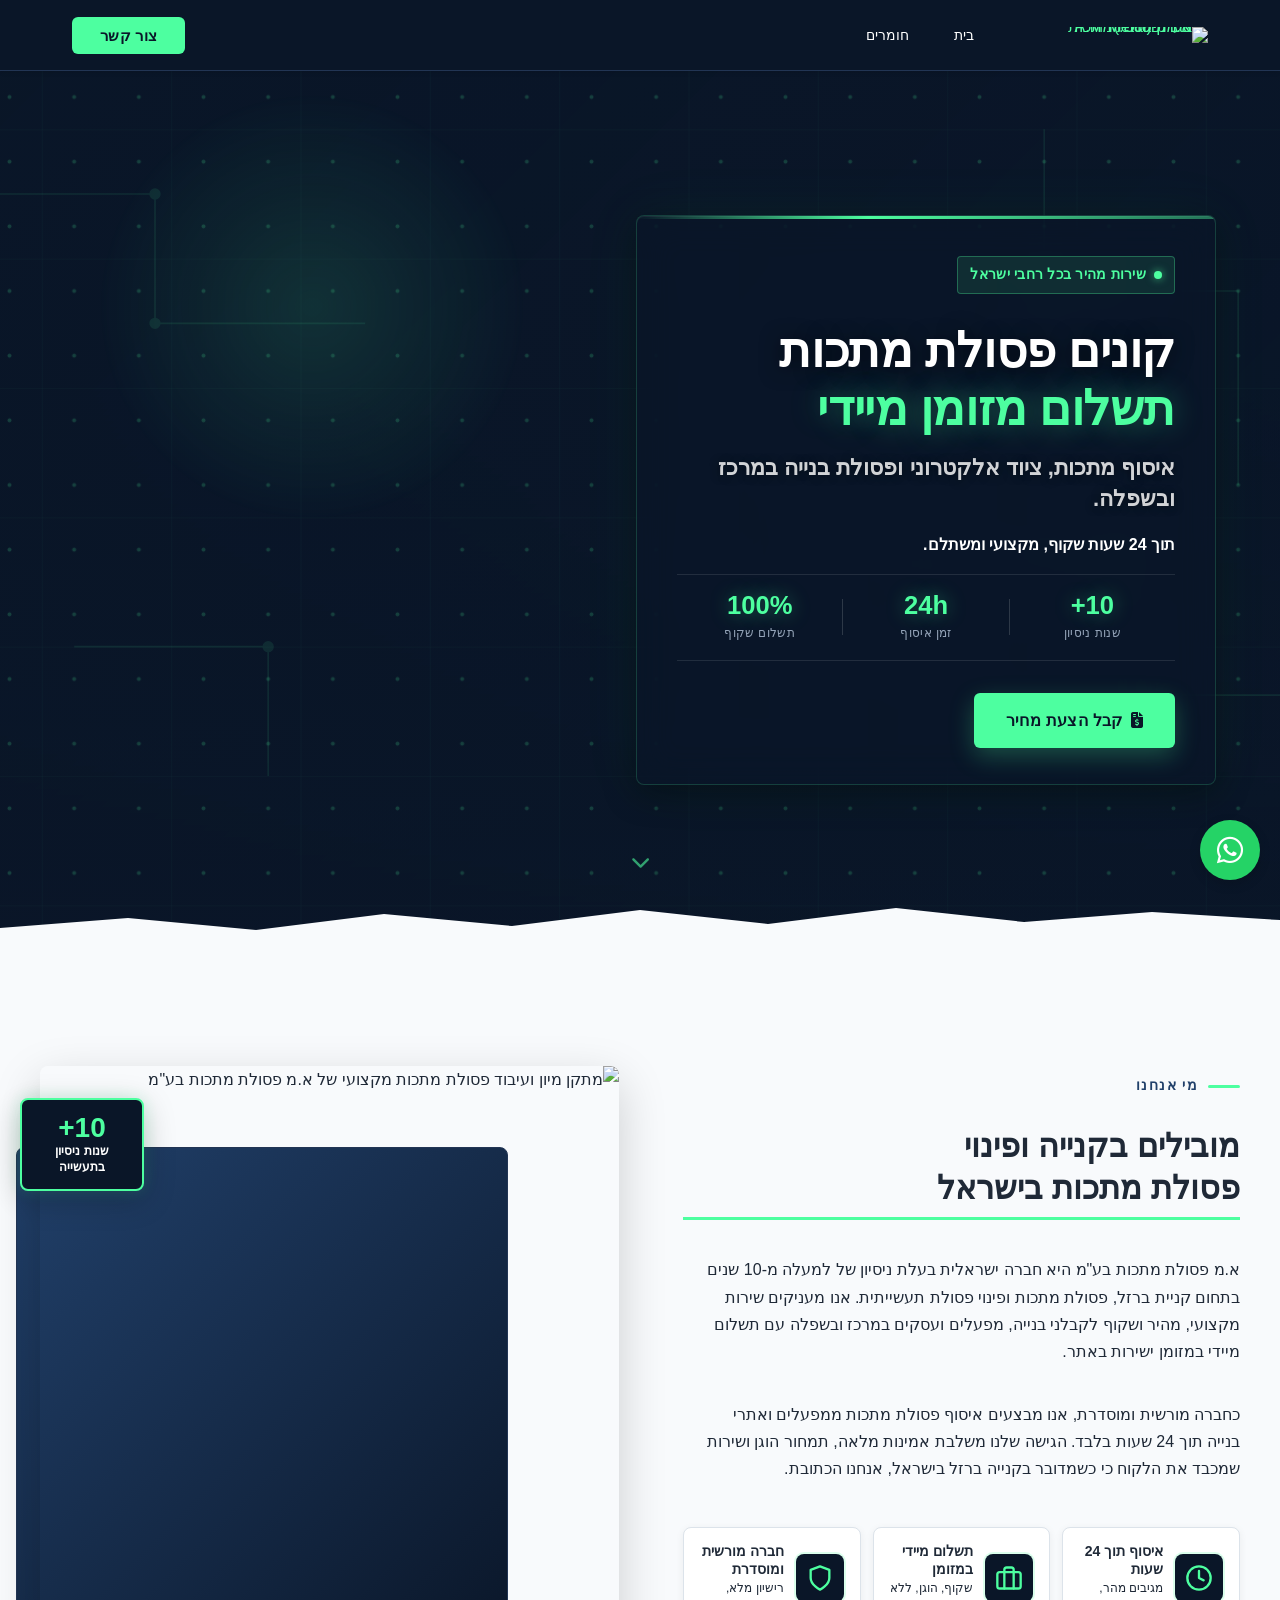
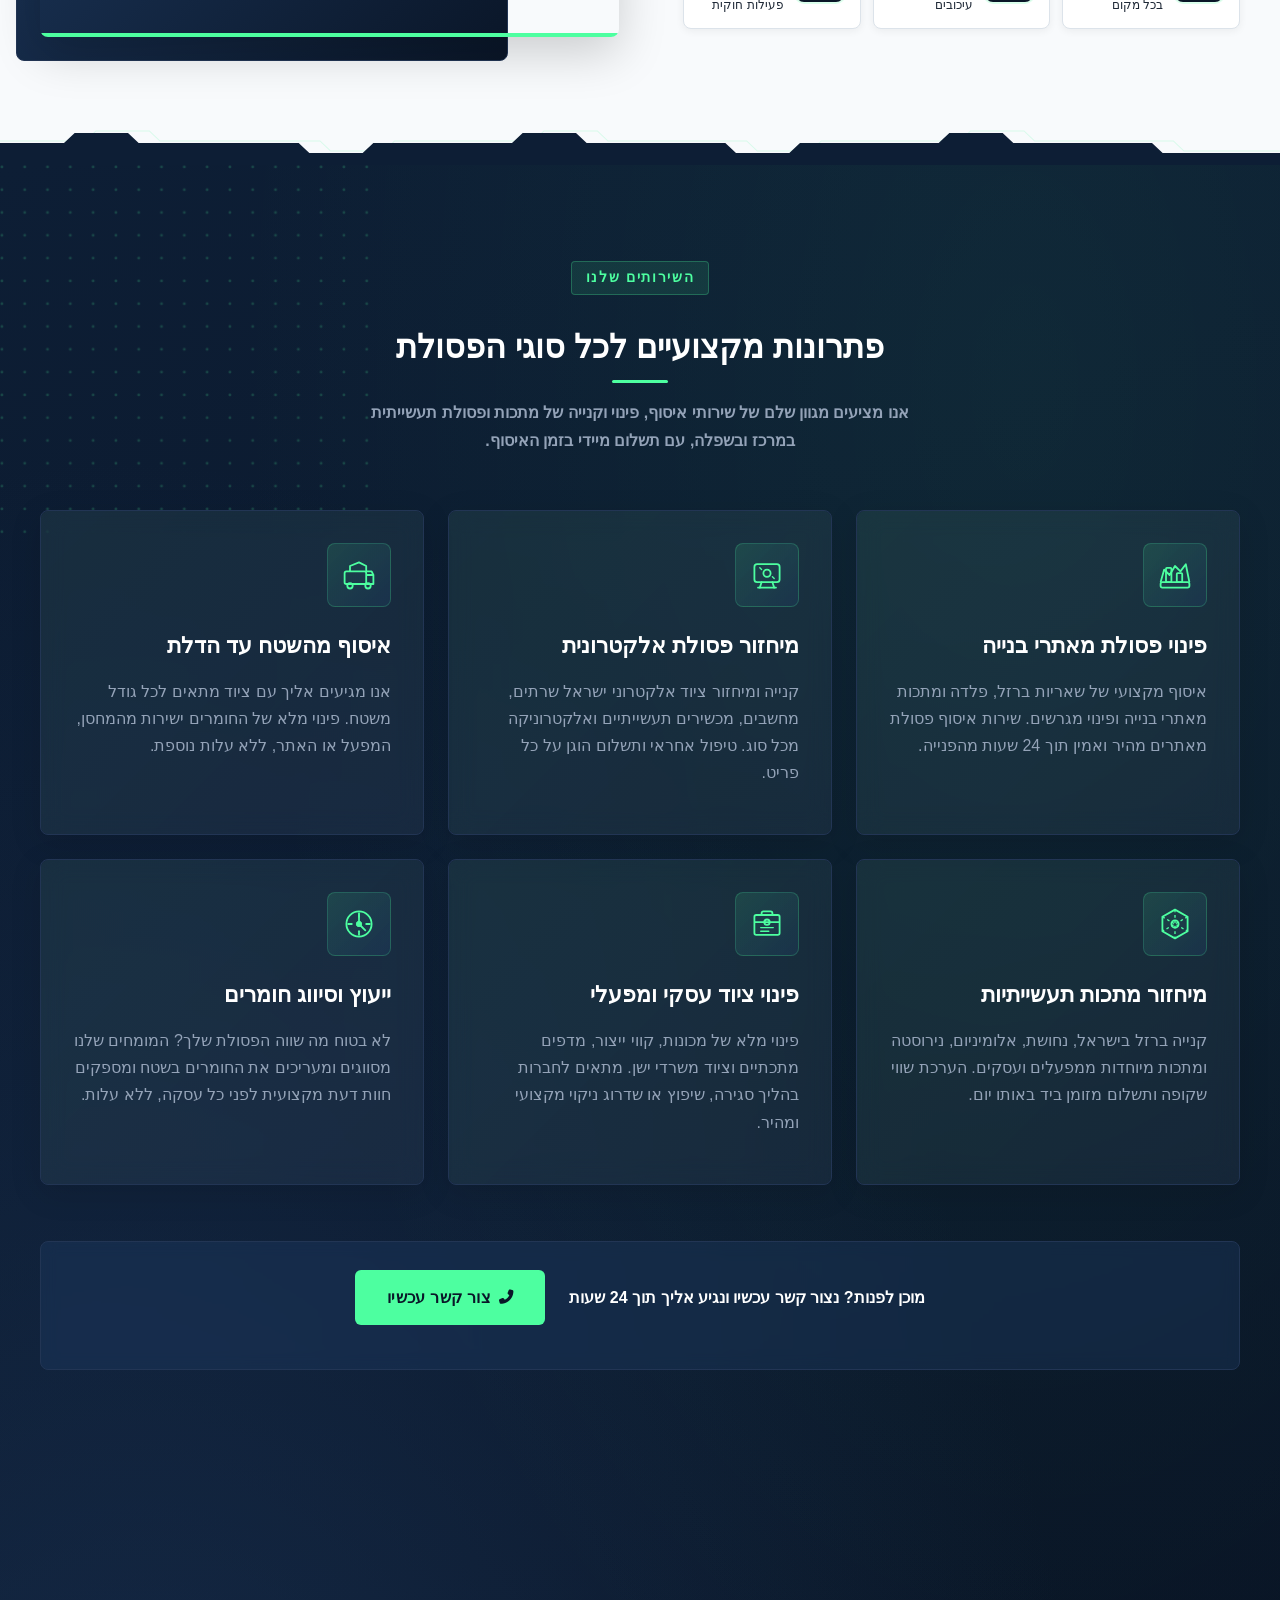
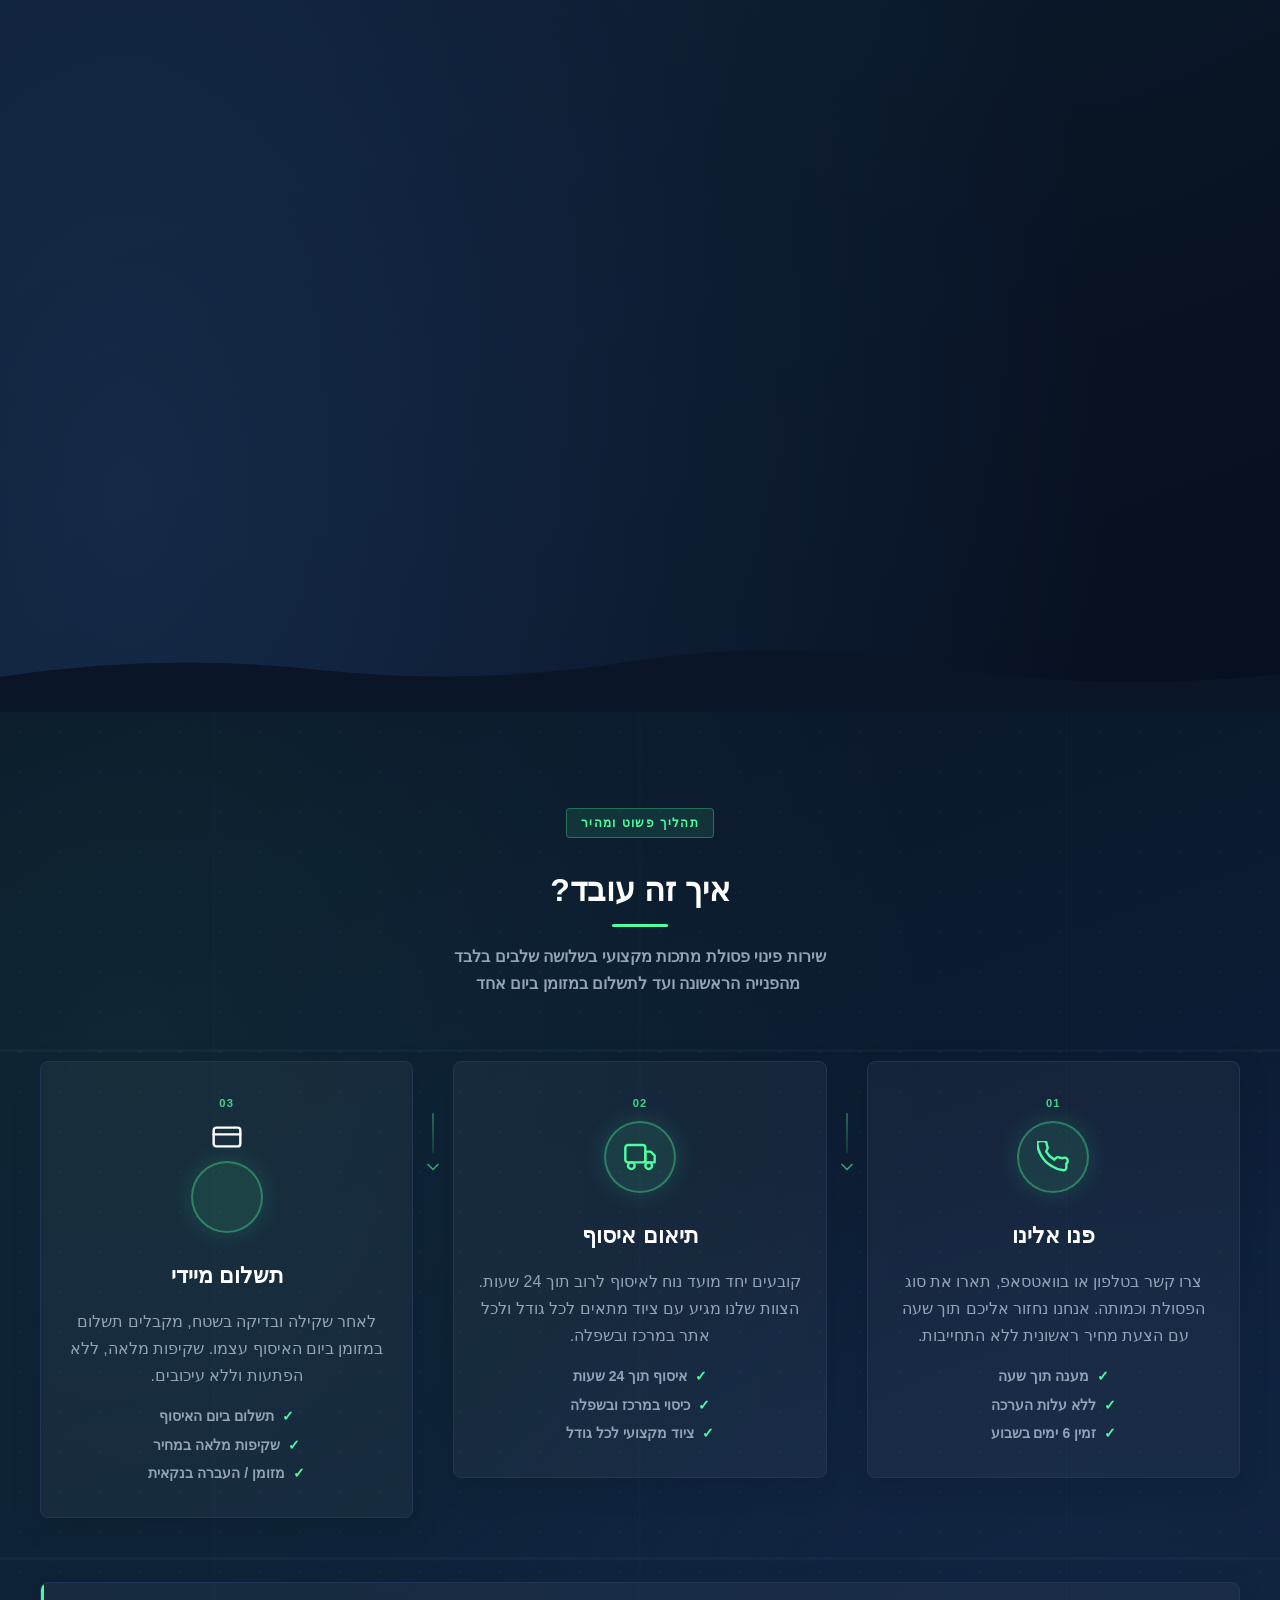
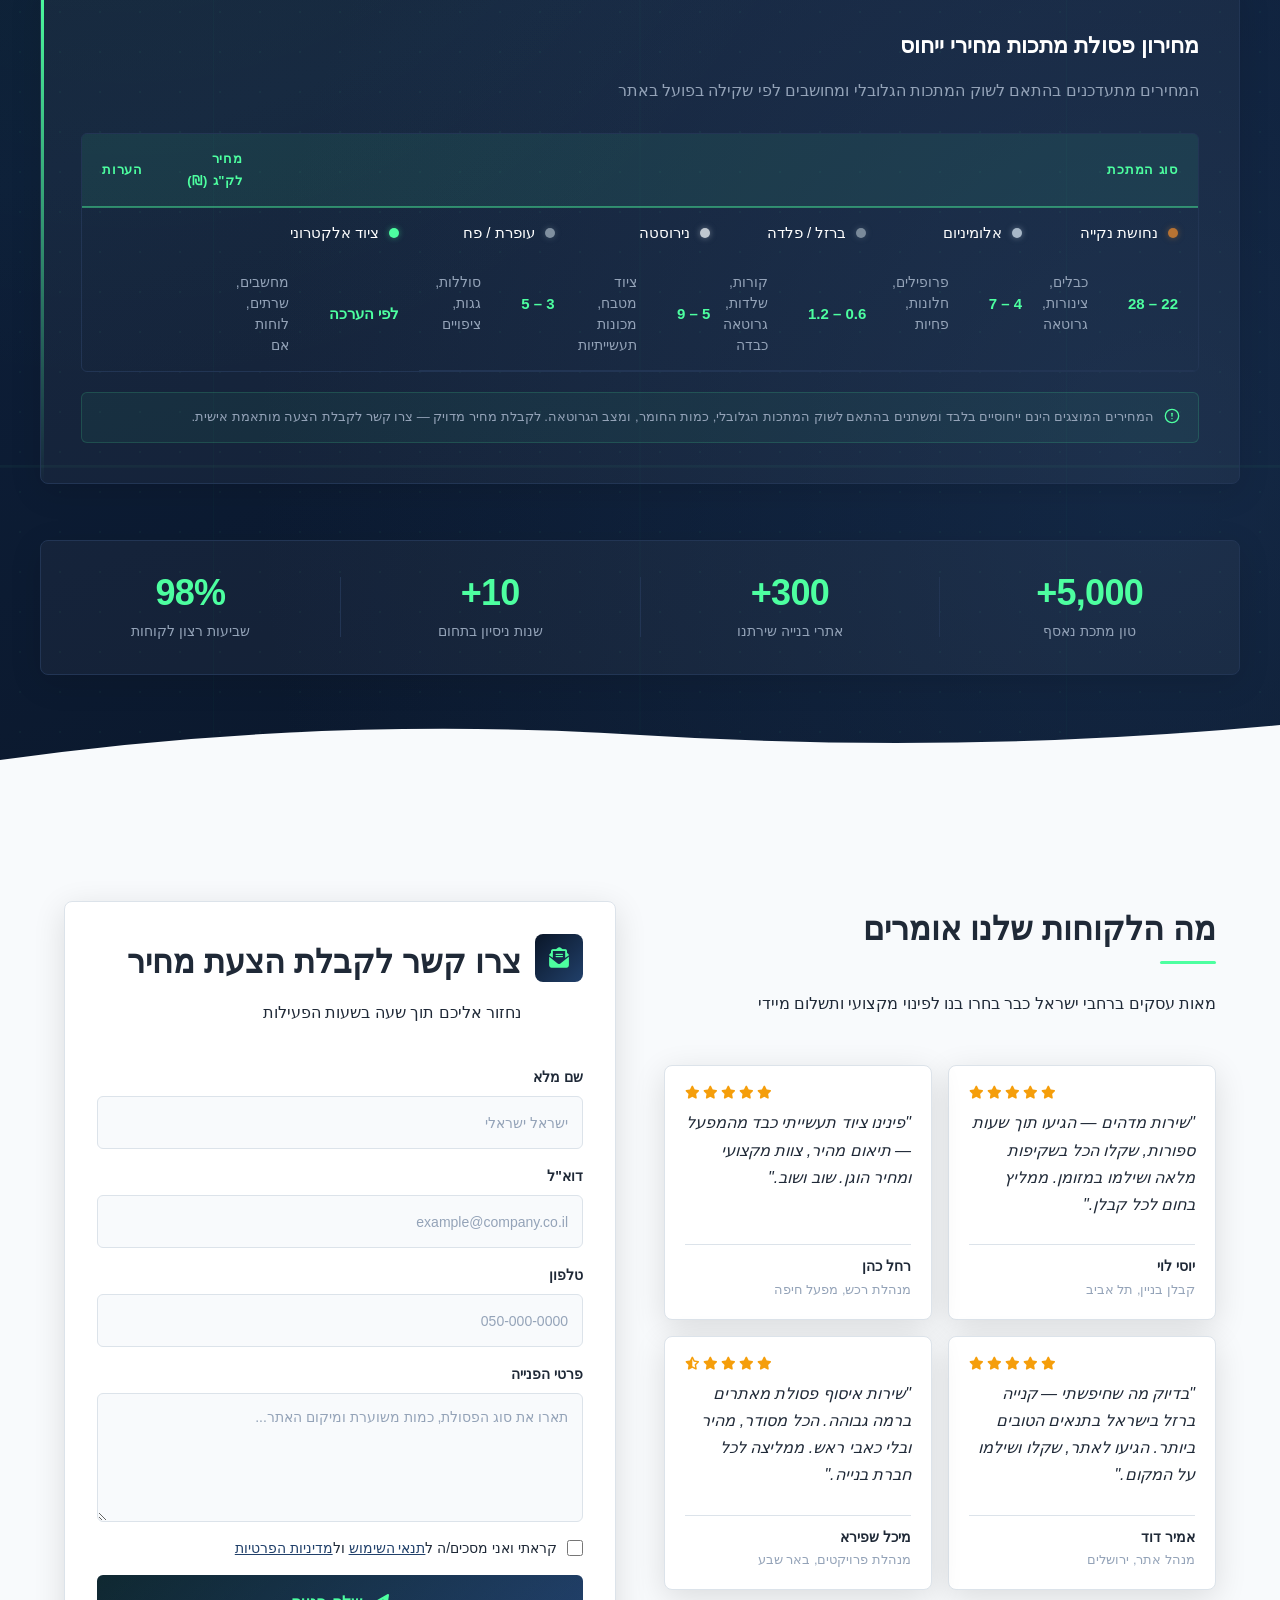
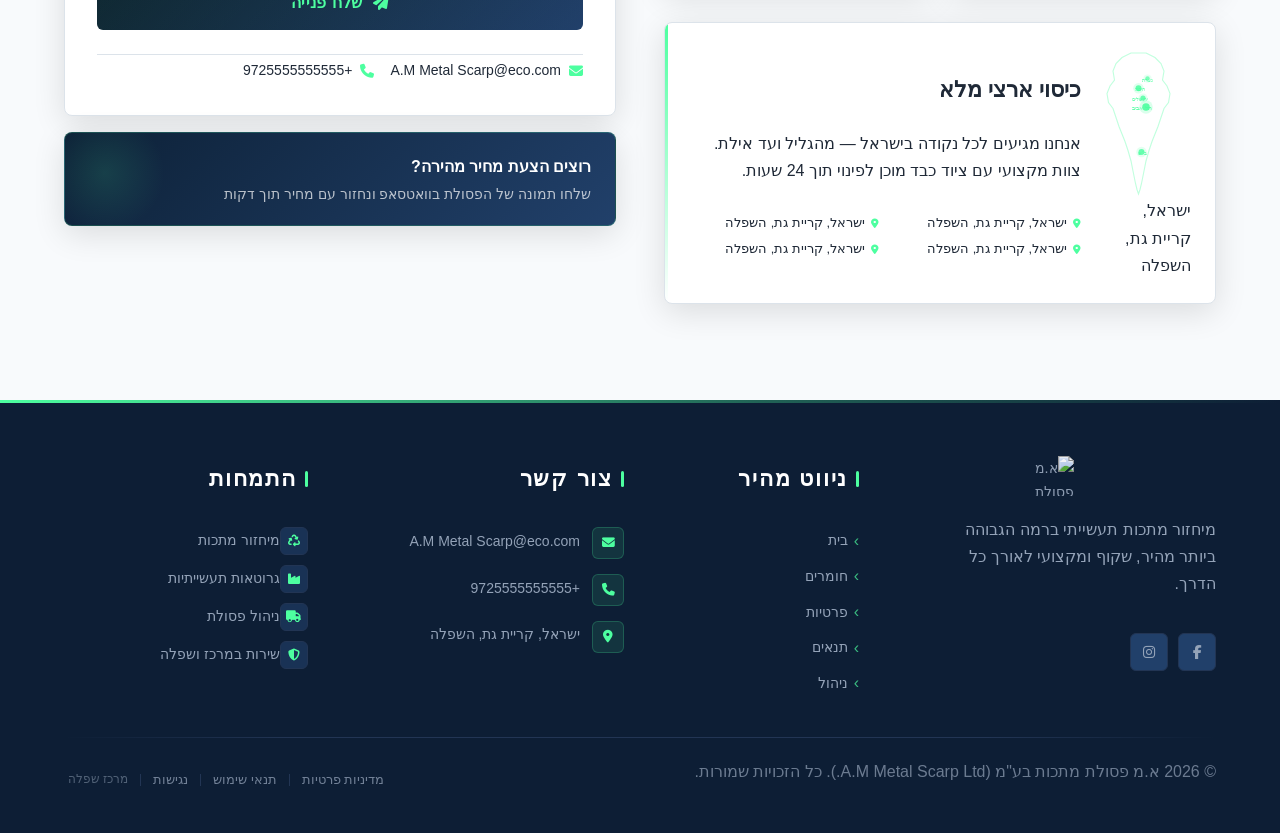
==== public/index.html @ f08a0637 "Incremental sync: 1 page(s) — resize_section_height, move_element" ====
<!doctype html><html dir="rtl" lang="he"><head><meta charset="UTF-8"><meta content="width=device-width,initial-scale=1" name="viewport"><meta content="index, follow" name="robots"><title>א.מ פסולת מתכות בע"מ | קניית ברזל ומיחזור מתכות – תשלום מזומן מיידי</title><meta content="חברה ישראלית לקניית ברזל, מיחזור מתכות ופינוי פסולת תעשייתית. שירות מהיר תוך 24 שעות, תשלום מזומן מיידי, כיסוי במרכז ובשפלה. 10+ שנות ניסיון." name="description"><meta content="ewaste recycling near me, e waste recycling near me, construction debris removal, קנייה ברזל בישראל, קניית מתכות בישראל" name="keywords"><link href="/assets/favicon.ico" rel="icon" type="image/x-icon"><link href="/assets/favicon-16x16.png" rel="icon" type="image/png" sizes="16x16"><link href="/assets/favicon-32x32.png" rel="icon" type="image/png" sizes="32x32"><link href="/assets/favicon-48x48.png" rel="icon" type="image/png" sizes="48x48"><link href="/assets/favicon-192x192.png" rel="icon" type="image/png" sizes="192x192"><link href="/assets/favicon-512x512.png" rel="icon" type="image/png" sizes="512x512"><link href="/assets/apple-touch-icon.png" rel="apple-touch-icon"><script>!function(){"use strict";var t="b44cf2e4-078c-4fa4-8cd1-63e44698572b",e="https://api.zappy5.com/api/analytics/track",a=18e5,n=2592e6,o=!0,i=!0,r=!0;var s=function(){var e="zappy_visitor_"+t,a=null;try{if(a=localStorage.getItem(e)){var o=JSON.parse(a),i=Date.now();if(i-o.created<n)return o.lastSeen=i,localStorage.setItem(e,JSON.stringify(o)),o.id}}catch(t){console.warn("Zappy Analytics: LocalStorage not available")}var r="zv_"+Date.now()+"_"+Math.random().toString(36).substr(2,9);try{localStorage.setItem(e,JSON.stringify({id:r,created:Date.now(),lastSeen:Date.now()}))}catch(t){}return r}(),c=function(){var e="zappy_session_"+t,n=null;try{if(n=sessionStorage.getItem(e)){var o=JSON.parse(n),i=Date.now();if(i-o.timestamp<a)return o.timestamp=i,sessionStorage.setItem(e,JSON.stringify(o)),o.id}}catch(t){console.warn("Zappy Analytics: SessionStorage not available")}var r="zs_"+Date.now()+"_"+Math.random().toString(36).substr(2,9);try{sessionStorage.setItem(e,JSON.stringify({id:r,timestamp:Date.now()}))}catch(t){}return r}();function l(a,n){n=n||{};var o={website_id:t,event_type:a,page_path:window.location.pathname,referrer:document.referrer||"direct",visitor_id:s,session_id:c,metadata:n};if(navigator.sendBeacon){var i=new Blob([JSON.stringify(o)],{type:"application/json"});navigator.sendBeacon(e,i)}else fetch(e,{method:"POST",headers:{"Content-Type":"application/json"},body:JSON.stringify(o),keepalive:!0}).catch(function(t){console.warn("Zappy Analytics: Failed to track event",t)})}o&&l("pageview",{title:document.title,url:window.location.href}),i&&document.addEventListener("click",function(t){var e=t.target;if("BUTTON"===e.tagName||e.closest("button")){var a="BUTTON"===e.tagName?e:e.closest("button");l("click",{element:"button",text:a.textContent.trim().substring(0,100),id:a.id||null,class:a.className||null})}else if("A"===e.tagName||e.closest("a")){var n="A"===e.tagName?e:e.closest("a");l("navigation",{element:"link",text:n.textContent.trim().substring(0,100),href:n.href,external:n.hostname!==window.location.hostname})}},!0),r&&document.addEventListener("submit",function(t){var e=t.target;l("form_submit",{form_id:e.id||null,form_name:e.name||null,form_action:e.action||null,form_method:e.method||"GET"})},!0);var d=Date.now();window.addEventListener("beforeunload",function(){l("page_unload",{time_on_page:Math.floor((Date.now()-d)/1e3),page_path:window.location.pathname})}),window.zappyAnalytics={track:l,getVisitorId:function(){return s},getSessionId:function(){return c}}}()</script><meta content="א.מ פסולת מתכות | קניית ברזל ומיחזור מתכות – תשלום מזומן מיידי" property="og:title"><meta content="קונים פסולת מתכות, ברזל, נחושת ואלומיניום – תשלום מזומן מיידי, איסוף תוך 24 שעות. 10+ שנות ניסיון, שירות מקצועי לקבלנים ומפעלים במרכז ובשפלה." property="og:description"><meta content="summary_large_image" name="twitter:card"><meta content="א.מ פסולת מתכות | קניית ברזל ומיחזור מתכות – תשלום מזומן מיידי" name="twitter:title"><meta content="קונים פסולת מתכות, ברזל, נחושת ואלומיניום – תשלום מזומן מיידי, איסוף תוך 24 שעות. 10+ שנות ניסיון, שירות מקצועי לקבלנים ומפעלים במרכז ובשפלה." name="twitter:description"><meta content="website" property="og:type"><meta content="he_IL" property="og:locale"><link href="https://cdnjs.cloudflare.com/ajax/libs/font-awesome/6.4.0/css/all.min.css" rel="stylesheet"><link href="/assets/favicon.ico" rel="icon" type="image/x-icon"><link href="/assets/favicon-16x16.png" rel="icon" type="image/png" sizes="16x16"><link href="/assets/favicon-32x32.png" rel="icon" type="image/png" sizes="32x32"><link href="/assets/favicon-48x48.png" rel="icon" type="image/png" sizes="48x48"><link href="/assets/favicon-192x192.png" rel="icon" type="image/png" sizes="192x192"><link href="/assets/favicon-512x512.png" rel="icon" type="image/png" sizes="512x512"><link href="/assets/apple-touch-icon.png" rel="apple-touch-icon"><link href="https://cdn.jsdelivr.net/npm/vanilla-cookieconsent@3/dist/cookieconsent.css" rel="stylesheet"><script src="https://cdn.jsdelivr.net/npm/vanilla-cookieconsent@3/dist/cookieconsent.umd.js"></script><script src="https://cdn.jsdelivr.net/gh/mickidum/acc_toolbar/acctoolbar/acctoolbar.min.js"></script><link href="/styles.css" rel="stylesheet"><style id="zappy-dropdown-submenu-styles">#navMenu li:has(.sub-menu),.nav-menu li:has(.sub-menu),.navbar li:has(.sub-menu),nav li:has(.sub-menu){position:relative}#navMenu .sub-menu,.nav-menu .sub-menu,.navbar .sub-menu,nav .sub-menu{display:block!important;position:absolute!important;top:100%;left:0;min-width:220px;background:#fff;border-radius:8px;box-shadow:0 8px 25px rgba(0,0,0,.15);padding:8px 0;opacity:0;visibility:hidden;transform:translateY(10px);transition:all .3s ease;z-index:1000;list-style:none;pointer-events:none}#navMenu li:hover>.sub-menu,.nav-menu li:hover>.sub-menu,.navbar li:hover>.sub-menu,nav li:hover>.sub-menu{opacity:1!important;visibility:visible!important;transform:translateY(0)!important;pointer-events:auto!important}.sub-menu li{list-style:none;margin:0;padding:0}.sub-menu a{display:block!important;padding:10px 16px!important;color:var(--text-dark,#333)!important;font-weight:500;text-decoration:none;white-space:nowrap;transition:background-color .2s}.sub-menu .zappy-nav-child>a{padding-left:28px!important;font-size:.9em!important;opacity:.85!important}[dir=rtl] .sub-menu .zappy-nav-child>a,html[lang=ar] .sub-menu .zappy-nav-child>a,html[lang=he] .sub-menu .zappy-nav-child>a{padding-left:10px!important;padding-right:28px!important}.sub-menu .zappy-nav-parent>a{font-weight:600!important}.sub-menu a:hover{background-color:#f5f5f5}[dir=rtl] .nav-menu .sub-menu,[dir=rtl] .navbar .sub-menu,[dir=rtl] nav .sub-menu,html[lang=ar] .nav-menu .sub-menu,html[lang=ar] .navbar .sub-menu,html[lang=ar] nav .sub-menu,html[lang=he] .nav-menu .sub-menu,html[lang=he] .navbar .sub-menu,html[lang=he] nav .sub-menu{left:auto!important;right:0!important}.sub-menu:empty,.sub-menu:not(:has(li)):not(:has(> a)),.sub-menu:not(:has(li:not(.zappy-hidden-menu-item))):not(:has(> a)){display:none!important;opacity:0!important;visibility:hidden!important;pointer-events:none!important}li:has(.menu-group-title):hover>.sub-menu{opacity:1!important;visibility:visible!important;transform:translateY(0)!important;pointer-events:auto!important}#navMenu>li>.menu-group-title,.nav-menu>li>.menu-group-title{display:inline-block;padding:.5rem 1rem;cursor:default;user-select:none}@media (max-width:768px){#navMenu .sub-menu,.nav-menu .sub-menu,.navbar .sub-menu,nav .sub-menu{position:static!important;transform:none!important;box-shadow:none!important;background:0 0!important;max-height:0;overflow:hidden;opacity:0;visibility:hidden;transition:max-height .3s ease,opacity .3s ease;padding:0!important;border-radius:0!important}#navMenu .sub-menu.mobile-expanded,.nav-menu .sub-menu.mobile-expanded,.navbar .sub-menu.mobile-expanded{max-height:none!important;overflow-y:visible!important;opacity:1!important;visibility:visible!important;padding:8px 0 8px 16px!important}[dir=rtl] .sub-menu.mobile-expanded,html[lang=he] .sub-menu.mobile-expanded{padding:8px 16px 8px 0!important}#navMenu li:hover>.sub-menu,.nav-menu li:hover>.sub-menu,.navbar li:hover>.sub-menu,nav li:hover>.sub-menu{opacity:0;visibility:hidden;pointer-events:none}#navMenu li>.sub-menu.mobile-expanded,.nav-menu li>.sub-menu.mobile-expanded,.navbar li>.sub-menu.mobile-expanded,nav li>.sub-menu.mobile-expanded{opacity:1!important;visibility:visible!important;pointer-events:auto!important}#navMenu li:has(.sub-menu),.nav-menu li:has(.sub-menu),.navbar li:has(.sub-menu),nav li:has(.sub-menu){display:flex!important;flex-wrap:wrap!important;align-items:center!important;position:relative!important;min-height:44px!important}#navMenu li:has(.sub-menu)>a,.nav-menu li:has(.sub-menu)>a,.navbar li:has(.sub-menu)>a,nav li:has(.sub-menu)>a{flex:1!important;min-width:0!important}#navMenu li:has(.sub-menu)>.menu-group-title,.nav-menu li:has(.sub-menu)>.menu-group-title,.navbar li:has(.sub-menu)>.menu-group-title,nav li:has(.sub-menu)>.menu-group-title{flex:1!important;min-width:0!important;padding:0!important;line-height:inherit!important}#navMenu li:has(.sub-menu)>.sub-menu,.nav-menu li:has(.sub-menu)>.sub-menu,.navbar li:has(.sub-menu)>.sub-menu,nav li:has(.sub-menu)>.sub-menu{flex-basis:100%!important;width:100%!important}#navMenu li:has(.sub-menu)>a [class*=arrow],#navMenu li:has(.sub-menu)>a [class*=chevron],.nav-menu li:has(.sub-menu)>a .fa-angle-down,.nav-menu li:has(.sub-menu)>a .fa-chevron-down,.nav-menu li:has(.sub-menu)>a [class*=arrow],.nav-menu li:has(.sub-menu)>a [class*=chevron],nav li:has(.sub-menu)>a [class*=arrow],nav li:has(.sub-menu)>a [class*=chevron]{display:none!important;visibility:hidden!important}.mobile-submenu-toggle{display:flex!important;align-items:center!important;justify-content:center!important;width:44px!important;height:auto!important;background:0 0!important;border:none!important;cursor:pointer!important;color:var(--text-dark)!important;position:static!important;flex-shrink:0!important;align-self:stretch!important;z-index:2!important;padding:0!important;margin:0!important}.mobile-submenu-toggle::after{content:''!important;width:0!important;height:0!important;border-left:6px solid transparent!important;border-right:6px solid transparent!important;border-top:7px solid currentColor!important;transition:transform .3s ease!important}.mobile-submenu-toggle.expanded::after{transform:rotate(180deg)!important}.sub-menu a{padding:10px 0!important;display:block!important;color:var(--text-dark)!important;white-space:normal!important}.sub-menu .zappy-nav-child>a{padding-left:28px!important;font-size:.9em!important;opacity:.85!important}[dir=rtl] .sub-menu .zappy-nav-child>a,html[lang=ar] .sub-menu .zappy-nav-child>a,html[lang=he] .sub-menu .zappy-nav-child>a{padding-left:0!important;padding-right:28px!important}.sub-menu .zappy-nav-parent>a{font-weight:600!important}#navMenu.active,.nav-menu.active{max-width:100vw!important;overflow-x:hidden!important;box-sizing:border-box!important}.navbar .sub-menu li a,.zappy-products-dropdown .sub-menu a,nav.navbar .sub-menu li a{color:var(--text-dark)!important}}@media (min-width:769px){.mobile-submenu-toggle{display:none!important}}</style><style id="zappy-widget-visibility">html[dir=rtl] .whatsapp-float{right:20px!important;left:auto!important}html:not([dir]) .whatsapp-float,html[dir=ltr] .whatsapp-float{left:20px!important;right:auto!important}html[dir=rtl] #mic-access-tool-general-button,html[dir=rtl] #mic-init-access-tool #mic-access-tool-general-button,html[dir=rtl] #mic-init-access-tool .mic-access-tool-general-button,html[dir=rtl] ._access-icon,html[dir=rtl] .mic-access-tool-general-button{left:20px!important;right:auto!important}html:not([dir]) #mic-access-tool-general-button,html:not([dir]) #mic-init-access-tool #mic-access-tool-general-button,html:not([dir]) #mic-init-access-tool .mic-access-tool-general-button,html:not([dir]) ._access-icon,html:not([dir]) .mic-access-tool-general-button,html[dir=ltr] #mic-access-tool-general-button,html[dir=ltr] #mic-init-access-tool #mic-access-tool-general-button,html[dir=ltr] #mic-init-access-tool .mic-access-tool-general-button,html[dir=ltr] ._access-icon,html[dir=ltr] .mic-access-tool-general-button{right:20px!important;left:auto!important}@media (max-width:768px){.whatsapp-float{display:flex!important}}@media (min-width:769px){.whatsapp-float{display:flex!important}}@media (max-width:768px){#mic-access-tool-general-button,#mic-init-access-tool #mic-access-tool-general-button,#mic-init-access-tool .mic-access-tool-general-button,._access-icon,.mic-access-tool-general-button{display:flex!important;visibility:visible!important;opacity:1!important;pointer-events:auto!important}#mic-access-tool-box,#mic-init-access-tool #mic-access-tool-box,._access-menu,.mic-access-tool-box,div[id*=mic-access-tool-box]{visibility:hidden;opacity:0;pointer-events:auto!important}}@media (min-width:769px){#mic-access-tool-general-button,#mic-init-access-tool #mic-access-tool-general-button,#mic-init-access-tool .mic-access-tool-general-button,._access-icon,.mic-access-tool-general-button{display:flex!important;visibility:visible!important;opacity:1!important;pointer-events:auto!important}#mic-access-tool-box,#mic-init-access-tool #mic-access-tool-box,._access-menu,.mic-access-tool-box,div[id*=mic-access-tool-box]{visibility:hidden;opacity:0;pointer-events:auto!important}}</style></head><body><style>#zappy-page-loader{position:fixed;inset:0;z-index:99999;background:#0a1628;display:flex;flex-direction:column;align-items:center;justify-content:center;gap:0;pointer-events:all;overflow:hidden;transition:opacity .55s cubic-bezier(.4,0,1,1),transform .55s cubic-bezier(.4,0,1,1)}#zappy-page-loader.zl-exit{opacity:0;transform:scale(1.04);pointer-events:none}#zappy-page-loader.zl-done{display:none!important}#zappy-loader-bg-dots{position:absolute;inset:0;background-image:radial-gradient(circle,rgba(77,255,160,.12) 1px,transparent 1px);background-size:40px 40px;animation:zl-dots-pulse 3s ease-in-out infinite;pointer-events:none}#zappy-loader-glow{position:absolute;width:600px;height:600px;border-radius:50%;background:radial-gradient(circle,rgba(77,255,160,.09) 0,transparent 70%);animation:zl-glow-pulse 2.5s ease-in-out infinite;pointer-events:none}#zappy-loader-logo-wrap{position:relative;z-index:2;display:flex;flex-direction:column;align-items:center;gap:28px;animation:zl-entrance .7s cubic-bezier(.34,1.56,.64,1) both}#zappy-loader-logo{width:180px;max-width:70vw;height:auto;animation:zl-logo-glow 2s ease-in-out infinite}#zappy-loader-spinner{position:relative;width:54px;height:54px}#zappy-loader-spinner::after,#zappy-loader-spinner::before{content:'';position:absolute;border-radius:50%;border:2px solid transparent}#zappy-loader-spinner::before{inset:0;border-top-color:#4dffa0;border-right-color:rgba(77,255,160,.3);animation:zl-spin 1.1s linear infinite}#zappy-loader-spinner::after{inset:8px;border-bottom-color:rgba(77,255,160,.5);animation:zl-spin .7s linear infinite reverse}#zappy-loader-bar-wrap{width:200px;height:3px;background:rgba(77,255,160,.15);border-radius:999px;overflow:hidden}#zappy-loader-bar{height:100%;width:0%;background:linear-gradient(90deg,#4dffa0,#21ffaa,#4dffa0);background-size:200% 100%;border-radius:999px;animation:zl-bar-fill 1.8s cubic-bezier(.4,0,.2,1) forwards,zl-bar-shimmer 1.2s linear infinite}#zappy-loader-text{font-size:11px;letter-spacing:.18em;color:rgba(77,255,160,.6);text-transform:uppercase;font-family:inherit;animation:zl-text-blink 1.5s ease-in-out infinite;margin-top:4px}#zappy-loader-line-bottom,#zappy-loader-line-top{position:absolute;left:0;right:0;height:2px;background:linear-gradient(90deg,transparent,rgba(77,255,160,.35),transparent);pointer-events:none}#zappy-loader-line-top{top:0;animation:zl-line-slide 2.2s linear infinite}#zappy-loader-line-bottom{bottom:0;animation:zl-line-slide 2.2s linear infinite reverse}@keyframes zl-dots-pulse{0%,100%{opacity:.5}50%{opacity:1}}@keyframes zl-glow-pulse{0%,100%{transform:scale(.8);opacity:.6}50%{transform:scale(1.3);opacity:1}}@keyframes zl-entrance{from{opacity:0;transform:translateY(28px) scale(.85)}to{opacity:1;transform:translateY(0) scale(1)}}@keyframes zl-logo-glow{0%,100%{filter:drop-shadow(0 0 18px rgba(77,255,160,.45)) drop-shadow(0 0 6px rgba(77,255,160,.25));transform:scale(1)}50%{filter:drop-shadow(0 0 38px rgba(77,255,160,.75)) drop-shadow(0 0 14px rgba(77,255,160,.5));transform:scale(1.05)}}@keyframes zl-spin{to{transform:rotate(360deg)}}@keyframes zl-bar-fill{0%{width:0%}60%{width:75%}100%{width:100%}}@keyframes zl-bar-shimmer{0%{background-position:200% center}100%{background-position:-200% center}}@keyframes zl-text-blink{0%,100%{opacity:.5}50%{opacity:1}}@keyframes zl-line-slide{0%{transform:scaleX(0) translateX(-100%)}50%{transform:scaleX(1) translateX(0)}100%{transform:scaleX(0) translateX(100%)}}</style><div id="zappy-page-loader" aria-label="טוען..." role="status"><div id="zappy-loader-bg-dots"></div><div id="zappy-loader-glow"></div><div id="zappy-loader-line-top"></div><div id="zappy-loader-line-bottom"></div><div id="zappy-loader-logo-wrap"><div id="zappy-loader-spinner"></div><div id="zappy-loader-bar-wrap"><div id="zappy-loader-bar"></div></div><div id="zappy-loader-text">טוען...</div></div></div><script>!function(){var e=document.getElementById("zappy-page-loader");function t(){e.classList.add("zl-exit"),setTimeout(function(){e.classList.add("zl-done")},600)}e&&("complete"===document.readyState?setTimeout(t,400):(window.addEventListener("load",function(){setTimeout(t,350)}),setTimeout(t,3500)))}()</script><nav class="navbar" dir="rtl"><button class="mobile-toggle" aria-label="Menu" id="mobileToggle"><svg viewBox="0 0 24 24" height="24" width="24" fill="none" class="hamburger-icon"><path d="M3 12h18M3 6h18M3 18h18" stroke="currentColor" stroke-width="2" stroke-linecap="round"></path></svg> <svg viewBox="0 0 24 24" height="24" width="24" fill="none" class="close-icon" style="display:none"><path d="M18 6L6 18M6 6l12 12" stroke="currentColor" stroke-width="2" stroke-linecap="round"></path></svg></button> <button class="phone-header-btn" aria-label="Call" data-phone="+9725555555555"><svg viewBox="0 0 24 24" height="20" width="20" fill="currentColor"><path d="M22 16.92v3a2 2 0 0 1-2.18 2 19.79 19.79 0 0 1-8.63-3.07 19.5 19.5 0 0 1-6-6 19.79 19.79 0 0 1-3.07-8.67A2 2 0 0 1 4.11 2h3a2 2 0 0 1 2 1.72 12.84 12.84 0 0 0 .7 2.81 2 2 0 0 1-.45 2.11L8.09 9.91a16 16 0 0 0 6 6l1.27-1.27a2 2 0 0 1 2.11-.45 12.84 12.84 0 0 0 2.81.7A2 2 0 0 1 22 16.92z"></path></svg></button><div class="nav-container"><div class="nav-right-group"><div class="nav-brand"><a href="/" class="logo-link"><img alt="א.מ פסולת מתכות בע&quot;מ (A.M Metal Scarp Ltd.)" src="/assets/a-m-metal-scarp-ltd-metal-recycling-waste-management-industrial-scrap-logo-1778063406771-ltamnn.webp?v=1778063407071-bg3sl8" class="logo"></a></div><ul class="nav-menu" id="navMenu"><li><a href="/">בית</a></li><li><a href="/materials">חומרים</a></li><li class="zappy-hidden-menu-item" style="display:none !important"><a href="/admin">ניהול</a></li></ul></div><div class="nav-cta-container"><a href="/#contact" class="nav-cta-btn">צור קשר</a></div></div></nav><script>window.addEventListener("load",function(){const e=document.querySelector(".navbar, nav, header");if(!e)return void console.log("[Navbar] Navbar element not found");let t=document.getElementById("mobileToggle")||document.querySelector(".mobile-toggle")||document.querySelector(".hamburger")||document.querySelector(".hamburger-menu")||document.querySelector(".menu-toggle")||document.querySelector(".burger-menu")||document.querySelector('[aria-label="Menu"]')||document.querySelector('[aria-label="תפריט"]');const o=document.querySelector(".phone-header-btn"),n=window.getComputedStyle(e);let r=n.backgroundColor;if(console.log("[Navbar] Initial navbar background:",r),"transparent"===r||"rgba(0, 0, 0, 0)"===r||r.startsWith("rgba")&&r.includes(", 0)")){const e=n.backgroundImage;if(e&&"none"!==e)console.log("[Navbar] Navbar has background image/gradient, using dark text"),r="rgb(240, 240, 240)";else{const e=window.getComputedStyle(document.body).backgroundColor;console.log("[Navbar] Navbar transparent, using body background:",e),r=e}}const a=r.match(/\d+/g);if(a&&a.length>=3){const e=(.299*parseInt(a[0])+.587*parseInt(a[1])+.114*parseInt(a[2]))/255;console.log("[Navbar] Mobile button colors preserved from Claude CSS (luminance:",e.toFixed(2)+")");const n=document.createElement("style");n.id="zappy-mobile-nav-fix";document.documentElement.lang;document.documentElement.dir,n.textContent='\n        /* Hide mobile buttons on desktop, show only on mobile */\n        @media (min-width: 769px) {\n          .mobile-toggle,\n          .phone-header-btn {\n            display: none !important;\n          }\n        }\n        \n        /* Show and position mobile buttons correctly on mobile */\n        @media (max-width: 768px) {\n          .mobile-toggle,\n          .phone-header-btn {\n            position: absolute !important;\n            top: 50% !important;\n            transform: translateY(-50%) !important;\n            z-index: 1001 !important;\n            display: flex !important;\n            align-items: center !important;\n            justify-content: center !important;\n            width: 36px !important;\n            height: 36px !important;\n            border-radius: 50% !important;\n            border: none !important;\n            cursor: pointer !important;\n            padding: 6px !important;\n            background: none !important;\n            color: var(--nav-text, var(--text-dark)) !important;\n          }\n          \n          /* LTR positioning (default): hamburger LEFT, phone RIGHT */\n          html:not([dir="rtl"]):not([lang="he"]):not([lang="ar"]) .mobile-toggle,\n          html[dir="ltr"] .mobile-toggle {\n            left: 12px !important;\n            right: auto !important;\n          }\n          html:not([dir="rtl"]):not([lang="he"]):not([lang="ar"]) .phone-header-btn,\n          html[dir="ltr"] .phone-header-btn {\n            right: 12px !important;\n            left: auto !important;\n          }\n          \n          /* RTL positioning: hamburger RIGHT, phone LEFT */\n          html[dir="rtl"] .mobile-toggle,\n          html[lang="he"] .mobile-toggle,\n          html[lang="ar"] .mobile-toggle {\n            right: 12px !important;\n            left: auto !important;\n          }\n          html[dir="rtl"] .phone-header-btn,\n          html[lang="he"] .phone-header-btn,\n          html[lang="ar"] .phone-header-btn {\n            left: 12px !important;\n            right: auto !important;\n          }\n          \n          /* CRITICAL: Ensure nav-container has min-height on mobile */\n          /* All children are positioned absolutely/fixed on mobile, so height:auto collapses to 0 */\n          .nav-container {\n            min-height: 70px !important;\n            position: relative !important;\n          }\n          \n          /* Ensure SVG icons are properly sized and inherit color */\n          .mobile-toggle svg,\n          .phone-header-btn svg {\n            width: 24px !important;\n            height: 24px !important;\n            /* Don\'t force display - let JavaScript control hamburger/close toggle */\n          }\n          \n          /* Reset nav-cta-container on mobile - remove desktop box-shadow/padding */\n          /* that creates a visible ghost box when CTA button is hidden */\n          .nav-cta-container {\n            box-shadow: none !important;\n            padding: 0 !important;\n          }\n          \n          /* Hide nav-cta-container entirely on mobile when there\'s no lang-switcher */\n          /* (only the CTA button is inside, and it\'s hidden on mobile) */\n          .nav-cta-container:not(:has(.lang-switcher)) {\n            display: none !important;\n          }\n          \n          /* CRITICAL: Prevent hero image fade gradient from bleeding over headline text */\n          /* The .image-fade-gradient has bottom: -30px (extends below parent) */\n          /* On mobile stacked layout, this overlaps the h1 text below the image */\n          .hero-image-column {\n            overflow: hidden !important;\n          }\n          .image-fade-gradient {\n            bottom: 0 !important;\n          }\n          \n          /* Hide desktop language switcher on mobile - hamburger menu handles it */\n          /* High specificity to override stored CSS */\n          .lang-switcher,\n          .nav-cta-container .lang-switcher,\n          .nav-container .lang-switcher,\n          .navbar .lang-switcher,\n          .navbar .nav-cta-container .lang-switcher {\n            display: none !important;\n          }\n        }\n      ';const r=document.getElementById("zappy-mobile-nav-fix");r&&r.remove(),document.head.appendChild(n),console.log("[Navbar] Critical CSS injected for mobile nav positioning");const i=window.innerWidth<=768;if(t){const e=t.querySelector(".hamburger-icon"),o=t.querySelector(".close-icon");e&&(e.style.setProperty("width","24px","important"),e.style.setProperty("height","24px","important"),e.style.setProperty("display","block","important")),o&&(o.style.setProperty("width","24px","important"),o.style.setProperty("height","24px","important"),o.style.setProperty("display","none","important")),i?(t.style.setProperty("position","absolute","important"),t.style.setProperty("top","50%","important"),t.style.setProperty("transform","translateY(-50%)","important"),t.style.setProperty("z-index","1001","important"),t.style.removeProperty("left"),t.style.removeProperty("right"),console.log("[Navbar] Mobile toggle positioning applied (mobile viewport)")):(t.style.removeProperty("position"),t.style.removeProperty("top"),t.style.removeProperty("transform"),t.style.removeProperty("z-index"),t.style.removeProperty("left"),t.style.removeProperty("right"),console.log("[Navbar] Desktop viewport - cleared mobile toggle inline positioning"))}if(o){const e=o.querySelector("svg");e&&(e.style.width="24px",e.style.height="24px",e.setAttribute("width","24"),e.setAttribute("height","24")),i?(o.style.setProperty("position","absolute","important"),o.style.setProperty("top","50%","important"),o.style.setProperty("transform","translateY(-50%)","important"),o.style.setProperty("z-index","1001","important"),o.style.removeProperty("left"),o.style.removeProperty("right"),console.log("[Navbar] Phone button positioning applied (mobile viewport)")):(o.style.removeProperty("position"),o.style.removeProperty("top"),o.style.removeProperty("transform"),o.style.removeProperty("z-index"),o.style.removeProperty("left"),o.style.removeProperty("right"),console.log("[Navbar] Desktop viewport - cleared phone button inline positioning"))}}else console.log("[Navbar] Could not parse background color:",r);t=document.getElementById("mobileToggle")||document.querySelector(".mobile-toggle")||document.querySelector(".hamburger")||document.querySelector(".hamburger-menu")||document.querySelector(".menu-toggle")||document.querySelector(".burger-menu")||document.querySelector('[aria-label="Menu"]')||document.querySelector('[aria-label="תפריט"]');const i=document.getElementById("navMenu")||document.querySelector(".nav-menu")||document.querySelector(".nav-links")||document.querySelector("nav ul:not(.submenu)");if(!t||!i)return void console.log("[Navbar] Mobile toggle or menu not found:",{toggle:!!t,menu:!!i});i.id||(i.id="navMenu"),console.log("[Navbar] Initializing mobile menu...");const l=t.cloneNode(!0);t.parentNode.replaceChild(l,t),l.addEventListener("click",function(e){e.preventDefault(),e.stopPropagation();const t=this.querySelector(".hamburger-icon"),o=this.querySelector(".close-icon");i.classList.contains("active")?(i.classList.remove("active"),t&&t.style.setProperty("display","block","important"),o&&o.style.setProperty("display","none","important"),document.body.style.overflow="",console.log("[Navbar] Menu closed")):(i.classList.add("active"),t&&t.style.setProperty("display","none","important"),o&&o.style.setProperty("display","block","important"),document.body.style.overflow="hidden",console.log("[Navbar] Menu opened"))}),i.querySelectorAll("a").forEach(function(e){e.addEventListener("click",function(){if("#"===this.getAttribute("href"))return;const e=l.querySelector(".hamburger-icon"),t=l.querySelector(".close-icon");i.classList.remove("active"),e&&e.style.setProperty("display","block","important"),t&&t.style.setProperty("display","none","important"),document.body.style.overflow="",console.log("[Navbar] Menu closed (link clicked)")})});var s=i.querySelectorAll(".dropdown-toggle");s.forEach(function(e){e.addEventListener("click",function(e){e.preventDefault(),e.stopPropagation();var t=this.closest(".nav-dropdown");t&&(t.parentNode.querySelectorAll(".nav-dropdown.open").forEach(function(e){e!==t&&e.classList.remove("open")}),t.classList.toggle("open"),console.log("[Navbar] Dropdown toggled:",t.classList.contains("open")?"open":"closed"))})}),document.addEventListener("click",function(e){e.target.closest(".nav-dropdown")||document.querySelectorAll(".nav-dropdown.open").forEach(function(e){e.classList.remove("open")})}),console.log("[Navbar] Dropdown handlers initialized for "+s.length+" dropdowns"),o&&o.addEventListener("click",function(){const e=document.querySelectorAll('a[href^="tel:"]'),t=e.length>0?e[0].getAttribute("href").replace("tel:",""):"+9725555555555";window.location.href="tel:"+t,console.log("[Navbar] Phone button clicked")}),console.log("[Navbar] Mobile menu initialized successfully")})</script><main><section class="index-hero-section" data-layout-spec="בית-hero" dir="rtl" id="index-hero-section" data-hero-type="fullscreen-scrim"><div class="index-hero-bg-wrapper" aria-hidden="true"><img alt="מתחם מיחזור מתכות תעשייתי של א.מ פסולת מתכות" src="/assets/site-index-hero-image-1.webp" class="index-hero-bg-img" data-element-id="img-1778060927804-trajwqxje" data-element-type="image" data-context="Dramatic cinematic industrial scrap metal yard at dusk, massive piles of crushed metallic scrap, steel beams, copper wire bundles, and electronic waste under a deep navy sky with subtle green atmospheric glow on the horizon. Heavy industrial machinery in background. Dark, authoritative, premium tech-industrial mood. Wide angle, high contrast, photorealistic." data-hero-background="true" data-hero-bg="true" data-placeholder="index-hero-image-1" height="700" width="1200"></div><div class="index-hero-scrim" aria-hidden="true"></div><svg viewBox="0 0 900 600" aria-hidden="true" xmlns="http://www.w3.org/2000/svg" data-no-icon-edit="true" preserveAspectRatio="xMidYMid slice" class="index-hero-circuit-pattern"><defs><pattern height="40" id="heroDotsPattern" patternUnits="userSpaceOnUse" width="40" x="0" y="0"><circle cx="20" cy="20" r="1.2" fill="#4DFFA0" opacity="0.18"></circle></pattern><pattern height="80" id="heroGridPattern" patternUnits="userSpaceOnUse" width="80" x="0" y="0"><path d="M80 0 L0 0 0 80" stroke="#4DFFA0" stroke-width="0.4" fill="none" opacity="0.07"></path></pattern></defs><rect height="600" width="900" fill="url(#heroDotsPattern)"></rect><rect height="600" width="900" fill="url(#heroGridPattern)"></rect><g fill="none" opacity="0.09" stroke="#4DFFA0" stroke-width="1"><polyline points="50,120 150,120 150,200 280,200"></polyline><circle cx="150" cy="120" r="3" fill="#4DFFA0"></circle><circle cx="150" cy="200" r="3" fill="#4DFFA0"></circle><polyline points="700,80 700,180 820,180 820,300"></polyline><circle cx="700" cy="180" r="3" fill="#4DFFA0"></circle><polyline points="100,400 220,400 220,480"></polyline><circle cx="220" cy="400" r="3" fill="#4DFFA0"></circle><polyline points="600,350 750,350 750,430 880,430"></polyline><circle cx="750" cy="350" r="3" fill="#4DFFA0"></circle></g></svg><div class="index-hero-glow-orb" aria-hidden="true"></div><div class="index-hero-container"><div class="index-hero-glass-card"><div class="index-hero-accent-bar" aria-hidden="true"></div><div class="index-hero-badge"><span class="index-hero-badge-dot" aria-hidden="true"></span> <span>שירות מהיר בכל רחבי ישראל</span></div><h1 class="index-hero-h1">קונים פסולת מתכות<br><span class="index-hero-h1-accent">תשלום מזומן מיידי</span></h1><h3 class="index-hero-subtitle index-hero-subtitle-text" data-zappy-text-width="full" style="text-align:right;max-width:none;margin-left:auto;margin-right:auto">איסוף מתכות, ציוד אלקטרוני ופסולת בנייה במרכז ובשפלה.</h3><p><b>תוך 24 שעות שקוף, מקצועי ומשתלם.</b></p><div class="index-hero-metrics" aria-label="נתוני אמון"><div class="index-hero-metric"><span class="index-hero-metric-num">10+</span> <span class="index-hero-metric-label">שנות ניסיון</span></div><div class="index-hero-metric-divider" aria-hidden="true"></div><div class="index-hero-metric"><span class="index-hero-metric-num">24h</span> <span class="index-hero-metric-label">זמן איסוף</span></div><div class="index-hero-metric-divider" aria-hidden="true"></div><div class="index-hero-metric"><span class="index-hero-metric-num">100%</span> <span class="index-hero-metric-label">תשלום שקוף</span></div></div><div class="index-hero-ctas"><a href="#contact" class="index-hero-btn-primary" data-element-id="btn-1778060927797-f4boh9q5k" data-element-type="button" data-native-element="true"><i class="fas fa-file-invoice-dollar" aria-hidden="true"></i> קבל הצעת מחיר </a><a href="#" class="index-hero-btn-whatsapp" data-element-id="btn-1778060927797-glvqhkz8k" data-element-type="button" data-native-element="true" rel="noopener noreferrer" style="display:none !important" target="_blank"><i class="fab fa-whatsapp" aria-hidden="true"></i> וואטסאפ עכשיו</a></div></div></div><div class="index-hero-scroll-indicator" aria-hidden="true"><div class="index-hero-chevron"><i class="fas fa-chevron-down" data-element-id="icon-1778060927801-kpwgjlyrb" data-element-type="icon" data-icon-type="fontawesome"></i></div></div><div class="index-hero-divider-wrapper" aria-hidden="true"><svg viewBox="0 0 1200 70" aria-hidden="true" xmlns="http://www.w3.org/2000/svg" data-no-icon-edit="true" preserveAspectRatio="none"><path d="M0,70 L0,28 L120,18 L240,30 L360,14 L480,26 L600,10 L720,24 L840,8 L960,22 L1080,12 L1200,20 L1200,70 Z" fill="var(--bg-light)"></path></svg></div><div style="position:absolute !important;overflow:hidden !important;width:100% !important;max-width:none !important;margin-left:0px !important;margin-right:0px !important;height:100% !important;display:block !important;top:0px !important;left:0px !important;z-index:1 !important" data-element-type="image" data-zappy-wrapper-margins-applied="true" data-zappy-zoom-clip="true" data-zappy-zoom-wrapper="true" data-zappy-zoom-wrapper-align="center" data-zappy-zoom-wrapper-height="99px" data-zappy-zoom-wrapper-width="181px" data-zappy-zoom-wrapper-width-mode="full"></div></section><section class="index-overview-section" data-layout-spec="בית-overview" dir="rtl" id="index-overview-section"><div class="index-overview-container"><div class="index-overview-content"><div class="index-overview-eyebrow"><span class="index-overview-eyebrow-line"></span> <span class="index-overview-eyebrow-text">מי אנחנו</span></div><h2 class="index-overview-heading">מובילים בקנייה ופינוי<br>פסולת מתכות בישראל</h2><p class="index-overview-body">א.מ פסולת מתכות בע"מ היא חברה ישראלית בעלת ניסיון של למעלה מ-10 שנים בתחום קניית ברזל, פסולת מתכות ופינוי פסולת תעשייתית. אנו מעניקים שירות מקצועי, מהיר ושקוף לקבלני בנייה, מפעלים ועסקים במרכז ובשפלה עם תשלום מיידי במזומן ישירות באתר.</p><p class="index-overview-body">כחברה מורשית ומוסדרת, אנו מבצעים איסוף פסולת מתכות ממפעלים ואתרי בנייה תוך 24 שעות בלבד. הגישה שלנו משלבת אמינות מלאה, תמחור הוגן ושירות שמכבד את הלקוח כי כשמדובר בקנייה ברזל בישראל, אנחנו הכתובת.</p><div class="index-overview-badges"><div class="index-overview-badge"><div class="index-overview-badge-icon"><svg viewBox="0 0 24 24" aria-hidden="true" xmlns="http://www.w3.org/2000/svg" height="28" width="28" fill="none" data-element-type="icon" data-icon-type="svg" stroke="currentColor" stroke-linecap="round" stroke-linejoin="round" stroke-width="2"><circle cx="12" cy="12" r="10"></circle><polyline points="12 6 12 12 16 14"></polyline></svg></div><div class="index-overview-badge-content"><span class="index-overview-badge-title">איסוף תוך 24 שעות</span> <span class="index-overview-badge-sub" style="color:rgb(31, 41, 55) !important">מגיבים מהר, בכל מקום</span></div></div><div class="index-overview-badge"><div class="index-overview-badge-icon"><svg viewBox="0 0 24 24" aria-hidden="true" xmlns="http://www.w3.org/2000/svg" height="28" width="28" fill="none" data-element-type="icon" data-icon-type="svg" stroke="currentColor" stroke-linecap="round" stroke-linejoin="round" stroke-width="2"><rect height="14" width="20" rx="2" x="2" y="7" ry="2"></rect><path d="M16 21V5a2 2 0 0 0-2-2h-4a2 2 0 0 0-2 2v16"></path></svg></div><div class="index-overview-badge-content"><span class="index-overview-badge-title">תשלום מיידי במזומן</span> <span class="index-overview-badge-sub" style="color:rgb(31, 41, 55) !important">שקוף, הוגן, ללא עיכובים</span></div></div><div class="index-overview-badge"><div class="index-overview-badge-icon"><svg viewBox="0 0 24 24" aria-hidden="true" xmlns="http://www.w3.org/2000/svg" height="28" width="28" fill="none" data-element-type="icon" data-icon-type="svg" stroke="currentColor" stroke-linecap="round" stroke-linejoin="round" stroke-width="2"><path d="M12 22s8-4 8-10V5l-8-3-8 3v7c0 6 8 10 8 10z"></path></svg></div><div class="index-overview-badge-content"><span class="index-overview-badge-title">חברה מורשית ומוסדרת</span> <span class="index-overview-badge-sub" style="color:rgb(31, 41, 55) !important">רישיון מלא, פעילות חוקית</span></div></div></div></div><div class="index-overview-imagery"><div class="index-overview-backplate" aria-hidden="true"></div><div class="index-overview-image-frame"><div style="position:relative !important;overflow:hidden !important;width:579px !important;max-width:100% !important;margin-left:auto !important;margin-right:auto !important;height:571px !important;display:block !important" data-element-type="image" data-zappy-wrapper-margins-applied="true" data-zappy-zoom-clip="true" data-zappy-zoom-wrapper="true" data-zappy-zoom-wrapper-align="center" data-zappy-zoom-wrapper-height="571px" data-zappy-zoom-wrapper-width="579px" data-zappy-zoom-wrapper-width-mode="px" data-element-id="img-1778060927804-8thfoftqj"><img alt="מתקן מיון ועיבוד פסולת מתכות מקצועי של א.מ פסולת מתכות בע&quot;מ" src="/assets/site-index-overview-image-1-1778061001065-tff27s.webp?v=1778061003999" data-element-id="img-1778060927804-8thfoftqj" data-element-type="image" data-context="Professional industrial metal scrap yard in Israel. A large organized facility showing sorted piles of ferrous and non-ferrous scrap metal — steel beams, copper wire bundles, aluminum sheets. A uniformed worker operates heavy equipment in the foreground under bright daylight. Clean, authoritative, corporate feel. High-resolution, sharp focus, warm natural daylight." data-placeholder="index-overview-image-1" height="680" width="560" data-zappy-object-position="50% 50%" data-zappy-original-height="571" data-zappy-original-width="579" data-zappy-zoom="1" style="object-position:50% 50% !important;margin:0px !important;left:0% !important;top:0% !important;width:100% !important;height:100% !important;max-width:none !important;max-height:none !important;display:block !important;object-fit:cover !important"></div><div class="index-overview-image-accent" aria-hidden="true"></div></div><div class="index-overview-stat-chip"><span class="index-overview-stat-number">10+</span> <span class="index-overview-stat-label">שנות ניסיון בתעשייה</span></div></div></div><div class="index-overview-divider-wrapper"><svg viewBox="0 0 1200 64" aria-hidden="true" xmlns="http://www.w3.org/2000/svg" data-no-icon-edit="true" preserveAspectRatio="none"><polyline points="0,40 80,40 90,30 140,30 150,40 300,40 310,50 360,50 370,40 500,40 510,30 560,30 570,40 700,40 710,50 760,50 770,40 900,40 910,30 960,30 970,40 1100,40 1110,50 1200,50" fill="none" opacity="0.18" stroke="var(--accent)" stroke-width="1"></polyline><path d="M0,64 L0,42 L60,42 L70,32 L120,32 L130,42 L280,42 L290,52 L340,52 L350,42 L480,42 L490,32 L540,32 L550,42 L680,42 L690,52 L740,52 L750,42 L880,42 L890,32 L940,32 L950,42 L1080,42 L1090,52 L1200,52 L1200,64 Z" fill="#0D1E35"></path></svg></div></section><section class="index-services-section" data-layout-spec="בית-services" dir="rtl" id="index-services-section" style="min-height:2146.67px !important"><div class="index-services-section__bg-pattern" aria-hidden="true"><svg viewBox="0 0 400 400" aria-hidden="true" xmlns="http://www.w3.org/2000/svg" height="400" width="400" data-no-icon-edit="true" preserveAspectRatio="xMidYMid slice"><defs><pattern height="24" id="srv-dot-grid" patternUnits="userSpaceOnUse" width="24" x="0" y="0"><circle cx="2" cy="2" r="1.5" fill="#4DFFA0" opacity="0.18"></circle></pattern></defs><rect height="400" width="400" fill="url(#srv-dot-grid)"></rect></svg></div><div class="index-services-section__container"><div class="index-services-section__header"><p><span class="index-services-section__label">השירותים שלנו</span></p><h2 class="index-services-section__title">פתרונות מקצועיים לכל סוגי הפסולת</h2><p class="index-services-section__subtitle"><b>אנו מציעים מגוון שלם של שירותי איסוף, פינוי וקנייה של מתכות ופסולת תעשייתית<br>במרכז ובשפלה, עם תשלום מיידי בזמן האיסוף.</b></p></div><div class="zappy-preserve-css-grid index-services-section__grid" style="--zappy-grid-cols:repeat(3, minmax(0, 1fr));display:grid;grid-template-columns:repeat(3, minmax(0, 1fr));align-items:stretch !important" data-original-gap="24px" data-original-item-width="384" data-zappy-auto-grid="true" data-zappy-explicit-columns="true" id="zappy-auto-grid-1778060927843-pivff1"><article class="index-services-section__card" data-grid-item-index="0"><div class="index-services-section__card-icon-wrap"><svg viewBox="0 0 40 40" aria-hidden="true" xmlns="http://www.w3.org/2000/svg" height="40" width="40" fill="none" data-element-type="icon" data-icon-type="svg" class="index-services-section__card-icon"><rect height="6" width="32" fill="none" rx="2" stroke="currentColor" stroke-width="2" x="4" y="28"></rect><rect height="16" width="6" fill="none" rx="1" stroke="currentColor" stroke-width="2" x="10" y="12"></rect><rect height="10" width="6" fill="none" rx="1" stroke="currentColor" stroke-width="2" x="22" y="18"></rect><path d="M4 28L8 14L14 20L20 10L26 16L32 8L36 28" stroke="currentColor" stroke-width="2" fill="none" stroke-linejoin="round"></path></svg></div><div class="index-services-section__card-content"><h3 class="index-services-section__card-title">פינוי פסולת מאתרי בנייה</h3><p class="index-services-section__card-desc">איסוף מקצועי של שאריות ברזל, פלדה ומתכות מאתרי בנייה ופינוי מגרשים. שירות איסוף פסולת מאתרים מהיר ואמין תוך 24 שעות מהפנייה.</p></div></article><article class="index-services-section__card" data-grid-item-index="1"><div class="index-services-section__card-icon-wrap"><svg viewBox="0 0 40 40" aria-hidden="true" xmlns="http://www.w3.org/2000/svg" height="40" width="40" fill="none" data-element-type="icon" data-icon-type="svg" class="index-services-section__card-icon"><rect height="20" width="28" fill="none" rx="3" stroke="currentColor" stroke-width="2" x="6" y="8"></rect><line x1="14" x2="12" y1="28" y2="34" stroke="currentColor" stroke-width="2" stroke-linecap="round"></line><line x1="26" x2="28" y1="28" y2="34" stroke="currentColor" stroke-width="2" stroke-linecap="round"></line><line x1="10" x2="30" y1="34" y2="34" stroke="currentColor" stroke-width="2" stroke-linecap="round"></line><circle cx="20" cy="18" r="4" fill="none" stroke="currentColor" stroke-width="2"></circle><line x1="12" x2="14" y1="12" y2="14" stroke="currentColor" stroke-width="1.5" stroke-linecap="round"></line><line x1="26" x2="28" y1="22" y2="24" stroke="currentColor" stroke-width="1.5" stroke-linecap="round"></line></svg></div><div class="index-services-section__card-content"><h3 class="index-services-section__card-title">מיחזור פסולת אלקטרונית</h3><p class="index-services-section__card-desc">קנייה ומיחזור ציוד אלקטרוני ישראל שרתים, מחשבים, מכשירים תעשייתיים ואלקטרוניקה מכל סוג. טיפול אחראי ותשלום הוגן על כל פריט.</p></div></article><article class="index-services-section__card" data-grid-item-index="2"><div class="index-services-section__card-icon-wrap"><svg viewBox="0 0 40 40" aria-hidden="true" xmlns="http://www.w3.org/2000/svg" height="40" width="40" fill="none" data-element-type="icon" data-icon-type="svg" class="index-services-section__card-icon"><rect height="14" width="24" fill="none" rx="2" stroke="currentColor" stroke-width="2" x="4" y="16"></rect><path d="M28 20L36 20L36 30L28 30" stroke="currentColor" stroke-width="2" fill="none" stroke-linejoin="round"></path><path d="M28 16L34 16L36 20" stroke="currentColor" stroke-width="2" fill="none" stroke-linejoin="round"></path><circle cx="10" cy="32" r="3" fill="none" stroke="currentColor" stroke-width="2"></circle><circle cx="30" cy="32" r="3" fill="none" stroke="currentColor" stroke-width="2"></circle><path d="M10 16V10L20 6L28 10V16" stroke="currentColor" stroke-width="2" fill="none" stroke-linejoin="round"></path></svg></div><div class="index-services-section__card-content"><h3 class="index-services-section__card-title">איסוף מהשטח עד הדלת</h3><p class="index-services-section__card-desc">אנו מגיעים אליך עם ציוד מתאים לכל גודל משטח. פינוי מלא של החומרים ישירות מהמחסן, המפעל או האתר, ללא עלות נוספת.</p></div></article><article class="index-services-section__card" data-grid-item-index="3"><div class="index-services-section__card-icon-wrap"><svg viewBox="0 0 40 40" aria-hidden="true" xmlns="http://www.w3.org/2000/svg" height="40" width="40" fill="none" data-element-type="icon" data-icon-type="svg" class="index-services-section__card-icon"><path d="M20 4L34 12V28L20 36L6 28V12L20 4Z" stroke="currentColor" stroke-width="2" fill="none" stroke-linejoin="round"></path><path d="M20 4L20 36" stroke="currentColor" stroke-width="1.5" stroke-dasharray="3 3"></path><path d="M6 12L34 28" stroke="currentColor" stroke-width="1.5" stroke-dasharray="3 3"></path><path d="M34 12L6 28" stroke="currentColor" stroke-width="1.5" stroke-dasharray="3 3"></path><circle cx="20" cy="20" r="4" fill="none" stroke="currentColor" stroke-width="2"></circle></svg></div><div class="index-services-section__card-content"><h3 class="index-services-section__card-title">מיחזור מתכות תעשייתיות</h3><p class="index-services-section__card-desc">קנייה ברזל בישראל, נחושת, אלומיניום, נירוסטה ומתכות מיוחדות ממפעלים ועסקים. הערכת שווי שקופה ותשלום מזומן ביד באותו יום.</p></div></article><article class="index-services-section__card" data-grid-item-index="4"><div class="index-services-section__card-icon-wrap"><svg viewBox="0 0 40 40" aria-hidden="true" xmlns="http://www.w3.org/2000/svg" height="40" width="40" fill="none" data-element-type="icon" data-icon-type="svg" class="index-services-section__card-icon"><rect height="22" width="28" fill="none" rx="2" stroke="currentColor" stroke-width="2" x="6" y="10"></rect><path d="M14 10V8C14 6.9 14.9 6 16 6H24C25.1 6 26 6.9 26 8V10" stroke="currentColor" stroke-width="2" fill="none"></path><line x1="6" x2="34" y1="18" y2="18" stroke="currentColor" stroke-width="2"></line><circle cx="20" cy="18" r="3" fill="none" stroke="currentColor" stroke-width="2"></circle><line x1="13" x2="27" y1="24" y2="24" stroke="currentColor" stroke-width="1.5" stroke-linecap="round"></line><line x1="13" x2="22" y1="28" y2="28" stroke="currentColor" stroke-width="1.5" stroke-linecap="round"></line></svg></div><div class="index-services-section__card-content"><h3 class="index-services-section__card-title">פינוי ציוד עסקי ומפעלי</h3><p class="index-services-section__card-desc">פינוי מלא של מכונות, קווי ייצור, מדפים מתכתיים וציוד משרדי ישן. מתאים לחברות בהליך סגירה, שיפוץ או שדרוג ניקוי מקצועי ומהיר.</p></div></article><article class="index-services-section__card" data-grid-item-index="5"><div class="index-services-section__card-icon-wrap"><svg viewBox="0 0 40 40" aria-hidden="true" xmlns="http://www.w3.org/2000/svg" height="40" width="40" fill="none" data-element-type="icon" data-icon-type="svg" class="index-services-section__card-icon"><circle cx="20" cy="20" r="14" fill="none" stroke="currentColor" stroke-width="2"></circle><path d="M20 10V20L27 27" stroke="currentColor" stroke-width="2" stroke-linecap="round" stroke-linejoin="round"></path><path d="M8 20H12" stroke="currentColor" stroke-width="2" stroke-linecap="round"></path><path d="M28 20H32" stroke="currentColor" stroke-width="2" stroke-linecap="round"></path><path d="M20 8V12" stroke="currentColor" stroke-width="2" stroke-linecap="round"></path><path d="M20 28V32" stroke="currentColor" stroke-width="2" stroke-linecap="round"></path><circle cx="20" cy="20" r="3" fill="currentColor"></circle></svg></div><div class="index-services-section__card-content"><h3 class="index-services-section__card-title">ייעוץ וסיווג חומרים</h3><p class="index-services-section__card-desc">לא בטוח מה שווה הפסולת שלך? המומחים שלנו מסווגים ומעריכים את החומרים בשטח ומספקים חוות דעת מקצועית לפני כל עסקה, ללא עלות.</p></div></article></div><div class="index-services-section__cta-strip"><p class="index-services-section__cta-text" data-element-id="move-1778061083366-5fpo64qz"><b>מוכן לפנות? נצור קשר עכשיו ונגיע אליך תוך 24 שעות</b></p><p><a href="#contact" class="index-services-section__cta-btn" data-element-id="btn-1778060927797-gcxb4qs9q" data-element-type="button" data-native-element="true"><i class="fas fa-phone-alt" aria-hidden="true"></i> צור קשר עכשיו</a></p></div></div><div class="index-services-section__divider-wrapper"><svg viewBox="0 0 1200 80" aria-hidden="true" xmlns="http://www.w3.org/2000/svg" data-no-icon-edit="true" preserveAspectRatio="none"><defs><linearGradient id="srv-divider-grad" x1="0" x2="1" y1="0" y2="0"><stop offset="0%" stop-color="#0A1628"></stop><stop offset="40%" stop-color="#21406A"></stop><stop offset="60%" stop-color="#21406A"></stop><stop offset="100%" stop-color="#0A1628"></stop></linearGradient></defs><path d="M0,80 L0,45 Q150,20 300,38 Q450,55 600,28 Q750,5 900,38 Q1050,60 1200,42 L1200,80 Z" fill="var(--bg-dark)"></path></svg></div><div class="zappy-resizable-hover" style="position:relative !important;overflow:hidden !important;width:200px !important;max-width:100% !important;margin-left:auto !important;margin-right:auto !important;height:110px !important;display:block !important" data-element-id="img-1778063817055-jig4mf2l2" data-element-type="image" data-zappy-wrapper-margins-applied="true" data-zappy-zoom-clip="true" data-zappy-zoom-wrapper="true" data-zappy-zoom-wrapper-align="center" data-zappy-zoom-wrapper-height="110px" data-zappy-zoom-wrapper-width="200px" data-zappy-zoom-wrapper-width-mode="px"></div><div class="zappy-resizable-hover" style="position:relative !important;overflow:hidden !important;width:200px !important;max-width:100% !important;margin-left:auto !important;margin-right:auto !important;height:109px !important;display:block !important" data-element-id="img-1778063966301-rsk0gld0b" data-element-type="image" data-zappy-wrapper-margins-applied="true" data-zappy-zoom-clip="true" data-zappy-zoom-wrapper="true" data-zappy-zoom-wrapper-align="center" data-zappy-zoom-wrapper-height="109px" data-zappy-zoom-wrapper-width="200px" data-zappy-zoom-wrapper-width-mode="px"></div></section><section class="index-process-section" data-layout-spec="בית-process" dir="rtl" id="index-process-section"><div class="index-process-section__bg-dots" aria-hidden="true"></div><div class="index-process-section__circuit-lines" aria-hidden="true"><svg viewBox="0 0 1200 600" aria-hidden="true" xmlns="http://www.w3.org/2000/svg" data-no-icon-edit="true" preserveAspectRatio="none"><line x1="0" x2="1200" y1="120" y2="120" stroke="rgba(77,255,160,0.04)" stroke-width="1"></line><line x1="0" x2="1200" y1="300" y2="300" stroke="rgba(77,255,160,0.04)" stroke-width="1"></line><line x1="0" x2="1200" y1="480" y2="480" stroke="rgba(77,255,160,0.04)" stroke-width="1"></line><line x1="200" x2="200" y1="0" y2="600" stroke="rgba(77,255,160,0.03)" stroke-width="1"></line><line x1="600" x2="600" y1="0" y2="600" stroke="rgba(77,255,160,0.03)" stroke-width="1"></line><line x1="1000" x2="1000" y1="0" y2="600" stroke="rgba(77,255,160,0.03)" stroke-width="1"></line></svg></div><div class="index-process-section__container"><div class="index-process-section__header"><p><span class="index-process-section__label">תהליך פשוט ומהיר</span></p><h2 class="index-process-section__title">איך זה עובד?</h2><p class="index-process-section__subtitle"><b>שירות פינוי פסולת מתכות מקצועי בשלושה שלבים בלבד<br>&nbsp;מהפנייה הראשונה ועד לתשלום במזומן ביום אחד</b></p></div><div class="index-process-section__timeline"><div class="index-process-section__step"><div class="index-process-section__step-icon-wrap"><div class="index-process-section__step-number">01</div><div class="index-process-section__step-icon"><svg viewBox="0 0 24 24" aria-hidden="true" xmlns="http://www.w3.org/2000/svg" height="32" width="32" fill="none" data-element-type="icon" data-icon-type="svg" stroke="currentColor" stroke-linecap="round" stroke-linejoin="round" stroke-width="1.8"><path d="M22 16.92v3a2 2 0 01-2.18 2 19.79 19.79 0 01-8.63-3.07A19.5 19.5 0 013.07 10.8 19.79 19.79 0 01.22 2.18 2 2 0 012.18 0h3a2 2 0 012 1.72c.127.96.361 1.903.7 2.81a2 2 0 01-.45 2.11L6.91 7.91a16 16 0 006.08 6.08l1.28-1.28a2 2 0 012.11-.45c.907.339 1.85.573 2.81.7A2 2 0 0122 16.92z"></path></svg></div></div><div class="index-process-section__step-content" style="text-align:left"><h3 class="index-process-section__step-title">פנו אלינו</h3><p class="index-process-section__step-desc">צרו קשר בטלפון או בוואטסאפ, תארו את סוג הפסולת וכמותה. אנחנו נחזור אליכם תוך שעה עם הצעת מחיר ראשונית ללא התחייבות.</p><ul class="index-process-section__step-points" data-zappy-grid-align="center" style="outline:none"><li data-grid-item-index="0"><span class="index-process-section__check">✓</span><b> מענה תוך שעה</b></li><li data-grid-item-index="1"><span class="index-process-section__check">✓</span><b> ללא עלות הערכה</b></li><li data-grid-item-index="2"><span class="index-process-section__check">✓</span><b> זמין 6 ימים בשבוע</b></li></ul></div></div><div class="index-process-section__connector" aria-hidden="true"><div class="index-process-section__connector-line"></div><div class="index-process-section__connector-arrow"><svg viewBox="0 0 24 24" aria-hidden="true" xmlns="http://www.w3.org/2000/svg" height="20" width="20" fill="none" stroke="currentColor" stroke-linecap="round" stroke-linejoin="round" stroke-width="2" data-no-icon-edit="true"><polyline points="15 18 9 12 15 6"></polyline></svg></div></div><div class="index-process-section__step"><div class="index-process-section__step-icon-wrap"><div class="index-process-section__step-number">02</div><div class="index-process-section__step-icon"><svg viewBox="0 0 24 24" aria-hidden="true" xmlns="http://www.w3.org/2000/svg" height="32" width="32" fill="none" data-element-type="icon" data-icon-type="svg" stroke="currentColor" stroke-linecap="round" stroke-linejoin="round" stroke-width="1.8"><rect height="13" width="15" rx="2" x="1" y="3"></rect><polygon points="16 8 20 8 23 11 23 16 16 16 16 8"></polygon><circle cx="5.5" cy="18.5" r="2.5"></circle><circle cx="18.5" cy="18.5" r="2.5"></circle></svg></div></div><div class="index-process-section__step-content" style="text-align:left"><h3 class="index-process-section__step-title">תיאום איסוף</h3><p class="index-process-section__step-desc">קובעים יחד מועד נוח לאיסוף לרוב תוך 24 שעות. הצוות שלנו מגיע עם ציוד מתאים לכל גודל ולכל אתר במרכז ובשפלה.</p><ul class="index-process-section__step-points" data-zappy-grid-align="center" style="max-width:none" data-zappy-text-width="full"><li data-grid-item-index="0"><span class="index-process-section__check">✓</span><b> איסוף תוך 24 שעות</b></li><li data-grid-item-index="1"><span class="index-process-section__check">✓</span><b> כיסוי במרכז ובשפלה</b></li><li data-grid-item-index="2"><span class="index-process-section__check">✓</span><b> ציוד מקצועי לכל גודל</b></li></ul></div></div><div class="index-process-section__connector" aria-hidden="true"><div class="index-process-section__connector-line"></div><div class="index-process-section__connector-arrow"><svg viewBox="0 0 24 24" aria-hidden="true" xmlns="http://www.w3.org/2000/svg" height="20" width="20" fill="none" stroke="currentColor" stroke-linecap="round" stroke-linejoin="round" stroke-width="2" data-no-icon-edit="true"><polyline points="15 18 9 12 15 6"></polyline></svg></div></div><div class="index-process-section__step"><div class="index-process-section__step-icon-wrap"><div class="index-process-section__step-number">03</div><svg viewBox="0 0 24 24" aria-hidden="true" xmlns="http://www.w3.org/2000/svg" height="32" width="32" fill="none" data-element-type="icon" data-icon-type="svg" stroke="currentColor" stroke-linecap="round" stroke-linejoin="round" stroke-width="1.8" data-element-id="move-1778063745428-4r9fgc1e" data-size-adjusted="true" style="width:32px !important;height:32px !important;color:rgb(255, 255, 255)"><rect height="14" width="20" rx="2" x="2" y="5"></rect><line x1="2" x2="22" y1="10" y2="10"></line></svg><div class="index-process-section__step-icon"></div></div><div class="index-process-section__step-content" style="text-align:left"><h3 class="index-process-section__step-title">תשלום מיידי</h3><p class="index-process-section__step-desc">לאחר שקילה ובדיקה בשטח, מקבלים תשלום במזומן ביום האיסוף עצמו. שקיפות מלאה, ללא הפתעות וללא עיכובים.</p><ul class="index-process-section__step-points" data-zappy-grid-align="center"><li data-grid-item-index="0"><span class="index-process-section__check">✓</span><b> תשלום ביום האיסוף</b></li><li data-grid-item-index="1"><span class="index-process-section__check">✓</span><b> שקיפות מלאה במחיר</b></li><li data-grid-item-index="2"><span class="index-process-section__check">✓</span><b> מזומן / העברה בנקאית</b></li></ul></div></div></div><div class="index-process-section__pricing-wrap"><div class="index-process-section__pricing-header"><h3 class="index-process-section__pricing-title">מחירון פסולת מתכות מחירי ייחוס</h3><p class="index-process-section__pricing-note">המחירים מתעדכנים בהתאם לשוק המתכות הגלובלי ומחושבים לפי שקילה בפועל באתר</p></div><div class="index-process-section__pricing-table-wrap"><table class="index-process-section__pricing-table"><thead><tr><th>סוג המתכת</th><th>מחיר לק"ג (₪)</th><th>הערות</th></tr></thead><tbody class="zappy-preserve-css-grid" data-original-gap="normal" data-original-item-width="156" data-zappy-auto-grid="true" data-zappy-explicit-columns="true" id="zappy-auto-grid-1778064425474-xwqbr0" style="display:grid;--zappy-grid-cols:repeat(6, minmax(0, 1fr));grid-template-columns:repeat(6, minmax(0, 1fr));align-items:stretch !important"><tr data-grid-item-index="0"><td><span class="index-process-section__material-dot index-process-section__material-dot--copper"></span> נחושת נקייה</td><td class="index-process-section__price-cell">22 – 28</td><td>כבלים, צינורות, גרוטאה</td></tr><tr data-grid-item-index="1"><td><span class="index-process-section__material-dot index-process-section__material-dot--aluminum"></span> אלומיניום</td><td class="index-process-section__price-cell">4 – 7</td><td>פרופילים, חלונות, פחיות</td></tr><tr data-grid-item-index="2"><td><span class="index-process-section__material-dot index-process-section__material-dot--iron"></span> ברזל / פלדה</td><td class="index-process-section__price-cell">0.6 – 1.2</td><td>קורות, שלדות, גרוטאה כבדה</td></tr><tr data-grid-item-index="3"><td><span class="index-process-section__material-dot index-process-section__material-dot--stainless"></span> נירוסטה</td><td class="index-process-section__price-cell">5 – 9</td><td>ציוד מטבח, מכונות תעשייתיות</td></tr><tr data-grid-item-index="4"><td><span class="index-process-section__material-dot index-process-section__material-dot--lead"></span> עופרת / פח</td><td class="index-process-section__price-cell">3 – 5</td><td>סוללות, גגות, ציפויים</td></tr><tr data-grid-item-index="5"><td><span class="index-process-section__material-dot index-process-section__material-dot--ewaste"></span> ציוד אלקטרוני</td><td class="index-process-section__price-cell">לפי הערכה</td><td>מחשבים, שרתים, לוחות אם</td></tr></tbody></table></div><div class="index-process-section__pricing-disclaimer"><svg viewBox="0 0 24 24" aria-hidden="true" xmlns="http://www.w3.org/2000/svg" height="16" width="16" fill="none" stroke="currentColor" stroke-linecap="round" stroke-linejoin="round" stroke-width="2" data-no-icon-edit="true"><circle cx="12" cy="12" r="10"></circle><line x1="12" x2="12" y1="8" y2="12"></line><line x1="12" x2="12.01" y1="16" y2="16"></line></svg> <span>המחירים המוצגים הינם ייחוסיים בלבד ומשתנים בהתאם לשוק המתכות הגלובלי, כמות החומר, ומצב הגרוטאה. לקבלת מחיר מדויק — צרו קשר לקבלת הצעה מותאמת אישית.</span></div></div><div class="index-process-section__stats"><div class="index-process-section__stat"><div class="index-process-section__stat-number">5,000+</div><div class="index-process-section__stat-label">טון מתכת נאסף</div></div><div class="index-process-section__stat-divider" aria-hidden="true"></div><div class="index-process-section__stat"><div class="index-process-section__stat-number">300+</div><div class="index-process-section__stat-label">אתרי בנייה שירתנו</div></div><div class="index-process-section__stat-divider" aria-hidden="true"></div><div class="index-process-section__stat"><div class="index-process-section__stat-number">10+</div><div class="index-process-section__stat-label">שנות ניסיון בתחום</div></div><div class="index-process-section__stat-divider" aria-hidden="true"></div><div class="index-process-section__stat"><div class="index-process-section__stat-number">98%</div><div class="index-process-section__stat-label">שביעות רצון לקוחות</div></div></div></div><div class="index-process-section__divider-wrapper"><svg viewBox="0 0 1200 90" aria-hidden="true" xmlns="http://www.w3.org/2000/svg" data-no-icon-edit="true" preserveAspectRatio="none"><path d="M0,90 L0,45 Q300,0 600,20 Q900,40 1200,10 L1200,90 Z" fill="var(--bg-light)"></path></svg></div></section><section class="index-contact-section" data-layout-spec="בית-contact" dir="rtl"><div class="index-contact-container"><div class="index-contact-start"><div class="index-contact-heading-block"><h2 class="index-contact-h2">מה הלקוחות שלנו אומרים</h2><p class="index-contact-subtitle">מאות עסקים ברחבי ישראל כבר בחרו בנו לפינוי מקצועי ותשלום מיידי</p></div><div class="index-testimonials-grid"><article class="index-testimonial-card"><div class="index-testimonial-stars"><i class="fas fa-star"></i><i class="fas fa-star"></i><i class="fas fa-star"></i><i class="fas fa-star"></i><i class="fas fa-star"></i></div><p class="index-testimonial-text">"שירות מדהים — הגיעו תוך שעות ספורות, שקלו הכל בשקיפות מלאה ושילמו במזומן. ממליץ בחום לכל קבלן."</p><footer class="index-testimonial-author"><span class="index-author-name">יוסי לוי</span> <span class="index-author-role">קבלן בניין, תל אביב</span></footer></article><article class="index-testimonial-card"><div class="index-testimonial-stars"><i class="fas fa-star"></i><i class="fas fa-star"></i><i class="fas fa-star"></i><i class="fas fa-star"></i><i class="fas fa-star"></i></div><p class="index-testimonial-text">"פינינו ציוד תעשייתי כבד מהמפעל — תיאום מהיר, צוות מקצועי ומחיר הוגן. שוב ושוב."</p><footer class="index-testimonial-author"><span class="index-author-name">רחל כהן</span> <span class="index-author-role">מנהלת רכש, מפעל חיפה</span></footer></article><article class="index-testimonial-card"><div class="index-testimonial-stars"><i class="fas fa-star"></i><i class="fas fa-star"></i><i class="fas fa-star"></i><i class="fas fa-star"></i><i class="fas fa-star"></i></div><p class="index-testimonial-text">"בדיוק מה שחיפשתי — קנייה ברזל בישראל בתנאים הטובים ביותר. הגיעו לאתר, שקלו ושילמו על המקום."</p><footer class="index-testimonial-author"><span class="index-author-name">אמיר דוד</span> <span class="index-author-role">מנהל אתר, ירושלים</span></footer></article><article class="index-testimonial-card"><div class="index-testimonial-stars"><i class="fas fa-star"></i><i class="fas fa-star"></i><i class="fas fa-star"></i><i class="fas fa-star"></i><i class="fas fa-star-half-alt"></i></div><p class="index-testimonial-text">"שירות איסוף פסולת מאתרים ברמה גבוהה. הכל מסודר, מהיר ובלי כאבי ראש. ממליצה לכל חברת בנייה."</p><footer class="index-testimonial-author"><span class="index-author-name">מיכל שפירא</span> <span class="index-author-role">מנהלת פרויקטים, באר שבע</span></footer></article></div><div class="index-coverage-strip"><div class="index-coverage-map-area"><svg viewBox="0 0 120 200" aria-hidden="true" xmlns="http://www.w3.org/2000/svg" data-no-icon-edit="true" class="index-israel-map-svg"><path d="M60,8 L72,14 L80,22 L84,32 L82,44 L88,52 L92,62 L90,74 L84,82 L80,94 L76,106 L72,116 L68,126 L64,138 L60,152 L58,162 L56,172 L54,182 L52,190 L50,196 L48,190 L46,182 L44,172 L42,162 L40,152 L36,138 L32,126 L28,116 L24,106 L20,94 L16,82 L10,74 L8,62 L12,52 L18,44 L16,32 L20,22 L28,14 L40,8 Z" stroke="var(--accent)" stroke-width="1.5" fill="none" opacity="0.35"></path><circle cx="60" cy="80" r="5" fill="var(--accent)" opacity="0.9"></circle><circle cx="60" cy="80" r="9" fill="var(--accent)" opacity="0.2"></circle><text fill="var(--accent)" font-family="Heebo,sans-serif" font-size="8" opacity="0.85" x="68" y="84">תל אביב</text><circle cx="50" cy="55" r="4" fill="var(--accent)" opacity="0.85"></circle><circle cx="50" cy="55" r="7" fill="var(--accent)" opacity="0.18"></circle><text fill="var(--accent)" font-family="Heebo,sans-serif" font-size="7" opacity="0.8" x="58" y="59">חיפה</text><circle cx="56" cy="68" r="3.5" fill="var(--accent)" opacity="0.8"></circle><circle cx="56" cy="68" r="6" fill="var(--accent)" opacity="0.15"></circle><text fill="var(--accent)" font-family="Heebo,sans-serif" font-size="7" opacity="0.8" x="63" y="72">ירושלים</text><circle cx="54" cy="140" r="4" fill="var(--accent)" opacity="0.8"></circle><circle cx="54" cy="140" r="7" fill="var(--accent)" opacity="0.15"></circle><text fill="var(--accent)" font-family="Heebo,sans-serif" font-size="7" opacity="0.8" x="61" y="144">ב"ש</text><circle cx="62" cy="42" r="3" fill="var(--accent)" opacity="0.7"></circle><circle cx="62" cy="42" r="5.5" fill="var(--accent)" opacity="0.13"></circle><text fill="var(--accent)" font-family="Heebo,sans-serif" font-size="7" opacity="0.75" x="69" y="46">נצרת</text></svg> ישראל, קריית גת, השפלה</div><div class="index-coverage-text"><h3 class="index-coverage-title">כיסוי ארצי מלא</h3><p class="index-coverage-desc">אנחנו מגיעים לכל נקודה בישראל — מהגליל ועד אילת. צוות מקצועי עם ציוד כבד מוכן לפינוי תוך 24 שעות.</p><ul class="index-coverage-cities"><li><i class="fas fa-map-marker-alt"></i><span>ישראל, קריית גת, השפלה</span></li><li><i class="fas fa-map-marker-alt"></i><span>ישראל, קריית גת, השפלה</span></li><li><i class="fas fa-map-marker-alt"></i><span>ישראל, קריית גת, השפלה</span></li><li><i class="fas fa-map-marker-alt"></i><span>ישראל, קריית גת, השפלה</span></li></ul></div></div></div><div class="index-contact-end"><div class="index-contact-form-card"><div class="index-form-card-header"><div class="index-form-icon-wrap"><i class="fas fa-envelope-open-text"></i></div><div><h2 class="index-form-title">צרו קשר לקבלת הצעת מחיר</h2><p class="index-form-subtitle">נחזור אליכם תוך שעה בשעות הפעילות</p></div></div><form class="contact-form index-contact-form" novalidate=""><div class="index-field-group"><label class="index-field-label" for="contact-name">שם מלא</label> <input class="index-field-input" type="text" id="contact-name" name="name" placeholder="ישראל ישראלי" required=""></div><div class="index-field-group"><label class="index-field-label" for="contact-email">דוא"ל</label> <input class="index-field-input" type="email" id="contact-email" name="email" placeholder="example@company.co.il" required=""></div><div class="index-field-group"><label class="index-field-label" for="contact-phone">טלפון</label> <input class="index-field-input" type="tel" id="contact-phone" name="phone" placeholder="050-000-0000" required=""></div><div class="index-field-group"><label class="index-field-label" for="contact-message">פרטי הפנייה</label> <textarea class="index-field-input index-field-textarea" id="contact-message" name="message" placeholder="תארו את סוג הפסולת, כמות משוערת ומיקום האתר..." required="" rows="4"></textarea></div><div class="privacy-consent"><label class="privacy-consent-label"><input class="privacy-consent-checkbox" type="checkbox" name="privacy_consent" required=""> <span>קראתי ואני מסכים/ה ל<a href="/terms" target="_blank">תנאי השימוש</a> ול<a href="/privacy" target="_blank">מדיניות הפרטיות</a></span></label></div><button class="index-form-submit-btn" type="submit"><i class="fas fa-paper-plane"></i> שלח פנייה</button></form><div class="index-contact-info-row"><a href="mailto:A.M Metal Scarp@eco.com" class="index-contact-info-item"><i class="fas fa-envelope"></i> <span>A.M Metal Scarp@eco.com</span> </a><a href="tel:+9725555555555" class="index-contact-info-item"><i class="fas fa-phone"></i> <span>+9725555555555</span></a></div></div><div class="index-whatsapp-bar"><div class="index-whatsapp-bar-content"><div class="index-whatsapp-text"><strong>רוצים הצעת מחיר מהירה?</strong> <span>שלחו תמונה של הפסולת בוואטסאפ ונחזור עם מחיר תוך דקות</span></div><a href="#" class="index-whatsapp-btn" style="display:none !important" rel="noopener noreferrer" target="_blank"><i class="fab fa-whatsapp"></i> שלח הודעה בוואטסאפ</a></div></div></div></div></section></main><footer class="site-footer" dir="rtl"><div class="footer-inner"><div class="footer-top"><div class="footer-col footer-col--brand"><div class="footer-logo-wrap"><input class="zappy-lightbox-toggle" type="checkbox" id="zappy-lightbox-toggle-img-1778061595527-yrzolib6h" data-zappy-image-lightbox="true"><label class="zappy-lightbox-trigger" for="zappy-lightbox-toggle-img-1778061595527-yrzolib6h" data-zappy-image-lightbox="true"><div style="position:relative !important;overflow:hidden !important;width:40px !important;max-width:100% !important;margin-left:auto !important;margin-right:auto !important;height:40px !important;display:block !important;cursor:pointer" data-element-type="image" data-zappy-wrapper-margins-applied="true" data-zappy-zoom-clip="true" data-zappy-zoom-wrapper="true" data-zappy-zoom-wrapper-align="center" data-zappy-zoom-wrapper-height="40px" data-zappy-zoom-wrapper-width="40px" data-zappy-zoom-wrapper-width-mode="px" data-element-id="img-1778061595527-yrzolib6h" data-zappy-click-action="expand"><img alt="א.מ פסולת מתכות בע&quot;מ (A.M Metal Scarp Ltd.)" src="/assets/a-m-metal-scarp-ltd-metal-recycling-waste-management-industrial-scrap-logo-remove_background-1778063342097-qnnc9o.png?v=1778063342097" class="logo" data-element-id="img-1778061595527-yrzolib6h" data-element-type="image" data-zappy-click-action="expand" data-zappy-footer-image="true" data-zappy-object-position="50% 50%" data-zappy-zoom="1.2" style="object-fit:cover !important;object-position:50% 50% !important;margin:0px !important;left:-10% !important;top:-10% !important;width:120% !important;height:120% !important;max-width:none !important;max-height:none !important;display:block;filter:none !important"></div></label></div><p class="footer-tagline">מיחזור מתכות תעשייתי ברמה הגבוהה ביותר מהיר, שקוף ומקצועי לאורך כל הדרך.</p><div class="footer-social"><a href="https://facebook.com/A.M Metal Scarp" class="social-link" aria-label="Facebook"><i class="fab fa-facebook-f"></i></a> <a href="https://instagram.com/A.M Metal Scarp" class="social-link" aria-label="Instagram"><i class="fab fa-instagram" data-element-id="icon-1778061595526-sedoak6i1" data-element-type="icon" data-icon-type="fontawesome"></i></a> <a href="#" class="social-link" aria-label="WhatsApp" style="display:none !important"><i class="fab fa-whatsapp" data-element-id="icon-1778061595526-wd47xyj42" data-element-type="icon" data-icon-type="fontawesome"></i></a></div></div><div class="footer-col footer-col--links"><h3 class="footer-heading"><span class="heading-accent"></span>ניווט מהיר</h3><ul class="footer-nav"><li><a href="/">בית</a></li><li><a href="/materials">חומרים</a></li><li><a href="/privacy">פרטיות</a></li><li><a href="/terms">תנאים</a></li><li><a href="/admin">ניהול</a></li></ul></div><div class="footer-col footer-col--contact"><h3 class="footer-heading"><span class="heading-accent"></span>צור קשר</h3><ul class="footer-contact"><li><span class="contact-icon"><i class="fas fa-envelope" data-element-id="icon-1778061595526-u9dbt75rr" data-element-type="icon" data-icon-type="fontawesome"></i></span> <span class="contact-text"><a href="mailto:A.M Metal Scarp@eco.com">A.M Metal Scarp@eco.com</a></span></li><li><span class="contact-icon"><i class="fas fa-phone" data-element-id="icon-1778061595526-hcsa7zdcu" data-element-type="icon" data-icon-type="fontawesome"></i></span> <span class="contact-text"><a href="tel:+9725555555555">+9725555555555</a></span></li><li><a href="/" style="display:flex;align-items:flex-start;gap:inherit"><span class="contact-icon"><i class="fas fa-map-marker-alt"></i></span> <span class="contact-text">ישראל, קריית גת, השפלה</span></a></li></ul></div><div class="footer-col footer-col--badge"><h3 class="footer-heading"><span class="heading-accent"></span>התמחות</h3><ul class="footer-badges"><li><a href="/"><span class="badge-icon"><i class="fas fa-recycle" data-element-id="icon-1778061595526-mpzshqr0j" data-element-type="icon" data-icon-type="fontawesome"></i></span><span>מיחזור מתכות</span></a></li><li><a href="/"><span class="badge-icon"><i class="fas fa-industry" data-element-id="icon-1778061595526-7dawzk5yw" data-element-type="icon" data-icon-type="fontawesome"></i></span><span>גרוטאות תעשייתיות</span></a></li><li><a href="/"><span class="badge-icon"><i class="fas fa-truck" data-element-id="icon-1778061595526-2thvuyr2v" data-element-type="icon" data-icon-type="fontawesome"></i></span><span>ניהול פסולת</span></a></li><li><a href="/"><span class="badge-icon"><i class="fas fa-shield-alt" data-element-id="icon-1778061595526-y60ts4y8y" data-element-type="icon" data-icon-type="fontawesome" style="cursor:pointer"></i></span><span>שירות במרכז ושפלה</span></a></li></ul></div></div><div class="footer-divider"></div><div class="footer-bottom"><p class="footer-copyright">© 2026 א.מ פסולת מתכות בע"מ (A.M Metal Scarp Ltd.). כל הזכויות שמורות.</p><div class="footer-legal"><a href="/privacy">מדיניות פרטיות</a> <span class="legal-sep"></span> <a href="/terms">תנאי שימוש</a> <span class="legal-sep"></span> <a href="/accessibility">נגישות</a> <span class="legal-sep"></span> <a href="https://zappy5.com" class="zappy-attribution" target="_blank">מרכז שפלה</a></div></div></div></footer><a href="https://wa.me/[whatsapp_handle]" class="whatsapp-float" aria-label="WhatsApp"><i class="fab fa-whatsapp"></i></a><div data-integration="accessibility:toolbar"></div><script src="/script.js"></script><script id="zappy-mobile-submenu-script">!function(){function e(){if(window.innerWidth>768)return document.querySelectorAll(".mobile-submenu-toggle").forEach(function(e){e.remove()}),void document.querySelectorAll(".sub-menu.mobile-expanded").forEach(function(e){e.classList.remove("mobile-expanded")});document.querySelectorAll(".nav-menu li:has(.sub-menu), nav li:has(.sub-menu), .navbar li:has(.sub-menu), #navMenu li:has(.sub-menu)").forEach(function(e){if(!e.querySelector(".mobile-submenu-toggle")){var t=e.querySelector(".sub-menu"),n=e.querySelector(":scope > a");if(t&&n){var o=document.createElement("button");o.className="mobile-submenu-toggle",o.setAttribute("aria-label","Toggle submenu"),o.setAttribute("type","button"),n.insertAdjacentElement("afterend",o),o.addEventListener("click",function(e){e.preventDefault(),e.stopPropagation(),document.querySelectorAll(".sub-menu.mobile-expanded").forEach(function(e){if(e!==t){e.classList.remove("mobile-expanded");var n=e.parentElement.querySelector(".mobile-submenu-toggle");n&&n.classList.remove("expanded")}}),t.classList.toggle("mobile-expanded"),o.classList.toggle("expanded")})}}})}var t;"loading"===document.readyState?document.addEventListener("DOMContentLoaded",e):e(),window.addEventListener("resize",function(){clearTimeout(t),t=setTimeout(e,250)});var n=new MutationObserver(function(t){t.forEach(function(t){if("attributes"===t.type){var n=t.target;n.classList&&(n.classList.contains("active")||n.classList.contains("open"))&&setTimeout(e,100)}})});setTimeout(function(){document.querySelectorAll(".mobile-menu, .nav-menu, #navMenu, nav").forEach(function(e){n.observe(e,{attributes:!0,attributeFilter:["class","style"]})})},500)}()</script><script>!function(){var t=!1;function e(t){var e=t.querySelector("img");if(e&&("true"===e.getAttribute("data-hero-bg")||"true"===e.getAttribute("data-hero-background")))return!0;var r=(t.style.position||"").replace(/\s*!important\s*/g,"").trim(),o=(t.style.width||"").replace(/\s*!important\s*/g,"").trim(),a=(t.style.height||"").replace(/\s*!important\s*/g,"").trim();return"absolute"===r&&"100%"===o&&"100%"===a}function r(){t||(t=!0,document.querySelectorAll('[data-zappy-zoom-wrapper="true"]').forEach(function(t){if(!e(t)){var r=t.style.getPropertyValue("width"),o=parseFloat(t.getAttribute("data-zappy-zoom-wrapper-width"))||0,a=parseFloat(t.getAttribute("data-zappy-zoom-wrapper-height"))||0;if(r||o>0&&a>0){t._zappyDesktop||(t._zappyDesktop={wStyle:t.getAttribute("style")});var p=t.querySelector("img");if(p){p._zappyDesktop||(p._zappyDesktop={src:p.getAttribute("src"),style:p.getAttribute("style")});var i,s,y,n,l=p.getAttribute("data-zappy-mobile-zoom"),m=parseFloat(l),c=p.getAttribute("data-zappy-mobile-src"),d=p.getAttribute("data-zappy-mobile-object-position"),u=t.parentElement?((t.parentElement.style.overflow||"")+(window.getComputedStyle(t.parentElement).overflow||"")).trim():"",h=-1!==u.indexOf("hidden")||-1!==u.indexOf("clip");if(h||t.style.setProperty("width","100%","important"),t.style.setProperty("max-width","100%","important"),c&&(p.src=c),o>0&&a>0){var b=isFinite(m)&&m>0?m:parseFloat(p.getAttribute("data-zappy-zoom"))||1,g=d||p.getAttribute("data-zappy-object-position")||p.style.objectPosition||"50% 50%";t.style.setProperty("overflow","hidden","important"),t.style.setProperty("position","relative","important"),t.style.setProperty("width","100%","important"),t.style.setProperty("max-width","100%","important"),o>0&&a>0&&(t.style.setProperty("padding-bottom","0","important"),t.style.setProperty("aspect-ratio",o+"/"+a,"important"),t.style.setProperty("height","auto","important")),z(p,t,g,b),p.complete&&p.naturalWidth>0||(s=t,y=g,n=b,(i=p).addEventListener("load",function t(){i.removeEventListener("load",t);try{z(i,s,y,n)}catch(t){}}))}else h||t.style.setProperty("height","auto","important"),p.style.setProperty("position","relative","important"),p.style.setProperty("width","100%","important"),p.style.setProperty("height","auto","important"),p.style.setProperty("max-width","100%","important"),p.style.setProperty("max-height",h?"none":"400px","important"),p.style.setProperty("object-fit","cover","important"),p.style.setProperty("left","0","important"),p.style.setProperty("top","0","important"),p.style.setProperty("transform","none","important")}}}function z(t,e,r,o){var a=e.getBoundingClientRect();if(a&&a.width&&a.height){var p=t.naturalWidth||0,i=t.naturalHeight||0;if(p>0&&i>0){var s=function(t,e){return!isFinite(t)||t<=0||!isFinite(e)||e<=0?{w:100,h:100}:t>=e?{w:t/e*100,h:100}:{w:100,h:e/t*100}}(p/i,a.width/a.height),y=100,n=100;if(o>=1)y=s.w*o,n=s.h*o;else{var l=(o-.5)/.5;isFinite(l)||(l=0),y=100+(l=Math.max(0,Math.min(1,l)))*(s.w-100),n=100+l*(s.h-100)}var m=function(t){var e=50,r=50;try{var o=(t||"").match(/(-?d+(?:.d+)?)%s+(-?d+(?:.d+)?)%/);o&&(e=parseFloat(o[1]),r=parseFloat(o[2]))}catch(t){}return isFinite(e)||(e=50),isFinite(r)||(r=50),{x:Math.max(0,Math.min(100,e)),y:Math.max(0,Math.min(100,r))}}(r),c=(100-y)*(m.x/100),d=(100-n)*(m.y/100);t.style.setProperty("position","absolute","important"),t.style.setProperty("left",c+"%","important"),t.style.setProperty("top",d+"%","important"),t.style.setProperty("width",y+"%","important"),t.style.setProperty("height",n+"%","important"),t.style.setProperty("max-width","none","important"),t.style.setProperty("max-height","none","important"),t.style.setProperty("display","block","important"),t.style.setProperty("object-fit",o<1?"fill":"cover","important"),t.style.setProperty("transform","none","important"),t.style.setProperty("margin","0","important")}}}}),document.querySelectorAll("img[data-zappy-mobile-src],img[data-zappy-mobile-object-position],img[data-zappy-mobile-zoom]").forEach(function(t){var r=t.closest('[data-zappy-zoom-wrapper="true"]');if(!r||e(r)){t._zappyDesktop||(t._zappyDesktop={src:t.getAttribute("src"),style:t.getAttribute("style")});var o=t.getAttribute("data-zappy-mobile-src"),a=t.getAttribute("data-zappy-mobile-object-position"),p=parseFloat(t.getAttribute("data-zappy-mobile-zoom"));if(o&&(t.src=o),a&&t.style.setProperty("object-position",a,"important"),p>1){t.style.setProperty("transform","scale("+p+")","important"),t.style.setProperty("transform-origin",a||"50% 50%","important");var i=t.parentElement;i&&i.style.setProperty("overflow","hidden","important")}}}))}function o(){var t=window.innerWidth<=768;document.querySelectorAll('[data-zappy-zoom-wrapper="true"]').forEach(function(r){if(e(r)){r.style.setProperty("position","absolute","important"),r.style.setProperty("top","0","important"),r.style.setProperty("left","0","important"),r.style.setProperty("width","100%","important"),r.style.setProperty("height","100%","important"),r.style.setProperty("max-width","none","important"),r.style.setProperty("overflow","hidden","important"),r.setAttribute("data-zappy-zoom-wrapper-width-mode","full");var o=r.querySelector("img");if(o&&(o.style.setProperty("width","100%","important"),o.style.setProperty("height","100%","important"),o.style.setProperty("object-fit","cover","important"),o.style.setProperty("position","relative","important"),o.style.setProperty("top","0","important"),o.style.setProperty("left","0","important"),o.style.setProperty("max-width","none","important"),o.style.setProperty("max-height","none","important"),o.style.setProperty("display","block","important"),t)){var a=o.getAttribute("data-zappy-mobile-src"),p=o.getAttribute("data-zappy-mobile-object-position"),i=parseFloat(o.getAttribute("data-zappy-mobile-zoom"));a&&(o._zappyDesktop||(o._zappyDesktop={src:o.getAttribute("src"),style:o.getAttribute("style")}),o.src=a),p&&o.style.setProperty("object-position",p,"important"),i>1&&(o.style.setProperty("transform","scale("+i+")","important"),o.style.setProperty("transform-origin",p||"50% 50%","important"))}}})}function a(){o();var a=window.matchMedia("(max-width:768px)");function p(a){a.matches?r():t&&(t=!1,document.querySelectorAll('[data-zappy-zoom-wrapper="true"]').forEach(function(t){t._zappyDesktop&&null!=t._zappyDesktop.wStyle&&t.setAttribute("style",t._zappyDesktop.wStyle);var e=t.querySelector("img");e&&e._zappyDesktop&&(null!=e._zappyDesktop.src&&e.setAttribute("src",e._zappyDesktop.src),null!=e._zappyDesktop.style?e.setAttribute("style",e._zappyDesktop.style):e.removeAttribute("style"))}),document.querySelectorAll("img[data-zappy-mobile-src],img[data-zappy-mobile-object-position],img[data-zappy-mobile-zoom]").forEach(function(t){var r=t.closest('[data-zappy-zoom-wrapper="true"]');r&&!e(r)||t._zappyDesktop&&(null!=t._zappyDesktop.src&&t.setAttribute("src",t._zappyDesktop.src),null!=t._zappyDesktop.style?t.setAttribute("style",t._zappyDesktop.style):t.removeAttribute("style"))}),o())}a.matches&&r();try{a.addEventListener("change",p)}catch(t){a.addListener(p)}}"loading"===document.readyState?document.addEventListener("DOMContentLoaded",a):setTimeout(a,50)}()</script></body></html>
---- styles.css ----
/* Self-hosted fonts (Inter + Rubik for multi-language support) */

/* Inter font (English / LTR languages) */
@font-face {
  font-family: 'Inter';
  font-style: normal;
  font-weight: 400;
  font-display: swap;
  src: url('assets/fonts/Inter-Regular.woff2') format('woff2');
}

@font-face {
  font-family: 'Inter';
  font-style: normal;
  font-weight: 500;
  font-display: swap;
  src: url('assets/fonts/Inter-Medium.woff2') format('woff2');
}

@font-face {
  font-family: 'Inter';
  font-style: normal;
  font-weight: 600;
  font-display: swap;
  src: url('assets/fonts/Inter-SemiBold.woff2') format('woff2');
}

@font-face {
  font-family: 'Inter';
  font-style: normal;
  font-weight: 700;
  font-display: swap;
  src: url('assets/fonts/Inter-Bold.woff2') format('woff2');
}

/* Rubik font (Hebrew / RTL languages) */
@font-face {
  font-family: 'Rubik';
  font-style: normal;
  font-weight: 400;
  font-display: swap;
  src: url('assets/fonts/Rubik-Regular.woff2') format('woff2');
}

@font-face {
  font-family: 'Rubik';
  font-style: normal;
  font-weight: 500;
  font-display: swap;
  src: url('assets/fonts/Rubik-Medium.woff2') format('woff2');
}

@font-face {
  font-family: 'Rubik';
  font-style: normal;
  font-weight: 600;
  font-display: swap;
  src: url('assets/fonts/Rubik-SemiBold.woff2') format('woff2');
}

@font-face {
  font-family: 'Rubik';
  font-style: normal;
  font-weight: 700;
  font-display: swap;
  src: url('assets/fonts/Rubik-Bold.woff2') format('woff2');
}


/* Self-hosted fonts (Inter + Rubik for multi-language support) */

/* Inter font (English / LTR languages) */
@font-face {
  font-family: 'Inter';
  font-style: normal;
  font-weight: 400;
  font-display: swap;
  src: url('assets/fonts/Inter-Regular.woff2') format('woff2');
}

@font-face {
  font-family: 'Inter';
  font-style: normal;
  font-weight: 500;
  font-display: swap;
  src: url('assets/fonts/Inter-Medium.woff2') format('woff2');
}

@font-face {
  font-family: 'Inter';
  font-style: normal;
  font-weight: 600;
  font-display: swap;
  src: url('assets/fonts/Inter-SemiBold.woff2') format('woff2');
}

@font-face {
  font-family: 'Inter';
  font-style: normal;
  font-weight: 700;
  font-display: swap;
  src: url('assets/fonts/Inter-Bold.woff2') format('woff2');
}

/* Rubik font (Hebrew / RTL languages) */
@font-face {
  font-family: 'Rubik';
  font-style: normal;
  font-weight: 400;
  font-display: swap;
  src: url('assets/fonts/Rubik-Regular.woff2') format('woff2');
}

@font-face {
  font-family: 'Rubik';
  font-style: normal;
  font-weight: 500;
  font-display: swap;
  src: url('assets/fonts/Rubik-Medium.woff2') format('woff2');
}

@font-face {
  font-family: 'Rubik';
  font-style: normal;
  font-weight: 600;
  font-display: swap;
  src: url('assets/fonts/Rubik-SemiBold.woff2') format('woff2');
}

@font-face {
  font-family: 'Rubik';
  font-style: normal;
  font-weight: 700;
  font-display: swap;
  src: url('assets/fonts/Rubik-Bold.woff2') format('woff2');
}
:root {
  --primary: #0A1628;
  --secondary: #21406A;
  --accent: #4DFFA0;
  --bg-light: #F8FAFC;
  --bg-dark: #0A1628;
  --text-dark: #1F2937;
  --text-light: #FFFFFF;
  --text-muted: #94A3B8;
  --border-light: #DCE3EA;
  --border-dark: #223554;
  --nav-bg: #0A1628;
  --nav-text: #FFFFFF;
  --nav-text-hover: #4DFFA0;

  --radius-sm: 4px;
  --radius-card: 8px;
  --radius-btn: 6px;
  --radius-img: 8px;
  --radius-badge: 4px;
  --radius-input: 6px;

  --shadow-subtle: 0 2px 8px rgba(0,0,0,0.06);
  --shadow-card: 0 8px 32px rgba(0,0,0,0.12);
  --shadow-elevated: 0 16px 48px rgba(0,0,0,0.18);
  --shadow-btn-hover: 0 8px 24px rgba(77,255,160,0.25);

  --spacing-section: 96px;
  --spacing-section-mobile: 56px;
  --spacing-card-padding: 32px;
  --spacing-card-gap: 24px;
  --spacing-element-gap: 16px;

  --transition-default: all 0.25s ease;
  --transition-hover: all 0.2s ease;

  --gradient-primary: linear-gradient(135deg, #2E8B4A 0%, #1A5C32 100%);
  --gradient-gold-shine: linear-gradient(135deg, #F5A623 0%, #E8920F 100%);
  --gradient-secondary: linear-gradient(180deg, #1C1C1C 0%, #0D0D0D 100%);
  --gradient-gold-accent: linear-gradient(90deg, #F5A623 0%, #FFD700 50%, #F5A623 100%);
  --gradient-dark-section: linear-gradient(180deg, #1C1C1C 0%, #111111 100%);
  --gradient-overlay-dark: linear-gradient(to bottom, rgba(0,0,0,0.5) 0%, rgba(0,0,0,0.75) 100%);
  --gradient-light-section: linear-gradient(180deg, #FFFFFF 0%, #F5F5F5 100%);
  --gradient-overlay-light: linear-gradient(to bottom, rgba(255,255,255,0.0) 0%, rgba(255,255,255,0.9) 100%);
}

*,
*::before,
*::after {
  box-sizing: border-box;
  margin: 0;
  padding: 0;
}

html {
  font-size: 16px !important;
  direction: rtl;
  scroll-behavior: smooth;
  -webkit-text-size-adjust: 100%;
  -moz-text-size-adjust: 100%;
  text-size-adjust: 100%;
}

body {
  font-size: 16px !important;
  line-height: 1.7 !important;
  font-family: 'Rubik', sans-serif;
  color: var(--text-dark);
  background-color: var(--bg-light);
  direction: rtl;
  -webkit-font-smoothing: antialiased;
  -moz-osx-font-smoothing: grayscale;
  overflow-x: hidden;
}

img,
video,
svg {
  display: block;
  max-width: 100%;
  height: auto;
}

ul,
ol {
  list-style: none;
}

table {
  border-collapse: collapse;
  border-spacing: 0;
}

input,
button,
textarea,
select {
  font: inherit;
  outline: none;
  border: none;
  background: none;
}

button {
  cursor: pointer;
}

address {
  font-style: normal;
}

h1,
h2,
h3,
h4,
h5,
h6 {
  font-family: 'Rubik', sans-serif;
  color: var(--text-dark);
  font-weight: 700;
}

p,
span,
div,
li,
td,
th,
label,
input,
textarea,
select,
button {
  font-family: 'Rubik', sans-serif;
}

h1 {
  font-size: 48px !important;
  font-weight: 700 !important;
  line-height: 1.2 !important;
  margin-bottom: 1rem !important;
  margin-top: 0.5rem !important;
  letter-spacing: -0.5px;
}

h2 {
  font-size: 32px !important;
  font-weight: 600 !important;
  line-height: 1.3 !important;
  margin-bottom: 1rem !important;
  margin-top: 0.5rem !important;
}

h3 {
  font-size: 22px !important;
  font-weight: 600 !important;
  line-height: 1.4 !important;
  margin-bottom: 1rem !important;
  margin-top: 0.5rem !important;
}

h4 {
  font-size: 18px;
  font-weight: 600;
  line-height: 1.4;
  margin-bottom: 0.75rem;
  margin-top: 0.5rem;
}

h5 {
  font-size: 16px;
  font-weight: 600;
  line-height: 1.5;
  margin-bottom: 0.5rem;
}

h6 {
  font-size: 14px;
  font-weight: 600;
  line-height: 1.5;
  margin-bottom: 0.5rem;
}

p {
  font-size: 16px !important;
  font-weight: 400 !important;
  line-height: 1.7 !important;
  margin-bottom: 1rem !important;
  font-family: 'Rubik', sans-serif;
}

small,
.small-text {
  font-size: 14px !important;
  font-weight: 400 !important;
  line-height: 1.6 !important;
  font-family: 'Rubik', sans-serif;
}

a {
  color: var(--accent, var(--primary));
  text-decoration: none;
  transition: var(--transition-hover);
}

a:hover {
  color: var(--accent);
  text-decoration: underline;
}

.site-footer a {
  color: inherit;
}

.site-footer a:hover {
  color: inherit;
  opacity: 0.85;
}

@media (max-width: 1024px) {
  h1 {
    font-size: 36px !important;
  }

  h2 {
    font-size: 28px !important;
  }

  h3 {
    font-size: 20px !important;
  }

  p {
    font-size: 15px !important;
  }
}

@media (max-width: 768px) {
  h1 {
    font-size: 28px !important;
    margin-bottom: 1rem !important;
    margin-top: 0.5rem !important;
  }

  h2 {
    font-size: 22px !important;
    margin-bottom: 1rem !important;
    margin-top: 0.5rem !important;
  }

  h3 {
    font-size: 18px !important;
    margin-bottom: 1rem !important;
    margin-top: 0.5rem !important;
  }

  p {
    font-size: 14px !important;
  }
}

.container {
  max-width: 1200px;
  margin: 0 auto;
  padding: 0 20px;
  width: 100%;
}

.section-padding {
  padding-top: var(--spacing-section);
  padding-bottom: var(--spacing-section);
}

@media (max-width: 768px) {
  .section-padding {
    padding-top: var(--spacing-section-mobile);
    padding-bottom: var(--spacing-section-mobile);
  }
}

.btn {
  display: inline-flex;
  align-items: center;
  justify-content: center;
  gap: 8px;
  border-radius: var(--radius-btn);
  padding: 14px 32px;
  font-weight: 700;
  text-transform: none;
  transition: var(--transition-hover);
  font-family: 'Rubik', sans-serif;
  font-size: 16px;
  line-height: 1;
  cursor: pointer;
  text-decoration: none;
  border: 2px solid transparent;
  white-space: nowrap;
}

.btn:hover {
  box-shadow: var(--shadow-btn-hover);
  text-decoration: none;
  transform: translateY(-1px);
}

.btn:active {
  transform: translateY(0);
}

.btn-primary {
  background-color: var(--accent);
  color: var(--primary);
  border-color: var(--accent);
}

.btn-primary:hover {
  background-color: var(--accent);
  color: var(--primary);
  filter: brightness(1.08);
}

.btn-secondary {
  background-color: var(--secondary);
  color: var(--text-light);
  border-color: var(--secondary);
}

.btn-secondary:hover {
  background-color: var(--primary);
  color: var(--text-light);
  border-color: var(--primary);
}

.btn-outline {
  background-color: transparent;
  color: var(--accent);
  border-color: var(--accent);
}

.btn-outline:hover {
  background-color: var(--accent);
  color: var(--primary);
}

.btn-sm {
  padding: 10px 20px;
  font-size: 14px;
}

.btn-lg {
  padding: 18px 40px;
  font-size: 18px;
}

.text-center { text-align: center; }
.text-right { text-align: right; }
.text-left { text-align: left; }
.text-muted { color: var(--text-muted); }
.text-accent { color: var(--accent); }
.text-light { color: var(--text-light); }
.text-dark { color: var(--text-dark); }

.d-flex { display: flex; }
.d-grid { display: grid; }
.d-block { display: block; }
.d-none { display: none; }
.align-center { align-items: center; }
.justify-center { justify-content: center; }
.justify-between { justify-content: space-between; }
.flex-wrap { flex-wrap: wrap; }
.flex-col { flex-direction: column; }

.w-full { width: 100%; }
.h-full { height: 100%; }

.mt-0 { margin-top: 0; }
.mb-0 { margin-bottom: 0; }
.mt-1 { margin-top: var(--spacing-element-gap); }
.mb-1 { margin-bottom: var(--spacing-element-gap); }
.mt-2 { margin-top: var(--spacing-card-gap); }
.mb-2 { margin-bottom: var(--spacing-card-gap); }

.card {
  background: #ffffff;
  border-radius: var(--radius-card);
  padding: var(--spacing-card-padding);
  box-shadow: var(--shadow-card);
  border: 1px solid var(--border-light);
  transition: var(--transition-default);
}

.card:hover {
  box-shadow: var(--shadow-elevated);
  transform: translateY(-2px);
}

.badge {
  display: inline-flex;
  align-items: center;
  justify-content: center;
  border-radius: var(--radius-badge);
  padding: 4px 10px;
  font-size: 12px;
  font-weight: 600;
  line-height: 1;
  font-family: 'Rubik', sans-serif;
}

.badge-accent {
  background-color: var(--accent);
  color: var(--primary);
}

.badge-primary {
  background-color: var(--primary);
  color: var(--text-light);
}

input[type="text"],
input[type="email"],
input[type="tel"],
input[type="number"],
input[type="password"],
input[type="search"],
textarea,
select {
  width: 100%;
  border-radius: var(--radius-input);
  border: 1px solid var(--border-light);
  padding: 12px 16px;
  font-size: 16px;
  font-family: 'Rubik', sans-serif;
  color: var(--text-dark);
  background-color: #ffffff;
  transition: var(--transition-default);
  direction: rtl;
}

input[type="text"]:focus,
input[type="email"]:focus,
input[type="tel"]:focus,
input[type="number"]:focus,
input[type="password"]:focus,
input[type="search"]:focus,
textarea:focus,
select:focus {
  border-color: var(--accent);
  box-shadow: 0 0 0 3px rgba(77, 255, 160, 0.15);
  outline: none;
}

textarea {
  resize: vertical;
  min-height: 120px;
}

.sr-only {
  position: absolute;
  width: 1px;
  height: 1px;
  padding: 0;
  margin: -1px;
  overflow: hidden;
  clip: rect(0, 0, 0, 0);
  white-space: nowrap;
  border-width: 0;
}

@media (max-width: 480px) {
  .container {
    padding: 0 16px;
  }

  .btn {
    padding: 12px 24px;
    font-size: 15px;
  }

  .btn-lg {
    padding: 14px 28px;
    font-size: 16px;
  }

  .card {
    padding: 20px;
  }
}

@media (min-width: 481px) and (max-width: 768px) {
  .container {
    padding: 0 20px;
  }
}

@media (min-width: 769px) and (max-width: 1024px) {
  .container {
    padding: 0 24px;
  }
}

@media (min-width: 1025px) {
  .container {
    padding: 0 20px;
  }
}

.whatsapp-float {
  position: fixed;
  bottom: 20px;
  width: 60px;
  height: 60px;
  background: #25D366;
  color: white;
  border-radius: 50%;
  display: flex;
  align-items: center;
  justify-content: center;
  font-size: 30px;
  z-index: 999;
  box-shadow: 0 4px 12px rgba(0,0,0,0.15);
  text-decoration: none;
  transition: transform 0.3s, box-shadow 0.3s;
}

html[dir="rtl"] .whatsapp-float {
  right: 20px;
  left: auto;
}

html[dir="ltr"] .whatsapp-float,
html:not([dir]) .whatsapp-float {
  left: 20px;
  right: auto;
}

.whatsapp-float:hover {
  transform: scale(1.1);
  box-shadow: 0 6px 20px rgba(0,0,0,0.2);
  text-decoration: none;
  color: white;
}

/* Navbar Styles */
:root {
  --nav-bg: #0A1628;
  --nav-text: #FFFFFF;
  --nav-text-hover: #4DFFA0;
  --primary: #0A1628;
  --secondary: #21406A;
  --accent: #4DFFA0;
  --border-dark: #223554;
  --text-muted: #94A3B8;
}

* {
  box-sizing: border-box;
  margin: 0;
  padding: 0;
}

.navbar {
  position: fixed;
  top: 0;
  left: 0;
  right: 0;
  z-index: 1000;
  background-color: var(--nav-bg);
  border-bottom: 1px solid var(--border-dark);
  box-shadow: 0 2px 24px rgba(0, 0, 0, 0.45);
  width: 100%;
  direction: rtl;
}

.nav-container {
  display: flex;
  align-items: center;
  max-width: 1200px;
  margin: 0 auto;
  padding: 0 24px;
  height: 68px;
  width: 100%;
  gap: 32px;
}

.nav-brand {
  flex-shrink: 0;
  display: flex;
  align-items: center;
}

.logo-link {
  display: flex;
  align-items: center;
  text-decoration: none;
  outline-offset: 4px;
}

.logo {
  max-height: 40px;
  height: auto;
  width: auto;
  display: block;
}

.nav-menu {
  display: flex;
  align-items: center;
  list-style: none;
  gap: 4px;
  margin: 0;
  padding: 0;
  flex: 1;
  justify-content: flex-start;
}

.nav-item {
  position: relative;
}

.nav-link {
  display: inline-flex;
  align-items: center;
  padding: 8px 16px;
  color: var(--nav-text);
  text-decoration: none;
  font-size: 15px;
  font-weight: 500;
  font-family: 'Rubik', sans-serif;
  letter-spacing: 0.01em;
  border-radius: 6px;
  transition: all 0.2s ease;
  position: relative;
  white-space: nowrap;
}

.nav-link::after {
  content: '';
  position: absolute;
  bottom: 4px;
  right: 16px;
  left: 16px;
  height: 2px;
  background: var(--nav-text-hover);
  border-radius: 2px;
  transform: scaleX(0);
  transform-origin: right center;
  transition: transform 0.2s ease;
}

.nav-link:hover {
  color: var(--nav-text-hover);
  background-color: rgba(77, 255, 160, 0.07);
}

.nav-link:hover::after {
  transform: scaleX(1);
}

.nav-cta-container {
  margin-left: auto;
  flex-shrink: 0;
  display: flex;
  align-items: center;
}

.nav-cta-btn {
  display: inline-flex;
  align-items: center;
  justify-content: center;
  background-color: var(--accent);
  color: #0A1628;
  text-decoration: none;
  font-size: 15px;
  font-weight: 700;
  font-family: 'Rubik', sans-serif;
  letter-spacing: 0.02em;
  padding: 10px 28px;
  border-radius: 6px;
  border: none;
  cursor: pointer;
  transition: all 0.2s ease;
  white-space: nowrap;
  line-height: 1.4;
}

.nav-cta-btn:hover {
  background-color: #3de891;
  box-shadow: 0 8px 24px rgba(77, 255, 160, 0.25);
  transform: translateY(-1px);
}

.nav-cta-btn:active {
  transform: translateY(0);
  box-shadow: none;
}

.mobile-toggle {
  display: none;
  align-items: center;
  justify-content: center;
  background: transparent;
  border: 1px solid var(--border-dark);
  border-radius: 6px;
  color: var(--nav-text);
  cursor: pointer;
  padding: 8px;
  width: 40px;
  height: 40px;
  position: absolute;
  right: 16px;
  top: 50%;
  transform: translateY(-50%);
  z-index: 1001;
  transition: all 0.2s ease;
}

.mobile-toggle:hover {
  background-color: rgba(77, 255, 160, 0.1);
  border-color: var(--accent);
  color: var(--nav-text-hover);
}

.phone-header-btn {
  display: none;
  align-items: center;
  justify-content: center;
  background: transparent;
  border: 1px solid var(--border-dark);
  border-radius: 6px;
  color: var(--nav-text);
  cursor: pointer;
  padding: 8px;
  width: 40px;
  height: 40px;
  position: absolute;
  left: 16px;
  top: 50%;
  transform: translateY(-50%);
  z-index: 1001;
  transition: all 0.2s ease;
}

.phone-header-btn:hover {
  background-color: rgba(77, 255, 160, 0.1);
  border-color: var(--accent);
  color: var(--nav-text-hover);
}

@media (max-width: 768px) {
  .navbar {
    position: fixed;
    top: 0;
    left: 0;
    right: 0;
  }

  .mobile-toggle {
    display: flex;
  }

  .phone-header-btn {
    display: flex;
  }

  .nav-container {
    padding: 0 72px;
    height: 60px;
    justify-content: center;
    gap: 0;
  }

  .nav-brand {
    justify-content: center;
    width: 100%;
  }

  .nav-menu {
    display: none;
    position: absolute;
    top: 60px;
    right: 0;
    left: 0;
    background-color: var(--nav-bg);
    flex-direction: column;
    align-items: stretch;
    gap: 0;
    padding: 12px 16px 16px;
    border-top: 1px solid var(--border-dark);
    box-shadow: 0 8px 24px rgba(0, 0, 0, 0.4);
    z-index: 999;
  }

  .nav-menu.is-open {
    display: flex;
  }

  .nav-link {
    padding: 12px 16px;
    font-size: 16px;
    border-radius: 6px;
    justify-content: flex-end;
  }

  .nav-link::after {
    display: none;
  }

  .nav-cta-container {
    display: none;
  }

  .nav-menu.is-open + .nav-cta-container,
  .nav-menu ~ .nav-cta-container {
    display: none;
  }
}
:root {
  --nav-bg: #0A1628;
  --nav-text: #FFFFFF;
  --nav-text-hover: #4DFFA0;
  --primary: #0A1628;
  --secondary: #21406A;
  --accent: #4DFFA0;
  --border-dark: #223554;
  --text-muted: #94A3B8;
}

* {
  box-sizing: border-box;
  margin: 0;
  padding: 0;
}

.navbar {
  position: fixed;
  top: 0;
  left: 0;
  right: 0;
  z-index: 1000;
  background-color: var(--nav-bg);
  border-bottom: 1px solid var(--border-dark);
  box-shadow: 0 2px 24px rgba(0, 0, 0, 0.45);
  width: 100%;
  direction: rtl;
}

.nav-container {
  display: flex;
  align-items: center;
  max-width: 1200px;
  margin: 0 auto;
  padding: 0 24px;
  height: 68px;
  width: 100%;
  gap: 32px;
}

.nav-brand {
  flex-shrink: 0;
  display: flex;
  align-items: center;
}

.logo-link {
  display: flex;
  align-items: center;
  text-decoration: none;
  outline-offset: 4px;
}

.logo {
  max-height: 40px;
  height: auto;
  width: auto;
  display: block;
}

.nav-menu {
  display: flex;
  align-items: center;
  list-style: none;
  gap: 4px;
  margin: 0;
  padding: 0;
  flex: 1;
  justify-content: flex-start;
}

.nav-item {
  position: relative;
}

.nav-link {
  display: inline-flex;
  align-items: center;
  padding: 8px 16px;
  color: var(--nav-text);
  text-decoration: none;
  font-size: 15px;
  font-weight: 500;
  font-family: 'Rubik', sans-serif;
  letter-spacing: 0.01em;
  border-radius: 6px;
  transition: all 0.2s ease;
  position: relative;
  white-space: nowrap;
}

.nav-link::after {
  content: '';
  position: absolute;
  bottom: 4px;
  right: 16px;
  left: 16px;
  height: 2px;
  background: var(--nav-text-hover);
  border-radius: 2px;
  transform: scaleX(0);
  transform-origin: right center;
  transition: transform 0.2s ease;
}

.nav-link:hover {
  color: var(--nav-text-hover);
  background-color: rgba(77, 255, 160, 0.07);
}

.nav-link:hover::after {
  transform: scaleX(1);
}

.nav-cta-container {
  margin-left: auto;
  flex-shrink: 0;
  display: flex;
  align-items: center;
}

.nav-cta-btn {
  display: inline-flex;
  align-items: center;
  justify-content: center;
  background-color: var(--accent);
  color: #0A1628;
  text-decoration: none;
  font-size: 15px;
  font-weight: 700;
  font-family: 'Rubik', sans-serif;
  letter-spacing: 0.02em;
  padding: 10px 28px;
  border-radius: 6px;
  border: none;
  cursor: pointer;
  transition: all 0.2s ease;
  white-space: nowrap;
  line-height: 1.4;
}

.nav-cta-btn:hover {
  background-color: #3de891;
  box-shadow: 0 8px 24px rgba(77, 255, 160, 0.25);
  transform: translateY(-1px);
}

.nav-cta-btn:active {
  transform: translateY(0);
  box-shadow: none;
}

.mobile-toggle {
  display: none;
  align-items: center;
  justify-content: center;
  background: transparent;
  border: 1px solid var(--border-dark);
  border-radius: 6px;
  color: var(--nav-text);
  cursor: pointer;
  padding: 8px;
  width: 40px;
  height: 40px;
  position: absolute;
  right: 16px;
  top: 50%;
  transform: translateY(-50%);
  z-index: 1001;
  transition: all 0.2s ease;
}

.mobile-toggle:hover {
  background-color: rgba(77, 255, 160, 0.1);
  border-color: var(--accent);
  color: var(--nav-text-hover);
}

.phone-header-btn {
  display: none;
  align-items: center;
  justify-content: center;
  background: transparent;
  border: 1px solid var(--border-dark);
  border-radius: 6px;
  color: var(--nav-text);
  cursor: pointer;
  padding: 8px;
  width: 40px;
  height: 40px;
  position: absolute;
  left: 16px;
  top: 50%;
  transform: translateY(-50%);
  z-index: 1001;
  transition: all 0.2s ease;
}

.phone-header-btn:hover {
  background-color: rgba(77, 255, 160, 0.1);
  border-color: var(--accent);
  color: var(--nav-text-hover);
}

@media (max-width: 768px) {
  .navbar {
    position: fixed;
    top: 0;
    left: 0;
    right: 0;
  }

  .mobile-toggle {
    display: flex;
  }

  .phone-header-btn {
    display: flex;
  }

  .nav-container {
    padding: 0 72px;
    height: 60px;
    justify-content: center;
    gap: 0;
  }

  .nav-brand {
    justify-content: center;
    width: 100%;
  }

  .nav-menu {
    display: none;
    position: absolute;
    top: 60px;
    right: 0;
    left: 0;
    background-color: var(--nav-bg);
    flex-direction: column;
    align-items: stretch;
    gap: 0;
    padding: 12px 16px 16px;
    border-top: 1px solid var(--border-dark);
    box-shadow: 0 8px 24px rgba(0, 0, 0, 0.4);
    z-index: 999;
  }

  .nav-menu.is-open {
    display: flex;
  }

  .nav-link {
    padding: 12px 16px;
    font-size: 16px;
    border-radius: 6px;
    justify-content: flex-end;
  }

  .nav-link::after {
    display: none;
  }

  .nav-cta-container {
    display: none;
  }

  .nav-menu.is-open + .nav-cta-container,
  .nav-menu ~ .nav-cta-container {
    display: none;
  }
}


/* ============================================
   NAVBAR LAYOUT - POST-GENERATION FIXES
   Structural layout only - colors from Claude
   ============================================ */

/* Base navbar styles - structural only, colors from AI */
.navbar {
  position: sticky;
  top: 0;
  width: 100%;
  z-index: 1000;
  /* Background color is set by Claude's CSS - don't override */
  box-shadow: 0 2px 4px rgba(0,0,0,0.1);
}

/* ============================================
   DESKTOP LAYOUT (>768px)
   ============================================ */

/* Nav container - constrains max width and provides padding */
.nav-container {
  display: flex;
  align-items: center;
  gap: 1rem;
  position: relative;
  max-width: 1400px;
  margin: 0 auto;
  padding: 1rem 2rem;
  width: 100%;
  box-sizing: border-box;
  min-height: 70px;
}

/* Logo styling (desktop) — mobile logo stays at 110px/35px, do not adjust */
.logo {
  max-height: 40px;
  max-width: 160px !important;
  height: auto;
  width: auto;
  display: block;
  object-fit: contain;
  transition: opacity 0.3s ease;
}

.logo:hover {
  opacity: 0.8;
}

.logo-link {
  display: inline-flex;
  align-items: center;
  text-decoration: none;
  line-height: 0;
}

.logo-link:focus {
  outline: none;
}

/* Remove browser default dark focus box on mouse-click; preserve for keyboard (:focus-visible). */
.navbar a:focus:not(:focus-visible),
.navbar button:focus:not(:focus-visible),
.nav-menu a:focus:not(:focus-visible) {
  outline: none;
}
.navbar a:focus-visible,
.navbar button:focus-visible,
.nav-menu a:focus-visible {
  outline: 2px solid var(--primary-color, var(--primary, #0A1628));
  outline-offset: 2px;
}

/* Nav brand container */
.nav-brand {
  display: flex;
  align-items: center;
  flex-shrink: 0;
  margin: 0;
}

/* Navigation menu - positioned adjacent to logo */
.nav-menu {
  display: flex;
  list-style: none;
  gap: 0.2rem;
  margin: 0;
  padding: 0;
  align-items: center;
  flex-wrap: nowrap;
  flex: 1;
  min-width: 0;
}

.nav-menu li {
  margin: 0;
  padding: 0;
}

.nav-menu > li > a,
.nav-menu > .nav-item > a {
  text-decoration: none;
  transition: color 0.3s ease;
  font-weight: 500;
  font-size: 0.9rem;
  padding: 0.5rem 0.65rem;
  white-space: nowrap;
  color: var(--nav-text, var(--text-dark)) !important;
}

.nav-menu > li > a:hover,
.nav-menu > .nav-item > a:hover {
  color: var(--nav-text-hover, var(--secondary)) !important;
}

/* CTA Container - pushed to end of navbar */
.nav-cta-container {
  margin-left: auto;
  display: flex;
  align-items: center;
  align-self: center;
  height: auto;
  max-height: none;
  padding-top: 0;
  padding-bottom: 0;
}

.nav-cta-item {
  list-style: none;
  margin: 0;
  padding: 0;
}

/* Search container inside CTA area — vertically center to match CTA button */
.nav-cta-container .zappy-search-container {
  align-self: center;
}
.nav-cta-container p {
  margin: 0 !important;
}

/* CTA button - prevent stretching to fill navbar height.
   AI CSS provides colors/gradients/etc - we only constrain sizing.
   display: inline-flex + max-height: 44px keeps it as a compact pill. */
.nav-cta-btn {
  display: inline-flex;
  align-items: center;
  align-self: center;
  height: auto;
  max-height: 44px;
  padding-top: 0.5rem;
  padding-bottom: 0.5rem;
  white-space: nowrap;
  box-sizing: border-box;
  overflow: hidden;
}

/* ============================================
   LTR DESKTOP LAYOUT (English, Spanish, French)
   ============================================ */
html[dir="ltr"] .nav-container,
html[lang="en"] .nav-container,
html[lang="es"] .nav-container,
html[lang="fr"] .nav-container {
  justify-content: flex-start;
}

html[dir="ltr"] .nav-menu,
html[lang="en"] .nav-menu,
html[lang="es"] .nav-menu,
html[lang="fr"] .nav-menu {
  margin-left: 0;
  margin-right: 0;
}

html[dir="ltr"] .nav-cta-container,
html[lang="en"] .nav-cta-container,
html[lang="es"] .nav-cta-container,
html[lang="fr"] .nav-cta-container {
  margin-left: auto;
  margin-right: 0;
}

/* ============================================
   RTL DESKTOP LAYOUT (Hebrew, Arabic)
   ============================================ */
html[dir="rtl"] .nav-container,
html[lang="he"] .nav-container,
html[lang="ar"] .nav-container {
  flex-direction: row-reverse;
  justify-content: space-between;
}

/* CTA on the left in RTL */
html[dir="rtl"] .nav-cta-container,
html[lang="he"] .nav-cta-container,
html[lang="ar"] .nav-cta-container {
  order: -1;
  margin: 0;
}

/* Wrapper groups menu and logo together on the right */
html[dir="rtl"] .nav-right-group,
html[lang="he"] .nav-right-group,
html[lang="ar"] .nav-right-group {
  display: flex;
  align-items: center;
  gap: 1rem;
  order: 1;
  flex: 1;
  min-width: 0;
  flex-direction: row-reverse;
}

/* Within wrapper: Logo on far right, menu to its left */
html[dir="rtl"] .nav-right-group .nav-brand,
html[lang="he"] .nav-right-group .nav-brand,
html[lang="ar"] .nav-right-group .nav-brand {
  order: 2;
}

html[dir="rtl"] .nav-right-group .nav-menu,
html[lang="he"] .nav-right-group .nav-menu,
html[lang="ar"] .nav-right-group .nav-menu {
  order: 1;
}

/* ============================================
   DROPDOWN MENUS (Desktop)
   ============================================ */
.nav-dropdown {
  position: relative;
}

.dropdown-toggle {
  background: none;
  border: none;
  cursor: pointer;
  font-family: 'Rubik', sans-serif;
  font-size: 0.9rem;
  font-weight: 500;
  display: inline-flex;
  align-items: center;
  gap: 4px;
  padding: 0.5rem 0.65rem;
  color: var(--nav-text, var(--text-dark)) !important;
  transition: color 0.3s ease;
  white-space: nowrap;
}

.dropdown-toggle:hover {
  color: var(--nav-text-hover, var(--secondary)) !important;
}

.dropdown-arrow {
  width: 10px;
  height: 10px;
  flex-shrink: 0;
  transition: transform 0.2s ease;
}

.nav-dropdown:hover .dropdown-arrow,
.nav-dropdown.open .dropdown-arrow {
  transform: rotate(180deg);
}

.nav-dropdown {
  overflow: visible !important;
}

.dropdown-menu {
  display: none;
  position: absolute;
  top: calc(100% + 8px);
  min-width: 220px;
  background: var(--bg-light, #ffffff);
  box-shadow: 0 8px 24px rgba(0,0,0,0.15);
  border-radius: 8px;
  padding: 8px 0;
  z-index: 100001;
  list-style: none;
  margin: 0;
}

html[dir="rtl"] .dropdown-menu,
html[lang="he"] .dropdown-menu,
html[lang="ar"] .dropdown-menu {
  right: 0;
  left: auto;
}

html[dir="ltr"] .dropdown-menu,
html:not([dir="rtl"]):not([lang="he"]):not([lang="ar"]) .dropdown-menu {
  left: 0;
  right: auto;
}

@media (min-width: 769px) {
  .nav-dropdown:hover > .dropdown-menu {
    display: block;
  }
}

.dropdown-menu li {
  margin: 0;
  padding: 0;
}

.dropdown-menu li a {
  display: block;
  padding: 10px 20px;
  text-decoration: none;
  white-space: nowrap;
  font-weight: 400;
  font-size: 0.9em;
  color: var(--text-dark, #1a1a1a) !important;
  transition: background 0.2s ease, color 0.2s ease;
}

.dropdown-menu li a:hover {
  background: rgba(128,128,128,0.1);
  color: var(--nav-text-hover, var(--accent, var(--primary))) !important;
}

/* Desktop: Hide mobile-only elements */
@media (min-width: 769px) {
  .mobile-toggle,
  .phone-header-btn {
    display: none !important;
  }
  
  /* Hide Contact in nav-menu on desktop (it shows in CTA container instead) */
  .nav-menu .mobile-contact-link {
    display: none !important;
  }
  
  /* When .nav-right-group wrapper is absent, the nav-container has 3 direct
     children (brand, menu, CTA) with space-between. flex:1 makes the menu
     fill the gap, and justify-content:flex-start pushes items toward the
     logo side instead of centering them in the available space. */
  .nav-menu {
    flex: 1 !important;
    justify-content: flex-start !important;
  }
}

/* ============================================
   MOBILE RESPONSIVE (≤768px)
   ============================================ */
@media (max-width: 768px) {
  /* Reset nav-container for mobile */
  /* CRITICAL: Reset position properties to prevent conflict with AI-generated mobile CSS */
  /* Some AI generations set .nav-container to position:fixed for slide-out menus, */
  /* position:relative is needed so .nav-brand (position:absolute) centers within it */
  .nav-container {
    padding: 0.75rem 1rem;
    gap: 0;
    justify-content: center !important;
    position: relative !important;
    top: auto !important;
    right: auto !important;
    left: auto !important;
    height: auto !important;
    min-height: 70px !important; /* Ensure height for absolutely positioned mobile buttons */
    width: 100% !important;
  }
  
  /* Show mobile elements - positioned as direct children of navbar */
  .mobile-toggle {
    position: absolute;
    top: 50%;
    transform: translateY(-50%);
    left: 12px; /* LTR default - hamburger on left */
    right: auto;
    display: flex !important;
    align-items: center;
    justify-content: center;
    background: none;
    border: none;
    cursor: pointer;
    padding: 6px;
    z-index: 1001;
    width: 36px !important;
    height: 36px !important;
    color: var(--nav-text, var(--text-dark)) !important;
  }
  
  .phone-header-btn {
    position: absolute;
    top: 50%;
    transform: translateY(-50%);
    right: 12px; /* LTR default - phone on right */
    left: auto;
    display: flex !important;
    align-items: center;
    justify-content: center;
    background: none;
    border: none;
    cursor: pointer;
    padding: 6px;
    z-index: 1001;
    width: 36px !important;
    height: 36px !important;
    color: var(--nav-text, var(--text-dark)) !important;
  }
  
  /* Ensure logo-link is centered */
  .logo-link, .nav-brand a {
    display: flex !important;
    justify-content: center !important;
    margin: 0 auto !important;
  }
  
  .mobile-toggle svg,
  .phone-header-btn svg {
    width: 24px !important;
    height: 24px !important;
    color: inherit !important;
    fill: none !important;
    stroke: currentColor !important;
    stroke-width: 2 !important;
    transition: opacity 0.3s ease;
  }
  
  .mobile-toggle svg path,
  .phone-header-btn svg path {
    stroke: currentColor !important;
  }
  
  .mobile-toggle img,
  .phone-header-btn img {
    width: 24px !important;
    height: 24px !important;
    /* Filter removed - preserve original image colors */
    /* ColorContrastService will handle contrast adjustments */
  }
  
  .mobile-toggle:hover svg,
  .phone-header-btn:hover svg {
    opacity: 0.8;
  }
  
  /* Remove default button styles */
  .mobile-toggle:focus,
  .mobile-toggle:active,
  .phone-header-btn:focus,
  .phone-header-btn:active {
    outline: none;
    border: none;
    box-shadow: none;
  }
  
  /* Center logo on mobile - applies to both LTR and RTL */
  /* RTL selectors added for higher specificity to override desktop RTL rules */
  /* IMPORTANT: Do NOT use margin shorthand (margin: 0 auto) — it resets margin-top
     which breaks AI centering hacks (top:50% + margin-top:-Npx).
     Use explicit left/right + transform for robust vertical centering. */
  .nav-brand,
  html[dir="rtl"] .nav-brand,
  html[lang="he"] .nav-brand,
  html[lang="ar"] .nav-brand,
  html[dir="rtl"] .nav-right-group .nav-brand,
  html[lang="he"] .nav-right-group .nav-brand,
  html[lang="ar"] .nav-right-group .nav-brand {
    position: absolute !important;
    left: 50% !important;
    top: 50% !important;
    transform: translate(-50%, -50%) !important;
    margin: 0 !important;
    text-align: center;
    order: 0 !important;
  }
  
  /* Mobile logo size: fixed at 35px/110px — do not adjust, especially for e-commerce/catalog sites */
  .logo {
    max-height: 35px !important;
    max-width: 110px !important;
  }
  
  /* Hide RTL wrapper on mobile */
  .nav-right-group {
    display: contents !important;
  }
  
  /* Hide CTA container on mobile - Contact will be in hamburger menu */
  .nav-cta-container {
    display: none !important;
  }
  
  /* Mobile menu - hidden by default */
  /* CRITICAL: flex-direction: column must have !important to override any desktop rules */
  .nav-menu {
    position: fixed;
    top: 70px;
    width: 50%;
    max-width: 300px;
    /* Mobile menu is position:fixed so it CANNOT inherit background from navbar.
       When --nav-bg is transparent (hero-overlay navbars), the menu would be invisible.
       Always use a solid background derived from the palette. */
    background-color: var(--bg-light, #ffffff) !important;
    flex-direction: column !important;
    gap: 0;
    padding: 20px 0;
    box-shadow: 0 4px 12px rgba(0,0,0,0.15);
    display: none;
    z-index: 999;
    margin: 0 !important;
    /* Align menu items to top, not center */
    align-items: stretch !important;
    justify-content: flex-start !important;
  }
  
  .nav-menu.active {
    display: flex !important;
    flex-direction: column !important;
  }
  
  .nav-menu li {
    width: 100%;
  }
  
  /* Show mobile-contact-link in hamburger menu */
  .nav-menu .mobile-contact-link {
    display: block !important;
  }
  
  /* LTR mobile menu text alignment - left aligned */
  html[dir="ltr"] .nav-menu a,
  html:not([dir="rtl"]):not([lang="he"]):not([lang="ar"]) .nav-menu a {
    text-align: left !important;
  }
  
  .nav-menu a {
    display: block;
    padding: 15px 30px;
    width: 100%;
    font-weight: 500;
  }
  
  /* Mobile dropdown menus */
  .nav-dropdown {
    position: static;
  }
  
  .dropdown-toggle {
    display: flex;
    width: 100%;
    padding: 15px 30px;
    font-weight: 500;
    justify-content: space-between;
  }
  
  .dropdown-menu {
    position: static !important;
    box-shadow: none !important;
    border-radius: 0 !important;
    padding: 0 !important;
    background: rgba(128,128,128,0.06) !important;
    min-width: auto !important;
    max-height: 0 !important;
    overflow: hidden !important;
    opacity: 1 !important;
    visibility: visible !important;
    transform: none !important;
    transition: max-height 0.3s ease !important;
  }
  
  .nav-dropdown .dropdown-menu {
    display: block;
    max-height: 0 !important;
    overflow: hidden !important;
  }
  
  .nav-dropdown.open > .dropdown-menu {
    display: block !important;
    max-height: none !important;
    overflow-y: visible !important;
    padding: 0.5rem 0 !important;
  }
  
  .dropdown-menu li a {
    padding: 12px 30px 12px 50px !important;
    font-size: 0.9em;
  }
  
  html[dir="rtl"] .dropdown-menu li a,
  html[lang="he"] .dropdown-menu li a,
  html[lang="ar"] .dropdown-menu li a {
    padding: 12px 50px 12px 30px !important;
  }

  /* Mobile submenu links: use nav panel text color instead of desktop submenu color.
     Desktop submenu uses light bg + dark text, but mobile submenu is inline (transparent)
     within the nav panel which may be dark. Cannot use 'inherit' because the container
     chain (.sub-menu, li) has dark color — only nav <a> tags get light color explicitly. */
  .navbar .sub-menu li a,
  nav.navbar .sub-menu li a,
  .nav-menu .sub-menu a,
  .zappy-products-dropdown .sub-menu a,
  .sub-menu a {
    color: var(--nav-text, var(--text-dark)) !important;
    white-space: normal !important;
  }
  .mobile-submenu-toggle {
    color: var(--nav-text, var(--text-dark)) !important;
  }

  /* Force sub-menu hidden by default on mobile */
  .navbar .zappy-products-dropdown .sub-menu,
  .navbar .zappy-products-dropdown > .sub-menu {
    display: none !important;
    position: static !important;
    max-height: 0 !important;
    overflow: hidden !important;
     !important;
    visibility: hidden !important;
    pointer-events: none !important;
    box-shadow: none !important;
    border: none !important;
    padding: 0 !important;
    transform: none !important;
  }
  /* Disable hover-triggered dropdowns on mobile — only open via click (.open class) */
  .navbar .zappy-products-dropdown:hover .sub-menu,
  .navbar .zappy-products-dropdown:hover > .sub-menu,
  .navbar .zappy-products-dropdown:focus-within .sub-menu,
  .navbar .zappy-products-dropdown:focus-within > .sub-menu,
  .navbar .menu-item-has-children:hover > .sub-menu,
  .navbar .nav-dropdown:hover > .dropdown-menu {
    display: none !important;
     !important;
    visibility: hidden !important;
    max-height: 0 !important;
    pointer-events: none !important;
  }
  .navbar .zappy-products-dropdown.open .sub-menu,
  .navbar .zappy-products-dropdown.open > .sub-menu,
  .navbar .zappy-products-dropdown .sub-menu.mobile-expanded,
  .navbar .zappy-products-dropdown > .sub-menu.mobile-expanded,
  .navbar .menu-item-has-children.open > .sub-menu,
  .navbar .menu-item-has-children > .sub-menu.mobile-expanded,
  .navbar .nav-dropdown.open > .dropdown-menu {
    display: block !important;
    opacity: 1 !important;
    visibility: visible !important;
    max-height: none !important;
    pointer-events: auto !important;
    position: static !important;
    overflow-y: visible !important;
    padding: 0.5rem 0 !important;
  }

  /* Prevent hero image fade gradient from bleeding over headline text below */
  /* The .image-fade-gradient has bottom: -30px which extends below parent; */
  /* on mobile stacked layout this overlaps the h1 text */
  .hero-image-column {
    overflow: hidden !important;
  }
  .image-fade-gradient {
    bottom: 0 !important;
  }
}

/* ============================================
   LTR POSITIONING (English, Spanish, French, etc.)
   For LTR mobile: hamburger on LEFT, phone on RIGHT
   Uses !important to override any inline styles
   ============================================ */
@media (max-width: 768px) {
  html[dir="ltr"] .mobile-toggle,
  html:not([dir="rtl"]):not([lang="he"]):not([lang="ar"]) .mobile-toggle {
    left: 12px !important;
    right: auto !important;
  }
  
  html[dir="ltr"] .phone-header-btn,
  html:not([dir="rtl"]):not([lang="he"]):not([lang="ar"]) .phone-header-btn {
    right: 12px !important;
    left: auto !important;
  }
  
  html[dir="ltr"] .nav-menu,
  html:not([dir="rtl"]):not([lang="he"]):not([lang="ar"]) .nav-menu {
    left: 0 !important;
    right: auto !important;
  }
}

/* ============================================
   RTL POSITIONING (Hebrew, Arabic)
   For RTL mobile: hamburger on RIGHT, phone on LEFT
   (natural mirror of LTR layout)
   Uses !important to override any inline styles
   ============================================ */
@media (max-width: 768px) {
  html[dir="rtl"] .mobile-toggle,
  html[lang="he"] .mobile-toggle,
  html[lang="ar"] .mobile-toggle {
    left: auto !important;
    right: 12px !important;
  }
  
  html[dir="rtl"] .phone-header-btn,
  html[lang="he"] .phone-header-btn,
  html[lang="ar"] .phone-header-btn {
    left: 12px !important;
    right: auto !important;
  }
  
  html[dir="rtl"] .nav-menu,
  html[lang="he"] .nav-menu,
  html[lang="ar"] .nav-menu {
    right: 0 !important;
    left: auto !important;
  }
  
  html[dir="rtl"] .nav-menu a,
  html[lang="he"] .nav-menu a,
  html[lang="ar"] .nav-menu a {
    text-align: right !important;
  }
  
  /* Hide desktop language switcher on mobile - hamburger menu handles it */
  /* High specificity to override stored CSS */
  .lang-switcher,
  .nav-cta-container .lang-switcher,
  .nav-container .lang-switcher,
  .navbar .lang-switcher,
  .navbar .nav-cta-container .lang-switcher {
    display: none !important;
  }
}

/* ============================================
   CLONED SITE NAVBAR FIXES
   For sites without nav-right-group wrapper
   ============================================ */

/* Force navbar to be truly full width */
header {
  width: 100% !important;
  max-width: 100% !important;
  margin: 0 !important;
  padding: 0 !important;
  box-sizing: border-box !important;
}

.navbar {
  width: 100% !important;
  max-width: 100% !important;
  margin: 0 !important;
  left: 0 !important;
  right: 0 !important;
}

nav.navbar {
  position: fixed;
  top: 0;
  left: 0;
  right: 0;
  width: 100% !important;
  max-width: none !important;
  overflow-x: hidden !important;
}

/* iOS Safari fix: When the page has hidden horizontal overflow (which iOS
   does not clip on the <html> element), width: 100% / 100vw on a fixed
   element resolves to the visual viewport width, which can exceed the
   actual layout viewport. This pushes children positioned with right:0
   off-screen to the right.

   Two-part fix:
   1. Navbar — left:0 + right:0 + width:auto + overflow-x:hidden anchors
      the navbar to the real layout viewport on all mobile browsers.
   2. Mobile dropdown menu — position:fixed + right:0 on the menu still
      anchors to the iOS visual viewport (regardless of its navbar parent).
      We use a CSS variable --ios-viewport-gap, set by a runtime JS snippet
      (see ensureIOSNavbarGapFix in githubService) to
      (window.innerWidth - document.documentElement.clientWidth). Shifting
      the menu's 'right' by that gap lands it on the real layout-viewport
      right edge on iOS, and is a no-op on every other browser (gap=0).  */
@media (max-width: 768px) {
  .navbar,
  nav.navbar {
    width: auto !important;
    max-width: none !important;
    left: 0 !important;
    right: 0 !important;
    overflow-x: hidden !important;
    box-sizing: border-box !important;
  }
  /* Selector list mirrors the RTL selectors used elsewhere in Zappy CSS so
     this rule wins the cascade via equal-or-higher specificity. */
  #navMenu,
  .nav-menu,
  html[dir="rtl"] .nav-menu,
  html[dir="rtl"] .navbar .nav-menu,
  html[dir="rtl"] nav .nav-menu,
  html[dir="rtl"] header .nav-menu,
  html[dir="rtl"] .nav-container .nav-menu,
  [dir="rtl"] .navbar .nav-menu,
  [dir="rtl"] nav .nav-menu,
  [dir="rtl"] header .nav-menu,
  [dir="rtl"] .nav-container .nav-menu,
  [dir="rtl"] .nav-menu,
  html[lang="he"] .nav-menu,
  html[lang="ar"] .nav-menu {
    position: fixed !important;
    top: var(--total-header-height, var(--zappy-navbar-bottom, 70px)) !important;
    right: var(--ios-viewport-gap, 0px) !important;
  }
}

/* Constrained nav-container - content limited to 1200px and centered */
.nav-container {
  width: 100% !important;
  max-width: 1200px !important;
  margin: 0 auto !important;
  padding: 0 2rem !important;
  box-sizing: border-box !important;
  display: flex !important;
  align-items: center !important;
  justify-content: space-between !important;
}

/* RTL layout for cloned sites (without nav-right-group) */
/* Base RTL styles - apply to all screens */
html[dir="rtl"] .nav-container,
html[lang="he"] .nav-container,
html[lang="ar"] .nav-container {
  justify-content: space-between !important;
}

/* Logo stays on right in RTL - DESKTOP ONLY */
/* On mobile, logo should be centered (handled by mobile media query) */
@media (min-width: 769px) {
  html[dir="rtl"] .nav-brand,
  html[dir="rtl"] .logo-link,
  html[lang="he"] .nav-brand,
  html[lang="he"] .logo-link,
  html[lang="ar"] .nav-brand,
  html[lang="ar"] .logo-link {
    order: 2 !important;
    margin-left: 1.5rem !important;
  }
}

/* Base RTL nav-menu styles - display:flex but NOT flex-direction (that's desktop-only) */
html[dir="rtl"] .nav-menu,
html[lang="he"] .nav-menu,
html[lang="ar"] .nav-menu {
  order: 1 !important;
  margin-right: 0 !important;
  margin-left: 0 !important;
}

/* CTA button pushed to far left in RTL */
html[dir="rtl"] .cta-button,
html[dir="rtl"] a.cta-button,
html[dir="rtl"] .nav-cta-btn,
html[lang="he"] .cta-button,
html[lang="he"] a.cta-button,
html[lang="he"] .nav-cta-btn,
html[lang="ar"] .cta-button,
html[lang="ar"] a.cta-button,
html[lang="ar"] .nav-cta-btn {
  order: 0 !important;
  margin-right: auto !important;
  margin-left: 0 !important;
}

/* DESKTOP ONLY: Horizontal flex layout for RTL navbar - prevents breaking mobile vertical menu */
@media (min-width: 769px) {
  html[dir="rtl"] .nav-container,
  html[lang="he"] .nav-container,
  html[lang="ar"] .nav-container {
    flex-direction: row-reverse !important;
  }
  
  html[dir="rtl"] .nav-menu,
  html[lang="he"] .nav-menu,
  html[lang="ar"] .nav-menu {
    display: flex !important;
    flex-direction: row !important;
    align-items: center !important;
    gap: 1.5rem !important;
    /* flex:1 ensures menu fills space between brand and CTA so items
       stay adjacent to the logo instead of centering when the
       .nav-right-group wrapper is absent (cloned sites, etc.).
       justify-content: flex-start pushes items toward the logo
       (in RTL, flex-start = right side, adjacent to the brand). */
    flex: 1 !important;
    justify-content: flex-start !important;
  }
}

/* ============================================
   END NAVBAR FIXES
   ============================================ */

/* Post-generation fix: Remove main element margin-top and padding-top */
main { margin-top: 0 !important; padding-top: 0 !important; }


/* Footer Styles */
.site-footer {
  --primary: #0A1628;
  --secondary: #21406A;
  --accent: #4DFFA0;
  --bg-dark: #0A1628;
  --text-light: #FFFFFF;
  --text-muted: #94A3B8;
  --border-dark: #223554;
  --footer-bg: #0D1E35;
  --footer-bg-alt: #0A1628;
  --radius-sm: 6px;
  --radius-md: 8px;
  --transition: all 0.2s ease;

  background-color: var(--footer-bg);
  color: var(--text-muted);
  font-family: 'Rubik', sans-serif;
  font-size: 0.9rem;
  line-height: 1.7;
  direction: rtl;
  position: relative;
  overflow: hidden;
}

.site-footer::before {
  content: '';
  position: absolute;
  top: 0;
  inset-inline-start: 0;
  inset-inline-end: 0;
  height: 3px;
  background: linear-gradient(90deg, var(--accent) 0%, rgba(77,255,160,0.3) 60%, transparent 100%);
}

.footer-inner {
  max-width: 1200px;
  margin: 0 auto;
  padding: 3.5rem 1.5rem 0;
}

/* ── TOP GRID ── */
.footer-top {
  display: grid;
  grid-template-columns: 1fr;
  gap: 2.5rem;
}

@media (min-width: 768px) {
  .footer-top {
    grid-template-columns: 1.6fr 1fr 1.4fr 1.2fr;
    gap: 2rem;
  }
}

/* ── COLUMN BASE ── */
.footer-col {
  display: flex;
  flex-direction: column;
  gap: 1rem;
}

/* ── LOGO ── */
.footer-logo-wrap {
  display: flex;
  align-items: center;
  margin-bottom: 0.25rem;
}

.footer-logo-wrap .logo {
  max-width: 150px;
  height: auto;
  display: block;
  filter: brightness(0) invert(1);
  opacity: 0.95;
}

/* ── TAGLINE ── */
.footer-tagline {
  color: var(--text-muted);
  font-size: 0.875rem;
  line-height: 1.75;
  max-width: 280px;
  margin: 0;
}

/* ── SOCIAL ── */
.footer-social {
  display: flex;
  gap: 0.625rem;
  margin-top: 0.25rem;
  flex-wrap: wrap;
}

.social-link {
  display: inline-flex;
  align-items: center;
  justify-content: center;
  width: 38px;
  height: 38px;
  border-radius: var(--radius-sm);
  background-color: var(--secondary);
  color: var(--text-muted);
  font-size: 0.875rem;
  text-decoration: none;
  transition: var(--transition);
  border: 1px solid var(--border-dark);
}

.social-link:hover,
.social-link:focus {
  background-color: var(--accent);
  color: var(--primary);
  border-color: var(--accent);
  transform: translateY(-2px);
  box-shadow: 0 4px 12px rgba(77,255,160,0.25);
  outline: none;
}

/* ── HEADINGS ── */
.footer-heading {
  color: var(--text-light);
  font-size: 0.875rem;
  font-weight: 700;
  letter-spacing: 0.08em;
  text-transform: uppercase;
  margin: 0 0 0.5rem;
  display: flex;
  align-items: center;
  gap: 0.5rem;
}

.heading-accent {
  display: inline-block;
  width: 3px;
  height: 16px;
  background-color: var(--accent);
  border-radius: 2px;
  flex-shrink: 0;
}

/* ── NAV LINKS ── */
.footer-nav {
  list-style: none;
  margin: 0;
  padding: 0;
  display: flex;
  flex-direction: column;
  gap: 0.5rem;
}

.footer-nav li a {
  color: var(--text-muted);
  text-decoration: none;
  font-size: 0.9rem;
  transition: var(--transition);
  display: inline-flex;
  align-items: center;
  gap: 0.375rem;
  border-radius: var(--radius-sm);
  padding: 0.1rem 0;
}

.footer-nav li a::before {
  content: '›';
  color: var(--accent);
  font-size: 1rem;
  line-height: 1;
  opacity: 0.7;
  transition: var(--transition);
}

.footer-nav li a:hover,
.footer-nav li a:focus {
  color: var(--text-light);
  outline: none;
}

.footer-nav li a:hover::before,
.footer-nav li a:focus::before {
  opacity: 1;
  transform: translateX(-3px);
}

/* ── CONTACT LIST ── */
.footer-contact {
  list-style: none;
  margin: 0;
  padding: 0;
  display: flex;
  flex-direction: column;
  gap: 0.875rem;
}

.footer-contact li {
  display: flex;
  align-items: flex-start;
  gap: 0.75rem;
}

.contact-icon {
  display: inline-flex;
  align-items: center;
  justify-content: center;
  width: 32px;
  height: 32px;
  border-radius: var(--radius-sm);
  background-color: rgba(77,255,160,0.1);
  color: var(--accent);
  font-size: 0.8rem;
  flex-shrink: 0;
  margin-top: 0.05rem;
  border: 1px solid rgba(77,255,160,0.2);
}

.contact-text {
  color: var(--text-muted);
  font-size: 0.875rem;
  line-height: 1.6;
  padding-top: 0.2rem;
}

.contact-text a {
  color: var(--text-muted);
  text-decoration: none;
  transition: var(--transition);
  border-radius: var(--radius-sm);
}

.contact-text a:hover,
.contact-text a:focus {
  color: var(--accent);
  outline: none;
}

/* ── BADGE LIST ── */
.footer-badges {
  list-style: none;
  margin: 0;
  padding: 0;
  display: flex;
  flex-direction: column;
  gap: 0.625rem;
}

.footer-badges li {
  display: flex;
  align-items: center;
  gap: 0.625rem;
  color: var(--text-muted);
  font-size: 0.875rem;
}

.badge-icon {
  display: inline-flex;
  align-items: center;
  justify-content: center;
  width: 28px;
  height: 28px;
  border-radius: var(--radius-sm);
  background-color: rgba(33,64,106,0.6);
  color: var(--accent);
  font-size: 0.75rem;
  flex-shrink: 0;
  border: 1px solid var(--border-dark);
}

/* ── DIVIDER ── */
.footer-divider {
  height: 1px;
  background: linear-gradient(to left, transparent, var(--border-dark) 20%, var(--border-dark) 80%, transparent);
  margin: 2.5rem 0 0;
}

/* ── BOTTOM BAR ── */
.footer-bottom {
  display: flex;
  flex-direction: column;
  align-items: center;
  gap: 1rem;
  padding: 1.25rem 0 2rem;
  text-align: center;
}

@media (min-width: 768px) {
  .footer-bottom {
    flex-direction: row;
    justify-content: space-between;
    text-align: start;
    align-items: center;
  }
}

.footer-copyright {
  color: rgba(148,163,184,0.7);
  font-size: 0.8rem;
  margin: 0;
  white-space: nowrap;
}

.footer-legal {
  display: flex;
  flex-wrap: wrap;
  align-items: center;
  gap: 0.25rem 0.5rem;
  justify-content: center;
}

@media (min-width: 768px) {
  .footer-legal {
    justify-content: flex-end;
  }
}

.footer-legal a {
  color: rgba(148,163,184,0.75);
  text-decoration: none;
  font-size: 0.8rem;
  border-radius: var(--radius-sm);
  padding: 0.1rem 0.25rem;
  transition: var(--transition);
}

.footer-legal a:hover,
.footer-legal a:focus {
  color: var(--accent);
  outline: none;
}

.legal-sep {
  display: inline-block;
  width: 1px;
  height: 12px;
  background-color: var(--border-dark);
  vertical-align: middle;
}

.zappy-attribution {
  color: rgba(148,163,184,0.5) !important;
  font-size: 0.75rem !important;
  transition: var(--transition);
}

.zappy-attribution:hover,
.zappy-attribution:focus {
  color: var(--accent) !important;
  outline: none;
}

/* ── MOBILE ADJUSTMENTS ── */
@media (max-width: 767px) {
  .footer-inner {
    padding: 2.5rem 1.25rem 0;
  }

  .footer-top {
    gap: 2rem;
  }

  .footer-tagline {
    max-width: 100%;
  }

  .footer-divider {
    margin: 2rem 0 0;
  }

  .footer-bottom {
    padding: 1.25rem 0 1.75rem;
  }

  .legal-sep {
    display: none;
  }

  .footer-legal {
    gap: 0.5rem 0.75rem;
  }
}

/* Footer contact alignment fix */
.footer-contact li > a { display: flex; align-items: flex-start; gap: inherit; }
/* RTL footer contact: icon on the right (start) side, text on the left */
html[dir="rtl"] .footer-contact li,
html[dir="rtl"] .site-footer .footer-contact li,
html[dir="rtl"] .site-footer .footer-col:nth-child(3) .footer-contact li {
  flex-direction: row !important;
  justify-content: flex-start !important;
}
html[dir="rtl"] .footer-contact .contact-icon { order: 0 !important; }
html[dir="rtl"] .footer-contact .contact-text { order: 1 !important; }
html[dir="rtl"] .footer-contact li > a { flex-direction: row !important; }
/* index-hero */
.index-hero-section {
  position: relative;
  width: 100%;
  min-height: 100vh;
  background-color: var(--bg-dark);
  color: var(--text-light);
  overflow: visible;
  display: flex;
  flex-direction: column;
  align-items: center;
  justify-content: center;
  padding-bottom: 70px;
  direction: rtl;
}

/* ── Background Image ── */
.index-hero-section .index-hero-bg-wrapper {
  position: absolute;
  inset: 0;
  z-index: 0;
  overflow: hidden;
}

.index-hero-section .index-hero-bg-img {
  width: 100%;
  height: 100%;
  object-fit: cover;
  object-position: center;
  display: block;
  border-radius: 0;
}

/* ── Scrim Overlay ── */
.index-hero-section .index-hero-scrim {
  position: absolute;
  inset: 0;
  z-index: 1;
  pointer-events: none;
  background-color: rgba(10, 22, 40, 0.55);
  background-image:
    linear-gradient(135deg, rgba(10, 22, 40, 0.92) 0%, rgba(10, 22, 40, 0.75) 45%, rgba(10, 22, 40, 0.45) 100%),
    linear-gradient(to top, rgba(10, 22, 40, 0.85) 0%, transparent 60%);
}

/* ── Circuit Pattern ── */
.index-hero-section .index-hero-circuit-pattern {
  position: absolute;
  inset: 0;
  z-index: 2;
  width: 100%;
  height: 100%;
  pointer-events: none;
  opacity: 1;
}

/* ── Emerald Glow Orb ── */
.index-hero-section .index-hero-glow-orb {
  position: absolute;
  top: 10%;
  inset-inline-end: 8%;
  width: 420px;
  height: 420px;
  border-radius: 50%;
  background: radial-gradient(circle, rgba(77, 255, 160, 0.12) 0%, rgba(77, 255, 160, 0.04) 50%, transparent 75%);
  z-index: 2;
  pointer-events: none;
  filter: blur(2px);
}

/* ── Container ── */
.index-hero-section .index-hero-container {
  position: relative;
  z-index: 10;
  width: 100%;
  max-width: 1200px;
  margin: 0 auto;
  padding: 140px 24px 40px;
  display: flex;
  justify-content: flex-start;
  align-items: center;
  min-height: 100vh;
  box-sizing: border-box;
}

/* ── Glass Card ── */
.index-hero-section .index-hero-glass-card {
  position: relative;
  background: rgba(10, 22, 40, 0.55);
  backdrop-filter: blur(18px);
  -webkit-backdrop-filter: blur(18px);
  border: 1px solid rgba(77, 255, 160, 0.18);
  border-radius: 8px;
  padding: 40px 40px 36px;
  max-width: 580px;
  width: 100%;
  box-shadow:
    0 8px 32px rgba(0, 0, 0, 0.45),
    0 0 60px rgba(77, 255, 160, 0.07),
    inset 0 1px 0 rgba(255, 255, 255, 0.06);
  text-align: right;
  overflow: hidden;
}

/* ── Accent Top Bar ── */
.index-hero-section .index-hero-accent-bar {
  position: absolute;
  top: 0;
  inset-inline-start: 0;
  width: 100%;
  height: 3px;
  background: linear-gradient(90deg, transparent 0%, var(--accent) 40%, rgba(77, 255, 160, 0.4) 100%);
  border-radius: 8px 8px 0 0;
}

/* ── Badge ── */
.index-hero-section .index-hero-badge {
  display: inline-flex;
  align-items: center;
  gap: 8px;
  background: rgba(77, 255, 160, 0.1);
  border: 1px solid rgba(77, 255, 160, 0.3);
  border-radius: 4px;
  padding: 6px 12px;
  margin-bottom: 20px;
  font-family: 'Rubik', sans-serif;
  font-size: 0.875rem;
  font-weight: 600;
  color: var(--accent);
  letter-spacing: 0.02em;
  direction: rtl;
}

.index-hero-section .index-hero-badge-dot {
  width: 8px;
  height: 8px;
  border-radius: 50%;
  background: var(--accent);
  box-shadow: 0 0 8px rgba(77, 255, 160, 0.7);
  flex-shrink: 0;
  animation: index-hero-pulse 2s ease-in-out infinite;
}

@keyframes index-hero-pulse {
  0%, 100% { opacity: 1; box-shadow: 0 0 8px rgba(77, 255, 160, 0.7); }
  50% { opacity: 0.6; box-shadow: 0 0 16px rgba(77, 255, 160, 0.4); }
}

/* ── H1 ── */
.index-hero-section .index-hero-h1 {
  font-family: 'Rubik', sans-serif;
  font-size: 3rem;
  font-weight: 800;
  line-height: 1.2;
  color: var(--text-light);
  margin: 0 0 8px 0;
  text-shadow: 0 2px 20px rgba(0, 0, 0, 0.6);
  letter-spacing: -0.01em;
}

.index-hero-section .index-hero-h1-accent {
  color: var(--accent);
  -webkit-text-fill-color: var(--accent);
  text-shadow: 0 0 30px rgba(77, 255, 160, 0.4);
}

/* ── Subtitle H3 ── */
.index-hero-section .index-hero-subtitle {
  font-family: 'Rubik', sans-serif;
  font-size: 1.375rem;
  font-weight: 400;
  line-height: 1.6;
  color: rgba(255, 255, 255, 0.82);
  margin: 0 0 28px 0;
  text-shadow: 0 1px 8px rgba(0, 0, 0, 0.5);
}

/* ── Trust Metrics ── */
.index-hero-section .index-hero-metrics {
  display: flex;
  flex-direction: row;
  align-items: center;
  gap: 0;
  margin-bottom: 32px;
  padding: 16px 0;
  border-top: 1px solid rgba(255, 255, 255, 0.1);
  border-bottom: 1px solid rgba(255, 255, 255, 0.1);
  direction: rtl;
}

.index-hero-section .index-hero-metric {
  display: flex;
  flex-direction: column;
  align-items: center;
  flex: 1;
  text-align: center;
}

.index-hero-section .index-hero-metric-num {
  font-family: 'Rubik', sans-serif;
  font-size: 1.6rem;
  font-weight: 800;
  color: var(--accent);
  line-height: 1.1;
  text-shadow: 0 0 20px rgba(77, 255, 160, 0.4);
}

.index-hero-section .index-hero-metric-label {
  font-family: 'Rubik', sans-serif;
  font-size: 0.75rem;
  font-weight: 500;
  color: var(--text-muted);
  margin-top: 4px;
  letter-spacing: 0.03em;
  text-transform: uppercase;
}

.index-hero-section .index-hero-metric-divider {
  width: 1px;
  height: 36px;
  background: rgba(255, 255, 255, 0.15);
  flex-shrink: 0;
}

/* ── CTA Buttons ── */
.index-hero-section .index-hero-ctas {
  display: flex;
  flex-direction: row;
  gap: 16px;
  flex-wrap: wrap;
  direction: rtl;
}

.index-hero-section .index-hero-btn-primary {
  display: inline-flex;
  align-items: center;
  gap: 8px;
  background: var(--accent);
  color: var(--bg-dark);
  font-family: 'Rubik', sans-serif;
  font-size: 1rem;
  font-weight: 700;
  padding: 14px 32px;
  border-radius: 6px;
  border: none;
  text-decoration: none;
  letter-spacing: 0.02em;
  transition: all 0.25s ease;
  box-shadow: 0 8px 24px rgba(77, 255, 160, 0.25);
  cursor: pointer;
  white-space: nowrap;
}

.index-hero-section .index-hero-btn-primary:hover {
  background: #6DFFB5;
  transform: translateY(-3px);
  box-shadow: 0 12px 32px rgba(77, 255, 160, 0.4);
  color: var(--bg-dark);
}

.index-hero-section .index-hero-btn-whatsapp {
  display: inline-flex;
  align-items: center;
  gap: 8px;
  background: transparent;
  color: var(--text-light);
  font-family: 'Rubik', sans-serif;
  font-size: 1rem;
  font-weight: 700;
  padding: 14px 32px;
  border-radius: 6px;
  border: 1.5px solid rgba(77, 255, 160, 0.4);
  text-decoration: none;
  letter-spacing: 0.02em;
  transition: all 0.25s ease;
  cursor: pointer;
  white-space: nowrap;
}

.index-hero-section .index-hero-btn-whatsapp:hover {
  background: rgba(77, 255, 160, 0.1);
  border-color: var(--accent);
  color: var(--accent);
  transform: translateY(-3px);
  box-shadow: 0 8px 24px rgba(77, 255, 160, 0.15);
}

.index-hero-section .index-hero-btn-whatsapp .fab {
  color: #25D366;
  font-size: 1.1rem;
}

.index-hero-section .index-hero-btn-whatsapp:hover .fab {
  color: #25D366;
}

/* ── Scroll Indicator ── */
.index-hero-section .index-hero-scroll-indicator {
  position: absolute;
  bottom: 90px;
  left: 50%;
  transform: translateX(-50%);
  z-index: 10;
  display: flex;
  flex-direction: column;
  align-items: center;
  gap: 6px;
  pointer-events: none;
}

.index-hero-section .index-hero-chevron {
  color: rgba(77, 255, 160, 0.6);
  font-size: 1.2rem;
  animation: index-hero-bounce 2s ease-in-out infinite;
}

@keyframes index-hero-bounce {
  0%, 100% { transform: translateY(0); opacity: 0.6; }
  50% { transform: translateY(8px); opacity: 1; }
}

/* ── Bottom Divider ── */
.index-hero-section .index-hero-divider-wrapper {
  position: absolute;
  bottom: 0;
  left: 0;
  width: 100%;
  height: 70px;
  pointer-events: none;
  z-index: 5;
}

.index-hero-section .index-hero-divider-wrapper svg {
  display: block;
  width: 100%;
  height: 100%;
}

/* ── RESPONSIVE: Mobile ── */
@media (max-width: 767px) {
  .index-hero-section .index-hero-container {
    padding: 110px 16px 32px;
    justify-content: center;
    align-items: flex-start;
    min-height: 100vh;
  }

  .index-hero-section .index-hero-glass-card {
    padding: 28px 20px 24px;
    max-width: 100%;
    backdrop-filter: blur(12px);
    -webkit-backdrop-filter: blur(12px);
  }

  .index-hero-section .index-hero-h1 {
    font-size: 2rem;
    line-height: 1.25;
    margin-bottom: 6px;
  }

  .index-hero-section .index-hero-subtitle {
    font-size: 1rem;
    margin-bottom: 20px;
  }

  .index-hero-section .index-hero-metrics {
    margin-bottom: 20px;
    padding: 12px 0;
  }

  .index-hero-section .index-hero-metric-num {
    font-size: 1.3rem;
  }

  .index-hero-section .index-hero-metric-label {
    font-size: 0.65rem;
  }

  .index-hero-section .index-hero-ctas {
    flex-direction: column;
    gap: 12px;
  }

  .index-hero-section .index-hero-btn-primary,
  .index-hero-section .index-hero-btn-whatsapp {
    width: 100%;
    justify-content: center;
    padding: 14px 20px;
  }

  .index-hero-section .index-hero-glow-orb {
    width: 220px;
    height: 220px;
    top: 5%;
    inset-inline-end: -40px;
  }

  .index-hero-section .index-hero-scroll-indicator {
    bottom: 80px;
  }

  .index-hero-section .index-hero-badge {
    font-size: 0.75rem;
    padding: 5px 10px;
    margin-bottom: 14px;
  }
}

/* ── RESPONSIVE: Tablet ── */
@media (min-width: 768px) and (max-width: 1024px) {
  .index-hero-section .index-hero-container {
    padding: 130px 32px 40px;
  }

  .index-hero-section .index-hero-glass-card {
    max-width: 520px;
    padding: 36px 32px 32px;
  }

  .index-hero-section .index-hero-h1 {
    font-size: 2.4rem;
  }
}

/* index-overview */
.index-overview-section {
  position: relative;
  overflow: visible;
  background: var(--bg-light);
  color: var(--text-dark);
  padding: 96px 24px 128px;
  direction: rtl;
  font-family: 'Rubik', sans-serif;
}

/* ── Container ─────────────────────────────────────────── */
.index-overview-section .index-overview-container {
  max-width: 1200px;
  margin: 0 auto;
  display: grid;
  grid-template-columns: 1fr 1fr;
  gap: 64px;
  align-items: center;
  direction: rtl;
}

/* ── START column: content ──────────────────────────────── */
.index-overview-section .index-overview-content {
  display: flex;
  flex-direction: column;
  gap: 20px;
}

/* Eyebrow label */
.index-overview-section .index-overview-eyebrow {
  display: flex;
  align-items: center;
  gap: 10px;
  flex-direction: row;
}

.index-overview-section .index-overview-eyebrow-line {
  display: block;
  width: 32px;
  height: 3px;
  background: var(--accent);
  border-radius: 2px;
  flex-shrink: 0;
}

.index-overview-section .index-overview-eyebrow-text {
  font-family: 'Rubik', sans-serif;
  font-size: 0.875rem;
  font-weight: 700;
  letter-spacing: 0.1em;
  text-transform: uppercase;
  color: var(--secondary);
}

/* H2 heading */
.index-overview-section .index-overview-heading {
  font-family: 'Rubik', sans-serif;
  font-size: 2rem;
  font-weight: 700;
  line-height: 1.3;
  color: var(--text-dark);
  text-align: right;
  margin: 0;
  padding-bottom: 8px;
  border-bottom: 3px solid var(--accent);
  display: inline-block;
}

/* Body paragraphs */
.index-overview-section .index-overview-body {
  font-family: 'Rubik', sans-serif;
  font-size: 1rem;
  line-height: 1.7;
  color: var(--text-dark);
  text-align: right;
  margin: 0;
  max-width: 540px;
}

/* ── Trust badges row ───────────────────────────────────── */
.index-overview-section .index-overview-badges {
  display: flex;
  flex-direction: row;
  gap: 12px;
  margin-top: 8px;
  flex-wrap: wrap;
}

.index-overview-section .index-overview-badge {
  display: flex;
  flex-direction: row;
  align-items: center;
  gap: 12px;
  flex: 1 1 0;
  min-width: 160px;
  background: #FFFFFF;
  border: 1px solid var(--border-light);
  border-radius: 8px;
  padding: 14px 16px;
  box-shadow: 0 2px 8px rgba(0,0,0,0.06);
  transition: all 0.25s ease;
}

.index-overview-section .index-overview-badge:hover {
  transform: translateY(-4px);
  box-shadow: 0 8px 32px rgba(0,0,0,0.12);
  border-color: var(--accent);
}

.index-overview-section .index-overview-badge-icon {
  flex-shrink: 0;
  width: 48px;
  height: 48px;
  display: flex;
  align-items: center;
  justify-content: center;
  background: var(--primary);
  border-radius: 8px;
  color: var(--accent);
  box-shadow: 0 0 0 2px rgba(77,255,160,0.2);
}

.index-overview-section .index-overview-badge-content {
  display: flex;
  flex-direction: column;
  gap: 2px;
  text-align: right;
}

.index-overview-section .index-overview-badge-title {
  font-family: 'Rubik', sans-serif;
  font-size: 0.875rem;
  font-weight: 700;
  color: var(--text-dark);
  line-height: 1.3;
}

.index-overview-section .index-overview-badge-sub {
  font-family: 'Rubik', sans-serif;
  font-size: 0.75rem;
  color: var(--text-muted);
  line-height: 1.4;
}

/* ── END column: imagery ────────────────────────────────── */
.index-overview-section .index-overview-imagery {
  position: relative;
  display: flex;
  align-items: flex-start;
  justify-content: flex-start;
  min-height: 560px;
}

/* Metallic backplate — peeks from bottom-left (END-bottom in RTL = left) */
.index-overview-section .index-overview-backplate {
  position: absolute;
  bottom: -24px;
  inset-inline-end: -24px;
  width: 85%;
  height: 90%;
  border-radius: 8px;
  background: linear-gradient(135deg, var(--secondary) 0%, var(--primary) 100%);
  border: 1px solid var(--border-dark);
  z-index: 0;
  pointer-events: none;
}

/* Image frame */
.index-overview-section .index-overview-image-frame {
  position: relative;
  z-index: 2;
  width: 100%;
  border-radius: 8px;
  overflow: hidden;
  box-shadow: 0 16px 48px rgba(0,0,0,0.18);
}

.index-overview-section .index-overview-image-frame img {
  display: block;
  width: 100%;
  height: 560px;
  object-fit: cover;
  border-radius: 8px;
  transition: all 0.25s ease;
}

.index-overview-section .index-overview-image-frame:hover img {
  transform: scale(1.02);
}

/* Green accent corner strip */
.index-overview-section .index-overview-image-accent {
  position: absolute;
  bottom: 0;
  inset-inline-start: 0;
  width: 100%;
  height: 4px;
  background: var(--accent);
  border-radius: 0 0 8px 8px;
  z-index: 3;
  pointer-events: none;
}

/* Floating stat chip */
.index-overview-section .index-overview-stat-chip {
  position: absolute;
  top: 32px;
  inset-inline-end: -20px;
  z-index: 10;
  background: var(--primary);
  border: 2px solid var(--accent);
  border-radius: 8px;
  padding: 14px 20px;
  display: flex;
  flex-direction: column;
  align-items: center;
  gap: 2px;
  box-shadow: 0 8px 32px rgba(0,0,0,0.22), 0 0 16px rgba(77,255,160,0.18);
  text-align: center;
  min-width: 100px;
}

.index-overview-section .index-overview-stat-number {
  font-family: 'Rubik', sans-serif;
  font-size: 1.75rem;
  font-weight: 700;
  color: var(--accent);
  line-height: 1;
}

.index-overview-section .index-overview-stat-label {
  font-family: 'Rubik', sans-serif;
  font-size: 0.75rem;
  font-weight: 600;
  color: var(--text-light);
  line-height: 1.3;
  text-align: center;
  max-width: 80px;
}

/* ── Circuit-line bottom divider ────────────────────────── */
.index-overview-section .index-overview-divider-wrapper {
  position: absolute;
  bottom: 0;
  left: 0;
  width: 100%;
  height: 64px;
  pointer-events: none;
  z-index: 5;
}

.index-overview-section .index-overview-divider-wrapper svg {
  display: block;
  width: 100%;
  height: 100%;
}

/* ── RESPONSIVE ─────────────────────────────────────────── */
@media (max-width: 1024px) {
  .index-overview-section .index-overview-container {
    gap: 40px;
  }
  .index-overview-section .index-overview-stat-chip {
    inset-inline-end: -8px;
  }
}

@media (max-width: 768px) {
  .index-overview-section {
    padding: 56px 16px 96px;
  }

  .index-overview-section .index-overview-container {
    grid-template-columns: 1fr;
    gap: 40px;
  }

  .index-overview-section .index-overview-content {
    gap: 16px;
  }

  .index-overview-section .index-overview-heading {
    font-size: 1.6rem;
  }

  .index-overview-section .index-overview-body {
    max-width: 100%;
  }

  .index-overview-section .index-overview-badges {
    flex-direction: column;
    gap: 10px;
  }

  .index-overview-section .index-overview-badge {
    min-width: unset;
    width: 100%;
  }

  .index-overview-section .index-overview-imagery {
    min-height: 360px;
    margin-top: 8px;
  }

  .index-overview-section .index-overview-image-frame img {
    height: 340px;
  }

  .index-overview-section .index-overview-backplate {
    bottom: -16px;
    inset-inline-end: -12px;
    width: 88%;
    height: 92%;
  }

  .index-overview-section .index-overview-stat-chip {
    top: 16px;
    inset-inline-end: 8px;
    padding: 10px 14px;
    min-width: 80px;
  }

  .index-overview-section .index-overview-stat-number {
    font-size: 1.4rem;
  }

  .index-overview-section .index-overview-stat-label {
    font-size: 0.65rem;
    max-width: 70px;
  }
}

/* index-services */
.index-services-section {
  position: relative;
  overflow: visible;
  background-color: #0D1E35;
  background-image:
    radial-gradient(ellipse at 80% 10%, rgba(77,255,160,0.06) 0%, transparent 55%),
    radial-gradient(ellipse at 10% 90%, rgba(33,64,106,0.5) 0%, transparent 60%),
    linear-gradient(160deg, #0D1E35 0%, #0A1628 60%, #071020 100%);
  color: var(--text-light);
  padding: 96px 24px 120px;
  direction: rtl;
  font-family: 'Rubik', sans-serif;
}

/* Decorative dot-grid background */
.index-services-section__bg-pattern {
  position: absolute;
  top: 0;
  inset-inline-end: 0;
  width: 380px;
  height: 380px;
  pointer-events: none;
  z-index: 0;
  opacity: 1;
}

.index-services-section__bg-pattern svg {
  width: 100%;
  height: 100%;
}

/* Container */
.index-services-section__container {
  position: relative;
  z-index: 2;
  max-width: 1200px;
  margin: 0 auto;
}

/* Section Header */
.index-services-section__header {
  text-align: center;
  margin-bottom: 56px;
  max-width: 720px;
  margin-inline-start: auto;
  margin-inline-end: auto;
}

.index-services-section__label {
  display: inline-block;
  font-family: 'Rubik', sans-serif;
  font-size: 0.875rem;
  font-weight: 700;
  letter-spacing: 0.12em;
  text-transform: uppercase;
  color: var(--accent);
  background: rgba(77,255,160,0.1);
  border: 1px solid rgba(77,255,160,0.25);
  border-radius: 4px;
  padding: 4px 14px;
  margin-bottom: 16px;
}

.index-services-section__title {
  font-family: 'Rubik', sans-serif;
  font-size: 2rem;
  font-weight: 700;
  line-height: 1.3;
  color: var(--text-light);
  margin: 0 0 16px 0;
  text-align: center;
}

.index-services-section__title::after {
  content: '';
  display: block;
  width: 56px;
  height: 3px;
  background: var(--accent);
  margin: 12px auto 0;
  border-radius: 2px;
}

.index-services-section__subtitle {
  font-family: 'Rubik', sans-serif;
  font-size: 1rem;
  line-height: 1.7;
  color: var(--text-muted);
  text-align: center;
  margin: 0;
  max-width: none !important;
}

/* Services Grid */
.index-services-section__grid {
  display: grid;
  grid-template-columns: repeat(3, 1fr);
  gap: 24px;
  direction: rtl;
  margin-bottom: 56px;
}

/* Service Card */
.index-services-section__card {
  position: relative;
  background: rgba(255,255,255,0.04);
  backdrop-filter: blur(12px);
  -webkit-backdrop-filter: blur(12px);
  border: 1px solid var(--border-dark);
  border-radius: 8px;
  padding: 32px;
  display: flex;
  flex-direction: column;
  align-items: flex-start;
  gap: 16px;
  box-shadow: 0 8px 32px rgba(0,0,0,0.12);
  transition: all 0.25s ease;
  overflow: hidden;
  min-width: 0;
}

.index-services-section__card::before {
  content: '';
  position: absolute;
  inset: 0;
  border-radius: 8px;
  background: linear-gradient(135deg, rgba(77,255,160,0.04) 0%, rgba(33,64,106,0.08) 100%);
  pointer-events: none;
  z-index: 0;
}

.index-services-section__card::after {
  content: '';
  position: absolute;
  top: 0;
  inset-inline-start: 0;
  width: 3px;
  height: 0;
  background: var(--accent);
  border-radius: 0 0 2px 2px;
  transition: height 0.3s ease;
}

.index-services-section__card:hover {
  transform: translateY(-4px);
  box-shadow: 0 16px 48px rgba(0,0,0,0.22), 0 0 32px rgba(77,255,160,0.12);
  border-color: rgba(77,255,160,0.3);
  background: rgba(255,255,255,0.07);
}

.index-services-section__card:hover::after {
  height: 100%;
}

/* Card Icon Wrapper */
.index-services-section__card-icon-wrap {
  position: relative;
  z-index: 1;
  width: 64px;
  height: 64px;
  border-radius: 8px;
  background: linear-gradient(135deg, rgba(77,255,160,0.12) 0%, rgba(33,64,106,0.3) 100%);
  border: 1px solid rgba(77,255,160,0.2);
  display: flex;
  align-items: center;
  justify-content: center;
  flex-shrink: 0;
  color: var(--accent);
  transition: all 0.25s ease;
}

.index-services-section__card:hover .index-services-section__card-icon-wrap {
  background: linear-gradient(135deg, rgba(77,255,160,0.22) 0%, rgba(33,64,106,0.4) 100%);
  box-shadow: 0 0 20px rgba(77,255,160,0.2);
}

.index-services-section__card-icon {
  width: 36px;
  height: 36px;
  color: var(--accent);
  stroke: currentColor;
}

/* Card Content */
.index-services-section__card-content {
  position: relative;
  z-index: 1;
  flex: 1;
}

.index-services-section__card-title {
  font-family: 'Rubik', sans-serif;
  font-size: 1.375rem;
  font-weight: 600;
  line-height: 1.4;
  color: var(--text-light);
  margin: 0 0 10px 0;
  text-align: start;
}

.index-services-section__card-desc {
  font-family: 'Rubik', sans-serif;
  font-size: 1rem;
  line-height: 1.7;
  color: var(--text-muted);
  margin: 0;
  text-align: start;
}

/* CTA Strip */
.index-services-section__cta-strip {
  display: flex;
  align-items: center;
  justify-content: center;
  gap: 24px;
  flex-wrap: wrap;
  background: rgba(33,64,106,0.35);
  backdrop-filter: blur(8px);
  -webkit-backdrop-filter: blur(8px);
  border: 1px solid var(--border-dark);
  border-radius: 8px;
  padding: 28px 40px;
  text-align: center;
}

.index-services-section__cta-text {
  font-family: 'Rubik', sans-serif;
  font-size: 1rem;
  line-height: 1.6;
  color: var(--text-light);
  margin: 0;
  font-weight: 500;
}

.index-services-section__cta-btn {
  display: inline-flex;
  align-items: center;
  gap: 8px;
  background: var(--accent);
  color: var(--primary);
  font-family: 'Rubik', sans-serif;
  font-size: 1rem;
  font-weight: 700;
  letter-spacing: 0.02em;
  padding: 14px 32px;
  border-radius: 6px;
  text-decoration: none;
  transition: all 0.25s ease;
  white-space: nowrap;
  flex-shrink: 0;
}

.index-services-section__cta-btn:hover {
  background: #3de890;
  box-shadow: 0 8px 24px rgba(77,255,160,0.35);
  transform: translateY(-2px);
  color: var(--primary);
}

.index-services-section__cta-btn i {
  font-size: 0.9rem;
}

/* Bottom Divider */
.index-services-section__divider-wrapper {
  position: absolute;
  bottom: 0;
  left: 0;
  width: 100%;
  height: 80px;
  pointer-events: none;
  z-index: 5;
}

.index-services-section__divider-wrapper svg {
  display: block;
  width: 100%;
  height: 100%;
}

/* ── RESPONSIVE ─────────────────────────────────────── */

@media (max-width: 1024px) {
  .index-services-section__grid {
    grid-template-columns: repeat(2, 1fr);
  }
}

@media (max-width: 768px) {
  .index-services-section {
    padding: 56px 16px 100px;
  }

  .index-services-section__bg-pattern {
    width: 200px;
    height: 200px;
    opacity: 0.6;
  }

  .index-services-section__header {
    margin-bottom: 36px;
  }

  .index-services-section__title {
    font-size: 1.6rem;
  }

  .index-services-section__grid {
    grid-template-columns: 1fr !important;
    gap: 16px;
  }

  .index-services-section__card {
    padding: 24px;
    gap: 12px;
  }

  .index-services-section__card-icon-wrap {
    width: 52px;
    height: 52px;
  }

  .index-services-section__card-icon {
    width: 28px;
    height: 28px;
  }

  .index-services-section__card-title {
    font-size: 1.2rem;
  }

  .index-services-section__cta-strip {
    flex-direction: column;
    gap: 16px;
    padding: 24px 20px;
  }

  .index-services-section__cta-text {
    text-align: center;
  }

  .index-services-section__cta-btn {
    width: 100%;
    justify-content: center;
    padding: 14px 24px;
  }

  .index-services-section__divider-wrapper {
    height: 50px;
  }
}

/* index-process */
.index-process-section {
  position: relative;
  overflow: visible;
  background-color: var(--bg-dark);
  background-image:
    radial-gradient(ellipse at 10% 20%, rgba(77,255,160,0.06) 0%, transparent 50%),
    radial-gradient(ellipse at 90% 80%, rgba(33,64,106,0.4) 0%, transparent 55%),
    linear-gradient(160deg, #0A1628 0%, #0d1e38 50%, #0A1628 100%);
  color: var(--text-light);
  padding: 96px 24px 130px;
  direction: rtl;
  font-family: 'Rubik', sans-serif;
}

/* Background decorations */
.index-process-section__bg-dots {
  position: absolute;
  inset: 0;
  background-image: radial-gradient(circle, rgba(77,255,160,0.08) 1px, transparent 1px);
  background-size: 40px 40px;
  pointer-events: none;
  z-index: 0;
  opacity: 0.5;
}

.index-process-section__circuit-lines {
  position: absolute;
  inset: 0;
  pointer-events: none;
  z-index: 0;
}

.index-process-section__circuit-lines svg {
  width: 100%;
  height: 100%;
  display: block;
}

/* Container */
.index-process-section__container {
  position: relative;
  z-index: 1;
  max-width: 1200px;
  margin: 0 auto;
}

/* Section Header */
.index-process-section__header {
  text-align: center;
  margin-bottom: 64px;
}

.index-process-section__label {
  display: inline-block;
  font-family: 'Rubik', sans-serif;
  font-size: 0.75rem;
  font-weight: 700;
  letter-spacing: 0.12em;
  text-transform: uppercase;
  color: var(--accent);
  background: rgba(77,255,160,0.1);
  border: 1px solid rgba(77,255,160,0.3);
  border-radius: 4px;
  padding: 4px 14px;
  margin-bottom: 16px;
}

.index-process-section__title {
  font-family: 'Rubik', sans-serif;
  font-size: 2rem;
  font-weight: 700;
  line-height: 1.3;
  color: var(--text-light);
  margin: 0 0 16px;
  text-align: center;
}

.index-process-section__title::after {
  content: '';
  display: block;
  width: 56px;
  height: 3px;
  background: var(--accent);
  margin: 12px auto 0;
  border-radius: 2px;
}

.index-process-section__subtitle {
  font-family: 'Rubik', sans-serif;
  font-size: 1rem;
  line-height: 1.7;
  color: var(--text-muted);
  max-width: 600px;
  margin: 0 auto;
  text-align: center;
}

/* Timeline */
.index-process-section__timeline {
  display: flex;
  flex-direction: row;
  align-items: flex-start;
  gap: 0;
  margin-bottom: 64px;
}

.index-process-section__step {
  flex: 1;
  min-width: 0;
  display: flex;
  flex-direction: column;
  align-items: center;
  text-align: center;
  padding: 32px 24px;
  background: rgba(255,255,255,0.04);
  border: 1px solid var(--border-dark);
  border-radius: 8px;
  box-shadow: 0 8px 32px rgba(0,0,0,0.12);
  transition: all 0.25s ease;
  position: relative;
}

.index-process-section__step:hover {
  transform: translateY(-4px);
  box-shadow: 0 16px 48px rgba(0,0,0,0.18);
  border-color: rgba(77,255,160,0.3);
  background: rgba(255,255,255,0.07);
}

.index-process-section__step-icon-wrap {
  position: relative;
  margin-bottom: 20px;
  display: flex;
  flex-direction: column;
  align-items: center;
  gap: 8px;
}

.index-process-section__step-number {
  font-family: 'Rubik', sans-serif;
  font-size: 0.7rem;
  font-weight: 700;
  letter-spacing: 0.1em;
  color: var(--accent);
  opacity: 0.8;
}

.index-process-section__step-icon {
  width: 72px;
  height: 72px;
  border-radius: 50%;
  background: rgba(77,255,160,0.1);
  border: 2px solid rgba(77,255,160,0.35);
  display: flex;
  align-items: center;
  justify-content: center;
  color: var(--accent);
  box-shadow: 0 0 24px rgba(77,255,160,0.15);
  transition: all 0.25s ease;
}

.index-process-section__step:hover .index-process-section__step-icon {
  background: rgba(77,255,160,0.18);
  box-shadow: 0 0 32px rgba(77,255,160,0.3);
}

.index-process-section__step-title {
  font-family: 'Rubik', sans-serif;
  font-size: 1.375rem;
  font-weight: 600;
  line-height: 1.4;
  color: var(--text-light);
  margin: 0 0 12px;
  text-align: center;
}

.index-process-section__step-desc {
  font-family: 'Rubik', sans-serif;
  font-size: 1rem;
  line-height: 1.7;
  color: var(--text-muted);
  margin: 0 0 16px;
  text-align: center;
}

.index-process-section__step-points {
  list-style: none;
  padding: 0;
  margin: 0;
  display: flex;
  flex-direction: column;
  gap: 6px;
  text-align: start;
  width: 100%;
}

.index-process-section__step-points li {
  display: flex;
  flex-direction: row;
  align-items: center;
  gap: 8px;
  font-family: 'Rubik', sans-serif;
  font-size: 0.875rem;
  line-height: 1.6;
  color: var(--text-muted);
  justify-content: flex-end;
}

.index-process-section__check {
  color: var(--accent);
  font-weight: 700;
  font-size: 0.875rem;
  flex-shrink: 0;
}

/* Connectors */
.index-process-section__connector {
  display: flex;
  flex-direction: column;
  align-items: center;
  justify-content: center;
  padding-top: 52px;
  flex-shrink: 0;
  width: 40px;
  color: var(--accent);
  opacity: 0.6;
  position: relative;
}

.index-process-section__connector-line {
  width: 2px;
  height: 40px;
  background: linear-gradient(to bottom, rgba(77,255,160,0.6), rgba(77,255,160,0.2));
  border-radius: 1px;
}

.index-process-section__connector-arrow {
  color: var(--accent);
  margin-top: 4px;
  transform: rotate(-90deg);
}

/* Pricing Section */
.index-process-section__pricing-wrap {
  background: rgba(255,255,255,0.04);
  border: 1px solid var(--border-dark);
  border-radius: 8px;
  padding: 40px;
  margin-bottom: 56px;
  box-shadow: 0 8px 32px rgba(0,0,0,0.12);
  position: relative;
  overflow: hidden;
}

.index-process-section__pricing-wrap::before {
  content: '';
  position: absolute;
  inset-inline-end: 0;
  top: 0;
  width: 3px;
  height: 100%;
  background: linear-gradient(to bottom, var(--accent), transparent);
  border-radius: 0 8px 8px 0;
}

.index-process-section__pricing-header {
  margin-bottom: 28px;
  text-align: start;
}

.index-process-section__pricing-title {
  font-family: 'Rubik', sans-serif;
  font-size: 1.375rem;
  font-weight: 600;
  line-height: 1.4;
  color: var(--text-light);
  margin: 0 0 8px;
}

.index-process-section__pricing-note {
  font-family: 'Rubik', sans-serif;
  font-size: 0.875rem;
  line-height: 1.6;
  color: var(--text-muted);
  margin: 0;
}

.index-process-section__pricing-table-wrap {
  overflow-x: auto;
  -webkit-overflow-scrolling: touch;
  border-radius: 6px;
  border: 1px solid var(--border-dark);
}

.index-process-section__pricing-table {
  width: 100%;
  border-collapse: collapse;
  font-family: 'Rubik', sans-serif;
  font-size: 0.9375rem;
  min-width: 480px;
}

.index-process-section__pricing-table thead tr {
  background: rgba(77,255,160,0.08);
  border-bottom: 2px solid rgba(77,255,160,0.25);
}

.index-process-section__pricing-table th {
  padding: 14px 20px;
  font-family: 'Rubik', sans-serif;
  font-size: 0.8125rem;
  font-weight: 700;
  letter-spacing: 0.06em;
  text-transform: uppercase;
  color: var(--accent);
  text-align: start;
}

.index-process-section__pricing-table tbody tr {
  border-bottom: 1px solid var(--border-dark);
  transition: background 0.2s ease;
}

.index-process-section__pricing-table tbody tr:last-child {
  border-bottom: none;
}

.index-process-section__pricing-table tbody tr:hover {
  background: rgba(77,255,160,0.05);
}

.index-process-section__pricing-table td {
  padding: 14px 20px;
  color: var(--text-light);
  text-align: start;
  font-size: 0.9375rem;
  line-height: 1.5;
  display: table-cell;
  align-items: center;
  gap: 10px;
  vertical-align: middle;
}

.index-process-section__pricing-table td:first-child {
  display: flex;
  align-items: center;
  gap: 10px;
}

.index-process-section__price-cell {
  font-family: 'Rubik', sans-serif;
  font-weight: 700;
  font-size: 1rem;
  color: var(--accent) !important;
  white-space: nowrap;
}

.index-process-section__pricing-table td:last-child {
  color: var(--text-muted);
  font-size: 0.875rem;
}

/* Material dots */
.index-process-section__material-dot {
  display: inline-block;
  width: 10px;
  height: 10px;
  border-radius: 50%;
  flex-shrink: 0;
}

.index-process-section__material-dot--copper { background: #b87333; box-shadow: 0 0 6px rgba(184,115,51,0.5); }
.index-process-section__material-dot--aluminum { background: #a8b8c8; box-shadow: 0 0 6px rgba(168,184,200,0.5); }
.index-process-section__material-dot--iron { background: #7a8a9a; box-shadow: 0 0 6px rgba(122,138,154,0.4); }
.index-process-section__material-dot--stainless { background: #c0c8d0; box-shadow: 0 0 6px rgba(192,200,208,0.5); }
.index-process-section__material-dot--lead { background: #8090a0; box-shadow: 0 0 6px rgba(128,144,160,0.4); }
.index-process-section__material-dot--ewaste { background: var(--accent); box-shadow: 0 0 6px rgba(77,255,160,0.4); }

/* Pricing disclaimer */
.index-process-section__pricing-disclaimer {
  display: flex;
  flex-direction: row;
  align-items: flex-start;
  gap: 10px;
  margin-top: 20px;
  padding: 14px 18px;
  background: rgba(77,255,160,0.05);
  border: 1px solid rgba(77,255,160,0.15);
  border-radius: 6px;
  color: var(--text-muted);
  font-size: 0.8125rem;
  line-height: 1.6;
  text-align: start;
}

.index-process-section__pricing-disclaimer svg {
  color: var(--accent);
  flex-shrink: 0;
  margin-top: 1px;
}

/* Stats Strip */
.index-process-section__stats {
  display: flex;
  flex-direction: row;
  align-items: center;
  justify-content: center;
  gap: 0;
  background: rgba(255,255,255,0.04);
  border: 1px solid var(--border-dark);
  border-radius: 8px;
  overflow: hidden;
  box-shadow: 0 8px 32px rgba(0,0,0,0.12);
}

.index-process-section__stat {
  flex: 1;
  padding: 32px 24px;
  text-align: center;
  transition: background 0.2s ease;
}

.index-process-section__stat:hover {
  background: rgba(77,255,160,0.05);
}

.index-process-section__stat-number {
  font-family: 'Rubik', sans-serif;
  font-size: 2.25rem;
  font-weight: 700;
  line-height: 1.1;
  color: var(--accent);
  margin-bottom: 8px;
  letter-spacing: -0.02em;
}

.index-process-section__stat-label {
  font-family: 'Rubik', sans-serif;
  font-size: 0.875rem;
  line-height: 1.5;
  color: var(--text-muted);
  font-weight: 500;
}

.index-process-section__stat-divider {
  width: 1px;
  height: 60px;
  background: var(--border-dark);
  flex-shrink: 0;
}

/* Bottom arc divider */
.index-process-section__divider-wrapper {
  position: absolute;
  bottom: 0;
  left: 0;
  width: 100%;
  height: 90px;
  pointer-events: none;
  z-index: 5;
}

.index-process-section__divider-wrapper svg {
  display: block;
  width: 100%;
  height: 100%;
}

/* ── RESPONSIVE ── */
@media (max-width: 1024px) {
  .index-process-section__timeline {
    gap: 0;
  }

  .index-process-section__step {
    padding: 24px 16px;
  }

  .index-process-section__pricing-wrap {
    padding: 28px 24px;
  }
}

@media (max-width: 768px) {
  .index-process-section {
    padding: 56px 16px 110px;
  }

  .index-process-section__header {
    margin-bottom: 40px;
  }

  .index-process-section__title {
    font-size: 1.75rem;
  }

  /* Stack timeline vertically on mobile */
  .index-process-section__timeline {
    flex-direction: column;
    gap: 0;
  }

  .index-process-section__step {
    width: 100%;
    align-items: flex-end;
    text-align: start;
    padding: 24px 20px;
  }

  .index-process-section__step-icon-wrap {
    align-items: flex-end;
  }

  .index-process-section__step-title,
  .index-process-section__step-desc {
    text-align: start;
  }

  /* Connectors become horizontal dividers on mobile */
  .index-process-section__connector {
    flex-direction: row;
    width: 100%;
    height: 32px;
    padding-top: 0;
    justify-content: center;
    align-items: center;
  }

  .index-process-section__connector-line {
    width: 40px;
    height: 2px;
    background: linear-gradient(to right, rgba(77,255,160,0.6), rgba(77,255,160,0.2));
  }

  .index-process-section__connector-arrow {
    transform: rotate(180deg);
    margin-top: 0;
    margin-inline-start: 4px;
  }

  /* Pricing */
  .index-process-section__pricing-wrap {
    padding: 20px 16px;
    margin-bottom: 40px;
  }

  .index-process-section__pricing-title {
    font-size: 1.125rem;
  }

  /* Stats: 2x2 grid on mobile */
  .index-process-section__stats {
    display: grid;
    grid-template-columns: 1fr 1fr;
    gap: 0;
  }

  .index-process-section__stat-divider {
    display: none;
  }

  .index-process-section__stat {
    padding: 24px 16px;
    border-bottom: 1px solid var(--border-dark);
  }

  .index-process-section__stat:nth-child(1),
  .index-process-section__stat:nth-child(3) {
    border-inline-end: 1px solid var(--border-dark);
  }

  .index-process-section__stat:nth-child(3),
  .index-process-section__stat:nth-child(4) {
    border-bottom: none;
  }

  .index-process-section__stat-number {
    font-size: 1.75rem;
  }
}

@media (min-width: 769px) {
  .index-process-section__step {
    min-width: 240px;
  }
}

/* index-contact */
.index-contact-section {
  background: var(--bg-light);
  color: var(--text-dark);
  padding: 96px 0;
  font-family: 'Rubik', sans-serif;
  direction: rtl;
  position: relative;
  overflow: visible;
}

.index-contact-section .index-contact-container {
  max-width: 1200px;
  margin: 0 auto;
  padding: 0 24px;
  display: grid;
  grid-template-columns: 1fr 1fr;
  gap: 48px;
  align-items: start;
  direction: rtl;
}

/* ─── START SIDE (right) ─── */
.index-contact-section .index-contact-start {
  display: flex;
  flex-direction: column;
  gap: 32px;
}

.index-contact-section .index-contact-heading-block {
  display: flex;
  flex-direction: column;
  gap: 10px;
}

.index-contact-section .index-contact-h2 {
  font-family: 'Rubik', sans-serif;
  font-size: 2rem;
  font-weight: 700;
  line-height: 1.3;
  color: var(--text-dark);
  text-align: right;
  margin: 0;
  position: relative;
  padding-bottom: 14px;
}

.index-contact-section .index-contact-h2::after {
  content: '';
  position: absolute;
  bottom: 0;
  right: 0;
  width: 56px;
  height: 3px;
  background: var(--accent);
  border-radius: 2px;
}

.index-contact-section .index-contact-subtitle {
  font-size: 1rem;
  line-height: 1.7;
  color: var(--text-muted);
  text-align: right;
  margin: 0;
}

/* ─── TESTIMONIALS GRID ─── */
.index-contact-section .index-testimonials-grid {
  display: grid;
  grid-template-columns: 1fr 1fr;
  gap: 16px;
  direction: rtl;
}

.index-contact-section .index-testimonial-card {
  background: #FFFFFF;
  border-radius: 8px;
  border: 1px solid var(--border-light);
  box-shadow: 0 8px 32px rgba(0,0,0,0.12);
  padding: 20px;
  display: flex;
  flex-direction: column;
  gap: 10px;
  transition: all 0.25s ease;
  min-width: 0;
}

.index-contact-section .index-testimonial-card:hover {
  transform: translateY(-4px);
  box-shadow: 0 16px 48px rgba(0,0,0,0.18);
}

.index-contact-section .index-testimonial-stars {
  display: flex;
  flex-direction: row;
  gap: 3px;
  justify-content: flex-end;
}

.index-contact-section .index-testimonial-stars i {
  color: #F59E0B;
  font-size: 13px;
}

.index-contact-section .index-testimonial-text {
  font-size: 0.875rem;
  line-height: 1.6;
  color: var(--text-dark);
  text-align: right;
  margin: 0;
  flex: 1;
  font-style: italic;
}

.index-contact-section .index-testimonial-author {
  display: flex;
  flex-direction: column;
  gap: 2px;
  text-align: right;
  border-top: 1px solid var(--border-light);
  padding-top: 10px;
  margin-top: auto;
}

.index-contact-section .index-author-name {
  font-family: 'Rubik', sans-serif;
  font-size: 0.875rem;
  font-weight: 700;
  color: var(--text-dark);
}

.index-contact-section .index-author-role {
  font-size: 0.8rem;
  color: var(--text-muted);
  line-height: 1.4;
}

/* ─── COVERAGE STRIP ─── */
.index-contact-section .index-coverage-strip {
  background: #FFFFFF;
  border-radius: 8px;
  border: 1px solid var(--border-light);
  box-shadow: 0 8px 32px rgba(0,0,0,0.12);
  padding: 24px;
  display: flex;
  flex-direction: row;
  gap: 20px;
  align-items: center;
  direction: rtl;
  position: relative;
  overflow: hidden;
}

.index-contact-section .index-coverage-strip::before {
  content: '';
  position: absolute;
  inset-inline-end: 0;
  top: 0;
  width: 3px;
  height: 100%;
  background: linear-gradient(180deg, var(--accent) 0%, transparent 100%);
  border-radius: 0 8px 8px 0;
}

.index-contact-section .index-coverage-map-area {
  flex-shrink: 0;
  width: 90px;
}

.index-contact-section .index-israel-map-svg {
  width: 90px;
  height: 150px;
  display: block;
}

.index-contact-section .index-coverage-text {
  flex: 1;
  display: flex;
  flex-direction: column;
  gap: 8px;
  min-width: 0;
}

.index-contact-section .index-coverage-title {
  font-family: 'Rubik', sans-serif;
  font-size: 1.125rem;
  font-weight: 700;
  color: var(--text-dark);
  text-align: right;
  margin: 0;
}

.index-contact-section .index-coverage-desc {
  font-size: 0.875rem;
  line-height: 1.6;
  color: var(--text-muted);
  text-align: right;
  margin: 0;
}

.index-contact-section .index-coverage-cities {
  list-style: none;
  padding: 0;
  margin: 4px 0 0 0;
  display: grid;
  grid-template-columns: 1fr 1fr;
  gap: 4px 12px;
  direction: rtl;
}

.index-contact-section .index-coverage-cities li {
  display: flex;
  flex-direction: row;
  align-items: center;
  gap: 6px;
  font-size: 0.8rem;
  color: var(--text-dark);
  text-align: right;
}

.index-contact-section .index-coverage-cities li i {
  color: var(--accent);
  font-size: 10px;
  flex-shrink: 0;
}

/* ─── END SIDE (left) ─── */
.index-contact-section .index-contact-end {
  display: flex;
  flex-direction: column;
  gap: 16px;
  position: sticky;
  top: 120px;
}

/* ─── CONTACT FORM CARD ─── */
.index-contact-section .index-contact-form-card {
  background: #FFFFFF;
  border-radius: 8px;
  border: 1px solid var(--border-light);
  box-shadow: 0 8px 32px rgba(0,0,0,0.12);
  padding: 32px;
  display: flex;
  flex-direction: column;
  gap: 24px;
}

.index-contact-section .index-form-card-header {
  display: flex;
  flex-direction: row;
  align-items: flex-start;
  gap: 14px;
  direction: rtl;
}

.index-contact-section .index-form-icon-wrap {
  width: 48px;
  height: 48px;
  border-radius: 8px;
  background: linear-gradient(135deg, var(--primary) 0%, var(--secondary) 100%);
  display: flex;
  align-items: center;
  justify-content: center;
  flex-shrink: 0;
}

.index-contact-section .index-form-icon-wrap i {
  color: var(--accent);
  font-size: 20px;
}

.index-contact-section .index-form-title {
  font-family: 'Rubik', sans-serif;
  font-size: 1.375rem;
  font-weight: 700;
  line-height: 1.4;
  color: var(--text-dark);
  text-align: right;
  margin: 0 0 4px 0;
}

.index-contact-section .index-form-subtitle {
  font-size: 0.875rem;
  color: var(--text-muted);
  text-align: right;
  margin: 0;
  line-height: 1.5;
}

/* ─── FORM FIELDS ─── */
.index-contact-section .index-contact-form {
  display: flex;
  flex-direction: column;
  gap: 16px;
}

.index-contact-section .index-field-group {
  display: flex;
  flex-direction: column;
  gap: 6px;
}

.index-contact-section .index-field-label {
  font-size: 0.875rem;
  font-weight: 600;
  color: var(--text-dark);
  text-align: right;
  font-family: 'Rubik', sans-serif;
}

.index-contact-section .index-field-input {
  width: 100%;
  padding: 12px 14px;
  border: 1.5px solid var(--border-light);
  border-radius: 6px;
  font-family: 'Rubik', sans-serif;
  font-size: 1rem;
  color: var(--text-dark);
  background: var(--bg-light);
  text-align: right;
  direction: rtl;
  transition: all 0.25s ease;
  box-sizing: border-box;
  outline: none;
}

.index-contact-section .index-field-input:focus {
  border-color: var(--accent);
  box-shadow: 0 0 0 3px rgba(77,255,160,0.15);
  background: #FFFFFF;
}

.index-contact-section .index-field-input::placeholder {
  color: var(--text-muted);
  font-size: 0.875rem;
}

.index-contact-section .index-field-textarea {
  resize: vertical;
  min-height: 100px;
  line-height: 1.6;
}

/* ─── PRIVACY CONSENT ─── */
.index-contact-section .privacy-consent {
  color: var(--text-dark);
}

.index-contact-section .privacy-consent-label {
  display: flex;
  flex-direction: row;
  align-items: flex-start;
  gap: 10px;
  cursor: pointer;
  font-size: 0.875rem;
  line-height: 1.5;
  color: var(--text-dark);
  text-align: right;
  direction: rtl;
}

.index-contact-section .privacy-consent-checkbox {
  width: 16px;
  height: 16px;
  flex-shrink: 0;
  margin-top: 2px;
  accent-color: var(--accent);
  cursor: pointer;
}

.index-contact-section .privacy-consent-label a {
  color: var(--secondary);
  text-decoration: underline;
  transition: color 0.2s ease;
}

.index-contact-section .privacy-consent-label a:hover {
  color: var(--accent);
}

/* ─── SUBMIT BUTTON ─── */
.index-contact-section .index-form-submit-btn {
  display: inline-flex;
  align-items: center;
  justify-content: center;
  gap: 10px;
  width: 100%;
  padding: 14px 32px;
  background: linear-gradient(135deg, var(--primary) 0%, var(--secondary) 100%);
  color: var(--accent);
  border: none;
  border-radius: 6px;
  font-family: 'Rubik', sans-serif;
  font-size: 1rem;
  font-weight: 700;
  letter-spacing: 0.02em;
  cursor: pointer;
  transition: all 0.25s ease;
  text-align: center;
  position: relative;
  overflow: hidden;
}

.index-contact-section .index-form-submit-btn::after {
  content: '';
  position: absolute;
  inset: 0;
  background: linear-gradient(135deg, rgba(77,255,160,0.08) 0%, transparent 100%);
  
  transition: opacity 0.25s ease;
}

.index-contact-section .index-form-submit-btn:hover {
  transform: translateY(-2px);
  box-shadow: 0 8px 24px rgba(77,255,160,0.25);
}

.index-contact-section .index-form-submit-btn:hover::after {
  opacity: 1;
}

.index-contact-section .index-form-submit-btn i {
  font-size: 16px;
}

/* ─── CONTACT INFO ROW ─── */
.index-contact-section .index-contact-info-row {
  display: flex;
  flex-direction: row;
  gap: 16px;
  flex-wrap: wrap;
  direction: rtl;
  padding-top: 4px;
  border-top: 1px solid var(--border-light);
}

.index-contact-section .index-contact-info-item {
  display: flex;
  flex-direction: row;
  align-items: center;
  gap: 8px;
  text-decoration: none;
  color: var(--text-muted);
  font-size: 0.875rem;
  transition: color 0.2s ease;
  font-family: 'Rubik', sans-serif;
}

.index-contact-section .index-contact-info-item i {
  color: var(--accent);
  font-size: 14px;
  flex-shrink: 0;
}

.index-contact-section .index-contact-info-item:hover {
  color: var(--text-dark);
}

/* ─── WHATSAPP BAR ─── */
.index-contact-section .index-whatsapp-bar {
  background: linear-gradient(135deg, #0D2137 0%, var(--secondary) 100%);
  border-radius: 8px;
  padding: 20px 24px;
  border: 1px solid rgba(77,255,160,0.2);
  box-shadow: 0 8px 32px rgba(0,0,0,0.12);
  position: relative;
  overflow: hidden;
}

.index-contact-section .index-whatsapp-bar::before {
  content: '';
  position: absolute;
  inset-inline-end: -20px;
  top: -20px;
  width: 120px;
  height: 120px;
  border-radius: 50%;
  background: radial-gradient(circle, rgba(77,255,160,0.12) 0%, transparent 70%);
  pointer-events: none;
}

.index-contact-section .index-whatsapp-bar-content {
  display: flex;
  flex-direction: row;
  align-items: center;
  justify-content: space-between;
  gap: 16px;
  direction: rtl;
  flex-wrap: wrap;
}

.index-contact-section .index-whatsapp-text {
  display: flex;
  flex-direction: column;
  gap: 4px;
  text-align: right;
}

.index-contact-section .index-whatsapp-text strong {
  font-family: 'Rubik', sans-serif;
  font-size: 1rem;
  font-weight: 700;
  color: var(--text-light);
  display: block;
}

.index-contact-section .index-whatsapp-text span {
  font-size: 0.875rem;
  color: rgba(255,255,255,0.7);
  line-height: 1.5;
}

.index-contact-section .index-whatsapp-btn {
  display: inline-flex;
  align-items: center;
  gap: 10px;
  padding: 12px 24px;
  background: #25D366;
  color: #FFFFFF;
  border-radius: 6px;
  font-family: 'Rubik', sans-serif;
  font-size: 0.9375rem;
  font-weight: 700;
  text-decoration: none;
  letter-spacing: 0.02em;
  transition: all 0.25s ease;
  white-space: nowrap;
  flex-shrink: 0;
}

.index-contact-section .index-whatsapp-btn i {
  font-size: 18px;
}

.index-contact-section .index-whatsapp-btn:hover {
  background: #1DAA56;
  transform: translateY(-2px);
  box-shadow: 0 8px 24px rgba(37,211,102,0.35);
}

/* ─── RESPONSIVE ─── */
@media (max-width: 992px) {
  .index-contact-section .index-contact-container {
    grid-template-columns: 1fr;
    gap: 40px;
  }

  .index-contact-section .index-contact-end {
    position: static;
    top: auto;
  }
}

@media (max-width: 768px) {
  .index-contact-section {
    padding: 56px 0;
  }

  .index-contact-section .index-contact-container {
    padding: 0 16px;
    gap: 32px;
  }

  .index-contact-section .index-contact-h2 {
    font-size: 1.625rem;
  }

  .index-contact-section .index-testimonials-grid {
    grid-template-columns: 1fr 1fr;
    gap: 12px;
  }

  .index-contact-section .index-testimonial-card {
    padding: 16px;
  }

  .index-contact-section .index-coverage-strip {
    flex-direction: column;
    align-items: flex-start;
    padding: 20px;
  }

  .index-contact-section .index-coverage-map-area {
    align-self: center;
  }

  .index-contact-section .index-contact-form-card {
    padding: 24px 20px;
  }

  .index-contact-section .index-form-card-header {
    flex-direction: column;
    gap: 12px;
  }

  .index-contact-section .index-form-title {
    font-size: 1.25rem;
  }

  .index-contact-section .index-whatsapp-bar-content {
    flex-direction: column;
    align-items: flex-start;
    gap: 14px;
  }

  .index-contact-section .index-whatsapp-btn {
    width: 100%;
    justify-content: center;
  }

  .index-contact-section .index-contact-info-row {
    flex-direction: column;
    gap: 10px;
  }

  .index-contact-section .index-coverage-cities {
    grid-template-columns: 1fr 1fr;
  }
}

@media (max-width: 480px) {
  .index-contact-section .index-testimonials-grid {
    grid-template-columns: 1fr !important;
  }

  .index-contact-section .index-testimonial-card {
    padding: 14px;
  }
}

/* materials-intro */
.materials-intro-section {
  position: relative;
  overflow: visible;
  background-color: var(--bg-dark);
  background-image:
    radial-gradient(ellipse at 15% 50%, rgba(77,255,160,0.07) 0%, transparent 55%),
    radial-gradient(ellipse at 85% 20%, rgba(33,64,106,0.45) 0%, transparent 60%),
    linear-gradient(150deg, #0F2040 0%, var(--bg-dark) 100%);
  color: var(--text-light);
  padding: 96px 24px 128px;
  direction: rtl;
  font-family: 'Rubik', sans-serif;
}

/* ── Decorative dot grid ── */
.materials-intro-section__bg-dots {
  position: absolute;
  inset-inline-end: 0;
  top: 0;
  width: 320px;
  height: 320px;
  pointer-events: none;
  z-index: 0;
  opacity: 0.55;
}

/* ── Glow lines ── */
.materials-intro-section__glow-line {
  position: absolute;
  inset-inline-start: 0;
  width: 100%;
  height: 1px;
  pointer-events: none;
  z-index: 0;
}
.materials-intro-section__glow-line--top {
  top: 0;
  background: linear-gradient(90deg, transparent 0%, rgba(77,255,160,0.35) 35%, rgba(77,255,160,0.55) 50%, rgba(77,255,160,0.35) 65%, transparent 100%);
  box-shadow: 0 0 12px rgba(77,255,160,0.25);
}
.materials-intro-section__glow-line--bottom {
  bottom: 64px;
  background: linear-gradient(90deg, transparent 0%, rgba(77,255,160,0.20) 30%, rgba(77,255,160,0.40) 50%, rgba(77,255,160,0.20) 70%, transparent 100%);
}

/* ── Container ── */
.materials-intro-section__container {
  position: relative;
  z-index: 1;
  max-width: 1200px;
  margin: 0 auto;
  display: flex;
  flex-direction: column;
  align-items: center;
  gap: 48px;
}

/* ── Title block ── */
.materials-intro-section__title-block {
  text-align: center;
  max-width: 740px;
  width: 100%;
}

.materials-intro-section__eyebrow {
  display: inline-block;
  font-family: 'Rubik', sans-serif;
  font-size: 0.875rem;
  font-weight: 600;
  letter-spacing: 0.12em;
  text-transform: uppercase;
  color: var(--accent);
  margin-bottom: 14px;
}

.materials-intro-section__heading {
  font-family: 'Rubik', sans-serif;
  font-size: 2rem;
  font-weight: 700;
  line-height: 1.3;
  color: var(--text-light);
  margin: 0 0 16px 0;
}

.materials-intro-section__accent-line {
  width: 56px;
  height: 3px;
  background: var(--accent);
  border-radius: 2px;
  margin: 0 auto 22px;
  box-shadow: 0 0 12px rgba(77,255,160,0.55);
}

.materials-intro-section__desc {
  font-family: 'Rubik', sans-serif;
  font-size: 1rem;
  line-height: 1.7;
  color: var(--text-muted);
  text-align: center;
  margin: 0;
  max-width: none !important;
}

/* ── Metrics row ── */
.materials-intro-section__metrics {
  width: 100%;
  display: flex;
  flex-direction: row;
  align-items: stretch;
  justify-content: center;
  border: 1px solid var(--border-dark);
  border-radius: 8px;
  background: rgba(255,255,255,0.04);
  backdrop-filter: blur(8px);
  -webkit-backdrop-filter: blur(8px);
  box-shadow: 0 8px 32px rgba(0,0,0,0.22), inset 0 1px 0 rgba(77,255,160,0.10);
  overflow: hidden;
}

.materials-intro-section__metric {
  flex: 1;
  display: flex;
  flex-direction: row;
  align-items: center;
  gap: 14px;
  padding: 24px 20px;
  min-width: 0;
  direction: rtl;
}

.materials-intro-section__metric-divider {
  width: 1px;
  background: var(--border-dark);
  align-self: stretch;
  flex-shrink: 0;
}

.materials-intro-section__metric-icon {
  flex-shrink: 0;
  width: 44px;
  height: 44px;
  border-radius: 8px;
  background: rgba(77,255,160,0.10);
  border: 1px solid rgba(77,255,160,0.25);
  display: flex;
  align-items: center;
  justify-content: center;
  color: var(--accent);
  box-shadow: 0 0 14px rgba(77,255,160,0.15);
}

.materials-intro-section__metric-icon svg {
  display: block;
}

.materials-intro-section__metric-content {
  display: flex;
  flex-direction: column;
  gap: 4px;
  min-width: 0;
}

.materials-intro-section__metric-value {
  font-family: 'Rubik', sans-serif;
  font-size: 1rem;
  font-weight: 700;
  color: var(--text-light);
  line-height: 1.3;
  display: block;
}

.materials-intro-section__metric-label {
  font-family: 'Rubik', sans-serif;
  font-size: 0.875rem;
  color: var(--text-muted);
  line-height: 1.5;
  display: block;
}

/* ── Bottom angled divider ── */
.materials-intro-section__divider-wrapper {
  position: absolute;
  bottom: 0;
  left: 0;
  width: 100%;
  height: 64px;
  pointer-events: none;
  z-index: 5;
}

.materials-intro-section__divider-wrapper svg {
  display: block;
  width: 100%;
  height: 100%;
}

/* ── Responsive: tablet ── */
@media (max-width: 1024px) {
  .materials-intro-section__metrics {
    display: grid;
    grid-template-columns: 1fr 1fr;
  }
  .materials-intro-section__metric-divider:nth-child(2),
  .materials-intro-section__metric-divider:nth-child(4),
  .materials-intro-section__metric-divider:nth-child(6) {
    display: none;
  }
  .materials-intro-section__metric:nth-child(3) {
    border-top: 1px solid var(--border-dark);
  }
  .materials-intro-section__metric:nth-child(5) {
    border-top: 1px solid var(--border-dark);
  }
}

/* ── Responsive: mobile ── */
@media (max-width: 768px) {
  .materials-intro-section {
    padding: 100px 16px 100px;
  }

  .materials-intro-section__container {
    gap: 32px;
    padding: 0;
  }

  .materials-intro-section__heading {
    font-size: 1.6rem;
  }

  .materials-intro-section__bg-dots {
    width: 180px;
    height: 180px;
    opacity: 0.3;
  }

  .materials-intro-section__metrics {
    display: flex;
    flex-direction: column;
    border-radius: 8px;
  }

  .materials-intro-section__metric-divider {
    width: 100%;
    height: 1px;
    background: var(--border-dark);
    align-self: auto;
    flex-shrink: unset;
  }

  .materials-intro-section__metric {
    padding: 18px 16px;
    flex-direction: row;
    align-items: center;
  }

  .materials-intro-section__metric-value {
    font-size: 0.95rem;
  }

  .materials-intro-section__metric-label {
    font-size: 0.8rem;
  }

  .materials-intro-section__divider-wrapper {
    height: 48px;
  }
}

/* materials-categories */
.materials-categories-section {
  background: var(--bg-light);
  color: var(--text-dark);
  padding: 96px 0 60px;
  position: relative;
  overflow: visible;
  direction: rtl;
  font-family: 'Rubik', sans-serif;
}

/* Container */
.materials-categories-section .materials-categories-container {
  max-width: 1200px;
  margin: 0 auto;
  padding: 0 24px;
}

/* Section Header */
.materials-categories-section .materials-categories-header {
  text-align: center;
  margin-bottom: 64px;
}

.materials-categories-section .materials-categories-label {
  display: inline-block;
  font-family: 'Rubik', sans-serif;
  font-size: 0.875rem;
  font-weight: 700;
  letter-spacing: 0.12em;
  text-transform: uppercase;
  color: var(--text-light);
  background: var(--secondary);
  padding: 6px 18px;
  border-radius: 4px;
  margin-bottom: 16px;
}

.materials-categories-section .materials-categories-title {
  font-family: 'Rubik', sans-serif;
  font-size: 2rem;
  font-weight: 700;
  line-height: 1.3;
  color: var(--text-dark);
  margin: 0 0 16px;
  text-align: center;
}

.materials-categories-section .materials-categories-title::after {
  content: '';
  display: block;
  width: 56px;
  height: 3px;
  background: var(--accent);
  margin: 12px auto 0;
  border-radius: 2px;
}

.materials-categories-section .materials-categories-subtitle {
  font-family: 'Rubik', sans-serif;
  font-size: 1rem;
  line-height: 1.7;
  color: var(--text-muted);
  max-width: 680px;
  margin: 0 auto;
  text-align: center;
}

/* Category Block */
.materials-categories-section .materials-category-block {
  display: grid;
  grid-template-columns: 1fr 1fr;
  gap: 48px;
  align-items: center;
  margin-bottom: 72px;
  padding-bottom: 72px;
  border-bottom: 1px solid var(--border-light);
  position: relative;
}

.materials-categories-section .materials-category-block:last-of-type {
  border-bottom: none;
}

/* Reversed layout — image on right (RTL: column 1 = right) */
.materials-categories-section .materials-category-block--reversed {
  direction: rtl;
}

.materials-categories-section .materials-category-block--reversed .materials-category-image-wrap {
  order: -1;
}

/* Content */
.materials-categories-section .materials-category-content {
  display: flex;
  flex-direction: column;
  gap: 20px;
  text-align: right;
}

.materials-categories-section .materials-category-tag {
  display: inline-flex;
  align-items: center;
  justify-content: center;
  width: 44px;
  height: 44px;
  background: var(--primary);
  color: var(--accent);
  font-family: 'Rubik', sans-serif;
  font-size: 0.875rem;
  font-weight: 700;
  border-radius: 4px;
  flex-shrink: 0;
  align-self: flex-start;
}

.materials-categories-section .materials-category-name {
  font-family: 'Rubik', sans-serif;
  font-size: 2rem;
  font-weight: 700;
  line-height: 1.3;
  color: var(--text-dark);
  margin: 0;
  border-inline-start: 4px solid var(--accent);
  padding-inline-start: 16px;
}

.materials-categories-section .materials-category-desc {
  font-family: 'Rubik', sans-serif;
  font-size: 1rem;
  line-height: 1.7;
  color: var(--text-dark);
  margin: 0;
}

/* Condition Note */
.materials-categories-section .materials-condition-note {
  display: flex;
  flex-direction: row;
  align-items: center;
  gap: 10px;
  background: #F0FFF8;
  border: 1px solid #B6F5D8;
  border-radius: 6px;
  padding: 12px 16px;
  font-family: 'Rubik', sans-serif;
  font-size: 0.875rem;
  line-height: 1.6;
  color: var(--text-dark);
}

.materials-categories-section .materials-condition-note .fa-check-circle {
  color: #2D7A4F;
  font-size: 1rem;
  flex-shrink: 0;
}

/* Price Card */
.materials-categories-section .materials-price-card {
  background: #FFFFFF;
  border: 1px solid var(--border-light);
  border-radius: 8px;
  padding: 20px 24px;
  box-shadow: 0 8px 32px rgba(0,0,0,0.12);
  display: flex;
  flex-direction: column;
  gap: 6px;
  position: relative;
  overflow: hidden;
}

.materials-categories-section .materials-price-card::before {
  content: '';
  position: absolute;
  inset-inline-start: 0;
  top: 0;
  bottom: 0;
  width: 4px;
  background: var(--accent);
  border-radius: 4px 0 0 4px;
}

.materials-categories-section .materials-price-label {
  font-family: 'Rubik', sans-serif;
  font-size: 0.75rem;
  font-weight: 700;
  letter-spacing: 0.08em;
  text-transform: uppercase;
  color: var(--text-muted);
}

.materials-categories-section .materials-price-range {
  font-family: 'Rubik', sans-serif;
  font-size: 1.5rem;
  font-weight: 700;
  color: var(--primary);
  line-height: 1.2;
}

.materials-categories-section .materials-price-range span {
  font-size: 0.875rem;
  font-weight: 400;
  color: var(--text-muted);
  margin-inline-start: 4px;
}

.materials-categories-section .materials-price-note {
  font-family: 'Rubik', sans-serif;
  font-size: 0.75rem;
  line-height: 1.5;
  color: var(--text-muted);
}

/* Image Wrap */
.materials-categories-section .materials-category-image-wrap {
  position: relative;
  margin: 0;
  flex-shrink: 0;
}

.materials-categories-section .materials-category-image-wrap img {
  width: 100%;
  height: 340px;
  object-fit: cover;
  border-radius: 8px;
  box-shadow: 0 8px 32px rgba(0,0,0,0.12);
  display: block;
  transition: transform 0.25s ease, box-shadow 0.25s ease;
  position: relative;
  z-index: 2;
}

.materials-categories-section .materials-category-image-wrap:hover img {
  transform: scale(1.02);
  box-shadow: 0 16px 48px rgba(0,0,0,0.18);
}

.materials-categories-section .materials-image-accent {
  position: absolute;
  bottom: -12px;
  inset-inline-end: -12px;
  width: 80%;
  height: 80%;
  background: linear-gradient(135deg, var(--secondary) 0%, var(--primary) 100%);
  border-radius: 8px;
  z-index: 1;
  opacity: 0.15;
}

/* CTA Strip */
.materials-categories-section .materials-categories-cta {
  display: flex;
  flex-direction: row;
  align-items: center;
  justify-content: space-between;
  gap: 24px;
  background: var(--primary);
  border-radius: 8px;
  padding: 28px 36px;
  margin-top: 16px;
  box-shadow: 0 8px 32px rgba(0,0,0,0.12);
}

.materials-categories-section .materials-cta-text {
  font-family: 'Rubik', sans-serif;
  font-size: 1rem;
  line-height: 1.6;
  color: var(--text-light);
  margin: 0;
  text-align: right;
}

.materials-categories-section .materials-cta-text strong {
  color: var(--accent);
}

.materials-categories-section .materials-cta-btn {
  display: inline-flex;
  flex-direction: row;
  align-items: center;
  gap: 10px;
  background: var(--accent);
  color: var(--primary);
  font-family: 'Rubik', sans-serif;
  font-size: 1rem;
  font-weight: 700;
  letter-spacing: 0.02em;
  padding: 14px 32px;
  border-radius: 6px;
  text-decoration: none;
  white-space: nowrap;
  flex-shrink: 0;
  transition: all 0.25s ease;
  box-shadow: 0 8px 24px rgba(77,255,160,0.25);
}

.materials-categories-section .materials-cta-btn:hover {
  background: #3AEDA0;
  box-shadow: 0 8px 24px rgba(77,255,160,0.4);
  transform: translateY(-2px);
}

/* Bottom Divider */
.materials-categories-section .materials-categories-divider-wrapper {
  position: absolute;
  bottom: 0;
  left: 0;
  width: 100%;
  height: 60px;
  pointer-events: none;
  z-index: 5;
}

.materials-categories-section .materials-categories-divider-wrapper svg {
  display: block;
  width: 100%;
  height: 100%;
}

/* ── RESPONSIVE: TABLET ──────────────────────────────────── */
@media (max-width: 1024px) {
  .materials-categories-section .materials-category-block {
    gap: 32px;
  }

  .materials-categories-section .materials-category-name {
    font-size: 1.625rem;
  }
}

/* ── RESPONSIVE: MOBILE ──────────────────────────────────── */
@media (max-width: 768px) {
  .materials-categories-section {
    padding: 56px 0 40px;
  }

  .materials-categories-section .materials-categories-container {
    padding: 0 16px;
  }

  .materials-categories-section .materials-categories-header {
    margin-bottom: 40px;
  }

  .materials-categories-section .materials-categories-title {
    font-size: 1.625rem;
  }

  .materials-categories-section .materials-category-block {
    grid-template-columns: 1fr !important;
    gap: 24px;
    margin-bottom: 48px;
    padding-bottom: 48px;
  }

  .materials-categories-section .materials-category-block--reversed .materials-category-image-wrap {
    order: 0;
  }

  .materials-categories-section .materials-category-image-wrap img {
    height: 220px;
  }

  .materials-categories-section .materials-image-accent {
    display: none;
  }

  .materials-categories-section .materials-category-name {
    font-size: 1.375rem;
  }

  .materials-categories-section .materials-categories-cta {
    flex-direction: column;
    align-items: flex-start;
    padding: 20px 20px;
    gap: 16px;
  }

  .materials-categories-section .materials-cta-btn {
    width: 100%;
    justify-content: center;
  }

  .materials-categories-section .materials-price-card {
    padding: 16px 18px;
  }
}

/* materials-criteria */
.materials-criteria-section {
  position: relative;
  background-color: #F0F4F8;
  background-image:
    radial-gradient(ellipse at 90% 10%, rgba(77,255,160,0.05) 0%, transparent 55%),
    linear-gradient(160deg, #F8FAFC 0%, #EDF2F7 60%, #E2EAF2 100%);
  color: var(--text-dark);
  padding: 96px 24px 80px;
  overflow: visible;
  direction: rtl;
}

.materials-criteria-section .materials-criteria-container {
  max-width: 1200px;
  margin: 0 auto;
  position: relative;
  z-index: 1;
}

/* ── INTRO BLOCK ── */
.materials-criteria-section .materials-criteria-intro {
  text-align: center;
  max-width: 700px;
  margin: 0 auto 56px;
}

.materials-criteria-section .materials-criteria-badge {
  display: inline-block;
  background: rgba(77,255,160,0.12);
  color: #1a6644;
  border: 1px solid rgba(77,255,160,0.35);
  border-radius: 4px;
  font-family: 'Rubik', sans-serif;
  font-size: 0.8125rem;
  font-weight: 600;
  letter-spacing: 0.06em;
  text-transform: uppercase;
  padding: 5px 14px;
  margin-bottom: 18px;
}

.materials-criteria-section .materials-criteria-heading {
  font-family: 'Rubik', sans-serif;
  font-size: 2rem;
  font-weight: 700;
  line-height: 1.3;
  color: var(--text-dark);
  margin: 0 0 18px;
  position: relative;
  display: inline-block;
}

.materials-criteria-section .materials-criteria-heading::after {
  content: '';
  display: block;
  width: 56px;
  height: 3px;
  background: var(--accent);
  margin: 12px auto 0;
  border-radius: 2px;
}

.materials-criteria-section .materials-criteria-subtext {
  font-family: 'Rubik', sans-serif;
  font-size: 1rem;
  line-height: 1.7;
  color: #4A5568;
  margin: 0;
  text-align: center;
}

/* ── GRID ── */
.materials-criteria-section .materials-criteria-grid {
  display: grid;
  grid-template-columns: repeat(3, 1fr);
  gap: 24px;
  direction: rtl;
  margin-bottom: 40px;
}

/* ── CARDS ── */
.materials-criteria-section .materials-criteria-card {
  background: #FFFFFF;
  border-radius: 8px;
  border: 1px solid var(--border-light);
  padding: 32px;
  box-shadow: 0 8px 32px rgba(0,0,0,0.08);
  transition: all 0.25s ease;
  position: relative;
  overflow: hidden;
  display: flex;
  flex-direction: column;
  gap: 0;
}

.materials-criteria-section .materials-criteria-card:hover {
  transform: translateY(-4px);
  box-shadow: 0 16px 48px rgba(0,0,0,0.14);
}

.materials-criteria-section .materials-criteria-card--featured {
  border-color: rgba(77,255,160,0.4);
  background: linear-gradient(160deg, #FFFFFF 0%, #F0FFF8 100%);
  box-shadow: 0 8px 32px rgba(77,255,160,0.12), 0 2px 8px rgba(0,0,0,0.06);
}

.materials-criteria-section .materials-criteria-card--featured:hover {
  box-shadow: 0 16px 48px rgba(77,255,160,0.2), 0 8px 24px rgba(0,0,0,0.1);
}

.materials-criteria-section .materials-criteria-card-badge {
  position: absolute;
  top: 16px;
  left: 16px;
  background: var(--accent);
  color: #0A1628;
  font-family: 'Rubik', sans-serif;
  font-size: 0.75rem;
  font-weight: 700;
  padding: 4px 10px;
  border-radius: 4px;
  letter-spacing: 0.03em;
}

/* ── ICON WRAP ── */
.materials-criteria-section .materials-criteria-card-icon-wrap {
  width: 60px;
  height: 60px;
  background: linear-gradient(135deg, #EDF2F7 0%, #E2EAF2 100%);
  border-radius: 8px;
  display: flex;
  align-items: center;
  justify-content: center;
  margin-bottom: 20px;
  color: var(--secondary);
  flex-shrink: 0;
  transition: all 0.25s ease;
}

.materials-criteria-section .materials-criteria-card--featured .materials-criteria-card-icon-wrap {
  background: linear-gradient(135deg, rgba(77,255,160,0.15) 0%, rgba(77,255,160,0.08) 100%);
  color: #1a6644;
}

.materials-criteria-section .materials-criteria-card:hover .materials-criteria-card-icon-wrap {
  background: linear-gradient(135deg, rgba(77,255,160,0.18) 0%, rgba(77,255,160,0.08) 100%);
  color: #1a6644;
}

/* ── CARD CONTENT ── */
.materials-criteria-section .materials-criteria-card-content {
  flex: 1;
}

.materials-criteria-section .materials-criteria-rule-marker {
  width: 32px;
  height: 3px;
  background: var(--accent);
  border-radius: 2px;
  margin-bottom: 12px;
}

.materials-criteria-section .materials-criteria-card--featured .materials-criteria-rule-marker {
  width: 48px;
}

.materials-criteria-section .materials-criteria-card-title {
  font-family: 'Rubik', sans-serif;
  font-size: 1.375rem;
  font-weight: 600;
  line-height: 1.4;
  color: var(--text-dark);
  margin: 0 0 12px;
  text-align: right;
}

.materials-criteria-section .materials-criteria-card-text {
  font-family: 'Rubik', sans-serif;
  font-size: 1rem;
  line-height: 1.7;
  color: #4A5568;
  margin: 0 0 20px;
  text-align: right;
}

/* ── LIST ── */
.materials-criteria-section .materials-criteria-list {
  list-style: none;
  padding: 0;
  margin: 0;
  display: flex;
  flex-direction: column;
  gap: 10px;
}

.materials-criteria-section .materials-criteria-list li {
  display: flex;
  flex-direction: row;
  align-items: center;
  gap: 10px;
  font-family: 'Rubik', sans-serif;
  font-size: 0.9rem;
  color: var(--text-dark);
  text-align: right;
}

.materials-criteria-section .materials-criteria-list li i {
  color: #1a9954;
  font-size: 0.875rem;
  flex-shrink: 0;
  order: -1;
}

.materials-criteria-section .materials-criteria-list li span {
  flex: 1;
}

/* ── TIP BANNER ── */
.materials-criteria-section .materials-criteria-tip {
  display: flex;
  flex-direction: row;
  align-items: flex-start;
  gap: 16px;
  background: linear-gradient(135deg, #0A1628 0%, #21406A 100%);
  border-radius: 8px;
  padding: 24px 28px;
  border: 1px solid var(--border-dark);
  box-shadow: 0 8px 32px rgba(10,22,40,0.15);
  direction: rtl;
}

.materials-criteria-section .materials-criteria-tip-icon {
  width: 44px;
  height: 44px;
  background: rgba(77,255,160,0.15);
  border-radius: 8px;
  display: flex;
  align-items: center;
  justify-content: center;
  flex-shrink: 0;
  color: var(--accent);
  font-size: 1.1rem;
  margin-top: 2px;
}

.materials-criteria-section .materials-criteria-tip-content {
  font-family: 'Rubik', sans-serif;
  font-size: 1rem;
  line-height: 1.7;
  color: #D4E0F0;
  text-align: right;
  flex: 1;
}

.materials-criteria-section .materials-criteria-tip-content strong {
  color: var(--accent);
  font-weight: 700;
}

/* ── BOTTOM DIVIDER: METALLIC GRADIENT RIBBON ── */
.materials-criteria-section .materials-criteria-divider-wrapper {
  position: absolute;
  bottom: 0;
  left: 0;
  width: 100%;
  height: 6px;
  pointer-events: none;
  z-index: 5;
}

.materials-criteria-section .materials-criteria-ribbon {
  width: 100%;
  height: 100%;
  background: linear-gradient(
    90deg,
    var(--bg-dark) 0%,
    #21406A 20%,
    rgba(77,255,160,0.6) 45%,
    rgba(77,255,160,0.8) 50%,
    rgba(77,255,160,0.6) 55%,
    #21406A 80%,
    var(--bg-dark) 100%
  );
  opacity: 0.75;
}

/* ── RESPONSIVE: TABLET ── */
@media (max-width: 1024px) {
  .materials-criteria-section .materials-criteria-grid {
    grid-template-columns: repeat(2, 1fr);
  }

  .materials-criteria-section .materials-criteria-card--featured {
    grid-column: span 2;
  }
}

/* ── RESPONSIVE: MOBILE ── */
@media (max-width: 768px) {
  .materials-criteria-section {
    padding: 56px 16px 64px;
  }

  .materials-criteria-section .materials-criteria-intro {
    margin-bottom: 36px;
  }

  .materials-criteria-section .materials-criteria-heading {
    font-size: 1.6rem;
  }

  .materials-criteria-section .materials-criteria-grid {
    grid-template-columns: 1fr !important;
    gap: 16px;
  }

  .materials-criteria-section .materials-criteria-card--featured {
    grid-column: span 1 !important;
  }

  .materials-criteria-section .materials-criteria-card {
    padding: 24px 20px;
  }

  .materials-criteria-section .materials-criteria-card-badge {
    top: 12px;
    left: 12px;
  }

  .materials-criteria-section .materials-criteria-tip {
    flex-direction: column;
    gap: 12px;
    padding: 20px 16px;
  }

  .materials-criteria-section .materials-criteria-tip-icon {
    width: 38px;
    height: 38px;
    font-size: 1rem;
  }

  .materials-criteria-section .materials-criteria-subtext {
    font-size: 0.95rem;
  }
}

/* materials-cta */
.materials-cta-section {
  position: relative;
  background-color: var(--bg-dark);
  background-image:
    radial-gradient(ellipse at 20% 50%, rgba(77,255,160,0.07) 0%, transparent 60%),
    radial-gradient(ellipse at 80% 30%, rgba(33,64,106,0.5) 0%, transparent 55%),
    linear-gradient(135deg, #0A1628 0%, #0d1e38 50%, #0A1628 100%);
  color: var(--text-light);
  padding: 96px 24px;
  overflow: visible;
  direction: rtl;
  text-align: right;
}

.materials-cta-section .materials-cta-watermark {
  position: absolute;
  inset-inline-end: 5%;
  top: 50%;
  transform: translateY(-50%);
  width: 340px;
  height: 340px;
  color: var(--accent);
  opacity: 0.05;
  pointer-events: none;
  z-index: 0;
}

.materials-cta-section .materials-cta-container {
  position: relative;
  z-index: 1;
  max-width: 760px;
  margin: 0 auto;
  text-align: center;
  display: flex;
  flex-direction: column;
  align-items: center;
  gap: 0;
}

.materials-cta-section .materials-cta-badge {
  display: inline-flex;
  align-items: center;
  gap: 8px;
  background: rgba(77,255,160,0.1);
  border: 1px solid rgba(77,255,160,0.3);
  color: var(--accent);
  font-family: 'Rubik', sans-serif;
  font-size: 0.875rem;
  font-weight: 600;
  padding: 6px 16px;
  border-radius: 4px;
  letter-spacing: 0.04em;
  margin-bottom: 24px;
}

.materials-cta-section .materials-cta-badge i {
  font-size: 0.875rem;
}

.materials-cta-section .materials-cta-heading {
  font-family: 'Rubik', sans-serif;
  font-size: 2rem;
  font-weight: 700;
  line-height: 1.3;
  color: var(--text-light);
  margin: 0 0 20px 0;
  text-align: center;
}

@media (min-width: 768px) {
  .materials-cta-section .materials-cta-heading {
    font-size: 2.5rem;
  }
}

.materials-cta-section .materials-cta-subheading {
  font-family: 'Rubik', sans-serif;
  font-size: 1rem;
  line-height: 1.7;
  color: var(--text-muted);
  max-width: 580px;
  margin: 0 auto 40px auto;
  text-align: center;
}

.materials-cta-section .materials-cta-stats {
  display: flex;
  align-items: center;
  justify-content: center;
  gap: 0;
  margin-bottom: 40px;
  background: rgba(255,255,255,0.04);
  border: 1px solid var(--border-dark);
  border-radius: 8px;
  padding: 24px 32px;
  width: 100%;
  max-width: 520px;
  flex-wrap: wrap;
}

.materials-cta-section .materials-cta-stat {
  display: flex;
  flex-direction: column;
  align-items: center;
  gap: 4px;
  padding: 0 24px;
  flex: 1;
  min-width: 100px;
}

.materials-cta-section .stat-number {
  font-family: 'Rubik', sans-serif;
  font-size: 2rem;
  font-weight: 700;
  color: var(--accent);
  line-height: 1.1;
}

.materials-cta-section .stat-label {
  font-family: 'Rubik', sans-serif;
  font-size: 0.875rem;
  color: var(--text-muted);
  line-height: 1.4;
  text-align: center;
}

.materials-cta-section .materials-cta-stat-divider {
  width: 1px;
  height: 40px;
  background: var(--border-dark);
  flex-shrink: 0;
}

.materials-cta-section .materials-cta-actions {
  display: flex;
  flex-direction: column;
  align-items: center;
  gap: 16px;
  width: 100%;
  margin-bottom: 24px;
}

@media (min-width: 480px) {
  .materials-cta-section .materials-cta-actions {
    flex-direction: row;
    justify-content: center;
  }
}

.materials-cta-section .materials-cta-btn-primary {
  display: inline-flex;
  align-items: center;
  gap: 10px;
  background: var(--accent);
  color: var(--primary);
  font-family: 'Rubik', sans-serif;
  font-size: 1rem;
  font-weight: 700;
  padding: 14px 32px;
  border-radius: 6px;
  text-decoration: none;
  letter-spacing: 0.02em;
  transition: all 0.25s ease;
  white-space: nowrap;
  box-shadow: 0 8px 24px rgba(77,255,160,0.25);
}

.materials-cta-section .materials-cta-btn-primary:hover {
  background: #6fffb8;
  transform: translateY(-2px);
  box-shadow: 0 12px 32px rgba(77,255,160,0.4);
}

.materials-cta-section .materials-cta-btn-primary i {
  font-size: 1rem;
}

.materials-cta-section .materials-cta-btn-secondary {
  display: inline-flex;
  align-items: center;
  gap: 10px;
  background: transparent;
  color: var(--text-light);
  font-family: 'Rubik', sans-serif;
  font-size: 1rem;
  font-weight: 600;
  padding: 14px 32px;
  border-radius: 6px;
  border: 1px solid var(--border-dark);
  text-decoration: none;
  letter-spacing: 0.02em;
  transition: all 0.25s ease;
  white-space: nowrap;
}

.materials-cta-section .materials-cta-btn-secondary:hover {
  border-color: var(--accent);
  color: var(--accent);
  transform: translateY(-2px);
  box-shadow: 0 8px 24px rgba(77,255,160,0.12);
}

.materials-cta-section .materials-cta-btn-secondary i {
  font-size: 1rem;
}

.materials-cta-section .materials-cta-note {
  font-family: 'Rubik', sans-serif;
  font-size: 0.875rem;
  color: var(--text-muted);
  display: flex;
  align-items: center;
  gap: 8px;
  text-align: center;
  justify-content: center;
  margin: 0;
}

.materials-cta-section .materials-cta-note i {
  color: var(--accent);
  font-size: 0.875rem;
  flex-shrink: 0;
}

@media (max-width: 768px) {
  .materials-cta-section {
    padding: 56px 16px;
  }

  .materials-cta-section .materials-cta-watermark {
    width: 200px;
    height: 200px;
    opacity: 0.03;
    inset-inline-end: -20px;
  }

  .materials-cta-section .materials-cta-stats {
    padding: 20px 16px;
    gap: 8px;
  }

  .materials-cta-section .materials-cta-stat {
    padding: 0 12px;
    min-width: 80px;
  }

  .materials-cta-section .stat-number {
    font-size: 1.5rem;
  }

  .materials-cta-section .materials-cta-stat-divider {
    height: 32px;
  }

  .materials-cta-section .materials-cta-btn-primary,
  .materials-cta-section .materials-cta-btn-secondary {
    width: 100%;
    justify-content: center;
    padding: 14px 24px;
  }

  .materials-cta-section .materials-cta-note {
    flex-wrap: wrap;
  }
}

/* privacy-hero */
.privacy-hero-section {
  position: relative;
  width: 100%;
  min-height: 45vh;
  display: flex;
  align-items: center;
  justify-content: flex-end;
  background-color: var(--bg-dark);
  color: var(--text-light);
  overflow: hidden;
  padding-top: 120px;
  padding-bottom: 48px;
  direction: rtl;
}

.privacy-hero-section .privacy-hero-bg-wrapper {
  position: absolute;
  inset: 0;
  width: 100%;
  height: 100%;
  z-index: 0;
}

.privacy-hero-section .privacy-hero-bg-wrapper img {
  width: 100%;
  height: 100%;
  object-fit: cover;
  object-position: center center;
  display: block;
}

.privacy-hero-section .privacy-hero-scrim {
  position: absolute;
  inset: 0;
  z-index: 1;
  pointer-events: none;
  background-image:
    linear-gradient(
      to left,
      rgba(10, 22, 40, 0.88) 0%,
      rgba(10, 22, 40, 0.72) 40%,
      rgba(10, 22, 40, 0.45) 70%,
      rgba(10, 22, 40, 0.25) 100%
    ),
    linear-gradient(
      to top,
      rgba(10, 22, 40, 0.75) 0%,
      rgba(10, 22, 40, 0.0) 50%
    );
}

.privacy-hero-section .privacy-hero-content-wrapper {
  position: relative;
  z-index: 10;
  width: 100%;
  max-width: 1200px;
  margin: 0 auto;
  padding: 0 2rem;
  display: flex;
  justify-content: flex-end;
  align-items: center;
}

.privacy-hero-section .privacy-hero-card {
  background: rgba(10, 22, 40, 0.62);
  backdrop-filter: blur(12px) saturate(1.2);
  -webkit-backdrop-filter: blur(12px) saturate(1.2);
  border: 1px solid rgba(77, 255, 160, 0.18);
  border-radius: 12px;
  padding: 2.5rem 2.25rem;
  max-width: 560px;
  width: 100%;
  text-align: right;
  box-shadow: 0 8px 40px rgba(0, 0, 0, 0.45), 0 0 0 1px rgba(77, 255, 160, 0.08);
}

.privacy-hero-section .privacy-hero-title {
  font-family: 'Rubik', sans-serif;
  font-size: 3rem;
  font-weight: 700;
  line-height: 1.2;
  color: var(--text-light);
  margin: 0 0 1rem 0;
  text-shadow: 0 2px 12px rgba(0, 0, 0, 0.6);
  letter-spacing: -0.5px;
}

.privacy-hero-section .privacy-hero-subtitle {
  font-family: 'Rubik', sans-serif;
  font-size: 1.375rem;
  font-weight: 400;
  line-height: 1.6;
  color: var(--text-muted);
  margin: 0;
  text-shadow: 0 1px 6px rgba(0, 0, 0, 0.5);
}

.privacy-hero-section .privacy-hero-divider-wrapper {
  position: absolute;
  bottom: 0;
  left: 0;
  width: 100%;
  height: 3px;
  z-index: 5;
  pointer-events: none;
}

.privacy-hero-section .privacy-hero-metallic-rule {
  width: 100%;
  height: 3px;
  background-image: linear-gradient(
    to right,
    transparent 0%,
    rgba(77, 255, 160, 0.15) 10%,
    rgba(77, 255, 160, 0.55) 30%,
    rgba(255, 255, 255, 0.7) 50%,
    rgba(77, 255, 160, 0.55) 70%,
    rgba(77, 255, 160, 0.15) 90%,
    transparent 100%
  );
}

@media (max-width: 768px) {
  .privacy-hero-section {
    min-height: auto;
    padding-top: 100px;
    padding-bottom: 40px;
    align-items: flex-end;
  }

  .privacy-hero-section .privacy-hero-content-wrapper {
    padding: 0 1rem;
    justify-content: center;
  }

  .privacy-hero-section .privacy-hero-card {
    max-width: 100%;
    padding: 1.75rem 1.25rem;
  }

  .privacy-hero-section .privacy-hero-title {
    font-size: 2rem;
  }

  .privacy-hero-section .privacy-hero-subtitle {
    font-size: 1rem;
    line-height: 1.7;
  }

  .privacy-hero-section .privacy-hero-scrim {
    background-image:
      linear-gradient(
        to bottom,
        rgba(10, 22, 40, 0.55) 0%,
        rgba(10, 22, 40, 0.85) 100%
      );
  }
}

/* privacy-legal-content */
.privacy-legal-content-section {
  background: var(--bg-light);
  color: var(--text-dark);
  padding: 140px 1.5rem 80px;
  direction: rtl;
  font-family: 'Rubik', sans-serif;
}

.privacy-legal-content-section .privacy-legal-container {
  max-width: 800px;
  margin: 0 auto;
}

.privacy-legal-content-section .privacy-legal-title {
  font-family: 'Rubik', sans-serif;
  font-size: 2.5rem;
  font-weight: 700;
  color: var(--text-dark);
  margin-bottom: 0.5rem;
  line-height: 1.2;
  text-align: right;
}

.privacy-legal-content-section .privacy-legal-updated {
  font-size: 0.875rem;
  color: var(--text-muted);
  margin-bottom: 2.5rem;
  text-align: right;
  border-bottom: 1px solid var(--border-light);
  padding-bottom: 1.5rem;
}

.privacy-legal-content-section .privacy-legal-block {
  border: 1px solid var(--border-light);
  border-radius: 8px;
  padding: 1.75rem 2rem;
  margin-bottom: 1.5rem;
  background: #ffffff;
  text-align: right;
}

.privacy-legal-content-section .privacy-legal-block h2 {
  font-family: 'Rubik', sans-serif;
  font-size: 1.375rem;
  font-weight: 600;
  color: var(--primary);
  margin: 0 0 1rem 0;
  line-height: 1.3;
  text-align: right;
  padding-bottom: 0.75rem;
  border-bottom: 2px solid var(--accent);
  display: inline-block;
  width: 100%;
}

.privacy-legal-content-section .privacy-legal-block h3 {
  font-family: 'Rubik', sans-serif;
  font-size: 1.05rem;
  font-weight: 600;
  color: var(--text-dark);
  margin: 1.25rem 0 0.6rem 0;
  line-height: 1.4;
  text-align: right;
}

.privacy-legal-content-section .privacy-legal-block p {
  color: var(--text-dark);
  line-height: 1.8;
  margin-bottom: 1rem;
  text-align: right;
}

.privacy-legal-content-section .privacy-legal-block p:last-child {
  margin-bottom: 0;
}

.privacy-legal-content-section .privacy-legal-block ul {
  list-style: none;
  padding: 0;
  margin: 0.75rem 0 1rem 0;
}

.privacy-legal-content-section .privacy-legal-block ul li {
  color: var(--text-dark);
  line-height: 1.7;
  padding: 0.4rem 0;
  padding-inline-end: 1.25rem;
  position: relative;
  text-align: right;
  border-bottom: 1px solid var(--border-light);
}

.privacy-legal-content-section .privacy-legal-block ul li:last-child {
  border-bottom: none;
}

.privacy-legal-content-section .privacy-legal-block ul li::before {
  content: '◆';
  color: var(--accent);
  font-size: 0.5rem;
  position: absolute;
  inset-inline-end: 0;
  top: 50%;
  transform: translateY(-50%);
}

.privacy-legal-content-section .privacy-legal-block strong {
  font-weight: 700;
  color: var(--secondary);
}

.privacy-legal-content-section .privacy-contact-box {
  background: var(--primary);
  border-radius: 10px;
  padding: 2rem;
  margin-top: 2rem;
  text-align: right;
}

.privacy-legal-content-section .privacy-contact-box h2 {
  font-family: 'Rubik', sans-serif;
  font-size: 1.375rem;
  font-weight: 600;
  color: var(--text-light);
  margin: 0 0 1rem 0;
  line-height: 1.3;
  text-align: right;
  padding-bottom: 0.75rem;
  border-bottom: 2px solid var(--accent);
  display: inline-block;
  width: 100%;
}

.privacy-legal-content-section .privacy-contact-box p {
  color: var(--text-light);
  line-height: 1.8;
  margin-bottom: 1rem;
  text-align: right;
}

.privacy-legal-content-section .privacy-contact-list {
  list-style: none;
  padding: 0;
  margin: 1rem 0;
}

.privacy-legal-content-section .privacy-contact-list li {
  color: var(--text-light);
  line-height: 1.7;
  padding: 0.5rem 0;
  border-bottom: 1px solid var(--border-dark);
  text-align: right;
}

.privacy-legal-content-section .privacy-contact-list li:last-child {
  border-bottom: none;
}

.privacy-legal-content-section .privacy-contact-list strong {
  color: var(--accent);
  font-weight: 700;
  margin-inline-start: 0.4rem;
}

.privacy-legal-content-section .privacy-contact-list a {
  color: var(--text-light);
  text-decoration: underline;
  transition: color 0.2s ease;
}

.privacy-legal-content-section .privacy-contact-list a:hover {
  color: var(--accent);
}

.privacy-legal-content-section .privacy-contact-note {
  font-size: 0.875rem;
  color: var(--text-muted);
  margin-top: 1rem;
  margin-bottom: 0;
  text-align: right;
}

@media (max-width: 768px) {
  .privacy-legal-content-section {
    padding: 110px 1rem 50px;
  }

  .privacy-legal-content-section .privacy-legal-title {
    font-size: 1.75rem;
  }

  .privacy-legal-content-section .privacy-legal-block {
    padding: 1.25rem 1rem;
  }

  .privacy-legal-content-section .privacy-legal-block h2 {
    font-size: 1.2rem;
  }

  .privacy-legal-content-section .privacy-contact-box {
    padding: 1.25rem 1rem;
  }

  .privacy-legal-content-section .privacy-contact-box h2 {
    font-size: 1.2rem;
  }
}

/* privacy-assurance */
.privacy-assurance-section {
  background-color: var(--bg-dark);
  background-image:
    radial-gradient(ellipse at 10% 50%, rgba(77, 255, 160, 0.06) 0%, transparent 55%),
    radial-gradient(ellipse at 90% 20%, rgba(33, 64, 106, 0.4) 0%, transparent 60%),
    linear-gradient(160deg, #0d1e38 0%, var(--bg-dark) 100%);
  color: var(--text-light);
  padding: 120px 24px 80px;
  direction: rtl;
  text-align: right;
  position: relative;
  overflow: hidden;
}

.privacy-assurance-section::before {
  content: '';
  position: absolute;
  inset: 0;
  background-image:
    repeating-linear-gradient(
      90deg,
      rgba(77, 255, 160, 0.025) 0px,
      rgba(77, 255, 160, 0.025) 1px,
      transparent 1px,
      transparent 60px
    ),
    repeating-linear-gradient(
      0deg,
      rgba(77, 255, 160, 0.025) 0px,
      rgba(77, 255, 160, 0.025) 1px,
      transparent 1px,
      transparent 60px
    );
  pointer-events: none;
  z-index: 0;
}

.privacy-assurance-section .privacy-assurance-container {
  max-width: 1100px;
  margin: 0 auto;
  position: relative;
  z-index: 1;
}

.privacy-assurance-section .privacy-assurance-header {
  text-align: center;
  margin-bottom: 48px;
}

.privacy-assurance-section .privacy-assurance-badge {
  display: inline-block;
  background: rgba(77, 255, 160, 0.12);
  color: var(--accent);
  border: 1px solid rgba(77, 255, 160, 0.3);
  border-radius: 20px;
  padding: 5px 18px;
  font-family: 'Rubik', sans-serif;
  font-size: 0.8125rem;
  font-weight: 600;
  letter-spacing: 0.04em;
  text-transform: uppercase;
  margin-bottom: 16px;
}

.privacy-assurance-section .privacy-assurance-title {
  font-family: 'Rubik', sans-serif;
  font-size: 2rem;
  font-weight: 700;
  color: var(--text-light);
  line-height: 1.3;
  margin: 0 0 14px;
}

.privacy-assurance-section .privacy-assurance-subtitle {
  font-family: 'Rubik', sans-serif;
  font-size: 1rem;
  color: var(--text-muted);
  line-height: 1.7;
  max-width: 560px;
  margin: 0 auto;
}

.privacy-assurance-section .privacy-assurance-grid {
  display: grid;
  grid-template-columns: 1fr 1fr;
  gap: 28px;
  align-items: start;
}

.privacy-assurance-section .privacy-assurance-card {
  background: rgba(255, 255, 255, 0.04);
  border: 1px solid var(--border-dark);
  border-radius: 14px;
  padding: 36px 32px;
  position: relative;
  overflow: hidden;
  transition: border-color 0.3s ease;
}

.privacy-assurance-section .privacy-assurance-card::before {
  content: '';
  position: absolute;
  top: 0;
  right: 0;
  width: 80px;
  height: 3px;
  background: linear-gradient(90deg, transparent, var(--accent));
  border-radius: 0 14px 0 0;
}

.privacy-assurance-section .privacy-assurance-card:hover {
  border-color: rgba(77, 255, 160, 0.3);
}

.privacy-assurance-section .privacy-card-icon-wrap {
  display: flex;
  align-items: center;
  justify-content: flex-end;
  width: 60px;
  height: 60px;
  background: rgba(77, 255, 160, 0.1);
  border: 1px solid rgba(77, 255, 160, 0.25);
  border-radius: 12px;
  color: var(--accent);
  margin-bottom: 22px;
  margin-inline-start: auto;
  padding: 12px;
}

.privacy-assurance-section .privacy-card-title {
  font-family: 'Rubik', sans-serif;
  font-size: 1.375rem;
  font-weight: 600;
  color: var(--text-light);
  line-height: 1.4;
  margin: 0 0 20px;
}

.privacy-assurance-section .privacy-card-list {
  list-style: none;
  padding: 0;
  margin: 0;
  display: flex;
  flex-direction: column;
  gap: 14px;
}

.privacy-assurance-section .privacy-card-list li {
  display: flex;
  align-items: flex-start;
  gap: 10px;
  font-family: 'Rubik', sans-serif;
  font-size: 1rem;
  color: var(--text-muted);
  line-height: 1.6;
}

.privacy-assurance-section .privacy-list-dot {
  flex-shrink: 0;
  width: 7px;
  height: 7px;
  background: var(--accent);
  border-radius: 50%;
  margin-top: 7px;
  box-shadow: 0 0 6px rgba(77, 255, 160, 0.5);
}

.privacy-assurance-section .privacy-card-body {
  font-family: 'Rubik', sans-serif;
  font-size: 1rem;
  color: var(--text-muted);
  line-height: 1.7;
  margin-bottom: 16px;
}

.privacy-assurance-section .privacy-contact-list {
  display: flex;
  flex-direction: column;
  gap: 12px;
  margin: 22px 0;
  padding: 20px 20px;
  background: rgba(77, 255, 160, 0.05);
  border: 1px solid rgba(77, 255, 160, 0.15);
  border-radius: 10px;
}

.privacy-assurance-section .privacy-contact-item {
  display: flex;
  align-items: center;
  gap: 12px;
  font-family: 'Rubik', sans-serif;
  font-size: 0.9375rem;
  color: var(--text-light);
  direction: rtl;
}

.privacy-assurance-section .privacy-contact-item i {
  color: var(--accent);
  font-size: 0.9rem;
  flex-shrink: 0;
  width: 18px;
  text-align: center;
}

.privacy-assurance-section .privacy-contact-link {
  color: var(--accent);
  text-decoration: none;
  font-weight: 500;
  transition: opacity 0.2s ease;
}

.privacy-assurance-section .privacy-contact-link:hover {
  opacity: 0.8;
  text-decoration: underline;
}

.privacy-assurance-section .privacy-card-note {
  font-family: 'Rubik', sans-serif;
  font-size: 0.875rem;
  color: var(--text-muted);
  line-height: 1.6;
  border-top: 1px solid var(--border-dark);
  padding-top: 14px;
  margin-top: 4px;
  margin-bottom: 0;
  font-style: italic;
}

@media (max-width: 768px) {
  .privacy-assurance-section {
    padding: 100px 16px 60px;
  }

  .privacy-assurance-section .privacy-assurance-grid {
    grid-template-columns: 1fr !important;
    gap: 20px;
  }

  .privacy-assurance-section .privacy-assurance-card {
    padding: 24px 20px;
  }

  .privacy-assurance-section .privacy-assurance-title {
    font-size: 1.6rem;
  }

  .privacy-assurance-section .privacy-assurance-subtitle {
    font-size: 0.9375rem;
  }

  .privacy-assurance-section .privacy-assurance-header {
    margin-bottom: 32px;
  }

  .privacy-assurance-section .privacy-card-icon-wrap {
    width: 50px;
    height: 50px;
    padding: 10px;
    margin-bottom: 16px;
  }
}

/* terms-intro */
.terms-intro-section {
  position: relative;
  overflow: hidden;
  background-color: var(--bg-dark);
  color: var(--text-light);
  min-height: 380px;
  display: flex;
  align-items: center;
  padding-top: 140px;
  padding-bottom: 90px;
  direction: rtl;
}

.terms-intro-section .terms-intro-bg-wrapper {
  position: absolute;
  inset: 0;
  z-index: 0;
}

.terms-intro-section .terms-intro-bg-img {
  width: 100%;
  height: 100%;
  object-fit: cover;
  object-position: center;
  display: block;
  filter: brightness(0.35) saturate(0.7);
}

.terms-intro-section .terms-intro-overlay {
  position: absolute;
  inset: 0;
  background-color: rgba(10, 22, 40, 0.72);
  background-image:
    linear-gradient(160deg, rgba(10, 22, 40, 0.85) 0%, rgba(33, 64, 106, 0.45) 60%, rgba(10, 22, 40, 0.9) 100%);
}

.terms-intro-section .terms-intro-content-wrap {
  position: relative;
  z-index: 2;
  width: 100%;
  max-width: 1200px;
  margin: 0 auto;
  padding: 0 2rem;
  display: flex;
  justify-content: center;
}

.terms-intro-section .terms-intro-panel {
  background: rgba(255, 255, 255, 0.05);
  backdrop-filter: blur(12px);
  -webkit-backdrop-filter: blur(12px);
  border: 1px solid rgba(77, 255, 160, 0.18);
  border-radius: 12px;
  padding: 2.75rem 3rem;
  max-width: 760px;
  width: 100%;
  text-align: center;
  box-shadow: 0 8px 40px rgba(0, 0, 0, 0.45), 0 0 0 1px rgba(77, 255, 160, 0.08);
}

.terms-intro-section .terms-intro-label {
  display: inline-block;
  font-family: 'Rubik', sans-serif;
  font-size: 0.75rem;
  font-weight: 600;
  letter-spacing: 0.12em;
  text-transform: uppercase;
  color: var(--accent);
  background: rgba(77, 255, 160, 0.1);
  border: 1px solid rgba(77, 255, 160, 0.3);
  border-radius: 4px;
  padding: 0.3rem 0.85rem;
  margin-bottom: 1.25rem;
}

.terms-intro-section .terms-intro-title {
  font-family: 'Rubik', sans-serif;
  font-size: 2.5rem;
  font-weight: 700;
  line-height: 1.25;
  color: var(--text-light);
  margin: 0 0 1.25rem 0;
  letter-spacing: -0.01em;
}

.terms-intro-section .terms-intro-desc {
  font-family: 'Rubik', sans-serif;
  font-size: 1rem;
  line-height: 1.75;
  color: rgba(255, 255, 255, 0.82);
  margin: 0 auto 1.75rem auto;
  max-width: 620px;
  text-align: center;
}

.terms-intro-section .terms-intro-meta {
  display: flex;
  align-items: center;
  justify-content: center;
  flex-wrap: wrap;
  gap: 0.5rem 1.25rem;
  margin-top: 0.5rem;
}

.terms-intro-section .terms-intro-meta-item {
  font-family: 'Rubik', sans-serif;
  font-size: 0.875rem;
  color: var(--text-muted);
  display: flex;
  align-items: center;
  gap: 0.45rem;
}

.terms-intro-section .terms-intro-meta-item i {
  color: var(--accent);
  font-size: 0.8rem;
}

.terms-intro-section .terms-intro-meta-sep {
  width: 4px;
  height: 4px;
  border-radius: 50%;
  background: rgba(77, 255, 160, 0.45);
  display: inline-block;
}

/* Divider */
.terms-intro-section .terms-intro-divider-wrapper {
  position: absolute;
  bottom: 0;
  left: 0;
  width: 100%;
  height: 70px;
  pointer-events: none;
  z-index: 5;
}

.terms-intro-section .terms-intro-divider-wrapper svg {
  display: block;
  width: 100%;
  height: 100%;
}

/* ── Responsive ── */
@media (max-width: 768px) {
  .terms-intro-section {
    padding-top: 110px;
    padding-bottom: 80px;
    min-height: auto;
  }

  .terms-intro-section .terms-intro-content-wrap {
    padding: 0 1rem;
  }

  .terms-intro-section .terms-intro-panel {
    padding: 2rem 1.25rem;
  }

  .terms-intro-section .terms-intro-title {
    font-size: 1.75rem;
  }

  .terms-intro-section .terms-intro-desc {
    font-size: 0.95rem;
  }

  .terms-intro-section .terms-intro-meta {
    flex-direction: column;
    gap: 0.5rem;
  }

  .terms-intro-section .terms-intro-meta-sep {
    display: none;
  }
}

/* terms-policy-sections */
.terms-policy-sections-section {
  background: var(--bg-light);
  color: var(--text-dark);
  padding: 120px 1.5rem 60px;
  direction: rtl;
  font-family: 'Rubik', sans-serif;
}

.terms-policy-sections-section .terms-container {
  max-width: 800px;
  margin: 0 auto;
}

.terms-policy-sections-section .terms-header {
  text-align: right;
  margin-bottom: 2.5rem;
  padding-bottom: 2rem;
  border-bottom: 2px solid var(--border-light);
}

.terms-policy-sections-section .terms-header h1 {
  font-family: 'Rubik', sans-serif;
  font-size: 2.5rem;
  font-weight: 700;
  color: var(--text-dark);
  margin-bottom: 1rem;
  line-height: 1.2;
}

.terms-policy-sections-section .terms-intro {
  color: var(--text-dark);
  line-height: 1.75;
  margin-bottom: 0.75rem;
}

.terms-policy-sections-section .terms-date {
  color: var(--text-muted);
  font-size: 0.875rem;
  margin-bottom: 0;
}

.terms-policy-sections-section .terms-body {
  display: flex;
  flex-direction: column;
  gap: 0;
}

.terms-policy-sections-section .terms-card {
  background: #ffffff;
  border: 1px solid var(--border-light);
  border-radius: 8px;
  padding: 2rem 2rem;
  margin-bottom: 1.25rem;
  text-align: right;
  box-shadow: 0 1px 4px rgba(10, 22, 40, 0.06);
}

.terms-policy-sections-section .terms-card h2 {
  font-family: 'Rubik', sans-serif;
  font-size: 1.375rem;
  font-weight: 600;
  color: var(--primary);
  margin-top: 0;
  margin-bottom: 1rem;
  padding-bottom: 0.6rem;
  border-bottom: 1px solid var(--border-light);
  line-height: 1.3;
}

.terms-policy-sections-section .terms-card p {
  color: var(--text-dark);
  line-height: 1.8;
  margin-bottom: 1rem;
  text-align: right;
}

.terms-policy-sections-section .terms-card p:last-child {
  margin-bottom: 0;
}

.terms-policy-sections-section .terms-separator {
  display: none;
}

.terms-policy-sections-section .terms-contact-box {
  background: rgba(33, 64, 106, 0.06);
  border: 1px solid var(--border-light);
  border-radius: 8px;
  padding: 2rem;
  margin-top: 2rem;
  text-align: right;
}

.terms-policy-sections-section .terms-contact-box h3 {
  font-family: 'Rubik', sans-serif;
  font-size: 1.25rem;
  font-weight: 600;
  color: var(--text-dark);
  margin-top: 0;
  margin-bottom: 0.75rem;
}

.terms-policy-sections-section .terms-contact-box p {
  color: var(--text-dark);
  line-height: 1.7;
  margin-bottom: 1.25rem;
}

.terms-policy-sections-section .terms-contact-details {
  display: flex;
  flex-direction: column;
  gap: 0.6rem;
}

.terms-policy-sections-section .terms-contact-details span {
  display: flex;
  align-items: center;
  gap: 0.6rem;
  color: var(--text-dark);
  font-size: 0.95rem;
  flex-direction: row-reverse;
  justify-content: flex-end;
}

.terms-policy-sections-section .terms-contact-details span i {
  color: var(--secondary);
  font-size: 0.9rem;
  width: 18px;
  text-align: center;
  flex-shrink: 0;
}

.terms-policy-sections-section .terms-contact-details a {
  color: var(--secondary);
  text-decoration: none;
  font-weight: 500;
}

.terms-policy-sections-section .terms-contact-details a:hover {
  color: var(--primary);
  text-decoration: underline;
}

@media (max-width: 768px) {
  .terms-policy-sections-section {
    padding: 100px 1rem 40px;
  }

  .terms-policy-sections-section .terms-header h1 {
    font-size: 1.75rem;
  }

  .terms-policy-sections-section .terms-card {
    padding: 1.25rem 1.25rem;
  }

  .terms-policy-sections-section .terms-card h2 {
    font-size: 1.2rem;
  }

  .terms-policy-sections-section .terms-contact-box {
    padding: 1.25rem;
  }

  .terms-policy-sections-section .terms-contact-details span {
    flex-direction: row-reverse;
    align-items: flex-start;
  }
}

/* terms-summary */
.terms-summary-section {
  background-color: var(--bg-dark);
  background-image:
    radial-gradient(ellipse at 0% 100%, rgba(77,255,160,0.07) 0%, transparent 55%),
    radial-gradient(ellipse at 100% 0%, rgba(33,64,106,0.5) 0%, transparent 55%),
    linear-gradient(180deg, #0A1628 0%, #0d1e38 100%);
  color: var(--text-light);
  padding: 72px 24px 64px;
  direction: rtl;
  position: relative;
  overflow: hidden;
}

.terms-summary-section .terms-summary-container {
  max-width: 1100px;
  margin: 0 auto;
  width: 100%;
}

.terms-summary-section .terms-summary-header {
  text-align: center;
  margin-bottom: 48px;
}

.terms-summary-section .terms-summary-title {
  font-family: 'Rubik', sans-serif;
  font-size: 2rem;
  font-weight: 700;
  color: var(--text-light);
  line-height: 1.3;
  margin-bottom: 12px;
}

.terms-summary-section .terms-summary-subtitle {
  font-family: 'Rubik', sans-serif;
  font-size: 1rem;
  color: var(--text-muted);
  line-height: 1.7;
  max-width: 560px;
  margin: 0 auto;
}

.terms-summary-section .terms-summary-grid {
  display: grid;
  grid-template-columns: repeat(3, 1fr);
  gap: 24px;
  margin-bottom: 40px;
}

.terms-summary-section .terms-summary-block {
  background-color: rgba(33, 64, 106, 0.25);
  border: 1px solid var(--border-dark);
  border-radius: 12px;
  padding: 32px 28px 28px;
  display: flex;
  flex-direction: column;
  align-items: flex-end;
  text-align: right;
  position: relative;
  transition: border-color 0.25s ease, background-color 0.25s ease;
}

.terms-summary-section .terms-summary-block:hover {
  border-color: rgba(77, 255, 160, 0.35);
  background-color: rgba(33, 64, 106, 0.4);
}

.terms-summary-section .terms-block-icon-wrap {
  display: flex;
  align-items: center;
  justify-content: center;
  width: 60px;
  height: 60px;
  border-radius: 50%;
  background-color: rgba(77, 255, 160, 0.1);
  border: 1px solid rgba(77, 255, 160, 0.25);
  color: var(--accent);
  margin-bottom: 20px;
  flex-shrink: 0;
}

.terms-summary-section .terms-block-icon-wrap svg {
  display: block;
}

.terms-summary-section .terms-block-title {
  font-family: 'Rubik', sans-serif;
  font-size: 1.375rem;
  font-weight: 600;
  color: var(--text-light);
  line-height: 1.4;
  margin-bottom: 18px;
  width: 100%;
}

.terms-summary-section .terms-block-list {
  list-style: none;
  padding: 0;
  margin: 0 0 24px 0;
  width: 100%;
  flex: 1;
}

.terms-summary-section .terms-block-list li {
  font-family: 'Rubik', sans-serif;
  font-size: 1rem;
  color: var(--text-muted);
  line-height: 1.7;
  padding-bottom: 10px;
  margin-bottom: 10px;
  border-bottom: 1px solid rgba(34, 53, 84, 0.7);
  display: flex;
  align-items: flex-start;
  gap: 10px;
  flex-direction: row;
  text-align: right;
}

.terms-summary-section .terms-block-list li:last-child {
  border-bottom: none;
  margin-bottom: 0;
  padding-bottom: 0;
}

.terms-summary-section .terms-block-list li::before {
  content: '';
  display: inline-block;
  width: 6px;
  height: 6px;
  border-radius: 50%;
  background-color: var(--accent);
  flex-shrink: 0;
  margin-top: 8px;
}

.terms-summary-section .terms-block-accent-line {
  width: 100%;
  height: 2px;
  background: linear-gradient(to left, var(--accent), transparent);
  border-radius: 2px;
  opacity: 0.5;
  margin-top: auto;
}

.terms-summary-section .terms-summary-note {
  font-family: 'Rubik', sans-serif;
  font-size: 0.875rem;
  color: var(--text-muted);
  text-align: center;
  line-height: 1.7;
  border-top: 1px solid var(--border-dark);
  padding-top: 28px;
  max-width: 700px;
  margin: 0 auto;
}

.terms-summary-section .terms-summary-link {
  color: var(--accent);
  text-decoration: none;
  font-weight: 600;
  transition: opacity 0.2s ease;
}

.terms-summary-section .terms-summary-link:hover {
  opacity: 0.8;
  text-decoration: underline;
}

@media (max-width: 900px) {
  .terms-summary-section .terms-summary-grid {
    grid-template-columns: 1fr 1fr;
  }
}

@media (max-width: 768px) {
  .terms-summary-section {
    padding: 48px 16px 48px;
  }

  .terms-summary-section .terms-summary-grid {
    grid-template-columns: 1fr !important;
    gap: 16px;
  }

  .terms-summary-section .terms-summary-header {
    margin-bottom: 32px;
  }

  .terms-summary-section .terms-summary-title {
    font-size: 1.6rem;
  }

  .terms-summary-section .terms-summary-block {
    padding: 24px 20px 20px;
  }

  .terms-summary-section .terms-block-icon-wrap {
    width: 50px;
    height: 50px;
  }

  .terms-summary-section .terms-block-title {
    font-size: 1.2rem;
  }
}
/* ZAPPY_POSTGEN_GUARD_RTL_FLEX:תנאים-summary — fixed 1 row-reverse → row on li for RTL */


/* admin-login */
.admin-login-section {
  position: relative;
  min-height: 100vh;
  display: flex;
  align-items: center;
  justify-content: center;
  background-color: var(--bg-dark);
  background-image:
    radial-gradient(ellipse 60% 50% at 20% 20%, rgba(77,255,160,0.06) 0%, transparent 60%),
    radial-gradient(ellipse 50% 40% at 80% 80%, rgba(33,64,106,0.4) 0%, transparent 60%),
    linear-gradient(160deg, #0A1628 0%, #0d1e38 50%, #0A1628 100%);
  color: var(--text-light);
  overflow: hidden;
  padding: 120px 16px 80px;
  direction: rtl;
}

/* Background circuit pattern */
.admin-login-section__bg-pattern {
  position: absolute;
  inset: 0;
  width: 100%;
  height: 100%;
  pointer-events: none;
  z-index: 0;
  opacity: 0.6;
}

/* Glow orbs */
.admin-login-section__glow {
  position: absolute;
  border-radius: 50%;
  pointer-events: none;
  z-index: 0;
}
.admin-login-section__glow--top {
  top: -120px;
  inset-inline-end: -80px;
  width: 420px;
  height: 420px;
  background: radial-gradient(circle, rgba(77,255,160,0.08) 0%, transparent 70%);
}
.admin-login-section__glow--bottom {
  bottom: -100px;
  inset-inline-start: -60px;
  width: 360px;
  height: 360px;
  background: radial-gradient(circle, rgba(33,64,106,0.35) 0%, transparent 70%);
}

/* Container */
.admin-login-section__container {
  position: relative;
  z-index: 10;
  width: 100%;
  max-width: 480px;
  margin: 0 auto;
}

/* Card */
.admin-login-section__card {
  position: relative;
  background: rgba(255,255,255,0.04);
  backdrop-filter: blur(20px);
  -webkit-backdrop-filter: blur(20px);
  border: 1px solid var(--border-dark);
  border-radius: 8px;
  padding: 0 0 32px 0;
  box-shadow: 0 16px 48px rgba(0,0,0,0.4), 0 0 0 1px rgba(77,255,160,0.08) inset;
  overflow: hidden;
}

/* Card top accent bar */
.admin-login-section__card-accent {
  height: 3px;
  background: linear-gradient(90deg, transparent 0%, var(--accent) 40%, rgba(77,255,160,0.4) 100%);
  width: 100%;
  margin-bottom: 32px;
}

/* Brand area */
.admin-login-section__brand {
  display: flex;
  flex-direction: row;
  align-items: center;
  gap: 12px;
  padding: 0 32px;
  margin-bottom: 24px;
}
.admin-login-section__brand-icon {
  flex-shrink: 0;
  width: 48px;
  height: 48px;
  border-radius: 8px;
  background: rgba(77,255,160,0.1);
  border: 1px solid rgba(77,255,160,0.25);
  display: flex;
  align-items: center;
  justify-content: center;
  color: var(--accent);
}
.admin-login-section__brand-text {
  display: flex;
  flex-direction: column;
  gap: 2px;
}
.admin-login-section__brand-name {
  font-family: 'Rubik', sans-serif;
  font-size: 1rem;
  font-weight: 700;
  color: var(--text-light);
  line-height: 1.2;
  letter-spacing: 0.01em;
}
.admin-login-section__brand-sub {
  font-family: 'Rubik', sans-serif;
  font-size: 0.75rem;
  color: var(--text-muted);
  letter-spacing: 0.04em;
  text-transform: uppercase;
}

/* Status indicator */
.admin-login-section__status {
  display: flex;
  flex-direction: row;
  align-items: center;
  gap: 8px;
  padding: 6px 12px;
  background: rgba(77,255,160,0.07);
  border: 1px solid rgba(77,255,160,0.15);
  border-radius: 4px;
  margin: 0 32px 28px;
  width: fit-content;
}
.admin-login-section__status-dot {
  width: 8px;
  height: 8px;
  border-radius: 50%;
  background: var(--accent);
  flex-shrink: 0;
  box-shadow: 0 0 8px rgba(77,255,160,0.7);
  animation: admin-pulse 2s ease-in-out infinite;
}
@keyframes admin-pulse {
  0%, 100% { box-shadow: 0 0 6px rgba(77,255,160,0.7); }
  50% { box-shadow: 0 0 14px rgba(77,255,160,1); }
}
.admin-login-section__status-text {
  font-family: 'Rubik', sans-serif;
  font-size: 0.75rem;
  color: var(--accent);
  letter-spacing: 0.02em;
  white-space: nowrap;
}

/* Title */
.admin-login-section__title {
  font-family: 'Rubik', sans-serif;
  font-size: clamp(1.6rem, 4vw, 2rem);
  font-weight: 700;
  color: var(--text-light);
  line-height: 1.25;
  margin: 0 0 12px;
  padding: 0 32px;
  text-align: right;
}

/* Description */
.admin-login-section__desc {
  font-family: 'Rubik', sans-serif;
  font-size: 1rem !important;
  color: var(--text-muted);
  line-height: 1.7;
  margin: 0 0 28px;
  padding: 0 32px;
  text-align: right;
}

/* Form */
.admin-login-section__form {
  padding: 0 32px;
  display: flex;
  flex-direction: column;
  gap: 20px;
}

/* Field groups */
.admin-login-section__field-group {
  display: flex;
  flex-direction: column;
  gap: 8px;
}
.admin-login-section__label {
  font-family: 'Rubik', sans-serif;
  font-size: 0.875rem;
  font-weight: 600;
  color: var(--text-light);
  display: flex;
  flex-direction: row;
  align-items: center;
  gap: 6px;
  text-align: right;
}
.admin-login-section__label i {
  color: var(--accent);
  font-size: 0.8rem;
}

/* Input wrapper */
.admin-login-section__input-wrapper {
  position: relative;
}
.admin-login-section__input {
  width: 100%;
  padding: 13px 44px 13px 16px;
  background: rgba(255,255,255,0.05);
  border: 1px solid var(--border-dark);
  border-radius: 6px;
  color: var(--text-light);
  font-family: 'Rubik', sans-serif;
  font-size: 1rem;
  line-height: 1.5;
  outline: none;
  transition: all 0.25s ease;
  text-align: right;
  direction: rtl;
  box-sizing: border-box;
}
.admin-login-section__input::placeholder {
  color: var(--text-muted);
  font-size: 0.9rem;
}
.admin-login-section__input:focus {
  border-color: rgba(77,255,160,0.5);
  background: rgba(77,255,160,0.04);
  box-shadow: 0 0 0 3px rgba(77,255,160,0.1);
}
.admin-login-section__input-icon {
  position: absolute;
  inset-inline-end: 14px;
  top: 50%;
  transform: translateY(-50%);
  color: var(--text-muted);
  font-size: 0.85rem;
  pointer-events: none;
  transition: color 0.25s ease;
}
.admin-login-section__input:focus ~ .admin-login-section__input-icon {
  color: var(--accent);
}

/* Privacy consent */
.admin-login-section .privacy-consent {
  margin-top: 4px;
}
.admin-login-section .privacy-consent-label {
  display: flex;
  flex-direction: row;
  align-items: flex-start;
  gap: 10px;
  cursor: pointer;
  color: var(--text-muted);
  font-family: 'Rubik', sans-serif;
  font-size: 0.875rem;
  line-height: 1.6;
  text-align: right;
}
.admin-login-section .privacy-consent-checkbox {
  flex-shrink: 0;
  width: 16px;
  height: 16px;
  margin-top: 3px;
  accent-color: var(--accent);
  cursor: pointer;
}
.admin-login-section .privacy-consent-label a {
  color: var(--accent);
  text-decoration: underline;
  transition: opacity 0.2s ease;
}
.admin-login-section .privacy-consent-label a:hover {
  opacity: 0.8;
}

/* Submit button */
.admin-login-section__submit {
  display: flex;
  flex-direction: row;
  align-items: center;
  justify-content: center;
  gap: 10px;
  width: 100%;
  padding: 14px 32px;
  background: linear-gradient(135deg, var(--accent) 0%, rgba(77,255,160,0.75) 100%);
  color: var(--primary);
  font-family: 'Rubik', sans-serif;
  font-size: 1rem;
  font-weight: 700;
  letter-spacing: 0.02em;
  border: none;
  border-radius: 6px;
  cursor: pointer;
  transition: all 0.25s ease;
  box-shadow: 0 4px 16px rgba(77,255,160,0.2);
  margin-top: 4px;
}
.admin-login-section__submit:hover {
  background: linear-gradient(135deg, rgba(77,255,160,0.9) 0%, var(--accent) 100%);
  box-shadow: 0 8px 24px rgba(77,255,160,0.35);
  transform: translateY(-2px);
}
.admin-login-section__submit:active {
  transform: translateY(0);
  box-shadow: 0 4px 12px rgba(77,255,160,0.2);
}
.admin-login-section__submit i {
  font-size: 0.95rem;
}

/* Security note */
.admin-login-section__security-note {
  display: flex;
  flex-direction: row;
  align-items: center;
  justify-content: center;
  gap: 8px;
  margin-top: 24px;
  padding: 0 32px;
  color: var(--text-muted);
  font-family: 'Rubik', sans-serif;
  font-size: 0.8rem;
  text-align: center;
}
.admin-login-section__security-note i {
  color: var(--accent);
  font-size: 0.85rem;
  opacity: 0.8;
}

/* Bottom divider rule */
.admin-login-section__divider-wrapper {
  position: absolute;
  bottom: 0;
  inset-inline-start: 0;
  width: 100%;
  pointer-events: none;
  z-index: 5;
  padding: 0 40px;
  box-sizing: border-box;
}
.admin-login-section__divider-rule {
  width: 100%;
  height: 1px;
  background: linear-gradient(90deg, transparent 0%, var(--border-dark) 20%, rgba(77,255,160,0.2) 50%, var(--border-dark) 80%, transparent 100%);
}

/* ── RESPONSIVE ── */
@media (max-width: 768px) {
  .admin-login-section {
    padding: 100px 16px 60px;
    min-height: 100vh;
    align-items: flex-start;
    padding-top: 110px;
  }
  .admin-login-section__container {
    max-width: 100%;
  }
  .admin-login-section__card {
    padding: 0 0 24px 0;
  }
  .admin-login-section__brand {
    padding: 0 20px;
    margin-bottom: 20px;
  }
  .admin-login-section__status {
    margin: 0 20px 22px;
  }
  .admin-login-section__title {
    padding: 0 20px;
    font-size: 1.5rem;
  }
  .admin-login-section__desc {
    padding: 0 20px;
    font-size: 0.9rem !important;
    margin-bottom: 22px;
  }
  .admin-login-section__form {
    padding: 0 20px;
    gap: 16px;
  }
  .admin-login-section__security-note {
    padding: 0 20px;
  }
  .admin-login-section__glow--top {
    width: 260px;
    height: 260px;
    top: -60px;
    inset-inline-end: -40px;
  }
  .admin-login-section__glow--bottom {
    width: 220px;
    height: 220px;
    bottom: -50px;
    inset-inline-start: -30px;
  }
}

/* admin-dashboard */
.admin-dashboard-section {
  background: #F5F7FA;
  color: var(--text-dark);
  padding: 120px 24px 64px;
  font-family: 'Rubik', sans-serif;
  direction: rtl;
  min-height: 100vh;
}

.admin-dashboard-section .admin-dashboard-container {
  max-width: 1200px;
  margin: 0 auto;
  display: flex;
  flex-direction: column;
  gap: 32px;
}

/* ── PAGE HEADER ── */
.admin-dashboard-section .admin-page-header {
  display: flex;
  align-items: flex-start;
  justify-content: space-between;
  flex-wrap: wrap;
  gap: 16px;
  padding-bottom: 8px;
  border-bottom: 3px solid var(--accent);
}

.admin-dashboard-section .admin-page-title-group {
  display: flex;
  flex-direction: column;
  gap: 6px;
}

.admin-dashboard-section .admin-page-title {
  font-family: 'Rubik', sans-serif;
  font-size: 2rem;
  font-weight: 700;
  color: var(--text-dark);
  margin: 0;
  line-height: 1.2;
}

.admin-dashboard-section .admin-page-subtitle {
  font-size: 0.875rem;
  color: #64748B;
  margin: 0;
  line-height: 1.6;
}

.admin-dashboard-section .admin-header-actions {
  display: flex;
  gap: 12px;
  align-items: center;
  flex-wrap: wrap;
}

/* ── UTILITY BUTTONS ── */
.admin-dashboard-section .admin-btn-export,
.admin-dashboard-section .admin-btn-filter {
  display: inline-flex;
  align-items: center;
  gap: 8px;
  padding: 10px 20px;
  border-radius: 6px;
  font-family: 'Rubik', sans-serif;
  font-size: 0.875rem;
  font-weight: 600;
  cursor: pointer;
  transition: all 0.25s ease;
  border: 1.5px solid var(--border-light);
  background: #FFFFFF;
  color: var(--text-dark);
  box-shadow: 0 2px 8px rgba(0,0,0,0.06);
}

.admin-dashboard-section .admin-btn-export:hover,
.admin-dashboard-section .admin-btn-filter:hover {
  border-color: var(--accent);
  background: #F0FFF7;
  color: #1a6640;
  box-shadow: 0 4px 16px rgba(77,255,160,0.18);
}

.admin-dashboard-section .admin-btn-pdf {
  border-color: #FCA5A5;
  color: #B91C1C;
}

.admin-dashboard-section .admin-btn-pdf:hover {
  background: #FFF5F5;
  border-color: #EF4444;
  color: #B91C1C;
  box-shadow: 0 4px 16px rgba(239,68,68,0.15);
}

/* ── SUMMARY CARDS ── */
.admin-dashboard-section .admin-summary-grid {
  display: grid;
  grid-template-columns: repeat(4, 1fr);
  gap: 20px;
}

.admin-dashboard-section .admin-summary-card {
  background: #FFFFFF;
  border-radius: 8px;
  border: 1px solid var(--border-light);
  padding: 24px 20px;
  display: flex;
  flex-direction: row;
  align-items: flex-start;
  gap: 16px;
  box-shadow: 0 2px 8px rgba(0,0,0,0.06);
  transition: all 0.25s ease;
}

.admin-dashboard-section .admin-summary-card:hover {
  transform: translateY(-4px);
  box-shadow: 0 8px 32px rgba(0,0,0,0.12);
}

.admin-dashboard-section .admin-summary-icon {
  width: 48px;
  height: 48px;
  border-radius: 10px;
  display: flex;
  align-items: center;
  justify-content: center;
  font-size: 1.2rem;
  flex-shrink: 0;
}

.admin-dashboard-section .admin-icon-total {
  background: rgba(10,22,40,0.08);
  color: var(--primary);
}

.admin-dashboard-section .admin-icon-new {
  background: rgba(77,255,160,0.12);
  color: #1a7a4a;
}

.admin-dashboard-section .admin-icon-pending {
  background: rgba(245,158,11,0.1);
  color: #B45309;
}

.admin-dashboard-section .admin-icon-closed {
  background: rgba(59,130,246,0.1);
  color: #1D4ED8;
}

.admin-dashboard-section .admin-summary-body {
  display: flex;
  flex-direction: column;
  gap: 4px;
  min-width: 0;
}

.admin-dashboard-section .admin-summary-label {
  font-size: 0.8125rem;
  color: #64748B;
  font-weight: 500;
  line-height: 1.4;
}

.admin-dashboard-section .admin-summary-value {
  font-family: 'Rubik', sans-serif;
  font-size: 1.875rem;
  font-weight: 700;
  color: var(--text-dark);
  line-height: 1.1;
}

.admin-dashboard-section .admin-summary-trend {
  font-size: 0.75rem;
  font-weight: 600;
  display: flex;
  align-items: center;
  gap: 4px;
  flex-direction: row;
}

.admin-dashboard-section .admin-trend-up {
  color: #15803D;
}

.admin-dashboard-section .admin-trend-warn {
  color: #B45309;
}

/* ── PANEL ── */
.admin-dashboard-section .admin-panel {
  background: #FFFFFF;
  border-radius: 8px;
  border: 1px solid var(--border-light);
  box-shadow: 0 8px 32px rgba(0,0,0,0.08);
  overflow: hidden;
}

.admin-dashboard-section .admin-panel-header {
  padding: 20px 24px 16px;
  border-bottom: 1px solid var(--border-light);
  display: flex;
  flex-direction: column;
  gap: 14px;
  background: #FAFBFC;
}

.admin-dashboard-section .admin-panel-title-row {
  display: flex;
  align-items: center;
  justify-content: space-between;
  flex-wrap: wrap;
  gap: 8px;
}

.admin-dashboard-section .admin-panel-title {
  font-family: 'Rubik', sans-serif;
  font-size: 1.125rem;
  font-weight: 700;
  color: var(--text-dark);
  margin: 0;
  display: flex;
  align-items: center;
  gap: 10px;
  flex-direction: row;
}

.admin-dashboard-section .admin-panel-title i {
  color: var(--secondary);
  font-size: 1rem;
}

.admin-dashboard-section .admin-panel-count {
  font-size: 0.8125rem;
  font-weight: 600;
  color: #64748B;
  background: #EEF2FF;
  padding: 4px 12px;
  border-radius: 20px;
  border: 1px solid #C7D2FE;
}

/* ── STATUS CHIPS ── */
.admin-dashboard-section .admin-panel-filters {
  display: flex;
  flex-direction: row;
  gap: 8px;
  flex-wrap: wrap;
}

.admin-dashboard-section .admin-chip {
  display: inline-flex;
  align-items: center;
  gap: 6px;
  flex-direction: row;
  padding: 5px 14px;
  border-radius: 20px;
  font-size: 0.8125rem;
  font-weight: 600;
  cursor: pointer;
  border: 1.5px solid var(--border-light);
  background: #FFFFFF;
  color: #475569;
  transition: all 0.2s ease;
  user-select: none;
}

.admin-dashboard-section .admin-chip:hover {
  border-color: #94A3B8;
  background: #F8FAFC;
}

.admin-dashboard-section .admin-chip-active {
  background: var(--primary);
  color: #FFFFFF;
  border-color: var(--primary);
}

.admin-dashboard-section .admin-chip-badge {
  background: rgba(255,255,255,0.25);
  border-radius: 10px;
  padding: 0 6px;
  font-size: 0.75rem;
  font-weight: 700;
  line-height: 1.6;
}

.admin-dashboard-section .admin-chip-all.admin-chip-active .admin-chip-badge {
  display: none;
}

.admin-dashboard-section .admin-chip-new .admin-chip-badge {
  background: rgba(21,128,61,0.12);
  color: #15803D;
}

.admin-dashboard-section .admin-chip-pending .admin-chip-badge {
  background: rgba(180,83,9,0.1);
  color: #B45309;
}

.admin-dashboard-section .admin-chip-closed .admin-chip-badge {
  background: rgba(29,78,216,0.1);
  color: #1D4ED8;
}

/* ── TABLE ── */
.admin-dashboard-section .admin-table-wrapper {
  overflow-x: auto;
  -webkit-overflow-scrolling: touch;
}

.admin-dashboard-section .admin-table {
  width: 100%;
  border-collapse: collapse;
  font-size: 0.875rem;
  color: var(--text-dark);
  direction: rtl;
}

.admin-dashboard-section .admin-table thead tr {
  background: #F1F5F9;
  border-bottom: 2px solid var(--border-light);
}

.admin-dashboard-section .admin-table th {
  padding: 12px 16px;
  text-align: right;
  font-family: 'Rubik', sans-serif;
  font-size: 0.8125rem;
  font-weight: 700;
  color: #475569;
  white-space: nowrap;
  letter-spacing: 0.01em;
}

.admin-dashboard-section .admin-table td {
  padding: 13px 16px;
  text-align: right;
  border-bottom: 1px solid #F1F5F9;
  vertical-align: middle;
  color: var(--text-dark);
}

.admin-dashboard-section .admin-table tbody tr {
  transition: background 0.15s ease;
}

.admin-dashboard-section .admin-table tbody tr:hover {
  background: #F8FAFC;
}

.admin-dashboard-section .admin-table tbody tr:last-child td {
  border-bottom: none;
}

.admin-dashboard-section .admin-row-id {
  font-weight: 700;
  color: #94A3B8;
  font-size: 0.8125rem;
  font-family: 'Rubik', sans-serif;
}

.admin-dashboard-section .admin-row-name {
  font-weight: 600;
  color: var(--text-dark);
}

.admin-dashboard-section .admin-row-phone a {
  color: var(--secondary);
  text-decoration: none;
  font-weight: 500;
  transition: color 0.2s ease;
}

.admin-dashboard-section .admin-row-phone a:hover {
  color: var(--accent);
  text-decoration: underline;
}

.admin-dashboard-section .admin-row-email {
  color: #475569;
  font-size: 0.8125rem;
}

.admin-dashboard-section .admin-row-date {
  color: #64748B;
  font-size: 0.8125rem;
  white-space: nowrap;
}

.admin-dashboard-section .admin-row-meta {
  color: #64748B;
  font-size: 0.8125rem;
}

/* ── STATUS BADGES ── */
.admin-dashboard-section .admin-status {
  display: inline-flex;
  align-items: center;
  padding: 4px 12px;
  border-radius: 4px;
  font-size: 0.75rem;
  font-weight: 700;
  white-space: nowrap;
  letter-spacing: 0.02em;
}

.admin-dashboard-section .admin-status-new {
  background: #DCFCE7;
  color: #15803D;
  border: 1px solid #BBF7D0;
}

.admin-dashboard-section .admin-status-pending {
  background: #FEF3C7;
  color: #92400E;
  border: 1px solid #FDE68A;
}

.admin-dashboard-section .admin-status-closed {
  background: #DBEAFE;
  color: #1E40AF;
  border: 1px solid #BFDBFE;
}

/* ── ROW ACTIONS ── */
.admin-dashboard-section .admin-row-actions {
  display: flex;
  flex-direction: row;
  gap: 6px;
  align-items: center;
}

.admin-dashboard-section .admin-action-btn {
  width: 32px;
  height: 32px;
  border-radius: 6px;
  border: 1.5px solid var(--border-light);
  background: #FFFFFF;
  cursor: pointer;
  display: flex;
  align-items: center;
  justify-content: center;
  font-size: 0.75rem;
  transition: all 0.2s ease;
  color: #64748B;
}

.admin-dashboard-section .admin-action-view:hover {
  background: #EEF2FF;
  border-color: #A5B4FC;
  color: #3730A3;
}

.admin-dashboard-section .admin-action-edit:hover {
  background: #F0FDF4;
  border-color: #86EFAC;
  color: #15803D;
}

.admin-dashboard-section .admin-action-delete:hover {
  background: #FEF2F2;
  border-color: #FCA5A5;
  color: #DC2626;
}

/* ── PANEL FOOTER / PAGINATION ── */
.admin-dashboard-section .admin-panel-footer {
  padding: 14px 24px;
  border-top: 1px solid var(--border-light);
  display: flex;
  align-items: center;
  justify-content: space-between;
  flex-wrap: wrap;
  gap: 12px;
  background: #FAFBFC;
}

.admin-dashboard-section .admin-showing-label {
  font-size: 0.8125rem;
  color: #64748B;
  font-weight: 500;
}

.admin-dashboard-section .admin-pagination {
  display: flex;
  flex-direction: row;
  align-items: center;
  gap: 6px;
}

.admin-dashboard-section .admin-page-btn {
  width: 32px;
  height: 32px;
  border-radius: 6px;
  border: 1.5px solid var(--border-light);
  background: #FFFFFF;
  cursor: pointer;
  display: flex;
  align-items: center;
  justify-content: center;
  font-size: 0.75rem;
  color: #475569;
  transition: all 0.2s ease;
}

.admin-dashboard-section .admin-page-btn:disabled {
  opacity: 0.4;
  cursor: not-allowed;
}

.admin-dashboard-section .admin-page-btn:not(:disabled):hover {
  background: var(--primary);
  border-color: var(--primary);
  color: #FFFFFF;
}

.admin-dashboard-section .admin-page-num {
  width: 32px;
  height: 32px;
  border-radius: 6px;
  border: 1.5px solid var(--border-light);
  background: #FFFFFF;
  display: flex;
  align-items: center;
  justify-content: center;
  font-size: 0.8125rem;
  font-weight: 600;
  color: #475569;
  cursor: pointer;
  transition: all 0.2s ease;
}

.admin-dashboard-section .admin-page-num:hover {
  border-color: var(--secondary);
  color: var(--secondary);
}

.admin-dashboard-section .admin-page-active {
  background: var(--primary);
  border-color: var(--primary);
  color: #FFFFFF;
}

.admin-dashboard-section .admin-page-active:hover {
  color: #FFFFFF;
}

/* ── SECTION DIVIDER ── */
.admin-dashboard-section .admin-section-divider {
  display: flex;
  flex-direction: row;
  align-items: center;
  gap: 16px;
  margin: 4px 0;
}

.admin-dashboard-section .admin-divider-line {
  flex: 1;
  height: 1px;
  background: linear-gradient(to left, #DCE3EA, #C0CDD8);
}

.admin-dashboard-section .admin-divider-label {
  display: inline-flex;
  align-items: center;
  gap: 8px;
  flex-direction: row;
  font-size: 0.8125rem;
  font-weight: 700;
  color: #64748B;
  white-space: nowrap;
  padding: 6px 16px;
  background: #FFFFFF;
  border: 1.5px solid var(--border-light);
  border-radius: 20px;
  letter-spacing: 0.02em;
}

.admin-dashboard-section .admin-divider-label i {
  color: var(--secondary);
}

/* ── UTILITY BAR ── */
.admin-dashboard-section .admin-utility-bar {
  display: flex;
  flex-direction: row;
  align-items: center;
  justify-content: space-between;
  flex-wrap: wrap;
  gap: 16px;
  padding: 16px 24px;
  background: #FFFFFF;
  border: 1px solid var(--border-light);
  border-radius: 8px;
  box-shadow: 0 2px 8px rgba(0,0,0,0.06);
  border-top: 3px solid #DCE3EA;
}

.admin-dashboard-section .admin-utility-info {
  display: flex;
  align-items: center;
  gap: 10px;
  flex-direction: row;
  font-size: 0.8125rem;
  color: #64748B;
  font-weight: 500;
}

.admin-dashboard-section .admin-utility-info i {
  color: var(--secondary);
  font-size: 0.9rem;
}

.admin-dashboard-section .admin-utility-actions {
  display: flex;
  gap: 10px;
  flex-direction: row;
  flex-wrap: wrap;
}

/* ── RESPONSIVE ── */
@media (max-width: 1024px) {
  .admin-dashboard-section .admin-summary-grid {
    grid-template-columns: repeat(2, 1fr);
  }
}

@media (max-width: 768px) {
  .admin-dashboard-section {
    padding: 100px 12px 48px;
  }

  .admin-dashboard-section .admin-dashboard-container {
    gap: 20px;
  }

  .admin-dashboard-section .admin-page-header {
    flex-direction: column;
    gap: 12px;
  }

  .admin-dashboard-section .admin-page-title {
    font-size: 1.5rem;
  }

  .admin-dashboard-section .admin-summary-grid {
    grid-template-columns: repeat(2, 1fr);
    gap: 12px;
  }

  .admin-dashboard-section .admin-summary-card {
    padding: 16px 14px;
    gap: 12px;
  }

  .admin-dashboard-section .admin-summary-value {
    font-size: 1.5rem;
  }

  .admin-dashboard-section .admin-panel-header {
    padding: 16px;
  }

  .admin-dashboard-section .admin-table th,
  .admin-dashboard-section .admin-table td {
    padding: 10px 12px;
    font-size: 0.8125rem;
  }

  .admin-dashboard-section .admin-panel-footer {
    padding: 12px 16px;
    flex-direction: column;
    align-items: flex-end;
    gap: 10px;
  }

  .admin-dashboard-section .admin-utility-bar {
    flex-direction: column;
    align-items: flex-end;
    gap: 12px;
    padding: 14px 16px;
  }

  .admin-dashboard-section .admin-row-email {
    display: none;
  }
}

@media (max-width: 480px) {
  .admin-dashboard-section .admin-summary-grid {
    grid-template-columns: 1fr !important;
  }

  .admin-dashboard-section .admin-panel-title-row {
    flex-direction: column;
    align-items: flex-start;
  }
}

/* admin-utilities */
.admin-utilities-section {
  background-color: #07101F;
  background-image:
    radial-gradient(ellipse at 90% 50%, rgba(77,255,160,0.04) 0%, transparent 60%),
    linear-gradient(180deg, #0A1628 0%, #07101F 100%);
  color: var(--text-light);
  padding: 36px 16px;
  position: relative;
  direction: rtl;
  font-family: 'Rubik', sans-serif;
  border-top: 1px solid var(--border-dark);
  border-bottom: 1px solid var(--border-dark);
}

.admin-utilities-section .admin-utilities-container {
  max-width: 1200px;
  margin: 0 auto;
}

.admin-utilities-section .admin-utilities-header {
  display: flex;
  align-items: center;
  justify-content: flex-end;
  margin-bottom: 20px;
}

.admin-utilities-section .admin-utilities-label {
  font-family: 'Rubik', sans-serif;
  font-size: 0.75rem;
  font-weight: 600;
  letter-spacing: 0.12em;
  text-transform: uppercase;
  color: var(--text-muted);
  display: inline-flex;
  align-items: center;
  gap: 6px;
  padding: 5px 12px;
  border: 1px solid var(--border-dark);
  border-radius: 4px;
  background: rgba(255,255,255,0.03);
}

.admin-utilities-section .admin-utilities-label i {
  color: var(--accent);
  font-size: 0.7rem;
}

.admin-utilities-section .admin-utilities-grid {
  display: grid;
  grid-template-columns: 1fr;
  gap: 16px;
  direction: rtl;
}

@media (min-width: 768px) {
  .admin-utilities-section .admin-utilities-grid {
    grid-template-columns: repeat(3, 1fr);
    gap: 20px;
  }
}

.admin-utilities-section .utility-block {
  position: relative;
  background: rgba(255,255,255,0.04);
  border: 1px solid var(--border-dark);
  border-radius: 8px;
  padding: 24px;
  display: flex;
  flex-direction: row;
  align-items: flex-start;
  gap: 16px;
  overflow: hidden;
  transition: all 0.25s ease;
  direction: rtl;
}

.admin-utilities-section .utility-block:hover {
  background: rgba(255,255,255,0.07);
  border-color: rgba(77,255,160,0.25);
  transform: translateY(-2px);
  box-shadow: 0 8px 32px rgba(0,0,0,0.22);
}

.admin-utilities-section .utility-block-glow {
  position: absolute;
  inset-inline-start: -40px;
  bottom: -40px;
  width: 120px;
  height: 120px;
  border-radius: 50%;
  background: radial-gradient(circle, rgba(77,255,160,0.10) 0%, transparent 70%);
  pointer-events: none;
  z-index: 0;
}

.admin-utilities-section .utility-block-glow--blue {
  background: radial-gradient(circle, rgba(33,64,106,0.35) 0%, transparent 70%);
}

.admin-utilities-section .utility-block-glow--muted {
  background: radial-gradient(circle, rgba(148,163,184,0.08) 0%, transparent 70%);
}

.admin-utilities-section .utility-block-icon {
  flex-shrink: 0;
  width: 48px;
  height: 48px;
  display: flex;
  align-items: center;
  justify-content: center;
  background: rgba(77,255,160,0.08);
  border: 1px solid rgba(77,255,160,0.18);
  border-radius: 8px;
  color: var(--accent);
  position: relative;
  z-index: 1;
}

.admin-utilities-section .utility-block-content {
  flex: 1;
  min-width: 0;
  position: relative;
  z-index: 1;
  display: flex;
  flex-direction: column;
  gap: 8px;
  align-items: flex-start;
}

.admin-utilities-section .utility-block-title {
  font-family: 'Rubik', sans-serif;
  font-size: 1rem;
  font-weight: 600;
  color: var(--text-light);
  margin: 0;
  line-height: 1.3;
  text-align: right;
}

.admin-utilities-section .utility-block-desc {
  font-size: 0.875rem;
  color: var(--text-muted);
  margin: 0;
  line-height: 1.6;
  text-align: right;
}

.admin-utilities-section .utility-btn {
  display: inline-flex;
  align-items: center;
  gap: 6px;
  padding: 8px 18px;
  border-radius: 6px;
  font-family: 'Rubik', sans-serif;
  font-size: 0.8125rem;
  font-weight: 700;
  letter-spacing: 0.02em;
  text-decoration: none;
  transition: all 0.25s ease;
  cursor: pointer;
  margin-top: 4px;
  white-space: nowrap;
}

.admin-utilities-section .utility-btn-primary {
  background: var(--accent);
  color: var(--primary);
  border: none;
  box-shadow: 0 4px 16px rgba(77,255,160,0.18);
}

.admin-utilities-section .utility-btn-primary:hover {
  background: #3de090;
  box-shadow: 0 8px 24px rgba(77,255,160,0.32);
  transform: translateY(-1px);
}

.admin-utilities-section .utility-btn-outline {
  background: transparent;
  color: var(--accent);
  border: 1px solid rgba(77,255,160,0.4);
}

.admin-utilities-section .utility-btn-outline:hover {
  background: rgba(77,255,160,0.08);
  border-color: var(--accent);
  box-shadow: 0 4px 16px rgba(77,255,160,0.15);
}

.admin-utilities-section .utility-status-tags {
  display: flex;
  flex-wrap: wrap;
  gap: 6px;
  direction: rtl;
  margin-top: 2px;
}

.admin-utilities-section .status-tag {
  font-size: 0.7rem;
  font-weight: 600;
  padding: 3px 10px;
  border-radius: 4px;
  letter-spacing: 0.03em;
}

.admin-utilities-section .status-new {
  background: rgba(77,255,160,0.12);
  color: var(--accent);
  border: 1px solid rgba(77,255,160,0.25);
}

.admin-utilities-section .status-active {
  background: rgba(59,130,246,0.12);
  color: #60A5FA;
  border: 1px solid rgba(59,130,246,0.25);
}

.admin-utilities-section .status-done {
  background: rgba(148,163,184,0.1);
  color: var(--text-muted);
  border: 1px solid rgba(148,163,184,0.2);
}

.admin-utilities-section .status-cancelled {
  background: rgba(239,68,68,0.1);
  color: #F87171;
  border: 1px solid rgba(239,68,68,0.2);
}

.admin-utilities-section .utility-storage-indicator {
  display: flex;
  align-items: center;
  flex-direction: row;
  gap: 8px;
  direction: rtl;
}

.admin-utilities-section .storage-dot {
  width: 8px;
  height: 8px;
  border-radius: 50%;
  flex-shrink: 0;
  display: inline-block;
}

.admin-utilities-section .storage-dot--active {
  background: var(--accent);
  box-shadow: 0 0 6px rgba(77,255,160,0.7);
  animation: admin-pulse 2s ease-in-out infinite;
}

.admin-utilities-section .storage-dot--standby {
  background: var(--text-muted);
  opacity: 0.5;
}

.admin-utilities-section .storage-status-text {
  font-size: 0.75rem;
  color: var(--text-muted);
  line-height: 1.4;
}

@keyframes admin-pulse {
  0%, 100% { opacity: 1; box-shadow: 0 0 6px rgba(77,255,160,0.7); }
  50% { opacity: 0.6; box-shadow: 0 0 10px rgba(77,255,160,0.4); }
}

@media (max-width: 767px) {
  .admin-utilities-section {
    padding: 24px 16px;
  }

  .admin-utilities-section .admin-utilities-grid {
    grid-template-columns: 1fr !important;
    gap: 12px;
  }

  .admin-utilities-section .utility-block {
    padding: 18px;
    gap: 14px;
  }

  .admin-utilities-section .utility-block-icon {
    width: 40px;
    height: 40px;
  }

  .admin-utilities-section .utility-btn {
    padding: 7px 14px;
    font-size: 0.75rem;
  }
}



/* Global font override - exclude icon fonts and special elements */
*:not(.fas):not(.far):not(.fab):not(.fa):not([class*="fa-"]):not(.iconify):not([class*="icon"]):not(code):not(pre):not(i[class*="fa"]) {
  font-family: 'Rubik', sans-serif !important;
}


/* Logo size constraint - enforce max-height only */
.logo, img.logo, .logo img, .logo-link img, .nav-brand img {
  max-height: 40px !important;
  height: auto !important;
  width: auto !important;
  object-fit: contain !important;
}


/* Footer contact alignment fix */
.footer-contact li > a { display: flex; align-items: flex-start; gap: inherit; }

/* RTL footer contact: icon on the right (start) side, text on the left */
html[dir="rtl"] .footer-contact li, html[dir="rtl"] .site-footer .footer-contact li, html[dir="rtl"] .site-footer .footer-col:nth-child(3) .footer-contact li { flex-direction: row !important; justify-content: flex-start !important; }
html[dir="rtl"] .footer-contact .contact-icon { order: 0 !important; }
html[dir="rtl"] .footer-contact .contact-text { order: 1 !important; }
html[dir="rtl"] .footer-contact li > a { flex-direction: row !important; }


/* ============================================
   MOBILE RESPONSIVE FIXES (Auto-generated)
   Safe, minimal fixes for common overflow issues
   ============================================ */

@media (max-width: 768px) {
  
  /* 1. GLOBAL FIXES - Essential for preventing horizontal scroll */
  html, body {
    width: 100% !important;
    max-width: 100vw !important;
    overflow-x: hidden !important;
    box-sizing: border-box !important;
  }
  
  *, *::before, *::after {
    box-sizing: border-box !important;
  }

  /* 2. FORM FIXES - Forms often have fixed widths */
  input[type="text"],
  input[type="email"],
  input[type="tel"],
  input[type="number"],
  input[type="url"],
  input[type="search"],
  select,
  textarea {
    width: 100% !important;
    max-width: 100% !important;
    min-width: 0 !important;
    box-sizing: border-box !important;
  }

  .form-field,
  .form-group,
  .input-group {
    width: 100% !important;
    max-width: 100% !important;
    box-sizing: border-box !important;
  }

  /* 3. GRID TO COLUMN CONVERSION */
  /* Only convert grids that don't have proper mobile handling */
  [style*="display: grid"]:not([data-zappy-auto-grid="true"]):not(.zappy-preserve-css-grid),
  [style*="display:grid"]:not([data-zappy-auto-grid="true"]):not(.zappy-preserve-css-grid),
  .grid:not([data-zappy-auto-grid="true"]):not(.zappy-preserve-css-grid) {
    display: flex !important;
    flex-direction: column !important;
    gap: 1rem !important;
  }
  
  /* Ensure auto-grids use single column on mobile */
  [data-zappy-auto-grid="true"] {
    display: grid !important;
    grid-template-columns: 1fr !important;
    gap: 1.5rem !important;
  }
  
  /* Force single-column for AI-generated grids with class names like gallery-grid, features-grid, etc. */
  /* These often have fixed column counts (repeat(3, 1fr) or repeat(4, 1fr)) that don't fit mobile */
  [class*="-grid"]:not([data-zappy-auto-grid="true"]):not([data-zappy-explicit-columns="true"]) {
    grid-template-columns: 1fr !important;
  }
  
  /* Reset any column/row spanning items on mobile - they cause overflow */
  [class*="-grid"] > [class*="-large"],
  [class*="-grid"] > [class*="-item-large"],
  [class*="-grid"] > [style*="grid-column: span"],
  [class*="-grid"] > [style*="grid-row: span"] {
    grid-column: span 1 !important;
    grid-row: span 1 !important;
  }
  
  /* Fix zoom wrapper images to be responsive on mobile */
  [data-zappy-zoom-wrapper="true"] {
    width: 100% !important;
    max-width: 100% !important;
    height: auto !important;
  }
  
  [data-zappy-zoom-wrapper="true"] img {
    position: relative !important;
    width: 100% !important;
    height: auto !important;
    max-height: 300px !important;
    object-fit: cover !important;
    top: 0 !important;
    left: 0 !important;
  }

  /* Hero sections need extra padding-top to clear the sticky navbar */
  /* The navbar is ~70px tall, so hero needs at least 100px padding-top */
  /* IMPORTANT: Use section tag to avoid matching child elements like buttons that contain "-hero-section" in their BEM class */
  section[class*="-hero-section"]:first-of-type,
  main > section:first-child {
    padding-top: 100px !important;
  }

  /* 4. TYPOGRAPHY SCALING - Only headings, NOT spans (breaks icons) */
  h1 {
    font-size: clamp(28px, 8vw, 48px) !important;
  }
  
  h2 {
    font-size: clamp(24px, 6vw, 36px) !important;
  }
  
  h3 {
    font-size: clamp(20px, 5vw, 28px) !important;
  }
  
  h4 {
    font-size: clamp(18px, 4vw, 24px) !important;
  }

  /* Body text scaling - exclude spans to avoid breaking icons */
  p, li {
    font-size: clamp(14px, 4vw, 18px) !important;
  }

  /* 5. IMAGE RESPONSIVENESS */
  img {
    max-width: 100% !important;
    height: auto !important;
  }

  /* 5b. HERO BG IMAGE EXCEPTION - fullscreen hero backgrounds must fill their
     absolute-positioned wrapper, not shrink to natural aspect-ratio height.
     data-hero-bg is added deterministically by sectionGenerationService. */
  img[data-hero-bg] {
    height: 100% !important;
    width: 100% !important;
    object-fit: cover !important;
  }

  /* 6. MULTI-COLUMN LAYOUTS */
  .columns,
  [style*="column-count"],
  [style*="columns:"] {
    column-count: 1 !important;
    columns: 1 !important;
  }

  /* 7. TABLES */
  table {
    width: 100% !important;
    display: block !important;
    overflow-x: auto !important;
  }

  /* 8. CARDS/BLOCKS */
  .card,
  .block,
  .box {
    width: 100% !important;
    max-width: 100% !important;
  }

  /* 9. HERO SECTIONS - Targeted selectors only */
  section.hero,
  section.hero-section,
  section[class*="hero-section"] {
    min-height: auto !important;
    height: auto !important;
    padding: 2rem 1rem !important;
  }

  /* 9b. HERO SECTION CHILDREN - prevent 100vh min-height on inner wrappers
     AI often sets content-wrappers / scrim divs to min-height:100vh which
     creates huge empty space on mobile. Reset direct children so the section
     sizes to its content. Absolute-positioned backgrounds are unaffected. */
  section.hero > *,
  section.hero-section > *,
  section[class*="hero-section"] > * {
    min-height: auto !important;
  }

  /* 9c. FULLSCREEN HERO EXCEPTION — from sharedMobileCss.js */

  section[data-hero-type*="fullscreen"] {
    height: auto !important;
    min-height: 100svh !important;
    padding: 0 0 90px 0 !important;
  }
  section[data-hero-type*="fullscreen"] > [class*="-container"]:not([class*="bg"]):not([class*="scrim"]):not([class*="divider"]),
  section[data-hero-type*="fullscreen"] > .container {
    padding-bottom: 100px !important;
    min-height: auto !important;
  }

  /* 10. HERO TITLE ACCENTS - ensure inline display for proper text flow */
  h1 span[class*="accent"],
  h2 span[class*="accent"],
  .hero-title span,
  .hero-heading span {
    display: inline !important;
  }

  /* 11. PACKAGES/CARDS GRIDS - Specific class targeting */
  .packages-grid,
  .cards-grid,
  .pricing-grid {
    display: flex !important;
    flex-direction: column !important;
    width: 100% !important;
  }

  /* 12. PREVENT HORIZONTAL SCROLL - Safety net */
  body > * {
    max-width: 100vw !important;
  }
}

/* END MOBILE RESPONSIVE FIXES */


/* Legal Pages Content Styles */

/* Legal Pages Content Styles */
.legal-page-content {
  padding: 120px 0 60px;
  min-height: 60vh;
  color: inherit;
}

.legal-page-content .container {
  max-width: 800px;
  margin: 0 auto;
  padding: 0 20px;
}

.legal-page-content h1 {
  font-size: 2.5rem;
  margin-bottom: 1rem;
  color: inherit;
}

.legal-page-content .last-updated {
  color: #666;
  margin-bottom: 2rem;
  font-style: italic;
}

.legal-page-content h2 {
  font-size: 1.5rem;
  margin-top: 2rem;
  margin-bottom: 1rem;
  color: inherit;
}

.legal-page-content p {
  margin-bottom: 1rem;
  line-height: 1.7;
}

.legal-page-content ul {
  margin-bottom: 1.5rem;
  padding-left: 1.5rem;
}

[dir="rtl"] .legal-page-content ul {
  padding-left: 0;
  padding-right: 1.5rem;
}

.legal-page-content li {
  margin-bottom: 0.5rem;
  line-height: 1.6;
}

.legal-page-content .contact-box,
.legal-page-content .contact-info {
  background: rgba(0, 0, 0, 0.03);
  padding: 1.5rem;
  border-radius: 8px;
  margin-top: 1.5rem;
  border: 1px solid rgba(0, 0, 0, 0.08);
}

.legal-page-content .contact-box a,
.legal-page-content .contact-info a {
  color: inherit;
  text-decoration: underline;
}

.legal-page-content .contact-box a:hover,
.legal-page-content .contact-info a:hover {
  opacity: 0.8;
}

.legal-page-content .important-notice,
.legal-page-content .legal-reference {
  background: rgba(0, 0, 0, 0.03);
  padding: 1rem 1.5rem;
  border-radius: 8px;
  margin: 1.5rem 0;
  border-left: 4px solid currentColor;
}

[dir="rtl"] .legal-page-content .important-notice,
[dir="rtl"] .legal-page-content .legal-reference {
  border-left: none;
  border-right: 4px solid currentColor;
}

/* Cookie Consent Styles */

/* Cookie Consent Customizations ccCssV13 */
:root {
  /* --cc-bg has to STAY translucent (with the matching backdrop-filter on
   * the bar below) so the slim bar reads as a frosted overlay rather than
   * a solid horizontal stripe slapped on top of the page. The preferences
   * modal — which doesn't use backdrop-filter — overrides this to a solid
   * white below so it doesn't render see-through against the page. */
  --cc-bg: rgba(255, 255, 255, 0.96);
  --cc-modal-bg: #ffffff;
  --cc-primary-color: #1f2937;
  --cc-secondary-color: #4b5563;
  --cc-btn-primary-bg: #0a1628;
  --cc-btn-primary-color: #ffffff;
  --cc-btn-primary-border: #0a1628;
  --cc-btn-primary-hover-bg: #00000f;
  --cc-btn-primary-hover-border: #00000f;
  --cc-btn-primary-hover-color: #ffffff;
  /* --cc-btn-secondary-* are used by BOTH the bar's "Customize" link and
   * the preferences modal's "Accept Necessary" / "Save Preferences" pills.
   * We keep the token defaults sensible (light grey fill, dark text) so
   * the preferences-modal buttons stay visible, then override only
   * .zappy-cookie-banner__button--customize directly to render the
   * Customize link as a transparent underlined text. */
  --cc-btn-secondary-bg: #f3f4f6;
  --cc-btn-secondary-color: #1f2937;
  --cc-btn-secondary-border: #e5e7eb;
  --cc-btn-secondary-hover-bg: #e5e7eb;
  --cc-btn-secondary-hover-color: #111827;
  --cc-btn-secondary-hover-border: #d1d5db;
  --cc-toggle-on-bg: #0a1628;
}

#cc-main,
#cc--main {
  font-family: inherit !important;
  color: var(--cc-primary-color);
}

/* === Zappy-owned slim bottom bar ===
 * Single-row inline layout: [description text] ......... [Customize] [Accept]
 * The banner is our DOM (#zappy-cookie-banner), not the library's #cm
 * consent modal. That avoids vanilla-cookieconsent's internal
 * <button><span>Label</span></button> structure entirely.
 */
#zappy-cookie-banner {
  position: fixed !important;
  inset: auto 0 0 0 !important;
  width: 100% !important;
  max-width: 100% !important;
  margin: 0 !important;
  padding: 10px 56px 10px 20px !important;
  background: var(--cc-bg) !important;
  -webkit-backdrop-filter: saturate(180%) blur(12px);
  backdrop-filter: saturate(180%) blur(12px);
  border: none !important;
  border-top: 1px solid rgba(10, 22, 40, 0.18) !important;
  border-radius: 0 !important;
  box-shadow: 0 -1px 12px rgba(0, 0, 0, 0.04) !important;
  display: flex !important;
  align-items: center !important;
  min-height: 52px !important;
  font-size: 13px !important;
  line-height: 1.4 !important;
  z-index: 2147483646;
}

#zappy-cookie-banner .zappy-cookie-banner__inner {
  display: flex !important;
  flex-direction: row !important;
  align-items: center !important;
  flex-wrap: nowrap !important;
  gap: 16px !important;
  max-width: 1200px;
  width: 100% !important;
  margin: 0 auto;
  padding: 0 !important;
  min-height: 32px !important;
}

#zappy-cookie-banner .zappy-cookie-banner__text {
  flex: 1 1 auto;
  min-width: 0;
  padding: 0 !important;
  margin: 0 !important;
  display: block !important;
  font-size: 13px !important;
  font-weight: 400 !important;
  color: var(--cc-primary-color) !important;
  height: 32px !important;
  min-height: 32px !important;
  line-height: 32px !important;
  white-space: nowrap;
  overflow: hidden;
  text-overflow: ellipsis;
}

#zappy-cookie-banner .zappy-cookie-banner__actions {
  display: flex !important;
  flex-direction: row !important;
  align-items: center !important;
  gap: 8px !important;
  flex: 0 0 auto;
  border: none !important;
  padding: 0 !important;
  background: transparent !important;
}

#zappy-cookie-banner .zappy-cookie-banner__button {
  display: inline-flex !important;
  align-items: center !important;
  justify-content: center !important;
  font-size: 13px !important;
  font-weight: 500 !important;
  padding: 0 16px !important;
  height: 32px !important;
  min-height: 0 !important;
  line-height: 1 !important;
  border-radius: 999px !important;
  transition: background-color 0.15s ease, color 0.15s ease;
  cursor: pointer;
}

/* Primary "Accept" — filled pill in site primary color */
#zappy-cookie-banner .zappy-cookie-banner__button--accept {
  background-color: var(--cc-btn-primary-bg) !important;
  color: var(--cc-btn-primary-color) !important;
  border: 1px solid var(--cc-btn-primary-border) !important;
}

#zappy-cookie-banner .zappy-cookie-banner__button--accept:hover {
  background-color: var(--cc-btn-primary-hover-bg) !important;
  border-color: var(--cc-btn-primary-hover-border) !important;
}

/* Secondary "Customize" — borderless underlined text link.
 * Same height as the Accept pill so the row stays perfectly aligned, but
 * with no fill, no border, and an underline that sits 3px below the
 * baseline (text-underline-offset). Hard-coded brand color so this rule
 * doesn't depend on --cc-btn-secondary-* (which have to stay sensible
 * defaults for the preferences modal's two secondary pills). */
#zappy-cookie-banner .zappy-cookie-banner__button--customize {
  background-color: transparent !important;
  color: #0a1628 !important;
  border: none !important;
  padding: 0 8px !important;
  height: 32px !important;
  text-decoration: underline;
  text-underline-offset: 3px;
  border-radius: 6px !important;
}

#zappy-cookie-banner .zappy-cookie-banner__button--customize:hover {
  color: #00000f !important;
  background-color: transparent !important;
}

#zappy-cookie-banner .zappy-cookie-banner__close {
  position: absolute !important;
  top: 8px !important;
  right: 12px !important;
  width: 28px !important;
  height: 28px !important;
  padding: 0 !important;
  margin: 0 !important;
  display: inline-flex !important;
  align-items: center !important;
  justify-content: center !important;
  background: transparent !important;
  border: none !important;
  border-radius: 999px !important;
  color: var(--cc-secondary-color) !important;
  font-size: 20px !important;
  font-weight: 400 !important;
  line-height: 1 !important;
  cursor: pointer;
  transition: background-color 0.15s ease, color 0.15s ease;
}
#zappy-cookie-banner .zappy-cookie-banner__close:hover {
  background-color: rgba(0, 0, 0, 0.06) !important;
  color: var(--cc-primary-color) !important;
}
#zappy-cookie-banner .zappy-cookie-banner__button:focus-visible,
#zappy-cookie-banner .zappy-cookie-banner__close:focus-visible {
  outline: 2px solid var(--cc-btn-primary-bg) !important;
  outline-offset: 2px;
}
/* RTL: anchor the X to the top-LEFT and shift body padding accordingly. */
[dir="rtl"] #zappy-cookie-banner {
  padding: 10px 20px 10px 56px !important;
}
[dir="rtl"] #zappy-cookie-banner .zappy-cookie-banner__close {
  right: auto !important;
  left: 12px !important;
}

/* === Preferences modal — minimalist restyle ===
 * The modal opens when "Customize" is clicked. It MUST render as a solid
 * card — pre-fix it inherited the bar's translucent --cc-bg without the
 * matching backdrop-filter, leaving the page footer visibly bleeding
 * through the modal box, the title, the toggle rows, and the bottom
 * button row. Solid white box + clean shadow + an explicit slightly
 * darker scrim on the overlay restores proper modal hierarchy. */
/* The scrim belongs on wrapper layers only. In vanilla-cookieconsent v3,
 * .pm / #pm is the preferences card itself, so styling .pm as the dark
 * overlay makes the card look transparent. */
#cc-main .pm-wrapper,
#cc--main .pm-wrapper,
#cc-main .pm-wrapper.pm--box,
#cc--main .pm-wrapper.pm--box {
  background: rgba(0, 0, 0, 0.32) !important;
}

#cc-main #pm,
#cc--main #pm,
#cc-main .pm,
#cc--main .pm,
#cc-main .pm .pm__box,
#cc--main .pm .pm__box,
#cc-main .pm__box,
#cc--main .pm__box {
  background: var(--cc-modal-bg) !important;
  -webkit-backdrop-filter: none !important;
  backdrop-filter: none !important;
  border-radius: 14px !important;
  border: 1px solid rgba(0, 0, 0, 0.06) !important;
  box-shadow: 0 12px 48px rgba(0, 0, 0, 0.18) !important;
}

#cc-main .pm__header,
#cc--main .pm__header,
#cc-main .pm__body,
#cc--main .pm__body,
#cc-main .pm__footer,
#cc--main .pm__footer,
#cc-main .pm__section,
#cc--main .pm__section {
  background: var(--cc-modal-bg) !important;
}

#cc-main .pm__title,
#cc--main .pm__title {
  font-weight: 600 !important;
  color: var(--cc-primary-color) !important;
}

#cc-main .pm__btn[data-role="accept-all"],
#cc--main .pm__btn[data-role="accept-all"] {
  background-color: var(--cc-btn-primary-bg) !important;
  border-color: var(--cc-btn-primary-border) !important;
  color: var(--cc-btn-primary-color) !important;
  border-radius: 999px !important;
}

#cc-main .pm__btn[data-role="accept-all"]:hover,
#cc--main .pm__btn[data-role="accept-all"]:hover {
  background-color: var(--cc-btn-primary-hover-bg) !important;
  border-color: var(--cc-btn-primary-hover-border) !important;
}

/* Secondary modal pills — "Accept Necessary" + "Save Preferences".
 * Must be a visible solid fill (light grey on white card) so users can
 * actually find them. Pre-fix these inherited --cc-btn-secondary-bg:
 * transparent (used by the bar's Customize text link), making them
 * invisible against the modal background. */
#cc-main .pm__btn,
#cc--main .pm__btn {
  border-radius: 999px !important;
}
#cc-main .pm__btn[data-role="necessary"],
#cc--main .pm__btn[data-role="necessary"],
#cc-main .pm__btn[data-role="save"],
#cc--main .pm__btn[data-role="save"] {
  background-color: var(--cc-btn-secondary-bg) !important;
  color: var(--cc-btn-secondary-color) !important;
  border: 1px solid var(--cc-btn-secondary-border) !important;
}
#cc-main .pm__btn[data-role="necessary"]:hover,
#cc--main .pm__btn[data-role="necessary"]:hover,
#cc-main .pm__btn[data-role="save"]:hover,
#cc--main .pm__btn[data-role="save"]:hover {
  background-color: var(--cc-btn-secondary-hover-bg) !important;
  color: var(--cc-btn-secondary-hover-color) !important;
  border-color: var(--cc-btn-secondary-hover-border) !important;
}

/* Toggle thumbs in brand color when on */
#cc-main .section__toggle:checked + .toggle__icon,
#cc--main .section__toggle:checked + .toggle__icon,
#cc-main .section__toggle:checked ~ .toggle__icon,
#cc--main .section__toggle:checked ~ .toggle__icon {
  background-color: var(--cc-toggle-on-bg) !important;
}

/* Mobile fallback: two rows (description on top, buttons below) */
@media (max-width: 640px) {
  #zappy-cookie-banner {
    padding: 10px 14px !important;
  }
  #zappy-cookie-banner .zappy-cookie-banner__inner {
    flex-direction: column !important;
    align-items: stretch !important;
    gap: 8px !important;
  }
  #zappy-cookie-banner .zappy-cookie-banner__text {
    white-space: normal;
    overflow: visible;
    text-overflow: clip;
    height: auto !important;
    min-height: 0 !important;
    line-height: 1.4 !important;
  }
  #zappy-cookie-banner .zappy-cookie-banner__actions {
    width: 100%;
    justify-content: space-between;
  }
  #zappy-cookie-banner .zappy-cookie-banner__button--accept {
    flex: 1 1 auto;
    text-align: center;
  }
}

/* Cookie preferences button in legal footer keeps default behavior */
.cookie-preferences-btn:hover {
  text-decoration: none !important;
}

/* Accessibility Styles */

/* Basic Accessibility Enhancements */
:root {
  --accessibility-focus: #0A1628;
}

/* Skip link styles */
.skip-link:focus {
  position: absolute !important;
  top: 6px !important;
  left: 6px !important;
  background: #000 !important;
  color: white !important;
  padding: 8px !important;
  text-decoration: none !important;
  z-index: 10000 !important;
  border-radius: 4px !important;
}

/* Enhanced focus indicators */
*:focus {
  outline: 2px solid var(--accessibility-focus) !important;
  outline-offset: 2px !important;
}

/* High contrast mode support */
@media (prefers-contrast: high) {
  * {
    border-color: currentColor !important;
  }
}

/* Reduced motion support */
@media (prefers-reduced-motion: reduce) {
  *,
  *::before,
  *::after {
    animation-duration: 0.01ms !important;
    animation-iteration-count: 1 !important;
    transition-duration: 0.01ms !important;
    scroll-behavior: auto !important;
  }
}

/* Screen reader only content */
.sr-only {
  position: absolute !important;
  width: 1px !important;
  height: 1px !important;
  padding: 0 !important;
  margin: -1px !important;
  overflow: hidden !important;
  clip: rect(0, 0, 0, 0) !important;
  white-space: nowrap !important;
  border: 0 !important;
}


/* Custom Accessibility Toolbar Styling - Zappy Style */

/* Main button icon - ONLY target the floating button, not menu elements */
#mic-access-tool-general-button {
  background-color: transparent !important;
  background: transparent !important;
  border: none !important;
  width: 32px !important;
  height: 32px !important;
  min-width: 32px !important;
  min-height: 32px !important;
  display: flex !important;
  align-items: center !important;
  justify-content: center !important;
  padding: 0 !important;
  line-height: 0 !important;
  position: relative !important;
  overflow: hidden !important;
}

/* AGGRESSIVELY hide all text in the button */
#mic-access-tool-general-button,
#mic-access-tool-general-button *:not(svg):not(path):not(circle):not(rect):not(polygon):not(ellipse):not(line):not(polyline):not(g) {
  font-size: 0 !important;
  color: transparent !important;
  text-indent: -9999px !important;
  line-height: 0 !important;
  letter-spacing: -999em !important;
  white-space: nowrap !important;
}

/* Hide text nodes specifically */

/* Hover state - keep text hidden */
#mic-access-tool-general-button:hover {
  background-color: rgba(10, 22, 40, 0.1) !important;
  background: rgba(10, 22, 40, 0.1) !important;
  box-shadow: 0 2px 8px rgba(10, 22, 40, 0.2) !important;
  font-size: 0 !important;
  color: transparent !important;
  text-indent: -9999px !important;
}

/* Target the SVG and make it the selected color */
#mic-access-tool-general-button svg {
  width: 18px !important;
  height: 18px !important;
  max-width: 18px !important;
  max-height: 18px !important;
  position: absolute !important;
  top: 50% !important;
  left: 50% !important;
  transform: translate(-50%, -50%) !important;
  margin: 0 !important;
  /* Convert green to selected color using dynamic CSS filter */
  filter: invert(50%) sepia(100%) saturate(500%) hue-rotate(0deg) brightness(100%) contrast(100%) !important;
}

/* Also directly target all SVG elements to be the selected color */
#mic-access-tool-general-button svg,
#mic-access-tool-general-button svg *,
#mic-access-tool-general-button svg path,
#mic-access-tool-general-button svg circle,
#mic-access-tool-general-button svg rect,
#mic-access-tool-general-button svg polygon,
#mic-access-tool-general-button svg ellipse,
#mic-access-tool-general-button svg line,
#mic-access-tool-general-button svg polyline,
#mic-access-tool-general-button svg g {
  fill: #0A1628 !important;
  stroke: #0A1628 !important;
  color: #0A1628 !important;
}

/* Target images if the icon is an img instead of SVG */
#mic-access-tool-general-button img,
#mic-access-tool-general-button i {
  width: 18px !important;
  height: 18px !important;
  position: absolute !important;
  top: 50% !important;
  left: 50% !important;
  transform: translate(-50%, -50%) !important;
  /* Convert green to selected color using dynamic filter */
  filter: invert(50%) sepia(100%) saturate(500%) hue-rotate(0deg) brightness(100%) contrast(100%) !important;
}

/* Menu header with selected color */
#mic-access-tool-box .mic-access-tool-box-header,
.mic-access-tool-box-header,
div[id*="mic-access-tool-box"] header,
div[id*="mic-access-tool-box"] .header {
  background: #0A1628 !important;
  color: white !important;
}

/* Make header text white - title and close button */
#mic-access-tool-box .mic-access-tool-box-header *,
.mic-access-tool-box-header *,
div[id*="mic-access-tool-box"] header *,
div[id*="mic-access-tool-box"] .header * {
  color: white !important;
}

/* Close button text */
#mic-access-tool-box .mic-access-tool-box-header button,
#mic-access-tool-box .mic-access-tool-box-header a,
#mic-access-tool-box [class*="close"],
#mic-access-tool-box button[title*="close"],
#mic-access-tool-box button[title*="Close"] {
  color: white !important;
  background: transparent !important;
}

/* Active buttons and highlights in menu */
#mic-access-tool-box button.active,
#mic-access-tool-box button:hover,
div[id*="mic-access-tool-box"] button.active,
div[id*="mic-access-tool-box"] button:hover {
  border-color: #0A1628 !important;
  color: #0A1628 !important;
  background-color: rgba(10, 22, 40, 0.1) !important;
}

/* Reset button */
#mic-access-tool-box button[title*="reset"],
#mic-access-tool-box button[title*="Reset"],
#mic-access-tool-box [class*="reset"],
div[id*="mic-access-tool-box"] button[class*="reset"] {
  background: #0A1628 !important;
  color: white !important;
}

/* Reset button text and icon */
#mic-access-tool-box button[title*="reset"] *,
#mic-access-tool-box button[title*="Reset"] *,
#mic-access-tool-box [class*="reset"] *,
div[id*="mic-access-tool-box"] button[class*="reset"] * {
  color: white !important;
}

/* Accessibility widget - displayed by default on both mobile and desktop */
/* Position: opposite side from WhatsApp button (RTL sites → left, LTR sites → right) */
#mic-access-tool-general-button,
.mic-access-tool-general-button,
#mic-init-access-tool .mic-access-tool-general-button,
#mic-init-access-tool #mic-access-tool-general-button,
._access-icon {
  display: flex !important;
}

@keyframes zl-dots-pulse {
  0%, 100% { opacity: 0.5; }
  50% { opacity: 1; }
}

@keyframes zl-glow-pulse {
  0%, 100% { transform: scale(0.8); opacity: 0.6; }
  50% { transform: scale(1.3); opacity: 1; }
}

@keyframes zl-entrance {
  from {
    opacity: 0;
    transform: translateY(30px) scale(0.85);
  }
  to {
    opacity: 1;
    transform: translateY(0) scale(1);
  }
}

@keyframes zl-logo-glow {
  0%, 100% {
    filter: drop-shadow(0 0 18px rgba(77,255,160,0.4)) drop-shadow(0 0 6px rgba(77,255,160,0.25));
    transform: scale(1);
  }
  50% {
    filter: drop-shadow(0 0 36px rgba(77,255,160,0.7)) drop-shadow(0 0 14px rgba(77,255,160,0.5));
    transform: scale(1.04);
  }
}

@keyframes zl-spin {
  to { transform: rotate(360deg); }
}

@keyframes zl-bar-fill {
  0% { width: 0%; }
  60% { width: 75%; }
  100% { width: 100%; }
}

@keyframes zl-bar-shimmer {
  0% { background-position: 200% center; }
  100% { background-position: -200% center; }
}

@keyframes zl-text-blink {
  0%, 100% { opacity: 0.5; }
  50% { opacity: 1; }
}

.index-process-section .index-process-section__step-points {
  margin-top: auto;
  align-items: center;
  text-align: center;
  width: 100%;
}

.index-process-section .index-process-section__step-points li {
  justify-content: center;
}
/* mobile-submenu-overflow-fix */
@media (max-width: 768px) {
  .navbar .sub-menu.mobile-expanded,
  .nav-menu .sub-menu.mobile-expanded,
  #navMenu .sub-menu.mobile-expanded,
  .zappy-products-dropdown .sub-menu.mobile-expanded,
  .zappy-products-dropdown > .sub-menu.mobile-expanded,
  .menu-item-has-children > .sub-menu.mobile-expanded {
    max-height: none !important;
    overflow-y: visible !important;
  }
  .menu-item-has-children,
  .zappy-products-dropdown,
  .nav-menu > li.menu-item-has-children {
    flex-shrink: 0 !important;
  }
  .sub-menu a,
  .navbar .sub-menu a,
  .navbar .sub-menu li a,
  nav.navbar .sub-menu li a,
  .zappy-products-dropdown .sub-menu a {
    white-space: normal !important;
  }
}


/* zappy-nav-child-indent */
.zappy-products-dropdown .zappy-nav-child > a,
.sub-menu .zappy-nav-child > a {
  padding-left: 28px !important;
  font-size: 0.9em !important;
  opacity: 0.85 !important;
}
[dir="rtl"] .zappy-products-dropdown .zappy-nav-child > a,
[dir="rtl"] .sub-menu .zappy-nav-child > a,
html[lang="he"] .zappy-products-dropdown .zappy-nav-child > a,
html[lang="he"] .sub-menu .zappy-nav-child > a,
html[lang="ar"] .zappy-products-dropdown .zappy-nav-child > a,
html[lang="ar"] .sub-menu .zappy-nav-child > a {
  padding-left: 0 !important;
  padding-right: 28px !important;
}
.zappy-products-dropdown .zappy-nav-parent > a,
.sub-menu .zappy-nav-parent > a {
  font-weight: 600 !important;
}
@media (max-width: 768px) {
  .nav-menu.active,
  #navMenu.active {
    max-width: 100vw !important;
    overflow-x: hidden !important;
    box-sizing: border-box !important;
  }
}


/* ========== EMPTY SUBMENU HIDING (Auto-added by Zappy) ========== */
.sub-menu:empty,
.dropdown-menu:empty,
.sub-menu.zappy-empty-submenu,
.dropdown-menu.zappy-empty-submenu,
.nav-menu .sub-menu.zappy-empty-submenu,
nav .sub-menu.zappy-empty-submenu,
.navbar .sub-menu.zappy-empty-submenu,
#navMenu .sub-menu.zappy-empty-submenu,
#navMenu .dropdown-menu.zappy-empty-submenu {
  display: none !important;
}


/* ========== RTL MOBILE NAVBAR FIX (zappy-rtl-mobile-fix) ========== */
/* High-specificity rules to ensure RTL positioning wins over any [lang="en"] conflicts */
/* For RTL sites: hamburger on RIGHT, phone on LEFT (mirror of LTR layout) */
/* NOTE: Includes both html[dir="rtl"] AND [dir="rtl"] selectors as fallback */
/* because some pages may be wrapped with <html lang="en"> (missing dir="rtl" on html) */
/* but still have dir="rtl" on <body> or other ancestor elements */

@media (max-width: 768px) {
  /* RTL Mobile Toggle (hamburger) - positioned on RIGHT */
  /* Using multiple parent selectors for higher specificity */
  html[dir="rtl"] .navbar .mobile-toggle,
  html[dir="rtl"] nav .mobile-toggle,
  html[dir="rtl"] header .mobile-toggle,
  html[dir="rtl"] .nav-container .mobile-toggle,
  html[dir="rtl"] .mobile-toggle,
  [dir="rtl"] .navbar .mobile-toggle,
  [dir="rtl"] nav .mobile-toggle,
  [dir="rtl"] header .mobile-toggle,
  [dir="rtl"] .nav-container .mobile-toggle,
  [dir="rtl"] .mobile-toggle,
  html[lang="he"] .mobile-toggle,
  html[lang="ar"] .mobile-toggle {
    left: auto !important;
    right: 15px !important;
  }
  
  /* RTL Phone Button - positioned on LEFT */
  html[dir="rtl"] .navbar .phone-header-btn,
  html[dir="rtl"] nav .phone-header-btn,
  html[dir="rtl"] header .phone-header-btn,
  html[dir="rtl"] .nav-container .phone-header-btn,
  html[dir="rtl"] .phone-header-btn,
  [dir="rtl"] .navbar .phone-header-btn,
  [dir="rtl"] nav .phone-header-btn,
  [dir="rtl"] header .phone-header-btn,
  [dir="rtl"] .nav-container .phone-header-btn,
  [dir="rtl"] .phone-header-btn,
  html[lang="he"] .phone-header-btn,
  html[lang="ar"] .phone-header-btn {
    left: 15px !important;
    right: auto !important;
  }
  
  /* RTL Mobile Menu - slides from RIGHT */
  html[dir="rtl"] .navbar .nav-menu,
  html[dir="rtl"] nav .nav-menu,
  html[dir="rtl"] header .nav-menu,
  html[dir="rtl"] .nav-container .nav-menu,
  html[dir="rtl"] .nav-menu,
  [dir="rtl"] .navbar .nav-menu,
  [dir="rtl"] nav .nav-menu,
  [dir="rtl"] header .nav-menu,
  [dir="rtl"] .nav-container .nav-menu,
  [dir="rtl"] .nav-menu,
  html[lang="he"] .nav-menu,
  html[lang="ar"] .nav-menu {
    left: auto !important;
    right: 0 !important;
  }
  
  /* RTL Mobile Menu Links - text align right */
  html[dir="rtl"] .nav-menu a,
  html[dir="rtl"] .nav-menu li,
  [dir="rtl"] .nav-menu a,
  [dir="rtl"] .nav-menu li,
  html[lang="he"] .nav-menu a,
  html[lang="he"] .nav-menu li,
  html[lang="ar"] .nav-menu a,
  html[lang="ar"] .nav-menu li {
    text-align: right !important;
  }
}

/* ========== END RTL MOBILE NAVBAR FIX ========== */


/* ========== NAV CONTAINER MIN-HEIGHT FIX (nav-container-min-height-fix) ========== */
/* On mobile, all nav children are position:absolute/fixed (out of flow), */
/* so height:auto collapses to 0px. min-height ensures the navbar is visible. */

/* DEFENSIVE: Ensure CTA container is visible on desktop */
/* This guards against CSS minifiers (CleanCSS level 2) that may pull */
/* the mobile display:none rule out of its @media query */
@media (min-width: 769px) {
  .nav-cta-container,
  .nav-cta-container:not(:has(.lang-switcher)) {
    display: flex !important;
    align-items: center !important;
  }
}

@media (max-width: 768px) {
  .nav-container {
    min-height: 70px !important;
    position: relative !important;
  }
  /* Reset nav-cta-container desktop styling (box-shadow/padding) on mobile */
  .nav-cta-container {
    box-shadow: none !important;
    padding: 0 !important;
  }
  /* Hide nav-cta-container when no lang-switcher (only CTA btn, which is hidden on mobile) */
  .nav-cta-container:not(:has(.lang-switcher)) {
    display: none !important;
  }
}

/* ========== END NAV CONTAINER MIN-HEIGHT FIX ========== */


/* ========== HERO IMAGE GRADIENT FIX (hero-image-gradient-fix) ========== */
/* Prevent hero image fade gradient from bleeding over headline text below. */
/* The .image-fade-gradient has bottom: -30px which extends below its parent; */
/* on mobile stacked layout this overlaps the h1 text. */

@media (max-width: 768px) {
  .hero-image-column {
    overflow: hidden !important;
  }
  .image-fade-gradient {
    bottom: 0 !important;
  }
}

/* ========== END HERO IMAGE GRADIENT FIX ========== */


/* ========== FULLSCREEN HERO OVERFLOW FIX (fullscreen-hero-overflow-fix) ========== */
@media (max-width: 768px) {

  section[data-hero-type*="fullscreen"] {
    height: auto !important;
    min-height: 100svh !important;
    padding: 0 0 90px 0 !important;
  }
  section[data-hero-type*="fullscreen"] > [class*="-container"]:not([class*="bg"]):not([class*="scrim"]):not([class*="divider"]),
  section[data-hero-type*="fullscreen"] > .container {
    padding-bottom: 100px !important;
    min-height: auto !important;
  }
}
/* ========== END FULLSCREEN HERO OVERFLOW FIX ========== */


/* ========== PRODUCT ICON STYLES (product-icon-styles) ========== */
.product-title-row { display: flex; align-items: flex-start; justify-content: space-between; gap: 16px; width: 100%; }
.product-title-row h1 { flex: 1; min-width: 0; }
.product-icon-actions { display: flex; gap: 8px; flex-shrink: 0; padding-top: 6px; }
.icon-btn { width: 36px; height: 36px; border: none; background: transparent; cursor: pointer; display: flex; align-items: center; justify-content: center; transition: color 0.2s; color: currentColor; padding: 0; }
.icon-btn:hover { color: var(--primary-color, #ff0083); }
.icon-btn.active { color: #e74c3c; }
.icon-btn.active .heart-outline { display: none !important; }
.icon-btn.active .heart-filled { display: block !important; }
.profile-section, .addresses-section, .favorites-section, .orders-section { border: 1px solid var(--border-color, rgba(128,128,128,0.2)); border-radius: 12px; padding: 24px; margin-bottom: 24px; background: transparent; }
.favorites-section h2 { font-size: 1.25rem; color: var(--text-color, #1f2937); margin-bottom: 20px; }
.favorites-loading { text-align: center; padding: 20px; color: var(--text-secondary, #6b7280); }
.favorites-empty { text-align: center; padding: 32px; color: var(--text-secondary, #6b7280); }
.favorites-empty p { margin-bottom: 16px; }
.favorites-grid { display: grid; grid-template-columns: repeat(auto-fill, minmax(180px, 1fr)); gap: 16px; }
.favorite-card { background: transparent; border: 1px solid var(--border-color, rgba(128,128,128,0.2)); border-radius: 10px; overflow: hidden; transition: box-shadow 0.2s; position: relative; }
.favorite-card:hover { box-shadow: 0 2px 12px rgba(0,0,0,0.08); }
.favorite-card-img { width: 100%; aspect-ratio: 1; object-fit: cover; }
.favorite-card-body { padding: 12px; }
.favorite-card-body h4 { font-size: 0.875rem; font-weight: 500; color: var(--text-color, #1f2937); margin: 0 0 6px 0; overflow: hidden; text-overflow: ellipsis; white-space: nowrap; }
.favorite-price { font-weight: 600; color: var(--primary-color, #ff0083); font-size: 0.9rem; }
.favorite-remove-btn { position: absolute; top: 8px; right: 8px; width: 28px; height: 28px; border-radius: 50%; border: none; background: rgba(255,255,255,0.9); color: #dc2626; cursor: pointer; display: flex; align-items: center; justify-content: center; font-size: 16px; transition: all 0.2s; box-shadow: 0 1px 4px rgba(0,0,0,0.1); }
.favorite-remove-btn:hover { background: #dc2626; color: white; }
@media (max-width: 480px) { .favorites-grid { grid-template-columns: repeat(2, 1fr); gap: 10px; } }
/* ========== END PRODUCT ICON STYLES ========== */

/* ========== ORPHANED_ZOOM_IMG_FIX ========== */
@media (max-width: 768px) {
  .zappy-preserve-css-grid > img[data-zappy-zoom],
  [class*="-grid"] > img[data-zappy-zoom] {
    position: relative !important;
    width: 100% !important;
    height: auto !important;
    max-width: 100% !important;
    max-height: 300px !important;
    object-fit: cover !important;
    left: auto !important;
    top: auto !important;
  }
}
/* ========== END ORPHANED_ZOOM_IMG_FIX ========== */


/* ========== GRID RESPONSIVE FIX (zappy-grid-mobile-fix) ========== */
/* Ensures grids with explicit columns use CSS variable and are responsive on mobile */

/* DESKTOP: Explicit column grids use CSS variable for grid-template-columns */
/* The deployment process ensures --zappy-grid-cols is always set in inline styles */
[data-zappy-explicit-columns="true"] {
  display: grid !important;
  grid-template-columns: var(--zappy-grid-cols, repeat(2, minmax(0, 1fr))) !important;
}
/* Carousel mode overrides grid display to allow flex-based track layout */
.zappy-carousel-mode,
[data-zappy-display-mode="carousel"] {
  display: block !important;
}

/* ZOOM WRAPPER: Ensure overflow:hidden and position:relative for crop zoom effect */
/* The wrapper clips the oversized image to create the zoom/crop effect */
/* position:relative is needed so absolutely positioned images stay within the wrapper */
[data-zappy-zoom-wrapper="true"] {
  overflow: hidden !important;
  position: relative !important;
}

/* Prevent inserted elements from exceeding their container width.
   max-width uses no !important so inline styles can set a specific constraint. */
.zappy-inserted-element {
  max-width: 100%;
  box-sizing: border-box !important;
}

@media (max-width: 768px) {
  /* Auto-grid (AI-generated) grids - force single column on mobile */
  .zappy-preserve-css-grid[data-zappy-auto-grid="true"],
  [data-zappy-auto-grid="true"] {
    grid-template-columns: 1fr !important;
    gap: 1.5rem !important;
  }
  
  /* Grid children: override min-width:auto so children with fixed-width
     content (e.g. zoom wrappers with width:448px!important) can shrink
     to fit the 1fr column instead of overflowing the grid container. */
  .zappy-preserve-css-grid[data-zappy-auto-grid="true"] > *,
  [data-zappy-auto-grid="true"] > *,
  [data-zappy-explicit-columns="true"] > * {
    min-width: 0 !important;
    max-width: 100% !important;
  }
  
  /* Featured grids - force single column on mobile */
  .featured-grid {
    grid-template-columns: 1fr !important;
  }
  
  /* Neutralize centering transforms on mobile */
  [data-zappy-center-transform] {
    transform: none !important;
  }
  
  /* Media-only grid items - constrain height on mobile */
  .zappy-preserve-css-grid[data-zappy-auto-grid="true"] > .zappy-grid-item-media-only,
  [data-zappy-auto-grid="true"] > .zappy-grid-item-media-only {
    height: auto !important;
    max-height: 300px !important;
  }
  
  .zappy-preserve-css-grid[data-zappy-auto-grid="true"] > .zappy-grid-item-media-only img,
  [data-zappy-auto-grid="true"] > .zappy-grid-item-media-only img {
    height: auto !important;
    max-height: 300px !important;
  }
  
  /* Full-width mode zoom wrappers - ensure image is visible (not collapsed) */
  [data-zappy-zoom-wrapper-width-mode="full"] img {
    position: relative !important;
    width: 100% !important;
    height: auto !important;
    max-width: 100% !important;
    max-height: 300px !important;
    left: auto !important;
    top: auto !important;
    object-fit: cover !important;
  }
  
  /* MOBILE: Explicit column grids - force single column on mobile */
  [data-zappy-explicit-columns="true"] {
    grid-template-columns: 1fr !important;
  }
  
  /* Inline grid with fixed pixel columns - make responsive */
  .zappy-inline-grid-active.zappy-preserve-css-grid {
    grid-template-columns: 1fr !important;
  }
  
  /* AI-generated section grids with common naming patterns */
  /* These often have fixed pixel column widths that don't adapt to mobile */
  [class*="-grid"]:not([data-zappy-auto-grid]):not(.zappy-preserve-css-grid):not([data-zappy-explicit-columns="true"]) {
    grid-template-columns: 1fr !important;
  }
  
  /* Reset any column/row spanning items on mobile - they cause overflow */
  /* Gallery grids often have -large items that span multiple columns */
  [class*="-grid"] > [class*="-large"],
  [class*="-grid"] > [class*="-item-large"],
  [class*="-grid"] > [style*="grid-column: span"],
  [class*="-grid"] > [style*="grid-row: span"] {
    grid-column: span 1 !important;
    grid-row: span 1 !important;
  }
  
  /* Common AI-generated visual/frame containers that may overflow */
  [class*="-visual"],
  [class*="-frame"] {
    width: 100% !important;
    max-width: 100% !important;
    min-width: 0 !important;
  }
  
  /* CRITICAL: Constrain zoom wrappers on mobile without breaking saved crop geometry */
  [data-zappy-zoom-wrapper="true"] {
    width: 100% !important;
    max-width: 100% !important;
    min-width: 0 !important;
    overflow: hidden !important;
    position: relative !important;
  }

  /* The zoom wrapper's image is position:absolute (so it contributes 0 to the
     wrapper's intrinsic content width). Inserted-element parents that carry a
     desktop pixel height (e.g. height:234px) collapse to 0px wide on mobile
     because nothing in the subtree pushes back on the cross-axis. Force them
     to fill the parent container so the wrapper's aspect-ratio chain resolves. */
  .zappy-inserted-element:has(> [data-zappy-zoom-wrapper="true"]) {
    width: 100% !important;
    max-width: 100% !important;
    height: auto !important;
    min-height: 0 !important;
  }

  /* Reset zoom wrapper images on mobile to responsive display.
     Images with explicit mobile crop overrides are excluded - the JS runtime
     applies their crop/zoom after page load. */
  [data-zappy-zoom-wrapper="true"]:not([data-zappy-zoom-wrapper-width-mode="full"]) img:not([data-zappy-mobile-object-position]):not([data-zappy-mobile-zoom]) {
    position: relative !important;
    width: 100% !important;
    height: auto !important;
    max-height: 300px !important;
    max-width: 100% !important;
    object-fit: cover !important;
    top: auto !important;
    left: auto !important;
    right: auto !important;
    bottom: auto !important;
  }
  
  /* Carousel: ensure block display on mobile */
  .zappy-carousel-mode,
  [data-zappy-display-mode="carousel"] {
    display: block !important;
  }
  /* JS-initialized carousel: constrain wrapper on mobile */
  .zappy-carousel-js-init .zappy-carousel-container-wrapper {
    max-width: calc(100% - 20px) !important;
  }
  .zappy-carousel-js-init .zappy-carousel-item {
    min-width: 0 !important;
    max-width: 100% !important;
  }
  /* CSS-only fallback: if JS didn't initialize, stack items vertically */
  .zappy-carousel-mode:not(.zappy-carousel-js-init) .zappy-carousel-container-wrapper {
    width: 100% !important;
    max-width: 100% !important;
    overflow: visible !important;
  }
  .zappy-carousel-mode:not(.zappy-carousel-js-init) .zappy-carousel-track {
    flex-direction: column !important;
    transform: none !important;
    gap: 1.5rem !important;
  }
  .zappy-carousel-mode:not(.zappy-carousel-js-init) .zappy-carousel-item {
    width: 100% !important;
    min-width: 0 !important;
    max-width: 100% !important;
    flex: 0 0 auto !important;
  }
  .zappy-carousel-mode:not(.zappy-carousel-js-init) > :not(style):not(script):not(.zappy-carousel-btn):not(.zappy-carousel-dots):not(.zappy-carousel-container-wrapper) {
    width: 100% !important;
    min-width: 0 !important;
    max-width: 100% !important;
    flex: none !important;
  }
  .zappy-carousel-mode:not(.zappy-carousel-js-init) .zappy-carousel-btn,
  .zappy-carousel-mode:not(.zappy-carousel-js-init) .zappy-carousel-dots {
    display: none !important;
  }
  /* Carousel items: fix zoom wrapper padding creating excess spacing */
  .zappy-carousel-item [data-zappy-zoom-wrapper="true"],
  .zappy-carousel-mode > div [data-zappy-zoom-wrapper="true"] {
    padding-bottom: 0 !important;
    min-height: 0 !important;
    height: auto !important;
  }
  /* Carousel buttons: position inside the card area on mobile */
  .zappy-carousel-js-init > .zappy-carousel-btn {
    left: 4px !important;
    right: auto !important;
    width: 36px !important;
    height: 36px !important;
    font-size: 16px !important;
    background: rgba(255,255,255,0.9) !important;
  }
  .zappy-carousel-js-init > .zappy-carousel-btn.zappy-carousel-right {
    left: auto !important;
    right: 4px !important;
  }
  
  /* ========== MAIN PADDING FIX ========== */
  /* Fix double-padding from old V2 mobile CSS that applied padding to both main and sections */
  /* Exclude ecommerce-page which needs its own horizontal padding for proper mobile layout */
  main:not(.ecommerce-page) {
    padding-left: 0 !important;
    padding-right: 0 !important;
  }
  
  /* Hero sections need flex-column on mobile for proper stacking */
  section[class*="hero"],
  .home-Hero-section {
    flex-direction: column !important;
  }
  
  /* Hero sections need extra padding-top to clear the sticky navbar */
  /* The navbar is ~70px tall, so hero needs at least 100px padding-top */
  /* IMPORTANT: Use section tag to avoid matching child elements like buttons that contain "-hero-section" in their BEM class */
  section[class*="-hero-section"]:first-of-type,
  main > section:first-child {
    padding-top: 100px !important;
  }
  
  /* ========== HERO CONTAINER FULL-WIDTH (FULLSCREEN HEROES ONLY) ========== */
  /* Only strip container padding/width for heroes with actual background images.
     Text-only and side-by-side hero sections on inner pages need normal padding. */
  .hero-container,
  /* V2 generation-time fullscreen heroes */
  section[data-hero-type="fullscreen-scrim"] > .container,
  section[data-hero-type="fullscreen-card"] > .container,
  /* Editor-applied background images on hero sections */
  section[class*="hero"][data-zappy-bg-type="image"] > .container,
  section[class*="hero"][data-zappy-bg-type="video"] > .container,
  /* V1 fallback: hero sections with known bg structures */
  section[class*="hero"]:has(.hero-bg-container) > .container,
  section[class*="hero"]:has([data-hero-bg]) > .container {
    width: 100% !important;
    max-width: 100% !important;
  }
  
  /* ========== HERO WIDTH FIX ========== */
  /* Remove nested horizontal padding for fullscreen-type heroes only */
  .home-Hero-section .hero-container,
  .home-Hero-section .hero-content,
  .home-Hero-section .hero-metrics,
  .home-Hero-section .hero-image-column,
  .home-Hero-section .hero-image-frame,
  .home-Hero-section .container,
  .home-Hero-section .wrapper,
  /* V2 fullscreen heroes */
  section[data-hero-type="fullscreen-scrim"] .hero-container,
  section[data-hero-type="fullscreen-scrim"] .hero-content,
  section[data-hero-type="fullscreen-scrim"] .container,
  section[data-hero-type="fullscreen-card"] .hero-container,
  section[data-hero-type="fullscreen-card"] .hero-content,
  section[data-hero-type="fullscreen-card"] .container,
  /* Editor-applied background images on hero sections */
  section[class*="hero"][data-zappy-bg-type="image"] .hero-container,
  section[class*="hero"][data-zappy-bg-type="image"] .hero-content,
  section[class*="hero"][data-zappy-bg-type="image"] .container,
  section[class*="hero"][data-zappy-bg-type="video"] .hero-container,
  section[class*="hero"][data-zappy-bg-type="video"] .hero-content,
  section[class*="hero"][data-zappy-bg-type="video"] .container,
  /* V1 fallback: hero sections with known bg structures */
  section[class*="hero"]:has(.hero-bg-container) .hero-container,
  section[class*="hero"]:has(.hero-bg-container) .hero-content,
  section[class*="hero"]:has(.hero-bg-container) .container,
  section[class*="hero"]:has([data-hero-bg]) .hero-container,
  section[class*="hero"]:has([data-hero-bg]) .hero-content,
  section[class*="hero"]:has([data-hero-bg]) .container {
    padding-left: 0 !important;
    padding-right: 0 !important;
    padding-inline-start: 0 !important;
    padding-inline-end: 0 !important;
  }
  
  /* ========== HERO VERTICAL SPACING FIX ========== */
  .home-Hero-section .hero-content,
  .home-Hero-section .hero-container,
  .home-Hero-section .hero-image-column {
    padding-top: 8px !important;
    padding-bottom: 8px !important;
  }
  
  .hero-cta-row {
    padding: 8px 0 !important;
    margin: 8px 0 12px !important;
  }
  
  .hero-content {
    gap: 12px !important;
  }
  
  .hero-metrics {
    gap: 10px !important;
  }
  
  .metric-card {
    padding: 12px !important;
  }
  
  .hero-container {
    gap: 16px !important;
  }

  /* ========== GRID OVERFLOW FIX ========== */
  /* CSS Grid items default to min-width:auto, preventing them from shrinking
     below their content's intrinsic size. Fixed-width zoom wrappers or large
     images inside grid items can force the column wider than the viewport. */
  .hero-container > * {
    min-width: 0 !important;
    overflow: hidden !important;
  }

  /* Zappy-inserted image elements with fixed-width zoom wrappers must
     respect the parent container width on mobile */
  .zappy-inserted-element,
  [data-zappy-zoom-wrapper] {
    max-width: 100% !important;
  }

  /* ========== FULLSCREEN HERO OVERFLOW FIX ========== */

  section[data-hero-type*="fullscreen"] {
    height: auto !important;
    min-height: 100svh !important;
    padding: 0 0 90px 0 !important;
  }
  section[data-hero-type*="fullscreen"] > [class*="-container"]:not([class*="bg"]):not([class*="scrim"]):not([class*="divider"]),
  section[data-hero-type*="fullscreen"] > .container {
    padding-bottom: 100px !important;
    min-height: auto !important;
  }
}

/* ========== HERO SECTION WIDTH CONSTRAINT (ALL VIEWPORTS) ========== */
/* Prevent hero sections from exceeding viewport width.                */
/* Root cause: AI-generated CSS may use width:100vw or add horizontal  */
/* padding to the section, causing it to overflow the viewport.        */
/* NOTE: Do NOT add overflow:hidden here — it clips SVG bottom dividers */
/* that need overflow:visible to extend into the next section.          */
section[class*="hero" i],
section[class*="Hero"],
section[data-hero-type] {
  max-width: 100% !important;
  box-sizing: border-box !important;
}

/* ========== SVG DIVIDER OVERLAY FIX ========== */
/* Many AI sections place .section-divider absolutely at the bottom of a section,
   which can overlap/cut off the last row of content. The safest CSS-only fix
   is to prevent overlay by forcing the divider into normal flow. */
.section-divider {
  position: relative !important;
  bottom: auto !important;
  top: auto !important;
  left: auto !important;
  right: auto !important;
  z-index: auto !important;
  margin-top: 16px !important;
}

.section-divider svg {
  display: block !important;
  width: 100% !important;
  height: auto !important;
}

/* Exclude small icon SVGs from full-width sizing - these are decorative icons, not wave dividers */
.section-divider svg.divider-icon,
.section-divider svg[width="32"],
.section-divider svg[width="24"],
.section-divider svg[width="48"],
.section-divider svg[viewBox="0 0 32 32"],
.section-divider svg[viewBox="0 0 24 24"],
.section-divider svg[viewBox="0 0 48 48"] {
  width: auto !important;
  height: auto !important;
  max-width: 64px !important;
  max-height: 64px !important;
}

/* ========== END SVG DIVIDER OVERLAY FIX ========== */

/* ========== HORIZONTAL-PAIR GRID MEDIA FIX ========== */
/* Ensures media in horizontal-pair grids fills columns correctly */

/* Image/video media cells: stretch to fill the grid cell */
.zappy-horizontal-grid[data-zappy-grid-kind="horizontal-pair"] [data-zappy-media-cell="true"]:not([data-element-type="icon"]) {
  position: relative !important;
  display: flex !important;
  flex-direction: column !important;
  align-items: stretch !important;
  justify-content: stretch !important;
  min-height: 0 !important;
}

/* Icon media cells: use flex for centering but allow alignment to be controlled by the editor */
.zappy-horizontal-grid[data-zappy-grid-kind="horizontal-pair"] [data-zappy-media-cell="true"][data-element-type="icon"] {
  position: relative !important;
  display: flex !important;
  min-height: 0 !important;
}

/* Images/videos: preserve aspect ratio while filling column width */
.zappy-horizontal-grid[data-zappy-grid-kind="horizontal-pair"] [data-zappy-media-cell="true"] > img,
.zappy-horizontal-grid[data-zappy-grid-kind="horizontal-pair"] [data-zappy-media-cell="true"] > video {
  width: 100% !important;
  max-width: 100% !important;
  height: auto !important;
  max-height: none !important;
  flex: 0 0 auto !important;
  min-height: 0 !important;
  display: block !important;
  object-fit: contain !important;
  object-position: center !important;
}

/* Icons/SVG: respect their explicit pixel size from the editor */
/* Do NOT force width/height: 100% - icons should use their inline size */
.zappy-horizontal-grid[data-zappy-grid-kind="horizontal-pair"] [data-zappy-media-cell="true"] > svg,
.zappy-horizontal-grid[data-zappy-grid-kind="horizontal-pair"] [data-zappy-media-cell="true"] > .iconify,
.zappy-horizontal-grid[data-zappy-grid-kind="horizontal-pair"] [data-zappy-media-cell="true"] > .iconify svg {
  flex: 0 0 auto !important;
  min-height: 0 !important;
  display: inline-block !important;
}

/* Non-media grid items (buttons, text, etc.) should NOT stretch */
.zappy-horizontal-grid[data-zappy-grid-kind="horizontal-pair"] > .zappy-inserted-element:not([data-zappy-media-cell]) {
  align-self: start !important;
  height: auto !important;
  width: auto !important;
  max-width: 100% !important;
}

/* Buttons inside non-media grid items should NOT stretch horizontally */
.zappy-horizontal-grid[data-zappy-grid-kind="horizontal-pair"] > .zappy-inserted-element:not([data-zappy-media-cell]) .btn,
.zappy-horizontal-grid[data-zappy-grid-kind="horizontal-pair"] > .zappy-inserted-element:not([data-zappy-media-cell]) [data-element-type="button"] {
  width: auto !important;
  flex: 0 0 auto !important;
}

/* ========== END HORIZONTAL-PAIR GRID MEDIA FIX ========== */

/* ========== END GRID RESPONSIVE FIX ========== */


/* ZAPPY_NAVBAR_CTA_ALIGNMENT_FIX */
.nav-cta-container .zappy-search-container,
.zappy-search-container { align-self: center; }
.nav-cta-container p { margin: 0 !important; }


/* ZAPPY_SECTION_BG_TYPE_FIX */
[data-zappy-bg-type="color"] { background-image: none !important; background-color: var(--zappy-bg-color, transparent) !important; }
[data-zappy-bg-type="image"] { background-image: linear-gradient(var(--zappy-bg-overlay, rgba(0,0,0,0)), var(--zappy-bg-overlay, rgba(0,0,0,0))), var(--zappy-bg-image, none) !important; background-size: cover !important; background-position: center !important; background-repeat: no-repeat !important; }
[data-zappy-bg-type="video"] { background-image: none !important; }


/* ZAPPY_IOS_NAVBAR_GAP_FIX */
/* iOS Safari does not clip overflow-x:hidden on <html>, so a page with any
   horizontal overflow ends up with visual viewport > layout viewport.
   position:fixed children anchored with right:0 (the mobile dropdown menu)
   then pin to the visual viewport right edge — off-screen past the navbar.
   Companion JS (ZAPPY_IOS_VIEWPORT_GAP_FIX in script.js) measures the gap
   and exposes it as --ios-viewport-gap; this rule uses it to shift the
   menu inward so it lands on the real layout-viewport right edge. On every
   other browser the gap is 0 and the rule is a no-op.

   The selector list below intentionally mirrors the RTL selectors used
   elsewhere in the stylesheet — we need equal-or-higher specificity to
   win the cascade (!important alone can't beat higher specificity). */
@media (max-width: 768px) {
  .navbar,
  nav.navbar {
    width: auto !important;
    max-width: none !important;
    left: 0 !important;
    right: 0 !important;
    overflow-x: hidden !important;
    box-sizing: border-box !important;
  }
  #navMenu,
  .nav-menu,
  html[dir="rtl"] .nav-menu,
  html[dir="rtl"] .navbar .nav-menu,
  html[dir="rtl"] nav .nav-menu,
  html[dir="rtl"] header .nav-menu,
  html[dir="rtl"] .nav-container .nav-menu,
  [dir="rtl"] .navbar .nav-menu,
  [dir="rtl"] nav .nav-menu,
  [dir="rtl"] header .nav-menu,
  [dir="rtl"] .nav-container .nav-menu,
  [dir="rtl"] .nav-menu,
  html[lang="he"] .nav-menu,
  html[lang="ar"] .nav-menu {
    /* Force position:fixed so the --ios-viewport-gap shift is measured
       against the (visual) viewport, not whatever container the menu may
       have been reparented into by earlier v1/v2 patches.
       --zappy-navbar-bottom is set by the runtime JS companion and
       defaults to 70px — this lets us override the v2 `top: 100%` (which
       with position:fixed would resolve to the full viewport height and
       push the menu off-screen). */
    position: fixed !important;
    top: var(--zappy-navbar-bottom, 70px) !important;
    right: var(--ios-viewport-gap, 0px) !important;
  }
}


/* ZAPPY_PRODUCTS_DROPDOWN_LTR_INDENT */
/* LTR mirror of the [dir="rtl"] indentation block. Equal-or-higher
   specificity than the shorthand .navbar .sub-menu li a override so the
   nested sub-category items keep their visual indent on every LTR page —
   English, Spanish, French, Russian, German, etc. The selectors target
   dir="ltr" (the source of truth set on <html> by per-language page
   generation), NOT a specific language code, so the rule stays generic
   across every site / language combination. */
[dir="ltr"] .sub-menu .zappy-nav-child > a,
[dir="ltr"] .zappy-products-dropdown .zappy-nav-child > a,
html[dir="ltr"] .sub-menu .zappy-nav-child > a,
html[dir="ltr"] .zappy-products-dropdown .zappy-nav-child > a {
  padding-left: 28px !important;
  padding-right: 16px !important;
  font-size: 0.9em !important;
  opacity: 0.85 !important;
}
@media (max-width: 768px) {
  [dir="ltr"] .navbar .zappy-products-dropdown > .sub-menu .zappy-nav-child > a,
  [dir="ltr"] nav.navbar .zappy-products-dropdown > .sub-menu .zappy-nav-child > a,
  html[dir="ltr"] .navbar .zappy-products-dropdown > .sub-menu .zappy-nav-child > a,
  html[dir="ltr"] nav.navbar .zappy-products-dropdown > .sub-menu .zappy-nav-child > a {
    padding-left: 36px !important;
    padding-right: 16px !important;
  }
}


/* ZAPPY_MOBILE_NAV_MENU_ITEM_PADDING */
@media (max-width: 768px) {
  .navbar .nav-menu.active > li > a,
  nav.navbar .nav-menu.active > li > a,
  #navMenu.active > li > a,
  .nav-menu.open > li > a {
    display: flex !important;
    align-items: center !important;
    width: 100% !important;
    box-sizing: border-box !important;
    padding: 12px 16px !important;
    height: auto !important;
    min-height: 44px !important;
    line-height: 1.4 !important;
  }
  .navbar .nav-menu.active > li,
  nav.navbar .nav-menu.active > li,
  #navMenu.active > li,
  .nav-menu.open > li {
    margin: 4px 0 !important;
  }
  .navbar .nav-menu.active > li.zappy-products-dropdown > a,
  nav.navbar .nav-menu.active > li.zappy-products-dropdown > a,
  #navMenu.active > li.zappy-products-dropdown > a,
  .nav-menu.open > li.zappy-products-dropdown > a {
    padding-right: 56px !important;
  }
  html[dir="rtl"] .navbar .nav-menu.active > li.zappy-products-dropdown > a,
  html[dir="rtl"] nav.navbar .nav-menu.active > li.zappy-products-dropdown > a,
  html[dir="rtl"] #navMenu.active > li.zappy-products-dropdown > a,
  html[dir="rtl"] .nav-menu.open > li.zappy-products-dropdown > a {
    padding-right: 16px !important;
    padding-left: 56px !important;
  }
}

html[dir="rtl"] #mic-access-tool-general-button, html[dir="rtl"] .mic-access-tool-general-button,
html[dir="rtl"] #mic-init-access-tool .mic-access-tool-general-button,
html[dir="rtl"] #mic-init-access-tool #mic-access-tool-general-button,
html[dir="rtl"] ._access-icon { left: 20px !important; right: auto !important; }
html[dir="ltr"] #mic-access-tool-general-button, html[dir="ltr"] .mic-access-tool-general-button,
html[dir="ltr"] #mic-init-access-tool .mic-access-tool-general-button,
html[dir="ltr"] #mic-init-access-tool #mic-access-tool-general-button,
html[dir="ltr"] ._access-icon,
html:not([dir]) #mic-access-tool-general-button, html:not([dir]) .mic-access-tool-general-button,
html:not([dir]) #mic-init-access-tool .mic-access-tool-general-button,
html:not([dir]) #mic-init-access-tool #mic-access-tool-general-button,
html:not([dir]) ._access-icon { right: 20px !important; left: auto !important; }

/* LTR: keep image on left for solution-reverse sections */
html[dir="ltr"] .solution-item.solution-reverse .solution-image { order: -1 !important; }
html[dir="ltr"] .solution-item.solution-reverse .solution-content { order: 1 !important; }
html[dir="ltr"] .service-detail.service-reverse .service-detail-image { order: -1 !important; }
html[dir="ltr"] .service-detail.service-reverse .service-detail-content { order: 1 !important; }

/* Spec table BiDi fix: isolate cells so mixed LTR/RTL content renders correctly */
.specs-table th, .specs-table td { unicode-bidi: plaintext !important; }
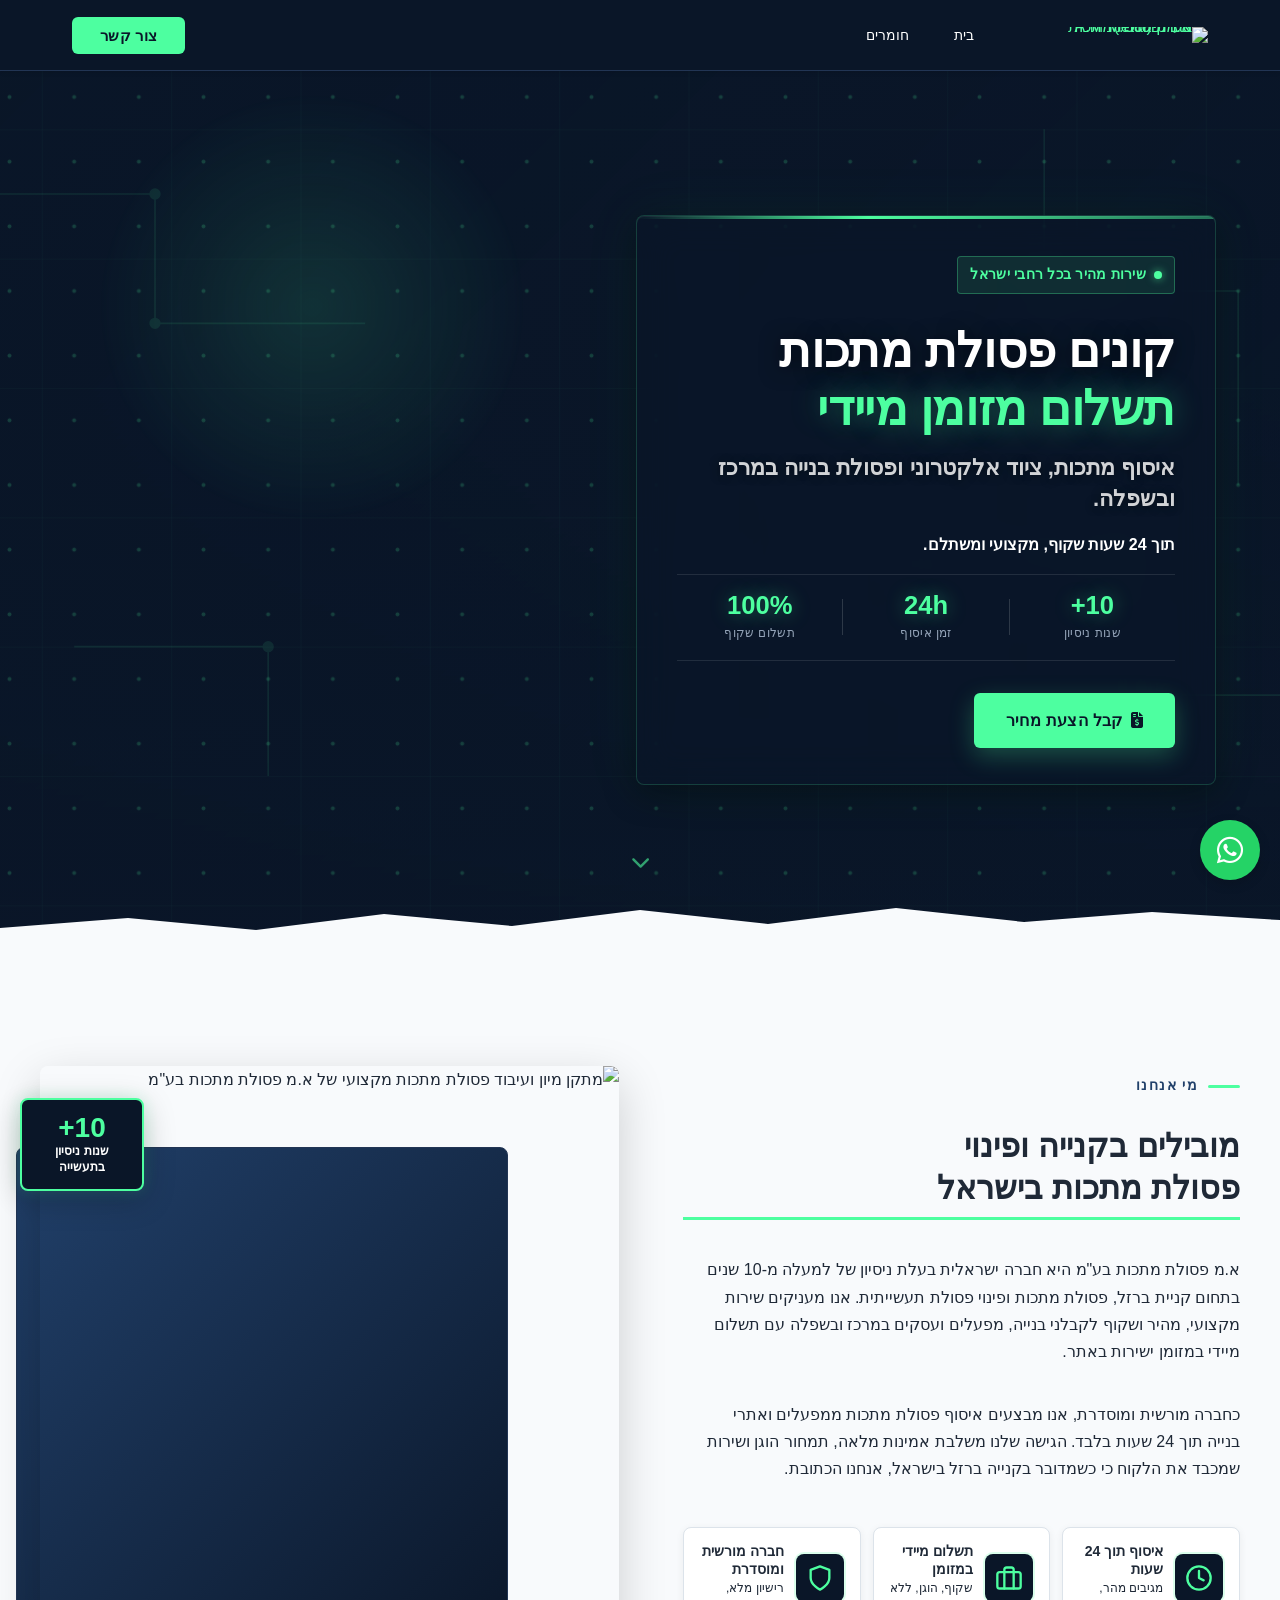
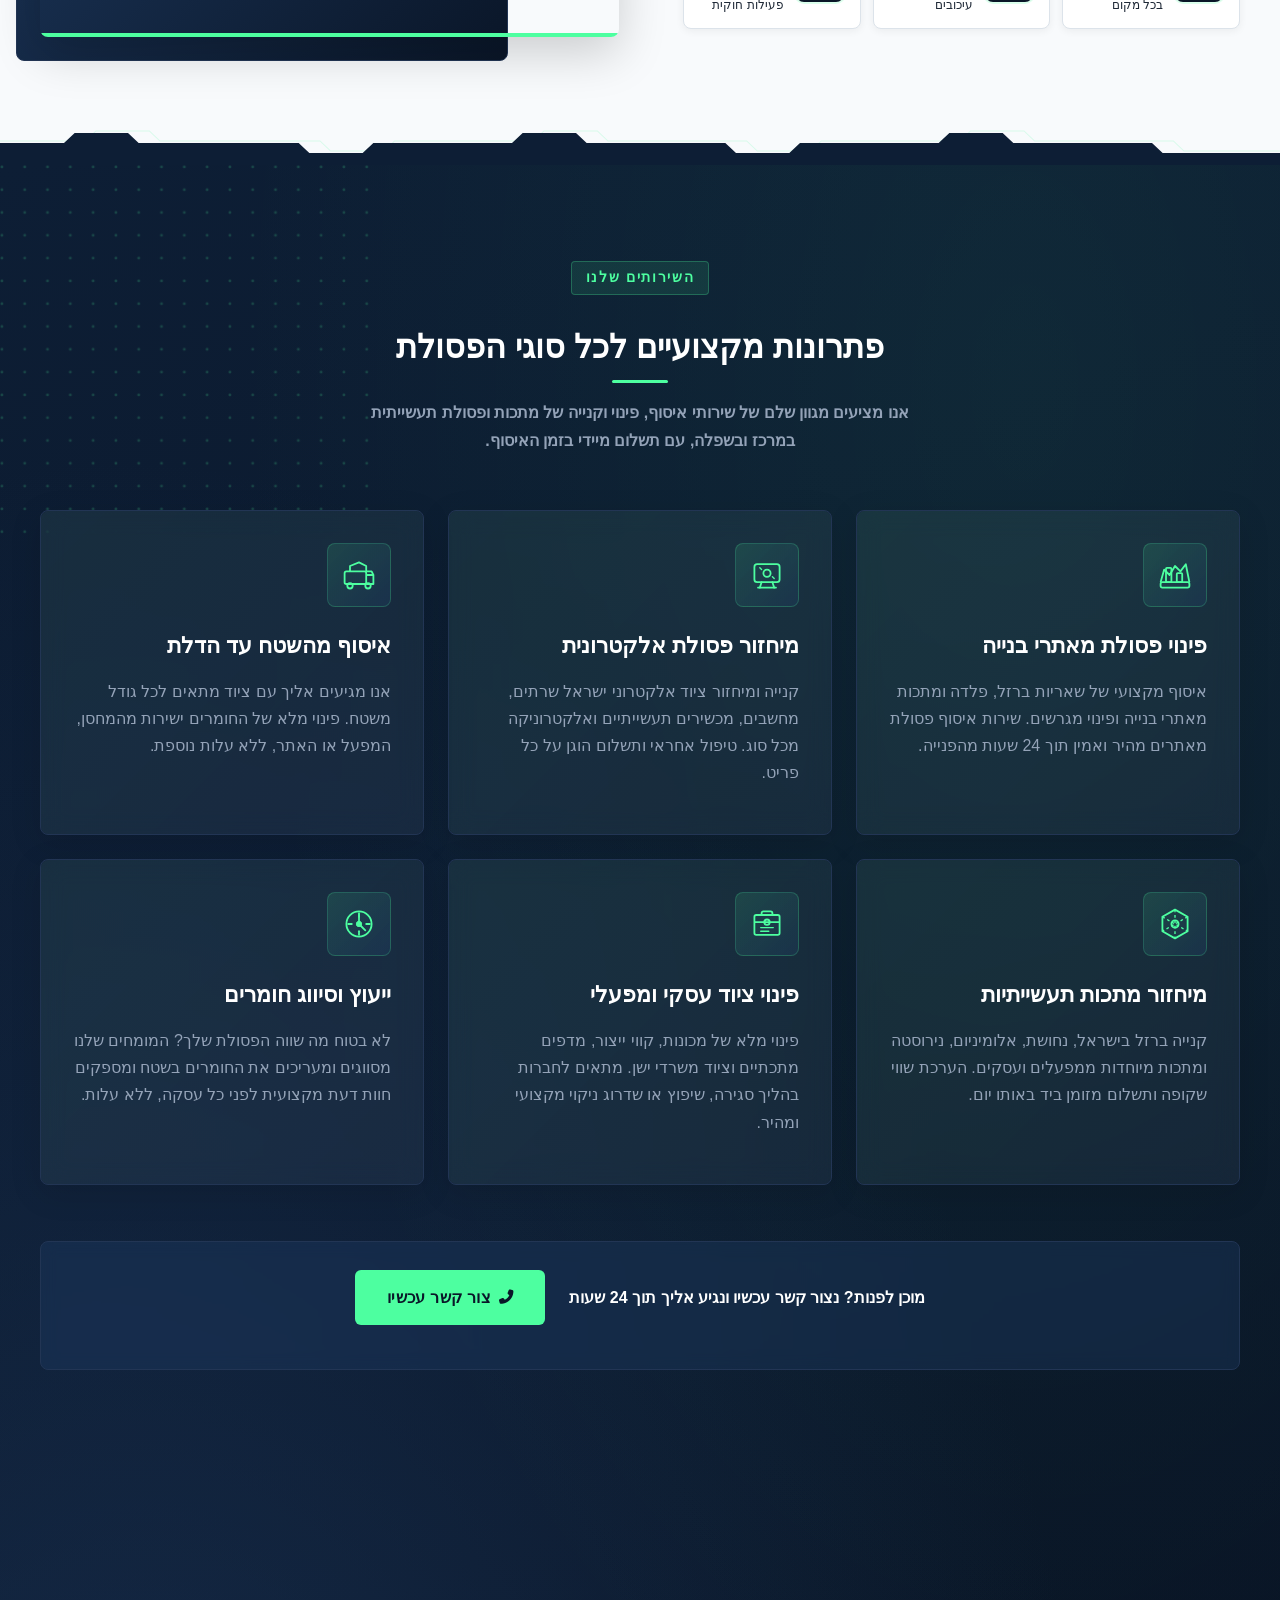
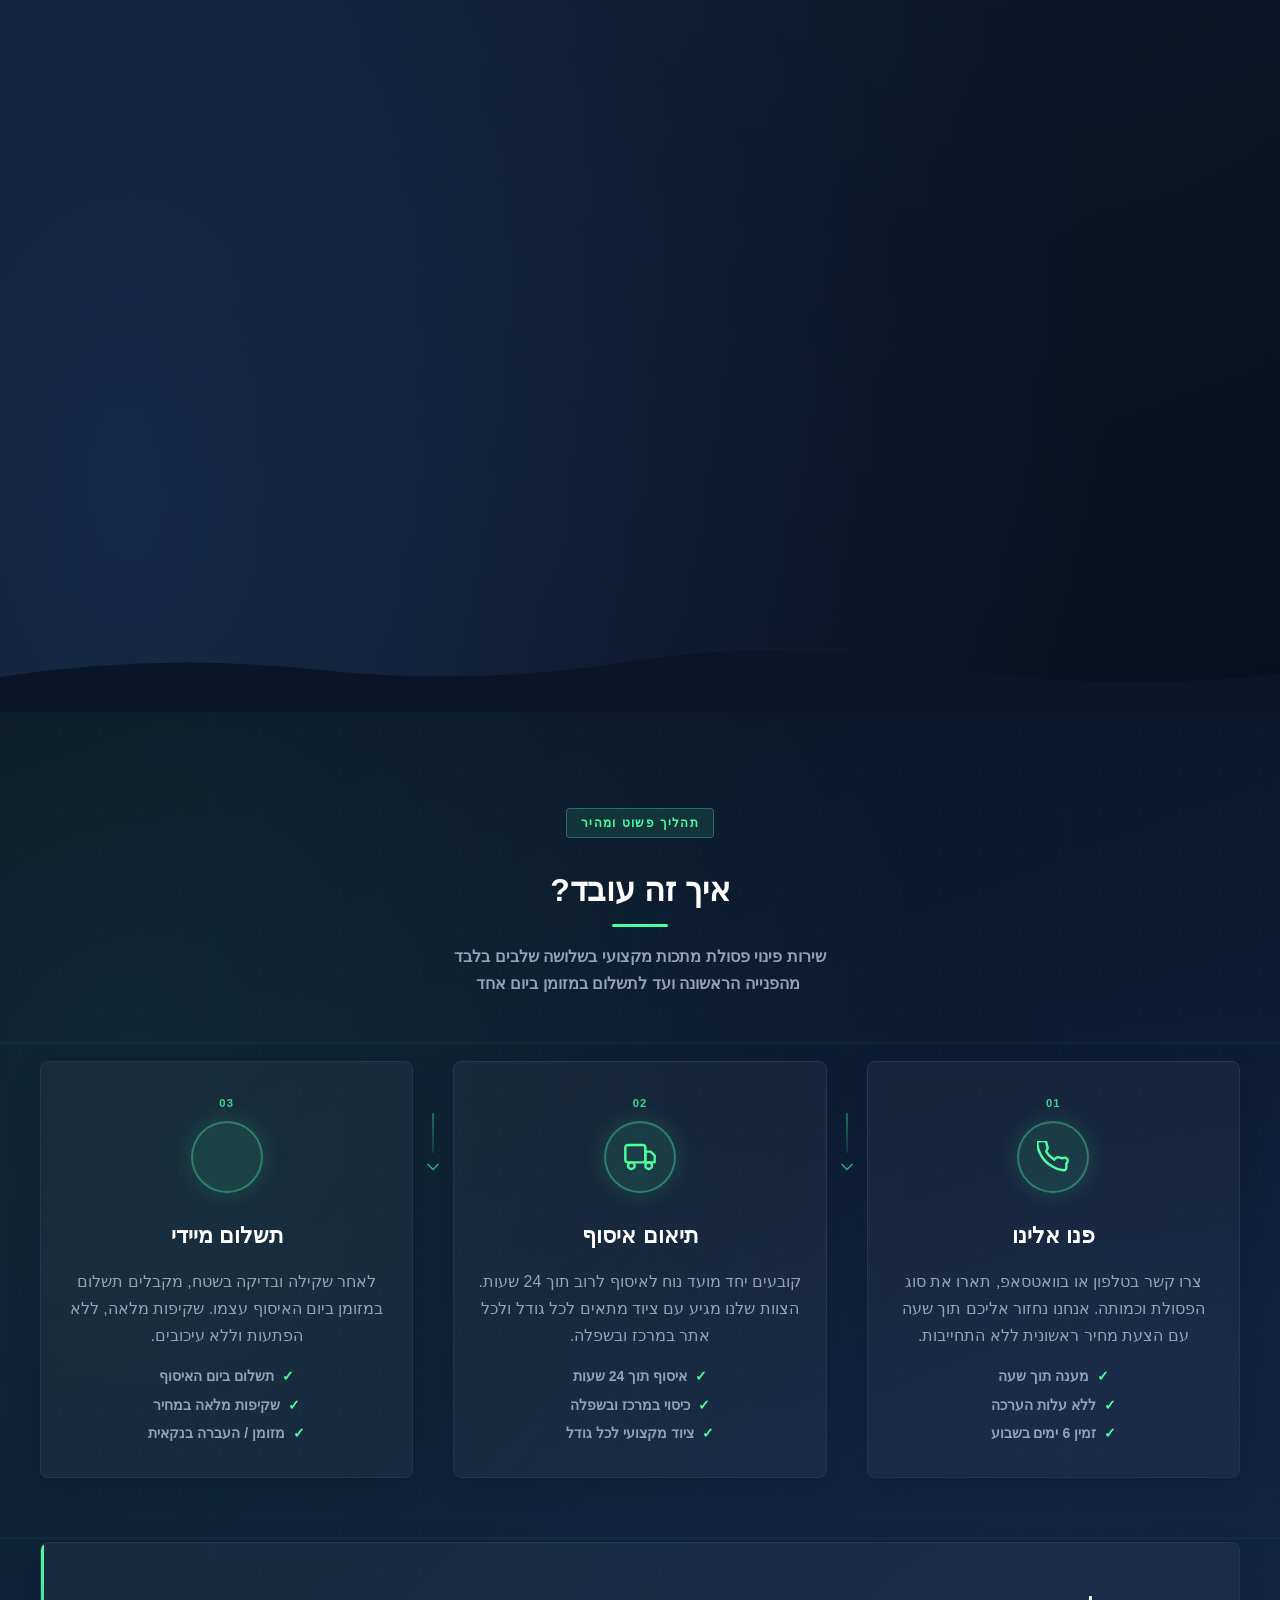
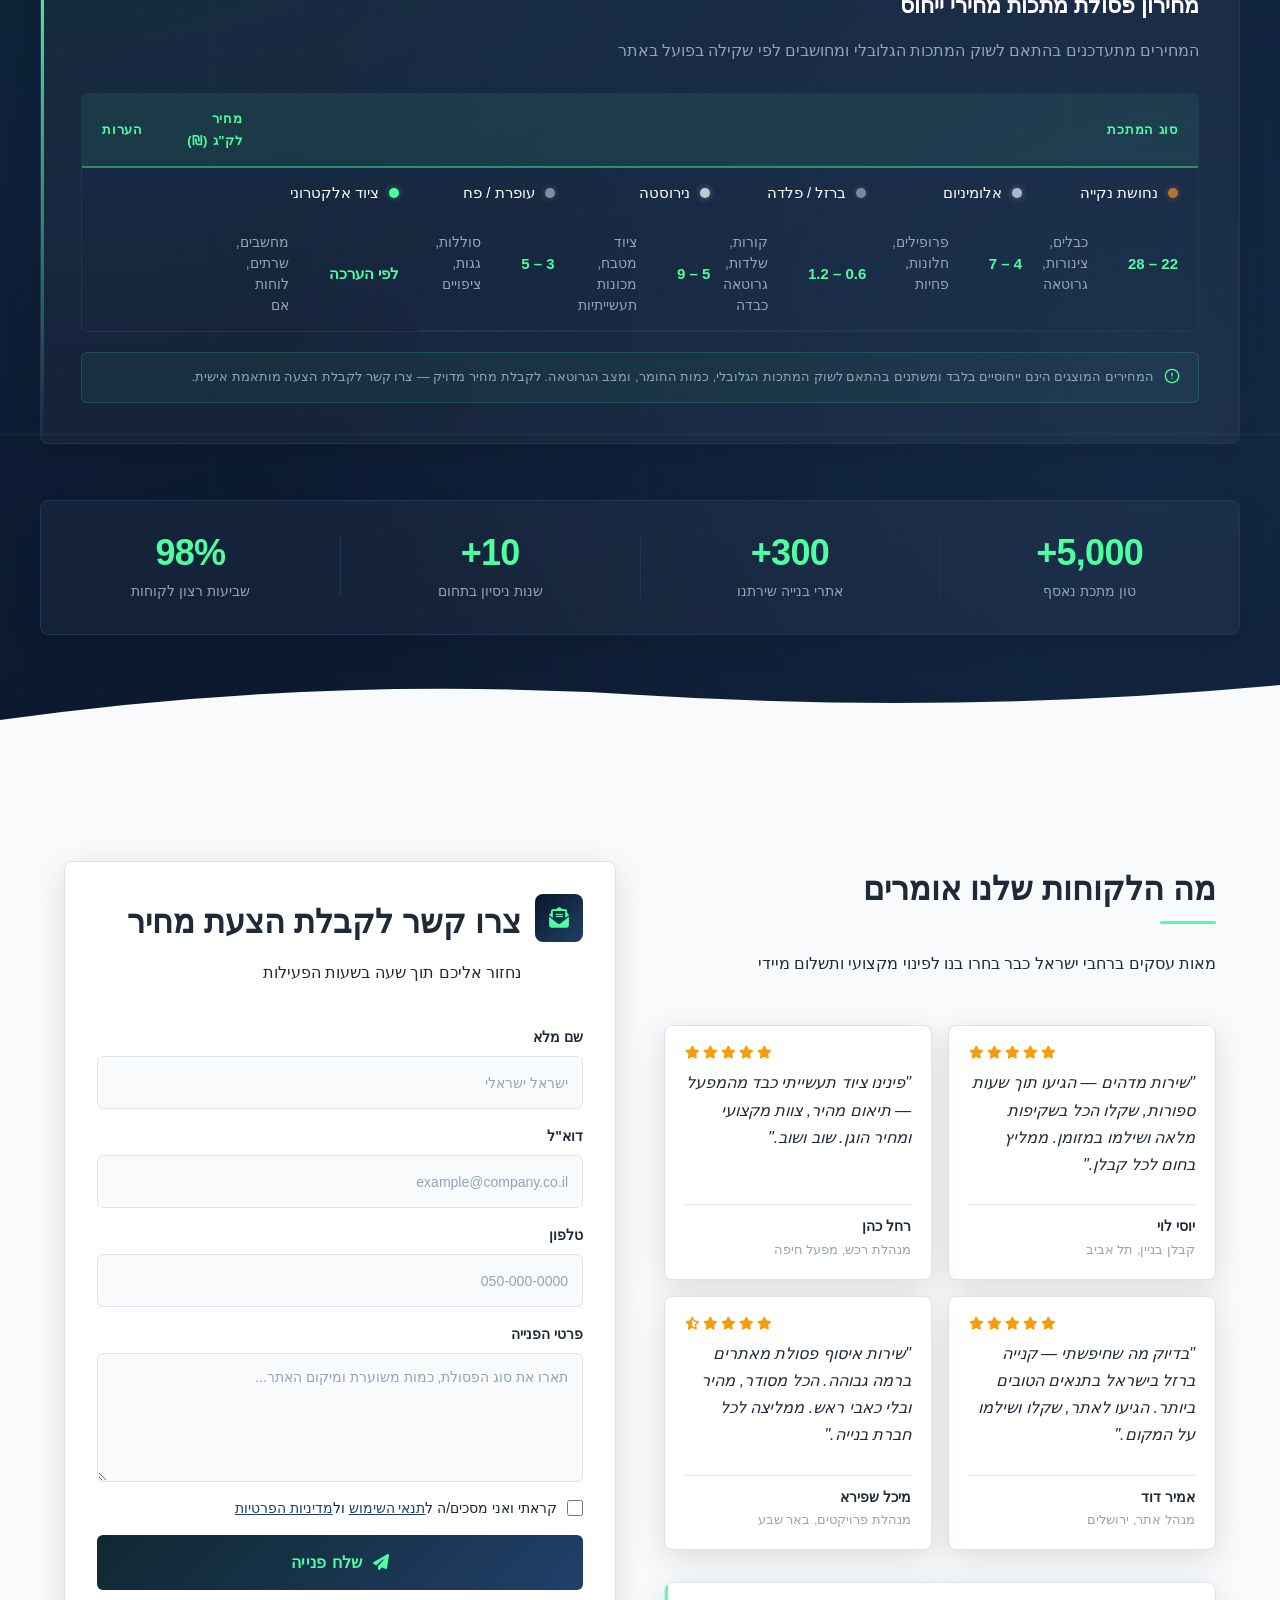
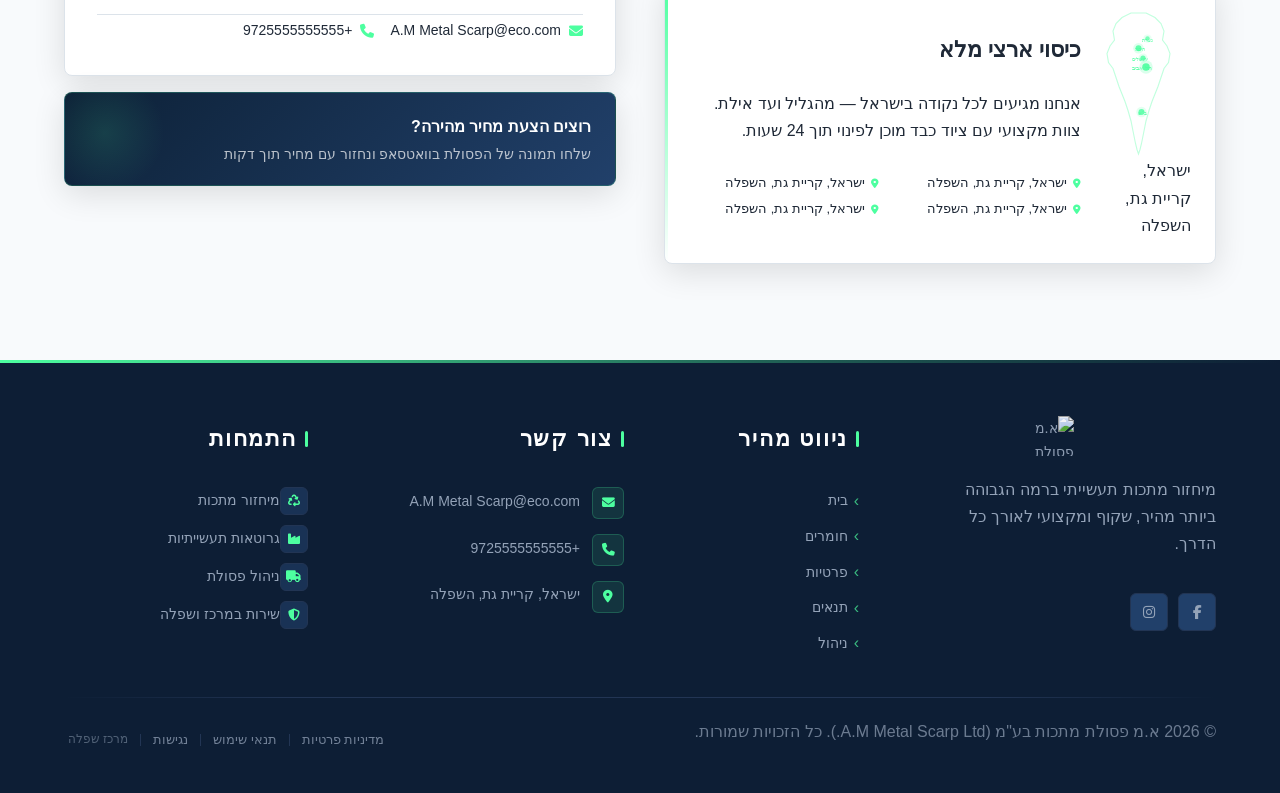
==== commit 4aa4f13b: "Incremental sync: 1 page(s) — move_element" ====
--- a/public/index.html
+++ b/public/index.html
@@ -1 +1 @@
-<!doctype html><html dir="rtl" lang="he"><head><meta charset="UTF-8"><meta content="width=device-width,initial-scale=1" name="viewport"><meta content="index, follow" name="robots"><title>א.מ פסולת מתכות בע"מ | קניית ברזל ומיחזור מתכות – תשלום מזומן מיידי</title><meta content="חברה ישראלית לקניית ברזל, מיחזור מתכות ופינוי פסולת תעשייתית. שירות מהיר תוך 24 שעות, תשלום מזומן מיידי, כיסוי במרכז ובשפלה. 10+ שנות ניסיון." name="description"><meta content="ewaste recycling near me, e waste recycling near me, construction debris removal, קנייה ברזל בישראל, קניית מתכות בישראל" name="keywords"><link href="/assets/favicon.ico" rel="icon" type="image/x-icon"><link href="/assets/favicon-16x16.png" rel="icon" type="image/png" sizes="16x16"><link href="/assets/favicon-32x32.png" rel="icon" type="image/png" sizes="32x32"><link href="/assets/favicon-48x48.png" rel="icon" type="image/png" sizes="48x48"><link href="/assets/favicon-192x192.png" rel="icon" type="image/png" sizes="192x192"><link href="/assets/favicon-512x512.png" rel="icon" type="image/png" sizes="512x512"><link href="/assets/apple-touch-icon.png" rel="apple-touch-icon"><script>!function(){"use strict";var t="b44cf2e4-078c-4fa4-8cd1-63e44698572b",e="https://api.zappy5.com/api/analytics/track",a=18e5,n=2592e6,o=!0,i=!0,r=!0;var s=function(){var e="zappy_visitor_"+t,a=null;try{if(a=localStorage.getItem(e)){var o=JSON.parse(a),i=Date.now();if(i-o.created<n)return o.lastSeen=i,localStorage.setItem(e,JSON.stringify(o)),o.id}}catch(t){console.warn("Zappy Analytics: LocalStorage not available")}var r="zv_"+Date.now()+"_"+Math.random().toString(36).substr(2,9);try{localStorage.setItem(e,JSON.stringify({id:r,created:Date.now(),lastSeen:Date.now()}))}catch(t){}return r}(),c=function(){var e="zappy_session_"+t,n=null;try{if(n=sessionStorage.getItem(e)){var o=JSON.parse(n),i=Date.now();if(i-o.timestamp<a)return o.timestamp=i,sessionStorage.setItem(e,JSON.stringify(o)),o.id}}catch(t){console.warn("Zappy Analytics: SessionStorage not available")}var r="zs_"+Date.now()+"_"+Math.random().toString(36).substr(2,9);try{sessionStorage.setItem(e,JSON.stringify({id:r,timestamp:Date.now()}))}catch(t){}return r}();function l(a,n){n=n||{};var o={website_id:t,event_type:a,page_path:window.location.pathname,referrer:document.referrer||"direct",visitor_id:s,session_id:c,metadata:n};if(navigator.sendBeacon){var i=new Blob([JSON.stringify(o)],{type:"application/json"});navigator.sendBeacon(e,i)}else fetch(e,{method:"POST",headers:{"Content-Type":"application/json"},body:JSON.stringify(o),keepalive:!0}).catch(function(t){console.warn("Zappy Analytics: Failed to track event",t)})}o&&l("pageview",{title:document.title,url:window.location.href}),i&&document.addEventListener("click",function(t){var e=t.target;if("BUTTON"===e.tagName||e.closest("button")){var a="BUTTON"===e.tagName?e:e.closest("button");l("click",{element:"button",text:a.textContent.trim().substring(0,100),id:a.id||null,class:a.className||null})}else if("A"===e.tagName||e.closest("a")){var n="A"===e.tagName?e:e.closest("a");l("navigation",{element:"link",text:n.textContent.trim().substring(0,100),href:n.href,external:n.hostname!==window.location.hostname})}},!0),r&&document.addEventListener("submit",function(t){var e=t.target;l("form_submit",{form_id:e.id||null,form_name:e.name||null,form_action:e.action||null,form_method:e.method||"GET"})},!0);var d=Date.now();window.addEventListener("beforeunload",function(){l("page_unload",{time_on_page:Math.floor((Date.now()-d)/1e3),page_path:window.location.pathname})}),window.zappyAnalytics={track:l,getVisitorId:function(){return s},getSessionId:function(){return c}}}()</script><meta content="א.מ פסולת מתכות | קניית ברזל ומיחזור מתכות – תשלום מזומן מיידי" property="og:title"><meta content="קונים פסולת מתכות, ברזל, נחושת ואלומיניום – תשלום מזומן מיידי, איסוף תוך 24 שעות. 10+ שנות ניסיון, שירות מקצועי לקבלנים ומפעלים במרכז ובשפלה." property="og:description"><meta content="summary_large_image" name="twitter:card"><meta content="א.מ פסולת מתכות | קניית ברזל ומיחזור מתכות – תשלום מזומן מיידי" name="twitter:title"><meta content="קונים פסולת מתכות, ברזל, נחושת ואלומיניום – תשלום מזומן מיידי, איסוף תוך 24 שעות. 10+ שנות ניסיון, שירות מקצועי לקבלנים ומפעלים במרכז ובשפלה." name="twitter:description"><meta content="website" property="og:type"><meta content="he_IL" property="og:locale"><link href="https://cdnjs.cloudflare.com/ajax/libs/font-awesome/6.4.0/css/all.min.css" rel="stylesheet"><link href="/assets/favicon.ico" rel="icon" type="image/x-icon"><link href="/assets/favicon-16x16.png" rel="icon" type="image/png" sizes="16x16"><link href="/assets/favicon-32x32.png" rel="icon" type="image/png" sizes="32x32"><link href="/assets/favicon-48x48.png" rel="icon" type="image/png" sizes="48x48"><link href="/assets/favicon-192x192.png" rel="icon" type="image/png" sizes="192x192"><link href="/assets/favicon-512x512.png" rel="icon" type="image/png" sizes="512x512"><link href="/assets/apple-touch-icon.png" rel="apple-touch-icon"><link href="https://cdn.jsdelivr.net/npm/vanilla-cookieconsent@3/dist/cookieconsent.css" rel="stylesheet"><script src="https://cdn.jsdelivr.net/npm/vanilla-cookieconsent@3/dist/cookieconsent.umd.js"></script><script src="https://cdn.jsdelivr.net/gh/mickidum/acc_toolbar/acctoolbar/acctoolbar.min.js"></script><link href="/styles.css" rel="stylesheet"><style id="zappy-dropdown-submenu-styles">#navMenu li:has(.sub-menu),.nav-menu li:has(.sub-menu),.navbar li:has(.sub-menu),nav li:has(.sub-menu){position:relative}#navMenu .sub-menu,.nav-menu .sub-menu,.navbar .sub-menu,nav .sub-menu{display:block!important;position:absolute!important;top:100%;left:0;min-width:220px;background:#fff;border-radius:8px;box-shadow:0 8px 25px rgba(0,0,0,.15);padding:8px 0;opacity:0;visibility:hidden;transform:translateY(10px);transition:all .3s ease;z-index:1000;list-style:none;pointer-events:none}#navMenu li:hover>.sub-menu,.nav-menu li:hover>.sub-menu,.navbar li:hover>.sub-menu,nav li:hover>.sub-menu{opacity:1!important;visibility:visible!important;transform:translateY(0)!important;pointer-events:auto!important}.sub-menu li{list-style:none;margin:0;padding:0}.sub-menu a{display:block!important;padding:10px 16px!important;color:var(--text-dark,#333)!important;font-weight:500;text-decoration:none;white-space:nowrap;transition:background-color .2s}.sub-menu .zappy-nav-child>a{padding-left:28px!important;font-size:.9em!important;opacity:.85!important}[dir=rtl] .sub-menu .zappy-nav-child>a,html[lang=ar] .sub-menu .zappy-nav-child>a,html[lang=he] .sub-menu .zappy-nav-child>a{padding-left:10px!important;padding-right:28px!important}.sub-menu .zappy-nav-parent>a{font-weight:600!important}.sub-menu a:hover{background-color:#f5f5f5}[dir=rtl] .nav-menu .sub-menu,[dir=rtl] .navbar .sub-menu,[dir=rtl] nav .sub-menu,html[lang=ar] .nav-menu .sub-menu,html[lang=ar] .navbar .sub-menu,html[lang=ar] nav .sub-menu,html[lang=he] .nav-menu .sub-menu,html[lang=he] .navbar .sub-menu,html[lang=he] nav .sub-menu{left:auto!important;right:0!important}.sub-menu:empty,.sub-menu:not(:has(li)):not(:has(> a)),.sub-menu:not(:has(li:not(.zappy-hidden-menu-item))):not(:has(> a)){display:none!important;opacity:0!important;visibility:hidden!important;pointer-events:none!important}li:has(.menu-group-title):hover>.sub-menu{opacity:1!important;visibility:visible!important;transform:translateY(0)!important;pointer-events:auto!important}#navMenu>li>.menu-group-title,.nav-menu>li>.menu-group-title{display:inline-block;padding:.5rem 1rem;cursor:default;user-select:none}@media (max-width:768px){#navMenu .sub-menu,.nav-menu .sub-menu,.navbar .sub-menu,nav .sub-menu{position:static!important;transform:none!important;box-shadow:none!important;background:0 0!important;max-height:0;overflow:hidden;opacity:0;visibility:hidden;transition:max-height .3s ease,opacity .3s ease;padding:0!important;border-radius:0!important}#navMenu .sub-menu.mobile-expanded,.nav-menu .sub-menu.mobile-expanded,.navbar .sub-menu.mobile-expanded{max-height:none!important;overflow-y:visible!important;opacity:1!important;visibility:visible!important;padding:8px 0 8px 16px!important}[dir=rtl] .sub-menu.mobile-expanded,html[lang=he] .sub-menu.mobile-expanded{padding:8px 16px 8px 0!important}#navMenu li:hover>.sub-menu,.nav-menu li:hover>.sub-menu,.navbar li:hover>.sub-menu,nav li:hover>.sub-menu{opacity:0;visibility:hidden;pointer-events:none}#navMenu li>.sub-menu.mobile-expanded,.nav-menu li>.sub-menu.mobile-expanded,.navbar li>.sub-menu.mobile-expanded,nav li>.sub-menu.mobile-expanded{opacity:1!important;visibility:visible!important;pointer-events:auto!important}#navMenu li:has(.sub-menu),.nav-menu li:has(.sub-menu),.navbar li:has(.sub-menu),nav li:has(.sub-menu){display:flex!important;flex-wrap:wrap!important;align-items:center!important;position:relative!important;min-height:44px!important}#navMenu li:has(.sub-menu)>a,.nav-menu li:has(.sub-menu)>a,.navbar li:has(.sub-menu)>a,nav li:has(.sub-menu)>a{flex:1!important;min-width:0!important}#navMenu li:has(.sub-menu)>.menu-group-title,.nav-menu li:has(.sub-menu)>.menu-group-title,.navbar li:has(.sub-menu)>.menu-group-title,nav li:has(.sub-menu)>.menu-group-title{flex:1!important;min-width:0!important;padding:0!important;line-height:inherit!important}#navMenu li:has(.sub-menu)>.sub-menu,.nav-menu li:has(.sub-menu)>.sub-menu,.navbar li:has(.sub-menu)>.sub-menu,nav li:has(.sub-menu)>.sub-menu{flex-basis:100%!important;width:100%!important}#navMenu li:has(.sub-menu)>a [class*=arrow],#navMenu li:has(.sub-menu)>a [class*=chevron],.nav-menu li:has(.sub-menu)>a .fa-angle-down,.nav-menu li:has(.sub-menu)>a .fa-chevron-down,.nav-menu li:has(.sub-menu)>a [class*=arrow],.nav-menu li:has(.sub-menu)>a [class*=chevron],nav li:has(.sub-menu)>a [class*=arrow],nav li:has(.sub-menu)>a [class*=chevron]{display:none!important;visibility:hidden!important}.mobile-submenu-toggle{display:flex!important;align-items:center!important;justify-content:center!important;width:44px!important;height:auto!important;background:0 0!important;border:none!important;cursor:pointer!important;color:var(--text-dark)!important;position:static!important;flex-shrink:0!important;align-self:stretch!important;z-index:2!important;padding:0!important;margin:0!important}.mobile-submenu-toggle::after{content:''!important;width:0!important;height:0!important;border-left:6px solid transparent!important;border-right:6px solid transparent!important;border-top:7px solid currentColor!important;transition:transform .3s ease!important}.mobile-submenu-toggle.expanded::after{transform:rotate(180deg)!important}.sub-menu a{padding:10px 0!important;display:block!important;color:var(--text-dark)!important;white-space:normal!important}.sub-menu .zappy-nav-child>a{padding-left:28px!important;font-size:.9em!important;opacity:.85!important}[dir=rtl] .sub-menu .zappy-nav-child>a,html[lang=ar] .sub-menu .zappy-nav-child>a,html[lang=he] .sub-menu .zappy-nav-child>a{padding-left:0!important;padding-right:28px!important}.sub-menu .zappy-nav-parent>a{font-weight:600!important}#navMenu.active,.nav-menu.active{max-width:100vw!important;overflow-x:hidden!important;box-sizing:border-box!important}.navbar .sub-menu li a,.zappy-products-dropdown .sub-menu a,nav.navbar .sub-menu li a{color:var(--text-dark)!important}}@media (min-width:769px){.mobile-submenu-toggle{display:none!important}}</style><style id="zappy-widget-visibility">html[dir=rtl] .whatsapp-float{right:20px!important;left:auto!important}html:not([dir]) .whatsapp-float,html[dir=ltr] .whatsapp-float{left:20px!important;right:auto!important}html[dir=rtl] #mic-access-tool-general-button,html[dir=rtl] #mic-init-access-tool #mic-access-tool-general-button,html[dir=rtl] #mic-init-access-tool .mic-access-tool-general-button,html[dir=rtl] ._access-icon,html[dir=rtl] .mic-access-tool-general-button{left:20px!important;right:auto!important}html:not([dir]) #mic-access-tool-general-button,html:not([dir]) #mic-init-access-tool #mic-access-tool-general-button,html:not([dir]) #mic-init-access-tool .mic-access-tool-general-button,html:not([dir]) ._access-icon,html:not([dir]) .mic-access-tool-general-button,html[dir=ltr] #mic-access-tool-general-button,html[dir=ltr] #mic-init-access-tool #mic-access-tool-general-button,html[dir=ltr] #mic-init-access-tool .mic-access-tool-general-button,html[dir=ltr] ._access-icon,html[dir=ltr] .mic-access-tool-general-button{right:20px!important;left:auto!important}@media (max-width:768px){.whatsapp-float{display:flex!important}}@media (min-width:769px){.whatsapp-float{display:flex!important}}@media (max-width:768px){#mic-access-tool-general-button,#mic-init-access-tool #mic-access-tool-general-button,#mic-init-access-tool .mic-access-tool-general-button,._access-icon,.mic-access-tool-general-button{display:flex!important;visibility:visible!important;opacity:1!important;pointer-events:auto!important}#mic-access-tool-box,#mic-init-access-tool #mic-access-tool-box,._access-menu,.mic-access-tool-box,div[id*=mic-access-tool-box]{visibility:hidden;opacity:0;pointer-events:auto!important}}@media (min-width:769px){#mic-access-tool-general-button,#mic-init-access-tool #mic-access-tool-general-button,#mic-init-access-tool .mic-access-tool-general-button,._access-icon,.mic-access-tool-general-button{display:flex!important;visibility:visible!important;opacity:1!important;pointer-events:auto!important}#mic-access-tool-box,#mic-init-access-tool #mic-access-tool-box,._access-menu,.mic-access-tool-box,div[id*=mic-access-tool-box]{visibility:hidden;opacity:0;pointer-events:auto!important}}</style></head><body><style>#zappy-page-loader{position:fixed;inset:0;z-index:99999;background:#0a1628;display:flex;flex-direction:column;align-items:center;justify-content:center;gap:0;pointer-events:all;overflow:hidden;transition:opacity .55s cubic-bezier(.4,0,1,1),transform .55s cubic-bezier(.4,0,1,1)}#zappy-page-loader.zl-exit{opacity:0;transform:scale(1.04);pointer-events:none}#zappy-page-loader.zl-done{display:none!important}#zappy-loader-bg-dots{position:absolute;inset:0;background-image:radial-gradient(circle,rgba(77,255,160,.12) 1px,transparent 1px);background-size:40px 40px;animation:zl-dots-pulse 3s ease-in-out infinite;pointer-events:none}#zappy-loader-glow{position:absolute;width:600px;height:600px;border-radius:50%;background:radial-gradient(circle,rgba(77,255,160,.09) 0,transparent 70%);animation:zl-glow-pulse 2.5s ease-in-out infinite;pointer-events:none}#zappy-loader-logo-wrap{position:relative;z-index:2;display:flex;flex-direction:column;align-items:center;gap:28px;animation:zl-entrance .7s cubic-bezier(.34,1.56,.64,1) both}#zappy-loader-logo{width:180px;max-width:70vw;height:auto;animation:zl-logo-glow 2s ease-in-out infinite}#zappy-loader-spinner{position:relative;width:54px;height:54px}#zappy-loader-spinner::after,#zappy-loader-spinner::before{content:'';position:absolute;border-radius:50%;border:2px solid transparent}#zappy-loader-spinner::before{inset:0;border-top-color:#4dffa0;border-right-color:rgba(77,255,160,.3);animation:zl-spin 1.1s linear infinite}#zappy-loader-spinner::after{inset:8px;border-bottom-color:rgba(77,255,160,.5);animation:zl-spin .7s linear infinite reverse}#zappy-loader-bar-wrap{width:200px;height:3px;background:rgba(77,255,160,.15);border-radius:999px;overflow:hidden}#zappy-loader-bar{height:100%;width:0%;background:linear-gradient(90deg,#4dffa0,#21ffaa,#4dffa0);background-size:200% 100%;border-radius:999px;animation:zl-bar-fill 1.8s cubic-bezier(.4,0,.2,1) forwards,zl-bar-shimmer 1.2s linear infinite}#zappy-loader-text{font-size:11px;letter-spacing:.18em;color:rgba(77,255,160,.6);text-transform:uppercase;font-family:inherit;animation:zl-text-blink 1.5s ease-in-out infinite;margin-top:4px}#zappy-loader-line-bottom,#zappy-loader-line-top{position:absolute;left:0;right:0;height:2px;background:linear-gradient(90deg,transparent,rgba(77,255,160,.35),transparent);pointer-events:none}#zappy-loader-line-top{top:0;animation:zl-line-slide 2.2s linear infinite}#zappy-loader-line-bottom{bottom:0;animation:zl-line-slide 2.2s linear infinite reverse}@keyframes zl-dots-pulse{0%,100%{opacity:.5}50%{opacity:1}}@keyframes zl-glow-pulse{0%,100%{transform:scale(.8);opacity:.6}50%{transform:scale(1.3);opacity:1}}@keyframes zl-entrance{from{opacity:0;transform:translateY(28px) scale(.85)}to{opacity:1;transform:translateY(0) scale(1)}}@keyframes zl-logo-glow{0%,100%{filter:drop-shadow(0 0 18px rgba(77,255,160,.45)) drop-shadow(0 0 6px rgba(77,255,160,.25));transform:scale(1)}50%{filter:drop-shadow(0 0 38px rgba(77,255,160,.75)) drop-shadow(0 0 14px rgba(77,255,160,.5));transform:scale(1.05)}}@keyframes zl-spin{to{transform:rotate(360deg)}}@keyframes zl-bar-fill{0%{width:0%}60%{width:75%}100%{width:100%}}@keyframes zl-bar-shimmer{0%{background-position:200% center}100%{background-position:-200% center}}@keyframes zl-text-blink{0%,100%{opacity:.5}50%{opacity:1}}@keyframes zl-line-slide{0%{transform:scaleX(0) translateX(-100%)}50%{transform:scaleX(1) translateX(0)}100%{transform:scaleX(0) translateX(100%)}}</style><div id="zappy-page-loader" aria-label="טוען..." role="status"><div id="zappy-loader-bg-dots"></div><div id="zappy-loader-glow"></div><div id="zappy-loader-line-top"></div><div id="zappy-loader-line-bottom"></div><div id="zappy-loader-logo-wrap"><div id="zappy-loader-spinner"></div><div id="zappy-loader-bar-wrap"><div id="zappy-loader-bar"></div></div><div id="zappy-loader-text">טוען...</div></div></div><script>!function(){var e=document.getElementById("zappy-page-loader");function t(){e.classList.add("zl-exit"),setTimeout(function(){e.classList.add("zl-done")},600)}e&&("complete"===document.readyState?setTimeout(t,400):(window.addEventListener("load",function(){setTimeout(t,350)}),setTimeout(t,3500)))}()</script><nav class="navbar" dir="rtl"><button class="mobile-toggle" aria-label="Menu" id="mobileToggle"><svg viewBox="0 0 24 24" height="24" width="24" fill="none" class="hamburger-icon"><path d="M3 12h18M3 6h18M3 18h18" stroke="currentColor" stroke-width="2" stroke-linecap="round"></path></svg> <svg viewBox="0 0 24 24" height="24" width="24" fill="none" class="close-icon" style="display:none"><path d="M18 6L6 18M6 6l12 12" stroke="currentColor" stroke-width="2" stroke-linecap="round"></path></svg></button> <button class="phone-header-btn" aria-label="Call" data-phone="+9725555555555"><svg viewBox="0 0 24 24" height="20" width="20" fill="currentColor"><path d="M22 16.92v3a2 2 0 0 1-2.18 2 19.79 19.79 0 0 1-8.63-3.07 19.5 19.5 0 0 1-6-6 19.79 19.79 0 0 1-3.07-8.67A2 2 0 0 1 4.11 2h3a2 2 0 0 1 2 1.72 12.84 12.84 0 0 0 .7 2.81 2 2 0 0 1-.45 2.11L8.09 9.91a16 16 0 0 0 6 6l1.27-1.27a2 2 0 0 1 2.11-.45 12.84 12.84 0 0 0 2.81.7A2 2 0 0 1 22 16.92z"></path></svg></button><div class="nav-container"><div class="nav-right-group"><div class="nav-brand"><a href="/" class="logo-link"><img alt="א.מ פסולת מתכות בע&quot;מ (A.M Metal Scarp Ltd.)" src="/assets/a-m-metal-scarp-ltd-metal-recycling-waste-management-industrial-scrap-logo-1778063406771-ltamnn.webp?v=1778063407071-bg3sl8" class="logo"></a></div><ul class="nav-menu" id="navMenu"><li><a href="/">בית</a></li><li><a href="/materials">חומרים</a></li><li class="zappy-hidden-menu-item" style="display:none !important"><a href="/admin">ניהול</a></li></ul></div><div class="nav-cta-container"><a href="/#contact" class="nav-cta-btn">צור קשר</a></div></div></nav><script>window.addEventListener("load",function(){const e=document.querySelector(".navbar, nav, header");if(!e)return void console.log("[Navbar] Navbar element not found");let t=document.getElementById("mobileToggle")||document.querySelector(".mobile-toggle")||document.querySelector(".hamburger")||document.querySelector(".hamburger-menu")||document.querySelector(".menu-toggle")||document.querySelector(".burger-menu")||document.querySelector('[aria-label="Menu"]')||document.querySelector('[aria-label="תפריט"]');const o=document.querySelector(".phone-header-btn"),n=window.getComputedStyle(e);let r=n.backgroundColor;if(console.log("[Navbar] Initial navbar background:",r),"transparent"===r||"rgba(0, 0, 0, 0)"===r||r.startsWith("rgba")&&r.includes(", 0)")){const e=n.backgroundImage;if(e&&"none"!==e)console.log("[Navbar] Navbar has background image/gradient, using dark text"),r="rgb(240, 240, 240)";else{const e=window.getComputedStyle(document.body).backgroundColor;console.log("[Navbar] Navbar transparent, using body background:",e),r=e}}const a=r.match(/\d+/g);if(a&&a.length>=3){const e=(.299*parseInt(a[0])+.587*parseInt(a[1])+.114*parseInt(a[2]))/255;console.log("[Navbar] Mobile button colors preserved from Claude CSS (luminance:",e.toFixed(2)+")");const n=document.createElement("style");n.id="zappy-mobile-nav-fix";document.documentElement.lang;document.documentElement.dir,n.textContent='\n        /* Hide mobile buttons on desktop, show only on mobile */\n        @media (min-width: 769px) {\n          .mobile-toggle,\n          .phone-header-btn {\n            display: none !important;\n          }\n        }\n        \n        /* Show and position mobile buttons correctly on mobile */\n        @media (max-width: 768px) {\n          .mobile-toggle,\n          .phone-header-btn {\n            position: absolute !important;\n            top: 50% !important;\n            transform: translateY(-50%) !important;\n            z-index: 1001 !important;\n            display: flex !important;\n            align-items: center !important;\n            justify-content: center !important;\n            width: 36px !important;\n            height: 36px !important;\n            border-radius: 50% !important;\n            border: none !important;\n            cursor: pointer !important;\n            padding: 6px !important;\n            background: none !important;\n            color: var(--nav-text, var(--text-dark)) !important;\n          }\n          \n          /* LTR positioning (default): hamburger LEFT, phone RIGHT */\n          html:not([dir="rtl"]):not([lang="he"]):not([lang="ar"]) .mobile-toggle,\n          html[dir="ltr"] .mobile-toggle {\n            left: 12px !important;\n            right: auto !important;\n          }\n          html:not([dir="rtl"]):not([lang="he"]):not([lang="ar"]) .phone-header-btn,\n          html[dir="ltr"] .phone-header-btn {\n            right: 12px !important;\n            left: auto !important;\n          }\n          \n          /* RTL positioning: hamburger RIGHT, phone LEFT */\n          html[dir="rtl"] .mobile-toggle,\n          html[lang="he"] .mobile-toggle,\n          html[lang="ar"] .mobile-toggle {\n            right: 12px !important;\n            left: auto !important;\n          }\n          html[dir="rtl"] .phone-header-btn,\n          html[lang="he"] .phone-header-btn,\n          html[lang="ar"] .phone-header-btn {\n            left: 12px !important;\n            right: auto !important;\n          }\n          \n          /* CRITICAL: Ensure nav-container has min-height on mobile */\n          /* All children are positioned absolutely/fixed on mobile, so height:auto collapses to 0 */\n          .nav-container {\n            min-height: 70px !important;\n            position: relative !important;\n          }\n          \n          /* Ensure SVG icons are properly sized and inherit color */\n          .mobile-toggle svg,\n          .phone-header-btn svg {\n            width: 24px !important;\n            height: 24px !important;\n            /* Don\'t force display - let JavaScript control hamburger/close toggle */\n          }\n          \n          /* Reset nav-cta-container on mobile - remove desktop box-shadow/padding */\n          /* that creates a visible ghost box when CTA button is hidden */\n          .nav-cta-container {\n            box-shadow: none !important;\n            padding: 0 !important;\n          }\n          \n          /* Hide nav-cta-container entirely on mobile when there\'s no lang-switcher */\n          /* (only the CTA button is inside, and it\'s hidden on mobile) */\n          .nav-cta-container:not(:has(.lang-switcher)) {\n            display: none !important;\n          }\n          \n          /* CRITICAL: Prevent hero image fade gradient from bleeding over headline text */\n          /* The .image-fade-gradient has bottom: -30px (extends below parent) */\n          /* On mobile stacked layout, this overlaps the h1 text below the image */\n          .hero-image-column {\n            overflow: hidden !important;\n          }\n          .image-fade-gradient {\n            bottom: 0 !important;\n          }\n          \n          /* Hide desktop language switcher on mobile - hamburger menu handles it */\n          /* High specificity to override stored CSS */\n          .lang-switcher,\n          .nav-cta-container .lang-switcher,\n          .nav-container .lang-switcher,\n          .navbar .lang-switcher,\n          .navbar .nav-cta-container .lang-switcher {\n            display: none !important;\n          }\n        }\n      ';const r=document.getElementById("zappy-mobile-nav-fix");r&&r.remove(),document.head.appendChild(n),console.log("[Navbar] Critical CSS injected for mobile nav positioning");const i=window.innerWidth<=768;if(t){const e=t.querySelector(".hamburger-icon"),o=t.querySelector(".close-icon");e&&(e.style.setProperty("width","24px","important"),e.style.setProperty("height","24px","important"),e.style.setProperty("display","block","important")),o&&(o.style.setProperty("width","24px","important"),o.style.setProperty("height","24px","important"),o.style.setProperty("display","none","important")),i?(t.style.setProperty("position","absolute","important"),t.style.setProperty("top","50%","important"),t.style.setProperty("transform","translateY(-50%)","important"),t.style.setProperty("z-index","1001","important"),t.style.removeProperty("left"),t.style.removeProperty("right"),console.log("[Navbar] Mobile toggle positioning applied (mobile viewport)")):(t.style.removeProperty("position"),t.style.removeProperty("top"),t.style.removeProperty("transform"),t.style.removeProperty("z-index"),t.style.removeProperty("left"),t.style.removeProperty("right"),console.log("[Navbar] Desktop viewport - cleared mobile toggle inline positioning"))}if(o){const e=o.querySelector("svg");e&&(e.style.width="24px",e.style.height="24px",e.setAttribute("width","24"),e.setAttribute("height","24")),i?(o.style.setProperty("position","absolute","important"),o.style.setProperty("top","50%","important"),o.style.setProperty("transform","translateY(-50%)","important"),o.style.setProperty("z-index","1001","important"),o.style.removeProperty("left"),o.style.removeProperty("right"),console.log("[Navbar] Phone button positioning applied (mobile viewport)")):(o.style.removeProperty("position"),o.style.removeProperty("top"),o.style.removeProperty("transform"),o.style.removeProperty("z-index"),o.style.removeProperty("left"),o.style.removeProperty("right"),console.log("[Navbar] Desktop viewport - cleared phone button inline positioning"))}}else console.log("[Navbar] Could not parse background color:",r);t=document.getElementById("mobileToggle")||document.querySelector(".mobile-toggle")||document.querySelector(".hamburger")||document.querySelector(".hamburger-menu")||document.querySelector(".menu-toggle")||document.querySelector(".burger-menu")||document.querySelector('[aria-label="Menu"]')||document.querySelector('[aria-label="תפריט"]');const i=document.getElementById("navMenu")||document.querySelector(".nav-menu")||document.querySelector(".nav-links")||document.querySelector("nav ul:not(.submenu)");if(!t||!i)return void console.log("[Navbar] Mobile toggle or menu not found:",{toggle:!!t,menu:!!i});i.id||(i.id="navMenu"),console.log("[Navbar] Initializing mobile menu...");const l=t.cloneNode(!0);t.parentNode.replaceChild(l,t),l.addEventListener("click",function(e){e.preventDefault(),e.stopPropagation();const t=this.querySelector(".hamburger-icon"),o=this.querySelector(".close-icon");i.classList.contains("active")?(i.classList.remove("active"),t&&t.style.setProperty("display","block","important"),o&&o.style.setProperty("display","none","important"),document.body.style.overflow="",console.log("[Navbar] Menu closed")):(i.classList.add("active"),t&&t.style.setProperty("display","none","important"),o&&o.style.setProperty("display","block","important"),document.body.style.overflow="hidden",console.log("[Navbar] Menu opened"))}),i.querySelectorAll("a").forEach(function(e){e.addEventListener("click",function(){if("#"===this.getAttribute("href"))return;const e=l.querySelector(".hamburger-icon"),t=l.querySelector(".close-icon");i.classList.remove("active"),e&&e.style.setProperty("display","block","important"),t&&t.style.setProperty("display","none","important"),document.body.style.overflow="",console.log("[Navbar] Menu closed (link clicked)")})});var s=i.querySelectorAll(".dropdown-toggle");s.forEach(function(e){e.addEventListener("click",function(e){e.preventDefault(),e.stopPropagation();var t=this.closest(".nav-dropdown");t&&(t.parentNode.querySelectorAll(".nav-dropdown.open").forEach(function(e){e!==t&&e.classList.remove("open")}),t.classList.toggle("open"),console.log("[Navbar] Dropdown toggled:",t.classList.contains("open")?"open":"closed"))})}),document.addEventListener("click",function(e){e.target.closest(".nav-dropdown")||document.querySelectorAll(".nav-dropdown.open").forEach(function(e){e.classList.remove("open")})}),console.log("[Navbar] Dropdown handlers initialized for "+s.length+" dropdowns"),o&&o.addEventListener("click",function(){const e=document.querySelectorAll('a[href^="tel:"]'),t=e.length>0?e[0].getAttribute("href").replace("tel:",""):"+9725555555555";window.location.href="tel:"+t,console.log("[Navbar] Phone button clicked")}),console.log("[Navbar] Mobile menu initialized successfully")})</script><main><section class="index-hero-section" data-layout-spec="בית-hero" dir="rtl" id="index-hero-section" data-hero-type="fullscreen-scrim"><div class="index-hero-bg-wrapper" aria-hidden="true"><img alt="מתחם מיחזור מתכות תעשייתי של א.מ פסולת מתכות" src="/assets/site-index-hero-image-1.webp" class="index-hero-bg-img" data-element-id="img-1778060927804-trajwqxje" data-element-type="image" data-context="Dramatic cinematic industrial scrap metal yard at dusk, massive piles of crushed metallic scrap, steel beams, copper wire bundles, and electronic waste under a deep navy sky with subtle green atmospheric glow on the horizon. Heavy industrial machinery in background. Dark, authoritative, premium tech-industrial mood. Wide angle, high contrast, photorealistic." data-hero-background="true" data-hero-bg="true" data-placeholder="index-hero-image-1" height="700" width="1200"></div><div class="index-hero-scrim" aria-hidden="true"></div><svg viewBox="0 0 900 600" aria-hidden="true" xmlns="http://www.w3.org/2000/svg" data-no-icon-edit="true" preserveAspectRatio="xMidYMid slice" class="index-hero-circuit-pattern"><defs><pattern height="40" id="heroDotsPattern" patternUnits="userSpaceOnUse" width="40" x="0" y="0"><circle cx="20" cy="20" r="1.2" fill="#4DFFA0" opacity="0.18"></circle></pattern><pattern height="80" id="heroGridPattern" patternUnits="userSpaceOnUse" width="80" x="0" y="0"><path d="M80 0 L0 0 0 80" stroke="#4DFFA0" stroke-width="0.4" fill="none" opacity="0.07"></path></pattern></defs><rect height="600" width="900" fill="url(#heroDotsPattern)"></rect><rect height="600" width="900" fill="url(#heroGridPattern)"></rect><g fill="none" opacity="0.09" stroke="#4DFFA0" stroke-width="1"><polyline points="50,120 150,120 150,200 280,200"></polyline><circle cx="150" cy="120" r="3" fill="#4DFFA0"></circle><circle cx="150" cy="200" r="3" fill="#4DFFA0"></circle><polyline points="700,80 700,180 820,180 820,300"></polyline><circle cx="700" cy="180" r="3" fill="#4DFFA0"></circle><polyline points="100,400 220,400 220,480"></polyline><circle cx="220" cy="400" r="3" fill="#4DFFA0"></circle><polyline points="600,350 750,350 750,430 880,430"></polyline><circle cx="750" cy="350" r="3" fill="#4DFFA0"></circle></g></svg><div class="index-hero-glow-orb" aria-hidden="true"></div><div class="index-hero-container"><div class="index-hero-glass-card"><div class="index-hero-accent-bar" aria-hidden="true"></div><div class="index-hero-badge"><span class="index-hero-badge-dot" aria-hidden="true"></span> <span>שירות מהיר בכל רחבי ישראל</span></div><h1 class="index-hero-h1">קונים פסולת מתכות<br><span class="index-hero-h1-accent">תשלום מזומן מיידי</span></h1><h3 class="index-hero-subtitle index-hero-subtitle-text" data-zappy-text-width="full" style="text-align:right;max-width:none;margin-left:auto;margin-right:auto">איסוף מתכות, ציוד אלקטרוני ופסולת בנייה במרכז ובשפלה.</h3><p><b>תוך 24 שעות שקוף, מקצועי ומשתלם.</b></p><div class="index-hero-metrics" aria-label="נתוני אמון"><div class="index-hero-metric"><span class="index-hero-metric-num">10+</span> <span class="index-hero-metric-label">שנות ניסיון</span></div><div class="index-hero-metric-divider" aria-hidden="true"></div><div class="index-hero-metric"><span class="index-hero-metric-num">24h</span> <span class="index-hero-metric-label">זמן איסוף</span></div><div class="index-hero-metric-divider" aria-hidden="true"></div><div class="index-hero-metric"><span class="index-hero-metric-num">100%</span> <span class="index-hero-metric-label">תשלום שקוף</span></div></div><div class="index-hero-ctas"><a href="#contact" class="index-hero-btn-primary" data-element-id="btn-1778060927797-f4boh9q5k" data-element-type="button" data-native-element="true"><i class="fas fa-file-invoice-dollar" aria-hidden="true"></i> קבל הצעת מחיר </a><a href="#" class="index-hero-btn-whatsapp" data-element-id="btn-1778060927797-glvqhkz8k" data-element-type="button" data-native-element="true" rel="noopener noreferrer" style="display:none !important" target="_blank"><i class="fab fa-whatsapp" aria-hidden="true"></i> וואטסאפ עכשיו</a></div></div></div><div class="index-hero-scroll-indicator" aria-hidden="true"><div class="index-hero-chevron"><i class="fas fa-chevron-down" data-element-id="icon-1778060927801-kpwgjlyrb" data-element-type="icon" data-icon-type="fontawesome"></i></div></div><div class="index-hero-divider-wrapper" aria-hidden="true"><svg viewBox="0 0 1200 70" aria-hidden="true" xmlns="http://www.w3.org/2000/svg" data-no-icon-edit="true" preserveAspectRatio="none"><path d="M0,70 L0,28 L120,18 L240,30 L360,14 L480,26 L600,10 L720,24 L840,8 L960,22 L1080,12 L1200,20 L1200,70 Z" fill="var(--bg-light)"></path></svg></div><div style="position:absolute !important;overflow:hidden !important;width:100% !important;max-width:none !important;margin-left:0px !important;margin-right:0px !important;height:100% !important;display:block !important;top:0px !important;left:0px !important;z-index:1 !important" data-element-type="image" data-zappy-wrapper-margins-applied="true" data-zappy-zoom-clip="true" data-zappy-zoom-wrapper="true" data-zappy-zoom-wrapper-align="center" data-zappy-zoom-wrapper-height="99px" data-zappy-zoom-wrapper-width="181px" data-zappy-zoom-wrapper-width-mode="full"></div></section><section class="index-overview-section" data-layout-spec="בית-overview" dir="rtl" id="index-overview-section"><div class="index-overview-container"><div class="index-overview-content"><div class="index-overview-eyebrow"><span class="index-overview-eyebrow-line"></span> <span class="index-overview-eyebrow-text">מי אנחנו</span></div><h2 class="index-overview-heading">מובילים בקנייה ופינוי<br>פסולת מתכות בישראל</h2><p class="index-overview-body">א.מ פסולת מתכות בע"מ היא חברה ישראלית בעלת ניסיון של למעלה מ-10 שנים בתחום קניית ברזל, פסולת מתכות ופינוי פסולת תעשייתית. אנו מעניקים שירות מקצועי, מהיר ושקוף לקבלני בנייה, מפעלים ועסקים במרכז ובשפלה עם תשלום מיידי במזומן ישירות באתר.</p><p class="index-overview-body">כחברה מורשית ומוסדרת, אנו מבצעים איסוף פסולת מתכות ממפעלים ואתרי בנייה תוך 24 שעות בלבד. הגישה שלנו משלבת אמינות מלאה, תמחור הוגן ושירות שמכבד את הלקוח כי כשמדובר בקנייה ברזל בישראל, אנחנו הכתובת.</p><div class="index-overview-badges"><div class="index-overview-badge"><div class="index-overview-badge-icon"><svg viewBox="0 0 24 24" aria-hidden="true" xmlns="http://www.w3.org/2000/svg" height="28" width="28" fill="none" data-element-type="icon" data-icon-type="svg" stroke="currentColor" stroke-linecap="round" stroke-linejoin="round" stroke-width="2"><circle cx="12" cy="12" r="10"></circle><polyline points="12 6 12 12 16 14"></polyline></svg></div><div class="index-overview-badge-content"><span class="index-overview-badge-title">איסוף תוך 24 שעות</span> <span class="index-overview-badge-sub" style="color:rgb(31, 41, 55) !important">מגיבים מהר, בכל מקום</span></div></div><div class="index-overview-badge"><div class="index-overview-badge-icon"><svg viewBox="0 0 24 24" aria-hidden="true" xmlns="http://www.w3.org/2000/svg" height="28" width="28" fill="none" data-element-type="icon" data-icon-type="svg" stroke="currentColor" stroke-linecap="round" stroke-linejoin="round" stroke-width="2"><rect height="14" width="20" rx="2" x="2" y="7" ry="2"></rect><path d="M16 21V5a2 2 0 0 0-2-2h-4a2 2 0 0 0-2 2v16"></path></svg></div><div class="index-overview-badge-content"><span class="index-overview-badge-title">תשלום מיידי במזומן</span> <span class="index-overview-badge-sub" style="color:rgb(31, 41, 55) !important">שקוף, הוגן, ללא עיכובים</span></div></div><div class="index-overview-badge"><div class="index-overview-badge-icon"><svg viewBox="0 0 24 24" aria-hidden="true" xmlns="http://www.w3.org/2000/svg" height="28" width="28" fill="none" data-element-type="icon" data-icon-type="svg" stroke="currentColor" stroke-linecap="round" stroke-linejoin="round" stroke-width="2"><path d="M12 22s8-4 8-10V5l-8-3-8 3v7c0 6 8 10 8 10z"></path></svg></div><div class="index-overview-badge-content"><span class="index-overview-badge-title">חברה מורשית ומוסדרת</span> <span class="index-overview-badge-sub" style="color:rgb(31, 41, 55) !important">רישיון מלא, פעילות חוקית</span></div></div></div></div><div class="index-overview-imagery"><div class="index-overview-backplate" aria-hidden="true"></div><div class="index-overview-image-frame"><div style="position:relative !important;overflow:hidden !important;width:579px !important;max-width:100% !important;margin-left:auto !important;margin-right:auto !important;height:571px !important;display:block !important" data-element-type="image" data-zappy-wrapper-margins-applied="true" data-zappy-zoom-clip="true" data-zappy-zoom-wrapper="true" data-zappy-zoom-wrapper-align="center" data-zappy-zoom-wrapper-height="571px" data-zappy-zoom-wrapper-width="579px" data-zappy-zoom-wrapper-width-mode="px" data-element-id="img-1778060927804-8thfoftqj"><img alt="מתקן מיון ועיבוד פסולת מתכות מקצועי של א.מ פסולת מתכות בע&quot;מ" src="/assets/site-index-overview-image-1-1778061001065-tff27s.webp?v=1778061003999" data-element-id="img-1778060927804-8thfoftqj" data-element-type="image" data-context="Professional industrial metal scrap yard in Israel. A large organized facility showing sorted piles of ferrous and non-ferrous scrap metal — steel beams, copper wire bundles, aluminum sheets. A uniformed worker operates heavy equipment in the foreground under bright daylight. Clean, authoritative, corporate feel. High-resolution, sharp focus, warm natural daylight." data-placeholder="index-overview-image-1" height="680" width="560" data-zappy-object-position="50% 50%" data-zappy-original-height="571" data-zappy-original-width="579" data-zappy-zoom="1" style="object-position:50% 50% !important;margin:0px !important;left:0% !important;top:0% !important;width:100% !important;height:100% !important;max-width:none !important;max-height:none !important;display:block !important;object-fit:cover !important"></div><div class="index-overview-image-accent" aria-hidden="true"></div></div><div class="index-overview-stat-chip"><span class="index-overview-stat-number">10+</span> <span class="index-overview-stat-label">שנות ניסיון בתעשייה</span></div></div></div><div class="index-overview-divider-wrapper"><svg viewBox="0 0 1200 64" aria-hidden="true" xmlns="http://www.w3.org/2000/svg" data-no-icon-edit="true" preserveAspectRatio="none"><polyline points="0,40 80,40 90,30 140,30 150,40 300,40 310,50 360,50 370,40 500,40 510,30 560,30 570,40 700,40 710,50 760,50 770,40 900,40 910,30 960,30 970,40 1100,40 1110,50 1200,50" fill="none" opacity="0.18" stroke="var(--accent)" stroke-width="1"></polyline><path d="M0,64 L0,42 L60,42 L70,32 L120,32 L130,42 L280,42 L290,52 L340,52 L350,42 L480,42 L490,32 L540,32 L550,42 L680,42 L690,52 L740,52 L750,42 L880,42 L890,32 L940,32 L950,42 L1080,42 L1090,52 L1200,52 L1200,64 Z" fill="#0D1E35"></path></svg></div></section><section class="index-services-section" data-layout-spec="בית-services" dir="rtl" id="index-services-section" style="min-height:2146.67px !important"><div class="index-services-section__bg-pattern" aria-hidden="true"><svg viewBox="0 0 400 400" aria-hidden="true" xmlns="http://www.w3.org/2000/svg" height="400" width="400" data-no-icon-edit="true" preserveAspectRatio="xMidYMid slice"><defs><pattern height="24" id="srv-dot-grid" patternUnits="userSpaceOnUse" width="24" x="0" y="0"><circle cx="2" cy="2" r="1.5" fill="#4DFFA0" opacity="0.18"></circle></pattern></defs><rect height="400" width="400" fill="url(#srv-dot-grid)"></rect></svg></div><div class="index-services-section__container"><div class="index-services-section__header"><p><span class="index-services-section__label">השירותים שלנו</span></p><h2 class="index-services-section__title">פתרונות מקצועיים לכל סוגי הפסולת</h2><p class="index-services-section__subtitle"><b>אנו מציעים מגוון שלם של שירותי איסוף, פינוי וקנייה של מתכות ופסולת תעשייתית<br>במרכז ובשפלה, עם תשלום מיידי בזמן האיסוף.</b></p></div><div class="zappy-preserve-css-grid index-services-section__grid" style="--zappy-grid-cols:repeat(3, minmax(0, 1fr));display:grid;grid-template-columns:repeat(3, minmax(0, 1fr));align-items:stretch !important" data-original-gap="24px" data-original-item-width="384" data-zappy-auto-grid="true" data-zappy-explicit-columns="true" id="zappy-auto-grid-1778060927843-pivff1"><article class="index-services-section__card" data-grid-item-index="0"><div class="index-services-section__card-icon-wrap"><svg viewBox="0 0 40 40" aria-hidden="true" xmlns="http://www.w3.org/2000/svg" height="40" width="40" fill="none" data-element-type="icon" data-icon-type="svg" class="index-services-section__card-icon"><rect height="6" width="32" fill="none" rx="2" stroke="currentColor" stroke-width="2" x="4" y="28"></rect><rect height="16" width="6" fill="none" rx="1" stroke="currentColor" stroke-width="2" x="10" y="12"></rect><rect height="10" width="6" fill="none" rx="1" stroke="currentColor" stroke-width="2" x="22" y="18"></rect><path d="M4 28L8 14L14 20L20 10L26 16L32 8L36 28" stroke="currentColor" stroke-width="2" fill="none" stroke-linejoin="round"></path></svg></div><div class="index-services-section__card-content"><h3 class="index-services-section__card-title">פינוי פסולת מאתרי בנייה</h3><p class="index-services-section__card-desc">איסוף מקצועי של שאריות ברזל, פלדה ומתכות מאתרי בנייה ופינוי מגרשים. שירות איסוף פסולת מאתרים מהיר ואמין תוך 24 שעות מהפנייה.</p></div></article><article class="index-services-section__card" data-grid-item-index="1"><div class="index-services-section__card-icon-wrap"><svg viewBox="0 0 40 40" aria-hidden="true" xmlns="http://www.w3.org/2000/svg" height="40" width="40" fill="none" data-element-type="icon" data-icon-type="svg" class="index-services-section__card-icon"><rect height="20" width="28" fill="none" rx="3" stroke="currentColor" stroke-width="2" x="6" y="8"></rect><line x1="14" x2="12" y1="28" y2="34" stroke="currentColor" stroke-width="2" stroke-linecap="round"></line><line x1="26" x2="28" y1="28" y2="34" stroke="currentColor" stroke-width="2" stroke-linecap="round"></line><line x1="10" x2="30" y1="34" y2="34" stroke="currentColor" stroke-width="2" stroke-linecap="round"></line><circle cx="20" cy="18" r="4" fill="none" stroke="currentColor" stroke-width="2"></circle><line x1="12" x2="14" y1="12" y2="14" stroke="currentColor" stroke-width="1.5" stroke-linecap="round"></line><line x1="26" x2="28" y1="22" y2="24" stroke="currentColor" stroke-width="1.5" stroke-linecap="round"></line></svg></div><div class="index-services-section__card-content"><h3 class="index-services-section__card-title">מיחזור פסולת אלקטרונית</h3><p class="index-services-section__card-desc">קנייה ומיחזור ציוד אלקטרוני ישראל שרתים, מחשבים, מכשירים תעשייתיים ואלקטרוניקה מכל סוג. טיפול אחראי ותשלום הוגן על כל פריט.</p></div></article><article class="index-services-section__card" data-grid-item-index="2"><div class="index-services-section__card-icon-wrap"><svg viewBox="0 0 40 40" aria-hidden="true" xmlns="http://www.w3.org/2000/svg" height="40" width="40" fill="none" data-element-type="icon" data-icon-type="svg" class="index-services-section__card-icon"><rect height="14" width="24" fill="none" rx="2" stroke="currentColor" stroke-width="2" x="4" y="16"></rect><path d="M28 20L36 20L36 30L28 30" stroke="currentColor" stroke-width="2" fill="none" stroke-linejoin="round"></path><path d="M28 16L34 16L36 20" stroke="currentColor" stroke-width="2" fill="none" stroke-linejoin="round"></path><circle cx="10" cy="32" r="3" fill="none" stroke="currentColor" stroke-width="2"></circle><circle cx="30" cy="32" r="3" fill="none" stroke="currentColor" stroke-width="2"></circle><path d="M10 16V10L20 6L28 10V16" stroke="currentColor" stroke-width="2" fill="none" stroke-linejoin="round"></path></svg></div><div class="index-services-section__card-content"><h3 class="index-services-section__card-title">איסוף מהשטח עד הדלת</h3><p class="index-services-section__card-desc">אנו מגיעים אליך עם ציוד מתאים לכל גודל משטח. פינוי מלא של החומרים ישירות מהמחסן, המפעל או האתר, ללא עלות נוספת.</p></div></article><article class="index-services-section__card" data-grid-item-index="3"><div class="index-services-section__card-icon-wrap"><svg viewBox="0 0 40 40" aria-hidden="true" xmlns="http://www.w3.org/2000/svg" height="40" width="40" fill="none" data-element-type="icon" data-icon-type="svg" class="index-services-section__card-icon"><path d="M20 4L34 12V28L20 36L6 28V12L20 4Z" stroke="currentColor" stroke-width="2" fill="none" stroke-linejoin="round"></path><path d="M20 4L20 36" stroke="currentColor" stroke-width="1.5" stroke-dasharray="3 3"></path><path d="M6 12L34 28" stroke="currentColor" stroke-width="1.5" stroke-dasharray="3 3"></path><path d="M34 12L6 28" stroke="currentColor" stroke-width="1.5" stroke-dasharray="3 3"></path><circle cx="20" cy="20" r="4" fill="none" stroke="currentColor" stroke-width="2"></circle></svg></div><div class="index-services-section__card-content"><h3 class="index-services-section__card-title">מיחזור מתכות תעשייתיות</h3><p class="index-services-section__card-desc">קנייה ברזל בישראל, נחושת, אלומיניום, נירוסטה ומתכות מיוחדות ממפעלים ועסקים. הערכת שווי שקופה ותשלום מזומן ביד באותו יום.</p></div></article><article class="index-services-section__card" data-grid-item-index="4"><div class="index-services-section__card-icon-wrap"><svg viewBox="0 0 40 40" aria-hidden="true" xmlns="http://www.w3.org/2000/svg" height="40" width="40" fill="none" data-element-type="icon" data-icon-type="svg" class="index-services-section__card-icon"><rect height="22" width="28" fill="none" rx="2" stroke="currentColor" stroke-width="2" x="6" y="10"></rect><path d="M14 10V8C14 6.9 14.9 6 16 6H24C25.1 6 26 6.9 26 8V10" stroke="currentColor" stroke-width="2" fill="none"></path><line x1="6" x2="34" y1="18" y2="18" stroke="currentColor" stroke-width="2"></line><circle cx="20" cy="18" r="3" fill="none" stroke="currentColor" stroke-width="2"></circle><line x1="13" x2="27" y1="24" y2="24" stroke="currentColor" stroke-width="1.5" stroke-linecap="round"></line><line x1="13" x2="22" y1="28" y2="28" stroke="currentColor" stroke-width="1.5" stroke-linecap="round"></line></svg></div><div class="index-services-section__card-content"><h3 class="index-services-section__card-title">פינוי ציוד עסקי ומפעלי</h3><p class="index-services-section__card-desc">פינוי מלא של מכונות, קווי ייצור, מדפים מתכתיים וציוד משרדי ישן. מתאים לחברות בהליך סגירה, שיפוץ או שדרוג ניקוי מקצועי ומהיר.</p></div></article><article class="index-services-section__card" data-grid-item-index="5"><div class="index-services-section__card-icon-wrap"><svg viewBox="0 0 40 40" aria-hidden="true" xmlns="http://www.w3.org/2000/svg" height="40" width="40" fill="none" data-element-type="icon" data-icon-type="svg" class="index-services-section__card-icon"><circle cx="20" cy="20" r="14" fill="none" stroke="currentColor" stroke-width="2"></circle><path d="M20 10V20L27 27" stroke="currentColor" stroke-width="2" stroke-linecap="round" stroke-linejoin="round"></path><path d="M8 20H12" stroke="currentColor" stroke-width="2" stroke-linecap="round"></path><path d="M28 20H32" stroke="currentColor" stroke-width="2" stroke-linecap="round"></path><path d="M20 8V12" stroke="currentColor" stroke-width="2" stroke-linecap="round"></path><path d="M20 28V32" stroke="currentColor" stroke-width="2" stroke-linecap="round"></path><circle cx="20" cy="20" r="3" fill="currentColor"></circle></svg></div><div class="index-services-section__card-content"><h3 class="index-services-section__card-title">ייעוץ וסיווג חומרים</h3><p class="index-services-section__card-desc">לא בטוח מה שווה הפסולת שלך? המומחים שלנו מסווגים ומעריכים את החומרים בשטח ומספקים חוות דעת מקצועית לפני כל עסקה, ללא עלות.</p></div></article></div><div class="index-services-section__cta-strip"><p class="index-services-section__cta-text" data-element-id="move-1778061083366-5fpo64qz"><b>מוכן לפנות? נצור קשר עכשיו ונגיע אליך תוך 24 שעות</b></p><p><a href="#contact" class="index-services-section__cta-btn" data-element-id="btn-1778060927797-gcxb4qs9q" data-element-type="button" data-native-element="true"><i class="fas fa-phone-alt" aria-hidden="true"></i> צור קשר עכשיו</a></p></div></div><div class="index-services-section__divider-wrapper"><svg viewBox="0 0 1200 80" aria-hidden="true" xmlns="http://www.w3.org/2000/svg" data-no-icon-edit="true" preserveAspectRatio="none"><defs><linearGradient id="srv-divider-grad" x1="0" x2="1" y1="0" y2="0"><stop offset="0%" stop-color="#0A1628"></stop><stop offset="40%" stop-color="#21406A"></stop><stop offset="60%" stop-color="#21406A"></stop><stop offset="100%" stop-color="#0A1628"></stop></linearGradient></defs><path d="M0,80 L0,45 Q150,20 300,38 Q450,55 600,28 Q750,5 900,38 Q1050,60 1200,42 L1200,80 Z" fill="var(--bg-dark)"></path></svg></div><div class="zappy-resizable-hover" style="position:relative !important;overflow:hidden !important;width:200px !important;max-width:100% !important;margin-left:auto !important;margin-right:auto !important;height:110px !important;display:block !important" data-element-id="img-1778063817055-jig4mf2l2" data-element-type="image" data-zappy-wrapper-margins-applied="true" data-zappy-zoom-clip="true" data-zappy-zoom-wrapper="true" data-zappy-zoom-wrapper-align="center" data-zappy-zoom-wrapper-height="110px" data-zappy-zoom-wrapper-width="200px" data-zappy-zoom-wrapper-width-mode="px"></div><div class="zappy-resizable-hover" style="position:relative !important;overflow:hidden !important;width:200px !important;max-width:100% !important;margin-left:auto !important;margin-right:auto !important;height:109px !important;display:block !important" data-element-id="img-1778063966301-rsk0gld0b" data-element-type="image" data-zappy-wrapper-margins-applied="true" data-zappy-zoom-clip="true" data-zappy-zoom-wrapper="true" data-zappy-zoom-wrapper-align="center" data-zappy-zoom-wrapper-height="109px" data-zappy-zoom-wrapper-width="200px" data-zappy-zoom-wrapper-width-mode="px"></div></section><section class="index-process-section" data-layout-spec="בית-process" dir="rtl" id="index-process-section"><div class="index-process-section__bg-dots" aria-hidden="true"></div><div class="index-process-section__circuit-lines" aria-hidden="true"><svg viewBox="0 0 1200 600" aria-hidden="true" xmlns="http://www.w3.org/2000/svg" data-no-icon-edit="true" preserveAspectRatio="none"><line x1="0" x2="1200" y1="120" y2="120" stroke="rgba(77,255,160,0.04)" stroke-width="1"></line><line x1="0" x2="1200" y1="300" y2="300" stroke="rgba(77,255,160,0.04)" stroke-width="1"></line><line x1="0" x2="1200" y1="480" y2="480" stroke="rgba(77,255,160,0.04)" stroke-width="1"></line><line x1="200" x2="200" y1="0" y2="600" stroke="rgba(77,255,160,0.03)" stroke-width="1"></line><line x1="600" x2="600" y1="0" y2="600" stroke="rgba(77,255,160,0.03)" stroke-width="1"></line><line x1="1000" x2="1000" y1="0" y2="600" stroke="rgba(77,255,160,0.03)" stroke-width="1"></line></svg></div><div class="index-process-section__container"><div class="index-process-section__header"><p><span class="index-process-section__label">תהליך פשוט ומהיר</span></p><h2 class="index-process-section__title">איך זה עובד?</h2><p class="index-process-section__subtitle"><b>שירות פינוי פסולת מתכות מקצועי בשלושה שלבים בלבד<br>&nbsp;מהפנייה הראשונה ועד לתשלום במזומן ביום אחד</b></p></div><div class="index-process-section__timeline"><div class="index-process-section__step"><div class="index-process-section__step-icon-wrap"><div class="index-process-section__step-number">01</div><div class="index-process-section__step-icon"><svg viewBox="0 0 24 24" aria-hidden="true" xmlns="http://www.w3.org/2000/svg" height="32" width="32" fill="none" data-element-type="icon" data-icon-type="svg" stroke="currentColor" stroke-linecap="round" stroke-linejoin="round" stroke-width="1.8"><path d="M22 16.92v3a2 2 0 01-2.18 2 19.79 19.79 0 01-8.63-3.07A19.5 19.5 0 013.07 10.8 19.79 19.79 0 01.22 2.18 2 2 0 012.18 0h3a2 2 0 012 1.72c.127.96.361 1.903.7 2.81a2 2 0 01-.45 2.11L6.91 7.91a16 16 0 006.08 6.08l1.28-1.28a2 2 0 012.11-.45c.907.339 1.85.573 2.81.7A2 2 0 0122 16.92z"></path></svg></div></div><div class="index-process-section__step-content" style="text-align:left"><h3 class="index-process-section__step-title">פנו אלינו</h3><p class="index-process-section__step-desc">צרו קשר בטלפון או בוואטסאפ, תארו את סוג הפסולת וכמותה. אנחנו נחזור אליכם תוך שעה עם הצעת מחיר ראשונית ללא התחייבות.</p><ul class="index-process-section__step-points" data-zappy-grid-align="center" style="outline:none"><li data-grid-item-index="0"><span class="index-process-section__check">✓</span><b> מענה תוך שעה</b></li><li data-grid-item-index="1"><span class="index-process-section__check">✓</span><b> ללא עלות הערכה</b></li><li data-grid-item-index="2"><span class="index-process-section__check">✓</span><b> זמין 6 ימים בשבוע</b></li></ul></div></div><div class="index-process-section__connector" aria-hidden="true"><div class="index-process-section__connector-line"></div><div class="index-process-section__connector-arrow"><svg viewBox="0 0 24 24" aria-hidden="true" xmlns="http://www.w3.org/2000/svg" height="20" width="20" fill="none" stroke="currentColor" stroke-linecap="round" stroke-linejoin="round" stroke-width="2" data-no-icon-edit="true"><polyline points="15 18 9 12 15 6"></polyline></svg></div></div><div class="index-process-section__step"><div class="index-process-section__step-icon-wrap"><div class="index-process-section__step-number">02</div><div class="index-process-section__step-icon"><svg viewBox="0 0 24 24" aria-hidden="true" xmlns="http://www.w3.org/2000/svg" height="32" width="32" fill="none" data-element-type="icon" data-icon-type="svg" stroke="currentColor" stroke-linecap="round" stroke-linejoin="round" stroke-width="1.8"><rect height="13" width="15" rx="2" x="1" y="3"></rect><polygon points="16 8 20 8 23 11 23 16 16 16 16 8"></polygon><circle cx="5.5" cy="18.5" r="2.5"></circle><circle cx="18.5" cy="18.5" r="2.5"></circle></svg></div></div><div class="index-process-section__step-content" style="text-align:left"><h3 class="index-process-section__step-title">תיאום איסוף</h3><p class="index-process-section__step-desc">קובעים יחד מועד נוח לאיסוף לרוב תוך 24 שעות. הצוות שלנו מגיע עם ציוד מתאים לכל גודל ולכל אתר במרכז ובשפלה.</p><ul class="index-process-section__step-points" data-zappy-grid-align="center" style="max-width:none" data-zappy-text-width="full"><li data-grid-item-index="0"><span class="index-process-section__check">✓</span><b> איסוף תוך 24 שעות</b></li><li data-grid-item-index="1"><span class="index-process-section__check">✓</span><b> כיסוי במרכז ובשפלה</b></li><li data-grid-item-index="2"><span class="index-process-section__check">✓</span><b> ציוד מקצועי לכל גודל</b></li></ul></div></div><div class="index-process-section__connector" aria-hidden="true"><div class="index-process-section__connector-line"></div><div class="index-process-section__connector-arrow"><svg viewBox="0 0 24 24" aria-hidden="true" xmlns="http://www.w3.org/2000/svg" height="20" width="20" fill="none" stroke="currentColor" stroke-linecap="round" stroke-linejoin="round" stroke-width="2" data-no-icon-edit="true"><polyline points="15 18 9 12 15 6"></polyline></svg></div></div><div class="index-process-section__step"><div class="index-process-section__step-icon-wrap"><div class="index-process-section__step-number">03</div><svg viewBox="0 0 24 24" aria-hidden="true" xmlns="http://www.w3.org/2000/svg" height="32" width="32" fill="none" data-element-type="icon" data-icon-type="svg" stroke="currentColor" stroke-linecap="round" stroke-linejoin="round" stroke-width="1.8" data-element-id="move-1778063745428-4r9fgc1e" data-size-adjusted="true" style="width:32px !important;height:32px !important;color:rgb(255, 255, 255)"><rect height="14" width="20" rx="2" x="2" y="5"></rect><line x1="2" x2="22" y1="10" y2="10"></line></svg><div class="index-process-section__step-icon"></div></div><div class="index-process-section__step-content" style="text-align:left"><h3 class="index-process-section__step-title">תשלום מיידי</h3><p class="index-process-section__step-desc">לאחר שקילה ובדיקה בשטח, מקבלים תשלום במזומן ביום האיסוף עצמו. שקיפות מלאה, ללא הפתעות וללא עיכובים.</p><ul class="index-process-section__step-points" data-zappy-grid-align="center"><li data-grid-item-index="0"><span class="index-process-section__check">✓</span><b> תשלום ביום האיסוף</b></li><li data-grid-item-index="1"><span class="index-process-section__check">✓</span><b> שקיפות מלאה במחיר</b></li><li data-grid-item-index="2"><span class="index-process-section__check">✓</span><b> מזומן / העברה בנקאית</b></li></ul></div></div></div><div class="index-process-section__pricing-wrap"><div class="index-process-section__pricing-header"><h3 class="index-process-section__pricing-title">מחירון פסולת מתכות מחירי ייחוס</h3><p class="index-process-section__pricing-note">המחירים מתעדכנים בהתאם לשוק המתכות הגלובלי ומחושבים לפי שקילה בפועל באתר</p></div><div class="index-process-section__pricing-table-wrap"><table class="index-process-section__pricing-table"><thead><tr><th>סוג המתכת</th><th>מחיר לק"ג (₪)</th><th>הערות</th></tr></thead><tbody class="zappy-preserve-css-grid" data-original-gap="normal" data-original-item-width="156" data-zappy-auto-grid="true" data-zappy-explicit-columns="true" id="zappy-auto-grid-1778064425474-xwqbr0" style="display:grid;--zappy-grid-cols:repeat(6, minmax(0, 1fr));grid-template-columns:repeat(6, minmax(0, 1fr));align-items:stretch !important"><tr data-grid-item-index="0"><td><span class="index-process-section__material-dot index-process-section__material-dot--copper"></span> נחושת נקייה</td><td class="index-process-section__price-cell">22 – 28</td><td>כבלים, צינורות, גרוטאה</td></tr><tr data-grid-item-index="1"><td><span class="index-process-section__material-dot index-process-section__material-dot--aluminum"></span> אלומיניום</td><td class="index-process-section__price-cell">4 – 7</td><td>פרופילים, חלונות, פחיות</td></tr><tr data-grid-item-index="2"><td><span class="index-process-section__material-dot index-process-section__material-dot--iron"></span> ברזל / פלדה</td><td class="index-process-section__price-cell">0.6 – 1.2</td><td>קורות, שלדות, גרוטאה כבדה</td></tr><tr data-grid-item-index="3"><td><span class="index-process-section__material-dot index-process-section__material-dot--stainless"></span> נירוסטה</td><td class="index-process-section__price-cell">5 – 9</td><td>ציוד מטבח, מכונות תעשייתיות</td></tr><tr data-grid-item-index="4"><td><span class="index-process-section__material-dot index-process-section__material-dot--lead"></span> עופרת / פח</td><td class="index-process-section__price-cell">3 – 5</td><td>סוללות, גגות, ציפויים</td></tr><tr data-grid-item-index="5"><td><span class="index-process-section__material-dot index-process-section__material-dot--ewaste"></span> ציוד אלקטרוני</td><td class="index-process-section__price-cell">לפי הערכה</td><td>מחשבים, שרתים, לוחות אם</td></tr></tbody></table></div><div class="index-process-section__pricing-disclaimer"><svg viewBox="0 0 24 24" aria-hidden="true" xmlns="http://www.w3.org/2000/svg" height="16" width="16" fill="none" stroke="currentColor" stroke-linecap="round" stroke-linejoin="round" stroke-width="2" data-no-icon-edit="true"><circle cx="12" cy="12" r="10"></circle><line x1="12" x2="12" y1="8" y2="12"></line><line x1="12" x2="12.01" y1="16" y2="16"></line></svg> <span>המחירים המוצגים הינם ייחוסיים בלבד ומשתנים בהתאם לשוק המתכות הגלובלי, כמות החומר, ומצב הגרוטאה. לקבלת מחיר מדויק — צרו קשר לקבלת הצעה מותאמת אישית.</span></div></div><div class="index-process-section__stats"><div class="index-process-section__stat"><div class="index-process-section__stat-number">5,000+</div><div class="index-process-section__stat-label">טון מתכת נאסף</div></div><div class="index-process-section__stat-divider" aria-hidden="true"></div><div class="index-process-section__stat"><div class="index-process-section__stat-number">300+</div><div class="index-process-section__stat-label">אתרי בנייה שירתנו</div></div><div class="index-process-section__stat-divider" aria-hidden="true"></div><div class="index-process-section__stat"><div class="index-process-section__stat-number">10+</div><div class="index-process-section__stat-label">שנות ניסיון בתחום</div></div><div class="index-process-section__stat-divider" aria-hidden="true"></div><div class="index-process-section__stat"><div class="index-process-section__stat-number">98%</div><div class="index-process-section__stat-label">שביעות רצון לקוחות</div></div></div></div><div class="index-process-section__divider-wrapper"><svg viewBox="0 0 1200 90" aria-hidden="true" xmlns="http://www.w3.org/2000/svg" data-no-icon-edit="true" preserveAspectRatio="none"><path d="M0,90 L0,45 Q300,0 600,20 Q900,40 1200,10 L1200,90 Z" fill="var(--bg-light)"></path></svg></div></section><section class="index-contact-section" data-layout-spec="בית-contact" dir="rtl"><div class="index-contact-container"><div class="index-contact-start"><div class="index-contact-heading-block"><h2 class="index-contact-h2">מה הלקוחות שלנו אומרים</h2><p class="index-contact-subtitle">מאות עסקים ברחבי ישראל כבר בחרו בנו לפינוי מקצועי ותשלום מיידי</p></div><div class="index-testimonials-grid"><article class="index-testimonial-card"><div class="index-testimonial-stars"><i class="fas fa-star"></i><i class="fas fa-star"></i><i class="fas fa-star"></i><i class="fas fa-star"></i><i class="fas fa-star"></i></div><p class="index-testimonial-text">"שירות מדהים — הגיעו תוך שעות ספורות, שקלו הכל בשקיפות מלאה ושילמו במזומן. ממליץ בחום לכל קבלן."</p><footer class="index-testimonial-author"><span class="index-author-name">יוסי לוי</span> <span class="index-author-role">קבלן בניין, תל אביב</span></footer></article><article class="index-testimonial-card"><div class="index-testimonial-stars"><i class="fas fa-star"></i><i class="fas fa-star"></i><i class="fas fa-star"></i><i class="fas fa-star"></i><i class="fas fa-star"></i></div><p class="index-testimonial-text">"פינינו ציוד תעשייתי כבד מהמפעל — תיאום מהיר, צוות מקצועי ומחיר הוגן. שוב ושוב."</p><footer class="index-testimonial-author"><span class="index-author-name">רחל כהן</span> <span class="index-author-role">מנהלת רכש, מפעל חיפה</span></footer></article><article class="index-testimonial-card"><div class="index-testimonial-stars"><i class="fas fa-star"></i><i class="fas fa-star"></i><i class="fas fa-star"></i><i class="fas fa-star"></i><i class="fas fa-star"></i></div><p class="index-testimonial-text">"בדיוק מה שחיפשתי — קנייה ברזל בישראל בתנאים הטובים ביותר. הגיעו לאתר, שקלו ושילמו על המקום."</p><footer class="index-testimonial-author"><span class="index-author-name">אמיר דוד</span> <span class="index-author-role">מנהל אתר, ירושלים</span></footer></article><article class="index-testimonial-card"><div class="index-testimonial-stars"><i class="fas fa-star"></i><i class="fas fa-star"></i><i class="fas fa-star"></i><i class="fas fa-star"></i><i class="fas fa-star-half-alt"></i></div><p class="index-testimonial-text">"שירות איסוף פסולת מאתרים ברמה גבוהה. הכל מסודר, מהיר ובלי כאבי ראש. ממליצה לכל חברת בנייה."</p><footer class="index-testimonial-author"><span class="index-author-name">מיכל שפירא</span> <span class="index-author-role">מנהלת פרויקטים, באר שבע</span></footer></article></div><div class="index-coverage-strip"><div class="index-coverage-map-area"><svg viewBox="0 0 120 200" aria-hidden="true" xmlns="http://www.w3.org/2000/svg" data-no-icon-edit="true" class="index-israel-map-svg"><path d="M60,8 L72,14 L80,22 L84,32 L82,44 L88,52 L92,62 L90,74 L84,82 L80,94 L76,106 L72,116 L68,126 L64,138 L60,152 L58,162 L56,172 L54,182 L52,190 L50,196 L48,190 L46,182 L44,172 L42,162 L40,152 L36,138 L32,126 L28,116 L24,106 L20,94 L16,82 L10,74 L8,62 L12,52 L18,44 L16,32 L20,22 L28,14 L40,8 Z" stroke="var(--accent)" stroke-width="1.5" fill="none" opacity="0.35"></path><circle cx="60" cy="80" r="5" fill="var(--accent)" opacity="0.9"></circle><circle cx="60" cy="80" r="9" fill="var(--accent)" opacity="0.2"></circle><text fill="var(--accent)" font-family="Heebo,sans-serif" font-size="8" opacity="0.85" x="68" y="84">תל אביב</text><circle cx="50" cy="55" r="4" fill="var(--accent)" opacity="0.85"></circle><circle cx="50" cy="55" r="7" fill="var(--accent)" opacity="0.18"></circle><text fill="var(--accent)" font-family="Heebo,sans-serif" font-size="7" opacity="0.8" x="58" y="59">חיפה</text><circle cx="56" cy="68" r="3.5" fill="var(--accent)" opacity="0.8"></circle><circle cx="56" cy="68" r="6" fill="var(--accent)" opacity="0.15"></circle><text fill="var(--accent)" font-family="Heebo,sans-serif" font-size="7" opacity="0.8" x="63" y="72">ירושלים</text><circle cx="54" cy="140" r="4" fill="var(--accent)" opacity="0.8"></circle><circle cx="54" cy="140" r="7" fill="var(--accent)" opacity="0.15"></circle><text fill="var(--accent)" font-family="Heebo,sans-serif" font-size="7" opacity="0.8" x="61" y="144">ב"ש</text><circle cx="62" cy="42" r="3" fill="var(--accent)" opacity="0.7"></circle><circle cx="62" cy="42" r="5.5" fill="var(--accent)" opacity="0.13"></circle><text fill="var(--accent)" font-family="Heebo,sans-serif" font-size="7" opacity="0.75" x="69" y="46">נצרת</text></svg> ישראל, קריית גת, השפלה</div><div class="index-coverage-text"><h3 class="index-coverage-title">כיסוי ארצי מלא</h3><p class="index-coverage-desc">אנחנו מגיעים לכל נקודה בישראל — מהגליל ועד אילת. צוות מקצועי עם ציוד כבד מוכן לפינוי תוך 24 שעות.</p><ul class="index-coverage-cities"><li><i class="fas fa-map-marker-alt"></i><span>ישראל, קריית גת, השפלה</span></li><li><i class="fas fa-map-marker-alt"></i><span>ישראל, קריית גת, השפלה</span></li><li><i class="fas fa-map-marker-alt"></i><span>ישראל, קריית גת, השפלה</span></li><li><i class="fas fa-map-marker-alt"></i><span>ישראל, קריית גת, השפלה</span></li></ul></div></div></div><div class="index-contact-end"><div class="index-contact-form-card"><div class="index-form-card-header"><div class="index-form-icon-wrap"><i class="fas fa-envelope-open-text"></i></div><div><h2 class="index-form-title">צרו קשר לקבלת הצעת מחיר</h2><p class="index-form-subtitle">נחזור אליכם תוך שעה בשעות הפעילות</p></div></div><form class="contact-form index-contact-form" novalidate=""><div class="index-field-group"><label class="index-field-label" for="contact-name">שם מלא</label> <input class="index-field-input" type="text" id="contact-name" name="name" placeholder="ישראל ישראלי" required=""></div><div class="index-field-group"><label class="index-field-label" for="contact-email">דוא"ל</label> <input class="index-field-input" type="email" id="contact-email" name="email" placeholder="example@company.co.il" required=""></div><div class="index-field-group"><label class="index-field-label" for="contact-phone">טלפון</label> <input class="index-field-input" type="tel" id="contact-phone" name="phone" placeholder="050-000-0000" required=""></div><div class="index-field-group"><label class="index-field-label" for="contact-message">פרטי הפנייה</label> <textarea class="index-field-input index-field-textarea" id="contact-message" name="message" placeholder="תארו את סוג הפסולת, כמות משוערת ומיקום האתר..." required="" rows="4"></textarea></div><div class="privacy-consent"><label class="privacy-consent-label"><input class="privacy-consent-checkbox" type="checkbox" name="privacy_consent" required=""> <span>קראתי ואני מסכים/ה ל<a href="/terms" target="_blank">תנאי השימוש</a> ול<a href="/privacy" target="_blank">מדיניות הפרטיות</a></span></label></div><button class="index-form-submit-btn" type="submit"><i class="fas fa-paper-plane"></i> שלח פנייה</button></form><div class="index-contact-info-row"><a href="mailto:A.M Metal Scarp@eco.com" class="index-contact-info-item"><i class="fas fa-envelope"></i> <span>A.M Metal Scarp@eco.com</span> </a><a href="tel:+9725555555555" class="index-contact-info-item"><i class="fas fa-phone"></i> <span>+9725555555555</span></a></div></div><div class="index-whatsapp-bar"><div class="index-whatsapp-bar-content"><div class="index-whatsapp-text"><strong>רוצים הצעת מחיר מהירה?</strong> <span>שלחו תמונה של הפסולת בוואטסאפ ונחזור עם מחיר תוך דקות</span></div><a href="#" class="index-whatsapp-btn" style="display:none !important" rel="noopener noreferrer" target="_blank"><i class="fab fa-whatsapp"></i> שלח הודעה בוואטסאפ</a></div></div></div></div></section></main><footer class="site-footer" dir="rtl"><div class="footer-inner"><div class="footer-top"><div class="footer-col footer-col--brand"><div class="footer-logo-wrap"><input class="zappy-lightbox-toggle" type="checkbox" id="zappy-lightbox-toggle-img-1778061595527-yrzolib6h" data-zappy-image-lightbox="true"><label class="zappy-lightbox-trigger" for="zappy-lightbox-toggle-img-1778061595527-yrzolib6h" data-zappy-image-lightbox="true"><div style="position:relative !important;overflow:hidden !important;width:40px !important;max-width:100% !important;margin-left:auto !important;margin-right:auto !important;height:40px !important;display:block !important;cursor:pointer" data-element-type="image" data-zappy-wrapper-margins-applied="true" data-zappy-zoom-clip="true" data-zappy-zoom-wrapper="true" data-zappy-zoom-wrapper-align="center" data-zappy-zoom-wrapper-height="40px" data-zappy-zoom-wrapper-width="40px" data-zappy-zoom-wrapper-width-mode="px" data-element-id="img-1778061595527-yrzolib6h" data-zappy-click-action="expand"><img alt="א.מ פסולת מתכות בע&quot;מ (A.M Metal Scarp Ltd.)" src="/assets/a-m-metal-scarp-ltd-metal-recycling-waste-management-industrial-scrap-logo-remove_background-1778063342097-qnnc9o.png?v=1778063342097" class="logo" data-element-id="img-1778061595527-yrzolib6h" data-element-type="image" data-zappy-click-action="expand" data-zappy-footer-image="true" data-zappy-object-position="50% 50%" data-zappy-zoom="1.2" style="object-fit:cover !important;object-position:50% 50% !important;margin:0px !important;left:-10% !important;top:-10% !important;width:120% !important;height:120% !important;max-width:none !important;max-height:none !important;display:block;filter:none !important"></div></label></div><p class="footer-tagline">מיחזור מתכות תעשייתי ברמה הגבוהה ביותר מהיר, שקוף ומקצועי לאורך כל הדרך.</p><div class="footer-social"><a href="https://facebook.com/A.M Metal Scarp" class="social-link" aria-label="Facebook"><i class="fab fa-facebook-f"></i></a> <a href="https://instagram.com/A.M Metal Scarp" class="social-link" aria-label="Instagram"><i class="fab fa-instagram" data-element-id="icon-1778061595526-sedoak6i1" data-element-type="icon" data-icon-type="fontawesome"></i></a> <a href="#" class="social-link" aria-label="WhatsApp" style="display:none !important"><i class="fab fa-whatsapp" data-element-id="icon-1778061595526-wd47xyj42" data-element-type="icon" data-icon-type="fontawesome"></i></a></div></div><div class="footer-col footer-col--links"><h3 class="footer-heading"><span class="heading-accent"></span>ניווט מהיר</h3><ul class="footer-nav"><li><a href="/">בית</a></li><li><a href="/materials">חומרים</a></li><li><a href="/privacy">פרטיות</a></li><li><a href="/terms">תנאים</a></li><li><a href="/admin">ניהול</a></li></ul></div><div class="footer-col footer-col--contact"><h3 class="footer-heading"><span class="heading-accent"></span>צור קשר</h3><ul class="footer-contact"><li><span class="contact-icon"><i class="fas fa-envelope" data-element-id="icon-1778061595526-u9dbt75rr" data-element-type="icon" data-icon-type="fontawesome"></i></span> <span class="contact-text"><a href="mailto:A.M Metal Scarp@eco.com">A.M Metal Scarp@eco.com</a></span></li><li><span class="contact-icon"><i class="fas fa-phone" data-element-id="icon-1778061595526-hcsa7zdcu" data-element-type="icon" data-icon-type="fontawesome"></i></span> <span class="contact-text"><a href="tel:+9725555555555">+9725555555555</a></span></li><li><a href="/" style="display:flex;align-items:flex-start;gap:inherit"><span class="contact-icon"><i class="fas fa-map-marker-alt"></i></span> <span class="contact-text">ישראל, קריית גת, השפלה</span></a></li></ul></div><div class="footer-col footer-col--badge"><h3 class="footer-heading"><span class="heading-accent"></span>התמחות</h3><ul class="footer-badges"><li><a href="/"><span class="badge-icon"><i class="fas fa-recycle" data-element-id="icon-1778061595526-mpzshqr0j" data-element-type="icon" data-icon-type="fontawesome"></i></span><span>מיחזור מתכות</span></a></li><li><a href="/"><span class="badge-icon"><i class="fas fa-industry" data-element-id="icon-1778061595526-7dawzk5yw" data-element-type="icon" data-icon-type="fontawesome"></i></span><span>גרוטאות תעשייתיות</span></a></li><li><a href="/"><span class="badge-icon"><i class="fas fa-truck" data-element-id="icon-1778061595526-2thvuyr2v" data-element-type="icon" data-icon-type="fontawesome"></i></span><span>ניהול פסולת</span></a></li><li><a href="/"><span class="badge-icon"><i class="fas fa-shield-alt" data-element-id="icon-1778061595526-y60ts4y8y" data-element-type="icon" data-icon-type="fontawesome" style="cursor:pointer"></i></span><span>שירות במרכז ושפלה</span></a></li></ul></div></div><div class="footer-divider"></div><div class="footer-bottom"><p class="footer-copyright">© 2026 א.מ פסולת מתכות בע"מ (A.M Metal Scarp Ltd.). כל הזכויות שמורות.</p><div class="footer-legal"><a href="/privacy">מדיניות פרטיות</a> <span class="legal-sep"></span> <a href="/terms">תנאי שימוש</a> <span class="legal-sep"></span> <a href="/accessibility">נגישות</a> <span class="legal-sep"></span> <a href="https://zappy5.com" class="zappy-attribution" target="_blank">מרכז שפלה</a></div></div></div></footer><a href="https://wa.me/[whatsapp_handle]" class="whatsapp-float" aria-label="WhatsApp"><i class="fab fa-whatsapp"></i></a><div data-integration="accessibility:toolbar"></div><script src="/script.js"></script><script id="zappy-mobile-submenu-script">!function(){function e(){if(window.innerWidth>768)return document.querySelectorAll(".mobile-submenu-toggle").forEach(function(e){e.remove()}),void document.querySelectorAll(".sub-menu.mobile-expanded").forEach(function(e){e.classList.remove("mobile-expanded")});document.querySelectorAll(".nav-menu li:has(.sub-menu), nav li:has(.sub-menu), .navbar li:has(.sub-menu), #navMenu li:has(.sub-menu)").forEach(function(e){if(!e.querySelector(".mobile-submenu-toggle")){var t=e.querySelector(".sub-menu"),n=e.querySelector(":scope > a");if(t&&n){var o=document.createElement("button");o.className="mobile-submenu-toggle",o.setAttribute("aria-label","Toggle submenu"),o.setAttribute("type","button"),n.insertAdjacentElement("afterend",o),o.addEventListener("click",function(e){e.preventDefault(),e.stopPropagation(),document.querySelectorAll(".sub-menu.mobile-expanded").forEach(function(e){if(e!==t){e.classList.remove("mobile-expanded");var n=e.parentElement.querySelector(".mobile-submenu-toggle");n&&n.classList.remove("expanded")}}),t.classList.toggle("mobile-expanded"),o.classList.toggle("expanded")})}}})}var t;"loading"===document.readyState?document.addEventListener("DOMContentLoaded",e):e(),window.addEventListener("resize",function(){clearTimeout(t),t=setTimeout(e,250)});var n=new MutationObserver(function(t){t.forEach(function(t){if("attributes"===t.type){var n=t.target;n.classList&&(n.classList.contains("active")||n.classList.contains("open"))&&setTimeout(e,100)}})});setTimeout(function(){document.querySelectorAll(".mobile-menu, .nav-menu, #navMenu, nav").forEach(function(e){n.observe(e,{attributes:!0,attributeFilter:["class","style"]})})},500)}()</script><script>!function(){var t=!1;function e(t){var e=t.querySelector("img");if(e&&("true"===e.getAttribute("data-hero-bg")||"true"===e.getAttribute("data-hero-background")))return!0;var r=(t.style.position||"").replace(/\s*!important\s*/g,"").trim(),o=(t.style.width||"").replace(/\s*!important\s*/g,"").trim(),a=(t.style.height||"").replace(/\s*!important\s*/g,"").trim();return"absolute"===r&&"100%"===o&&"100%"===a}function r(){t||(t=!0,document.querySelectorAll('[data-zappy-zoom-wrapper="true"]').forEach(function(t){if(!e(t)){var r=t.style.getPropertyValue("width"),o=parseFloat(t.getAttribute("data-zappy-zoom-wrapper-width"))||0,a=parseFloat(t.getAttribute("data-zappy-zoom-wrapper-height"))||0;if(r||o>0&&a>0){t._zappyDesktop||(t._zappyDesktop={wStyle:t.getAttribute("style")});var p=t.querySelector("img");if(p){p._zappyDesktop||(p._zappyDesktop={src:p.getAttribute("src"),style:p.getAttribute("style")});var i,s,y,n,l=p.getAttribute("data-zappy-mobile-zoom"),m=parseFloat(l),c=p.getAttribute("data-zappy-mobile-src"),d=p.getAttribute("data-zappy-mobile-object-position"),u=t.parentElement?((t.parentElement.style.overflow||"")+(window.getComputedStyle(t.parentElement).overflow||"")).trim():"",h=-1!==u.indexOf("hidden")||-1!==u.indexOf("clip");if(h||t.style.setProperty("width","100%","important"),t.style.setProperty("max-width","100%","important"),c&&(p.src=c),o>0&&a>0){var b=isFinite(m)&&m>0?m:parseFloat(p.getAttribute("data-zappy-zoom"))||1,g=d||p.getAttribute("data-zappy-object-position")||p.style.objectPosition||"50% 50%";t.style.setProperty("overflow","hidden","important"),t.style.setProperty("position","relative","important"),t.style.setProperty("width","100%","important"),t.style.setProperty("max-width","100%","important"),o>0&&a>0&&(t.style.setProperty("padding-bottom","0","important"),t.style.setProperty("aspect-ratio",o+"/"+a,"important"),t.style.setProperty("height","auto","important")),z(p,t,g,b),p.complete&&p.naturalWidth>0||(s=t,y=g,n=b,(i=p).addEventListener("load",function t(){i.removeEventListener("load",t);try{z(i,s,y,n)}catch(t){}}))}else h||t.style.setProperty("height","auto","important"),p.style.setProperty("position","relative","important"),p.style.setProperty("width","100%","important"),p.style.setProperty("height","auto","important"),p.style.setProperty("max-width","100%","important"),p.style.setProperty("max-height",h?"none":"400px","important"),p.style.setProperty("object-fit","cover","important"),p.style.setProperty("left","0","important"),p.style.setProperty("top","0","important"),p.style.setProperty("transform","none","important")}}}function z(t,e,r,o){var a=e.getBoundingClientRect();if(a&&a.width&&a.height){var p=t.naturalWidth||0,i=t.naturalHeight||0;if(p>0&&i>0){var s=function(t,e){return!isFinite(t)||t<=0||!isFinite(e)||e<=0?{w:100,h:100}:t>=e?{w:t/e*100,h:100}:{w:100,h:e/t*100}}(p/i,a.width/a.height),y=100,n=100;if(o>=1)y=s.w*o,n=s.h*o;else{var l=(o-.5)/.5;isFinite(l)||(l=0),y=100+(l=Math.max(0,Math.min(1,l)))*(s.w-100),n=100+l*(s.h-100)}var m=function(t){var e=50,r=50;try{var o=(t||"").match(/(-?d+(?:.d+)?)%s+(-?d+(?:.d+)?)%/);o&&(e=parseFloat(o[1]),r=parseFloat(o[2]))}catch(t){}return isFinite(e)||(e=50),isFinite(r)||(r=50),{x:Math.max(0,Math.min(100,e)),y:Math.max(0,Math.min(100,r))}}(r),c=(100-y)*(m.x/100),d=(100-n)*(m.y/100);t.style.setProperty("position","absolute","important"),t.style.setProperty("left",c+"%","important"),t.style.setProperty("top",d+"%","important"),t.style.setProperty("width",y+"%","important"),t.style.setProperty("height",n+"%","important"),t.style.setProperty("max-width","none","important"),t.style.setProperty("max-height","none","important"),t.style.setProperty("display","block","important"),t.style.setProperty("object-fit",o<1?"fill":"cover","important"),t.style.setProperty("transform","none","important"),t.style.setProperty("margin","0","important")}}}}),document.querySelectorAll("img[data-zappy-mobile-src],img[data-zappy-mobile-object-position],img[data-zappy-mobile-zoom]").forEach(function(t){var r=t.closest('[data-zappy-zoom-wrapper="true"]');if(!r||e(r)){t._zappyDesktop||(t._zappyDesktop={src:t.getAttribute("src"),style:t.getAttribute("style")});var o=t.getAttribute("data-zappy-mobile-src"),a=t.getAttribute("data-zappy-mobile-object-position"),p=parseFloat(t.getAttribute("data-zappy-mobile-zoom"));if(o&&(t.src=o),a&&t.style.setProperty("object-position",a,"important"),p>1){t.style.setProperty("transform","scale("+p+")","important"),t.style.setProperty("transform-origin",a||"50% 50%","important");var i=t.parentElement;i&&i.style.setProperty("overflow","hidden","important")}}}))}function o(){var t=window.innerWidth<=768;document.querySelectorAll('[data-zappy-zoom-wrapper="true"]').forEach(function(r){if(e(r)){r.style.setProperty("position","absolute","important"),r.style.setProperty("top","0","important"),r.style.setProperty("left","0","important"),r.style.setProperty("width","100%","important"),r.style.setProperty("height","100%","important"),r.style.setProperty("max-width","none","important"),r.style.setProperty("overflow","hidden","important"),r.setAttribute("data-zappy-zoom-wrapper-width-mode","full");var o=r.querySelector("img");if(o&&(o.style.setProperty("width","100%","important"),o.style.setProperty("height","100%","important"),o.style.setProperty("object-fit","cover","important"),o.style.setProperty("position","relative","important"),o.style.setProperty("top","0","important"),o.style.setProperty("left","0","important"),o.style.setProperty("max-width","none","important"),o.style.setProperty("max-height","none","important"),o.style.setProperty("display","block","important"),t)){var a=o.getAttribute("data-zappy-mobile-src"),p=o.getAttribute("data-zappy-mobile-object-position"),i=parseFloat(o.getAttribute("data-zappy-mobile-zoom"));a&&(o._zappyDesktop||(o._zappyDesktop={src:o.getAttribute("src"),style:o.getAttribute("style")}),o.src=a),p&&o.style.setProperty("object-position",p,"important"),i>1&&(o.style.setProperty("transform","scale("+i+")","important"),o.style.setProperty("transform-origin",p||"50% 50%","important"))}}})}function a(){o();var a=window.matchMedia("(max-width:768px)");function p(a){a.matches?r():t&&(t=!1,document.querySelectorAll('[data-zappy-zoom-wrapper="true"]').forEach(function(t){t._zappyDesktop&&null!=t._zappyDesktop.wStyle&&t.setAttribute("style",t._zappyDesktop.wStyle);var e=t.querySelector("img");e&&e._zappyDesktop&&(null!=e._zappyDesktop.src&&e.setAttribute("src",e._zappyDesktop.src),null!=e._zappyDesktop.style?e.setAttribute("style",e._zappyDesktop.style):e.removeAttribute("style"))}),document.querySelectorAll("img[data-zappy-mobile-src],img[data-zappy-mobile-object-position],img[data-zappy-mobile-zoom]").forEach(function(t){var r=t.closest('[data-zappy-zoom-wrapper="true"]');r&&!e(r)||t._zappyDesktop&&(null!=t._zappyDesktop.src&&t.setAttribute("src",t._zappyDesktop.src),null!=t._zappyDesktop.style?t.setAttribute("style",t._zappyDesktop.style):t.removeAttribute("style"))}),o())}a.matches&&r();try{a.addEventListener("change",p)}catch(t){a.addListener(p)}}"loading"===document.readyState?document.addEventListener("DOMContentLoaded",a):setTimeout(a,50)}()</script></body></html>+<!doctype html><html dir="rtl" lang="he"><head><meta charset="UTF-8"><meta content="width=device-width,initial-scale=1" name="viewport"><meta content="index, follow" name="robots"><title>א.מ פסולת מתכות בע"מ | קניית ברזל ומיחזור מתכות – תשלום מזומן מיידי</title><meta content="חברה ישראלית לקניית ברזל, מיחזור מתכות ופינוי פסולת תעשייתית. שירות מהיר תוך 24 שעות, תשלום מזומן מיידי, כיסוי במרכז ובשפלה. 10+ שנות ניסיון." name="description"><meta content="ewaste recycling near me, e waste recycling near me, construction debris removal, קנייה ברזל בישראל, קניית מתכות בישראל" name="keywords"><link href="/assets/favicon.ico" rel="icon" type="image/x-icon"><link href="/assets/favicon-16x16.png" rel="icon" type="image/png" sizes="16x16"><link href="/assets/favicon-32x32.png" rel="icon" type="image/png" sizes="32x32"><link href="/assets/favicon-48x48.png" rel="icon" type="image/png" sizes="48x48"><link href="/assets/favicon-192x192.png" rel="icon" type="image/png" sizes="192x192"><link href="/assets/favicon-512x512.png" rel="icon" type="image/png" sizes="512x512"><link href="/assets/apple-touch-icon.png" rel="apple-touch-icon"><script>!function(){"use strict";var t="b44cf2e4-078c-4fa4-8cd1-63e44698572b",e="https://api.zappy5.com/api/analytics/track",a=18e5,n=2592e6,o=!0,i=!0,r=!0;var s=function(){var e="zappy_visitor_"+t,a=null;try{if(a=localStorage.getItem(e)){var o=JSON.parse(a),i=Date.now();if(i-o.created<n)return o.lastSeen=i,localStorage.setItem(e,JSON.stringify(o)),o.id}}catch(t){console.warn("Zappy Analytics: LocalStorage not available")}var r="zv_"+Date.now()+"_"+Math.random().toString(36).substr(2,9);try{localStorage.setItem(e,JSON.stringify({id:r,created:Date.now(),lastSeen:Date.now()}))}catch(t){}return r}(),c=function(){var e="zappy_session_"+t,n=null;try{if(n=sessionStorage.getItem(e)){var o=JSON.parse(n),i=Date.now();if(i-o.timestamp<a)return o.timestamp=i,sessionStorage.setItem(e,JSON.stringify(o)),o.id}}catch(t){console.warn("Zappy Analytics: SessionStorage not available")}var r="zs_"+Date.now()+"_"+Math.random().toString(36).substr(2,9);try{sessionStorage.setItem(e,JSON.stringify({id:r,timestamp:Date.now()}))}catch(t){}return r}();function l(a,n){n=n||{};var o={website_id:t,event_type:a,page_path:window.location.pathname,referrer:document.referrer||"direct",visitor_id:s,session_id:c,metadata:n};if(navigator.sendBeacon){var i=new Blob([JSON.stringify(o)],{type:"application/json"});navigator.sendBeacon(e,i)}else fetch(e,{method:"POST",headers:{"Content-Type":"application/json"},body:JSON.stringify(o),keepalive:!0}).catch(function(t){console.warn("Zappy Analytics: Failed to track event",t)})}o&&l("pageview",{title:document.title,url:window.location.href}),i&&document.addEventListener("click",function(t){var e=t.target;if("BUTTON"===e.tagName||e.closest("button")){var a="BUTTON"===e.tagName?e:e.closest("button");l("click",{element:"button",text:a.textContent.trim().substring(0,100),id:a.id||null,class:a.className||null})}else if("A"===e.tagName||e.closest("a")){var n="A"===e.tagName?e:e.closest("a");l("navigation",{element:"link",text:n.textContent.trim().substring(0,100),href:n.href,external:n.hostname!==window.location.hostname})}},!0),r&&document.addEventListener("submit",function(t){var e=t.target;l("form_submit",{form_id:e.id||null,form_name:e.name||null,form_action:e.action||null,form_method:e.method||"GET"})},!0);var d=Date.now();window.addEventListener("beforeunload",function(){l("page_unload",{time_on_page:Math.floor((Date.now()-d)/1e3),page_path:window.location.pathname})}),window.zappyAnalytics={track:l,getVisitorId:function(){return s},getSessionId:function(){return c}}}()</script><meta content="א.מ פסולת מתכות | קניית ברזל ומיחזור מתכות – תשלום מזומן מיידי" property="og:title"><meta content="קונים פסולת מתכות, ברזל, נחושת ואלומיניום – תשלום מזומן מיידי, איסוף תוך 24 שעות. 10+ שנות ניסיון, שירות מקצועי לקבלנים ומפעלים במרכז ובשפלה." property="og:description"><meta content="summary_large_image" name="twitter:card"><meta content="א.מ פסולת מתכות | קניית ברזל ומיחזור מתכות – תשלום מזומן מיידי" name="twitter:title"><meta content="קונים פסולת מתכות, ברזל, נחושת ואלומיניום – תשלום מזומן מיידי, איסוף תוך 24 שעות. 10+ שנות ניסיון, שירות מקצועי לקבלנים ומפעלים במרכז ובשפלה." name="twitter:description"><meta content="website" property="og:type"/><meta content="he_IL" property="og:locale"/><link href="https://cdnjs.cloudflare.com/ajax/libs/font-awesome/6.4.0/css/all.min.css" rel="stylesheet"/><link href="/assets/favicon.ico" rel="icon" type="image/x-icon"/><link href="/assets/favicon-16x16.png" rel="icon" type="image/png" sizes="16x16"/><link href="/assets/favicon-32x32.png" rel="icon" type="image/png" sizes="32x32"/><link href="/assets/favicon-48x48.png" rel="icon" type="image/png" sizes="48x48"/><link href="/assets/favicon-192x192.png" rel="icon" type="image/png" sizes="192x192"/><link href="/assets/favicon-512x512.png" rel="icon" type="image/png" sizes="512x512"/><link href="/assets/apple-touch-icon.png" rel="apple-touch-icon"/><link href="https://cdn.jsdelivr.net/npm/vanilla-cookieconsent@3/dist/cookieconsent.css" rel="stylesheet"/><script src="https://cdn.jsdelivr.net/npm/vanilla-cookieconsent@3/dist/cookieconsent.umd.js"></script><script src="https://cdn.jsdelivr.net/gh/mickidum/acc_toolbar/acctoolbar/acctoolbar.min.js"></script><link href="/styles.css" rel="stylesheet"><style id="zappy-dropdown-submenu-styles">#navMenu li:has(.sub-menu),.nav-menu li:has(.sub-menu),.navbar li:has(.sub-menu),nav li:has(.sub-menu){position:relative}#navMenu .sub-menu,.nav-menu .sub-menu,.navbar .sub-menu,nav .sub-menu{display:block!important;position:absolute!important;top:100%;left:0;min-width:220px;background:#fff;border-radius:8px;box-shadow:0 8px 25px rgba(0,0,0,.15);padding:8px 0;opacity:0;visibility:hidden;transform:translateY(10px);transition:all .3s ease;z-index:1000;list-style:none;pointer-events:none}#navMenu li:hover>.sub-menu,.nav-menu li:hover>.sub-menu,.navbar li:hover>.sub-menu,nav li:hover>.sub-menu{opacity:1!important;visibility:visible!important;transform:translateY(0)!important;pointer-events:auto!important}.sub-menu li{list-style:none;margin:0;padding:0}.sub-menu a{display:block!important;padding:10px 16px!important;color:var(--text-dark,#333)!important;font-weight:500;text-decoration:none;white-space:nowrap;transition:background-color .2s}.sub-menu .zappy-nav-child>a{padding-left:28px!important;font-size:.9em!important;opacity:.85!important}[dir=rtl] .sub-menu .zappy-nav-child>a,html[lang=ar] .sub-menu .zappy-nav-child>a,html[lang=he] .sub-menu .zappy-nav-child>a{padding-left:10px!important;padding-right:28px!important}.sub-menu .zappy-nav-parent>a{font-weight:600!important}.sub-menu a:hover{background-color:#f5f5f5}[dir=rtl] .nav-menu .sub-menu,[dir=rtl] .navbar .sub-menu,[dir=rtl] nav .sub-menu,html[lang=ar] .nav-menu .sub-menu,html[lang=ar] .navbar .sub-menu,html[lang=ar] nav .sub-menu,html[lang=he] .nav-menu .sub-menu,html[lang=he] .navbar .sub-menu,html[lang=he] nav .sub-menu{left:auto!important;right:0!important}.sub-menu:empty,.sub-menu:not(:has(li)):not(:has(> a)),.sub-menu:not(:has(li:not(.zappy-hidden-menu-item))):not(:has(> a)){display:none!important;opacity:0!important;visibility:hidden!important;pointer-events:none!important}li:has(.menu-group-title):hover>.sub-menu{opacity:1!important;visibility:visible!important;transform:translateY(0)!important;pointer-events:auto!important}#navMenu>li>.menu-group-title,.nav-menu>li>.menu-group-title{display:inline-block;padding:.5rem 1rem;cursor:default;user-select:none}@media (max-width:768px){#navMenu .sub-menu,.nav-menu .sub-menu,.navbar .sub-menu,nav .sub-menu{position:static!important;transform:none!important;box-shadow:none!important;background:0 0!important;max-height:0;overflow:hidden;opacity:0;visibility:hidden;transition:max-height .3s ease,opacity .3s ease;padding:0!important;border-radius:0!important}#navMenu .sub-menu.mobile-expanded,.nav-menu .sub-menu.mobile-expanded,.navbar .sub-menu.mobile-expanded{max-height:none!important;overflow-y:visible!important;opacity:1!important;visibility:visible!important;padding:8px 0 8px 16px!important}[dir=rtl] .sub-menu.mobile-expanded,html[lang=he] .sub-menu.mobile-expanded{padding:8px 16px 8px 0!important}#navMenu li:hover>.sub-menu,.nav-menu li:hover>.sub-menu,.navbar li:hover>.sub-menu,nav li:hover>.sub-menu{opacity:0;visibility:hidden;pointer-events:none}#navMenu li>.sub-menu.mobile-expanded,.nav-menu li>.sub-menu.mobile-expanded,.navbar li>.sub-menu.mobile-expanded,nav li>.sub-menu.mobile-expanded{opacity:1!important;visibility:visible!important;pointer-events:auto!important}#navMenu li:has(.sub-menu),.nav-menu li:has(.sub-menu),.navbar li:has(.sub-menu),nav li:has(.sub-menu){display:flex!important;flex-wrap:wrap!important;align-items:center!important;position:relative!important;min-height:44px!important}#navMenu li:has(.sub-menu)>a,.nav-menu li:has(.sub-menu)>a,.navbar li:has(.sub-menu)>a,nav li:has(.sub-menu)>a{flex:1!important;min-width:0!important}#navMenu li:has(.sub-menu)>.menu-group-title,.nav-menu li:has(.sub-menu)>.menu-group-title,.navbar li:has(.sub-menu)>.menu-group-title,nav li:has(.sub-menu)>.menu-group-title{flex:1!important;min-width:0!important;padding:0!important;line-height:inherit!important}#navMenu li:has(.sub-menu)>.sub-menu,.nav-menu li:has(.sub-menu)>.sub-menu,.navbar li:has(.sub-menu)>.sub-menu,nav li:has(.sub-menu)>.sub-menu{flex-basis:100%!important;width:100%!important}#navMenu li:has(.sub-menu)>a [class*=arrow],#navMenu li:has(.sub-menu)>a [class*=chevron],.nav-menu li:has(.sub-menu)>a .fa-angle-down,.nav-menu li:has(.sub-menu)>a .fa-chevron-down,.nav-menu li:has(.sub-menu)>a [class*=arrow],.nav-menu li:has(.sub-menu)>a [class*=chevron],nav li:has(.sub-menu)>a [class*=arrow],nav li:has(.sub-menu)>a [class*=chevron]{display:none!important;visibility:hidden!important}.mobile-submenu-toggle{display:flex!important;align-items:center!important;justify-content:center!important;width:44px!important;height:auto!important;background:0 0!important;border:none!important;cursor:pointer!important;color:var(--text-dark)!important;position:static!important;flex-shrink:0!important;align-self:stretch!important;z-index:2!important;padding:0!important;margin:0!important}.mobile-submenu-toggle::after{content:''!important;width:0!important;height:0!important;border-left:6px solid transparent!important;border-right:6px solid transparent!important;border-top:7px solid currentColor!important;transition:transform .3s ease!important}.mobile-submenu-toggle.expanded::after{transform:rotate(180deg)!important}.sub-menu a{padding:10px 0!important;display:block!important;color:var(--text-dark)!important;white-space:normal!important}.sub-menu .zappy-nav-child>a{padding-left:28px!important;font-size:.9em!important;opacity:.85!important}[dir=rtl] .sub-menu .zappy-nav-child>a,html[lang=ar] .sub-menu .zappy-nav-child>a,html[lang=he] .sub-menu .zappy-nav-child>a{padding-left:0!important;padding-right:28px!important}.sub-menu .zappy-nav-parent>a{font-weight:600!important}#navMenu.active,.nav-menu.active{max-width:100vw!important;overflow-x:hidden!important;box-sizing:border-box!important}.navbar .sub-menu li a,.zappy-products-dropdown .sub-menu a,nav.navbar .sub-menu li a{color:var(--text-dark)!important}}@media (min-width:769px){.mobile-submenu-toggle{display:none!important}}</style><style id="zappy-widget-visibility">html[dir=rtl] .whatsapp-float{right:20px!important;left:auto!important}html:not([dir]) .whatsapp-float,html[dir=ltr] .whatsapp-float{left:20px!important;right:auto!important}html[dir=rtl] #mic-access-tool-general-button,html[dir=rtl] #mic-init-access-tool #mic-access-tool-general-button,html[dir=rtl] #mic-init-access-tool .mic-access-tool-general-button,html[dir=rtl] ._access-icon,html[dir=rtl] .mic-access-tool-general-button{left:20px!important;right:auto!important}html:not([dir]) #mic-access-tool-general-button,html:not([dir]) #mic-init-access-tool #mic-access-tool-general-button,html:not([dir]) #mic-init-access-tool .mic-access-tool-general-button,html:not([dir]) ._access-icon,html:not([dir]) .mic-access-tool-general-button,html[dir=ltr] #mic-access-tool-general-button,html[dir=ltr] #mic-init-access-tool #mic-access-tool-general-button,html[dir=ltr] #mic-init-access-tool .mic-access-tool-general-button,html[dir=ltr] ._access-icon,html[dir=ltr] .mic-access-tool-general-button{right:20px!important;left:auto!important}@media (max-width:768px){.whatsapp-float{display:flex!important}}@media (min-width:769px){.whatsapp-float{display:flex!important}}@media (max-width:768px){#mic-access-tool-general-button,#mic-init-access-tool #mic-access-tool-general-button,#mic-init-access-tool .mic-access-tool-general-button,._access-icon,.mic-access-tool-general-button{display:flex!important;visibility:visible!important;opacity:1!important;pointer-events:auto!important}#mic-access-tool-box,#mic-init-access-tool #mic-access-tool-box,._access-menu,.mic-access-tool-box,div[id*=mic-access-tool-box]{visibility:hidden;opacity:0;pointer-events:auto!important}}@media (min-width:769px){#mic-access-tool-general-button,#mic-init-access-tool #mic-access-tool-general-button,#mic-init-access-tool .mic-access-tool-general-button,._access-icon,.mic-access-tool-general-button{display:flex!important;visibility:visible!important;opacity:1!important;pointer-events:auto!important}#mic-access-tool-box,#mic-init-access-tool #mic-access-tool-box,._access-menu,.mic-access-tool-box,div[id*=mic-access-tool-box]{visibility:hidden;opacity:0;pointer-events:auto!important}}</style></head><body><style>#zappy-page-loader{position:fixed;inset:0;z-index:99999;background:#0a1628;display:flex;flex-direction:column;align-items:center;justify-content:center;gap:0;pointer-events:all;overflow:hidden;transition:opacity .55s cubic-bezier(.4,0,1,1),transform .55s cubic-bezier(.4,0,1,1)}#zappy-page-loader.zl-exit{opacity:0;transform:scale(1.04);pointer-events:none}#zappy-page-loader.zl-done{display:none!important}#zappy-loader-bg-dots{position:absolute;inset:0;background-image:radial-gradient(circle,rgba(77,255,160,.12) 1px,transparent 1px);background-size:40px 40px;animation:zl-dots-pulse 3s ease-in-out infinite;pointer-events:none}#zappy-loader-glow{position:absolute;width:600px;height:600px;border-radius:50%;background:radial-gradient(circle,rgba(77,255,160,.09) 0,transparent 70%);animation:zl-glow-pulse 2.5s ease-in-out infinite;pointer-events:none}#zappy-loader-logo-wrap{position:relative;z-index:2;display:flex;flex-direction:column;align-items:center;gap:28px;animation:zl-entrance .7s cubic-bezier(.34,1.56,.64,1) both}#zappy-loader-logo{width:180px;max-width:70vw;height:auto;animation:zl-logo-glow 2s ease-in-out infinite}#zappy-loader-spinner{position:relative;width:54px;height:54px}#zappy-loader-spinner::after,#zappy-loader-spinner::before{content:'';position:absolute;border-radius:50%;border:2px solid transparent}#zappy-loader-spinner::before{inset:0;border-top-color:#4dffa0;border-right-color:rgba(77,255,160,.3);animation:zl-spin 1.1s linear infinite}#zappy-loader-spinner::after{inset:8px;border-bottom-color:rgba(77,255,160,.5);animation:zl-spin .7s linear infinite reverse}#zappy-loader-bar-wrap{width:200px;height:3px;background:rgba(77,255,160,.15);border-radius:999px;overflow:hidden}#zappy-loader-bar{height:100%;width:0%;background:linear-gradient(90deg,#4dffa0,#21ffaa,#4dffa0);background-size:200% 100%;border-radius:999px;animation:zl-bar-fill 1.8s cubic-bezier(.4,0,.2,1) forwards,zl-bar-shimmer 1.2s linear infinite}#zappy-loader-text{font-size:11px;letter-spacing:.18em;color:rgba(77,255,160,.6);text-transform:uppercase;font-family:inherit;animation:zl-text-blink 1.5s ease-in-out infinite;margin-top:4px}#zappy-loader-line-bottom,#zappy-loader-line-top{position:absolute;left:0;right:0;height:2px;background:linear-gradient(90deg,transparent,rgba(77,255,160,.35),transparent);pointer-events:none}#zappy-loader-line-top{top:0;animation:zl-line-slide 2.2s linear infinite}#zappy-loader-line-bottom{bottom:0;animation:zl-line-slide 2.2s linear infinite reverse}@keyframes zl-dots-pulse{0%,100%{opacity:.5}50%{opacity:1}}@keyframes zl-glow-pulse{0%,100%{transform:scale(.8);opacity:.6}50%{transform:scale(1.3);opacity:1}}@keyframes zl-entrance{from{opacity:0;transform:translateY(28px) scale(.85)}to{opacity:1;transform:translateY(0) scale(1)}}@keyframes zl-logo-glow{0%,100%{filter:drop-shadow(0 0 18px rgba(77,255,160,.45)) drop-shadow(0 0 6px rgba(77,255,160,.25));transform:scale(1)}50%{filter:drop-shadow(0 0 38px rgba(77,255,160,.75)) drop-shadow(0 0 14px rgba(77,255,160,.5));transform:scale(1.05)}}@keyframes zl-spin{to{transform:rotate(360deg)}}@keyframes zl-bar-fill{0%{width:0%}60%{width:75%}100%{width:100%}}@keyframes zl-bar-shimmer{0%{background-position:200% center}100%{background-position:-200% center}}@keyframes zl-text-blink{0%,100%{opacity:.5}50%{opacity:1}}@keyframes zl-line-slide{0%{transform:scaleX(0) translateX(-100%)}50%{transform:scaleX(1) translateX(0)}100%{transform:scaleX(0) translateX(100%)}}</style><div id="zappy-page-loader" aria-label="טוען..." role="status"><div id="zappy-loader-bg-dots"></div><div id="zappy-loader-glow"></div><div id="zappy-loader-line-top"></div><div id="zappy-loader-line-bottom"></div><div id="zappy-loader-logo-wrap"><div id="zappy-loader-spinner"></div><div id="zappy-loader-bar-wrap"><div id="zappy-loader-bar"></div></div><div id="zappy-loader-text">טוען...</div></div></div><script>!function(){var e=document.getElementById("zappy-page-loader");function t(){e.classList.add("zl-exit"),setTimeout(function(){e.classList.add("zl-done")},600)}e&&("complete"===document.readyState?setTimeout(t,400):(window.addEventListener("load",function(){setTimeout(t,350)}),setTimeout(t,3500)))}()</script><nav class="navbar" dir="rtl"><button class="mobile-toggle" aria-label="Menu" id="mobileToggle"><svg viewBox="0 0 24 24" height="24" width="24" fill="none" class="hamburger-icon"><path d="M3 12h18M3 6h18M3 18h18" stroke="currentColor" stroke-width="2" stroke-linecap="round"/></svg> <svg viewBox="0 0 24 24" height="24" width="24" fill="none" class="close-icon" style="display:none"><path d="M18 6L6 18M6 6l12 12" stroke="currentColor" stroke-width="2" stroke-linecap="round"/></svg></button> <button class="phone-header-btn" aria-label="Call" data-phone="+9725555555555"><svg viewBox="0 0 24 24" height="20" width="20" fill="currentColor"><path d="M22 16.92v3a2 2 0 0 1-2.18 2 19.79 19.79 0 0 1-8.63-3.07 19.5 19.5 0 0 1-6-6 19.79 19.79 0 0 1-3.07-8.67A2 2 0 0 1 4.11 2h3a2 2 0 0 1 2 1.72 12.84 12.84 0 0 0 .7 2.81 2 2 0 0 1-.45 2.11L8.09 9.91a16 16 0 0 0 6 6l1.27-1.27a2 2 0 0 1 2.11-.45 12.84 12.84 0 0 0 2.81.7A2 2 0 0 1 22 16.92z"/></svg></button><div class="nav-container"><div class="nav-right-group"><div class="nav-brand"><a href="/" class="logo-link"><img alt="א.מ פסולת מתכות בע&quot;מ (A.M Metal Scarp Ltd.)" src="/assets/a-m-metal-scarp-ltd-metal-recycling-waste-management-industrial-scrap-logo-1778063406771-ltamnn.webp?v=1778063407071-bg3sl8" class="logo"/></a></div><ul class="nav-menu" id="navMenu"><li><a href="/">בית</a></li><li><a href="/materials">חומרים</a></li><li class="zappy-hidden-menu-item" style="display:none !important"><a href="/admin">ניהול</a></li></ul></div><div class="nav-cta-container"><a href="/#contact" class="nav-cta-btn">צור קשר</a></div></div></nav><script>window.addEventListener("load",function(){const e=document.querySelector(".navbar, nav, header");if(!e)return void console.log("[Navbar] Navbar element not found");let t=document.getElementById("mobileToggle")||document.querySelector(".mobile-toggle")||document.querySelector(".hamburger")||document.querySelector(".hamburger-menu")||document.querySelector(".menu-toggle")||document.querySelector(".burger-menu")||document.querySelector('[aria-label="Menu"]')||document.querySelector('[aria-label="תפריט"]');const o=document.querySelector(".phone-header-btn"),n=window.getComputedStyle(e);let r=n.backgroundColor;if(console.log("[Navbar] Initial navbar background:",r),"transparent"===r||"rgba(0, 0, 0, 0)"===r||r.startsWith("rgba")&&r.includes(", 0)")){const e=n.backgroundImage;if(e&&"none"!==e)console.log("[Navbar] Navbar has background image/gradient, using dark text"),r="rgb(240, 240, 240)";else{const e=window.getComputedStyle(document.body).backgroundColor;console.log("[Navbar] Navbar transparent, using body background:",e),r=e}}const a=r.match(/\d+/g);if(a&&a.length>=3){const e=(.299*parseInt(a[0])+.587*parseInt(a[1])+.114*parseInt(a[2]))/255;console.log("[Navbar] Mobile button colors preserved from Claude CSS (luminance:",e.toFixed(2)+")");const n=document.createElement("style");n.id="zappy-mobile-nav-fix";document.documentElement.lang;document.documentElement.dir,n.textContent='\n        /* Hide mobile buttons on desktop, show only on mobile */\n        @media (min-width: 769px) {\n          .mobile-toggle,\n          .phone-header-btn {\n            display: none !important;\n          }\n        }\n        \n        /* Show and position mobile buttons correctly on mobile */\n        @media (max-width: 768px) {\n          .mobile-toggle,\n          .phone-header-btn {\n            position: absolute !important;\n            top: 50% !important;\n            transform: translateY(-50%) !important;\n            z-index: 1001 !important;\n            display: flex !important;\n            align-items: center !important;\n            justify-content: center !important;\n            width: 36px !important;\n            height: 36px !important;\n            border-radius: 50% !important;\n            border: none !important;\n            cursor: pointer !important;\n            padding: 6px !important;\n            background: none !important;\n            color: var(--nav-text, var(--text-dark)) !important;\n          }\n          \n          /* LTR positioning (default): hamburger LEFT, phone RIGHT */\n          html:not([dir="rtl"]):not([lang="he"]):not([lang="ar"]) .mobile-toggle,\n          html[dir="ltr"] .mobile-toggle {\n            left: 12px !important;\n            right: auto !important;\n          }\n          html:not([dir="rtl"]):not([lang="he"]):not([lang="ar"]) .phone-header-btn,\n          html[dir="ltr"] .phone-header-btn {\n            right: 12px !important;\n            left: auto !important;\n          }\n          \n          /* RTL positioning: hamburger RIGHT, phone LEFT */\n          html[dir="rtl"] .mobile-toggle,\n          html[lang="he"] .mobile-toggle,\n          html[lang="ar"] .mobile-toggle {\n            right: 12px !important;\n            left: auto !important;\n          }\n          html[dir="rtl"] .phone-header-btn,\n          html[lang="he"] .phone-header-btn,\n          html[lang="ar"] .phone-header-btn {\n            left: 12px !important;\n            right: auto !important;\n          }\n          \n          /* CRITICAL: Ensure nav-container has min-height on mobile */\n          /* All children are positioned absolutely/fixed on mobile, so height:auto collapses to 0 */\n          .nav-container {\n            min-height: 70px !important;\n            position: relative !important;\n          }\n          \n          /* Ensure SVG icons are properly sized and inherit color */\n          .mobile-toggle svg,\n          .phone-header-btn svg {\n            width: 24px !important;\n            height: 24px !important;\n            /* Don\'t force display - let JavaScript control hamburger/close toggle */\n          }\n          \n          /* Reset nav-cta-container on mobile - remove desktop box-shadow/padding */\n          /* that creates a visible ghost box when CTA button is hidden */\n          .nav-cta-container {\n            box-shadow: none !important;\n            padding: 0 !important;\n          }\n          \n          /* Hide nav-cta-container entirely on mobile when there\'s no lang-switcher */\n          /* (only the CTA button is inside, and it\'s hidden on mobile) */\n          .nav-cta-container:not(:has(.lang-switcher)) {\n            display: none !important;\n          }\n          \n          /* CRITICAL: Prevent hero image fade gradient from bleeding over headline text */\n          /* The .image-fade-gradient has bottom: -30px (extends below parent) */\n          /* On mobile stacked layout, this overlaps the h1 text below the image */\n          .hero-image-column {\n            overflow: hidden !important;\n          }\n          .image-fade-gradient {\n            bottom: 0 !important;\n          }\n          \n          /* Hide desktop language switcher on mobile - hamburger menu handles it */\n          /* High specificity to override stored CSS */\n          .lang-switcher,\n          .nav-cta-container .lang-switcher,\n          .nav-container .lang-switcher,\n          .navbar .lang-switcher,\n          .navbar .nav-cta-container .lang-switcher {\n            display: none !important;\n          }\n        }\n      ';const r=document.getElementById("zappy-mobile-nav-fix");r&&r.remove(),document.head.appendChild(n),console.log("[Navbar] Critical CSS injected for mobile nav positioning");const i=window.innerWidth<=768;if(t){const e=t.querySelector(".hamburger-icon"),o=t.querySelector(".close-icon");e&&(e.style.setProperty("width","24px","important"),e.style.setProperty("height","24px","important"),e.style.setProperty("display","block","important")),o&&(o.style.setProperty("width","24px","important"),o.style.setProperty("height","24px","important"),o.style.setProperty("display","none","important")),i?(t.style.setProperty("position","absolute","important"),t.style.setProperty("top","50%","important"),t.style.setProperty("transform","translateY(-50%)","important"),t.style.setProperty("z-index","1001","important"),t.style.removeProperty("left"),t.style.removeProperty("right"),console.log("[Navbar] Mobile toggle positioning applied (mobile viewport)")):(t.style.removeProperty("position"),t.style.removeProperty("top"),t.style.removeProperty("transform"),t.style.removeProperty("z-index"),t.style.removeProperty("left"),t.style.removeProperty("right"),console.log("[Navbar] Desktop viewport - cleared mobile toggle inline positioning"))}if(o){const e=o.querySelector("svg");e&&(e.style.width="24px",e.style.height="24px",e.setAttribute("width","24"),e.setAttribute("height","24")),i?(o.style.setProperty("position","absolute","important"),o.style.setProperty("top","50%","important"),o.style.setProperty("transform","translateY(-50%)","important"),o.style.setProperty("z-index","1001","important"),o.style.removeProperty("left"),o.style.removeProperty("right"),console.log("[Navbar] Phone button positioning applied (mobile viewport)")):(o.style.removeProperty("position"),o.style.removeProperty("top"),o.style.removeProperty("transform"),o.style.removeProperty("z-index"),o.style.removeProperty("left"),o.style.removeProperty("right"),console.log("[Navbar] Desktop viewport - cleared phone button inline positioning"))}}else console.log("[Navbar] Could not parse background color:",r);t=document.getElementById("mobileToggle")||document.querySelector(".mobile-toggle")||document.querySelector(".hamburger")||document.querySelector(".hamburger-menu")||document.querySelector(".menu-toggle")||document.querySelector(".burger-menu")||document.querySelector('[aria-label="Menu"]')||document.querySelector('[aria-label="תפריט"]');const i=document.getElementById("navMenu")||document.querySelector(".nav-menu")||document.querySelector(".nav-links")||document.querySelector("nav ul:not(.submenu)");if(!t||!i)return void console.log("[Navbar] Mobile toggle or menu not found:",{toggle:!!t,menu:!!i});i.id||(i.id="navMenu"),console.log("[Navbar] Initializing mobile menu...");const l=t.cloneNode(!0);t.parentNode.replaceChild(l,t),l.addEventListener("click",function(e){e.preventDefault(),e.stopPropagation();const t=this.querySelector(".hamburger-icon"),o=this.querySelector(".close-icon");i.classList.contains("active")?(i.classList.remove("active"),t&&t.style.setProperty("display","block","important"),o&&o.style.setProperty("display","none","important"),document.body.style.overflow="",console.log("[Navbar] Menu closed")):(i.classList.add("active"),t&&t.style.setProperty("display","none","important"),o&&o.style.setProperty("display","block","important"),document.body.style.overflow="hidden",console.log("[Navbar] Menu opened"))}),i.querySelectorAll("a").forEach(function(e){e.addEventListener("click",function(){if("#"===this.getAttribute("href"))return;const e=l.querySelector(".hamburger-icon"),t=l.querySelector(".close-icon");i.classList.remove("active"),e&&e.style.setProperty("display","block","important"),t&&t.style.setProperty("display","none","important"),document.body.style.overflow="",console.log("[Navbar] Menu closed (link clicked)")})});var s=i.querySelectorAll(".dropdown-toggle");s.forEach(function(e){e.addEventListener("click",function(e){e.preventDefault(),e.stopPropagation();var t=this.closest(".nav-dropdown");t&&(t.parentNode.querySelectorAll(".nav-dropdown.open").forEach(function(e){e!==t&&e.classList.remove("open")}),t.classList.toggle("open"),console.log("[Navbar] Dropdown toggled:",t.classList.contains("open")?"open":"closed"))})}),document.addEventListener("click",function(e){e.target.closest(".nav-dropdown")||document.querySelectorAll(".nav-dropdown.open").forEach(function(e){e.classList.remove("open")})}),console.log("[Navbar] Dropdown handlers initialized for "+s.length+" dropdowns"),o&&o.addEventListener("click",function(){const e=document.querySelectorAll('a[href^="tel:"]'),t=e.length>0?e[0].getAttribute("href").replace("tel:",""):"+9725555555555";window.location.href="tel:"+t,console.log("[Navbar] Phone button clicked")}),console.log("[Navbar] Mobile menu initialized successfully")})</script><main><section class="index-hero-section" data-layout-spec="בית-hero" dir="rtl" id="index-hero-section" data-hero-type="fullscreen-scrim"><div class="index-hero-bg-wrapper" aria-hidden="true"><img alt="מתחם מיחזור מתכות תעשייתי של א.מ פסולת מתכות" src="/assets/site-index-hero-image-1.webp" class="index-hero-bg-img" data-element-id="img-1778060927804-trajwqxje" data-element-type="image" data-context="Dramatic cinematic industrial scrap metal yard at dusk, massive piles of crushed metallic scrap, steel beams, copper wire bundles, and electronic waste under a deep navy sky with subtle green atmospheric glow on the horizon. Heavy industrial machinery in background. Dark, authoritative, premium tech-industrial mood. Wide angle, high contrast, photorealistic." data-hero-background="true" data-hero-bg="true" data-placeholder="index-hero-image-1" height="700" width="1200"/></div><div class="index-hero-scrim" aria-hidden="true"></div><svg viewBox="0 0 900 600" aria-hidden="true" xmlns="http://www.w3.org/2000/svg" data-no-icon-edit="true" preserveAspectRatio="xMidYMid slice" class="index-hero-circuit-pattern"><defs><pattern height="40" id="heroDotsPattern" patternUnits="userSpaceOnUse" width="40" x="0" y="0"><circle cx="20" cy="20" r="1.2" fill="#4DFFA0" opacity="0.18"/></pattern><pattern height="80" id="heroGridPattern" patternUnits="userSpaceOnUse" width="80" x="0" y="0"><path d="M80 0 L0 0 0 80" stroke="#4DFFA0" stroke-width="0.4" fill="none" opacity="0.07"/></pattern></defs><rect height="600" width="900" fill="url(#heroDotsPattern)"/><rect height="600" width="900" fill="url(#heroGridPattern)"/><g fill="none" opacity="0.09" stroke="#4DFFA0" stroke-width="1"><polyline points="50,120 150,120 150,200 280,200"/><circle cx="150" cy="120" r="3" fill="#4DFFA0"/><circle cx="150" cy="200" r="3" fill="#4DFFA0"/><polyline points="700,80 700,180 820,180 820,300"/><circle cx="700" cy="180" r="3" fill="#4DFFA0"/><polyline points="100,400 220,400 220,480"/><circle cx="220" cy="400" r="3" fill="#4DFFA0"/><polyline points="600,350 750,350 750,430 880,430"/><circle cx="750" cy="350" r="3" fill="#4DFFA0"/></g></svg><div class="index-hero-glow-orb" aria-hidden="true"></div><div class="index-hero-container"><div class="index-hero-glass-card"><div class="index-hero-accent-bar" aria-hidden="true"></div><div class="index-hero-badge"><span class="index-hero-badge-dot" aria-hidden="true"></span> <span>שירות מהיר בכל רחבי ישראל</span></div><h1 class="index-hero-h1">קונים פסולת מתכות<br/><span class="index-hero-h1-accent">תשלום מזומן מיידי</span></h1><h3 class="index-hero-subtitle index-hero-subtitle-text" data-zappy-text-width="full" style="text-align:right;max-width:none;margin-left:auto;margin-right:auto">איסוף מתכות, ציוד אלקטרוני ופסולת בנייה במרכז ובשפלה.</h3><p><b>תוך 24 שעות שקוף, מקצועי ומשתלם.</b></p><div class="index-hero-metrics" aria-label="נתוני אמון"><div class="index-hero-metric"><span class="index-hero-metric-num">10+</span> <span class="index-hero-metric-label">שנות ניסיון</span></div><div class="index-hero-metric-divider" aria-hidden="true"></div><div class="index-hero-metric"><span class="index-hero-metric-num">24h</span> <span class="index-hero-metric-label">זמן איסוף</span></div><div class="index-hero-metric-divider" aria-hidden="true"></div><div class="index-hero-metric"><span class="index-hero-metric-num">100%</span> <span class="index-hero-metric-label">תשלום שקוף</span></div></div><div class="index-hero-ctas"><a href="#contact" class="index-hero-btn-primary" data-element-id="btn-1778060927797-f4boh9q5k" data-element-type="button" data-native-element="true"><i class="fas fa-file-invoice-dollar" aria-hidden="true"></i> קבל הצעת מחיר </a><a href="#" class="index-hero-btn-whatsapp" data-element-id="btn-1778060927797-glvqhkz8k" data-element-type="button" data-native-element="true" rel="noopener noreferrer" style="display:none !important" target="_blank"><i class="fab fa-whatsapp" aria-hidden="true"></i> וואטסאפ עכשיו</a></div></div></div><div class="index-hero-scroll-indicator" aria-hidden="true"><div class="index-hero-chevron"><i class="fas fa-chevron-down" data-element-id="icon-1778060927801-kpwgjlyrb" data-element-type="icon" data-icon-type="fontawesome"></i></div></div><div class="index-hero-divider-wrapper" aria-hidden="true"><svg viewBox="0 0 1200 70" aria-hidden="true" xmlns="http://www.w3.org/2000/svg" data-no-icon-edit="true" preserveAspectRatio="none"><path d="M0,70 L0,28 L120,18 L240,30 L360,14 L480,26 L600,10 L720,24 L840,8 L960,22 L1080,12 L1200,20 L1200,70 Z" fill="var(--bg-light)"/></svg></div><div style="position:absolute !important;overflow:hidden !important;width:100% !important;max-width:none !important;margin-left:0px !important;margin-right:0px !important;height:100% !important;display:block !important;top:0px !important;left:0px !important;z-index:1 !important" data-element-type="image" data-zappy-wrapper-margins-applied="true" data-zappy-zoom-clip="true" data-zappy-zoom-wrapper="true" data-zappy-zoom-wrapper-align="center" data-zappy-zoom-wrapper-height="99px" data-zappy-zoom-wrapper-width="181px" data-zappy-zoom-wrapper-width-mode="full"></div></section><section class="index-overview-section" data-layout-spec="בית-overview" dir="rtl" id="index-overview-section"><div class="index-overview-container"><div class="index-overview-content"><div class="index-overview-eyebrow"><span class="index-overview-eyebrow-line"></span> <span class="index-overview-eyebrow-text">מי אנחנו</span></div><h2 class="index-overview-heading">מובילים בקנייה ופינוי<br/>פסולת מתכות בישראל</h2><p class="index-overview-body">א.מ פסולת מתכות בע"מ היא חברה ישראלית בעלת ניסיון של למעלה מ-10 שנים בתחום קניית ברזל, פסולת מתכות ופינוי פסולת תעשייתית. אנו מעניקים שירות מקצועי, מהיר ושקוף לקבלני בנייה, מפעלים ועסקים במרכז ובשפלה עם תשלום מיידי במזומן ישירות באתר.</p><p class="index-overview-body">כחברה מורשית ומוסדרת, אנו מבצעים איסוף פסולת מתכות ממפעלים ואתרי בנייה תוך 24 שעות בלבד. הגישה שלנו משלבת אמינות מלאה, תמחור הוגן ושירות שמכבד את הלקוח כי כשמדובר בקנייה ברזל בישראל, אנחנו הכתובת.</p><div class="index-overview-badges"><div class="index-overview-badge"><div class="index-overview-badge-icon"><svg viewBox="0 0 24 24" aria-hidden="true" xmlns="http://www.w3.org/2000/svg" height="28" width="28" fill="none" data-element-type="icon" data-icon-type="svg" stroke="currentColor" stroke-linecap="round" stroke-linejoin="round" stroke-width="2"><circle cx="12" cy="12" r="10"/><polyline points="12 6 12 12 16 14"/></svg></div><div class="index-overview-badge-content"><span class="index-overview-badge-title">איסוף תוך 24 שעות</span> <span class="index-overview-badge-sub" style="color:rgb(31, 41, 55) !important">מגיבים מהר, בכל מקום</span></div></div><div class="index-overview-badge"><div class="index-overview-badge-icon"><svg viewBox="0 0 24 24" aria-hidden="true" xmlns="http://www.w3.org/2000/svg" height="28" width="28" fill="none" data-element-type="icon" data-icon-type="svg" stroke="currentColor" stroke-linecap="round" stroke-linejoin="round" stroke-width="2"><rect height="14" width="20" rx="2" x="2" y="7" ry="2"/><path d="M16 21V5a2 2 0 0 0-2-2h-4a2 2 0 0 0-2 2v16"/></svg></div><div class="index-overview-badge-content"><span class="index-overview-badge-title">תשלום מיידי במזומן</span> <span class="index-overview-badge-sub" style="color:rgb(31, 41, 55) !important">שקוף, הוגן, ללא עיכובים</span></div></div><div class="index-overview-badge"><div class="index-overview-badge-icon"><svg viewBox="0 0 24 24" aria-hidden="true" xmlns="http://www.w3.org/2000/svg" height="28" width="28" fill="none" data-element-type="icon" data-icon-type="svg" stroke="currentColor" stroke-linecap="round" stroke-linejoin="round" stroke-width="2"><path d="M12 22s8-4 8-10V5l-8-3-8 3v7c0 6 8 10 8 10z"/></svg></div><div class="index-overview-badge-content"><span class="index-overview-badge-title">חברה מורשית ומוסדרת</span> <span class="index-overview-badge-sub" style="color:rgb(31, 41, 55) !important">רישיון מלא, פעילות חוקית</span></div></div></div></div><div class="index-overview-imagery"><div class="index-overview-backplate" aria-hidden="true"></div><div class="index-overview-image-frame"><div style="position:relative !important;overflow:hidden !important;width:579px !important;max-width:100% !important;margin-left:auto !important;margin-right:auto !important;height:571px !important;display:block !important" data-element-type="image" data-zappy-wrapper-margins-applied="true" data-zappy-zoom-clip="true" data-zappy-zoom-wrapper="true" data-zappy-zoom-wrapper-align="center" data-zappy-zoom-wrapper-height="571px" data-zappy-zoom-wrapper-width="579px" data-zappy-zoom-wrapper-width-mode="px" data-element-id="img-1778060927804-8thfoftqj"><img alt="מתקן מיון ועיבוד פסולת מתכות מקצועי של א.מ פסולת מתכות בע&quot;מ" src="/assets/site-index-overview-image-1-1778061001065-tff27s.webp?v=1778061003999" data-element-id="img-1778060927804-8thfoftqj" data-element-type="image" data-context="Professional industrial metal scrap yard in Israel. A large organized facility showing sorted piles of ferrous and non-ferrous scrap metal — steel beams, copper wire bundles, aluminum sheets. A uniformed worker operates heavy equipment in the foreground under bright daylight. Clean, authoritative, corporate feel. High-resolution, sharp focus, warm natural daylight." data-placeholder="index-overview-image-1" height="680" width="560" data-zappy-object-position="50% 50%" data-zappy-original-height="571" data-zappy-original-width="579" data-zappy-zoom="1" style="object-position:50% 50% !important;margin:0px !important;left:0% !important;top:0% !important;width:100% !important;height:100% !important;max-width:none !important;max-height:none !important;display:block !important;object-fit:cover !important"/></div><div class="index-overview-image-accent" aria-hidden="true"></div></div><div class="index-overview-stat-chip"><span class="index-overview-stat-number">10+</span> <span class="index-overview-stat-label">שנות ניסיון בתעשייה</span></div></div></div><div class="index-overview-divider-wrapper"><svg viewBox="0 0 1200 64" aria-hidden="true" xmlns="http://www.w3.org/2000/svg" data-no-icon-edit="true" preserveAspectRatio="none"><polyline points="0,40 80,40 90,30 140,30 150,40 300,40 310,50 360,50 370,40 500,40 510,30 560,30 570,40 700,40 710,50 760,50 770,40 900,40 910,30 960,30 970,40 1100,40 1110,50 1200,50" fill="none" opacity="0.18" stroke="var(--accent)" stroke-width="1"/><path d="M0,64 L0,42 L60,42 L70,32 L120,32 L130,42 L280,42 L290,52 L340,52 L350,42 L480,42 L490,32 L540,32 L550,42 L680,42 L690,52 L740,52 L750,42 L880,42 L890,32 L940,32 L950,42 L1080,42 L1090,52 L1200,52 L1200,64 Z" fill="#0D1E35"/></svg></div></section><section class="index-services-section" data-layout-spec="בית-services" dir="rtl" id="index-services-section" style="min-height:2146.67px !important"><div class="index-services-section__bg-pattern" aria-hidden="true"><svg viewBox="0 0 400 400" aria-hidden="true" xmlns="http://www.w3.org/2000/svg" height="400" width="400" data-no-icon-edit="true" preserveAspectRatio="xMidYMid slice"><defs><pattern height="24" id="srv-dot-grid" patternUnits="userSpaceOnUse" width="24" x="0" y="0"><circle cx="2" cy="2" r="1.5" fill="#4DFFA0" opacity="0.18"/></pattern></defs><rect height="400" width="400" fill="url(#srv-dot-grid)"/></svg></div><div class="index-services-section__container"><div class="index-services-section__header"><p><span class="index-services-section__label">השירותים שלנו</span></p><h2 class="index-services-section__title">פתרונות מקצועיים לכל סוגי הפסולת</h2><p class="index-services-section__subtitle"><b>אנו מציעים מגוון שלם של שירותי איסוף, פינוי וקנייה של מתכות ופסולת תעשייתית<br/>במרכז ובשפלה, עם תשלום מיידי בזמן האיסוף.</b></p></div><div class="zappy-preserve-css-grid index-services-section__grid" style="--zappy-grid-cols:repeat(3, minmax(0, 1fr));display:grid;grid-template-columns:repeat(3, minmax(0, 1fr));align-items:stretch !important" data-original-gap="24px" data-original-item-width="384" data-zappy-auto-grid="true" data-zappy-explicit-columns="true" id="zappy-auto-grid-1778060927843-pivff1"><article class="index-services-section__card" data-grid-item-index="0"><div class="index-services-section__card-icon-wrap"><svg viewBox="0 0 40 40" aria-hidden="true" xmlns="http://www.w3.org/2000/svg" height="40" width="40" fill="none" data-element-type="icon" data-icon-type="svg" class="index-services-section__card-icon"><rect height="6" width="32" fill="none" rx="2" stroke="currentColor" stroke-width="2" x="4" y="28"/><rect height="16" width="6" fill="none" rx="1" stroke="currentColor" stroke-width="2" x="10" y="12"/><rect height="10" width="6" fill="none" rx="1" stroke="currentColor" stroke-width="2" x="22" y="18"/><path d="M4 28L8 14L14 20L20 10L26 16L32 8L36 28" stroke="currentColor" stroke-width="2" fill="none" stroke-linejoin="round"/></svg></div><div class="index-services-section__card-content"><h3 class="index-services-section__card-title">פינוי פסולת מאתרי בנייה</h3><p class="index-services-section__card-desc">איסוף מקצועי של שאריות ברזל, פלדה ומתכות מאתרי בנייה ופינוי מגרשים. שירות איסוף פסולת מאתרים מהיר ואמין תוך 24 שעות מהפנייה.</p></div></article><article class="index-services-section__card" data-grid-item-index="1"><div class="index-services-section__card-icon-wrap"><svg viewBox="0 0 40 40" aria-hidden="true" xmlns="http://www.w3.org/2000/svg" height="40" width="40" fill="none" data-element-type="icon" data-icon-type="svg" class="index-services-section__card-icon"><rect height="20" width="28" fill="none" rx="3" stroke="currentColor" stroke-width="2" x="6" y="8"/><line x1="14" x2="12" y1="28" y2="34" stroke="currentColor" stroke-width="2" stroke-linecap="round"/><line x1="26" x2="28" y1="28" y2="34" stroke="currentColor" stroke-width="2" stroke-linecap="round"/><line x1="10" x2="30" y1="34" y2="34" stroke="currentColor" stroke-width="2" stroke-linecap="round"/><circle cx="20" cy="18" r="4" fill="none" stroke="currentColor" stroke-width="2"/><line x1="12" x2="14" y1="12" y2="14" stroke="currentColor" stroke-width="1.5" stroke-linecap="round"/><line x1="26" x2="28" y1="22" y2="24" stroke="currentColor" stroke-width="1.5" stroke-linecap="round"/></svg></div><div class="index-services-section__card-content"><h3 class="index-services-section__card-title">מיחזור פסולת אלקטרונית</h3><p class="index-services-section__card-desc">קנייה ומיחזור ציוד אלקטרוני ישראל שרתים, מחשבים, מכשירים תעשייתיים ואלקטרוניקה מכל סוג. טיפול אחראי ותשלום הוגן על כל פריט.</p></div></article><article class="index-services-section__card" data-grid-item-index="2"><div class="index-services-section__card-icon-wrap"><svg viewBox="0 0 40 40" aria-hidden="true" xmlns="http://www.w3.org/2000/svg" height="40" width="40" fill="none" data-element-type="icon" data-icon-type="svg" class="index-services-section__card-icon"><rect height="14" width="24" fill="none" rx="2" stroke="currentColor" stroke-width="2" x="4" y="16"/><path d="M28 20L36 20L36 30L28 30" stroke="currentColor" stroke-width="2" fill="none" stroke-linejoin="round"/><path d="M28 16L34 16L36 20" stroke="currentColor" stroke-width="2" fill="none" stroke-linejoin="round"/><circle cx="10" cy="32" r="3" fill="none" stroke="currentColor" stroke-width="2"/><circle cx="30" cy="32" r="3" fill="none" stroke="currentColor" stroke-width="2"/><path d="M10 16V10L20 6L28 10V16" stroke="currentColor" stroke-width="2" fill="none" stroke-linejoin="round"/></svg></div><div class="index-services-section__card-content"><h3 class="index-services-section__card-title">איסוף מהשטח עד הדלת</h3><p class="index-services-section__card-desc">אנו מגיעים אליך עם ציוד מתאים לכל גודל משטח. פינוי מלא של החומרים ישירות מהמחסן, המפעל או האתר, ללא עלות נוספת.</p></div></article><article class="index-services-section__card" data-grid-item-index="3"><div class="index-services-section__card-icon-wrap"><svg viewBox="0 0 40 40" aria-hidden="true" xmlns="http://www.w3.org/2000/svg" height="40" width="40" fill="none" data-element-type="icon" data-icon-type="svg" class="index-services-section__card-icon"><path d="M20 4L34 12V28L20 36L6 28V12L20 4Z" stroke="currentColor" stroke-width="2" fill="none" stroke-linejoin="round"/><path d="M20 4L20 36" stroke="currentColor" stroke-width="1.5" stroke-dasharray="3 3"/><path d="M6 12L34 28" stroke="currentColor" stroke-width="1.5" stroke-dasharray="3 3"/><path d="M34 12L6 28" stroke="currentColor" stroke-width="1.5" stroke-dasharray="3 3"/><circle cx="20" cy="20" r="4" fill="none" stroke="currentColor" stroke-width="2"/></svg></div><div class="index-services-section__card-content"><h3 class="index-services-section__card-title">מיחזור מתכות תעשייתיות</h3><p class="index-services-section__card-desc">קנייה ברזל בישראל, נחושת, אלומיניום, נירוסטה ומתכות מיוחדות ממפעלים ועסקים. הערכת שווי שקופה ותשלום מזומן ביד באותו יום.</p></div></article><article class="index-services-section__card" data-grid-item-index="4"><div class="index-services-section__card-icon-wrap"><svg viewBox="0 0 40 40" aria-hidden="true" xmlns="http://www.w3.org/2000/svg" height="40" width="40" fill="none" data-element-type="icon" data-icon-type="svg" class="index-services-section__card-icon"><rect height="22" width="28" fill="none" rx="2" stroke="currentColor" stroke-width="2" x="6" y="10"/><path d="M14 10V8C14 6.9 14.9 6 16 6H24C25.1 6 26 6.9 26 8V10" stroke="currentColor" stroke-width="2" fill="none"/><line x1="6" x2="34" y1="18" y2="18" stroke="currentColor" stroke-width="2"/><circle cx="20" cy="18" r="3" fill="none" stroke="currentColor" stroke-width="2"/><line x1="13" x2="27" y1="24" y2="24" stroke="currentColor" stroke-width="1.5" stroke-linecap="round"/><line x1="13" x2="22" y1="28" y2="28" stroke="currentColor" stroke-width="1.5" stroke-linecap="round"/></svg></div><div class="index-services-section__card-content"><h3 class="index-services-section__card-title">פינוי ציוד עסקי ומפעלי</h3><p class="index-services-section__card-desc">פינוי מלא של מכונות, קווי ייצור, מדפים מתכתיים וציוד משרדי ישן. מתאים לחברות בהליך סגירה, שיפוץ או שדרוג ניקוי מקצועי ומהיר.</p></div></article><article class="index-services-section__card" data-grid-item-index="5"><div class="index-services-section__card-icon-wrap"><svg viewBox="0 0 40 40" aria-hidden="true" xmlns="http://www.w3.org/2000/svg" height="40" width="40" fill="none" data-element-type="icon" data-icon-type="svg" class="index-services-section__card-icon"><circle cx="20" cy="20" r="14" fill="none" stroke="currentColor" stroke-width="2"/><path d="M20 10V20L27 27" stroke="currentColor" stroke-width="2" stroke-linecap="round" stroke-linejoin="round"/><path d="M8 20H12" stroke="currentColor" stroke-width="2" stroke-linecap="round"/><path d="M28 20H32" stroke="currentColor" stroke-width="2" stroke-linecap="round"/><path d="M20 8V12" stroke="currentColor" stroke-width="2" stroke-linecap="round"/><path d="M20 28V32" stroke="currentColor" stroke-width="2" stroke-linecap="round"/><circle cx="20" cy="20" r="3" fill="currentColor"/></svg></div><div class="index-services-section__card-content"><h3 class="index-services-section__card-title">ייעוץ וסיווג חומרים</h3><p class="index-services-section__card-desc">לא בטוח מה שווה הפסולת שלך? המומחים שלנו מסווגים ומעריכים את החומרים בשטח ומספקים חוות דעת מקצועית לפני כל עסקה, ללא עלות.</p></div></article></div><div class="index-services-section__cta-strip"><p class="index-services-section__cta-text" data-element-id="move-1778061083366-5fpo64qz"><b>מוכן לפנות? נצור קשר עכשיו ונגיע אליך תוך 24 שעות</b></p><p><a href="#contact" class="index-services-section__cta-btn" data-element-id="btn-1778060927797-gcxb4qs9q" data-element-type="button" data-native-element="true"><i class="fas fa-phone-alt" aria-hidden="true"></i> צור קשר עכשיו</a></p></div></div><div class="index-services-section__divider-wrapper"><svg viewBox="0 0 1200 80" aria-hidden="true" xmlns="http://www.w3.org/2000/svg" data-no-icon-edit="true" preserveAspectRatio="none"><defs><linearGradient id="srv-divider-grad" x1="0" x2="1" y1="0" y2="0"><stop offset="0%" stop-color="#0A1628"/><stop offset="40%" stop-color="#21406A"/><stop offset="60%" stop-color="#21406A"/><stop offset="100%" stop-color="#0A1628"/></linearGradient></defs><path d="M0,80 L0,45 Q150,20 300,38 Q450,55 600,28 Q750,5 900,38 Q1050,60 1200,42 L1200,80 Z" fill="var(--bg-dark)"/></svg></div><div class="zappy-resizable-hover" style="position:relative !important;overflow:hidden !important;width:200px !important;max-width:100% !important;margin-left:auto !important;margin-right:auto !important;height:110px !important;display:block !important" data-element-id="img-1778063817055-jig4mf2l2" data-element-type="image" data-zappy-wrapper-margins-applied="true" data-zappy-zoom-clip="true" data-zappy-zoom-wrapper="true" data-zappy-zoom-wrapper-align="center" data-zappy-zoom-wrapper-height="110px" data-zappy-zoom-wrapper-width="200px" data-zappy-zoom-wrapper-width-mode="px"></div><div class="zappy-resizable-hover" style="position:relative !important;overflow:hidden !important;width:200px !important;max-width:100% !important;margin-left:auto !important;margin-right:auto !important;height:109px !important;display:block !important" data-element-id="img-1778063966301-rsk0gld0b" data-element-type="image" data-zappy-wrapper-margins-applied="true" data-zappy-zoom-clip="true" data-zappy-zoom-wrapper="true" data-zappy-zoom-wrapper-align="center" data-zappy-zoom-wrapper-height="109px" data-zappy-zoom-wrapper-width="200px" data-zappy-zoom-wrapper-width-mode="px"></div></section><section class="index-process-section" data-layout-spec="בית-process" dir="rtl" id="index-process-section"><div class="index-process-section__bg-dots" aria-hidden="true"></div><div class="index-process-section__circuit-lines" aria-hidden="true"><svg viewBox="0 0 1200 600" aria-hidden="true" xmlns="http://www.w3.org/2000/svg" data-no-icon-edit="true" preserveAspectRatio="none"><line x1="0" x2="1200" y1="120" y2="120" stroke="rgba(77,255,160,0.04)" stroke-width="1"/><line x1="0" x2="1200" y1="300" y2="300" stroke="rgba(77,255,160,0.04)" stroke-width="1"/><line x1="0" x2="1200" y1="480" y2="480" stroke="rgba(77,255,160,0.04)" stroke-width="1"/><line x1="200" x2="200" y1="0" y2="600" stroke="rgba(77,255,160,0.03)" stroke-width="1"/><line x1="600" x2="600" y1="0" y2="600" stroke="rgba(77,255,160,0.03)" stroke-width="1"/><line x1="1000" x2="1000" y1="0" y2="600" stroke="rgba(77,255,160,0.03)" stroke-width="1"/></svg></div><div class="index-process-section__container"><div class="index-process-section__header"><p><span class="index-process-section__label">תהליך פשוט ומהיר</span></p><h2 class="index-process-section__title">איך זה עובד?</h2><p class="index-process-section__subtitle"><b>שירות פינוי פסולת מתכות מקצועי בשלושה שלבים בלבד<br/>&nbsp;מהפנייה הראשונה ועד לתשלום במזומן ביום אחד</b></p></div><div class="index-process-section__timeline"><div class="index-process-section__step"><div class="index-process-section__step-icon-wrap"><div class="index-process-section__step-number">01</div><div class="index-process-section__step-icon"><svg viewBox="0 0 24 24" aria-hidden="true" xmlns="http://www.w3.org/2000/svg" height="32" width="32" fill="none" data-element-type="icon" data-icon-type="svg" stroke="currentColor" stroke-linecap="round" stroke-linejoin="round" stroke-width="1.8"><path d="M22 16.92v3a2 2 0 01-2.18 2 19.79 19.79 0 01-8.63-3.07A19.5 19.5 0 013.07 10.8 19.79 19.79 0 01.22 2.18 2 2 0 012.18 0h3a2 2 0 012 1.72c.127.96.361 1.903.7 2.81a2 2 0 01-.45 2.11L6.91 7.91a16 16 0 006.08 6.08l1.28-1.28a2 2 0 012.11-.45c.907.339 1.85.573 2.81.7A2 2 0 0122 16.92z"/></svg></div></div><div class="index-process-section__step-content" style="text-align:left"><h3 class="index-process-section__step-title">פנו אלינו</h3><p class="index-process-section__step-desc">צרו קשר בטלפון או בוואטסאפ, תארו את סוג הפסולת וכמותה. אנחנו נחזור אליכם תוך שעה עם הצעת מחיר ראשונית ללא התחייבות.</p><ul class="index-process-section__step-points" data-zappy-grid-align="center" style="outline:none"><li data-grid-item-index="0"><span class="index-process-section__check">✓</span><b> מענה תוך שעה</b></li><li data-grid-item-index="1"><span class="index-process-section__check">✓</span><b> ללא עלות הערכה</b></li><li data-grid-item-index="2"><span class="index-process-section__check">✓</span><b> זמין 6 ימים בשבוע</b></li></ul></div></div><div class="index-process-section__connector" aria-hidden="true"><div class="index-process-section__connector-line"></div><div class="index-process-section__connector-arrow"><svg viewBox="0 0 24 24" aria-hidden="true" xmlns="http://www.w3.org/2000/svg" height="20" width="20" fill="none" stroke="currentColor" stroke-linecap="round" stroke-linejoin="round" stroke-width="2" data-no-icon-edit="true"><polyline points="15 18 9 12 15 6"/></svg></div></div><div class="index-process-section__step"><div class="index-process-section__step-icon-wrap"><div class="index-process-section__step-number">02</div><div class="index-process-section__step-icon"><svg viewBox="0 0 24 24" aria-hidden="true" xmlns="http://www.w3.org/2000/svg" height="32" width="32" fill="none" data-element-type="icon" data-icon-type="svg" stroke="currentColor" stroke-linecap="round" stroke-linejoin="round" stroke-width="1.8"><rect height="13" width="15" rx="2" x="1" y="3"/><polygon points="16 8 20 8 23 11 23 16 16 16 16 8"/><circle cx="5.5" cy="18.5" r="2.5"/><circle cx="18.5" cy="18.5" r="2.5"/></svg></div></div><div class="index-process-section__step-content" style="text-align:left"><h3 class="index-process-section__step-title">תיאום איסוף</h3><p class="index-process-section__step-desc">קובעים יחד מועד נוח לאיסוף לרוב תוך 24 שעות. הצוות שלנו מגיע עם ציוד מתאים לכל גודל ולכל אתר במרכז ובשפלה.</p><ul class="index-process-section__step-points" data-zappy-grid-align="center" style="max-width:none" data-zappy-text-width="full"><li data-grid-item-index="0"><span class="index-process-section__check">✓</span><b> איסוף תוך 24 שעות</b></li><li data-grid-item-index="1"><span class="index-process-section__check">✓</span><b> כיסוי במרכז ובשפלה</b></li><li data-grid-item-index="2"><span class="index-process-section__check">✓</span><b> ציוד מקצועי לכל גודל</b></li></ul></div></div><div class="index-process-section__connector" aria-hidden="true"><div class="index-process-section__connector-line"></div><div class="index-process-section__connector-arrow"><svg viewBox="0 0 24 24" aria-hidden="true" xmlns="http://www.w3.org/2000/svg" height="20" width="20" fill="none" stroke="currentColor" stroke-linecap="round" stroke-linejoin="round" stroke-width="2" data-no-icon-edit="true"><polyline points="15 18 9 12 15 6"/></svg></div></div><div class="index-process-section__step"><div class="index-process-section__step-icon-wrap"><div class="index-process-section__step-number">03</div><div class="index-process-section__step-icon"></div></div><div class="index-process-section__step-content" style="text-align:left"><h3 class="index-process-section__step-title">תשלום מיידי</h3><p class="index-process-section__step-desc">לאחר שקילה ובדיקה בשטח, מקבלים תשלום במזומן ביום האיסוף עצמו. שקיפות מלאה, ללא הפתעות וללא עיכובים.</p><ul class="index-process-section__step-points" data-zappy-grid-align="center"><li data-grid-item-index="0"><span class="index-process-section__check">✓</span><b> תשלום ביום האיסוף</b></li><li data-grid-item-index="1"><span class="index-process-section__check">✓</span><b> שקיפות מלאה במחיר</b></li><li data-grid-item-index="2"><span class="index-process-section__check">✓</span><b> מזומן / העברה בנקאית</b></li></ul></div></div></div><div class="index-process-section__pricing-wrap"><div class="index-process-section__pricing-header"><h3 class="index-process-section__pricing-title">מחירון פסולת מתכות מחירי ייחוס</h3><p class="index-process-section__pricing-note">המחירים מתעדכנים בהתאם לשוק המתכות הגלובלי ומחושבים לפי שקילה בפועל באתר</p></div><div class="index-process-section__pricing-table-wrap"><table class="index-process-section__pricing-table"><thead><tr><th>סוג המתכת</th><th>מחיר לק"ג (₪)</th><th>הערות</th></tr></thead><tbody class="zappy-preserve-css-grid" data-original-gap="normal" data-original-item-width="156" data-zappy-auto-grid="true" data-zappy-explicit-columns="true" id="zappy-auto-grid-1778064425474-xwqbr0" style="display:grid;--zappy-grid-cols:repeat(6, minmax(0, 1fr));grid-template-columns:repeat(6, minmax(0, 1fr));align-items:stretch !important"><tr data-grid-item-index="0"><td><span class="index-process-section__material-dot index-process-section__material-dot--copper"></span> נחושת נקייה</td><td class="index-process-section__price-cell">22 – 28</td><td>כבלים, צינורות, גרוטאה</td></tr><tr data-grid-item-index="1"><td><span class="index-process-section__material-dot index-process-section__material-dot--aluminum"></span> אלומיניום</td><td class="index-process-section__price-cell">4 – 7</td><td>פרופילים, חלונות, פחיות</td></tr><tr data-grid-item-index="2"><td><span class="index-process-section__material-dot index-process-section__material-dot--iron"></span> ברזל / פלדה</td><td class="index-process-section__price-cell">0.6 – 1.2</td><td>קורות, שלדות, גרוטאה כבדה</td></tr><tr data-grid-item-index="3"><td><span class="index-process-section__material-dot index-process-section__material-dot--stainless"></span> נירוסטה</td><td class="index-process-section__price-cell">5 – 9</td><td>ציוד מטבח, מכונות תעשייתיות</td></tr><tr data-grid-item-index="4"><td><span class="index-process-section__material-dot index-process-section__material-dot--lead"></span> עופרת / פח</td><td class="index-process-section__price-cell">3 – 5</td><td>סוללות, גגות, ציפויים</td></tr><tr data-grid-item-index="5"><td><span class="index-process-section__material-dot index-process-section__material-dot--ewaste"></span> ציוד אלקטרוני</td><td class="index-process-section__price-cell">לפי הערכה</td><td>מחשבים, שרתים, לוחות אם</td></tr></tbody></table></div><div class="index-process-section__pricing-disclaimer"><svg viewBox="0 0 24 24" aria-hidden="true" xmlns="http://www.w3.org/2000/svg" height="16" width="16" fill="none" stroke="currentColor" stroke-linecap="round" stroke-linejoin="round" stroke-width="2" data-no-icon-edit="true"><circle cx="12" cy="12" r="10"/><line x1="12" x2="12" y1="8" y2="12"/><line x1="12" x2="12.01" y1="16" y2="16"/></svg> <span>המחירים המוצגים הינם ייחוסיים בלבד ומשתנים בהתאם לשוק המתכות הגלובלי, כמות החומר, ומצב הגרוטאה. לקבלת מחיר מדויק — צרו קשר לקבלת הצעה מותאמת אישית.</span></div></div><div class="index-process-section__stats"><div class="index-process-section__stat"><div class="index-process-section__stat-number">5,000+</div><div class="index-process-section__stat-label">טון מתכת נאסף</div></div><div class="index-process-section__stat-divider" aria-hidden="true"></div><div class="index-process-section__stat"><div class="index-process-section__stat-number">300+</div><div class="index-process-section__stat-label">אתרי בנייה שירתנו</div></div><div class="index-process-section__stat-divider" aria-hidden="true"></div><div class="index-process-section__stat"><div class="index-process-section__stat-number">10+</div><div class="index-process-section__stat-label">שנות ניסיון בתחום</div></div><div class="index-process-section__stat-divider" aria-hidden="true"></div><div class="index-process-section__stat"><div class="index-process-section__stat-number">98%</div><div class="index-process-section__stat-label">שביעות רצון לקוחות</div></div></div></div><div class="index-process-section__divider-wrapper"><svg viewBox="0 0 1200 90" aria-hidden="true" xmlns="http://www.w3.org/2000/svg" data-no-icon-edit="true" preserveAspectRatio="none"><path d="M0,90 L0,45 Q300,0 600,20 Q900,40 1200,10 L1200,90 Z" fill="var(--bg-light)"/></svg></div></section><section class="index-contact-section" data-layout-spec="בית-contact" dir="rtl"><div class="index-contact-container"><div class="index-contact-start"><div class="index-contact-heading-block"><h2 class="index-contact-h2">מה הלקוחות שלנו אומרים</h2><p class="index-contact-subtitle">מאות עסקים ברחבי ישראל כבר בחרו בנו לפינוי מקצועי ותשלום מיידי</p></div><div class="index-testimonials-grid"><article class="index-testimonial-card"><div class="index-testimonial-stars"><i class="fas fa-star"></i><i class="fas fa-star"></i><i class="fas fa-star"></i><i class="fas fa-star"></i><i class="fas fa-star"></i></div><p class="index-testimonial-text">"שירות מדהים — הגיעו תוך שעות ספורות, שקלו הכל בשקיפות מלאה ושילמו במזומן. ממליץ בחום לכל קבלן."</p><footer class="index-testimonial-author"><span class="index-author-name">יוסי לוי</span> <span class="index-author-role">קבלן בניין, תל אביב</span></footer></article><article class="index-testimonial-card"><div class="index-testimonial-stars"><i class="fas fa-star"></i><i class="fas fa-star"></i><i class="fas fa-star"></i><i class="fas fa-star"></i><i class="fas fa-star"></i></div><p class="index-testimonial-text">"פינינו ציוד תעשייתי כבד מהמפעל — תיאום מהיר, צוות מקצועי ומחיר הוגן. שוב ושוב."</p><footer class="index-testimonial-author"><span class="index-author-name">רחל כהן</span> <span class="index-author-role">מנהלת רכש, מפעל חיפה</span></footer></article><article class="index-testimonial-card"><div class="index-testimonial-stars"><i class="fas fa-star"></i><i class="fas fa-star"></i><i class="fas fa-star"></i><i class="fas fa-star"></i><i class="fas fa-star"></i></div><p class="index-testimonial-text">"בדיוק מה שחיפשתי — קנייה ברזל בישראל בתנאים הטובים ביותר. הגיעו לאתר, שקלו ושילמו על המקום."</p><footer class="index-testimonial-author"><span class="index-author-name">אמיר דוד</span> <span class="index-author-role">מנהל אתר, ירושלים</span></footer></article><article class="index-testimonial-card"><div class="index-testimonial-stars"><i class="fas fa-star"></i><i class="fas fa-star"></i><i class="fas fa-star"></i><i class="fas fa-star"></i><i class="fas fa-star-half-alt"></i></div><p class="index-testimonial-text">"שירות איסוף פסולת מאתרים ברמה גבוהה. הכל מסודר, מהיר ובלי כאבי ראש. ממליצה לכל חברת בנייה."</p><footer class="index-testimonial-author"><span class="index-author-name">מיכל שפירא</span> <span class="index-author-role">מנהלת פרויקטים, באר שבע</span></footer></article></div><div class="index-coverage-strip"><div class="index-coverage-map-area"><svg viewBox="0 0 120 200" aria-hidden="true" xmlns="http://www.w3.org/2000/svg" data-no-icon-edit="true" class="index-israel-map-svg"><path d="M60,8 L72,14 L80,22 L84,32 L82,44 L88,52 L92,62 L90,74 L84,82 L80,94 L76,106 L72,116 L68,126 L64,138 L60,152 L58,162 L56,172 L54,182 L52,190 L50,196 L48,190 L46,182 L44,172 L42,162 L40,152 L36,138 L32,126 L28,116 L24,106 L20,94 L16,82 L10,74 L8,62 L12,52 L18,44 L16,32 L20,22 L28,14 L40,8 Z" stroke="var(--accent)" stroke-width="1.5" fill="none" opacity="0.35"/><circle cx="60" cy="80" r="5" fill="var(--accent)" opacity="0.9"/><circle cx="60" cy="80" r="9" fill="var(--accent)" opacity="0.2"/><text fill="var(--accent)" font-family="Heebo,sans-serif" font-size="8" opacity="0.85" x="68" y="84">תל אביב</text><circle cx="50" cy="55" r="4" fill="var(--accent)" opacity="0.85"/><circle cx="50" cy="55" r="7" fill="var(--accent)" opacity="0.18"/><text fill="var(--accent)" font-family="Heebo,sans-serif" font-size="7" opacity="0.8" x="58" y="59">חיפה</text><circle cx="56" cy="68" r="3.5" fill="var(--accent)" opacity="0.8"/><circle cx="56" cy="68" r="6" fill="var(--accent)" opacity="0.15"/><text fill="var(--accent)" font-family="Heebo,sans-serif" font-size="7" opacity="0.8" x="63" y="72">ירושלים</text><circle cx="54" cy="140" r="4" fill="var(--accent)" opacity="0.8"/><circle cx="54" cy="140" r="7" fill="var(--accent)" opacity="0.15"/><text fill="var(--accent)" font-family="Heebo,sans-serif" font-size="7" opacity="0.8" x="61" y="144">ב"ש</text><circle cx="62" cy="42" r="3" fill="var(--accent)" opacity="0.7"/><circle cx="62" cy="42" r="5.5" fill="var(--accent)" opacity="0.13"/><text fill="var(--accent)" font-family="Heebo,sans-serif" font-size="7" opacity="0.75" x="69" y="46">נצרת</text></svg> ישראל, קריית גת, השפלה</div><div class="index-coverage-text"><h3 class="index-coverage-title">כיסוי ארצי מלא</h3><p class="index-coverage-desc">אנחנו מגיעים לכל נקודה בישראל — מהגליל ועד אילת. צוות מקצועי עם ציוד כבד מוכן לפינוי תוך 24 שעות.</p><ul class="index-coverage-cities"><li><i class="fas fa-map-marker-alt"></i><span>ישראל, קריית גת, השפלה</span></li><li><i class="fas fa-map-marker-alt"></i><span>ישראל, קריית גת, השפלה</span></li><li><i class="fas fa-map-marker-alt"></i><span>ישראל, קריית גת, השפלה</span></li><li><i class="fas fa-map-marker-alt"></i><span>ישראל, קריית גת, השפלה</span></li></ul></div></div></div><div class="index-contact-end"><div class="index-contact-form-card"><div class="index-form-card-header"><div class="index-form-icon-wrap"><i class="fas fa-envelope-open-text"></i></div><div><h2 class="index-form-title">צרו קשר לקבלת הצעת מחיר</h2><p class="index-form-subtitle">נחזור אליכם תוך שעה בשעות הפעילות</p></div></div><form class="contact-form index-contact-form" novalidate><div class="index-field-group"><label class="index-field-label" for="contact-name">שם מלא</label> <input class="index-field-input" type="text" id="contact-name" name="name" placeholder="ישראל ישראלי" required/></div><div class="index-field-group"><label class="index-field-label" for="contact-email">דוא"ל</label> <input class="index-field-input" type="email" id="contact-email" name="email" placeholder="example@company.co.il" required/></div><div class="index-field-group"><label class="index-field-label" for="contact-phone">טלפון</label> <input class="index-field-input" type="tel" id="contact-phone" name="phone" placeholder="050-000-0000" required/></div><div class="index-field-group"><label class="index-field-label" for="contact-message">פרטי הפנייה</label> <textarea class="index-field-input index-field-textarea" id="contact-message" name="message" placeholder="תארו את סוג הפסולת, כמות משוערת ומיקום האתר..." required rows="4"></textarea></div><div class="privacy-consent"><label class="privacy-consent-label"><input class="privacy-consent-checkbox" type="checkbox" name="privacy_consent" required/> <span>קראתי ואני מסכים/ה ל<a href="/terms" target="_blank">תנאי השימוש</a> ול<a href="/privacy" target="_blank">מדיניות הפרטיות</a></span></label></div><button class="index-form-submit-btn" type="submit"><i class="fas fa-paper-plane"></i> שלח פנייה</button></form><div class="index-contact-info-row"><a href="mailto:A.M Metal Scarp@eco.com" class="index-contact-info-item"><i class="fas fa-envelope"></i> <span>A.M Metal Scarp@eco.com</span> </a><a href="tel:+9725555555555" class="index-contact-info-item"><i class="fas fa-phone"></i> <span>+9725555555555</span></a></div></div><div class="index-whatsapp-bar"><div class="index-whatsapp-bar-content"><div class="index-whatsapp-text"><strong>רוצים הצעת מחיר מהירה?</strong> <span>שלחו תמונה של הפסולת בוואטסאפ ונחזור עם מחיר תוך דקות</span></div><a href="#" class="index-whatsapp-btn" style="display:none !important" rel="noopener noreferrer" target="_blank"><i class="fab fa-whatsapp"></i> שלח הודעה בוואטסאפ</a></div></div></div></div></section></main><footer class="site-footer" dir="rtl"><div class="footer-inner"><div class="footer-top"><div class="footer-col footer-col--brand"><div class="footer-logo-wrap"><input class="zappy-lightbox-toggle" type="checkbox" id="zappy-lightbox-toggle-img-1778061595527-yrzolib6h" data-zappy-image-lightbox="true"/><label class="zappy-lightbox-trigger" for="zappy-lightbox-toggle-img-1778061595527-yrzolib6h" data-zappy-image-lightbox="true"><div style="position:relative !important;overflow:hidden !important;width:40px !important;max-width:100% !important;margin-left:auto !important;margin-right:auto !important;height:40px !important;display:block !important;cursor:pointer" data-element-type="image" data-zappy-wrapper-margins-applied="true" data-zappy-zoom-clip="true" data-zappy-zoom-wrapper="true" data-zappy-zoom-wrapper-align="center" data-zappy-zoom-wrapper-height="40px" data-zappy-zoom-wrapper-width="40px" data-zappy-zoom-wrapper-width-mode="px" data-element-id="img-1778061595527-yrzolib6h" data-zappy-click-action="expand"><img alt="א.מ פסולת מתכות בע&quot;מ (A.M Metal Scarp Ltd.)" src="/assets/a-m-metal-scarp-ltd-metal-recycling-waste-management-industrial-scrap-logo-remove_background-1778063342097-qnnc9o.png?v=1778063342097" class="logo" data-element-id="img-1778061595527-yrzolib6h" data-element-type="image" data-zappy-click-action="expand" data-zappy-footer-image="true" data-zappy-object-position="50% 50%" data-zappy-zoom="1.2" style="object-fit:cover !important;object-position:50% 50% !important;margin:0px !important;left:-10% !important;top:-10% !important;width:120% !important;height:120% !important;max-width:none !important;max-height:none !important;display:block;filter:none !important"/></div></label></div><p class="footer-tagline">מיחזור מתכות תעשייתי ברמה הגבוהה ביותר מהיר, שקוף ומקצועי לאורך כל הדרך.</p><div class="footer-social"><a href="https://facebook.com/A.M Metal Scarp" class="social-link" aria-label="Facebook"><i class="fab fa-facebook-f"></i></a> <a href="https://instagram.com/A.M Metal Scarp" class="social-link" aria-label="Instagram"><i class="fab fa-instagram" data-element-id="icon-1778061595526-sedoak6i1" data-element-type="icon" data-icon-type="fontawesome"></i></a> <a href="#" class="social-link" aria-label="WhatsApp" style="display:none !important"><i class="fab fa-whatsapp" data-element-id="icon-1778061595526-wd47xyj42" data-element-type="icon" data-icon-type="fontawesome"></i></a></div></div><div class="footer-col footer-col--links"><h3 class="footer-heading"><span class="heading-accent"></span>ניווט מהיר</h3><ul class="footer-nav"><li><a href="/">בית</a></li><li><a href="/materials">חומרים</a></li><li><a href="/privacy">פרטיות</a></li><li><a href="/terms">תנאים</a></li><li><a href="/admin">ניהול</a></li></ul></div><div class="footer-col footer-col--contact"><h3 class="footer-heading"><span class="heading-accent"></span>צור קשר</h3><ul class="footer-contact"><li><span class="contact-icon"><i class="fas fa-envelope" data-element-id="icon-1778061595526-u9dbt75rr" data-element-type="icon" data-icon-type="fontawesome"></i></span> <span class="contact-text"><a href="mailto:A.M Metal Scarp@eco.com">A.M Metal Scarp@eco.com</a></span></li><li><span class="contact-icon"><i class="fas fa-phone" data-element-id="icon-1778061595526-hcsa7zdcu" data-element-type="icon" data-icon-type="fontawesome"></i></span> <span class="contact-text"><a href="tel:+9725555555555">+9725555555555</a></span></li><li><a href="/" style="display:flex;align-items:flex-start;gap:inherit"><span class="contact-icon"><i class="fas fa-map-marker-alt"></i></span> <span class="contact-text">ישראל, קריית גת, השפלה</span></a></li></ul></div><div class="footer-col footer-col--badge"><h3 class="footer-heading"><span class="heading-accent"></span>התמחות</h3><ul class="footer-badges"><li><a href="/"><span class="badge-icon"><i class="fas fa-recycle" data-element-id="icon-1778061595526-mpzshqr0j" data-element-type="icon" data-icon-type="fontawesome"></i></span><span>מיחזור מתכות</span></a></li><li><a href="/"><span class="badge-icon"><i class="fas fa-industry" data-element-id="icon-1778061595526-7dawzk5yw" data-element-type="icon" data-icon-type="fontawesome"></i></span><span>גרוטאות תעשייתיות</span></a></li><li><a href="/"><span class="badge-icon"><i class="fas fa-truck" data-element-id="icon-1778061595526-2thvuyr2v" data-element-type="icon" data-icon-type="fontawesome"></i></span><span>ניהול פסולת</span></a></li><li><a href="/"><span class="badge-icon"><i class="fas fa-shield-alt" data-element-id="icon-1778061595526-y60ts4y8y" data-element-type="icon" data-icon-type="fontawesome" style="cursor:pointer"></i></span><span>שירות במרכז ושפלה</span></a></li></ul></div></div><div class="footer-divider"></div><div class="footer-bottom"><p class="footer-copyright">© 2026 א.מ פסולת מתכות בע"מ (A.M Metal Scarp Ltd.). כל הזכויות שמורות.</p><div class="footer-legal"><a href="/privacy">מדיניות פרטיות</a> <span class="legal-sep"></span> <a href="/terms">תנאי שימוש</a> <span class="legal-sep"></span> <a href="/accessibility">נגישות</a> <span class="legal-sep"></span> <a href="https://zappy5.com" class="zappy-attribution" target="_blank">מרכז שפלה</a></div></div></div></footer><a href="https://wa.me/[whatsapp_handle]" class="whatsapp-float" aria-label="WhatsApp"><i class="fab fa-whatsapp"></i></a><div data-integration="accessibility:toolbar"></div><script src="/script.js"></script><script id="zappy-mobile-submenu-script">!function(){function e(){if(window.innerWidth>768)return document.querySelectorAll(".mobile-submenu-toggle").forEach(function(e){e.remove()}),void document.querySelectorAll(".sub-menu.mobile-expanded").forEach(function(e){e.classList.remove("mobile-expanded")});document.querySelectorAll(".nav-menu li:has(.sub-menu), nav li:has(.sub-menu), .navbar li:has(.sub-menu), #navMenu li:has(.sub-menu)").forEach(function(e){if(!e.querySelector(".mobile-submenu-toggle")){var t=e.querySelector(".sub-menu"),n=e.querySelector(":scope > a");if(t&&n){var o=document.createElement("button");o.className="mobile-submenu-toggle",o.setAttribute("aria-label","Toggle submenu"),o.setAttribute("type","button"),n.insertAdjacentElement("afterend",o),o.addEventListener("click",function(e){e.preventDefault(),e.stopPropagation(),document.querySelectorAll(".sub-menu.mobile-expanded").forEach(function(e){if(e!==t){e.classList.remove("mobile-expanded");var n=e.parentElement.querySelector(".mobile-submenu-toggle");n&&n.classList.remove("expanded")}}),t.classList.toggle("mobile-expanded"),o.classList.toggle("expanded")})}}})}var t;"loading"===document.readyState?document.addEventListener("DOMContentLoaded",e):e(),window.addEventListener("resize",function(){clearTimeout(t),t=setTimeout(e,250)});var n=new MutationObserver(function(t){t.forEach(function(t){if("attributes"===t.type){var n=t.target;n.classList&&(n.classList.contains("active")||n.classList.contains("open"))&&setTimeout(e,100)}})});setTimeout(function(){document.querySelectorAll(".mobile-menu, .nav-menu, #navMenu, nav").forEach(function(e){n.observe(e,{attributes:!0,attributeFilter:["class","style"]})})},500)}()</script><script>!function(){var t=!1;function e(t){var e=t.querySelector("img");if(e&&("true"===e.getAttribute("data-hero-bg")||"true"===e.getAttribute("data-hero-background")))return!0;var r=(t.style.position||"").replace(/\s*!important\s*/g,"").trim(),o=(t.style.width||"").replace(/\s*!important\s*/g,"").trim(),a=(t.style.height||"").replace(/\s*!important\s*/g,"").trim();return"absolute"===r&&"100%"===o&&"100%"===a}function r(){t||(t=!0,document.querySelectorAll('[data-zappy-zoom-wrapper="true"]').forEach(function(t){if(!e(t)){var r=t.style.getPropertyValue("width"),o=parseFloat(t.getAttribute("data-zappy-zoom-wrapper-width"))||0,a=parseFloat(t.getAttribute("data-zappy-zoom-wrapper-height"))||0;if(r||o>0&&a>0){t._zappyDesktop||(t._zappyDesktop={wStyle:t.getAttribute("style")});var p=t.querySelector("img");if(p){p._zappyDesktop||(p._zappyDesktop={src:p.getAttribute("src"),style:p.getAttribute("style")});var i,s,y,n,l=p.getAttribute("data-zappy-mobile-zoom"),m=parseFloat(l),c=p.getAttribute("data-zappy-mobile-src"),d=p.getAttribute("data-zappy-mobile-object-position"),u=t.parentElement?((t.parentElement.style.overflow||"")+(window.getComputedStyle(t.parentElement).overflow||"")).trim():"",h=-1!==u.indexOf("hidden")||-1!==u.indexOf("clip");if(h||t.style.setProperty("width","100%","important"),t.style.setProperty("max-width","100%","important"),c&&(p.src=c),o>0&&a>0){var b=isFinite(m)&&m>0?m:parseFloat(p.getAttribute("data-zappy-zoom"))||1,g=d||p.getAttribute("data-zappy-object-position")||p.style.objectPosition||"50% 50%";t.style.setProperty("overflow","hidden","important"),t.style.setProperty("position","relative","important"),t.style.setProperty("width","100%","important"),t.style.setProperty("max-width","100%","important"),o>0&&a>0&&(t.style.setProperty("padding-bottom","0","important"),t.style.setProperty("aspect-ratio",o+"/"+a,"important"),t.style.setProperty("height","auto","important")),z(p,t,g,b),p.complete&&p.naturalWidth>0||(s=t,y=g,n=b,(i=p).addEventListener("load",function t(){i.removeEventListener("load",t);try{z(i,s,y,n)}catch(t){}}))}else h||t.style.setProperty("height","auto","important"),p.style.setProperty("position","relative","important"),p.style.setProperty("width","100%","important"),p.style.setProperty("height","auto","important"),p.style.setProperty("max-width","100%","important"),p.style.setProperty("max-height",h?"none":"400px","important"),p.style.setProperty("object-fit","cover","important"),p.style.setProperty("left","0","important"),p.style.setProperty("top","0","important"),p.style.setProperty("transform","none","important")}}}function z(t,e,r,o){var a=e.getBoundingClientRect();if(a&&a.width&&a.height){var p=t.naturalWidth||0,i=t.naturalHeight||0;if(p>0&&i>0){var s=function(t,e){return!isFinite(t)||t<=0||!isFinite(e)||e<=0?{w:100,h:100}:t>=e?{w:t/e*100,h:100}:{w:100,h:e/t*100}}(p/i,a.width/a.height),y=100,n=100;if(o>=1)y=s.w*o,n=s.h*o;else{var l=(o-.5)/.5;isFinite(l)||(l=0),y=100+(l=Math.max(0,Math.min(1,l)))*(s.w-100),n=100+l*(s.h-100)}var m=function(t){var e=50,r=50;try{var o=(t||"").match(/(-?d+(?:.d+)?)%s+(-?d+(?:.d+)?)%/);o&&(e=parseFloat(o[1]),r=parseFloat(o[2]))}catch(t){}return isFinite(e)||(e=50),isFinite(r)||(r=50),{x:Math.max(0,Math.min(100,e)),y:Math.max(0,Math.min(100,r))}}(r),c=(100-y)*(m.x/100),d=(100-n)*(m.y/100);t.style.setProperty("position","absolute","important"),t.style.setProperty("left",c+"%","important"),t.style.setProperty("top",d+"%","important"),t.style.setProperty("width",y+"%","important"),t.style.setProperty("height",n+"%","important"),t.style.setProperty("max-width","none","important"),t.style.setProperty("max-height","none","important"),t.style.setProperty("display","block","important"),t.style.setProperty("object-fit",o<1?"fill":"cover","important"),t.style.setProperty("transform","none","important"),t.style.setProperty("margin","0","important")}}}}),document.querySelectorAll("img[data-zappy-mobile-src],img[data-zappy-mobile-object-position],img[data-zappy-mobile-zoom]").forEach(function(t){var r=t.closest('[data-zappy-zoom-wrapper="true"]');if(!r||e(r)){t._zappyDesktop||(t._zappyDesktop={src:t.getAttribute("src"),style:t.getAttribute("style")});var o=t.getAttribute("data-zappy-mobile-src"),a=t.getAttribute("data-zappy-mobile-object-position"),p=parseFloat(t.getAttribute("data-zappy-mobile-zoom"));if(o&&(t.src=o),a&&t.style.setProperty("object-position",a,"important"),p>1){t.style.setProperty("transform","scale("+p+")","important"),t.style.setProperty("transform-origin",a||"50% 50%","important");var i=t.parentElement;i&&i.style.setProperty("overflow","hidden","important")}}}))}function o(){var t=window.innerWidth<=768;document.querySelectorAll('[data-zappy-zoom-wrapper="true"]').forEach(function(r){if(e(r)){r.style.setProperty("position","absolute","important"),r.style.setProperty("top","0","important"),r.style.setProperty("left","0","important"),r.style.setProperty("width","100%","important"),r.style.setProperty("height","100%","important"),r.style.setProperty("max-width","none","important"),r.style.setProperty("overflow","hidden","important"),r.setAttribute("data-zappy-zoom-wrapper-width-mode","full");var o=r.querySelector("img");if(o&&(o.style.setProperty("width","100%","important"),o.style.setProperty("height","100%","important"),o.style.setProperty("object-fit","cover","important"),o.style.setProperty("position","relative","important"),o.style.setProperty("top","0","important"),o.style.setProperty("left","0","important"),o.style.setProperty("max-width","none","important"),o.style.setProperty("max-height","none","important"),o.style.setProperty("display","block","important"),t)){var a=o.getAttribute("data-zappy-mobile-src"),p=o.getAttribute("data-zappy-mobile-object-position"),i=parseFloat(o.getAttribute("data-zappy-mobile-zoom"));a&&(o._zappyDesktop||(o._zappyDesktop={src:o.getAttribute("src"),style:o.getAttribute("style")}),o.src=a),p&&o.style.setProperty("object-position",p,"important"),i>1&&(o.style.setProperty("transform","scale("+i+")","important"),o.style.setProperty("transform-origin",p||"50% 50%","important"))}}})}function a(){o();var a=window.matchMedia("(max-width:768px)");function p(a){a.matches?r():t&&(t=!1,document.querySelectorAll('[data-zappy-zoom-wrapper="true"]').forEach(function(t){t._zappyDesktop&&null!=t._zappyDesktop.wStyle&&t.setAttribute("style",t._zappyDesktop.wStyle);var e=t.querySelector("img");e&&e._zappyDesktop&&(null!=e._zappyDesktop.src&&e.setAttribute("src",e._zappyDesktop.src),null!=e._zappyDesktop.style?e.setAttribute("style",e._zappyDesktop.style):e.removeAttribute("style"))}),document.querySelectorAll("img[data-zappy-mobile-src],img[data-zappy-mobile-object-position],img[data-zappy-mobile-zoom]").forEach(function(t){var r=t.closest('[data-zappy-zoom-wrapper="true"]');r&&!e(r)||t._zappyDesktop&&(null!=t._zappyDesktop.src&&t.setAttribute("src",t._zappyDesktop.src),null!=t._zappyDesktop.style?t.setAttribute("style",t._zappyDesktop.style):t.removeAttribute("style"))}),o())}a.matches&&r();try{a.addEventListener("change",p)}catch(t){a.addListener(p)}}"loading"===document.readyState?document.addEventListener("DOMContentLoaded",a):setTimeout(a,50)}()</script></body></html>
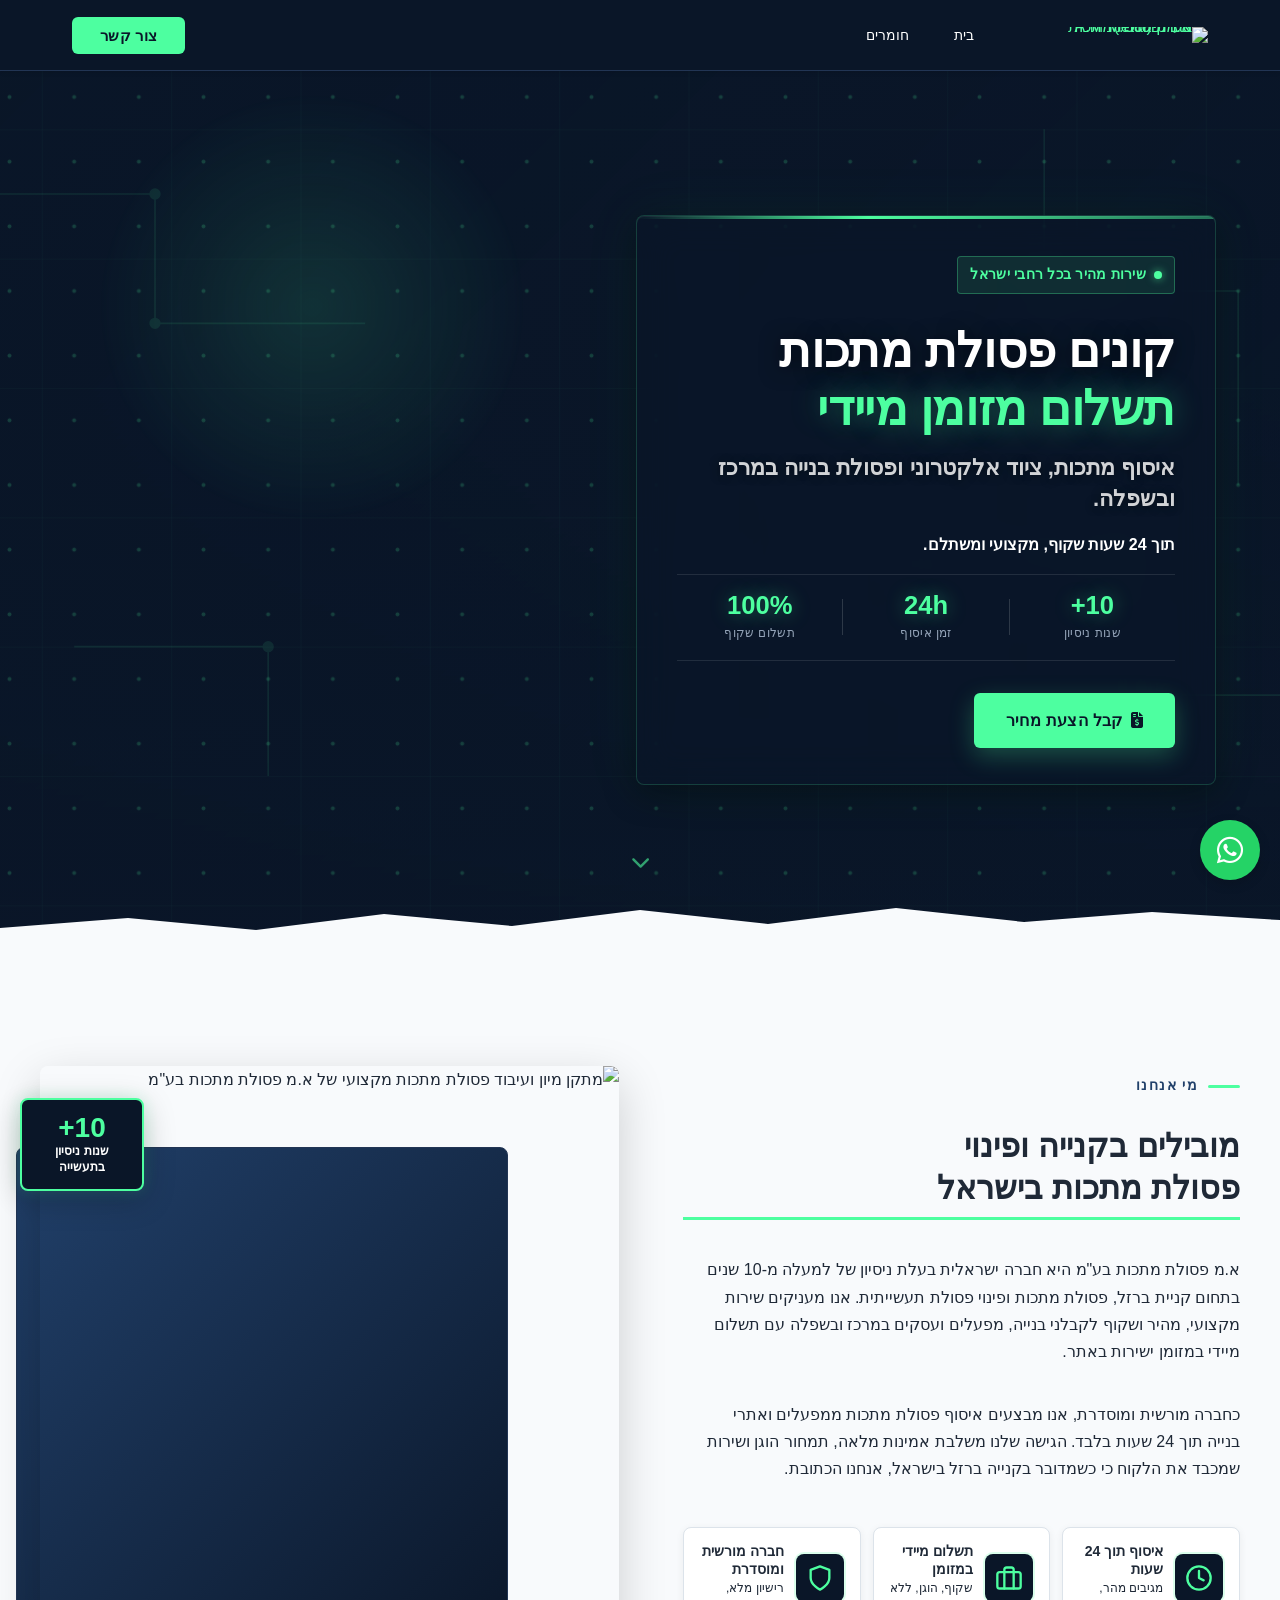
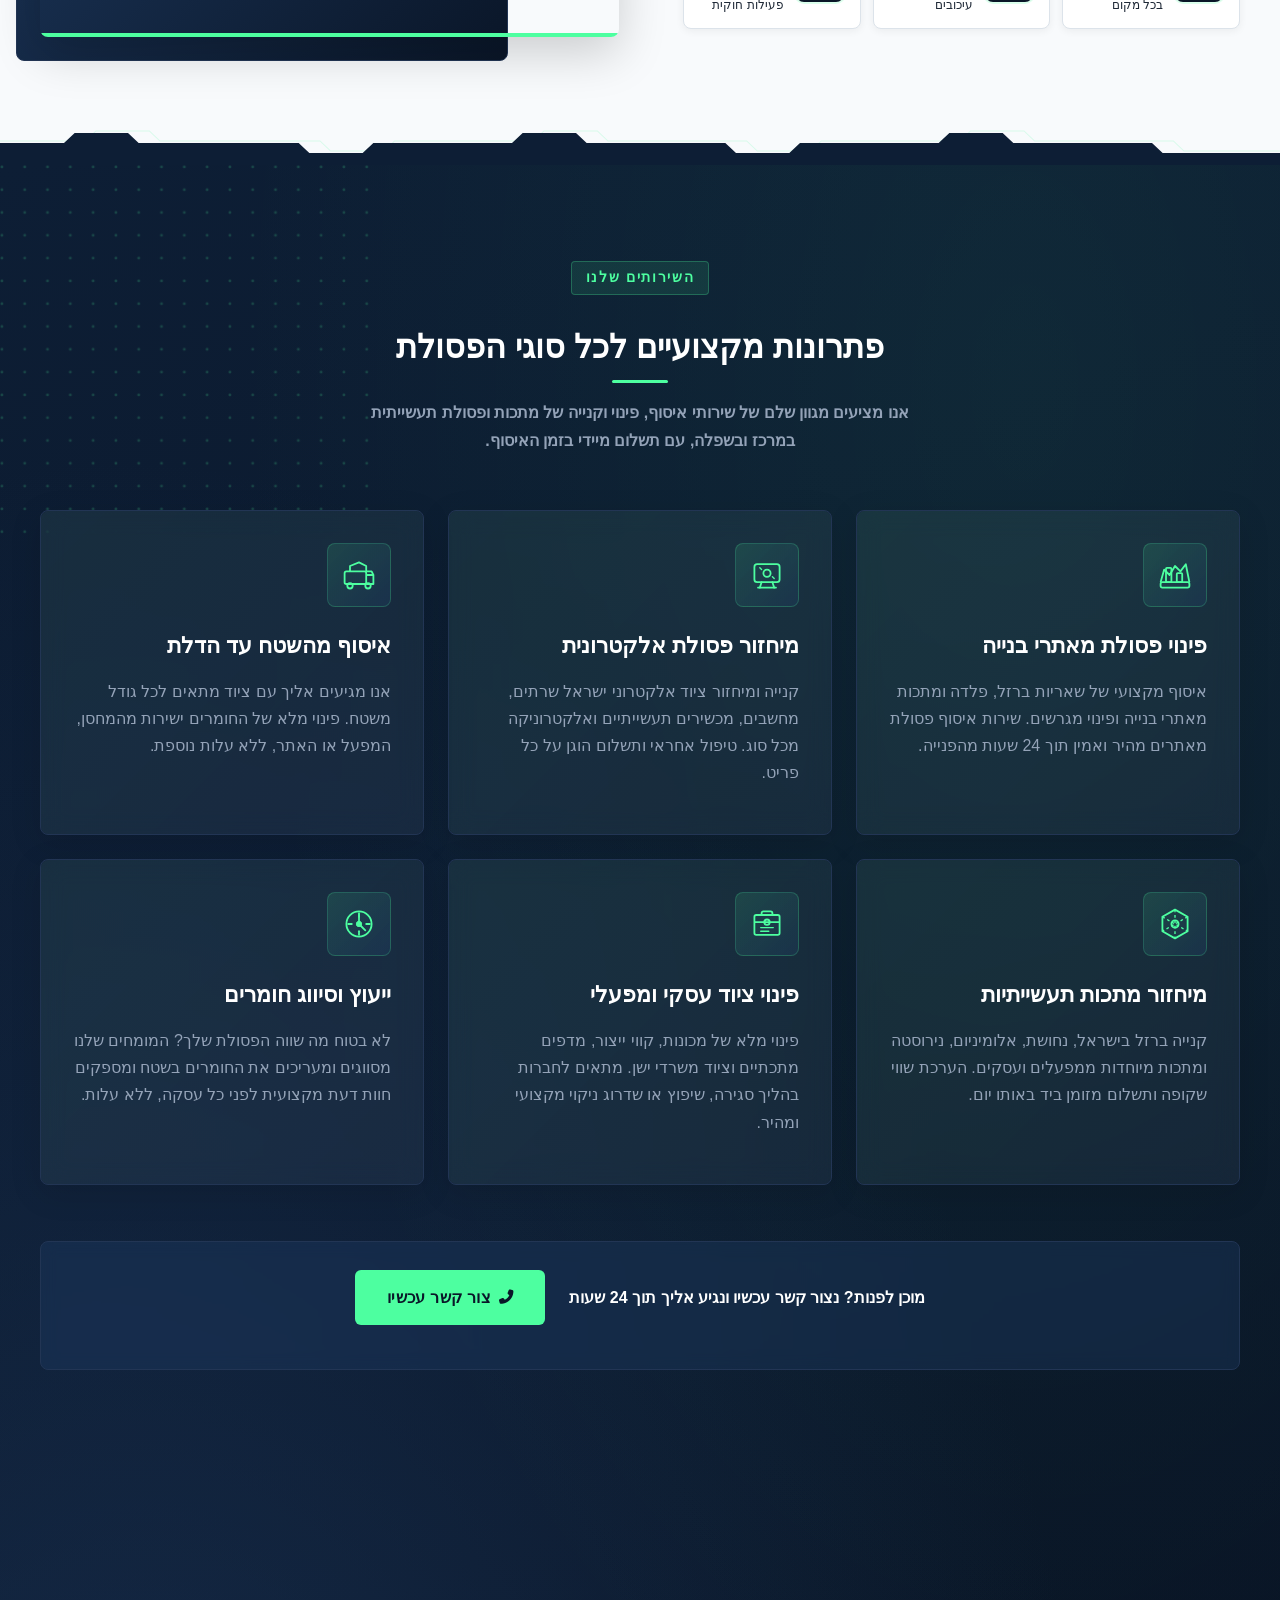
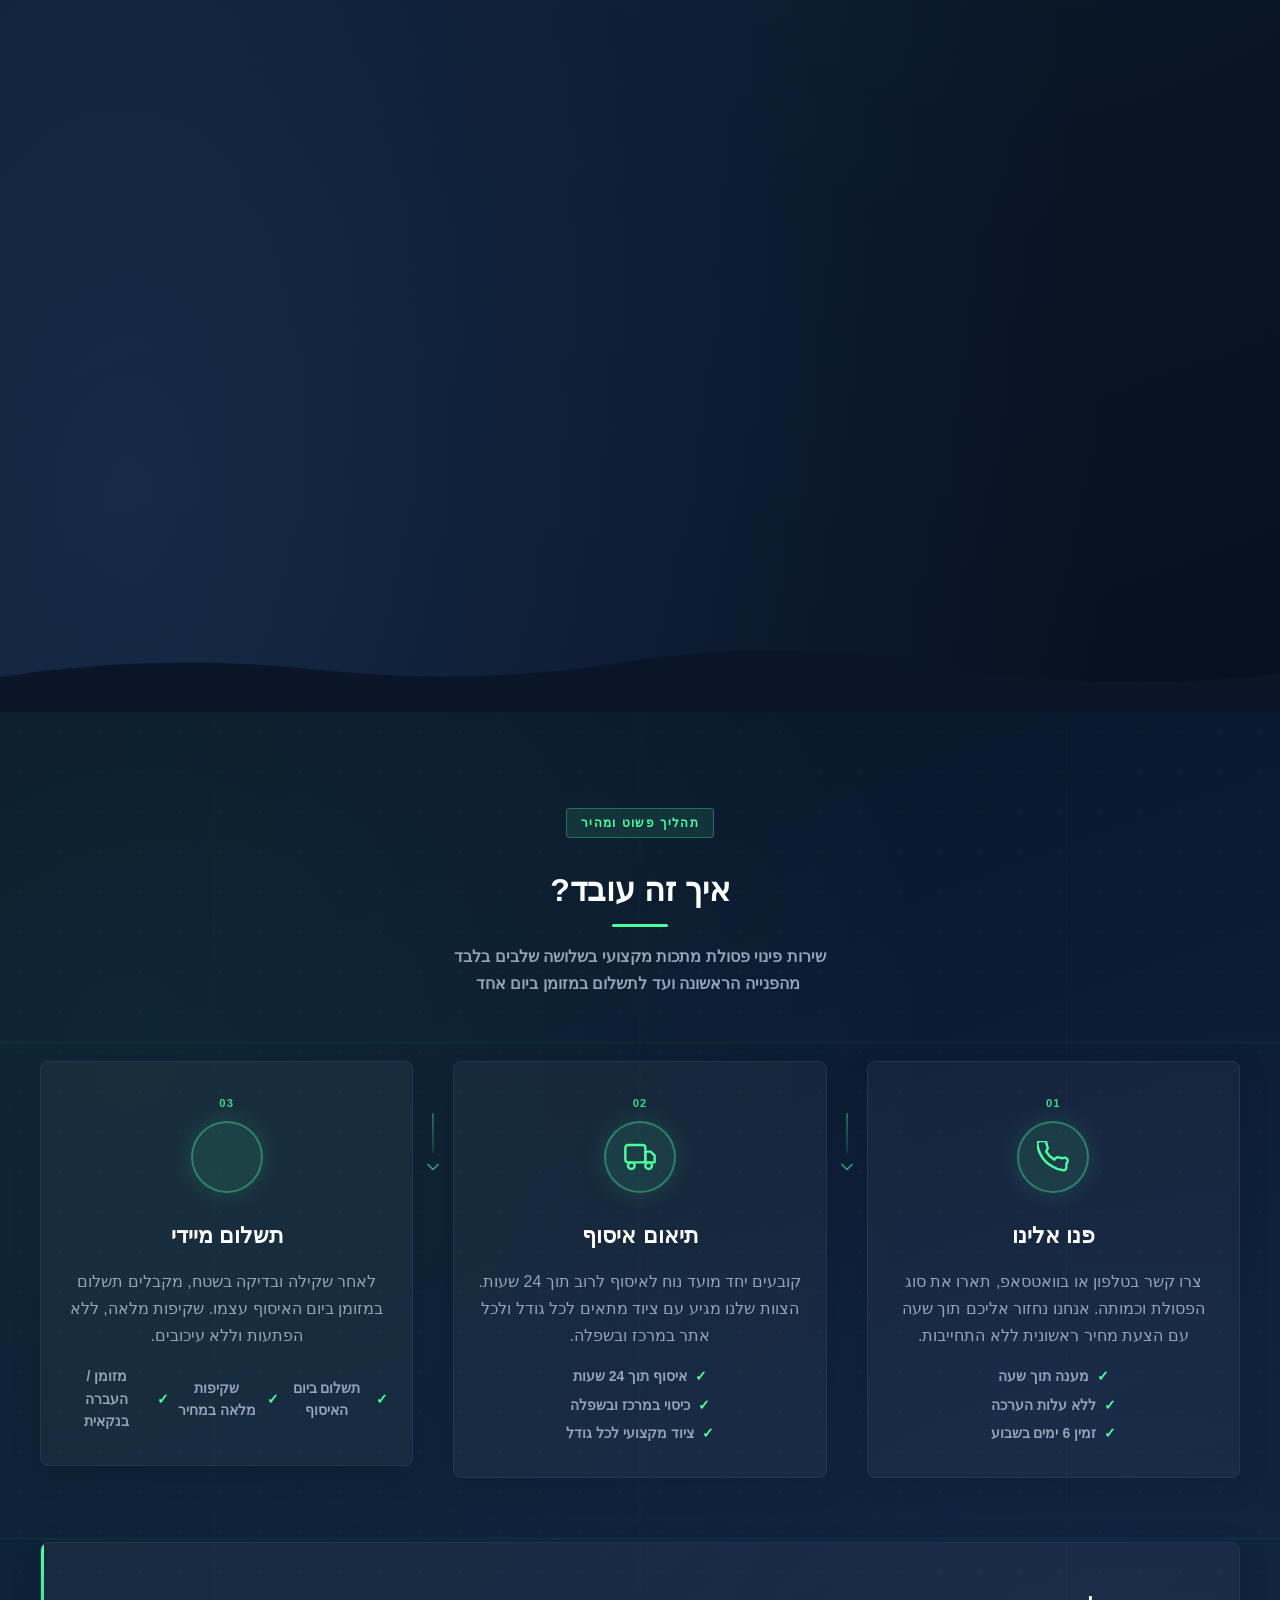
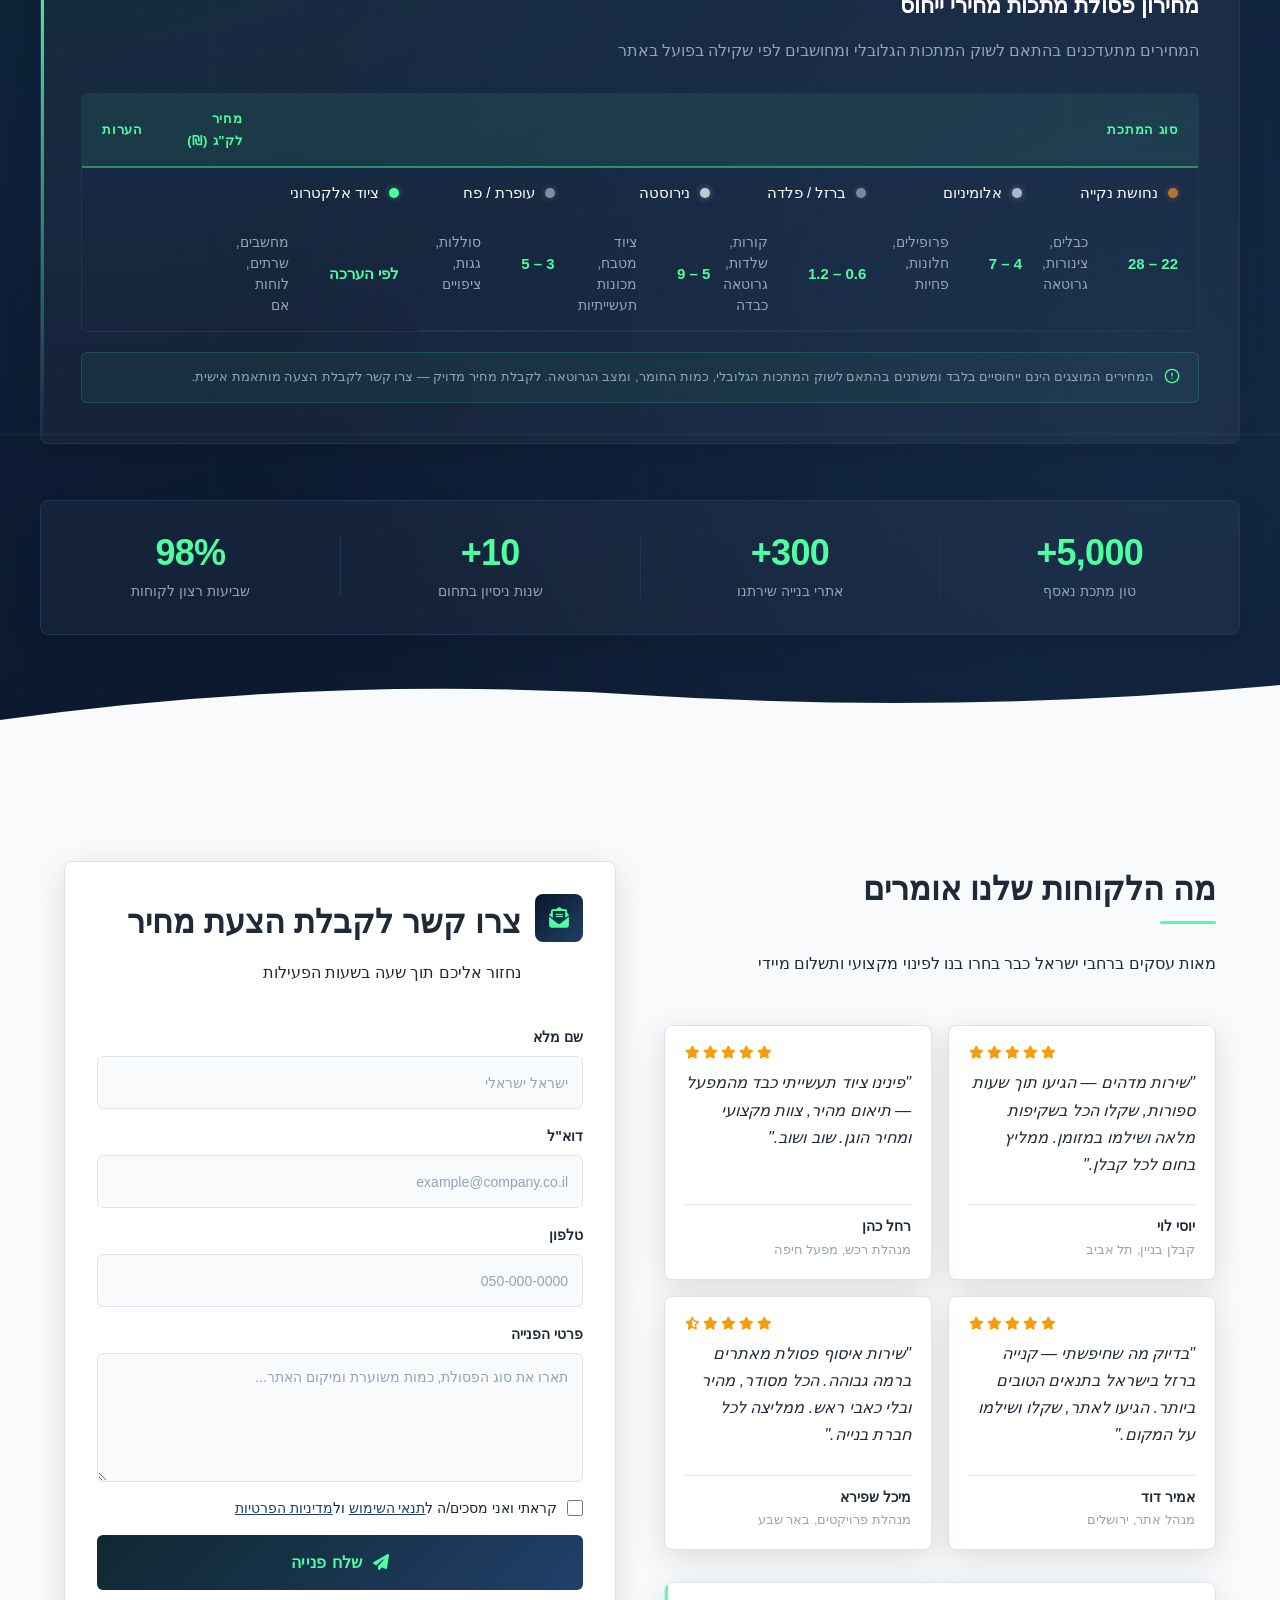
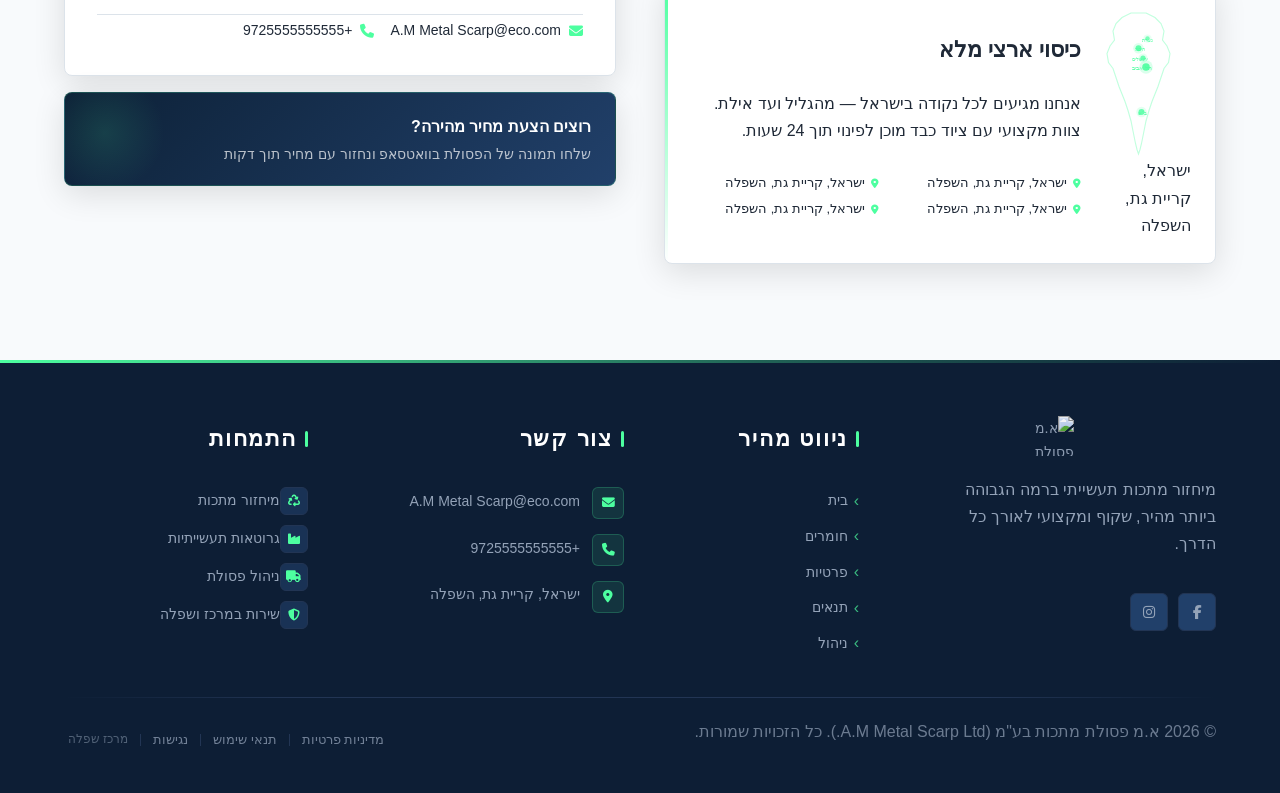
==== commit 8c0644e0: "Background sync: Progressive GitHub Sync" ====
--- a/public/index.html
+++ b/public/index.html
@@ -1 +1 @@
-<!doctype html><html dir="rtl" lang="he"><head><meta charset="UTF-8"><meta content="width=device-width,initial-scale=1" name="viewport"><meta content="index, follow" name="robots"><title>א.מ פסולת מתכות בע"מ | קניית ברזל ומיחזור מתכות – תשלום מזומן מיידי</title><meta content="חברה ישראלית לקניית ברזל, מיחזור מתכות ופינוי פסולת תעשייתית. שירות מהיר תוך 24 שעות, תשלום מזומן מיידי, כיסוי במרכז ובשפלה. 10+ שנות ניסיון." name="description"><meta content="ewaste recycling near me, e waste recycling near me, construction debris removal, קנייה ברזל בישראל, קניית מתכות בישראל" name="keywords"><link href="/assets/favicon.ico" rel="icon" type="image/x-icon"><link href="/assets/favicon-16x16.png" rel="icon" type="image/png" sizes="16x16"><link href="/assets/favicon-32x32.png" rel="icon" type="image/png" sizes="32x32"><link href="/assets/favicon-48x48.png" rel="icon" type="image/png" sizes="48x48"><link href="/assets/favicon-192x192.png" rel="icon" type="image/png" sizes="192x192"><link href="/assets/favicon-512x512.png" rel="icon" type="image/png" sizes="512x512"><link href="/assets/apple-touch-icon.png" rel="apple-touch-icon"><script>!function(){"use strict";var t="b44cf2e4-078c-4fa4-8cd1-63e44698572b",e="https://api.zappy5.com/api/analytics/track",a=18e5,n=2592e6,o=!0,i=!0,r=!0;var s=function(){var e="zappy_visitor_"+t,a=null;try{if(a=localStorage.getItem(e)){var o=JSON.parse(a),i=Date.now();if(i-o.created<n)return o.lastSeen=i,localStorage.setItem(e,JSON.stringify(o)),o.id}}catch(t){console.warn("Zappy Analytics: LocalStorage not available")}var r="zv_"+Date.now()+"_"+Math.random().toString(36).substr(2,9);try{localStorage.setItem(e,JSON.stringify({id:r,created:Date.now(),lastSeen:Date.now()}))}catch(t){}return r}(),c=function(){var e="zappy_session_"+t,n=null;try{if(n=sessionStorage.getItem(e)){var o=JSON.parse(n),i=Date.now();if(i-o.timestamp<a)return o.timestamp=i,sessionStorage.setItem(e,JSON.stringify(o)),o.id}}catch(t){console.warn("Zappy Analytics: SessionStorage not available")}var r="zs_"+Date.now()+"_"+Math.random().toString(36).substr(2,9);try{sessionStorage.setItem(e,JSON.stringify({id:r,timestamp:Date.now()}))}catch(t){}return r}();function l(a,n){n=n||{};var o={website_id:t,event_type:a,page_path:window.location.pathname,referrer:document.referrer||"direct",visitor_id:s,session_id:c,metadata:n};if(navigator.sendBeacon){var i=new Blob([JSON.stringify(o)],{type:"application/json"});navigator.sendBeacon(e,i)}else fetch(e,{method:"POST",headers:{"Content-Type":"application/json"},body:JSON.stringify(o),keepalive:!0}).catch(function(t){console.warn("Zappy Analytics: Failed to track event",t)})}o&&l("pageview",{title:document.title,url:window.location.href}),i&&document.addEventListener("click",function(t){var e=t.target;if("BUTTON"===e.tagName||e.closest("button")){var a="BUTTON"===e.tagName?e:e.closest("button");l("click",{element:"button",text:a.textContent.trim().substring(0,100),id:a.id||null,class:a.className||null})}else if("A"===e.tagName||e.closest("a")){var n="A"===e.tagName?e:e.closest("a");l("navigation",{element:"link",text:n.textContent.trim().substring(0,100),href:n.href,external:n.hostname!==window.location.hostname})}},!0),r&&document.addEventListener("submit",function(t){var e=t.target;l("form_submit",{form_id:e.id||null,form_name:e.name||null,form_action:e.action||null,form_method:e.method||"GET"})},!0);var d=Date.now();window.addEventListener("beforeunload",function(){l("page_unload",{time_on_page:Math.floor((Date.now()-d)/1e3),page_path:window.location.pathname})}),window.zappyAnalytics={track:l,getVisitorId:function(){return s},getSessionId:function(){return c}}}()</script><meta content="א.מ פסולת מתכות | קניית ברזל ומיחזור מתכות – תשלום מזומן מיידי" property="og:title"><meta content="קונים פסולת מתכות, ברזל, נחושת ואלומיניום – תשלום מזומן מיידי, איסוף תוך 24 שעות. 10+ שנות ניסיון, שירות מקצועי לקבלנים ומפעלים במרכז ובשפלה." property="og:description"><meta content="summary_large_image" name="twitter:card"><meta content="א.מ פסולת מתכות | קניית ברזל ומיחזור מתכות – תשלום מזומן מיידי" name="twitter:title"><meta content="קונים פסולת מתכות, ברזל, נחושת ואלומיניום – תשלום מזומן מיידי, איסוף תוך 24 שעות. 10+ שנות ניסיון, שירות מקצועי לקבלנים ומפעלים במרכז ובשפלה." name="twitter:description"><meta content="website" property="og:type"/><meta content="he_IL" property="og:locale"/><link href="https://cdnjs.cloudflare.com/ajax/libs/font-awesome/6.4.0/css/all.min.css" rel="stylesheet"/><link href="/assets/favicon.ico" rel="icon" type="image/x-icon"/><link href="/assets/favicon-16x16.png" rel="icon" type="image/png" sizes="16x16"/><link href="/assets/favicon-32x32.png" rel="icon" type="image/png" sizes="32x32"/><link href="/assets/favicon-48x48.png" rel="icon" type="image/png" sizes="48x48"/><link href="/assets/favicon-192x192.png" rel="icon" type="image/png" sizes="192x192"/><link href="/assets/favicon-512x512.png" rel="icon" type="image/png" sizes="512x512"/><link href="/assets/apple-touch-icon.png" rel="apple-touch-icon"/><link href="https://cdn.jsdelivr.net/npm/vanilla-cookieconsent@3/dist/cookieconsent.css" rel="stylesheet"/><script src="https://cdn.jsdelivr.net/npm/vanilla-cookieconsent@3/dist/cookieconsent.umd.js"></script><script src="https://cdn.jsdelivr.net/gh/mickidum/acc_toolbar/acctoolbar/acctoolbar.min.js"></script><link href="/styles.css" rel="stylesheet"><style id="zappy-dropdown-submenu-styles">#navMenu li:has(.sub-menu),.nav-menu li:has(.sub-menu),.navbar li:has(.sub-menu),nav li:has(.sub-menu){position:relative}#navMenu .sub-menu,.nav-menu .sub-menu,.navbar .sub-menu,nav .sub-menu{display:block!important;position:absolute!important;top:100%;left:0;min-width:220px;background:#fff;border-radius:8px;box-shadow:0 8px 25px rgba(0,0,0,.15);padding:8px 0;opacity:0;visibility:hidden;transform:translateY(10px);transition:all .3s ease;z-index:1000;list-style:none;pointer-events:none}#navMenu li:hover>.sub-menu,.nav-menu li:hover>.sub-menu,.navbar li:hover>.sub-menu,nav li:hover>.sub-menu{opacity:1!important;visibility:visible!important;transform:translateY(0)!important;pointer-events:auto!important}.sub-menu li{list-style:none;margin:0;padding:0}.sub-menu a{display:block!important;padding:10px 16px!important;color:var(--text-dark,#333)!important;font-weight:500;text-decoration:none;white-space:nowrap;transition:background-color .2s}.sub-menu .zappy-nav-child>a{padding-left:28px!important;font-size:.9em!important;opacity:.85!important}[dir=rtl] .sub-menu .zappy-nav-child>a,html[lang=ar] .sub-menu .zappy-nav-child>a,html[lang=he] .sub-menu .zappy-nav-child>a{padding-left:10px!important;padding-right:28px!important}.sub-menu .zappy-nav-parent>a{font-weight:600!important}.sub-menu a:hover{background-color:#f5f5f5}[dir=rtl] .nav-menu .sub-menu,[dir=rtl] .navbar .sub-menu,[dir=rtl] nav .sub-menu,html[lang=ar] .nav-menu .sub-menu,html[lang=ar] .navbar .sub-menu,html[lang=ar] nav .sub-menu,html[lang=he] .nav-menu .sub-menu,html[lang=he] .navbar .sub-menu,html[lang=he] nav .sub-menu{left:auto!important;right:0!important}.sub-menu:empty,.sub-menu:not(:has(li)):not(:has(> a)),.sub-menu:not(:has(li:not(.zappy-hidden-menu-item))):not(:has(> a)){display:none!important;opacity:0!important;visibility:hidden!important;pointer-events:none!important}li:has(.menu-group-title):hover>.sub-menu{opacity:1!important;visibility:visible!important;transform:translateY(0)!important;pointer-events:auto!important}#navMenu>li>.menu-group-title,.nav-menu>li>.menu-group-title{display:inline-block;padding:.5rem 1rem;cursor:default;user-select:none}@media (max-width:768px){#navMenu .sub-menu,.nav-menu .sub-menu,.navbar .sub-menu,nav .sub-menu{position:static!important;transform:none!important;box-shadow:none!important;background:0 0!important;max-height:0;overflow:hidden;opacity:0;visibility:hidden;transition:max-height .3s ease,opacity .3s ease;padding:0!important;border-radius:0!important}#navMenu .sub-menu.mobile-expanded,.nav-menu .sub-menu.mobile-expanded,.navbar .sub-menu.mobile-expanded{max-height:none!important;overflow-y:visible!important;opacity:1!important;visibility:visible!important;padding:8px 0 8px 16px!important}[dir=rtl] .sub-menu.mobile-expanded,html[lang=he] .sub-menu.mobile-expanded{padding:8px 16px 8px 0!important}#navMenu li:hover>.sub-menu,.nav-menu li:hover>.sub-menu,.navbar li:hover>.sub-menu,nav li:hover>.sub-menu{opacity:0;visibility:hidden;pointer-events:none}#navMenu li>.sub-menu.mobile-expanded,.nav-menu li>.sub-menu.mobile-expanded,.navbar li>.sub-menu.mobile-expanded,nav li>.sub-menu.mobile-expanded{opacity:1!important;visibility:visible!important;pointer-events:auto!important}#navMenu li:has(.sub-menu),.nav-menu li:has(.sub-menu),.navbar li:has(.sub-menu),nav li:has(.sub-menu){display:flex!important;flex-wrap:wrap!important;align-items:center!important;position:relative!important;min-height:44px!important}#navMenu li:has(.sub-menu)>a,.nav-menu li:has(.sub-menu)>a,.navbar li:has(.sub-menu)>a,nav li:has(.sub-menu)>a{flex:1!important;min-width:0!important}#navMenu li:has(.sub-menu)>.menu-group-title,.nav-menu li:has(.sub-menu)>.menu-group-title,.navbar li:has(.sub-menu)>.menu-group-title,nav li:has(.sub-menu)>.menu-group-title{flex:1!important;min-width:0!important;padding:0!important;line-height:inherit!important}#navMenu li:has(.sub-menu)>.sub-menu,.nav-menu li:has(.sub-menu)>.sub-menu,.navbar li:has(.sub-menu)>.sub-menu,nav li:has(.sub-menu)>.sub-menu{flex-basis:100%!important;width:100%!important}#navMenu li:has(.sub-menu)>a [class*=arrow],#navMenu li:has(.sub-menu)>a [class*=chevron],.nav-menu li:has(.sub-menu)>a .fa-angle-down,.nav-menu li:has(.sub-menu)>a .fa-chevron-down,.nav-menu li:has(.sub-menu)>a [class*=arrow],.nav-menu li:has(.sub-menu)>a [class*=chevron],nav li:has(.sub-menu)>a [class*=arrow],nav li:has(.sub-menu)>a [class*=chevron]{display:none!important;visibility:hidden!important}.mobile-submenu-toggle{display:flex!important;align-items:center!important;justify-content:center!important;width:44px!important;height:auto!important;background:0 0!important;border:none!important;cursor:pointer!important;color:var(--text-dark)!important;position:static!important;flex-shrink:0!important;align-self:stretch!important;z-index:2!important;padding:0!important;margin:0!important}.mobile-submenu-toggle::after{content:''!important;width:0!important;height:0!important;border-left:6px solid transparent!important;border-right:6px solid transparent!important;border-top:7px solid currentColor!important;transition:transform .3s ease!important}.mobile-submenu-toggle.expanded::after{transform:rotate(180deg)!important}.sub-menu a{padding:10px 0!important;display:block!important;color:var(--text-dark)!important;white-space:normal!important}.sub-menu .zappy-nav-child>a{padding-left:28px!important;font-size:.9em!important;opacity:.85!important}[dir=rtl] .sub-menu .zappy-nav-child>a,html[lang=ar] .sub-menu .zappy-nav-child>a,html[lang=he] .sub-menu .zappy-nav-child>a{padding-left:0!important;padding-right:28px!important}.sub-menu .zappy-nav-parent>a{font-weight:600!important}#navMenu.active,.nav-menu.active{max-width:100vw!important;overflow-x:hidden!important;box-sizing:border-box!important}.navbar .sub-menu li a,.zappy-products-dropdown .sub-menu a,nav.navbar .sub-menu li a{color:var(--text-dark)!important}}@media (min-width:769px){.mobile-submenu-toggle{display:none!important}}</style><style id="zappy-widget-visibility">html[dir=rtl] .whatsapp-float{right:20px!important;left:auto!important}html:not([dir]) .whatsapp-float,html[dir=ltr] .whatsapp-float{left:20px!important;right:auto!important}html[dir=rtl] #mic-access-tool-general-button,html[dir=rtl] #mic-init-access-tool #mic-access-tool-general-button,html[dir=rtl] #mic-init-access-tool .mic-access-tool-general-button,html[dir=rtl] ._access-icon,html[dir=rtl] .mic-access-tool-general-button{left:20px!important;right:auto!important}html:not([dir]) #mic-access-tool-general-button,html:not([dir]) #mic-init-access-tool #mic-access-tool-general-button,html:not([dir]) #mic-init-access-tool .mic-access-tool-general-button,html:not([dir]) ._access-icon,html:not([dir]) .mic-access-tool-general-button,html[dir=ltr] #mic-access-tool-general-button,html[dir=ltr] #mic-init-access-tool #mic-access-tool-general-button,html[dir=ltr] #mic-init-access-tool .mic-access-tool-general-button,html[dir=ltr] ._access-icon,html[dir=ltr] .mic-access-tool-general-button{right:20px!important;left:auto!important}@media (max-width:768px){.whatsapp-float{display:flex!important}}@media (min-width:769px){.whatsapp-float{display:flex!important}}@media (max-width:768px){#mic-access-tool-general-button,#mic-init-access-tool #mic-access-tool-general-button,#mic-init-access-tool .mic-access-tool-general-button,._access-icon,.mic-access-tool-general-button{display:flex!important;visibility:visible!important;opacity:1!important;pointer-events:auto!important}#mic-access-tool-box,#mic-init-access-tool #mic-access-tool-box,._access-menu,.mic-access-tool-box,div[id*=mic-access-tool-box]{visibility:hidden;opacity:0;pointer-events:auto!important}}@media (min-width:769px){#mic-access-tool-general-button,#mic-init-access-tool #mic-access-tool-general-button,#mic-init-access-tool .mic-access-tool-general-button,._access-icon,.mic-access-tool-general-button{display:flex!important;visibility:visible!important;opacity:1!important;pointer-events:auto!important}#mic-access-tool-box,#mic-init-access-tool #mic-access-tool-box,._access-menu,.mic-access-tool-box,div[id*=mic-access-tool-box]{visibility:hidden;opacity:0;pointer-events:auto!important}}</style></head><body><style>#zappy-page-loader{position:fixed;inset:0;z-index:99999;background:#0a1628;display:flex;flex-direction:column;align-items:center;justify-content:center;gap:0;pointer-events:all;overflow:hidden;transition:opacity .55s cubic-bezier(.4,0,1,1),transform .55s cubic-bezier(.4,0,1,1)}#zappy-page-loader.zl-exit{opacity:0;transform:scale(1.04);pointer-events:none}#zappy-page-loader.zl-done{display:none!important}#zappy-loader-bg-dots{position:absolute;inset:0;background-image:radial-gradient(circle,rgba(77,255,160,.12) 1px,transparent 1px);background-size:40px 40px;animation:zl-dots-pulse 3s ease-in-out infinite;pointer-events:none}#zappy-loader-glow{position:absolute;width:600px;height:600px;border-radius:50%;background:radial-gradient(circle,rgba(77,255,160,.09) 0,transparent 70%);animation:zl-glow-pulse 2.5s ease-in-out infinite;pointer-events:none}#zappy-loader-logo-wrap{position:relative;z-index:2;display:flex;flex-direction:column;align-items:center;gap:28px;animation:zl-entrance .7s cubic-bezier(.34,1.56,.64,1) both}#zappy-loader-logo{width:180px;max-width:70vw;height:auto;animation:zl-logo-glow 2s ease-in-out infinite}#zappy-loader-spinner{position:relative;width:54px;height:54px}#zappy-loader-spinner::after,#zappy-loader-spinner::before{content:'';position:absolute;border-radius:50%;border:2px solid transparent}#zappy-loader-spinner::before{inset:0;border-top-color:#4dffa0;border-right-color:rgba(77,255,160,.3);animation:zl-spin 1.1s linear infinite}#zappy-loader-spinner::after{inset:8px;border-bottom-color:rgba(77,255,160,.5);animation:zl-spin .7s linear infinite reverse}#zappy-loader-bar-wrap{width:200px;height:3px;background:rgba(77,255,160,.15);border-radius:999px;overflow:hidden}#zappy-loader-bar{height:100%;width:0%;background:linear-gradient(90deg,#4dffa0,#21ffaa,#4dffa0);background-size:200% 100%;border-radius:999px;animation:zl-bar-fill 1.8s cubic-bezier(.4,0,.2,1) forwards,zl-bar-shimmer 1.2s linear infinite}#zappy-loader-text{font-size:11px;letter-spacing:.18em;color:rgba(77,255,160,.6);text-transform:uppercase;font-family:inherit;animation:zl-text-blink 1.5s ease-in-out infinite;margin-top:4px}#zappy-loader-line-bottom,#zappy-loader-line-top{position:absolute;left:0;right:0;height:2px;background:linear-gradient(90deg,transparent,rgba(77,255,160,.35),transparent);pointer-events:none}#zappy-loader-line-top{top:0;animation:zl-line-slide 2.2s linear infinite}#zappy-loader-line-bottom{bottom:0;animation:zl-line-slide 2.2s linear infinite reverse}@keyframes zl-dots-pulse{0%,100%{opacity:.5}50%{opacity:1}}@keyframes zl-glow-pulse{0%,100%{transform:scale(.8);opacity:.6}50%{transform:scale(1.3);opacity:1}}@keyframes zl-entrance{from{opacity:0;transform:translateY(28px) scale(.85)}to{opacity:1;transform:translateY(0) scale(1)}}@keyframes zl-logo-glow{0%,100%{filter:drop-shadow(0 0 18px rgba(77,255,160,.45)) drop-shadow(0 0 6px rgba(77,255,160,.25));transform:scale(1)}50%{filter:drop-shadow(0 0 38px rgba(77,255,160,.75)) drop-shadow(0 0 14px rgba(77,255,160,.5));transform:scale(1.05)}}@keyframes zl-spin{to{transform:rotate(360deg)}}@keyframes zl-bar-fill{0%{width:0%}60%{width:75%}100%{width:100%}}@keyframes zl-bar-shimmer{0%{background-position:200% center}100%{background-position:-200% center}}@keyframes zl-text-blink{0%,100%{opacity:.5}50%{opacity:1}}@keyframes zl-line-slide{0%{transform:scaleX(0) translateX(-100%)}50%{transform:scaleX(1) translateX(0)}100%{transform:scaleX(0) translateX(100%)}}</style><div id="zappy-page-loader" aria-label="טוען..." role="status"><div id="zappy-loader-bg-dots"></div><div id="zappy-loader-glow"></div><div id="zappy-loader-line-top"></div><div id="zappy-loader-line-bottom"></div><div id="zappy-loader-logo-wrap"><div id="zappy-loader-spinner"></div><div id="zappy-loader-bar-wrap"><div id="zappy-loader-bar"></div></div><div id="zappy-loader-text">טוען...</div></div></div><script>!function(){var e=document.getElementById("zappy-page-loader");function t(){e.classList.add("zl-exit"),setTimeout(function(){e.classList.add("zl-done")},600)}e&&("complete"===document.readyState?setTimeout(t,400):(window.addEventListener("load",function(){setTimeout(t,350)}),setTimeout(t,3500)))}()</script><nav class="navbar" dir="rtl"><button class="mobile-toggle" aria-label="Menu" id="mobileToggle"><svg viewBox="0 0 24 24" height="24" width="24" fill="none" class="hamburger-icon"><path d="M3 12h18M3 6h18M3 18h18" stroke="currentColor" stroke-width="2" stroke-linecap="round"/></svg> <svg viewBox="0 0 24 24" height="24" width="24" fill="none" class="close-icon" style="display:none"><path d="M18 6L6 18M6 6l12 12" stroke="currentColor" stroke-width="2" stroke-linecap="round"/></svg></button> <button class="phone-header-btn" aria-label="Call" data-phone="+9725555555555"><svg viewBox="0 0 24 24" height="20" width="20" fill="currentColor"><path d="M22 16.92v3a2 2 0 0 1-2.18 2 19.79 19.79 0 0 1-8.63-3.07 19.5 19.5 0 0 1-6-6 19.79 19.79 0 0 1-3.07-8.67A2 2 0 0 1 4.11 2h3a2 2 0 0 1 2 1.72 12.84 12.84 0 0 0 .7 2.81 2 2 0 0 1-.45 2.11L8.09 9.91a16 16 0 0 0 6 6l1.27-1.27a2 2 0 0 1 2.11-.45 12.84 12.84 0 0 0 2.81.7A2 2 0 0 1 22 16.92z"/></svg></button><div class="nav-container"><div class="nav-right-group"><div class="nav-brand"><a href="/" class="logo-link"><img alt="א.מ פסולת מתכות בע&quot;מ (A.M Metal Scarp Ltd.)" src="/assets/a-m-metal-scarp-ltd-metal-recycling-waste-management-industrial-scrap-logo-1778063406771-ltamnn.webp?v=1778063407071-bg3sl8" class="logo"/></a></div><ul class="nav-menu" id="navMenu"><li><a href="/">בית</a></li><li><a href="/materials">חומרים</a></li><li class="zappy-hidden-menu-item" style="display:none !important"><a href="/admin">ניהול</a></li></ul></div><div class="nav-cta-container"><a href="/#contact" class="nav-cta-btn">צור קשר</a></div></div></nav><script>window.addEventListener("load",function(){const e=document.querySelector(".navbar, nav, header");if(!e)return void console.log("[Navbar] Navbar element not found");let t=document.getElementById("mobileToggle")||document.querySelector(".mobile-toggle")||document.querySelector(".hamburger")||document.querySelector(".hamburger-menu")||document.querySelector(".menu-toggle")||document.querySelector(".burger-menu")||document.querySelector('[aria-label="Menu"]')||document.querySelector('[aria-label="תפריט"]');const o=document.querySelector(".phone-header-btn"),n=window.getComputedStyle(e);let r=n.backgroundColor;if(console.log("[Navbar] Initial navbar background:",r),"transparent"===r||"rgba(0, 0, 0, 0)"===r||r.startsWith("rgba")&&r.includes(", 0)")){const e=n.backgroundImage;if(e&&"none"!==e)console.log("[Navbar] Navbar has background image/gradient, using dark text"),r="rgb(240, 240, 240)";else{const e=window.getComputedStyle(document.body).backgroundColor;console.log("[Navbar] Navbar transparent, using body background:",e),r=e}}const a=r.match(/\d+/g);if(a&&a.length>=3){const e=(.299*parseInt(a[0])+.587*parseInt(a[1])+.114*parseInt(a[2]))/255;console.log("[Navbar] Mobile button colors preserved from Claude CSS (luminance:",e.toFixed(2)+")");const n=document.createElement("style");n.id="zappy-mobile-nav-fix";document.documentElement.lang;document.documentElement.dir,n.textContent='\n        /* Hide mobile buttons on desktop, show only on mobile */\n        @media (min-width: 769px) {\n          .mobile-toggle,\n          .phone-header-btn {\n            display: none !important;\n          }\n        }\n        \n        /* Show and position mobile buttons correctly on mobile */\n        @media (max-width: 768px) {\n          .mobile-toggle,\n          .phone-header-btn {\n            position: absolute !important;\n            top: 50% !important;\n            transform: translateY(-50%) !important;\n            z-index: 1001 !important;\n            display: flex !important;\n            align-items: center !important;\n            justify-content: center !important;\n            width: 36px !important;\n            height: 36px !important;\n            border-radius: 50% !important;\n            border: none !important;\n            cursor: pointer !important;\n            padding: 6px !important;\n            background: none !important;\n            color: var(--nav-text, var(--text-dark)) !important;\n          }\n          \n          /* LTR positioning (default): hamburger LEFT, phone RIGHT */\n          html:not([dir="rtl"]):not([lang="he"]):not([lang="ar"]) .mobile-toggle,\n          html[dir="ltr"] .mobile-toggle {\n            left: 12px !important;\n            right: auto !important;\n          }\n          html:not([dir="rtl"]):not([lang="he"]):not([lang="ar"]) .phone-header-btn,\n          html[dir="ltr"] .phone-header-btn {\n            right: 12px !important;\n            left: auto !important;\n          }\n          \n          /* RTL positioning: hamburger RIGHT, phone LEFT */\n          html[dir="rtl"] .mobile-toggle,\n          html[lang="he"] .mobile-toggle,\n          html[lang="ar"] .mobile-toggle {\n            right: 12px !important;\n            left: auto !important;\n          }\n          html[dir="rtl"] .phone-header-btn,\n          html[lang="he"] .phone-header-btn,\n          html[lang="ar"] .phone-header-btn {\n            left: 12px !important;\n            right: auto !important;\n          }\n          \n          /* CRITICAL: Ensure nav-container has min-height on mobile */\n          /* All children are positioned absolutely/fixed on mobile, so height:auto collapses to 0 */\n          .nav-container {\n            min-height: 70px !important;\n            position: relative !important;\n          }\n          \n          /* Ensure SVG icons are properly sized and inherit color */\n          .mobile-toggle svg,\n          .phone-header-btn svg {\n            width: 24px !important;\n            height: 24px !important;\n            /* Don\'t force display - let JavaScript control hamburger/close toggle */\n          }\n          \n          /* Reset nav-cta-container on mobile - remove desktop box-shadow/padding */\n          /* that creates a visible ghost box when CTA button is hidden */\n          .nav-cta-container {\n            box-shadow: none !important;\n            padding: 0 !important;\n          }\n          \n          /* Hide nav-cta-container entirely on mobile when there\'s no lang-switcher */\n          /* (only the CTA button is inside, and it\'s hidden on mobile) */\n          .nav-cta-container:not(:has(.lang-switcher)) {\n            display: none !important;\n          }\n          \n          /* CRITICAL: Prevent hero image fade gradient from bleeding over headline text */\n          /* The .image-fade-gradient has bottom: -30px (extends below parent) */\n          /* On mobile stacked layout, this overlaps the h1 text below the image */\n          .hero-image-column {\n            overflow: hidden !important;\n          }\n          .image-fade-gradient {\n            bottom: 0 !important;\n          }\n          \n          /* Hide desktop language switcher on mobile - hamburger menu handles it */\n          /* High specificity to override stored CSS */\n          .lang-switcher,\n          .nav-cta-container .lang-switcher,\n          .nav-container .lang-switcher,\n          .navbar .lang-switcher,\n          .navbar .nav-cta-container .lang-switcher {\n            display: none !important;\n          }\n        }\n      ';const r=document.getElementById("zappy-mobile-nav-fix");r&&r.remove(),document.head.appendChild(n),console.log("[Navbar] Critical CSS injected for mobile nav positioning");const i=window.innerWidth<=768;if(t){const e=t.querySelector(".hamburger-icon"),o=t.querySelector(".close-icon");e&&(e.style.setProperty("width","24px","important"),e.style.setProperty("height","24px","important"),e.style.setProperty("display","block","important")),o&&(o.style.setProperty("width","24px","important"),o.style.setProperty("height","24px","important"),o.style.setProperty("display","none","important")),i?(t.style.setProperty("position","absolute","important"),t.style.setProperty("top","50%","important"),t.style.setProperty("transform","translateY(-50%)","important"),t.style.setProperty("z-index","1001","important"),t.style.removeProperty("left"),t.style.removeProperty("right"),console.log("[Navbar] Mobile toggle positioning applied (mobile viewport)")):(t.style.removeProperty("position"),t.style.removeProperty("top"),t.style.removeProperty("transform"),t.style.removeProperty("z-index"),t.style.removeProperty("left"),t.style.removeProperty("right"),console.log("[Navbar] Desktop viewport - cleared mobile toggle inline positioning"))}if(o){const e=o.querySelector("svg");e&&(e.style.width="24px",e.style.height="24px",e.setAttribute("width","24"),e.setAttribute("height","24")),i?(o.style.setProperty("position","absolute","important"),o.style.setProperty("top","50%","important"),o.style.setProperty("transform","translateY(-50%)","important"),o.style.setProperty("z-index","1001","important"),o.style.removeProperty("left"),o.style.removeProperty("right"),console.log("[Navbar] Phone button positioning applied (mobile viewport)")):(o.style.removeProperty("position"),o.style.removeProperty("top"),o.style.removeProperty("transform"),o.style.removeProperty("z-index"),o.style.removeProperty("left"),o.style.removeProperty("right"),console.log("[Navbar] Desktop viewport - cleared phone button inline positioning"))}}else console.log("[Navbar] Could not parse background color:",r);t=document.getElementById("mobileToggle")||document.querySelector(".mobile-toggle")||document.querySelector(".hamburger")||document.querySelector(".hamburger-menu")||document.querySelector(".menu-toggle")||document.querySelector(".burger-menu")||document.querySelector('[aria-label="Menu"]')||document.querySelector('[aria-label="תפריט"]');const i=document.getElementById("navMenu")||document.querySelector(".nav-menu")||document.querySelector(".nav-links")||document.querySelector("nav ul:not(.submenu)");if(!t||!i)return void console.log("[Navbar] Mobile toggle or menu not found:",{toggle:!!t,menu:!!i});i.id||(i.id="navMenu"),console.log("[Navbar] Initializing mobile menu...");const l=t.cloneNode(!0);t.parentNode.replaceChild(l,t),l.addEventListener("click",function(e){e.preventDefault(),e.stopPropagation();const t=this.querySelector(".hamburger-icon"),o=this.querySelector(".close-icon");i.classList.contains("active")?(i.classList.remove("active"),t&&t.style.setProperty("display","block","important"),o&&o.style.setProperty("display","none","important"),document.body.style.overflow="",console.log("[Navbar] Menu closed")):(i.classList.add("active"),t&&t.style.setProperty("display","none","important"),o&&o.style.setProperty("display","block","important"),document.body.style.overflow="hidden",console.log("[Navbar] Menu opened"))}),i.querySelectorAll("a").forEach(function(e){e.addEventListener("click",function(){if("#"===this.getAttribute("href"))return;const e=l.querySelector(".hamburger-icon"),t=l.querySelector(".close-icon");i.classList.remove("active"),e&&e.style.setProperty("display","block","important"),t&&t.style.setProperty("display","none","important"),document.body.style.overflow="",console.log("[Navbar] Menu closed (link clicked)")})});var s=i.querySelectorAll(".dropdown-toggle");s.forEach(function(e){e.addEventListener("click",function(e){e.preventDefault(),e.stopPropagation();var t=this.closest(".nav-dropdown");t&&(t.parentNode.querySelectorAll(".nav-dropdown.open").forEach(function(e){e!==t&&e.classList.remove("open")}),t.classList.toggle("open"),console.log("[Navbar] Dropdown toggled:",t.classList.contains("open")?"open":"closed"))})}),document.addEventListener("click",function(e){e.target.closest(".nav-dropdown")||document.querySelectorAll(".nav-dropdown.open").forEach(function(e){e.classList.remove("open")})}),console.log("[Navbar] Dropdown handlers initialized for "+s.length+" dropdowns"),o&&o.addEventListener("click",function(){const e=document.querySelectorAll('a[href^="tel:"]'),t=e.length>0?e[0].getAttribute("href").replace("tel:",""):"+9725555555555";window.location.href="tel:"+t,console.log("[Navbar] Phone button clicked")}),console.log("[Navbar] Mobile menu initialized successfully")})</script><main><section class="index-hero-section" data-layout-spec="בית-hero" dir="rtl" id="index-hero-section" data-hero-type="fullscreen-scrim"><div class="index-hero-bg-wrapper" aria-hidden="true"><img alt="מתחם מיחזור מתכות תעשייתי של א.מ פסולת מתכות" src="/assets/site-index-hero-image-1.webp" class="index-hero-bg-img" data-element-id="img-1778060927804-trajwqxje" data-element-type="image" data-context="Dramatic cinematic industrial scrap metal yard at dusk, massive piles of crushed metallic scrap, steel beams, copper wire bundles, and electronic waste under a deep navy sky with subtle green atmospheric glow on the horizon. Heavy industrial machinery in background. Dark, authoritative, premium tech-industrial mood. Wide angle, high contrast, photorealistic." data-hero-background="true" data-hero-bg="true" data-placeholder="index-hero-image-1" height="700" width="1200"/></div><div class="index-hero-scrim" aria-hidden="true"></div><svg viewBox="0 0 900 600" aria-hidden="true" xmlns="http://www.w3.org/2000/svg" data-no-icon-edit="true" preserveAspectRatio="xMidYMid slice" class="index-hero-circuit-pattern"><defs><pattern height="40" id="heroDotsPattern" patternUnits="userSpaceOnUse" width="40" x="0" y="0"><circle cx="20" cy="20" r="1.2" fill="#4DFFA0" opacity="0.18"/></pattern><pattern height="80" id="heroGridPattern" patternUnits="userSpaceOnUse" width="80" x="0" y="0"><path d="M80 0 L0 0 0 80" stroke="#4DFFA0" stroke-width="0.4" fill="none" opacity="0.07"/></pattern></defs><rect height="600" width="900" fill="url(#heroDotsPattern)"/><rect height="600" width="900" fill="url(#heroGridPattern)"/><g fill="none" opacity="0.09" stroke="#4DFFA0" stroke-width="1"><polyline points="50,120 150,120 150,200 280,200"/><circle cx="150" cy="120" r="3" fill="#4DFFA0"/><circle cx="150" cy="200" r="3" fill="#4DFFA0"/><polyline points="700,80 700,180 820,180 820,300"/><circle cx="700" cy="180" r="3" fill="#4DFFA0"/><polyline points="100,400 220,400 220,480"/><circle cx="220" cy="400" r="3" fill="#4DFFA0"/><polyline points="600,350 750,350 750,430 880,430"/><circle cx="750" cy="350" r="3" fill="#4DFFA0"/></g></svg><div class="index-hero-glow-orb" aria-hidden="true"></div><div class="index-hero-container"><div class="index-hero-glass-card"><div class="index-hero-accent-bar" aria-hidden="true"></div><div class="index-hero-badge"><span class="index-hero-badge-dot" aria-hidden="true"></span> <span>שירות מהיר בכל רחבי ישראל</span></div><h1 class="index-hero-h1">קונים פסולת מתכות<br/><span class="index-hero-h1-accent">תשלום מזומן מיידי</span></h1><h3 class="index-hero-subtitle index-hero-subtitle-text" data-zappy-text-width="full" style="text-align:right;max-width:none;margin-left:auto;margin-right:auto">איסוף מתכות, ציוד אלקטרוני ופסולת בנייה במרכז ובשפלה.</h3><p><b>תוך 24 שעות שקוף, מקצועי ומשתלם.</b></p><div class="index-hero-metrics" aria-label="נתוני אמון"><div class="index-hero-metric"><span class="index-hero-metric-num">10+</span> <span class="index-hero-metric-label">שנות ניסיון</span></div><div class="index-hero-metric-divider" aria-hidden="true"></div><div class="index-hero-metric"><span class="index-hero-metric-num">24h</span> <span class="index-hero-metric-label">זמן איסוף</span></div><div class="index-hero-metric-divider" aria-hidden="true"></div><div class="index-hero-metric"><span class="index-hero-metric-num">100%</span> <span class="index-hero-metric-label">תשלום שקוף</span></div></div><div class="index-hero-ctas"><a href="#contact" class="index-hero-btn-primary" data-element-id="btn-1778060927797-f4boh9q5k" data-element-type="button" data-native-element="true"><i class="fas fa-file-invoice-dollar" aria-hidden="true"></i> קבל הצעת מחיר </a><a href="#" class="index-hero-btn-whatsapp" data-element-id="btn-1778060927797-glvqhkz8k" data-element-type="button" data-native-element="true" rel="noopener noreferrer" style="display:none !important" target="_blank"><i class="fab fa-whatsapp" aria-hidden="true"></i> וואטסאפ עכשיו</a></div></div></div><div class="index-hero-scroll-indicator" aria-hidden="true"><div class="index-hero-chevron"><i class="fas fa-chevron-down" data-element-id="icon-1778060927801-kpwgjlyrb" data-element-type="icon" data-icon-type="fontawesome"></i></div></div><div class="index-hero-divider-wrapper" aria-hidden="true"><svg viewBox="0 0 1200 70" aria-hidden="true" xmlns="http://www.w3.org/2000/svg" data-no-icon-edit="true" preserveAspectRatio="none"><path d="M0,70 L0,28 L120,18 L240,30 L360,14 L480,26 L600,10 L720,24 L840,8 L960,22 L1080,12 L1200,20 L1200,70 Z" fill="var(--bg-light)"/></svg></div><div style="position:absolute !important;overflow:hidden !important;width:100% !important;max-width:none !important;margin-left:0px !important;margin-right:0px !important;height:100% !important;display:block !important;top:0px !important;left:0px !important;z-index:1 !important" data-element-type="image" data-zappy-wrapper-margins-applied="true" data-zappy-zoom-clip="true" data-zappy-zoom-wrapper="true" data-zappy-zoom-wrapper-align="center" data-zappy-zoom-wrapper-height="99px" data-zappy-zoom-wrapper-width="181px" data-zappy-zoom-wrapper-width-mode="full"></div></section><section class="index-overview-section" data-layout-spec="בית-overview" dir="rtl" id="index-overview-section"><div class="index-overview-container"><div class="index-overview-content"><div class="index-overview-eyebrow"><span class="index-overview-eyebrow-line"></span> <span class="index-overview-eyebrow-text">מי אנחנו</span></div><h2 class="index-overview-heading">מובילים בקנייה ופינוי<br/>פסולת מתכות בישראל</h2><p class="index-overview-body">א.מ פסולת מתכות בע"מ היא חברה ישראלית בעלת ניסיון של למעלה מ-10 שנים בתחום קניית ברזל, פסולת מתכות ופינוי פסולת תעשייתית. אנו מעניקים שירות מקצועי, מהיר ושקוף לקבלני בנייה, מפעלים ועסקים במרכז ובשפלה עם תשלום מיידי במזומן ישירות באתר.</p><p class="index-overview-body">כחברה מורשית ומוסדרת, אנו מבצעים איסוף פסולת מתכות ממפעלים ואתרי בנייה תוך 24 שעות בלבד. הגישה שלנו משלבת אמינות מלאה, תמחור הוגן ושירות שמכבד את הלקוח כי כשמדובר בקנייה ברזל בישראל, אנחנו הכתובת.</p><div class="index-overview-badges"><div class="index-overview-badge"><div class="index-overview-badge-icon"><svg viewBox="0 0 24 24" aria-hidden="true" xmlns="http://www.w3.org/2000/svg" height="28" width="28" fill="none" data-element-type="icon" data-icon-type="svg" stroke="currentColor" stroke-linecap="round" stroke-linejoin="round" stroke-width="2"><circle cx="12" cy="12" r="10"/><polyline points="12 6 12 12 16 14"/></svg></div><div class="index-overview-badge-content"><span class="index-overview-badge-title">איסוף תוך 24 שעות</span> <span class="index-overview-badge-sub" style="color:rgb(31, 41, 55) !important">מגיבים מהר, בכל מקום</span></div></div><div class="index-overview-badge"><div class="index-overview-badge-icon"><svg viewBox="0 0 24 24" aria-hidden="true" xmlns="http://www.w3.org/2000/svg" height="28" width="28" fill="none" data-element-type="icon" data-icon-type="svg" stroke="currentColor" stroke-linecap="round" stroke-linejoin="round" stroke-width="2"><rect height="14" width="20" rx="2" x="2" y="7" ry="2"/><path d="M16 21V5a2 2 0 0 0-2-2h-4a2 2 0 0 0-2 2v16"/></svg></div><div class="index-overview-badge-content"><span class="index-overview-badge-title">תשלום מיידי במזומן</span> <span class="index-overview-badge-sub" style="color:rgb(31, 41, 55) !important">שקוף, הוגן, ללא עיכובים</span></div></div><div class="index-overview-badge"><div class="index-overview-badge-icon"><svg viewBox="0 0 24 24" aria-hidden="true" xmlns="http://www.w3.org/2000/svg" height="28" width="28" fill="none" data-element-type="icon" data-icon-type="svg" stroke="currentColor" stroke-linecap="round" stroke-linejoin="round" stroke-width="2"><path d="M12 22s8-4 8-10V5l-8-3-8 3v7c0 6 8 10 8 10z"/></svg></div><div class="index-overview-badge-content"><span class="index-overview-badge-title">חברה מורשית ומוסדרת</span> <span class="index-overview-badge-sub" style="color:rgb(31, 41, 55) !important">רישיון מלא, פעילות חוקית</span></div></div></div></div><div class="index-overview-imagery"><div class="index-overview-backplate" aria-hidden="true"></div><div class="index-overview-image-frame"><div style="position:relative !important;overflow:hidden !important;width:579px !important;max-width:100% !important;margin-left:auto !important;margin-right:auto !important;height:571px !important;display:block !important" data-element-type="image" data-zappy-wrapper-margins-applied="true" data-zappy-zoom-clip="true" data-zappy-zoom-wrapper="true" data-zappy-zoom-wrapper-align="center" data-zappy-zoom-wrapper-height="571px" data-zappy-zoom-wrapper-width="579px" data-zappy-zoom-wrapper-width-mode="px" data-element-id="img-1778060927804-8thfoftqj"><img alt="מתקן מיון ועיבוד פסולת מתכות מקצועי של א.מ פסולת מתכות בע&quot;מ" src="/assets/site-index-overview-image-1-1778061001065-tff27s.webp?v=1778061003999" data-element-id="img-1778060927804-8thfoftqj" data-element-type="image" data-context="Professional industrial metal scrap yard in Israel. A large organized facility showing sorted piles of ferrous and non-ferrous scrap metal — steel beams, copper wire bundles, aluminum sheets. A uniformed worker operates heavy equipment in the foreground under bright daylight. Clean, authoritative, corporate feel. High-resolution, sharp focus, warm natural daylight." data-placeholder="index-overview-image-1" height="680" width="560" data-zappy-object-position="50% 50%" data-zappy-original-height="571" data-zappy-original-width="579" data-zappy-zoom="1" style="object-position:50% 50% !important;margin:0px !important;left:0% !important;top:0% !important;width:100% !important;height:100% !important;max-width:none !important;max-height:none !important;display:block !important;object-fit:cover !important"/></div><div class="index-overview-image-accent" aria-hidden="true"></div></div><div class="index-overview-stat-chip"><span class="index-overview-stat-number">10+</span> <span class="index-overview-stat-label">שנות ניסיון בתעשייה</span></div></div></div><div class="index-overview-divider-wrapper"><svg viewBox="0 0 1200 64" aria-hidden="true" xmlns="http://www.w3.org/2000/svg" data-no-icon-edit="true" preserveAspectRatio="none"><polyline points="0,40 80,40 90,30 140,30 150,40 300,40 310,50 360,50 370,40 500,40 510,30 560,30 570,40 700,40 710,50 760,50 770,40 900,40 910,30 960,30 970,40 1100,40 1110,50 1200,50" fill="none" opacity="0.18" stroke="var(--accent)" stroke-width="1"/><path d="M0,64 L0,42 L60,42 L70,32 L120,32 L130,42 L280,42 L290,52 L340,52 L350,42 L480,42 L490,32 L540,32 L550,42 L680,42 L690,52 L740,52 L750,42 L880,42 L890,32 L940,32 L950,42 L1080,42 L1090,52 L1200,52 L1200,64 Z" fill="#0D1E35"/></svg></div></section><section class="index-services-section" data-layout-spec="בית-services" dir="rtl" id="index-services-section" style="min-height:2146.67px !important"><div class="index-services-section__bg-pattern" aria-hidden="true"><svg viewBox="0 0 400 400" aria-hidden="true" xmlns="http://www.w3.org/2000/svg" height="400" width="400" data-no-icon-edit="true" preserveAspectRatio="xMidYMid slice"><defs><pattern height="24" id="srv-dot-grid" patternUnits="userSpaceOnUse" width="24" x="0" y="0"><circle cx="2" cy="2" r="1.5" fill="#4DFFA0" opacity="0.18"/></pattern></defs><rect height="400" width="400" fill="url(#srv-dot-grid)"/></svg></div><div class="index-services-section__container"><div class="index-services-section__header"><p><span class="index-services-section__label">השירותים שלנו</span></p><h2 class="index-services-section__title">פתרונות מקצועיים לכל סוגי הפסולת</h2><p class="index-services-section__subtitle"><b>אנו מציעים מגוון שלם של שירותי איסוף, פינוי וקנייה של מתכות ופסולת תעשייתית<br/>במרכז ובשפלה, עם תשלום מיידי בזמן האיסוף.</b></p></div><div class="zappy-preserve-css-grid index-services-section__grid" style="--zappy-grid-cols:repeat(3, minmax(0, 1fr));display:grid;grid-template-columns:repeat(3, minmax(0, 1fr));align-items:stretch !important" data-original-gap="24px" data-original-item-width="384" data-zappy-auto-grid="true" data-zappy-explicit-columns="true" id="zappy-auto-grid-1778060927843-pivff1"><article class="index-services-section__card" data-grid-item-index="0"><div class="index-services-section__card-icon-wrap"><svg viewBox="0 0 40 40" aria-hidden="true" xmlns="http://www.w3.org/2000/svg" height="40" width="40" fill="none" data-element-type="icon" data-icon-type="svg" class="index-services-section__card-icon"><rect height="6" width="32" fill="none" rx="2" stroke="currentColor" stroke-width="2" x="4" y="28"/><rect height="16" width="6" fill="none" rx="1" stroke="currentColor" stroke-width="2" x="10" y="12"/><rect height="10" width="6" fill="none" rx="1" stroke="currentColor" stroke-width="2" x="22" y="18"/><path d="M4 28L8 14L14 20L20 10L26 16L32 8L36 28" stroke="currentColor" stroke-width="2" fill="none" stroke-linejoin="round"/></svg></div><div class="index-services-section__card-content"><h3 class="index-services-section__card-title">פינוי פסולת מאתרי בנייה</h3><p class="index-services-section__card-desc">איסוף מקצועי של שאריות ברזל, פלדה ומתכות מאתרי בנייה ופינוי מגרשים. שירות איסוף פסולת מאתרים מהיר ואמין תוך 24 שעות מהפנייה.</p></div></article><article class="index-services-section__card" data-grid-item-index="1"><div class="index-services-section__card-icon-wrap"><svg viewBox="0 0 40 40" aria-hidden="true" xmlns="http://www.w3.org/2000/svg" height="40" width="40" fill="none" data-element-type="icon" data-icon-type="svg" class="index-services-section__card-icon"><rect height="20" width="28" fill="none" rx="3" stroke="currentColor" stroke-width="2" x="6" y="8"/><line x1="14" x2="12" y1="28" y2="34" stroke="currentColor" stroke-width="2" stroke-linecap="round"/><line x1="26" x2="28" y1="28" y2="34" stroke="currentColor" stroke-width="2" stroke-linecap="round"/><line x1="10" x2="30" y1="34" y2="34" stroke="currentColor" stroke-width="2" stroke-linecap="round"/><circle cx="20" cy="18" r="4" fill="none" stroke="currentColor" stroke-width="2"/><line x1="12" x2="14" y1="12" y2="14" stroke="currentColor" stroke-width="1.5" stroke-linecap="round"/><line x1="26" x2="28" y1="22" y2="24" stroke="currentColor" stroke-width="1.5" stroke-linecap="round"/></svg></div><div class="index-services-section__card-content"><h3 class="index-services-section__card-title">מיחזור פסולת אלקטרונית</h3><p class="index-services-section__card-desc">קנייה ומיחזור ציוד אלקטרוני ישראל שרתים, מחשבים, מכשירים תעשייתיים ואלקטרוניקה מכל סוג. טיפול אחראי ותשלום הוגן על כל פריט.</p></div></article><article class="index-services-section__card" data-grid-item-index="2"><div class="index-services-section__card-icon-wrap"><svg viewBox="0 0 40 40" aria-hidden="true" xmlns="http://www.w3.org/2000/svg" height="40" width="40" fill="none" data-element-type="icon" data-icon-type="svg" class="index-services-section__card-icon"><rect height="14" width="24" fill="none" rx="2" stroke="currentColor" stroke-width="2" x="4" y="16"/><path d="M28 20L36 20L36 30L28 30" stroke="currentColor" stroke-width="2" fill="none" stroke-linejoin="round"/><path d="M28 16L34 16L36 20" stroke="currentColor" stroke-width="2" fill="none" stroke-linejoin="round"/><circle cx="10" cy="32" r="3" fill="none" stroke="currentColor" stroke-width="2"/><circle cx="30" cy="32" r="3" fill="none" stroke="currentColor" stroke-width="2"/><path d="M10 16V10L20 6L28 10V16" stroke="currentColor" stroke-width="2" fill="none" stroke-linejoin="round"/></svg></div><div class="index-services-section__card-content"><h3 class="index-services-section__card-title">איסוף מהשטח עד הדלת</h3><p class="index-services-section__card-desc">אנו מגיעים אליך עם ציוד מתאים לכל גודל משטח. פינוי מלא של החומרים ישירות מהמחסן, המפעל או האתר, ללא עלות נוספת.</p></div></article><article class="index-services-section__card" data-grid-item-index="3"><div class="index-services-section__card-icon-wrap"><svg viewBox="0 0 40 40" aria-hidden="true" xmlns="http://www.w3.org/2000/svg" height="40" width="40" fill="none" data-element-type="icon" data-icon-type="svg" class="index-services-section__card-icon"><path d="M20 4L34 12V28L20 36L6 28V12L20 4Z" stroke="currentColor" stroke-width="2" fill="none" stroke-linejoin="round"/><path d="M20 4L20 36" stroke="currentColor" stroke-width="1.5" stroke-dasharray="3 3"/><path d="M6 12L34 28" stroke="currentColor" stroke-width="1.5" stroke-dasharray="3 3"/><path d="M34 12L6 28" stroke="currentColor" stroke-width="1.5" stroke-dasharray="3 3"/><circle cx="20" cy="20" r="4" fill="none" stroke="currentColor" stroke-width="2"/></svg></div><div class="index-services-section__card-content"><h3 class="index-services-section__card-title">מיחזור מתכות תעשייתיות</h3><p class="index-services-section__card-desc">קנייה ברזל בישראל, נחושת, אלומיניום, נירוסטה ומתכות מיוחדות ממפעלים ועסקים. הערכת שווי שקופה ותשלום מזומן ביד באותו יום.</p></div></article><article class="index-services-section__card" data-grid-item-index="4"><div class="index-services-section__card-icon-wrap"><svg viewBox="0 0 40 40" aria-hidden="true" xmlns="http://www.w3.org/2000/svg" height="40" width="40" fill="none" data-element-type="icon" data-icon-type="svg" class="index-services-section__card-icon"><rect height="22" width="28" fill="none" rx="2" stroke="currentColor" stroke-width="2" x="6" y="10"/><path d="M14 10V8C14 6.9 14.9 6 16 6H24C25.1 6 26 6.9 26 8V10" stroke="currentColor" stroke-width="2" fill="none"/><line x1="6" x2="34" y1="18" y2="18" stroke="currentColor" stroke-width="2"/><circle cx="20" cy="18" r="3" fill="none" stroke="currentColor" stroke-width="2"/><line x1="13" x2="27" y1="24" y2="24" stroke="currentColor" stroke-width="1.5" stroke-linecap="round"/><line x1="13" x2="22" y1="28" y2="28" stroke="currentColor" stroke-width="1.5" stroke-linecap="round"/></svg></div><div class="index-services-section__card-content"><h3 class="index-services-section__card-title">פינוי ציוד עסקי ומפעלי</h3><p class="index-services-section__card-desc">פינוי מלא של מכונות, קווי ייצור, מדפים מתכתיים וציוד משרדי ישן. מתאים לחברות בהליך סגירה, שיפוץ או שדרוג ניקוי מקצועי ומהיר.</p></div></article><article class="index-services-section__card" data-grid-item-index="5"><div class="index-services-section__card-icon-wrap"><svg viewBox="0 0 40 40" aria-hidden="true" xmlns="http://www.w3.org/2000/svg" height="40" width="40" fill="none" data-element-type="icon" data-icon-type="svg" class="index-services-section__card-icon"><circle cx="20" cy="20" r="14" fill="none" stroke="currentColor" stroke-width="2"/><path d="M20 10V20L27 27" stroke="currentColor" stroke-width="2" stroke-linecap="round" stroke-linejoin="round"/><path d="M8 20H12" stroke="currentColor" stroke-width="2" stroke-linecap="round"/><path d="M28 20H32" stroke="currentColor" stroke-width="2" stroke-linecap="round"/><path d="M20 8V12" stroke="currentColor" stroke-width="2" stroke-linecap="round"/><path d="M20 28V32" stroke="currentColor" stroke-width="2" stroke-linecap="round"/><circle cx="20" cy="20" r="3" fill="currentColor"/></svg></div><div class="index-services-section__card-content"><h3 class="index-services-section__card-title">ייעוץ וסיווג חומרים</h3><p class="index-services-section__card-desc">לא בטוח מה שווה הפסולת שלך? המומחים שלנו מסווגים ומעריכים את החומרים בשטח ומספקים חוות דעת מקצועית לפני כל עסקה, ללא עלות.</p></div></article></div><div class="index-services-section__cta-strip"><p class="index-services-section__cta-text" data-element-id="move-1778061083366-5fpo64qz"><b>מוכן לפנות? נצור קשר עכשיו ונגיע אליך תוך 24 שעות</b></p><p><a href="#contact" class="index-services-section__cta-btn" data-element-id="btn-1778060927797-gcxb4qs9q" data-element-type="button" data-native-element="true"><i class="fas fa-phone-alt" aria-hidden="true"></i> צור קשר עכשיו</a></p></div></div><div class="index-services-section__divider-wrapper"><svg viewBox="0 0 1200 80" aria-hidden="true" xmlns="http://www.w3.org/2000/svg" data-no-icon-edit="true" preserveAspectRatio="none"><defs><linearGradient id="srv-divider-grad" x1="0" x2="1" y1="0" y2="0"><stop offset="0%" stop-color="#0A1628"/><stop offset="40%" stop-color="#21406A"/><stop offset="60%" stop-color="#21406A"/><stop offset="100%" stop-color="#0A1628"/></linearGradient></defs><path d="M0,80 L0,45 Q150,20 300,38 Q450,55 600,28 Q750,5 900,38 Q1050,60 1200,42 L1200,80 Z" fill="var(--bg-dark)"/></svg></div><div class="zappy-resizable-hover" style="position:relative !important;overflow:hidden !important;width:200px !important;max-width:100% !important;margin-left:auto !important;margin-right:auto !important;height:110px !important;display:block !important" data-element-id="img-1778063817055-jig4mf2l2" data-element-type="image" data-zappy-wrapper-margins-applied="true" data-zappy-zoom-clip="true" data-zappy-zoom-wrapper="true" data-zappy-zoom-wrapper-align="center" data-zappy-zoom-wrapper-height="110px" data-zappy-zoom-wrapper-width="200px" data-zappy-zoom-wrapper-width-mode="px"></div><div class="zappy-resizable-hover" style="position:relative !important;overflow:hidden !important;width:200px !important;max-width:100% !important;margin-left:auto !important;margin-right:auto !important;height:109px !important;display:block !important" data-element-id="img-1778063966301-rsk0gld0b" data-element-type="image" data-zappy-wrapper-margins-applied="true" data-zappy-zoom-clip="true" data-zappy-zoom-wrapper="true" data-zappy-zoom-wrapper-align="center" data-zappy-zoom-wrapper-height="109px" data-zappy-zoom-wrapper-width="200px" data-zappy-zoom-wrapper-width-mode="px"></div></section><section class="index-process-section" data-layout-spec="בית-process" dir="rtl" id="index-process-section"><div class="index-process-section__bg-dots" aria-hidden="true"></div><div class="index-process-section__circuit-lines" aria-hidden="true"><svg viewBox="0 0 1200 600" aria-hidden="true" xmlns="http://www.w3.org/2000/svg" data-no-icon-edit="true" preserveAspectRatio="none"><line x1="0" x2="1200" y1="120" y2="120" stroke="rgba(77,255,160,0.04)" stroke-width="1"/><line x1="0" x2="1200" y1="300" y2="300" stroke="rgba(77,255,160,0.04)" stroke-width="1"/><line x1="0" x2="1200" y1="480" y2="480" stroke="rgba(77,255,160,0.04)" stroke-width="1"/><line x1="200" x2="200" y1="0" y2="600" stroke="rgba(77,255,160,0.03)" stroke-width="1"/><line x1="600" x2="600" y1="0" y2="600" stroke="rgba(77,255,160,0.03)" stroke-width="1"/><line x1="1000" x2="1000" y1="0" y2="600" stroke="rgba(77,255,160,0.03)" stroke-width="1"/></svg></div><div class="index-process-section__container"><div class="index-process-section__header"><p><span class="index-process-section__label">תהליך פשוט ומהיר</span></p><h2 class="index-process-section__title">איך זה עובד?</h2><p class="index-process-section__subtitle"><b>שירות פינוי פסולת מתכות מקצועי בשלושה שלבים בלבד<br/>&nbsp;מהפנייה הראשונה ועד לתשלום במזומן ביום אחד</b></p></div><div class="index-process-section__timeline"><div class="index-process-section__step"><div class="index-process-section__step-icon-wrap"><div class="index-process-section__step-number">01</div><div class="index-process-section__step-icon"><svg viewBox="0 0 24 24" aria-hidden="true" xmlns="http://www.w3.org/2000/svg" height="32" width="32" fill="none" data-element-type="icon" data-icon-type="svg" stroke="currentColor" stroke-linecap="round" stroke-linejoin="round" stroke-width="1.8"><path d="M22 16.92v3a2 2 0 01-2.18 2 19.79 19.79 0 01-8.63-3.07A19.5 19.5 0 013.07 10.8 19.79 19.79 0 01.22 2.18 2 2 0 012.18 0h3a2 2 0 012 1.72c.127.96.361 1.903.7 2.81a2 2 0 01-.45 2.11L6.91 7.91a16 16 0 006.08 6.08l1.28-1.28a2 2 0 012.11-.45c.907.339 1.85.573 2.81.7A2 2 0 0122 16.92z"/></svg></div></div><div class="index-process-section__step-content" style="text-align:left"><h3 class="index-process-section__step-title">פנו אלינו</h3><p class="index-process-section__step-desc">צרו קשר בטלפון או בוואטסאפ, תארו את סוג הפסולת וכמותה. אנחנו נחזור אליכם תוך שעה עם הצעת מחיר ראשונית ללא התחייבות.</p><ul class="index-process-section__step-points" data-zappy-grid-align="center" style="outline:none"><li data-grid-item-index="0"><span class="index-process-section__check">✓</span><b> מענה תוך שעה</b></li><li data-grid-item-index="1"><span class="index-process-section__check">✓</span><b> ללא עלות הערכה</b></li><li data-grid-item-index="2"><span class="index-process-section__check">✓</span><b> זמין 6 ימים בשבוע</b></li></ul></div></div><div class="index-process-section__connector" aria-hidden="true"><div class="index-process-section__connector-line"></div><div class="index-process-section__connector-arrow"><svg viewBox="0 0 24 24" aria-hidden="true" xmlns="http://www.w3.org/2000/svg" height="20" width="20" fill="none" stroke="currentColor" stroke-linecap="round" stroke-linejoin="round" stroke-width="2" data-no-icon-edit="true"><polyline points="15 18 9 12 15 6"/></svg></div></div><div class="index-process-section__step"><div class="index-process-section__step-icon-wrap"><div class="index-process-section__step-number">02</div><div class="index-process-section__step-icon"><svg viewBox="0 0 24 24" aria-hidden="true" xmlns="http://www.w3.org/2000/svg" height="32" width="32" fill="none" data-element-type="icon" data-icon-type="svg" stroke="currentColor" stroke-linecap="round" stroke-linejoin="round" stroke-width="1.8"><rect height="13" width="15" rx="2" x="1" y="3"/><polygon points="16 8 20 8 23 11 23 16 16 16 16 8"/><circle cx="5.5" cy="18.5" r="2.5"/><circle cx="18.5" cy="18.5" r="2.5"/></svg></div></div><div class="index-process-section__step-content" style="text-align:left"><h3 class="index-process-section__step-title">תיאום איסוף</h3><p class="index-process-section__step-desc">קובעים יחד מועד נוח לאיסוף לרוב תוך 24 שעות. הצוות שלנו מגיע עם ציוד מתאים לכל גודל ולכל אתר במרכז ובשפלה.</p><ul class="index-process-section__step-points" data-zappy-grid-align="center" style="max-width:none" data-zappy-text-width="full"><li data-grid-item-index="0"><span class="index-process-section__check">✓</span><b> איסוף תוך 24 שעות</b></li><li data-grid-item-index="1"><span class="index-process-section__check">✓</span><b> כיסוי במרכז ובשפלה</b></li><li data-grid-item-index="2"><span class="index-process-section__check">✓</span><b> ציוד מקצועי לכל גודל</b></li></ul></div></div><div class="index-process-section__connector" aria-hidden="true"><div class="index-process-section__connector-line"></div><div class="index-process-section__connector-arrow"><svg viewBox="0 0 24 24" aria-hidden="true" xmlns="http://www.w3.org/2000/svg" height="20" width="20" fill="none" stroke="currentColor" stroke-linecap="round" stroke-linejoin="round" stroke-width="2" data-no-icon-edit="true"><polyline points="15 18 9 12 15 6"/></svg></div></div><div class="index-process-section__step"><div class="index-process-section__step-icon-wrap"><div class="index-process-section__step-number">03</div><div class="index-process-section__step-icon"></div></div><div class="index-process-section__step-content" style="text-align:left"><h3 class="index-process-section__step-title">תשלום מיידי</h3><p class="index-process-section__step-desc">לאחר שקילה ובדיקה בשטח, מקבלים תשלום במזומן ביום האיסוף עצמו. שקיפות מלאה, ללא הפתעות וללא עיכובים.</p><ul class="index-process-section__step-points" data-zappy-grid-align="center"><li data-grid-item-index="0"><span class="index-process-section__check">✓</span><b> תשלום ביום האיסוף</b></li><li data-grid-item-index="1"><span class="index-process-section__check">✓</span><b> שקיפות מלאה במחיר</b></li><li data-grid-item-index="2"><span class="index-process-section__check">✓</span><b> מזומן / העברה בנקאית</b></li></ul></div></div></div><div class="index-process-section__pricing-wrap"><div class="index-process-section__pricing-header"><h3 class="index-process-section__pricing-title">מחירון פסולת מתכות מחירי ייחוס</h3><p class="index-process-section__pricing-note">המחירים מתעדכנים בהתאם לשוק המתכות הגלובלי ומחושבים לפי שקילה בפועל באתר</p></div><div class="index-process-section__pricing-table-wrap"><table class="index-process-section__pricing-table"><thead><tr><th>סוג המתכת</th><th>מחיר לק"ג (₪)</th><th>הערות</th></tr></thead><tbody class="zappy-preserve-css-grid" data-original-gap="normal" data-original-item-width="156" data-zappy-auto-grid="true" data-zappy-explicit-columns="true" id="zappy-auto-grid-1778064425474-xwqbr0" style="display:grid;--zappy-grid-cols:repeat(6, minmax(0, 1fr));grid-template-columns:repeat(6, minmax(0, 1fr));align-items:stretch !important"><tr data-grid-item-index="0"><td><span class="index-process-section__material-dot index-process-section__material-dot--copper"></span> נחושת נקייה</td><td class="index-process-section__price-cell">22 – 28</td><td>כבלים, צינורות, גרוטאה</td></tr><tr data-grid-item-index="1"><td><span class="index-process-section__material-dot index-process-section__material-dot--aluminum"></span> אלומיניום</td><td class="index-process-section__price-cell">4 – 7</td><td>פרופילים, חלונות, פחיות</td></tr><tr data-grid-item-index="2"><td><span class="index-process-section__material-dot index-process-section__material-dot--iron"></span> ברזל / פלדה</td><td class="index-process-section__price-cell">0.6 – 1.2</td><td>קורות, שלדות, גרוטאה כבדה</td></tr><tr data-grid-item-index="3"><td><span class="index-process-section__material-dot index-process-section__material-dot--stainless"></span> נירוסטה</td><td class="index-process-section__price-cell">5 – 9</td><td>ציוד מטבח, מכונות תעשייתיות</td></tr><tr data-grid-item-index="4"><td><span class="index-process-section__material-dot index-process-section__material-dot--lead"></span> עופרת / פח</td><td class="index-process-section__price-cell">3 – 5</td><td>סוללות, גגות, ציפויים</td></tr><tr data-grid-item-index="5"><td><span class="index-process-section__material-dot index-process-section__material-dot--ewaste"></span> ציוד אלקטרוני</td><td class="index-process-section__price-cell">לפי הערכה</td><td>מחשבים, שרתים, לוחות אם</td></tr></tbody></table></div><div class="index-process-section__pricing-disclaimer"><svg viewBox="0 0 24 24" aria-hidden="true" xmlns="http://www.w3.org/2000/svg" height="16" width="16" fill="none" stroke="currentColor" stroke-linecap="round" stroke-linejoin="round" stroke-width="2" data-no-icon-edit="true"><circle cx="12" cy="12" r="10"/><line x1="12" x2="12" y1="8" y2="12"/><line x1="12" x2="12.01" y1="16" y2="16"/></svg> <span>המחירים המוצגים הינם ייחוסיים בלבד ומשתנים בהתאם לשוק המתכות הגלובלי, כמות החומר, ומצב הגרוטאה. לקבלת מחיר מדויק — צרו קשר לקבלת הצעה מותאמת אישית.</span></div></div><div class="index-process-section__stats"><div class="index-process-section__stat"><div class="index-process-section__stat-number">5,000+</div><div class="index-process-section__stat-label">טון מתכת נאסף</div></div><div class="index-process-section__stat-divider" aria-hidden="true"></div><div class="index-process-section__stat"><div class="index-process-section__stat-number">300+</div><div class="index-process-section__stat-label">אתרי בנייה שירתנו</div></div><div class="index-process-section__stat-divider" aria-hidden="true"></div><div class="index-process-section__stat"><div class="index-process-section__stat-number">10+</div><div class="index-process-section__stat-label">שנות ניסיון בתחום</div></div><div class="index-process-section__stat-divider" aria-hidden="true"></div><div class="index-process-section__stat"><div class="index-process-section__stat-number">98%</div><div class="index-process-section__stat-label">שביעות רצון לקוחות</div></div></div></div><div class="index-process-section__divider-wrapper"><svg viewBox="0 0 1200 90" aria-hidden="true" xmlns="http://www.w3.org/2000/svg" data-no-icon-edit="true" preserveAspectRatio="none"><path d="M0,90 L0,45 Q300,0 600,20 Q900,40 1200,10 L1200,90 Z" fill="var(--bg-light)"/></svg></div></section><section class="index-contact-section" data-layout-spec="בית-contact" dir="rtl"><div class="index-contact-container"><div class="index-contact-start"><div class="index-contact-heading-block"><h2 class="index-contact-h2">מה הלקוחות שלנו אומרים</h2><p class="index-contact-subtitle">מאות עסקים ברחבי ישראל כבר בחרו בנו לפינוי מקצועי ותשלום מיידי</p></div><div class="index-testimonials-grid"><article class="index-testimonial-card"><div class="index-testimonial-stars"><i class="fas fa-star"></i><i class="fas fa-star"></i><i class="fas fa-star"></i><i class="fas fa-star"></i><i class="fas fa-star"></i></div><p class="index-testimonial-text">"שירות מדהים — הגיעו תוך שעות ספורות, שקלו הכל בשקיפות מלאה ושילמו במזומן. ממליץ בחום לכל קבלן."</p><footer class="index-testimonial-author"><span class="index-author-name">יוסי לוי</span> <span class="index-author-role">קבלן בניין, תל אביב</span></footer></article><article class="index-testimonial-card"><div class="index-testimonial-stars"><i class="fas fa-star"></i><i class="fas fa-star"></i><i class="fas fa-star"></i><i class="fas fa-star"></i><i class="fas fa-star"></i></div><p class="index-testimonial-text">"פינינו ציוד תעשייתי כבד מהמפעל — תיאום מהיר, צוות מקצועי ומחיר הוגן. שוב ושוב."</p><footer class="index-testimonial-author"><span class="index-author-name">רחל כהן</span> <span class="index-author-role">מנהלת רכש, מפעל חיפה</span></footer></article><article class="index-testimonial-card"><div class="index-testimonial-stars"><i class="fas fa-star"></i><i class="fas fa-star"></i><i class="fas fa-star"></i><i class="fas fa-star"></i><i class="fas fa-star"></i></div><p class="index-testimonial-text">"בדיוק מה שחיפשתי — קנייה ברזל בישראל בתנאים הטובים ביותר. הגיעו לאתר, שקלו ושילמו על המקום."</p><footer class="index-testimonial-author"><span class="index-author-name">אמיר דוד</span> <span class="index-author-role">מנהל אתר, ירושלים</span></footer></article><article class="index-testimonial-card"><div class="index-testimonial-stars"><i class="fas fa-star"></i><i class="fas fa-star"></i><i class="fas fa-star"></i><i class="fas fa-star"></i><i class="fas fa-star-half-alt"></i></div><p class="index-testimonial-text">"שירות איסוף פסולת מאתרים ברמה גבוהה. הכל מסודר, מהיר ובלי כאבי ראש. ממליצה לכל חברת בנייה."</p><footer class="index-testimonial-author"><span class="index-author-name">מיכל שפירא</span> <span class="index-author-role">מנהלת פרויקטים, באר שבע</span></footer></article></div><div class="index-coverage-strip"><div class="index-coverage-map-area"><svg viewBox="0 0 120 200" aria-hidden="true" xmlns="http://www.w3.org/2000/svg" data-no-icon-edit="true" class="index-israel-map-svg"><path d="M60,8 L72,14 L80,22 L84,32 L82,44 L88,52 L92,62 L90,74 L84,82 L80,94 L76,106 L72,116 L68,126 L64,138 L60,152 L58,162 L56,172 L54,182 L52,190 L50,196 L48,190 L46,182 L44,172 L42,162 L40,152 L36,138 L32,126 L28,116 L24,106 L20,94 L16,82 L10,74 L8,62 L12,52 L18,44 L16,32 L20,22 L28,14 L40,8 Z" stroke="var(--accent)" stroke-width="1.5" fill="none" opacity="0.35"/><circle cx="60" cy="80" r="5" fill="var(--accent)" opacity="0.9"/><circle cx="60" cy="80" r="9" fill="var(--accent)" opacity="0.2"/><text fill="var(--accent)" font-family="Heebo,sans-serif" font-size="8" opacity="0.85" x="68" y="84">תל אביב</text><circle cx="50" cy="55" r="4" fill="var(--accent)" opacity="0.85"/><circle cx="50" cy="55" r="7" fill="var(--accent)" opacity="0.18"/><text fill="var(--accent)" font-family="Heebo,sans-serif" font-size="7" opacity="0.8" x="58" y="59">חיפה</text><circle cx="56" cy="68" r="3.5" fill="var(--accent)" opacity="0.8"/><circle cx="56" cy="68" r="6" fill="var(--accent)" opacity="0.15"/><text fill="var(--accent)" font-family="Heebo,sans-serif" font-size="7" opacity="0.8" x="63" y="72">ירושלים</text><circle cx="54" cy="140" r="4" fill="var(--accent)" opacity="0.8"/><circle cx="54" cy="140" r="7" fill="var(--accent)" opacity="0.15"/><text fill="var(--accent)" font-family="Heebo,sans-serif" font-size="7" opacity="0.8" x="61" y="144">ב"ש</text><circle cx="62" cy="42" r="3" fill="var(--accent)" opacity="0.7"/><circle cx="62" cy="42" r="5.5" fill="var(--accent)" opacity="0.13"/><text fill="var(--accent)" font-family="Heebo,sans-serif" font-size="7" opacity="0.75" x="69" y="46">נצרת</text></svg> ישראל, קריית גת, השפלה</div><div class="index-coverage-text"><h3 class="index-coverage-title">כיסוי ארצי מלא</h3><p class="index-coverage-desc">אנחנו מגיעים לכל נקודה בישראל — מהגליל ועד אילת. צוות מקצועי עם ציוד כבד מוכן לפינוי תוך 24 שעות.</p><ul class="index-coverage-cities"><li><i class="fas fa-map-marker-alt"></i><span>ישראל, קריית גת, השפלה</span></li><li><i class="fas fa-map-marker-alt"></i><span>ישראל, קריית גת, השפלה</span></li><li><i class="fas fa-map-marker-alt"></i><span>ישראל, קריית גת, השפלה</span></li><li><i class="fas fa-map-marker-alt"></i><span>ישראל, קריית גת, השפלה</span></li></ul></div></div></div><div class="index-contact-end"><div class="index-contact-form-card"><div class="index-form-card-header"><div class="index-form-icon-wrap"><i class="fas fa-envelope-open-text"></i></div><div><h2 class="index-form-title">צרו קשר לקבלת הצעת מחיר</h2><p class="index-form-subtitle">נחזור אליכם תוך שעה בשעות הפעילות</p></div></div><form class="contact-form index-contact-form" novalidate><div class="index-field-group"><label class="index-field-label" for="contact-name">שם מלא</label> <input class="index-field-input" type="text" id="contact-name" name="name" placeholder="ישראל ישראלי" required/></div><div class="index-field-group"><label class="index-field-label" for="contact-email">דוא"ל</label> <input class="index-field-input" type="email" id="contact-email" name="email" placeholder="example@company.co.il" required/></div><div class="index-field-group"><label class="index-field-label" for="contact-phone">טלפון</label> <input class="index-field-input" type="tel" id="contact-phone" name="phone" placeholder="050-000-0000" required/></div><div class="index-field-group"><label class="index-field-label" for="contact-message">פרטי הפנייה</label> <textarea class="index-field-input index-field-textarea" id="contact-message" name="message" placeholder="תארו את סוג הפסולת, כמות משוערת ומיקום האתר..." required rows="4"></textarea></div><div class="privacy-consent"><label class="privacy-consent-label"><input class="privacy-consent-checkbox" type="checkbox" name="privacy_consent" required/> <span>קראתי ואני מסכים/ה ל<a href="/terms" target="_blank">תנאי השימוש</a> ול<a href="/privacy" target="_blank">מדיניות הפרטיות</a></span></label></div><button class="index-form-submit-btn" type="submit"><i class="fas fa-paper-plane"></i> שלח פנייה</button></form><div class="index-contact-info-row"><a href="mailto:A.M Metal Scarp@eco.com" class="index-contact-info-item"><i class="fas fa-envelope"></i> <span>A.M Metal Scarp@eco.com</span> </a><a href="tel:+9725555555555" class="index-contact-info-item"><i class="fas fa-phone"></i> <span>+9725555555555</span></a></div></div><div class="index-whatsapp-bar"><div class="index-whatsapp-bar-content"><div class="index-whatsapp-text"><strong>רוצים הצעת מחיר מהירה?</strong> <span>שלחו תמונה של הפסולת בוואטסאפ ונחזור עם מחיר תוך דקות</span></div><a href="#" class="index-whatsapp-btn" style="display:none !important" rel="noopener noreferrer" target="_blank"><i class="fab fa-whatsapp"></i> שלח הודעה בוואטסאפ</a></div></div></div></div></section></main><footer class="site-footer" dir="rtl"><div class="footer-inner"><div class="footer-top"><div class="footer-col footer-col--brand"><div class="footer-logo-wrap"><input class="zappy-lightbox-toggle" type="checkbox" id="zappy-lightbox-toggle-img-1778061595527-yrzolib6h" data-zappy-image-lightbox="true"/><label class="zappy-lightbox-trigger" for="zappy-lightbox-toggle-img-1778061595527-yrzolib6h" data-zappy-image-lightbox="true"><div style="position:relative !important;overflow:hidden !important;width:40px !important;max-width:100% !important;margin-left:auto !important;margin-right:auto !important;height:40px !important;display:block !important;cursor:pointer" data-element-type="image" data-zappy-wrapper-margins-applied="true" data-zappy-zoom-clip="true" data-zappy-zoom-wrapper="true" data-zappy-zoom-wrapper-align="center" data-zappy-zoom-wrapper-height="40px" data-zappy-zoom-wrapper-width="40px" data-zappy-zoom-wrapper-width-mode="px" data-element-id="img-1778061595527-yrzolib6h" data-zappy-click-action="expand"><img alt="א.מ פסולת מתכות בע&quot;מ (A.M Metal Scarp Ltd.)" src="/assets/a-m-metal-scarp-ltd-metal-recycling-waste-management-industrial-scrap-logo-remove_background-1778063342097-qnnc9o.png?v=1778063342097" class="logo" data-element-id="img-1778061595527-yrzolib6h" data-element-type="image" data-zappy-click-action="expand" data-zappy-footer-image="true" data-zappy-object-position="50% 50%" data-zappy-zoom="1.2" style="object-fit:cover !important;object-position:50% 50% !important;margin:0px !important;left:-10% !important;top:-10% !important;width:120% !important;height:120% !important;max-width:none !important;max-height:none !important;display:block;filter:none !important"/></div></label></div><p class="footer-tagline">מיחזור מתכות תעשייתי ברמה הגבוהה ביותר מהיר, שקוף ומקצועי לאורך כל הדרך.</p><div class="footer-social"><a href="https://facebook.com/A.M Metal Scarp" class="social-link" aria-label="Facebook"><i class="fab fa-facebook-f"></i></a> <a href="https://instagram.com/A.M Metal Scarp" class="social-link" aria-label="Instagram"><i class="fab fa-instagram" data-element-id="icon-1778061595526-sedoak6i1" data-element-type="icon" data-icon-type="fontawesome"></i></a> <a href="#" class="social-link" aria-label="WhatsApp" style="display:none !important"><i class="fab fa-whatsapp" data-element-id="icon-1778061595526-wd47xyj42" data-element-type="icon" data-icon-type="fontawesome"></i></a></div></div><div class="footer-col footer-col--links"><h3 class="footer-heading"><span class="heading-accent"></span>ניווט מהיר</h3><ul class="footer-nav"><li><a href="/">בית</a></li><li><a href="/materials">חומרים</a></li><li><a href="/privacy">פרטיות</a></li><li><a href="/terms">תנאים</a></li><li><a href="/admin">ניהול</a></li></ul></div><div class="footer-col footer-col--contact"><h3 class="footer-heading"><span class="heading-accent"></span>צור קשר</h3><ul class="footer-contact"><li><span class="contact-icon"><i class="fas fa-envelope" data-element-id="icon-1778061595526-u9dbt75rr" data-element-type="icon" data-icon-type="fontawesome"></i></span> <span class="contact-text"><a href="mailto:A.M Metal Scarp@eco.com">A.M Metal Scarp@eco.com</a></span></li><li><span class="contact-icon"><i class="fas fa-phone" data-element-id="icon-1778061595526-hcsa7zdcu" data-element-type="icon" data-icon-type="fontawesome"></i></span> <span class="contact-text"><a href="tel:+9725555555555">+9725555555555</a></span></li><li><a href="/" style="display:flex;align-items:flex-start;gap:inherit"><span class="contact-icon"><i class="fas fa-map-marker-alt"></i></span> <span class="contact-text">ישראל, קריית גת, השפלה</span></a></li></ul></div><div class="footer-col footer-col--badge"><h3 class="footer-heading"><span class="heading-accent"></span>התמחות</h3><ul class="footer-badges"><li><a href="/"><span class="badge-icon"><i class="fas fa-recycle" data-element-id="icon-1778061595526-mpzshqr0j" data-element-type="icon" data-icon-type="fontawesome"></i></span><span>מיחזור מתכות</span></a></li><li><a href="/"><span class="badge-icon"><i class="fas fa-industry" data-element-id="icon-1778061595526-7dawzk5yw" data-element-type="icon" data-icon-type="fontawesome"></i></span><span>גרוטאות תעשייתיות</span></a></li><li><a href="/"><span class="badge-icon"><i class="fas fa-truck" data-element-id="icon-1778061595526-2thvuyr2v" data-element-type="icon" data-icon-type="fontawesome"></i></span><span>ניהול פסולת</span></a></li><li><a href="/"><span class="badge-icon"><i class="fas fa-shield-alt" data-element-id="icon-1778061595526-y60ts4y8y" data-element-type="icon" data-icon-type="fontawesome" style="cursor:pointer"></i></span><span>שירות במרכז ושפלה</span></a></li></ul></div></div><div class="footer-divider"></div><div class="footer-bottom"><p class="footer-copyright">© 2026 א.מ פסולת מתכות בע"מ (A.M Metal Scarp Ltd.). כל הזכויות שמורות.</p><div class="footer-legal"><a href="/privacy">מדיניות פרטיות</a> <span class="legal-sep"></span> <a href="/terms">תנאי שימוש</a> <span class="legal-sep"></span> <a href="/accessibility">נגישות</a> <span class="legal-sep"></span> <a href="https://zappy5.com" class="zappy-attribution" target="_blank">מרכז שפלה</a></div></div></div></footer><a href="https://wa.me/[whatsapp_handle]" class="whatsapp-float" aria-label="WhatsApp"><i class="fab fa-whatsapp"></i></a><div data-integration="accessibility:toolbar"></div><script src="/script.js"></script><script id="zappy-mobile-submenu-script">!function(){function e(){if(window.innerWidth>768)return document.querySelectorAll(".mobile-submenu-toggle").forEach(function(e){e.remove()}),void document.querySelectorAll(".sub-menu.mobile-expanded").forEach(function(e){e.classList.remove("mobile-expanded")});document.querySelectorAll(".nav-menu li:has(.sub-menu), nav li:has(.sub-menu), .navbar li:has(.sub-menu), #navMenu li:has(.sub-menu)").forEach(function(e){if(!e.querySelector(".mobile-submenu-toggle")){var t=e.querySelector(".sub-menu"),n=e.querySelector(":scope > a");if(t&&n){var o=document.createElement("button");o.className="mobile-submenu-toggle",o.setAttribute("aria-label","Toggle submenu"),o.setAttribute("type","button"),n.insertAdjacentElement("afterend",o),o.addEventListener("click",function(e){e.preventDefault(),e.stopPropagation(),document.querySelectorAll(".sub-menu.mobile-expanded").forEach(function(e){if(e!==t){e.classList.remove("mobile-expanded");var n=e.parentElement.querySelector(".mobile-submenu-toggle");n&&n.classList.remove("expanded")}}),t.classList.toggle("mobile-expanded"),o.classList.toggle("expanded")})}}})}var t;"loading"===document.readyState?document.addEventListener("DOMContentLoaded",e):e(),window.addEventListener("resize",function(){clearTimeout(t),t=setTimeout(e,250)});var n=new MutationObserver(function(t){t.forEach(function(t){if("attributes"===t.type){var n=t.target;n.classList&&(n.classList.contains("active")||n.classList.contains("open"))&&setTimeout(e,100)}})});setTimeout(function(){document.querySelectorAll(".mobile-menu, .nav-menu, #navMenu, nav").forEach(function(e){n.observe(e,{attributes:!0,attributeFilter:["class","style"]})})},500)}()</script><script>!function(){var t=!1;function e(t){var e=t.querySelector("img");if(e&&("true"===e.getAttribute("data-hero-bg")||"true"===e.getAttribute("data-hero-background")))return!0;var r=(t.style.position||"").replace(/\s*!important\s*/g,"").trim(),o=(t.style.width||"").replace(/\s*!important\s*/g,"").trim(),a=(t.style.height||"").replace(/\s*!important\s*/g,"").trim();return"absolute"===r&&"100%"===o&&"100%"===a}function r(){t||(t=!0,document.querySelectorAll('[data-zappy-zoom-wrapper="true"]').forEach(function(t){if(!e(t)){var r=t.style.getPropertyValue("width"),o=parseFloat(t.getAttribute("data-zappy-zoom-wrapper-width"))||0,a=parseFloat(t.getAttribute("data-zappy-zoom-wrapper-height"))||0;if(r||o>0&&a>0){t._zappyDesktop||(t._zappyDesktop={wStyle:t.getAttribute("style")});var p=t.querySelector("img");if(p){p._zappyDesktop||(p._zappyDesktop={src:p.getAttribute("src"),style:p.getAttribute("style")});var i,s,y,n,l=p.getAttribute("data-zappy-mobile-zoom"),m=parseFloat(l),c=p.getAttribute("data-zappy-mobile-src"),d=p.getAttribute("data-zappy-mobile-object-position"),u=t.parentElement?((t.parentElement.style.overflow||"")+(window.getComputedStyle(t.parentElement).overflow||"")).trim():"",h=-1!==u.indexOf("hidden")||-1!==u.indexOf("clip");if(h||t.style.setProperty("width","100%","important"),t.style.setProperty("max-width","100%","important"),c&&(p.src=c),o>0&&a>0){var b=isFinite(m)&&m>0?m:parseFloat(p.getAttribute("data-zappy-zoom"))||1,g=d||p.getAttribute("data-zappy-object-position")||p.style.objectPosition||"50% 50%";t.style.setProperty("overflow","hidden","important"),t.style.setProperty("position","relative","important"),t.style.setProperty("width","100%","important"),t.style.setProperty("max-width","100%","important"),o>0&&a>0&&(t.style.setProperty("padding-bottom","0","important"),t.style.setProperty("aspect-ratio",o+"/"+a,"important"),t.style.setProperty("height","auto","important")),z(p,t,g,b),p.complete&&p.naturalWidth>0||(s=t,y=g,n=b,(i=p).addEventListener("load",function t(){i.removeEventListener("load",t);try{z(i,s,y,n)}catch(t){}}))}else h||t.style.setProperty("height","auto","important"),p.style.setProperty("position","relative","important"),p.style.setProperty("width","100%","important"),p.style.setProperty("height","auto","important"),p.style.setProperty("max-width","100%","important"),p.style.setProperty("max-height",h?"none":"400px","important"),p.style.setProperty("object-fit","cover","important"),p.style.setProperty("left","0","important"),p.style.setProperty("top","0","important"),p.style.setProperty("transform","none","important")}}}function z(t,e,r,o){var a=e.getBoundingClientRect();if(a&&a.width&&a.height){var p=t.naturalWidth||0,i=t.naturalHeight||0;if(p>0&&i>0){var s=function(t,e){return!isFinite(t)||t<=0||!isFinite(e)||e<=0?{w:100,h:100}:t>=e?{w:t/e*100,h:100}:{w:100,h:e/t*100}}(p/i,a.width/a.height),y=100,n=100;if(o>=1)y=s.w*o,n=s.h*o;else{var l=(o-.5)/.5;isFinite(l)||(l=0),y=100+(l=Math.max(0,Math.min(1,l)))*(s.w-100),n=100+l*(s.h-100)}var m=function(t){var e=50,r=50;try{var o=(t||"").match(/(-?d+(?:.d+)?)%s+(-?d+(?:.d+)?)%/);o&&(e=parseFloat(o[1]),r=parseFloat(o[2]))}catch(t){}return isFinite(e)||(e=50),isFinite(r)||(r=50),{x:Math.max(0,Math.min(100,e)),y:Math.max(0,Math.min(100,r))}}(r),c=(100-y)*(m.x/100),d=(100-n)*(m.y/100);t.style.setProperty("position","absolute","important"),t.style.setProperty("left",c+"%","important"),t.style.setProperty("top",d+"%","important"),t.style.setProperty("width",y+"%","important"),t.style.setProperty("height",n+"%","important"),t.style.setProperty("max-width","none","important"),t.style.setProperty("max-height","none","important"),t.style.setProperty("display","block","important"),t.style.setProperty("object-fit",o<1?"fill":"cover","important"),t.style.setProperty("transform","none","important"),t.style.setProperty("margin","0","important")}}}}),document.querySelectorAll("img[data-zappy-mobile-src],img[data-zappy-mobile-object-position],img[data-zappy-mobile-zoom]").forEach(function(t){var r=t.closest('[data-zappy-zoom-wrapper="true"]');if(!r||e(r)){t._zappyDesktop||(t._zappyDesktop={src:t.getAttribute("src"),style:t.getAttribute("style")});var o=t.getAttribute("data-zappy-mobile-src"),a=t.getAttribute("data-zappy-mobile-object-position"),p=parseFloat(t.getAttribute("data-zappy-mobile-zoom"));if(o&&(t.src=o),a&&t.style.setProperty("object-position",a,"important"),p>1){t.style.setProperty("transform","scale("+p+")","important"),t.style.setProperty("transform-origin",a||"50% 50%","important");var i=t.parentElement;i&&i.style.setProperty("overflow","hidden","important")}}}))}function o(){var t=window.innerWidth<=768;document.querySelectorAll('[data-zappy-zoom-wrapper="true"]').forEach(function(r){if(e(r)){r.style.setProperty("position","absolute","important"),r.style.setProperty("top","0","important"),r.style.setProperty("left","0","important"),r.style.setProperty("width","100%","important"),r.style.setProperty("height","100%","important"),r.style.setProperty("max-width","none","important"),r.style.setProperty("overflow","hidden","important"),r.setAttribute("data-zappy-zoom-wrapper-width-mode","full");var o=r.querySelector("img");if(o&&(o.style.setProperty("width","100%","important"),o.style.setProperty("height","100%","important"),o.style.setProperty("object-fit","cover","important"),o.style.setProperty("position","relative","important"),o.style.setProperty("top","0","important"),o.style.setProperty("left","0","important"),o.style.setProperty("max-width","none","important"),o.style.setProperty("max-height","none","important"),o.style.setProperty("display","block","important"),t)){var a=o.getAttribute("data-zappy-mobile-src"),p=o.getAttribute("data-zappy-mobile-object-position"),i=parseFloat(o.getAttribute("data-zappy-mobile-zoom"));a&&(o._zappyDesktop||(o._zappyDesktop={src:o.getAttribute("src"),style:o.getAttribute("style")}),o.src=a),p&&o.style.setProperty("object-position",p,"important"),i>1&&(o.style.setProperty("transform","scale("+i+")","important"),o.style.setProperty("transform-origin",p||"50% 50%","important"))}}})}function a(){o();var a=window.matchMedia("(max-width:768px)");function p(a){a.matches?r():t&&(t=!1,document.querySelectorAll('[data-zappy-zoom-wrapper="true"]').forEach(function(t){t._zappyDesktop&&null!=t._zappyDesktop.wStyle&&t.setAttribute("style",t._zappyDesktop.wStyle);var e=t.querySelector("img");e&&e._zappyDesktop&&(null!=e._zappyDesktop.src&&e.setAttribute("src",e._zappyDesktop.src),null!=e._zappyDesktop.style?e.setAttribute("style",e._zappyDesktop.style):e.removeAttribute("style"))}),document.querySelectorAll("img[data-zappy-mobile-src],img[data-zappy-mobile-object-position],img[data-zappy-mobile-zoom]").forEach(function(t){var r=t.closest('[data-zappy-zoom-wrapper="true"]');r&&!e(r)||t._zappyDesktop&&(null!=t._zappyDesktop.src&&t.setAttribute("src",t._zappyDesktop.src),null!=t._zappyDesktop.style?t.setAttribute("style",t._zappyDesktop.style):t.removeAttribute("style"))}),o())}a.matches&&r();try{a.addEventListener("change",p)}catch(t){a.addListener(p)}}"loading"===document.readyState?document.addEventListener("DOMContentLoaded",a):setTimeout(a,50)}()</script></body></html>+<!doctype html><html dir="rtl" lang="he"><head><meta charset="UTF-8"><meta content="width=device-width,initial-scale=1" name="viewport"><meta content="index, follow" name="robots"><title>א.מ פסולת מתכות בע"מ | קניית ברזל ומיחזור מתכות – תשלום מזומן מיידי</title><meta content="חברה ישראלית לקניית ברזל, מיחזור מתכות ופינוי פסולת תעשייתית. שירות מהיר תוך 24 שעות, תשלום מזומן מיידי, כיסוי במרכז ובשפלה. 10+ שנות ניסיון." name="description"><meta content="ewaste recycling near me, e waste recycling near me, construction debris removal, קנייה ברזל בישראל, קניית מתכות בישראל" name="keywords"><link href="/assets/favicon.ico" rel="icon" type="image/x-icon"><link href="/assets/favicon-16x16.png" rel="icon" type="image/png" sizes="16x16"><link href="/assets/favicon-32x32.png" rel="icon" type="image/png" sizes="32x32"><link href="/assets/favicon-48x48.png" rel="icon" type="image/png" sizes="48x48"><link href="/assets/favicon-192x192.png" rel="icon" type="image/png" sizes="192x192"><link href="/assets/favicon-512x512.png" rel="icon" type="image/png" sizes="512x512"><link href="/assets/apple-touch-icon.png" rel="apple-touch-icon"><script>!function(){"use strict";var t="b44cf2e4-078c-4fa4-8cd1-63e44698572b",e="https://api.zappy5.com/api/analytics/track",a=18e5,n=2592e6,o=!0,i=!0,r=!0;var s=function(){var e="zappy_visitor_"+t,a=null;try{if(a=localStorage.getItem(e)){var o=JSON.parse(a),i=Date.now();if(i-o.created<n)return o.lastSeen=i,localStorage.setItem(e,JSON.stringify(o)),o.id}}catch(t){console.warn("Zappy Analytics: LocalStorage not available")}var r="zv_"+Date.now()+"_"+Math.random().toString(36).substr(2,9);try{localStorage.setItem(e,JSON.stringify({id:r,created:Date.now(),lastSeen:Date.now()}))}catch(t){}return r}(),c=function(){var e="zappy_session_"+t,n=null;try{if(n=sessionStorage.getItem(e)){var o=JSON.parse(n),i=Date.now();if(i-o.timestamp<a)return o.timestamp=i,sessionStorage.setItem(e,JSON.stringify(o)),o.id}}catch(t){console.warn("Zappy Analytics: SessionStorage not available")}var r="zs_"+Date.now()+"_"+Math.random().toString(36).substr(2,9);try{sessionStorage.setItem(e,JSON.stringify({id:r,timestamp:Date.now()}))}catch(t){}return r}();function l(a,n){n=n||{};var o={website_id:t,event_type:a,page_path:window.location.pathname,referrer:document.referrer||"direct",visitor_id:s,session_id:c,metadata:n};if(navigator.sendBeacon){var i=new Blob([JSON.stringify(o)],{type:"application/json"});navigator.sendBeacon(e,i)}else fetch(e,{method:"POST",headers:{"Content-Type":"application/json"},body:JSON.stringify(o),keepalive:!0}).catch(function(t){console.warn("Zappy Analytics: Failed to track event",t)})}o&&l("pageview",{title:document.title,url:window.location.href}),i&&document.addEventListener("click",function(t){var e=t.target;if("BUTTON"===e.tagName||e.closest("button")){var a="BUTTON"===e.tagName?e:e.closest("button");l("click",{element:"button",text:a.textContent.trim().substring(0,100),id:a.id||null,class:a.className||null})}else if("A"===e.tagName||e.closest("a")){var n="A"===e.tagName?e:e.closest("a");l("navigation",{element:"link",text:n.textContent.trim().substring(0,100),href:n.href,external:n.hostname!==window.location.hostname})}},!0),r&&document.addEventListener("submit",function(t){var e=t.target;l("form_submit",{form_id:e.id||null,form_name:e.name||null,form_action:e.action||null,form_method:e.method||"GET"})},!0);var d=Date.now();window.addEventListener("beforeunload",function(){l("page_unload",{time_on_page:Math.floor((Date.now()-d)/1e3),page_path:window.location.pathname})}),window.zappyAnalytics={track:l,getVisitorId:function(){return s},getSessionId:function(){return c}}}()</script><meta content="א.מ פסולת מתכות | קניית ברזל ומיחזור מתכות – תשלום מזומן מיידי" property="og:title"><meta content="קונים פסולת מתכות, ברזל, נחושת ואלומיניום – תשלום מזומן מיידי, איסוף תוך 24 שעות. 10+ שנות ניסיון, שירות מקצועי לקבלנים ומפעלים במרכז ובשפלה." property="og:description"><meta content="summary_large_image" name="twitter:card"><meta content="א.מ פסולת מתכות | קניית ברזל ומיחזור מתכות – תשלום מזומן מיידי" name="twitter:title"><meta content="קונים פסולת מתכות, ברזל, נחושת ואלומיניום – תשלום מזומן מיידי, איסוף תוך 24 שעות. 10+ שנות ניסיון, שירות מקצועי לקבלנים ומפעלים במרכז ובשפלה." name="twitter:description"><meta content="website" property="og:type"><meta content="he_IL" property="og:locale"><link href="https://cdnjs.cloudflare.com/ajax/libs/font-awesome/6.4.0/css/all.min.css" rel="stylesheet"><link href="/assets/favicon.ico" rel="icon" type="image/x-icon"><link href="/assets/favicon-16x16.png" rel="icon" type="image/png" sizes="16x16"><link href="/assets/favicon-32x32.png" rel="icon" type="image/png" sizes="32x32"><link href="/assets/favicon-48x48.png" rel="icon" type="image/png" sizes="48x48"><link href="/assets/favicon-192x192.png" rel="icon" type="image/png" sizes="192x192"><link href="/assets/favicon-512x512.png" rel="icon" type="image/png" sizes="512x512"><link href="/assets/apple-touch-icon.png" rel="apple-touch-icon"><link href="https://cdn.jsdelivr.net/npm/vanilla-cookieconsent@3/dist/cookieconsent.css" rel="stylesheet"><script src="https://cdn.jsdelivr.net/npm/vanilla-cookieconsent@3/dist/cookieconsent.umd.js"></script><script src="https://cdn.jsdelivr.net/gh/mickidum/acc_toolbar/acctoolbar/acctoolbar.min.js"></script><link href="/styles.css" rel="stylesheet"><style id="zappy-dropdown-submenu-styles">#navMenu li:has(.sub-menu),.nav-menu li:has(.sub-menu),.navbar li:has(.sub-menu),nav li:has(.sub-menu){position:relative}#navMenu .sub-menu,.nav-menu .sub-menu,.navbar .sub-menu,nav .sub-menu{display:block!important;position:absolute!important;top:100%;left:0;min-width:220px;background:#fff;border-radius:8px;box-shadow:0 8px 25px rgba(0,0,0,.15);padding:8px 0;opacity:0;visibility:hidden;transform:translateY(10px);transition:all .3s ease;z-index:1000;list-style:none;pointer-events:none}#navMenu li:hover>.sub-menu,.nav-menu li:hover>.sub-menu,.navbar li:hover>.sub-menu,nav li:hover>.sub-menu{opacity:1!important;visibility:visible!important;transform:translateY(0)!important;pointer-events:auto!important}.sub-menu li{list-style:none;margin:0;padding:0}.sub-menu a{display:block!important;padding:10px 16px!important;color:var(--text-dark,#333)!important;font-weight:500;text-decoration:none;white-space:nowrap;transition:background-color .2s}.sub-menu .zappy-nav-child>a{padding-left:28px!important;font-size:.9em!important;opacity:.85!important}[dir=rtl] .sub-menu .zappy-nav-child>a,html[lang=ar] .sub-menu .zappy-nav-child>a,html[lang=he] .sub-menu .zappy-nav-child>a{padding-left:10px!important;padding-right:28px!important}.sub-menu .zappy-nav-parent>a{font-weight:600!important}.sub-menu a:hover{background-color:#f5f5f5}[dir=rtl] .nav-menu .sub-menu,[dir=rtl] .navbar .sub-menu,[dir=rtl] nav .sub-menu,html[lang=ar] .nav-menu .sub-menu,html[lang=ar] .navbar .sub-menu,html[lang=ar] nav .sub-menu,html[lang=he] .nav-menu .sub-menu,html[lang=he] .navbar .sub-menu,html[lang=he] nav .sub-menu{left:auto!important;right:0!important}.sub-menu:empty,.sub-menu:not(:has(li)):not(:has(> a)),.sub-menu:not(:has(li:not(.zappy-hidden-menu-item))):not(:has(> a)){display:none!important;opacity:0!important;visibility:hidden!important;pointer-events:none!important}li:has(.menu-group-title):hover>.sub-menu{opacity:1!important;visibility:visible!important;transform:translateY(0)!important;pointer-events:auto!important}#navMenu>li>.menu-group-title,.nav-menu>li>.menu-group-title{display:inline-block;padding:.5rem 1rem;cursor:default;user-select:none}@media (max-width:768px){#navMenu .sub-menu,.nav-menu .sub-menu,.navbar .sub-menu,nav .sub-menu{position:static!important;transform:none!important;box-shadow:none!important;background:0 0!important;max-height:0;overflow:hidden;opacity:0;visibility:hidden;transition:max-height .3s ease,opacity .3s ease;padding:0!important;border-radius:0!important}#navMenu .sub-menu.mobile-expanded,.nav-menu .sub-menu.mobile-expanded,.navbar .sub-menu.mobile-expanded{max-height:none!important;overflow-y:visible!important;opacity:1!important;visibility:visible!important;padding:8px 0 8px 16px!important}[dir=rtl] .sub-menu.mobile-expanded,html[lang=he] .sub-menu.mobile-expanded{padding:8px 16px 8px 0!important}#navMenu li:hover>.sub-menu,.nav-menu li:hover>.sub-menu,.navbar li:hover>.sub-menu,nav li:hover>.sub-menu{opacity:0;visibility:hidden;pointer-events:none}#navMenu li>.sub-menu.mobile-expanded,.nav-menu li>.sub-menu.mobile-expanded,.navbar li>.sub-menu.mobile-expanded,nav li>.sub-menu.mobile-expanded{opacity:1!important;visibility:visible!important;pointer-events:auto!important}#navMenu li:has(.sub-menu),.nav-menu li:has(.sub-menu),.navbar li:has(.sub-menu),nav li:has(.sub-menu){display:flex!important;flex-wrap:wrap!important;align-items:center!important;position:relative!important;min-height:44px!important}#navMenu li:has(.sub-menu)>a,.nav-menu li:has(.sub-menu)>a,.navbar li:has(.sub-menu)>a,nav li:has(.sub-menu)>a{flex:1!important;min-width:0!important}#navMenu li:has(.sub-menu)>.menu-group-title,.nav-menu li:has(.sub-menu)>.menu-group-title,.navbar li:has(.sub-menu)>.menu-group-title,nav li:has(.sub-menu)>.menu-group-title{flex:1!important;min-width:0!important;padding:0!important;line-height:inherit!important}#navMenu li:has(.sub-menu)>.sub-menu,.nav-menu li:has(.sub-menu)>.sub-menu,.navbar li:has(.sub-menu)>.sub-menu,nav li:has(.sub-menu)>.sub-menu{flex-basis:100%!important;width:100%!important}#navMenu li:has(.sub-menu)>a [class*=arrow],#navMenu li:has(.sub-menu)>a [class*=chevron],.nav-menu li:has(.sub-menu)>a .fa-angle-down,.nav-menu li:has(.sub-menu)>a .fa-chevron-down,.nav-menu li:has(.sub-menu)>a [class*=arrow],.nav-menu li:has(.sub-menu)>a [class*=chevron],nav li:has(.sub-menu)>a [class*=arrow],nav li:has(.sub-menu)>a [class*=chevron]{display:none!important;visibility:hidden!important}.mobile-submenu-toggle{display:flex!important;align-items:center!important;justify-content:center!important;width:44px!important;height:auto!important;background:0 0!important;border:none!important;cursor:pointer!important;color:var(--text-dark)!important;position:static!important;flex-shrink:0!important;align-self:stretch!important;z-index:2!important;padding:0!important;margin:0!important}.mobile-submenu-toggle::after{content:''!important;width:0!important;height:0!important;border-left:6px solid transparent!important;border-right:6px solid transparent!important;border-top:7px solid currentColor!important;transition:transform .3s ease!important}.mobile-submenu-toggle.expanded::after{transform:rotate(180deg)!important}.sub-menu a{padding:10px 0!important;display:block!important;color:var(--text-dark)!important;white-space:normal!important}.sub-menu .zappy-nav-child>a{padding-left:28px!important;font-size:.9em!important;opacity:.85!important}[dir=rtl] .sub-menu .zappy-nav-child>a,html[lang=ar] .sub-menu .zappy-nav-child>a,html[lang=he] .sub-menu .zappy-nav-child>a{padding-left:0!important;padding-right:28px!important}.sub-menu .zappy-nav-parent>a{font-weight:600!important}#navMenu.active,.nav-menu.active{max-width:100vw!important;overflow-x:hidden!important;box-sizing:border-box!important}.navbar .sub-menu li a,.zappy-products-dropdown .sub-menu a,nav.navbar .sub-menu li a{color:var(--text-dark)!important}}@media (min-width:769px){.mobile-submenu-toggle{display:none!important}}</style><style id="zappy-widget-visibility">html[dir=rtl] .whatsapp-float{right:20px!important;left:auto!important}html:not([dir]) .whatsapp-float,html[dir=ltr] .whatsapp-float{left:20px!important;right:auto!important}html[dir=rtl] #mic-access-tool-general-button,html[dir=rtl] #mic-init-access-tool #mic-access-tool-general-button,html[dir=rtl] #mic-init-access-tool .mic-access-tool-general-button,html[dir=rtl] ._access-icon,html[dir=rtl] .mic-access-tool-general-button{left:20px!important;right:auto!important}html:not([dir]) #mic-access-tool-general-button,html:not([dir]) #mic-init-access-tool #mic-access-tool-general-button,html:not([dir]) #mic-init-access-tool .mic-access-tool-general-button,html:not([dir]) ._access-icon,html:not([dir]) .mic-access-tool-general-button,html[dir=ltr] #mic-access-tool-general-button,html[dir=ltr] #mic-init-access-tool #mic-access-tool-general-button,html[dir=ltr] #mic-init-access-tool .mic-access-tool-general-button,html[dir=ltr] ._access-icon,html[dir=ltr] .mic-access-tool-general-button{right:20px!important;left:auto!important}@media (max-width:768px){.whatsapp-float{display:flex!important}}@media (min-width:769px){.whatsapp-float{display:flex!important}}@media (max-width:768px){#mic-access-tool-general-button,#mic-init-access-tool #mic-access-tool-general-button,#mic-init-access-tool .mic-access-tool-general-button,._access-icon,.mic-access-tool-general-button{display:flex!important;visibility:visible!important;opacity:1!important;pointer-events:auto!important}#mic-access-tool-box,#mic-init-access-tool #mic-access-tool-box,._access-menu,.mic-access-tool-box,div[id*=mic-access-tool-box]{visibility:hidden;opacity:0;pointer-events:auto!important}}@media (min-width:769px){#mic-access-tool-general-button,#mic-init-access-tool #mic-access-tool-general-button,#mic-init-access-tool .mic-access-tool-general-button,._access-icon,.mic-access-tool-general-button{display:flex!important;visibility:visible!important;opacity:1!important;pointer-events:auto!important}#mic-access-tool-box,#mic-init-access-tool #mic-access-tool-box,._access-menu,.mic-access-tool-box,div[id*=mic-access-tool-box]{visibility:hidden;opacity:0;pointer-events:auto!important}}</style></head><body><style>#zappy-page-loader{position:fixed;inset:0;z-index:99999;background:#0a1628;display:flex;flex-direction:column;align-items:center;justify-content:center;gap:0;pointer-events:all;overflow:hidden;transition:opacity .55s cubic-bezier(.4,0,1,1),transform .55s cubic-bezier(.4,0,1,1)}#zappy-page-loader.zl-exit{opacity:0;transform:scale(1.04);pointer-events:none}#zappy-page-loader.zl-done{display:none!important}#zappy-loader-bg-dots{position:absolute;inset:0;background-image:radial-gradient(circle,rgba(77,255,160,.12) 1px,transparent 1px);background-size:40px 40px;animation:zl-dots-pulse 3s ease-in-out infinite;pointer-events:none}#zappy-loader-glow{position:absolute;width:600px;height:600px;border-radius:50%;background:radial-gradient(circle,rgba(77,255,160,.09) 0,transparent 70%);animation:zl-glow-pulse 2.5s ease-in-out infinite;pointer-events:none}#zappy-loader-logo-wrap{position:relative;z-index:2;display:flex;flex-direction:column;align-items:center;gap:28px;animation:zl-entrance .7s cubic-bezier(.34,1.56,.64,1) both}#zappy-loader-logo{width:180px;max-width:70vw;height:auto;animation:zl-logo-glow 2s ease-in-out infinite}#zappy-loader-spinner{position:relative;width:54px;height:54px}#zappy-loader-spinner::after,#zappy-loader-spinner::before{content:'';position:absolute;border-radius:50%;border:2px solid transparent}#zappy-loader-spinner::before{inset:0;border-top-color:#4dffa0;border-right-color:rgba(77,255,160,.3);animation:zl-spin 1.1s linear infinite}#zappy-loader-spinner::after{inset:8px;border-bottom-color:rgba(77,255,160,.5);animation:zl-spin .7s linear infinite reverse}#zappy-loader-bar-wrap{width:200px;height:3px;background:rgba(77,255,160,.15);border-radius:999px;overflow:hidden}#zappy-loader-bar{height:100%;width:0%;background:linear-gradient(90deg,#4dffa0,#21ffaa,#4dffa0);background-size:200% 100%;border-radius:999px;animation:zl-bar-fill 1.8s cubic-bezier(.4,0,.2,1) forwards,zl-bar-shimmer 1.2s linear infinite}#zappy-loader-text{font-size:11px;letter-spacing:.18em;color:rgba(77,255,160,.6);text-transform:uppercase;font-family:inherit;animation:zl-text-blink 1.5s ease-in-out infinite;margin-top:4px}#zappy-loader-line-bottom,#zappy-loader-line-top{position:absolute;left:0;right:0;height:2px;background:linear-gradient(90deg,transparent,rgba(77,255,160,.35),transparent);pointer-events:none}#zappy-loader-line-top{top:0;animation:zl-line-slide 2.2s linear infinite}#zappy-loader-line-bottom{bottom:0;animation:zl-line-slide 2.2s linear infinite reverse}@keyframes zl-dots-pulse{0%,100%{opacity:.5}50%{opacity:1}}@keyframes zl-glow-pulse{0%,100%{transform:scale(.8);opacity:.6}50%{transform:scale(1.3);opacity:1}}@keyframes zl-entrance{from{opacity:0;transform:translateY(28px) scale(.85)}to{opacity:1;transform:translateY(0) scale(1)}}@keyframes zl-logo-glow{0%,100%{filter:drop-shadow(0 0 18px rgba(77,255,160,.45)) drop-shadow(0 0 6px rgba(77,255,160,.25));transform:scale(1)}50%{filter:drop-shadow(0 0 38px rgba(77,255,160,.75)) drop-shadow(0 0 14px rgba(77,255,160,.5));transform:scale(1.05)}}@keyframes zl-spin{to{transform:rotate(360deg)}}@keyframes zl-bar-fill{0%{width:0%}60%{width:75%}100%{width:100%}}@keyframes zl-bar-shimmer{0%{background-position:200% center}100%{background-position:-200% center}}@keyframes zl-text-blink{0%,100%{opacity:.5}50%{opacity:1}}@keyframes zl-line-slide{0%{transform:scaleX(0) translateX(-100%)}50%{transform:scaleX(1) translateX(0)}100%{transform:scaleX(0) translateX(100%)}}</style><div id="zappy-page-loader" aria-label="טוען..." role="status"><div id="zappy-loader-bg-dots"></div><div id="zappy-loader-glow"></div><div id="zappy-loader-line-top"></div><div id="zappy-loader-line-bottom"></div><div id="zappy-loader-logo-wrap"><div id="zappy-loader-spinner"></div><div id="zappy-loader-bar-wrap"><div id="zappy-loader-bar"></div></div><div id="zappy-loader-text">טוען...</div></div></div><script>!function(){var e=document.getElementById("zappy-page-loader");function t(){e.classList.add("zl-exit"),setTimeout(function(){e.classList.add("zl-done")},600)}e&&("complete"===document.readyState?setTimeout(t,400):(window.addEventListener("load",function(){setTimeout(t,350)}),setTimeout(t,3500)))}()</script><nav class="navbar" dir="rtl"><button class="mobile-toggle" aria-label="Menu" id="mobileToggle"><svg viewBox="0 0 24 24" height="24" width="24" fill="none" class="hamburger-icon"><path d="M3 12h18M3 6h18M3 18h18" stroke="currentColor" stroke-width="2" stroke-linecap="round"></path></svg> <svg viewBox="0 0 24 24" height="24" width="24" fill="none" class="close-icon" style="display:none"><path d="M18 6L6 18M6 6l12 12" stroke="currentColor" stroke-width="2" stroke-linecap="round"></path></svg></button> <button class="phone-header-btn" aria-label="Call" data-phone="+9725555555555"><svg viewBox="0 0 24 24" height="20" width="20" fill="currentColor"><path d="M22 16.92v3a2 2 0 0 1-2.18 2 19.79 19.79 0 0 1-8.63-3.07 19.5 19.5 0 0 1-6-6 19.79 19.79 0 0 1-3.07-8.67A2 2 0 0 1 4.11 2h3a2 2 0 0 1 2 1.72 12.84 12.84 0 0 0 .7 2.81 2 2 0 0 1-.45 2.11L8.09 9.91a16 16 0 0 0 6 6l1.27-1.27a2 2 0 0 1 2.11-.45 12.84 12.84 0 0 0 2.81.7A2 2 0 0 1 22 16.92z"></path></svg></button><div class="nav-container"><div class="nav-right-group"><div class="nav-brand"><a href="/" class="logo-link"><img alt="א.מ פסולת מתכות בע&quot;מ (A.M Metal Scarp Ltd.)" src="/assets/a-m-metal-scarp-ltd-metal-recycling-waste-management-industrial-scrap-logo-1778063406771-ltamnn.webp?v=1778063407071-bg3sl8" class="logo"></a></div><ul class="nav-menu" id="navMenu"><li><a href="/">בית</a></li><li><a href="/materials">חומרים</a></li><li class="zappy-hidden-menu-item" style="display:none !important"><a href="/admin">ניהול</a></li></ul></div><div class="nav-cta-container"><a href="/#contact" class="nav-cta-btn">צור קשר</a></div></div></nav><script>window.addEventListener("load",function(){const e=document.querySelector(".navbar, nav, header");if(!e)return void console.log("[Navbar] Navbar element not found");let t=document.getElementById("mobileToggle")||document.querySelector(".mobile-toggle")||document.querySelector(".hamburger")||document.querySelector(".hamburger-menu")||document.querySelector(".menu-toggle")||document.querySelector(".burger-menu")||document.querySelector('[aria-label="Menu"]')||document.querySelector('[aria-label="תפריט"]');const o=document.querySelector(".phone-header-btn"),n=window.getComputedStyle(e);let r=n.backgroundColor;if(console.log("[Navbar] Initial navbar background:",r),"transparent"===r||"rgba(0, 0, 0, 0)"===r||r.startsWith("rgba")&&r.includes(", 0)")){const e=n.backgroundImage;if(e&&"none"!==e)console.log("[Navbar] Navbar has background image/gradient, using dark text"),r="rgb(240, 240, 240)";else{const e=window.getComputedStyle(document.body).backgroundColor;console.log("[Navbar] Navbar transparent, using body background:",e),r=e}}const a=r.match(/\d+/g);if(a&&a.length>=3){const e=(.299*parseInt(a[0])+.587*parseInt(a[1])+.114*parseInt(a[2]))/255;console.log("[Navbar] Mobile button colors preserved from Claude CSS (luminance:",e.toFixed(2)+")");const n=document.createElement("style");n.id="zappy-mobile-nav-fix";document.documentElement.lang;document.documentElement.dir,n.textContent='\n        /* Hide mobile buttons on desktop, show only on mobile */\n        @media (min-width: 769px) {\n          .mobile-toggle,\n          .phone-header-btn {\n            display: none !important;\n          }\n        }\n        \n        /* Show and position mobile buttons correctly on mobile */\n        @media (max-width: 768px) {\n          .mobile-toggle,\n          .phone-header-btn {\n            position: absolute !important;\n            top: 50% !important;\n            transform: translateY(-50%) !important;\n            z-index: 1001 !important;\n            display: flex !important;\n            align-items: center !important;\n            justify-content: center !important;\n            width: 36px !important;\n            height: 36px !important;\n            border-radius: 50% !important;\n            border: none !important;\n            cursor: pointer !important;\n            padding: 6px !important;\n            background: none !important;\n            color: var(--nav-text, var(--text-dark)) !important;\n          }\n          \n          /* LTR positioning (default): hamburger LEFT, phone RIGHT */\n          html:not([dir="rtl"]):not([lang="he"]):not([lang="ar"]) .mobile-toggle,\n          html[dir="ltr"] .mobile-toggle {\n            left: 12px !important;\n            right: auto !important;\n          }\n          html:not([dir="rtl"]):not([lang="he"]):not([lang="ar"]) .phone-header-btn,\n          html[dir="ltr"] .phone-header-btn {\n            right: 12px !important;\n            left: auto !important;\n          }\n          \n          /* RTL positioning: hamburger RIGHT, phone LEFT */\n          html[dir="rtl"] .mobile-toggle,\n          html[lang="he"] .mobile-toggle,\n          html[lang="ar"] .mobile-toggle {\n            right: 12px !important;\n            left: auto !important;\n          }\n          html[dir="rtl"] .phone-header-btn,\n          html[lang="he"] .phone-header-btn,\n          html[lang="ar"] .phone-header-btn {\n            left: 12px !important;\n            right: auto !important;\n          }\n          \n          /* CRITICAL: Ensure nav-container has min-height on mobile */\n          /* All children are positioned absolutely/fixed on mobile, so height:auto collapses to 0 */\n          .nav-container {\n            min-height: 70px !important;\n            position: relative !important;\n          }\n          \n          /* Ensure SVG icons are properly sized and inherit color */\n          .mobile-toggle svg,\n          .phone-header-btn svg {\n            width: 24px !important;\n            height: 24px !important;\n            /* Don\'t force display - let JavaScript control hamburger/close toggle */\n          }\n          \n          /* Reset nav-cta-container on mobile - remove desktop box-shadow/padding */\n          /* that creates a visible ghost box when CTA button is hidden */\n          .nav-cta-container {\n            box-shadow: none !important;\n            padding: 0 !important;\n          }\n          \n          /* Hide nav-cta-container entirely on mobile when there\'s no lang-switcher */\n          /* (only the CTA button is inside, and it\'s hidden on mobile) */\n          .nav-cta-container:not(:has(.lang-switcher)) {\n            display: none !important;\n          }\n          \n          /* CRITICAL: Prevent hero image fade gradient from bleeding over headline text */\n          /* The .image-fade-gradient has bottom: -30px (extends below parent) */\n          /* On mobile stacked layout, this overlaps the h1 text below the image */\n          .hero-image-column {\n            overflow: hidden !important;\n          }\n          .image-fade-gradient {\n            bottom: 0 !important;\n          }\n          \n          /* Hide desktop language switcher on mobile - hamburger menu handles it */\n          /* High specificity to override stored CSS */\n          .lang-switcher,\n          .nav-cta-container .lang-switcher,\n          .nav-container .lang-switcher,\n          .navbar .lang-switcher,\n          .navbar .nav-cta-container .lang-switcher {\n            display: none !important;\n          }\n        }\n      ';const r=document.getElementById("zappy-mobile-nav-fix");r&&r.remove(),document.head.appendChild(n),console.log("[Navbar] Critical CSS injected for mobile nav positioning");const i=window.innerWidth<=768;if(t){const e=t.querySelector(".hamburger-icon"),o=t.querySelector(".close-icon");e&&(e.style.setProperty("width","24px","important"),e.style.setProperty("height","24px","important"),e.style.setProperty("display","block","important")),o&&(o.style.setProperty("width","24px","important"),o.style.setProperty("height","24px","important"),o.style.setProperty("display","none","important")),i?(t.style.setProperty("position","absolute","important"),t.style.setProperty("top","50%","important"),t.style.setProperty("transform","translateY(-50%)","important"),t.style.setProperty("z-index","1001","important"),t.style.removeProperty("left"),t.style.removeProperty("right"),console.log("[Navbar] Mobile toggle positioning applied (mobile viewport)")):(t.style.removeProperty("position"),t.style.removeProperty("top"),t.style.removeProperty("transform"),t.style.removeProperty("z-index"),t.style.removeProperty("left"),t.style.removeProperty("right"),console.log("[Navbar] Desktop viewport - cleared mobile toggle inline positioning"))}if(o){const e=o.querySelector("svg");e&&(e.style.width="24px",e.style.height="24px",e.setAttribute("width","24"),e.setAttribute("height","24")),i?(o.style.setProperty("position","absolute","important"),o.style.setProperty("top","50%","important"),o.style.setProperty("transform","translateY(-50%)","important"),o.style.setProperty("z-index","1001","important"),o.style.removeProperty("left"),o.style.removeProperty("right"),console.log("[Navbar] Phone button positioning applied (mobile viewport)")):(o.style.removeProperty("position"),o.style.removeProperty("top"),o.style.removeProperty("transform"),o.style.removeProperty("z-index"),o.style.removeProperty("left"),o.style.removeProperty("right"),console.log("[Navbar] Desktop viewport - cleared phone button inline positioning"))}}else console.log("[Navbar] Could not parse background color:",r);t=document.getElementById("mobileToggle")||document.querySelector(".mobile-toggle")||document.querySelector(".hamburger")||document.querySelector(".hamburger-menu")||document.querySelector(".menu-toggle")||document.querySelector(".burger-menu")||document.querySelector('[aria-label="Menu"]')||document.querySelector('[aria-label="תפריט"]');const i=document.getElementById("navMenu")||document.querySelector(".nav-menu")||document.querySelector(".nav-links")||document.querySelector("nav ul:not(.submenu)");if(!t||!i)return void console.log("[Navbar] Mobile toggle or menu not found:",{toggle:!!t,menu:!!i});i.id||(i.id="navMenu"),console.log("[Navbar] Initializing mobile menu...");const l=t.cloneNode(!0);t.parentNode.replaceChild(l,t),l.addEventListener("click",function(e){e.preventDefault(),e.stopPropagation();const t=this.querySelector(".hamburger-icon"),o=this.querySelector(".close-icon");i.classList.contains("active")?(i.classList.remove("active"),t&&t.style.setProperty("display","block","important"),o&&o.style.setProperty("display","none","important"),document.body.style.overflow="",console.log("[Navbar] Menu closed")):(i.classList.add("active"),t&&t.style.setProperty("display","none","important"),o&&o.style.setProperty("display","block","important"),document.body.style.overflow="hidden",console.log("[Navbar] Menu opened"))}),i.querySelectorAll("a").forEach(function(e){e.addEventListener("click",function(){if("#"===this.getAttribute("href"))return;const e=l.querySelector(".hamburger-icon"),t=l.querySelector(".close-icon");i.classList.remove("active"),e&&e.style.setProperty("display","block","important"),t&&t.style.setProperty("display","none","important"),document.body.style.overflow="",console.log("[Navbar] Menu closed (link clicked)")})});var s=i.querySelectorAll(".dropdown-toggle");s.forEach(function(e){e.addEventListener("click",function(e){e.preventDefault(),e.stopPropagation();var t=this.closest(".nav-dropdown");t&&(t.parentNode.querySelectorAll(".nav-dropdown.open").forEach(function(e){e!==t&&e.classList.remove("open")}),t.classList.toggle("open"),console.log("[Navbar] Dropdown toggled:",t.classList.contains("open")?"open":"closed"))})}),document.addEventListener("click",function(e){e.target.closest(".nav-dropdown")||document.querySelectorAll(".nav-dropdown.open").forEach(function(e){e.classList.remove("open")})}),console.log("[Navbar] Dropdown handlers initialized for "+s.length+" dropdowns"),o&&o.addEventListener("click",function(){const e=document.querySelectorAll('a[href^="tel:"]'),t=e.length>0?e[0].getAttribute("href").replace("tel:",""):"+9725555555555";window.location.href="tel:"+t,console.log("[Navbar] Phone button clicked")}),console.log("[Navbar] Mobile menu initialized successfully")})</script><main><section class="index-hero-section" data-layout-spec="בית-hero" dir="rtl" id="index-hero-section" data-hero-type="fullscreen-scrim"><div class="index-hero-bg-wrapper" aria-hidden="true"><img alt="מתחם מיחזור מתכות תעשייתי של א.מ פסולת מתכות" src="/assets/site-index-hero-image-1.webp" class="index-hero-bg-img" data-element-id="img-1778060927804-trajwqxje" data-element-type="image" data-context="Dramatic cinematic industrial scrap metal yard at dusk, massive piles of crushed metallic scrap, steel beams, copper wire bundles, and electronic waste under a deep navy sky with subtle green atmospheric glow on the horizon. Heavy industrial machinery in background. Dark, authoritative, premium tech-industrial mood. Wide angle, high contrast, photorealistic." data-hero-background="true" data-hero-bg="true" data-placeholder="index-hero-image-1" height="700" width="1200"></div><div class="index-hero-scrim" aria-hidden="true"></div><svg viewBox="0 0 900 600" aria-hidden="true" xmlns="http://www.w3.org/2000/svg" data-no-icon-edit="true" preserveAspectRatio="xMidYMid slice" class="index-hero-circuit-pattern"><defs><pattern height="40" id="heroDotsPattern" patternUnits="userSpaceOnUse" width="40" x="0" y="0"><circle cx="20" cy="20" r="1.2" fill="#4DFFA0" opacity="0.18"></circle></pattern><pattern height="80" id="heroGridPattern" patternUnits="userSpaceOnUse" width="80" x="0" y="0"><path d="M80 0 L0 0 0 80" stroke="#4DFFA0" stroke-width="0.4" fill="none" opacity="0.07"></path></pattern></defs><rect height="600" width="900" fill="url(#heroDotsPattern)"></rect><rect height="600" width="900" fill="url(#heroGridPattern)"></rect><g fill="none" opacity="0.09" stroke="#4DFFA0" stroke-width="1"><polyline points="50,120 150,120 150,200 280,200"></polyline><circle cx="150" cy="120" r="3" fill="#4DFFA0"></circle><circle cx="150" cy="200" r="3" fill="#4DFFA0"></circle><polyline points="700,80 700,180 820,180 820,300"></polyline><circle cx="700" cy="180" r="3" fill="#4DFFA0"></circle><polyline points="100,400 220,400 220,480"></polyline><circle cx="220" cy="400" r="3" fill="#4DFFA0"></circle><polyline points="600,350 750,350 750,430 880,430"></polyline><circle cx="750" cy="350" r="3" fill="#4DFFA0"></circle></g></svg><div class="index-hero-glow-orb" aria-hidden="true"></div><div class="index-hero-container"><div class="index-hero-glass-card"><div class="index-hero-accent-bar" aria-hidden="true"></div><div class="index-hero-badge"><span class="index-hero-badge-dot" aria-hidden="true"></span> <span>שירות מהיר בכל רחבי ישראל</span></div><h1 class="index-hero-h1">קונים פסולת מתכות<br><span class="index-hero-h1-accent">תשלום מזומן מיידי</span></h1><h3 class="index-hero-subtitle index-hero-subtitle-text" data-zappy-text-width="full" style="text-align:right;max-width:none;margin-left:auto;margin-right:auto">איסוף מתכות, ציוד אלקטרוני ופסולת בנייה במרכז ובשפלה.</h3><p><b>תוך 24 שעות שקוף, מקצועי ומשתלם.</b></p><div class="index-hero-metrics" aria-label="נתוני אמון"><div class="index-hero-metric"><span class="index-hero-metric-num">10+</span> <span class="index-hero-metric-label">שנות ניסיון</span></div><div class="index-hero-metric-divider" aria-hidden="true"></div><div class="index-hero-metric"><span class="index-hero-metric-num">24h</span> <span class="index-hero-metric-label">זמן איסוף</span></div><div class="index-hero-metric-divider" aria-hidden="true"></div><div class="index-hero-metric"><span class="index-hero-metric-num">100%</span> <span class="index-hero-metric-label">תשלום שקוף</span></div></div><div class="index-hero-ctas"><a href="#contact" class="index-hero-btn-primary" data-element-id="btn-1778060927797-f4boh9q5k" data-element-type="button" data-native-element="true"><i class="fas fa-file-invoice-dollar" aria-hidden="true"></i> קבל הצעת מחיר </a><a href="#" class="index-hero-btn-whatsapp" data-element-id="btn-1778060927797-glvqhkz8k" data-element-type="button" data-native-element="true" rel="noopener noreferrer" style="display:none !important" target="_blank"><i class="fab fa-whatsapp" aria-hidden="true"></i> וואטסאפ עכשיו</a></div></div></div><div class="index-hero-scroll-indicator" aria-hidden="true"><div class="index-hero-chevron"><i class="fas fa-chevron-down" data-element-id="icon-1778060927801-kpwgjlyrb" data-element-type="icon" data-icon-type="fontawesome"></i></div></div><div class="index-hero-divider-wrapper" aria-hidden="true"><svg viewBox="0 0 1200 70" aria-hidden="true" xmlns="http://www.w3.org/2000/svg" data-no-icon-edit="true" preserveAspectRatio="none"><path d="M0,70 L0,28 L120,18 L240,30 L360,14 L480,26 L600,10 L720,24 L840,8 L960,22 L1080,12 L1200,20 L1200,70 Z" fill="var(--bg-light)"></path></svg></div><div style="position:absolute !important;overflow:hidden !important;width:100% !important;max-width:none !important;margin-left:0px !important;margin-right:0px !important;height:100% !important;display:block !important;top:0px !important;left:0px !important;z-index:1 !important" data-element-type="image" data-zappy-wrapper-margins-applied="true" data-zappy-zoom-clip="true" data-zappy-zoom-wrapper="true" data-zappy-zoom-wrapper-align="center" data-zappy-zoom-wrapper-height="99px" data-zappy-zoom-wrapper-width="181px" data-zappy-zoom-wrapper-width-mode="full"></div></section><section class="index-overview-section" data-layout-spec="בית-overview" dir="rtl" id="index-overview-section"><div class="index-overview-container"><div class="index-overview-content"><div class="index-overview-eyebrow"><span class="index-overview-eyebrow-line"></span> <span class="index-overview-eyebrow-text">מי אנחנו</span></div><h2 class="index-overview-heading">מובילים בקנייה ופינוי<br>פסולת מתכות בישראל</h2><p class="index-overview-body">א.מ פסולת מתכות בע"מ היא חברה ישראלית בעלת ניסיון של למעלה מ-10 שנים בתחום קניית ברזל, פסולת מתכות ופינוי פסולת תעשייתית. אנו מעניקים שירות מקצועי, מהיר ושקוף לקבלני בנייה, מפעלים ועסקים במרכז ובשפלה עם תשלום מיידי במזומן ישירות באתר.</p><p class="index-overview-body">כחברה מורשית ומוסדרת, אנו מבצעים איסוף פסולת מתכות ממפעלים ואתרי בנייה תוך 24 שעות בלבד. הגישה שלנו משלבת אמינות מלאה, תמחור הוגן ושירות שמכבד את הלקוח כי כשמדובר בקנייה ברזל בישראל, אנחנו הכתובת.</p><div class="index-overview-badges"><div class="index-overview-badge"><div class="index-overview-badge-icon"><svg viewBox="0 0 24 24" aria-hidden="true" xmlns="http://www.w3.org/2000/svg" height="28" width="28" fill="none" data-element-type="icon" data-icon-type="svg" stroke="currentColor" stroke-linecap="round" stroke-linejoin="round" stroke-width="2"><circle cx="12" cy="12" r="10"></circle><polyline points="12 6 12 12 16 14"></polyline></svg></div><div class="index-overview-badge-content"><span class="index-overview-badge-title">איסוף תוך 24 שעות</span> <span class="index-overview-badge-sub" style="color:rgb(31, 41, 55) !important">מגיבים מהר, בכל מקום</span></div></div><div class="index-overview-badge"><div class="index-overview-badge-icon"><svg viewBox="0 0 24 24" aria-hidden="true" xmlns="http://www.w3.org/2000/svg" height="28" width="28" fill="none" data-element-type="icon" data-icon-type="svg" stroke="currentColor" stroke-linecap="round" stroke-linejoin="round" stroke-width="2"><rect height="14" width="20" rx="2" x="2" y="7" ry="2"></rect><path d="M16 21V5a2 2 0 0 0-2-2h-4a2 2 0 0 0-2 2v16"></path></svg></div><div class="index-overview-badge-content"><span class="index-overview-badge-title">תשלום מיידי במזומן</span> <span class="index-overview-badge-sub" style="color:rgb(31, 41, 55) !important">שקוף, הוגן, ללא עיכובים</span></div></div><div class="index-overview-badge"><div class="index-overview-badge-icon"><svg viewBox="0 0 24 24" aria-hidden="true" xmlns="http://www.w3.org/2000/svg" height="28" width="28" fill="none" data-element-type="icon" data-icon-type="svg" stroke="currentColor" stroke-linecap="round" stroke-linejoin="round" stroke-width="2"><path d="M12 22s8-4 8-10V5l-8-3-8 3v7c0 6 8 10 8 10z"></path></svg></div><div class="index-overview-badge-content"><span class="index-overview-badge-title">חברה מורשית ומוסדרת</span> <span class="index-overview-badge-sub" style="color:rgb(31, 41, 55) !important">רישיון מלא, פעילות חוקית</span></div></div></div></div><div class="index-overview-imagery"><div class="index-overview-backplate" aria-hidden="true"></div><div class="index-overview-image-frame"><div style="position:relative !important;overflow:hidden !important;width:579px !important;max-width:100% !important;margin-left:auto !important;margin-right:auto !important;height:571px !important;display:block !important" data-element-type="image" data-zappy-wrapper-margins-applied="true" data-zappy-zoom-clip="true" data-zappy-zoom-wrapper="true" data-zappy-zoom-wrapper-align="center" data-zappy-zoom-wrapper-height="571px" data-zappy-zoom-wrapper-width="579px" data-zappy-zoom-wrapper-width-mode="px" data-element-id="img-1778060927804-8thfoftqj"><img alt="מתקן מיון ועיבוד פסולת מתכות מקצועי של א.מ פסולת מתכות בע&quot;מ" src="/assets/site-index-overview-image-1-1778061001065-tff27s.webp?v=1778061003999" data-element-id="img-1778060927804-8thfoftqj" data-element-type="image" data-context="Professional industrial metal scrap yard in Israel. A large organized facility showing sorted piles of ferrous and non-ferrous scrap metal — steel beams, copper wire bundles, aluminum sheets. A uniformed worker operates heavy equipment in the foreground under bright daylight. Clean, authoritative, corporate feel. High-resolution, sharp focus, warm natural daylight." data-placeholder="index-overview-image-1" height="680" width="560" data-zappy-object-position="50% 50%" data-zappy-original-height="571" data-zappy-original-width="579" data-zappy-zoom="1" style="object-position:50% 50% !important;margin:0px !important;left:0% !important;top:0% !important;width:100% !important;height:100% !important;max-width:none !important;max-height:none !important;display:block !important;object-fit:cover !important"></div><div class="index-overview-image-accent" aria-hidden="true"></div></div><div class="index-overview-stat-chip"><span class="index-overview-stat-number">10+</span> <span class="index-overview-stat-label">שנות ניסיון בתעשייה</span></div></div></div><div class="index-overview-divider-wrapper"><svg viewBox="0 0 1200 64" aria-hidden="true" xmlns="http://www.w3.org/2000/svg" data-no-icon-edit="true" preserveAspectRatio="none"><polyline points="0,40 80,40 90,30 140,30 150,40 300,40 310,50 360,50 370,40 500,40 510,30 560,30 570,40 700,40 710,50 760,50 770,40 900,40 910,30 960,30 970,40 1100,40 1110,50 1200,50" fill="none" opacity="0.18" stroke="var(--accent)" stroke-width="1"></polyline><path d="M0,64 L0,42 L60,42 L70,32 L120,32 L130,42 L280,42 L290,52 L340,52 L350,42 L480,42 L490,32 L540,32 L550,42 L680,42 L690,52 L740,52 L750,42 L880,42 L890,32 L940,32 L950,42 L1080,42 L1090,52 L1200,52 L1200,64 Z" fill="#0D1E35"></path></svg></div></section><section class="index-services-section" data-layout-spec="בית-services" dir="rtl" id="index-services-section" style="min-height:2146.67px !important"><div class="index-services-section__bg-pattern" aria-hidden="true"><svg viewBox="0 0 400 400" aria-hidden="true" xmlns="http://www.w3.org/2000/svg" height="400" width="400" data-no-icon-edit="true" preserveAspectRatio="xMidYMid slice"><defs><pattern height="24" id="srv-dot-grid" patternUnits="userSpaceOnUse" width="24" x="0" y="0"><circle cx="2" cy="2" r="1.5" fill="#4DFFA0" opacity="0.18"></circle></pattern></defs><rect height="400" width="400" fill="url(#srv-dot-grid)"></rect></svg></div><div class="index-services-section__container"><div class="index-services-section__header"><p><span class="index-services-section__label">השירותים שלנו</span></p><h2 class="index-services-section__title">פתרונות מקצועיים לכל סוגי הפסולת</h2><p class="index-services-section__subtitle"><b>אנו מציעים מגוון שלם של שירותי איסוף, פינוי וקנייה של מתכות ופסולת תעשייתית<br>במרכז ובשפלה, עם תשלום מיידי בזמן האיסוף.</b></p></div><div class="zappy-preserve-css-grid index-services-section__grid" style="--zappy-grid-cols:repeat(3, minmax(0, 1fr));display:grid;grid-template-columns:repeat(3, minmax(0, 1fr));align-items:stretch !important" data-original-gap="24px" data-original-item-width="384" data-zappy-auto-grid="true" data-zappy-explicit-columns="true" id="zappy-auto-grid-1778060927843-pivff1"><article class="index-services-section__card" data-grid-item-index="0"><div class="index-services-section__card-icon-wrap"><svg viewBox="0 0 40 40" aria-hidden="true" xmlns="http://www.w3.org/2000/svg" height="40" width="40" fill="none" data-element-type="icon" data-icon-type="svg" class="index-services-section__card-icon"><rect height="6" width="32" fill="none" rx="2" stroke="currentColor" stroke-width="2" x="4" y="28"></rect><rect height="16" width="6" fill="none" rx="1" stroke="currentColor" stroke-width="2" x="10" y="12"></rect><rect height="10" width="6" fill="none" rx="1" stroke="currentColor" stroke-width="2" x="22" y="18"></rect><path d="M4 28L8 14L14 20L20 10L26 16L32 8L36 28" stroke="currentColor" stroke-width="2" fill="none" stroke-linejoin="round"></path></svg></div><div class="index-services-section__card-content"><h3 class="index-services-section__card-title">פינוי פסולת מאתרי בנייה</h3><p class="index-services-section__card-desc">איסוף מקצועי של שאריות ברזל, פלדה ומתכות מאתרי בנייה ופינוי מגרשים. שירות איסוף פסולת מאתרים מהיר ואמין תוך 24 שעות מהפנייה.</p></div></article><article class="index-services-section__card" data-grid-item-index="1"><div class="index-services-section__card-icon-wrap"><svg viewBox="0 0 40 40" aria-hidden="true" xmlns="http://www.w3.org/2000/svg" height="40" width="40" fill="none" data-element-type="icon" data-icon-type="svg" class="index-services-section__card-icon"><rect height="20" width="28" fill="none" rx="3" stroke="currentColor" stroke-width="2" x="6" y="8"></rect><line x1="14" x2="12" y1="28" y2="34" stroke="currentColor" stroke-width="2" stroke-linecap="round"></line><line x1="26" x2="28" y1="28" y2="34" stroke="currentColor" stroke-width="2" stroke-linecap="round"></line><line x1="10" x2="30" y1="34" y2="34" stroke="currentColor" stroke-width="2" stroke-linecap="round"></line><circle cx="20" cy="18" r="4" fill="none" stroke="currentColor" stroke-width="2"></circle><line x1="12" x2="14" y1="12" y2="14" stroke="currentColor" stroke-width="1.5" stroke-linecap="round"></line><line x1="26" x2="28" y1="22" y2="24" stroke="currentColor" stroke-width="1.5" stroke-linecap="round"></line></svg></div><div class="index-services-section__card-content"><h3 class="index-services-section__card-title">מיחזור פסולת אלקטרונית</h3><p class="index-services-section__card-desc">קנייה ומיחזור ציוד אלקטרוני ישראל שרתים, מחשבים, מכשירים תעשייתיים ואלקטרוניקה מכל סוג. טיפול אחראי ותשלום הוגן על כל פריט.</p></div></article><article class="index-services-section__card" data-grid-item-index="2"><div class="index-services-section__card-icon-wrap"><svg viewBox="0 0 40 40" aria-hidden="true" xmlns="http://www.w3.org/2000/svg" height="40" width="40" fill="none" data-element-type="icon" data-icon-type="svg" class="index-services-section__card-icon"><rect height="14" width="24" fill="none" rx="2" stroke="currentColor" stroke-width="2" x="4" y="16"></rect><path d="M28 20L36 20L36 30L28 30" stroke="currentColor" stroke-width="2" fill="none" stroke-linejoin="round"></path><path d="M28 16L34 16L36 20" stroke="currentColor" stroke-width="2" fill="none" stroke-linejoin="round"></path><circle cx="10" cy="32" r="3" fill="none" stroke="currentColor" stroke-width="2"></circle><circle cx="30" cy="32" r="3" fill="none" stroke="currentColor" stroke-width="2"></circle><path d="M10 16V10L20 6L28 10V16" stroke="currentColor" stroke-width="2" fill="none" stroke-linejoin="round"></path></svg></div><div class="index-services-section__card-content"><h3 class="index-services-section__card-title">איסוף מהשטח עד הדלת</h3><p class="index-services-section__card-desc">אנו מגיעים אליך עם ציוד מתאים לכל גודל משטח. פינוי מלא של החומרים ישירות מהמחסן, המפעל או האתר, ללא עלות נוספת.</p></div></article><article class="index-services-section__card" data-grid-item-index="3"><div class="index-services-section__card-icon-wrap"><svg viewBox="0 0 40 40" aria-hidden="true" xmlns="http://www.w3.org/2000/svg" height="40" width="40" fill="none" data-element-type="icon" data-icon-type="svg" class="index-services-section__card-icon"><path d="M20 4L34 12V28L20 36L6 28V12L20 4Z" stroke="currentColor" stroke-width="2" fill="none" stroke-linejoin="round"></path><path d="M20 4L20 36" stroke="currentColor" stroke-width="1.5" stroke-dasharray="3 3"></path><path d="M6 12L34 28" stroke="currentColor" stroke-width="1.5" stroke-dasharray="3 3"></path><path d="M34 12L6 28" stroke="currentColor" stroke-width="1.5" stroke-dasharray="3 3"></path><circle cx="20" cy="20" r="4" fill="none" stroke="currentColor" stroke-width="2"></circle></svg></div><div class="index-services-section__card-content"><h3 class="index-services-section__card-title">מיחזור מתכות תעשייתיות</h3><p class="index-services-section__card-desc">קנייה ברזל בישראל, נחושת, אלומיניום, נירוסטה ומתכות מיוחדות ממפעלים ועסקים. הערכת שווי שקופה ותשלום מזומן ביד באותו יום.</p></div></article><article class="index-services-section__card" data-grid-item-index="4"><div class="index-services-section__card-icon-wrap"><svg viewBox="0 0 40 40" aria-hidden="true" xmlns="http://www.w3.org/2000/svg" height="40" width="40" fill="none" data-element-type="icon" data-icon-type="svg" class="index-services-section__card-icon"><rect height="22" width="28" fill="none" rx="2" stroke="currentColor" stroke-width="2" x="6" y="10"></rect><path d="M14 10V8C14 6.9 14.9 6 16 6H24C25.1 6 26 6.9 26 8V10" stroke="currentColor" stroke-width="2" fill="none"></path><line x1="6" x2="34" y1="18" y2="18" stroke="currentColor" stroke-width="2"></line><circle cx="20" cy="18" r="3" fill="none" stroke="currentColor" stroke-width="2"></circle><line x1="13" x2="27" y1="24" y2="24" stroke="currentColor" stroke-width="1.5" stroke-linecap="round"></line><line x1="13" x2="22" y1="28" y2="28" stroke="currentColor" stroke-width="1.5" stroke-linecap="round"></line></svg></div><div class="index-services-section__card-content"><h3 class="index-services-section__card-title">פינוי ציוד עסקי ומפעלי</h3><p class="index-services-section__card-desc">פינוי מלא של מכונות, קווי ייצור, מדפים מתכתיים וציוד משרדי ישן. מתאים לחברות בהליך סגירה, שיפוץ או שדרוג ניקוי מקצועי ומהיר.</p></div></article><article class="index-services-section__card" data-grid-item-index="5"><div class="index-services-section__card-icon-wrap"><svg viewBox="0 0 40 40" aria-hidden="true" xmlns="http://www.w3.org/2000/svg" height="40" width="40" fill="none" data-element-type="icon" data-icon-type="svg" class="index-services-section__card-icon"><circle cx="20" cy="20" r="14" fill="none" stroke="currentColor" stroke-width="2"></circle><path d="M20 10V20L27 27" stroke="currentColor" stroke-width="2" stroke-linecap="round" stroke-linejoin="round"></path><path d="M8 20H12" stroke="currentColor" stroke-width="2" stroke-linecap="round"></path><path d="M28 20H32" stroke="currentColor" stroke-width="2" stroke-linecap="round"></path><path d="M20 8V12" stroke="currentColor" stroke-width="2" stroke-linecap="round"></path><path d="M20 28V32" stroke="currentColor" stroke-width="2" stroke-linecap="round"></path><circle cx="20" cy="20" r="3" fill="currentColor"></circle></svg></div><div class="index-services-section__card-content"><h3 class="index-services-section__card-title">ייעוץ וסיווג חומרים</h3><p class="index-services-section__card-desc">לא בטוח מה שווה הפסולת שלך? המומחים שלנו מסווגים ומעריכים את החומרים בשטח ומספקים חוות דעת מקצועית לפני כל עסקה, ללא עלות.</p></div></article></div><div class="index-services-section__cta-strip"><p class="index-services-section__cta-text" data-element-id="move-1778061083366-5fpo64qz"><b>מוכן לפנות? נצור קשר עכשיו ונגיע אליך תוך 24 שעות</b></p><p><a href="#contact" class="index-services-section__cta-btn" data-element-id="btn-1778060927797-gcxb4qs9q" data-element-type="button" data-native-element="true"><i class="fas fa-phone-alt" aria-hidden="true"></i> צור קשר עכשיו</a></p></div></div><div class="index-services-section__divider-wrapper"><svg viewBox="0 0 1200 80" aria-hidden="true" xmlns="http://www.w3.org/2000/svg" data-no-icon-edit="true" preserveAspectRatio="none"><defs><linearGradient id="srv-divider-grad" x1="0" x2="1" y1="0" y2="0"><stop offset="0%" stop-color="#0A1628"></stop><stop offset="40%" stop-color="#21406A"></stop><stop offset="60%" stop-color="#21406A"></stop><stop offset="100%" stop-color="#0A1628"></stop></linearGradient></defs><path d="M0,80 L0,45 Q150,20 300,38 Q450,55 600,28 Q750,5 900,38 Q1050,60 1200,42 L1200,80 Z" fill="var(--bg-dark)"></path></svg></div><div class="zappy-resizable-hover" style="position:relative !important;overflow:hidden !important;width:200px !important;max-width:100% !important;margin-left:auto !important;margin-right:auto !important;height:110px !important;display:block !important" data-element-id="img-1778063817055-jig4mf2l2" data-element-type="image" data-zappy-wrapper-margins-applied="true" data-zappy-zoom-clip="true" data-zappy-zoom-wrapper="true" data-zappy-zoom-wrapper-align="center" data-zappy-zoom-wrapper-height="110px" data-zappy-zoom-wrapper-width="200px" data-zappy-zoom-wrapper-width-mode="px"></div><div class="zappy-resizable-hover" style="position:relative !important;overflow:hidden !important;width:200px !important;max-width:100% !important;margin-left:auto !important;margin-right:auto !important;height:109px !important;display:block !important" data-element-id="img-1778063966301-rsk0gld0b" data-element-type="image" data-zappy-wrapper-margins-applied="true" data-zappy-zoom-clip="true" data-zappy-zoom-wrapper="true" data-zappy-zoom-wrapper-align="center" data-zappy-zoom-wrapper-height="109px" data-zappy-zoom-wrapper-width="200px" data-zappy-zoom-wrapper-width-mode="px"></div></section><section class="index-process-section" data-layout-spec="בית-process" dir="rtl" id="index-process-section"><div class="index-process-section__bg-dots" aria-hidden="true"></div><div class="index-process-section__circuit-lines" aria-hidden="true"><svg viewBox="0 0 1200 600" aria-hidden="true" xmlns="http://www.w3.org/2000/svg" data-no-icon-edit="true" preserveAspectRatio="none"><line x1="0" x2="1200" y1="120" y2="120" stroke="rgba(77,255,160,0.04)" stroke-width="1"></line><line x1="0" x2="1200" y1="300" y2="300" stroke="rgba(77,255,160,0.04)" stroke-width="1"></line><line x1="0" x2="1200" y1="480" y2="480" stroke="rgba(77,255,160,0.04)" stroke-width="1"></line><line x1="200" x2="200" y1="0" y2="600" stroke="rgba(77,255,160,0.03)" stroke-width="1"></line><line x1="600" x2="600" y1="0" y2="600" stroke="rgba(77,255,160,0.03)" stroke-width="1"></line><line x1="1000" x2="1000" y1="0" y2="600" stroke="rgba(77,255,160,0.03)" stroke-width="1"></line></svg></div><div class="index-process-section__container"><div class="index-process-section__header"><p><span class="index-process-section__label">תהליך פשוט ומהיר</span></p><h2 class="index-process-section__title">איך זה עובד?</h2><p class="index-process-section__subtitle"><b>שירות פינוי פסולת מתכות מקצועי בשלושה שלבים בלבד<br>&nbsp;מהפנייה הראשונה ועד לתשלום במזומן ביום אחד</b></p></div><div class="index-process-section__timeline"><div class="index-process-section__step"><div class="index-process-section__step-icon-wrap"><div class="index-process-section__step-number">01</div><div class="index-process-section__step-icon"><svg viewBox="0 0 24 24" aria-hidden="true" xmlns="http://www.w3.org/2000/svg" height="32" width="32" fill="none" data-element-type="icon" data-icon-type="svg" stroke="currentColor" stroke-linecap="round" stroke-linejoin="round" stroke-width="1.8"><path d="M22 16.92v3a2 2 0 01-2.18 2 19.79 19.79 0 01-8.63-3.07A19.5 19.5 0 013.07 10.8 19.79 19.79 0 01.22 2.18 2 2 0 012.18 0h3a2 2 0 012 1.72c.127.96.361 1.903.7 2.81a2 2 0 01-.45 2.11L6.91 7.91a16 16 0 006.08 6.08l1.28-1.28a2 2 0 012.11-.45c.907.339 1.85.573 2.81.7A2 2 0 0122 16.92z"></path></svg></div></div><div class="index-process-section__step-content" style="text-align:left"><h3 class="index-process-section__step-title">פנו אלינו</h3><p class="index-process-section__step-desc">צרו קשר בטלפון או בוואטסאפ, תארו את סוג הפסולת וכמותה. אנחנו נחזור אליכם תוך שעה עם הצעת מחיר ראשונית ללא התחייבות.</p><ul class="index-process-section__step-points" data-zappy-grid-align="center" style="outline:none"><li data-grid-item-index="0"><span class="index-process-section__check">✓</span><b> מענה תוך שעה</b></li><li data-grid-item-index="1"><span class="index-process-section__check">✓</span><b> ללא עלות הערכה</b></li><li data-grid-item-index="2"><span class="index-process-section__check">✓</span><b> זמין 6 ימים בשבוע</b></li></ul></div></div><div class="index-process-section__connector" aria-hidden="true"><div class="index-process-section__connector-line"></div><div class="index-process-section__connector-arrow"><svg viewBox="0 0 24 24" aria-hidden="true" xmlns="http://www.w3.org/2000/svg" height="20" width="20" fill="none" stroke="currentColor" stroke-linecap="round" stroke-linejoin="round" stroke-width="2" data-no-icon-edit="true"><polyline points="15 18 9 12 15 6"></polyline></svg></div></div><div class="index-process-section__step"><div class="index-process-section__step-icon-wrap"><div class="index-process-section__step-number">02</div><div class="index-process-section__step-icon"><svg viewBox="0 0 24 24" aria-hidden="true" xmlns="http://www.w3.org/2000/svg" height="32" width="32" fill="none" data-element-type="icon" data-icon-type="svg" stroke="currentColor" stroke-linecap="round" stroke-linejoin="round" stroke-width="1.8" data-element-id="zappy-temp-icon-1778064556401-mfhgxshsq" data-size-adjusted="true" style="width:32px !important;height:32px !important;color:rgb(77, 255, 160)"><rect height="13" width="15" rx="2" x="1" y="3"></rect><polygon points="16 8 20 8 23 11 23 16 16 16 16 8"></polygon><circle cx="5.5" cy="18.5" r="2.5"></circle><circle cx="18.5" cy="18.5" r="2.5"></circle></svg></div></div><div class="index-process-section__step-content" style="text-align:left"><h3 class="index-process-section__step-title">תיאום איסוף</h3><p class="index-process-section__step-desc">קובעים יחד מועד נוח לאיסוף לרוב תוך 24 שעות. הצוות שלנו מגיע עם ציוד מתאים לכל גודל ולכל אתר במרכז ובשפלה.</p><ul class="index-process-section__step-points" data-zappy-grid-align="center" style="max-width:none" data-zappy-text-width="full"><li data-grid-item-index="0"><span class="index-process-section__check">✓</span><b> איסוף תוך 24 שעות</b></li><li data-grid-item-index="1"><span class="index-process-section__check">✓</span><b> כיסוי במרכז ובשפלה</b></li><li data-grid-item-index="2"><span class="index-process-section__check">✓</span><b> ציוד מקצועי לכל גודל</b></li></ul></div></div><div class="index-process-section__connector" aria-hidden="true"><div class="index-process-section__connector-line"></div><div class="index-process-section__connector-arrow"><svg viewBox="0 0 24 24" aria-hidden="true" xmlns="http://www.w3.org/2000/svg" height="20" width="20" fill="none" stroke="currentColor" stroke-linecap="round" stroke-linejoin="round" stroke-width="2" data-no-icon-edit="true"><polyline points="15 18 9 12 15 6"></polyline></svg></div></div><div class="index-process-section__step"><div class="index-process-section__step-icon-wrap"><div class="index-process-section__step-number">03</div><div class="index-process-section__step-icon"></div></div><div class="index-process-section__step-content" style="text-align:left"><h3 class="index-process-section__step-title">תשלום מיידי</h3><p class="index-process-section__step-desc">לאחר שקילה ובדיקה בשטח, מקבלים תשלום במזומן ביום האיסוף עצמו. שקיפות מלאה, ללא הפתעות וללא עיכובים.</p><ul class="index-process-section__step-points" data-zappy-grid-align="center" style="display:grid;--zappy-grid-cols:repeat(3, minmax(0, 1fr));grid-template-columns:repeat(3, minmax(0, 1fr))" data-zappy-explicit-columns="true"><li data-grid-item-index="0"><span class="index-process-section__check">✓</span><b> תשלום ביום האיסוף</b></li><li data-grid-item-index="1"><span class="index-process-section__check">✓</span><b> שקיפות מלאה במחיר</b></li><li data-grid-item-index="2"><span class="index-process-section__check">✓</span><b> מזומן / העברה בנקאית</b></li></ul></div></div></div><div class="index-process-section__pricing-wrap"><div class="index-process-section__pricing-header"><h3 class="index-process-section__pricing-title">מחירון פסולת מתכות מחירי ייחוס</h3><p class="index-process-section__pricing-note">המחירים מתעדכנים בהתאם לשוק המתכות הגלובלי ומחושבים לפי שקילה בפועל באתר</p></div><div class="index-process-section__pricing-table-wrap"><table class="index-process-section__pricing-table"><thead><tr><th>סוג המתכת</th><th>מחיר לק"ג (₪)</th><th>הערות</th></tr></thead><tbody class="zappy-preserve-css-grid" data-original-gap="normal" data-original-item-width="156" data-zappy-auto-grid="true" data-zappy-explicit-columns="true" id="zappy-auto-grid-1778064425474-xwqbr0" style="display:grid;--zappy-grid-cols:repeat(6, minmax(0, 1fr));grid-template-columns:repeat(6, minmax(0, 1fr));align-items:stretch !important"><tr data-grid-item-index="0"><td><span class="index-process-section__material-dot index-process-section__material-dot--copper"></span> נחושת נקייה</td><td class="index-process-section__price-cell">22 – 28</td><td>כבלים, צינורות, גרוטאה</td></tr><tr data-grid-item-index="1"><td><span class="index-process-section__material-dot index-process-section__material-dot--aluminum"></span> אלומיניום</td><td class="index-process-section__price-cell">4 – 7</td><td>פרופילים, חלונות, פחיות</td></tr><tr data-grid-item-index="2"><td><span class="index-process-section__material-dot index-process-section__material-dot--iron"></span> ברזל / פלדה</td><td class="index-process-section__price-cell">0.6 – 1.2</td><td>קורות, שלדות, גרוטאה כבדה</td></tr><tr data-grid-item-index="3"><td><span class="index-process-section__material-dot index-process-section__material-dot--stainless"></span> נירוסטה</td><td class="index-process-section__price-cell">5 – 9</td><td>ציוד מטבח, מכונות תעשייתיות</td></tr><tr data-grid-item-index="4"><td><span class="index-process-section__material-dot index-process-section__material-dot--lead"></span> עופרת / פח</td><td class="index-process-section__price-cell">3 – 5</td><td>סוללות, גגות, ציפויים</td></tr><tr data-grid-item-index="5"><td><span class="index-process-section__material-dot index-process-section__material-dot--ewaste"></span> ציוד אלקטרוני</td><td class="index-process-section__price-cell">לפי הערכה</td><td>מחשבים, שרתים, לוחות אם</td></tr></tbody></table></div><div class="index-process-section__pricing-disclaimer"><svg viewBox="0 0 24 24" aria-hidden="true" xmlns="http://www.w3.org/2000/svg" height="16" width="16" fill="none" stroke="currentColor" stroke-linecap="round" stroke-linejoin="round" stroke-width="2" data-no-icon-edit="true"><circle cx="12" cy="12" r="10"></circle><line x1="12" x2="12" y1="8" y2="12"></line><line x1="12" x2="12.01" y1="16" y2="16"></line></svg> <span>המחירים המוצגים הינם ייחוסיים בלבד ומשתנים בהתאם לשוק המתכות הגלובלי, כמות החומר, ומצב הגרוטאה. לקבלת מחיר מדויק — צרו קשר לקבלת הצעה מותאמת אישית.</span></div></div><div class="index-process-section__stats"><div class="index-process-section__stat"><div class="index-process-section__stat-number">5,000+</div><div class="index-process-section__stat-label">טון מתכת נאסף</div></div><div class="index-process-section__stat-divider" aria-hidden="true"></div><div class="index-process-section__stat"><div class="index-process-section__stat-number">300+</div><div class="index-process-section__stat-label">אתרי בנייה שירתנו</div></div><div class="index-process-section__stat-divider" aria-hidden="true"></div><div class="index-process-section__stat"><div class="index-process-section__stat-number">10+</div><div class="index-process-section__stat-label">שנות ניסיון בתחום</div></div><div class="index-process-section__stat-divider" aria-hidden="true"></div><div class="index-process-section__stat"><div class="index-process-section__stat-number">98%</div><div class="index-process-section__stat-label">שביעות רצון לקוחות</div></div></div></div><div class="index-process-section__divider-wrapper"><svg viewBox="0 0 1200 90" aria-hidden="true" xmlns="http://www.w3.org/2000/svg" data-no-icon-edit="true" preserveAspectRatio="none"><path d="M0,90 L0,45 Q300,0 600,20 Q900,40 1200,10 L1200,90 Z" fill="var(--bg-light)"></path></svg></div></section><section class="index-contact-section" data-layout-spec="בית-contact" dir="rtl"><div class="index-contact-container"><div class="index-contact-start"><div class="index-contact-heading-block"><h2 class="index-contact-h2">מה הלקוחות שלנו אומרים</h2><p class="index-contact-subtitle">מאות עסקים ברחבי ישראל כבר בחרו בנו לפינוי מקצועי ותשלום מיידי</p></div><div class="index-testimonials-grid"><article class="index-testimonial-card"><div class="index-testimonial-stars"><i class="fas fa-star"></i><i class="fas fa-star"></i><i class="fas fa-star"></i><i class="fas fa-star"></i><i class="fas fa-star"></i></div><p class="index-testimonial-text">"שירות מדהים — הגיעו תוך שעות ספורות, שקלו הכל בשקיפות מלאה ושילמו במזומן. ממליץ בחום לכל קבלן."</p><footer class="index-testimonial-author"><span class="index-author-name">יוסי לוי</span> <span class="index-author-role">קבלן בניין, תל אביב</span></footer></article><article class="index-testimonial-card"><div class="index-testimonial-stars"><i class="fas fa-star"></i><i class="fas fa-star"></i><i class="fas fa-star"></i><i class="fas fa-star"></i><i class="fas fa-star"></i></div><p class="index-testimonial-text">"פינינו ציוד תעשייתי כבד מהמפעל — תיאום מהיר, צוות מקצועי ומחיר הוגן. שוב ושוב."</p><footer class="index-testimonial-author"><span class="index-author-name">רחל כהן</span> <span class="index-author-role">מנהלת רכש, מפעל חיפה</span></footer></article><article class="index-testimonial-card"><div class="index-testimonial-stars"><i class="fas fa-star"></i><i class="fas fa-star"></i><i class="fas fa-star"></i><i class="fas fa-star"></i><i class="fas fa-star"></i></div><p class="index-testimonial-text">"בדיוק מה שחיפשתי — קנייה ברזל בישראל בתנאים הטובים ביותר. הגיעו לאתר, שקלו ושילמו על המקום."</p><footer class="index-testimonial-author"><span class="index-author-name">אמיר דוד</span> <span class="index-author-role">מנהל אתר, ירושלים</span></footer></article><article class="index-testimonial-card"><div class="index-testimonial-stars"><i class="fas fa-star"></i><i class="fas fa-star"></i><i class="fas fa-star"></i><i class="fas fa-star"></i><i class="fas fa-star-half-alt"></i></div><p class="index-testimonial-text">"שירות איסוף פסולת מאתרים ברמה גבוהה. הכל מסודר, מהיר ובלי כאבי ראש. ממליצה לכל חברת בנייה."</p><footer class="index-testimonial-author"><span class="index-author-name">מיכל שפירא</span> <span class="index-author-role">מנהלת פרויקטים, באר שבע</span></footer></article></div><div class="index-coverage-strip"><div class="index-coverage-map-area"><svg viewBox="0 0 120 200" aria-hidden="true" xmlns="http://www.w3.org/2000/svg" data-no-icon-edit="true" class="index-israel-map-svg"><path d="M60,8 L72,14 L80,22 L84,32 L82,44 L88,52 L92,62 L90,74 L84,82 L80,94 L76,106 L72,116 L68,126 L64,138 L60,152 L58,162 L56,172 L54,182 L52,190 L50,196 L48,190 L46,182 L44,172 L42,162 L40,152 L36,138 L32,126 L28,116 L24,106 L20,94 L16,82 L10,74 L8,62 L12,52 L18,44 L16,32 L20,22 L28,14 L40,8 Z" stroke="var(--accent)" stroke-width="1.5" fill="none" opacity="0.35"></path><circle cx="60" cy="80" r="5" fill="var(--accent)" opacity="0.9"></circle><circle cx="60" cy="80" r="9" fill="var(--accent)" opacity="0.2"></circle><text fill="var(--accent)" font-family="Heebo,sans-serif" font-size="8" opacity="0.85" x="68" y="84">תל אביב</text><circle cx="50" cy="55" r="4" fill="var(--accent)" opacity="0.85"></circle><circle cx="50" cy="55" r="7" fill="var(--accent)" opacity="0.18"></circle><text fill="var(--accent)" font-family="Heebo,sans-serif" font-size="7" opacity="0.8" x="58" y="59">חיפה</text><circle cx="56" cy="68" r="3.5" fill="var(--accent)" opacity="0.8"></circle><circle cx="56" cy="68" r="6" fill="var(--accent)" opacity="0.15"></circle><text fill="var(--accent)" font-family="Heebo,sans-serif" font-size="7" opacity="0.8" x="63" y="72">ירושלים</text><circle cx="54" cy="140" r="4" fill="var(--accent)" opacity="0.8"></circle><circle cx="54" cy="140" r="7" fill="var(--accent)" opacity="0.15"></circle><text fill="var(--accent)" font-family="Heebo,sans-serif" font-size="7" opacity="0.8" x="61" y="144">ב"ש</text><circle cx="62" cy="42" r="3" fill="var(--accent)" opacity="0.7"></circle><circle cx="62" cy="42" r="5.5" fill="var(--accent)" opacity="0.13"></circle><text fill="var(--accent)" font-family="Heebo,sans-serif" font-size="7" opacity="0.75" x="69" y="46">נצרת</text></svg> ישראל, קריית גת, השפלה</div><div class="index-coverage-text"><h3 class="index-coverage-title">כיסוי ארצי מלא</h3><p class="index-coverage-desc">אנחנו מגיעים לכל נקודה בישראל — מהגליל ועד אילת. צוות מקצועי עם ציוד כבד מוכן לפינוי תוך 24 שעות.</p><ul class="index-coverage-cities"><li><i class="fas fa-map-marker-alt"></i><span>ישראל, קריית גת, השפלה</span></li><li><i class="fas fa-map-marker-alt"></i><span>ישראל, קריית גת, השפלה</span></li><li><i class="fas fa-map-marker-alt"></i><span>ישראל, קריית גת, השפלה</span></li><li><i class="fas fa-map-marker-alt"></i><span>ישראל, קריית גת, השפלה</span></li></ul></div></div></div><div class="index-contact-end"><div class="index-contact-form-card"><div class="index-form-card-header"><div class="index-form-icon-wrap"><i class="fas fa-envelope-open-text"></i></div><div><h2 class="index-form-title">צרו קשר לקבלת הצעת מחיר</h2><p class="index-form-subtitle">נחזור אליכם תוך שעה בשעות הפעילות</p></div></div><form class="contact-form index-contact-form" novalidate=""><div class="index-field-group"><label class="index-field-label" for="contact-name">שם מלא</label> <input class="index-field-input" type="text" id="contact-name" name="name" placeholder="ישראל ישראלי" required=""></div><div class="index-field-group"><label class="index-field-label" for="contact-email">דוא"ל</label> <input class="index-field-input" type="email" id="contact-email" name="email" placeholder="example@company.co.il" required=""></div><div class="index-field-group"><label class="index-field-label" for="contact-phone">טלפון</label> <input class="index-field-input" type="tel" id="contact-phone" name="phone" placeholder="050-000-0000" required=""></div><div class="index-field-group"><label class="index-field-label" for="contact-message">פרטי הפנייה</label> <textarea class="index-field-input index-field-textarea" id="contact-message" name="message" placeholder="תארו את סוג הפסולת, כמות משוערת ומיקום האתר..." required="" rows="4"></textarea></div><div class="privacy-consent"><label class="privacy-consent-label"><input class="privacy-consent-checkbox" type="checkbox" name="privacy_consent" required=""> <span>קראתי ואני מסכים/ה ל<a href="/terms" target="_blank">תנאי השימוש</a> ול<a href="/privacy" target="_blank">מדיניות הפרטיות</a></span></label></div><button class="index-form-submit-btn" type="submit"><i class="fas fa-paper-plane"></i> שלח פנייה</button></form><div class="index-contact-info-row"><a href="mailto:A.M Metal Scarp@eco.com" class="index-contact-info-item"><i class="fas fa-envelope"></i> <span>A.M Metal Scarp@eco.com</span> </a><a href="tel:+9725555555555" class="index-contact-info-item"><i class="fas fa-phone"></i> <span>+9725555555555</span></a></div></div><div class="index-whatsapp-bar"><div class="index-whatsapp-bar-content"><div class="index-whatsapp-text"><strong>רוצים הצעת מחיר מהירה?</strong> <span>שלחו תמונה של הפסולת בוואטסאפ ונחזור עם מחיר תוך דקות</span></div><a href="#" class="index-whatsapp-btn" style="display:none !important" rel="noopener noreferrer" target="_blank"><i class="fab fa-whatsapp"></i> שלח הודעה בוואטסאפ</a></div></div></div></div></section></main><footer class="site-footer" dir="rtl"><div class="footer-inner"><div class="footer-top"><div class="footer-col footer-col--brand"><div class="footer-logo-wrap"><input class="zappy-lightbox-toggle" type="checkbox" id="zappy-lightbox-toggle-img-1778061595527-yrzolib6h" data-zappy-image-lightbox="true"><label class="zappy-lightbox-trigger" for="zappy-lightbox-toggle-img-1778061595527-yrzolib6h" data-zappy-image-lightbox="true"><div style="position:relative !important;overflow:hidden !important;width:40px !important;max-width:100% !important;margin-left:auto !important;margin-right:auto !important;height:40px !important;display:block !important;cursor:pointer" data-element-type="image" data-zappy-wrapper-margins-applied="true" data-zappy-zoom-clip="true" data-zappy-zoom-wrapper="true" data-zappy-zoom-wrapper-align="center" data-zappy-zoom-wrapper-height="40px" data-zappy-zoom-wrapper-width="40px" data-zappy-zoom-wrapper-width-mode="px" data-element-id="img-1778061595527-yrzolib6h" data-zappy-click-action="expand"><img alt="א.מ פסולת מתכות בע&quot;מ (A.M Metal Scarp Ltd.)" src="/assets/a-m-metal-scarp-ltd-metal-recycling-waste-management-industrial-scrap-logo-remove_background-1778063342097-qnnc9o.png?v=1778063342097" class="logo" data-element-id="img-1778061595527-yrzolib6h" data-element-type="image" data-zappy-click-action="expand" data-zappy-footer-image="true" data-zappy-object-position="50% 50%" data-zappy-zoom="1.2" style="object-fit:cover !important;object-position:50% 50% !important;margin:0px !important;left:-10% !important;top:-10% !important;width:120% !important;height:120% !important;max-width:none !important;max-height:none !important;display:block;filter:none !important"></div></label></div><p class="footer-tagline">מיחזור מתכות תעשייתי ברמה הגבוהה ביותר מהיר, שקוף ומקצועי לאורך כל הדרך.</p><div class="footer-social"><a href="https://facebook.com/A.M Metal Scarp" class="social-link" aria-label="Facebook"><i class="fab fa-facebook-f"></i></a> <a href="https://instagram.com/A.M Metal Scarp" class="social-link" aria-label="Instagram"><i class="fab fa-instagram" data-element-id="icon-1778061595526-sedoak6i1" data-element-type="icon" data-icon-type="fontawesome"></i></a> <a href="#" class="social-link" aria-label="WhatsApp" style="display:none !important"><i class="fab fa-whatsapp" data-element-id="icon-1778061595526-wd47xyj42" data-element-type="icon" data-icon-type="fontawesome"></i></a></div></div><div class="footer-col footer-col--links"><h3 class="footer-heading"><span class="heading-accent"></span>ניווט מהיר</h3><ul class="footer-nav"><li><a href="/">בית</a></li><li><a href="/materials">חומרים</a></li><li><a href="/privacy">פרטיות</a></li><li><a href="/terms">תנאים</a></li><li><a href="/admin">ניהול</a></li></ul></div><div class="footer-col footer-col--contact"><h3 class="footer-heading"><span class="heading-accent"></span>צור קשר</h3><ul class="footer-contact"><li><span class="contact-icon"><i class="fas fa-envelope" data-element-id="icon-1778061595526-u9dbt75rr" data-element-type="icon" data-icon-type="fontawesome"></i></span> <span class="contact-text"><a href="mailto:A.M Metal Scarp@eco.com">A.M Metal Scarp@eco.com</a></span></li><li><span class="contact-icon"><i class="fas fa-phone" data-element-id="icon-1778061595526-hcsa7zdcu" data-element-type="icon" data-icon-type="fontawesome"></i></span> <span class="contact-text"><a href="tel:+9725555555555">+9725555555555</a></span></li><li><a href="/" style="display:flex;align-items:flex-start;gap:inherit"><span class="contact-icon"><i class="fas fa-map-marker-alt"></i></span> <span class="contact-text">ישראל, קריית גת, השפלה</span></a></li></ul></div><div class="footer-col footer-col--badge"><h3 class="footer-heading"><span class="heading-accent"></span>התמחות</h3><ul class="footer-badges"><li><a href="/"><span class="badge-icon"><i class="fas fa-recycle" data-element-id="icon-1778061595526-mpzshqr0j" data-element-type="icon" data-icon-type="fontawesome"></i></span><span>מיחזור מתכות</span></a></li><li><a href="/"><span class="badge-icon"><i class="fas fa-industry" data-element-id="icon-1778061595526-7dawzk5yw" data-element-type="icon" data-icon-type="fontawesome"></i></span><span>גרוטאות תעשייתיות</span></a></li><li><a href="/"><span class="badge-icon"><i class="fas fa-truck" data-element-id="icon-1778061595526-2thvuyr2v" data-element-type="icon" data-icon-type="fontawesome"></i></span><span>ניהול פסולת</span></a></li><li><a href="/"><span class="badge-icon"><i class="fas fa-shield-alt" data-element-id="icon-1778061595526-y60ts4y8y" data-element-type="icon" data-icon-type="fontawesome" style="cursor:pointer"></i></span><span>שירות במרכז ושפלה</span></a></li></ul></div></div><div class="footer-divider"></div><div class="footer-bottom"><p class="footer-copyright">© 2026 א.מ פסולת מתכות בע"מ (A.M Metal Scarp Ltd.). כל הזכויות שמורות.</p><div class="footer-legal"><a href="/privacy">מדיניות פרטיות</a> <span class="legal-sep"></span> <a href="/terms">תנאי שימוש</a> <span class="legal-sep"></span> <a href="/accessibility">נגישות</a> <span class="legal-sep"></span> <a href="https://zappy5.com" class="zappy-attribution" target="_blank">מרכז שפלה</a></div></div></div></footer><a href="https://wa.me/[whatsapp_handle]" class="whatsapp-float" aria-label="WhatsApp"><i class="fab fa-whatsapp"></i></a><div data-integration="accessibility:toolbar"></div><script src="/script.js"></script><script id="zappy-mobile-submenu-script">!function(){function e(){if(window.innerWidth>768)return document.querySelectorAll(".mobile-submenu-toggle").forEach(function(e){e.remove()}),void document.querySelectorAll(".sub-menu.mobile-expanded").forEach(function(e){e.classList.remove("mobile-expanded")});document.querySelectorAll(".nav-menu li:has(.sub-menu), nav li:has(.sub-menu), .navbar li:has(.sub-menu), #navMenu li:has(.sub-menu)").forEach(function(e){if(!e.querySelector(".mobile-submenu-toggle")){var t=e.querySelector(".sub-menu"),n=e.querySelector(":scope > a");if(t&&n){var o=document.createElement("button");o.className="mobile-submenu-toggle",o.setAttribute("aria-label","Toggle submenu"),o.setAttribute("type","button"),n.insertAdjacentElement("afterend",o),o.addEventListener("click",function(e){e.preventDefault(),e.stopPropagation(),document.querySelectorAll(".sub-menu.mobile-expanded").forEach(function(e){if(e!==t){e.classList.remove("mobile-expanded");var n=e.parentElement.querySelector(".mobile-submenu-toggle");n&&n.classList.remove("expanded")}}),t.classList.toggle("mobile-expanded"),o.classList.toggle("expanded")})}}})}var t;"loading"===document.readyState?document.addEventListener("DOMContentLoaded",e):e(),window.addEventListener("resize",function(){clearTimeout(t),t=setTimeout(e,250)});var n=new MutationObserver(function(t){t.forEach(function(t){if("attributes"===t.type){var n=t.target;n.classList&&(n.classList.contains("active")||n.classList.contains("open"))&&setTimeout(e,100)}})});setTimeout(function(){document.querySelectorAll(".mobile-menu, .nav-menu, #navMenu, nav").forEach(function(e){n.observe(e,{attributes:!0,attributeFilter:["class","style"]})})},500)}()</script><script>!function(){var t=!1;function e(t){var e=t.querySelector("img");if(e&&("true"===e.getAttribute("data-hero-bg")||"true"===e.getAttribute("data-hero-background")))return!0;var r=(t.style.position||"").replace(/\s*!important\s*/g,"").trim(),o=(t.style.width||"").replace(/\s*!important\s*/g,"").trim(),a=(t.style.height||"").replace(/\s*!important\s*/g,"").trim();return"absolute"===r&&"100%"===o&&"100%"===a}function r(){t||(t=!0,document.querySelectorAll('[data-zappy-zoom-wrapper="true"]').forEach(function(t){if(!e(t)){var r=t.style.getPropertyValue("width"),o=parseFloat(t.getAttribute("data-zappy-zoom-wrapper-width"))||0,a=parseFloat(t.getAttribute("data-zappy-zoom-wrapper-height"))||0;if(r||o>0&&a>0){t._zappyDesktop||(t._zappyDesktop={wStyle:t.getAttribute("style")});var p=t.querySelector("img");if(p){p._zappyDesktop||(p._zappyDesktop={src:p.getAttribute("src"),style:p.getAttribute("style")});var i,s,y,n,l=p.getAttribute("data-zappy-mobile-zoom"),m=parseFloat(l),c=p.getAttribute("data-zappy-mobile-src"),d=p.getAttribute("data-zappy-mobile-object-position"),u=t.parentElement?((t.parentElement.style.overflow||"")+(window.getComputedStyle(t.parentElement).overflow||"")).trim():"",h=-1!==u.indexOf("hidden")||-1!==u.indexOf("clip");if(h||t.style.setProperty("width","100%","important"),t.style.setProperty("max-width","100%","important"),c&&(p.src=c),o>0&&a>0){var b=isFinite(m)&&m>0?m:parseFloat(p.getAttribute("data-zappy-zoom"))||1,g=d||p.getAttribute("data-zappy-object-position")||p.style.objectPosition||"50% 50%";t.style.setProperty("overflow","hidden","important"),t.style.setProperty("position","relative","important"),t.style.setProperty("width","100%","important"),t.style.setProperty("max-width","100%","important"),o>0&&a>0&&(t.style.setProperty("padding-bottom","0","important"),t.style.setProperty("aspect-ratio",o+"/"+a,"important"),t.style.setProperty("height","auto","important")),z(p,t,g,b),p.complete&&p.naturalWidth>0||(s=t,y=g,n=b,(i=p).addEventListener("load",function t(){i.removeEventListener("load",t);try{z(i,s,y,n)}catch(t){}}))}else h||t.style.setProperty("height","auto","important"),p.style.setProperty("position","relative","important"),p.style.setProperty("width","100%","important"),p.style.setProperty("height","auto","important"),p.style.setProperty("max-width","100%","important"),p.style.setProperty("max-height",h?"none":"400px","important"),p.style.setProperty("object-fit","cover","important"),p.style.setProperty("left","0","important"),p.style.setProperty("top","0","important"),p.style.setProperty("transform","none","important")}}}function z(t,e,r,o){var a=e.getBoundingClientRect();if(a&&a.width&&a.height){var p=t.naturalWidth||0,i=t.naturalHeight||0;if(p>0&&i>0){var s=function(t,e){return!isFinite(t)||t<=0||!isFinite(e)||e<=0?{w:100,h:100}:t>=e?{w:t/e*100,h:100}:{w:100,h:e/t*100}}(p/i,a.width/a.height),y=100,n=100;if(o>=1)y=s.w*o,n=s.h*o;else{var l=(o-.5)/.5;isFinite(l)||(l=0),y=100+(l=Math.max(0,Math.min(1,l)))*(s.w-100),n=100+l*(s.h-100)}var m=function(t){var e=50,r=50;try{var o=(t||"").match(/(-?d+(?:.d+)?)%s+(-?d+(?:.d+)?)%/);o&&(e=parseFloat(o[1]),r=parseFloat(o[2]))}catch(t){}return isFinite(e)||(e=50),isFinite(r)||(r=50),{x:Math.max(0,Math.min(100,e)),y:Math.max(0,Math.min(100,r))}}(r),c=(100-y)*(m.x/100),d=(100-n)*(m.y/100);t.style.setProperty("position","absolute","important"),t.style.setProperty("left",c+"%","important"),t.style.setProperty("top",d+"%","important"),t.style.setProperty("width",y+"%","important"),t.style.setProperty("height",n+"%","important"),t.style.setProperty("max-width","none","important"),t.style.setProperty("max-height","none","important"),t.style.setProperty("display","block","important"),t.style.setProperty("object-fit",o<1?"fill":"cover","important"),t.style.setProperty("transform","none","important"),t.style.setProperty("margin","0","important")}}}}),document.querySelectorAll("img[data-zappy-mobile-src],img[data-zappy-mobile-object-position],img[data-zappy-mobile-zoom]").forEach(function(t){var r=t.closest('[data-zappy-zoom-wrapper="true"]');if(!r||e(r)){t._zappyDesktop||(t._zappyDesktop={src:t.getAttribute("src"),style:t.getAttribute("style")});var o=t.getAttribute("data-zappy-mobile-src"),a=t.getAttribute("data-zappy-mobile-object-position"),p=parseFloat(t.getAttribute("data-zappy-mobile-zoom"));if(o&&(t.src=o),a&&t.style.setProperty("object-position",a,"important"),p>1){t.style.setProperty("transform","scale("+p+")","important"),t.style.setProperty("transform-origin",a||"50% 50%","important");var i=t.parentElement;i&&i.style.setProperty("overflow","hidden","important")}}}))}function o(){var t=window.innerWidth<=768;document.querySelectorAll('[data-zappy-zoom-wrapper="true"]').forEach(function(r){if(e(r)){r.style.setProperty("position","absolute","important"),r.style.setProperty("top","0","important"),r.style.setProperty("left","0","important"),r.style.setProperty("width","100%","important"),r.style.setProperty("height","100%","important"),r.style.setProperty("max-width","none","important"),r.style.setProperty("overflow","hidden","important"),r.setAttribute("data-zappy-zoom-wrapper-width-mode","full");var o=r.querySelector("img");if(o&&(o.style.setProperty("width","100%","important"),o.style.setProperty("height","100%","important"),o.style.setProperty("object-fit","cover","important"),o.style.setProperty("position","relative","important"),o.style.setProperty("top","0","important"),o.style.setProperty("left","0","important"),o.style.setProperty("max-width","none","important"),o.style.setProperty("max-height","none","important"),o.style.setProperty("display","block","important"),t)){var a=o.getAttribute("data-zappy-mobile-src"),p=o.getAttribute("data-zappy-mobile-object-position"),i=parseFloat(o.getAttribute("data-zappy-mobile-zoom"));a&&(o._zappyDesktop||(o._zappyDesktop={src:o.getAttribute("src"),style:o.getAttribute("style")}),o.src=a),p&&o.style.setProperty("object-position",p,"important"),i>1&&(o.style.setProperty("transform","scale("+i+")","important"),o.style.setProperty("transform-origin",p||"50% 50%","important"))}}})}function a(){o();var a=window.matchMedia("(max-width:768px)");function p(a){a.matches?r():t&&(t=!1,document.querySelectorAll('[data-zappy-zoom-wrapper="true"]').forEach(function(t){t._zappyDesktop&&null!=t._zappyDesktop.wStyle&&t.setAttribute("style",t._zappyDesktop.wStyle);var e=t.querySelector("img");e&&e._zappyDesktop&&(null!=e._zappyDesktop.src&&e.setAttribute("src",e._zappyDesktop.src),null!=e._zappyDesktop.style?e.setAttribute("style",e._zappyDesktop.style):e.removeAttribute("style"))}),document.querySelectorAll("img[data-zappy-mobile-src],img[data-zappy-mobile-object-position],img[data-zappy-mobile-zoom]").forEach(function(t){var r=t.closest('[data-zappy-zoom-wrapper="true"]');r&&!e(r)||t._zappyDesktop&&(null!=t._zappyDesktop.src&&t.setAttribute("src",t._zappyDesktop.src),null!=t._zappyDesktop.style?t.setAttribute("style",t._zappyDesktop.style):t.removeAttribute("style"))}),o())}a.matches&&r();try{a.addEventListener("change",p)}catch(t){a.addListener(p)}}"loading"===document.readyState?document.addEventListener("DOMContentLoaded",a):setTimeout(a,50)}()</script></body></html>
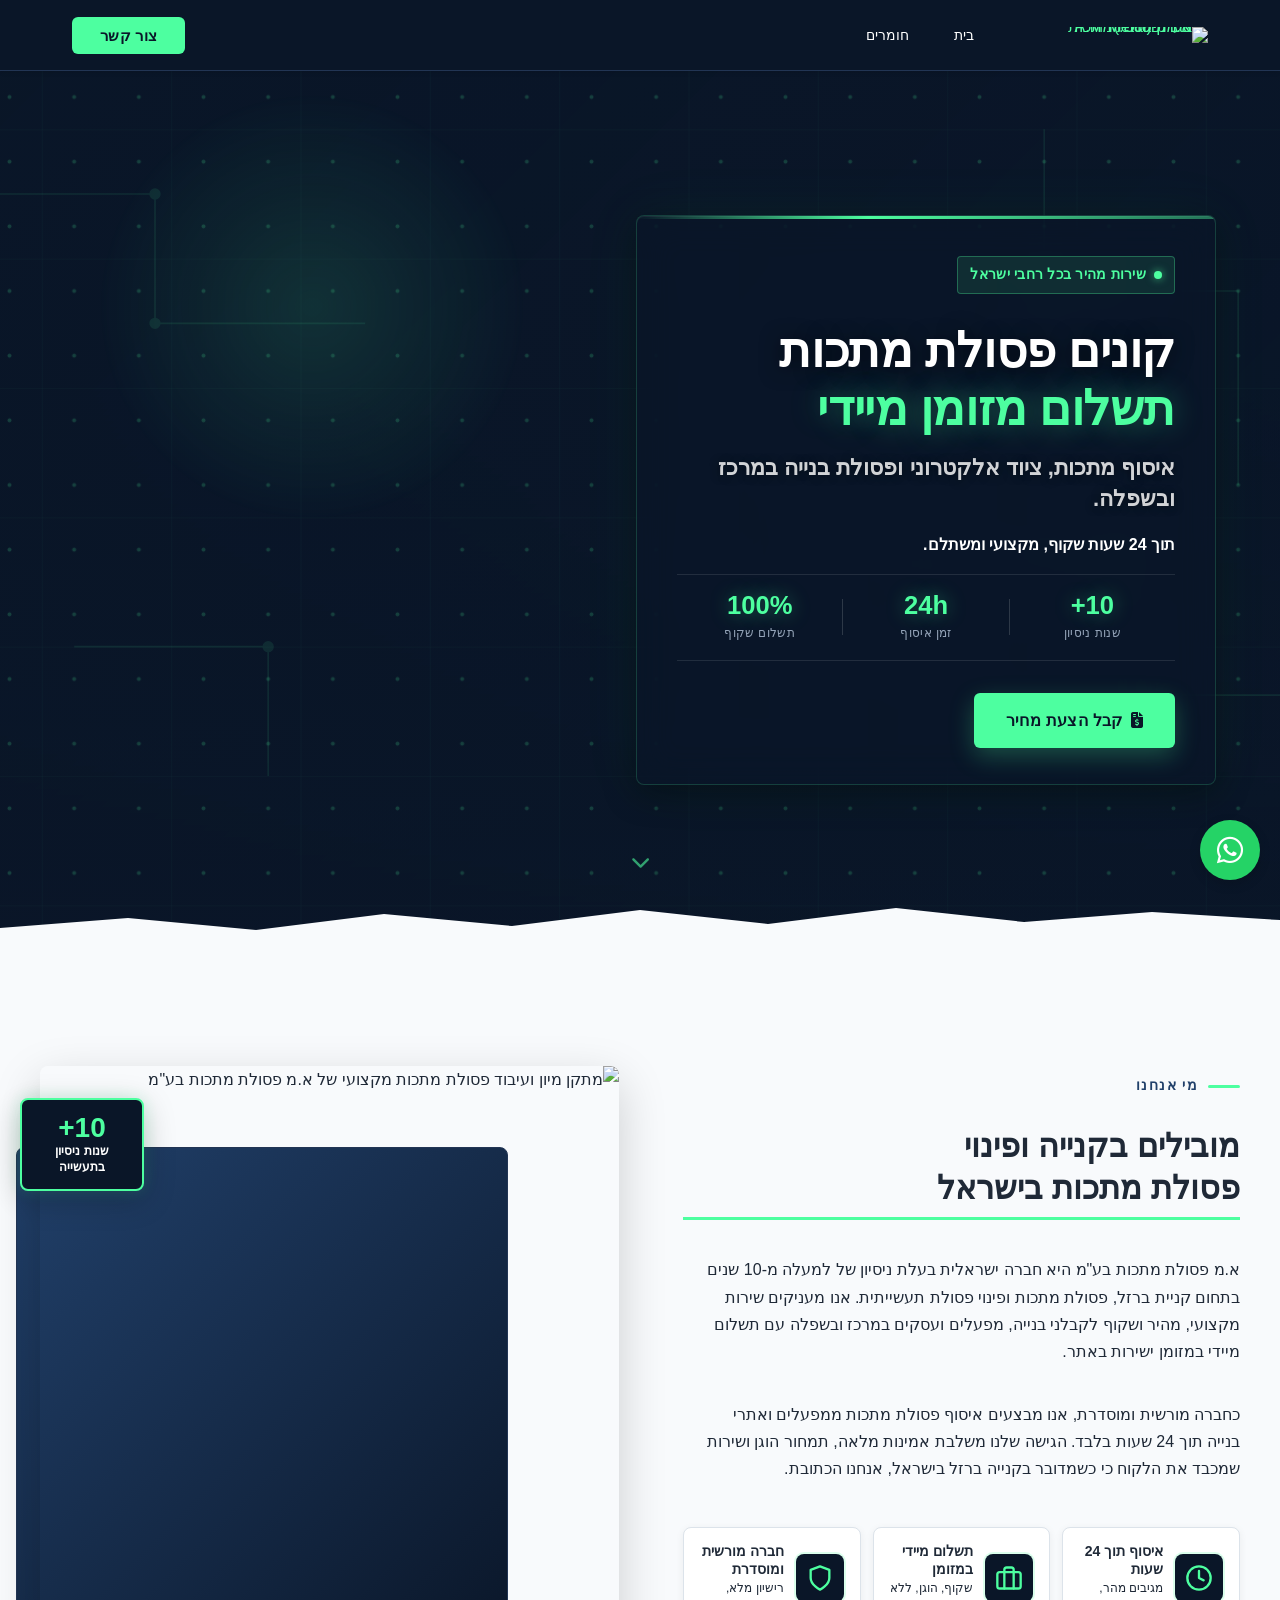
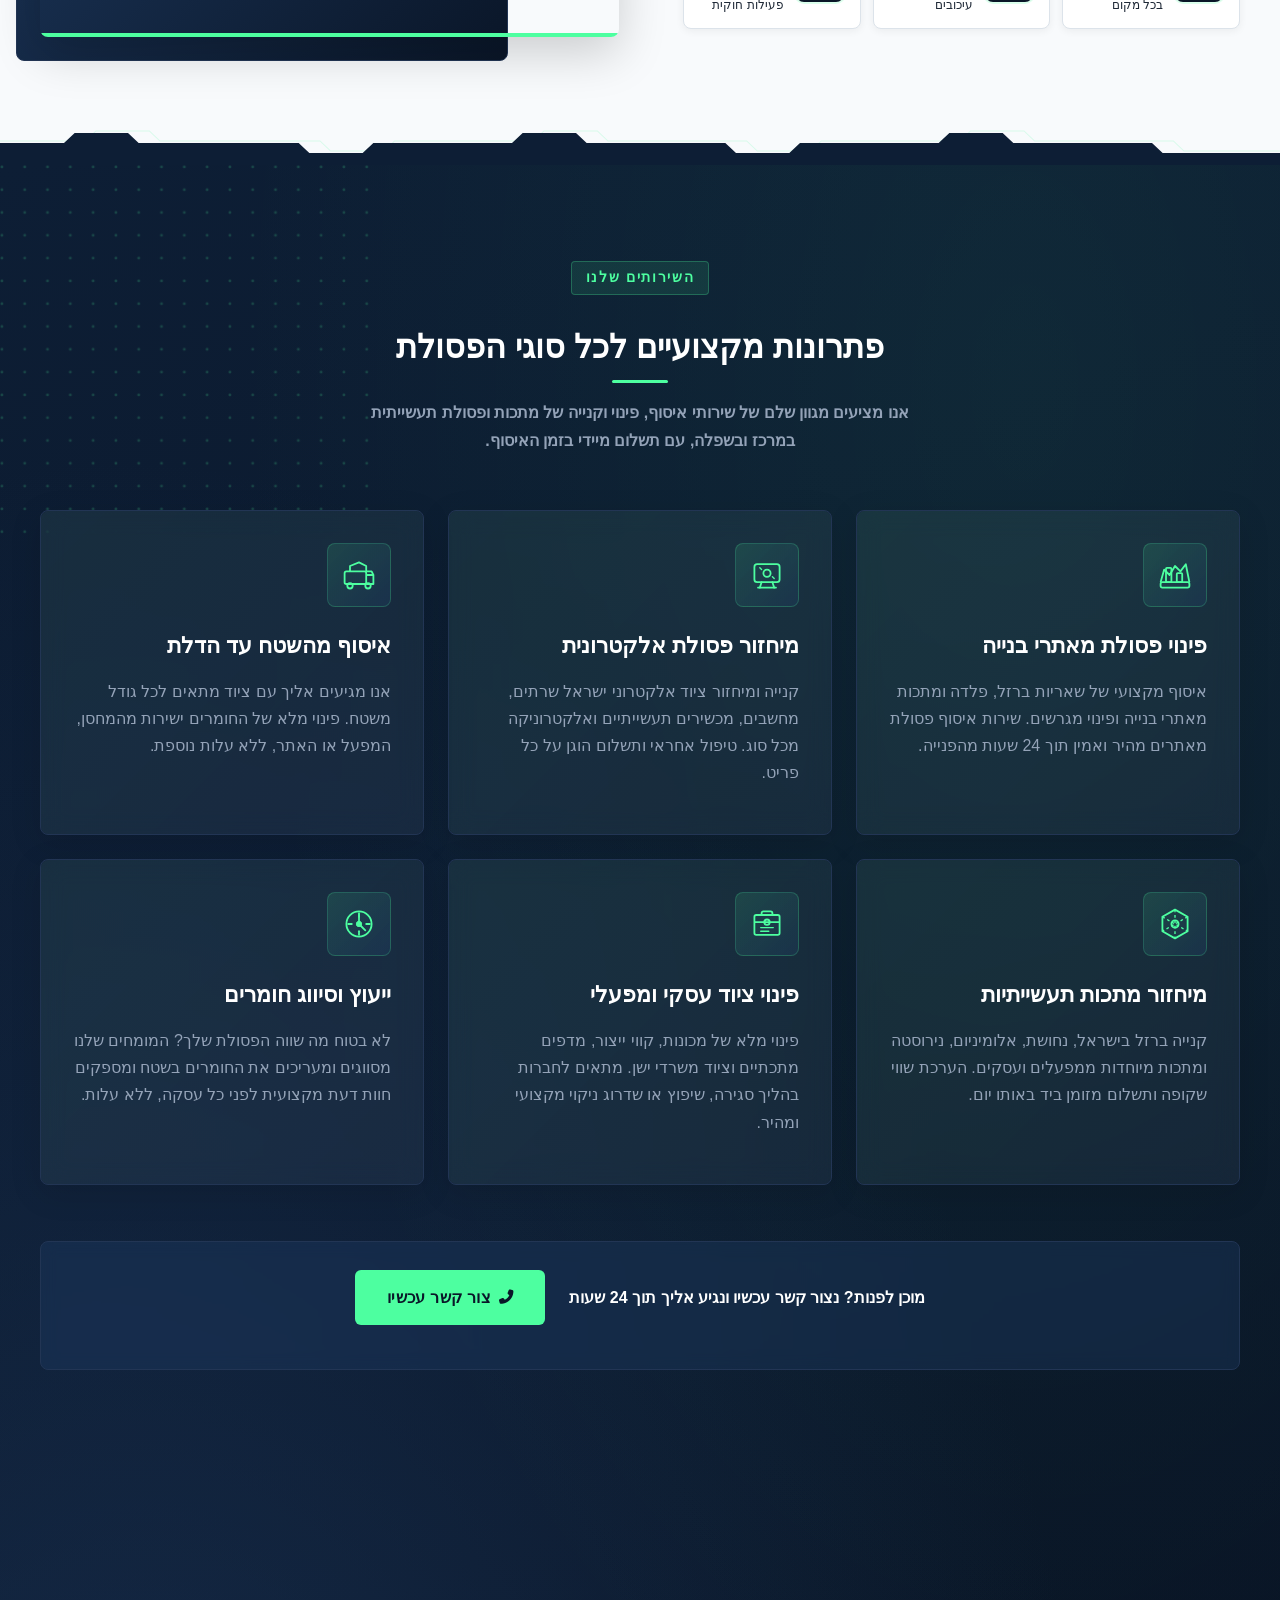
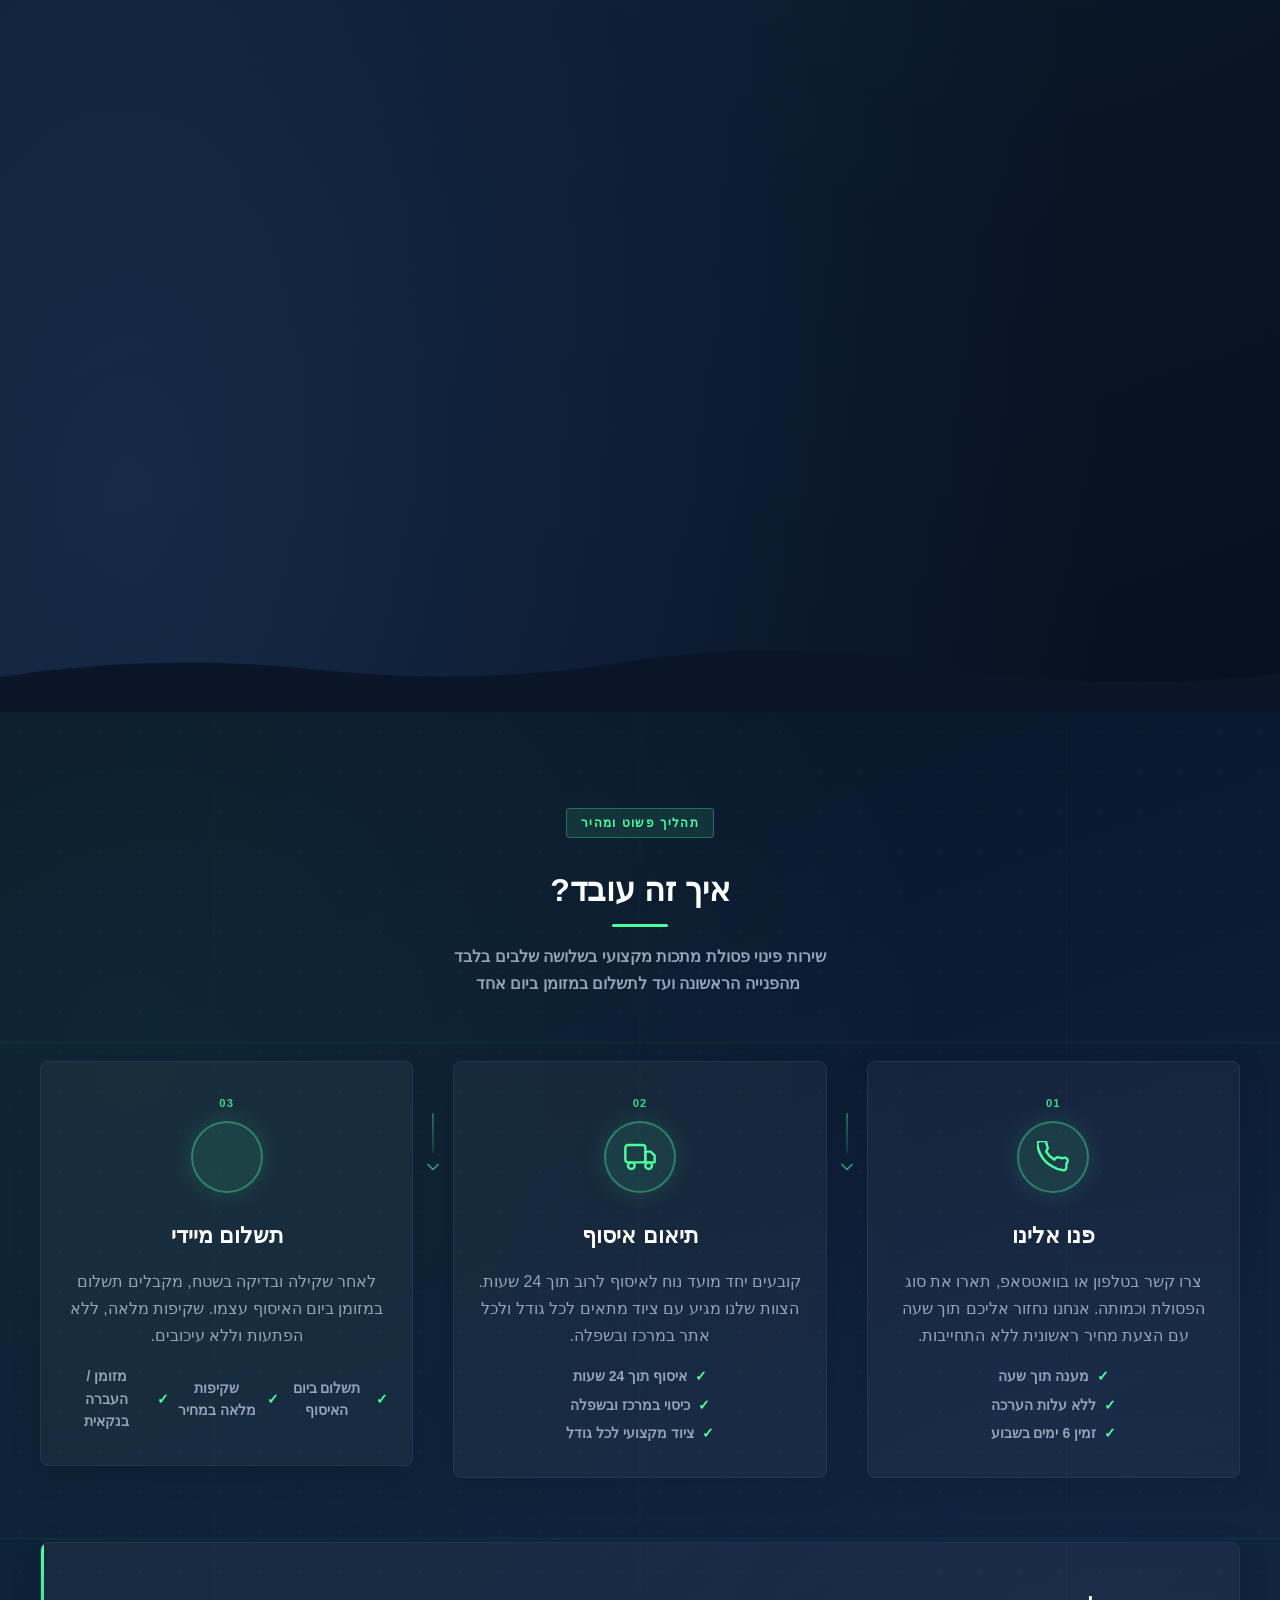
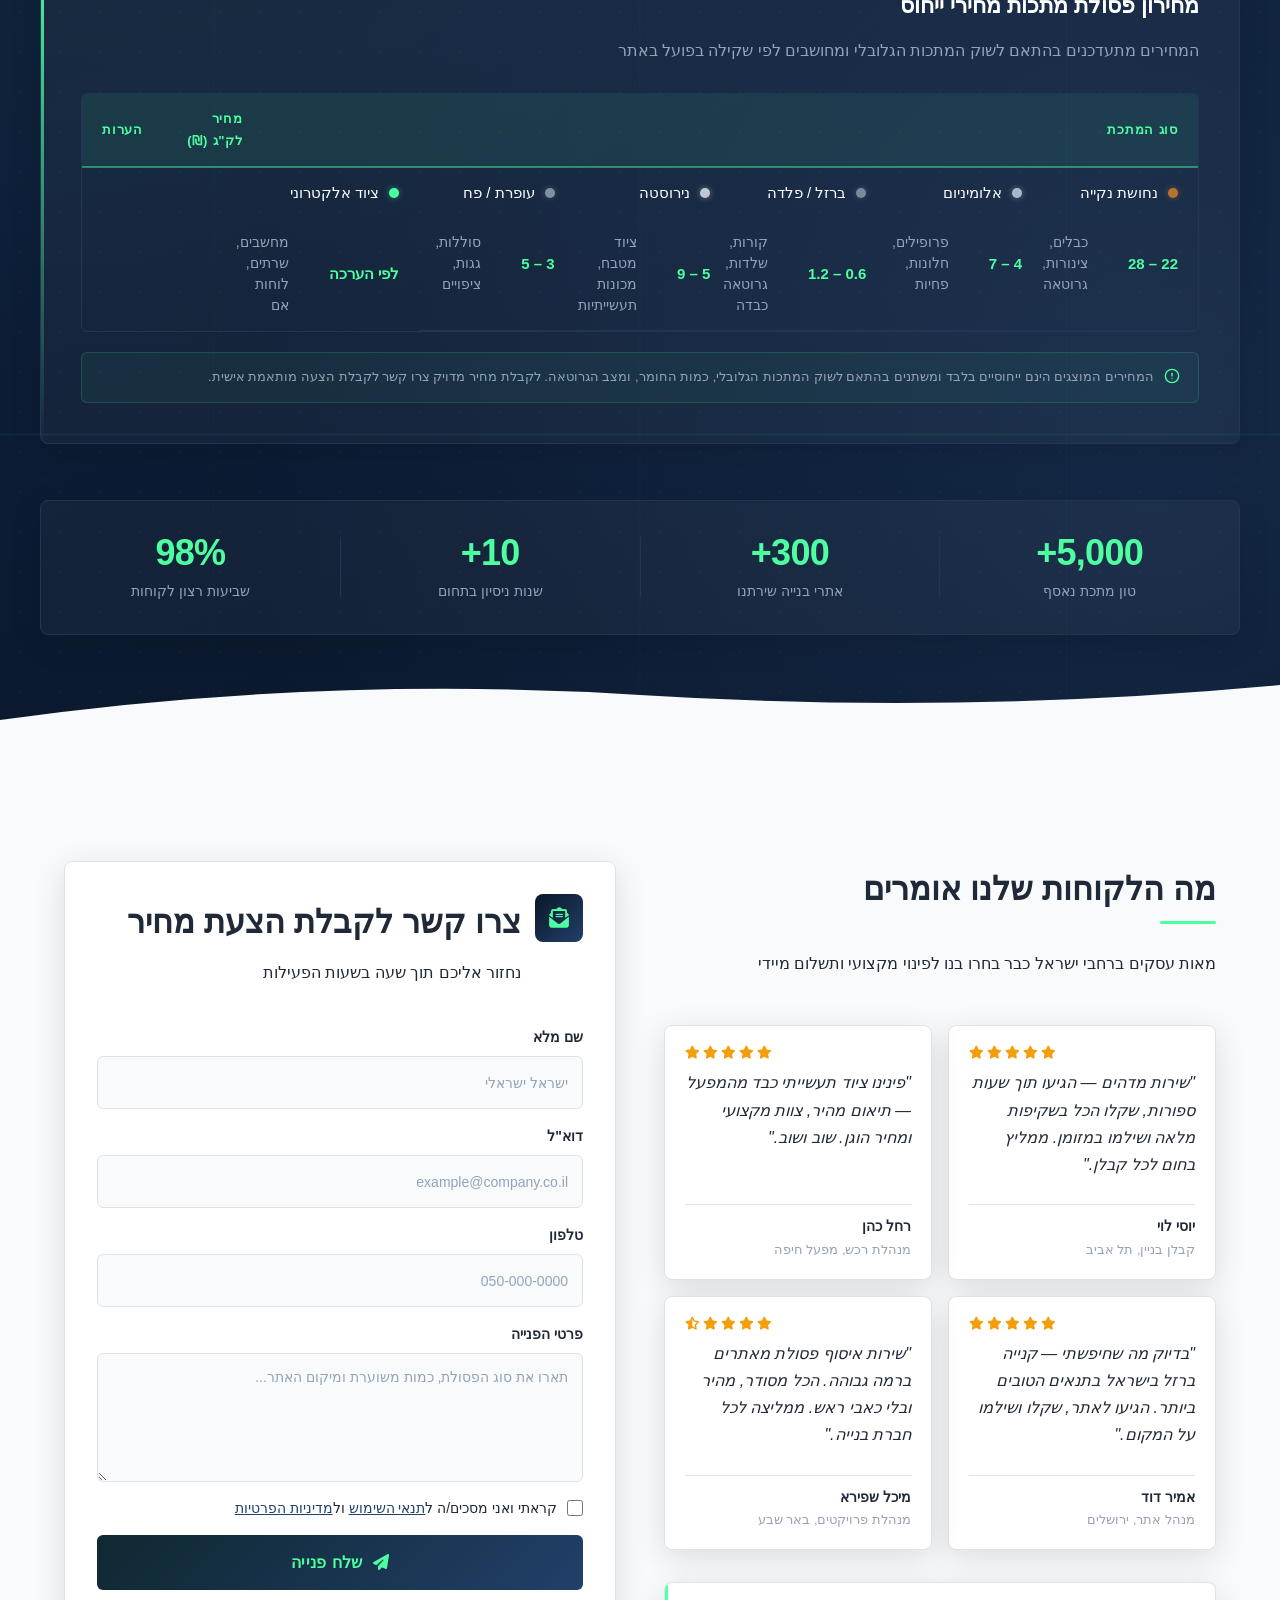
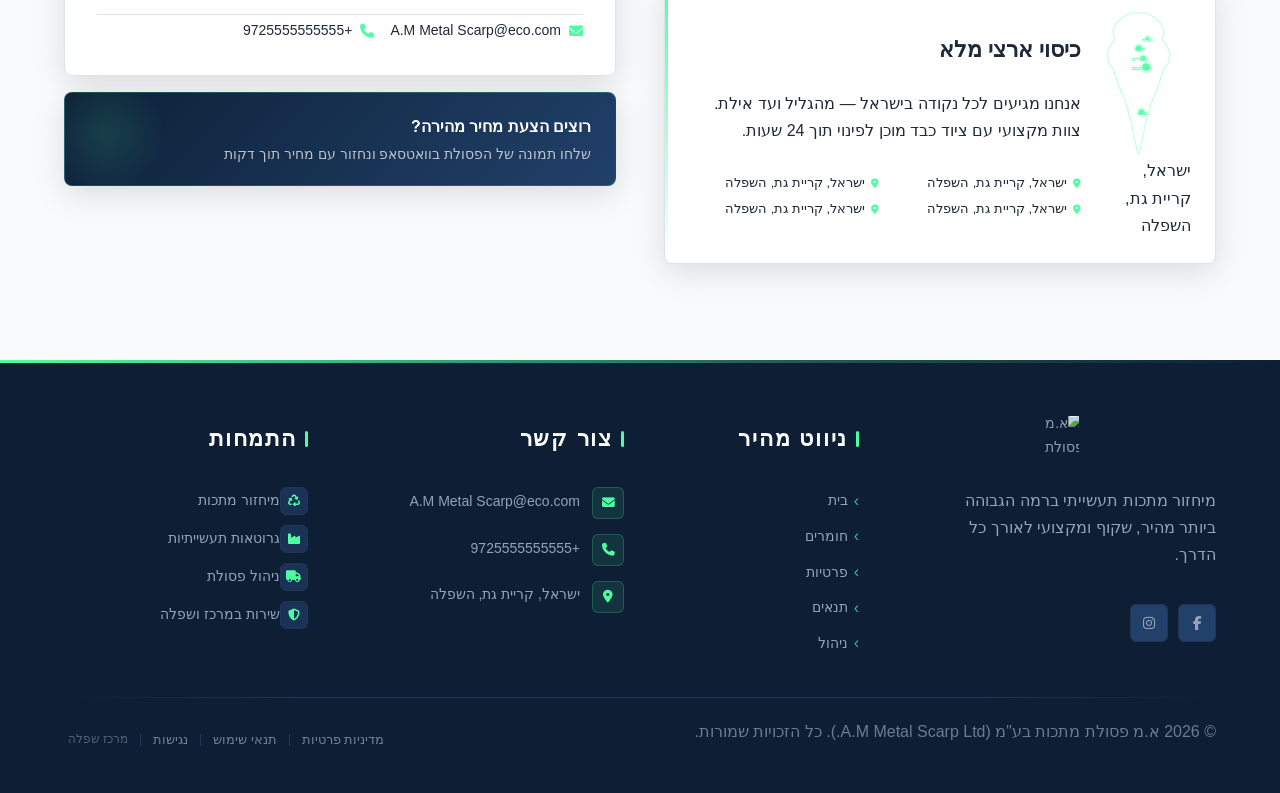
==== commit c4b4ca23: "Incremental sync: 1 page(s) — update_element, update_text" ====
--- a/public/index.html
+++ b/public/index.html
@@ -1 +1 @@
-<!doctype html><html dir="rtl" lang="he"><head><meta charset="UTF-8"><meta content="width=device-width,initial-scale=1" name="viewport"><meta content="index, follow" name="robots"><title>א.מ פסולת מתכות בע"מ | קניית ברזל ומיחזור מתכות – תשלום מזומן מיידי</title><meta content="חברה ישראלית לקניית ברזל, מיחזור מתכות ופינוי פסולת תעשייתית. שירות מהיר תוך 24 שעות, תשלום מזומן מיידי, כיסוי במרכז ובשפלה. 10+ שנות ניסיון." name="description"><meta content="ewaste recycling near me, e waste recycling near me, construction debris removal, קנייה ברזל בישראל, קניית מתכות בישראל" name="keywords"><link href="/assets/favicon.ico" rel="icon" type="image/x-icon"><link href="/assets/favicon-16x16.png" rel="icon" type="image/png" sizes="16x16"><link href="/assets/favicon-32x32.png" rel="icon" type="image/png" sizes="32x32"><link href="/assets/favicon-48x48.png" rel="icon" type="image/png" sizes="48x48"><link href="/assets/favicon-192x192.png" rel="icon" type="image/png" sizes="192x192"><link href="/assets/favicon-512x512.png" rel="icon" type="image/png" sizes="512x512"><link href="/assets/apple-touch-icon.png" rel="apple-touch-icon"><script>!function(){"use strict";var t="b44cf2e4-078c-4fa4-8cd1-63e44698572b",e="https://api.zappy5.com/api/analytics/track",a=18e5,n=2592e6,o=!0,i=!0,r=!0;var s=function(){var e="zappy_visitor_"+t,a=null;try{if(a=localStorage.getItem(e)){var o=JSON.parse(a),i=Date.now();if(i-o.created<n)return o.lastSeen=i,localStorage.setItem(e,JSON.stringify(o)),o.id}}catch(t){console.warn("Zappy Analytics: LocalStorage not available")}var r="zv_"+Date.now()+"_"+Math.random().toString(36).substr(2,9);try{localStorage.setItem(e,JSON.stringify({id:r,created:Date.now(),lastSeen:Date.now()}))}catch(t){}return r}(),c=function(){var e="zappy_session_"+t,n=null;try{if(n=sessionStorage.getItem(e)){var o=JSON.parse(n),i=Date.now();if(i-o.timestamp<a)return o.timestamp=i,sessionStorage.setItem(e,JSON.stringify(o)),o.id}}catch(t){console.warn("Zappy Analytics: SessionStorage not available")}var r="zs_"+Date.now()+"_"+Math.random().toString(36).substr(2,9);try{sessionStorage.setItem(e,JSON.stringify({id:r,timestamp:Date.now()}))}catch(t){}return r}();function l(a,n){n=n||{};var o={website_id:t,event_type:a,page_path:window.location.pathname,referrer:document.referrer||"direct",visitor_id:s,session_id:c,metadata:n};if(navigator.sendBeacon){var i=new Blob([JSON.stringify(o)],{type:"application/json"});navigator.sendBeacon(e,i)}else fetch(e,{method:"POST",headers:{"Content-Type":"application/json"},body:JSON.stringify(o),keepalive:!0}).catch(function(t){console.warn("Zappy Analytics: Failed to track event",t)})}o&&l("pageview",{title:document.title,url:window.location.href}),i&&document.addEventListener("click",function(t){var e=t.target;if("BUTTON"===e.tagName||e.closest("button")){var a="BUTTON"===e.tagName?e:e.closest("button");l("click",{element:"button",text:a.textContent.trim().substring(0,100),id:a.id||null,class:a.className||null})}else if("A"===e.tagName||e.closest("a")){var n="A"===e.tagName?e:e.closest("a");l("navigation",{element:"link",text:n.textContent.trim().substring(0,100),href:n.href,external:n.hostname!==window.location.hostname})}},!0),r&&document.addEventListener("submit",function(t){var e=t.target;l("form_submit",{form_id:e.id||null,form_name:e.name||null,form_action:e.action||null,form_method:e.method||"GET"})},!0);var d=Date.now();window.addEventListener("beforeunload",function(){l("page_unload",{time_on_page:Math.floor((Date.now()-d)/1e3),page_path:window.location.pathname})}),window.zappyAnalytics={track:l,getVisitorId:function(){return s},getSessionId:function(){return c}}}()</script><meta content="א.מ פסולת מתכות | קניית ברזל ומיחזור מתכות – תשלום מזומן מיידי" property="og:title"><meta content="קונים פסולת מתכות, ברזל, נחושת ואלומיניום – תשלום מזומן מיידי, איסוף תוך 24 שעות. 10+ שנות ניסיון, שירות מקצועי לקבלנים ומפעלים במרכז ובשפלה." property="og:description"><meta content="summary_large_image" name="twitter:card"><meta content="א.מ פסולת מתכות | קניית ברזל ומיחזור מתכות – תשלום מזומן מיידי" name="twitter:title"><meta content="קונים פסולת מתכות, ברזל, נחושת ואלומיניום – תשלום מזומן מיידי, איסוף תוך 24 שעות. 10+ שנות ניסיון, שירות מקצועי לקבלנים ומפעלים במרכז ובשפלה." name="twitter:description"><meta content="website" property="og:type"><meta content="he_IL" property="og:locale"><link href="https://cdnjs.cloudflare.com/ajax/libs/font-awesome/6.4.0/css/all.min.css" rel="stylesheet"><link href="/assets/favicon.ico" rel="icon" type="image/x-icon"><link href="/assets/favicon-16x16.png" rel="icon" type="image/png" sizes="16x16"><link href="/assets/favicon-32x32.png" rel="icon" type="image/png" sizes="32x32"><link href="/assets/favicon-48x48.png" rel="icon" type="image/png" sizes="48x48"><link href="/assets/favicon-192x192.png" rel="icon" type="image/png" sizes="192x192"><link href="/assets/favicon-512x512.png" rel="icon" type="image/png" sizes="512x512"><link href="/assets/apple-touch-icon.png" rel="apple-touch-icon"><link href="https://cdn.jsdelivr.net/npm/vanilla-cookieconsent@3/dist/cookieconsent.css" rel="stylesheet"><script src="https://cdn.jsdelivr.net/npm/vanilla-cookieconsent@3/dist/cookieconsent.umd.js"></script><script src="https://cdn.jsdelivr.net/gh/mickidum/acc_toolbar/acctoolbar/acctoolbar.min.js"></script><link href="/styles.css" rel="stylesheet"><style id="zappy-dropdown-submenu-styles">#navMenu li:has(.sub-menu),.nav-menu li:has(.sub-menu),.navbar li:has(.sub-menu),nav li:has(.sub-menu){position:relative}#navMenu .sub-menu,.nav-menu .sub-menu,.navbar .sub-menu,nav .sub-menu{display:block!important;position:absolute!important;top:100%;left:0;min-width:220px;background:#fff;border-radius:8px;box-shadow:0 8px 25px rgba(0,0,0,.15);padding:8px 0;opacity:0;visibility:hidden;transform:translateY(10px);transition:all .3s ease;z-index:1000;list-style:none;pointer-events:none}#navMenu li:hover>.sub-menu,.nav-menu li:hover>.sub-menu,.navbar li:hover>.sub-menu,nav li:hover>.sub-menu{opacity:1!important;visibility:visible!important;transform:translateY(0)!important;pointer-events:auto!important}.sub-menu li{list-style:none;margin:0;padding:0}.sub-menu a{display:block!important;padding:10px 16px!important;color:var(--text-dark,#333)!important;font-weight:500;text-decoration:none;white-space:nowrap;transition:background-color .2s}.sub-menu .zappy-nav-child>a{padding-left:28px!important;font-size:.9em!important;opacity:.85!important}[dir=rtl] .sub-menu .zappy-nav-child>a,html[lang=ar] .sub-menu .zappy-nav-child>a,html[lang=he] .sub-menu .zappy-nav-child>a{padding-left:10px!important;padding-right:28px!important}.sub-menu .zappy-nav-parent>a{font-weight:600!important}.sub-menu a:hover{background-color:#f5f5f5}[dir=rtl] .nav-menu .sub-menu,[dir=rtl] .navbar .sub-menu,[dir=rtl] nav .sub-menu,html[lang=ar] .nav-menu .sub-menu,html[lang=ar] .navbar .sub-menu,html[lang=ar] nav .sub-menu,html[lang=he] .nav-menu .sub-menu,html[lang=he] .navbar .sub-menu,html[lang=he] nav .sub-menu{left:auto!important;right:0!important}.sub-menu:empty,.sub-menu:not(:has(li)):not(:has(> a)),.sub-menu:not(:has(li:not(.zappy-hidden-menu-item))):not(:has(> a)){display:none!important;opacity:0!important;visibility:hidden!important;pointer-events:none!important}li:has(.menu-group-title):hover>.sub-menu{opacity:1!important;visibility:visible!important;transform:translateY(0)!important;pointer-events:auto!important}#navMenu>li>.menu-group-title,.nav-menu>li>.menu-group-title{display:inline-block;padding:.5rem 1rem;cursor:default;user-select:none}@media (max-width:768px){#navMenu .sub-menu,.nav-menu .sub-menu,.navbar .sub-menu,nav .sub-menu{position:static!important;transform:none!important;box-shadow:none!important;background:0 0!important;max-height:0;overflow:hidden;opacity:0;visibility:hidden;transition:max-height .3s ease,opacity .3s ease;padding:0!important;border-radius:0!important}#navMenu .sub-menu.mobile-expanded,.nav-menu .sub-menu.mobile-expanded,.navbar .sub-menu.mobile-expanded{max-height:none!important;overflow-y:visible!important;opacity:1!important;visibility:visible!important;padding:8px 0 8px 16px!important}[dir=rtl] .sub-menu.mobile-expanded,html[lang=he] .sub-menu.mobile-expanded{padding:8px 16px 8px 0!important}#navMenu li:hover>.sub-menu,.nav-menu li:hover>.sub-menu,.navbar li:hover>.sub-menu,nav li:hover>.sub-menu{opacity:0;visibility:hidden;pointer-events:none}#navMenu li>.sub-menu.mobile-expanded,.nav-menu li>.sub-menu.mobile-expanded,.navbar li>.sub-menu.mobile-expanded,nav li>.sub-menu.mobile-expanded{opacity:1!important;visibility:visible!important;pointer-events:auto!important}#navMenu li:has(.sub-menu),.nav-menu li:has(.sub-menu),.navbar li:has(.sub-menu),nav li:has(.sub-menu){display:flex!important;flex-wrap:wrap!important;align-items:center!important;position:relative!important;min-height:44px!important}#navMenu li:has(.sub-menu)>a,.nav-menu li:has(.sub-menu)>a,.navbar li:has(.sub-menu)>a,nav li:has(.sub-menu)>a{flex:1!important;min-width:0!important}#navMenu li:has(.sub-menu)>.menu-group-title,.nav-menu li:has(.sub-menu)>.menu-group-title,.navbar li:has(.sub-menu)>.menu-group-title,nav li:has(.sub-menu)>.menu-group-title{flex:1!important;min-width:0!important;padding:0!important;line-height:inherit!important}#navMenu li:has(.sub-menu)>.sub-menu,.nav-menu li:has(.sub-menu)>.sub-menu,.navbar li:has(.sub-menu)>.sub-menu,nav li:has(.sub-menu)>.sub-menu{flex-basis:100%!important;width:100%!important}#navMenu li:has(.sub-menu)>a [class*=arrow],#navMenu li:has(.sub-menu)>a [class*=chevron],.nav-menu li:has(.sub-menu)>a .fa-angle-down,.nav-menu li:has(.sub-menu)>a .fa-chevron-down,.nav-menu li:has(.sub-menu)>a [class*=arrow],.nav-menu li:has(.sub-menu)>a [class*=chevron],nav li:has(.sub-menu)>a [class*=arrow],nav li:has(.sub-menu)>a [class*=chevron]{display:none!important;visibility:hidden!important}.mobile-submenu-toggle{display:flex!important;align-items:center!important;justify-content:center!important;width:44px!important;height:auto!important;background:0 0!important;border:none!important;cursor:pointer!important;color:var(--text-dark)!important;position:static!important;flex-shrink:0!important;align-self:stretch!important;z-index:2!important;padding:0!important;margin:0!important}.mobile-submenu-toggle::after{content:''!important;width:0!important;height:0!important;border-left:6px solid transparent!important;border-right:6px solid transparent!important;border-top:7px solid currentColor!important;transition:transform .3s ease!important}.mobile-submenu-toggle.expanded::after{transform:rotate(180deg)!important}.sub-menu a{padding:10px 0!important;display:block!important;color:var(--text-dark)!important;white-space:normal!important}.sub-menu .zappy-nav-child>a{padding-left:28px!important;font-size:.9em!important;opacity:.85!important}[dir=rtl] .sub-menu .zappy-nav-child>a,html[lang=ar] .sub-menu .zappy-nav-child>a,html[lang=he] .sub-menu .zappy-nav-child>a{padding-left:0!important;padding-right:28px!important}.sub-menu .zappy-nav-parent>a{font-weight:600!important}#navMenu.active,.nav-menu.active{max-width:100vw!important;overflow-x:hidden!important;box-sizing:border-box!important}.navbar .sub-menu li a,.zappy-products-dropdown .sub-menu a,nav.navbar .sub-menu li a{color:var(--text-dark)!important}}@media (min-width:769px){.mobile-submenu-toggle{display:none!important}}</style><style id="zappy-widget-visibility">html[dir=rtl] .whatsapp-float{right:20px!important;left:auto!important}html:not([dir]) .whatsapp-float,html[dir=ltr] .whatsapp-float{left:20px!important;right:auto!important}html[dir=rtl] #mic-access-tool-general-button,html[dir=rtl] #mic-init-access-tool #mic-access-tool-general-button,html[dir=rtl] #mic-init-access-tool .mic-access-tool-general-button,html[dir=rtl] ._access-icon,html[dir=rtl] .mic-access-tool-general-button{left:20px!important;right:auto!important}html:not([dir]) #mic-access-tool-general-button,html:not([dir]) #mic-init-access-tool #mic-access-tool-general-button,html:not([dir]) #mic-init-access-tool .mic-access-tool-general-button,html:not([dir]) ._access-icon,html:not([dir]) .mic-access-tool-general-button,html[dir=ltr] #mic-access-tool-general-button,html[dir=ltr] #mic-init-access-tool #mic-access-tool-general-button,html[dir=ltr] #mic-init-access-tool .mic-access-tool-general-button,html[dir=ltr] ._access-icon,html[dir=ltr] .mic-access-tool-general-button{right:20px!important;left:auto!important}@media (max-width:768px){.whatsapp-float{display:flex!important}}@media (min-width:769px){.whatsapp-float{display:flex!important}}@media (max-width:768px){#mic-access-tool-general-button,#mic-init-access-tool #mic-access-tool-general-button,#mic-init-access-tool .mic-access-tool-general-button,._access-icon,.mic-access-tool-general-button{display:flex!important;visibility:visible!important;opacity:1!important;pointer-events:auto!important}#mic-access-tool-box,#mic-init-access-tool #mic-access-tool-box,._access-menu,.mic-access-tool-box,div[id*=mic-access-tool-box]{visibility:hidden;opacity:0;pointer-events:auto!important}}@media (min-width:769px){#mic-access-tool-general-button,#mic-init-access-tool #mic-access-tool-general-button,#mic-init-access-tool .mic-access-tool-general-button,._access-icon,.mic-access-tool-general-button{display:flex!important;visibility:visible!important;opacity:1!important;pointer-events:auto!important}#mic-access-tool-box,#mic-init-access-tool #mic-access-tool-box,._access-menu,.mic-access-tool-box,div[id*=mic-access-tool-box]{visibility:hidden;opacity:0;pointer-events:auto!important}}</style></head><body><style>#zappy-page-loader{position:fixed;inset:0;z-index:99999;background:#0a1628;display:flex;flex-direction:column;align-items:center;justify-content:center;gap:0;pointer-events:all;overflow:hidden;transition:opacity .55s cubic-bezier(.4,0,1,1),transform .55s cubic-bezier(.4,0,1,1)}#zappy-page-loader.zl-exit{opacity:0;transform:scale(1.04);pointer-events:none}#zappy-page-loader.zl-done{display:none!important}#zappy-loader-bg-dots{position:absolute;inset:0;background-image:radial-gradient(circle,rgba(77,255,160,.12) 1px,transparent 1px);background-size:40px 40px;animation:zl-dots-pulse 3s ease-in-out infinite;pointer-events:none}#zappy-loader-glow{position:absolute;width:600px;height:600px;border-radius:50%;background:radial-gradient(circle,rgba(77,255,160,.09) 0,transparent 70%);animation:zl-glow-pulse 2.5s ease-in-out infinite;pointer-events:none}#zappy-loader-logo-wrap{position:relative;z-index:2;display:flex;flex-direction:column;align-items:center;gap:28px;animation:zl-entrance .7s cubic-bezier(.34,1.56,.64,1) both}#zappy-loader-logo{width:180px;max-width:70vw;height:auto;animation:zl-logo-glow 2s ease-in-out infinite}#zappy-loader-spinner{position:relative;width:54px;height:54px}#zappy-loader-spinner::after,#zappy-loader-spinner::before{content:'';position:absolute;border-radius:50%;border:2px solid transparent}#zappy-loader-spinner::before{inset:0;border-top-color:#4dffa0;border-right-color:rgba(77,255,160,.3);animation:zl-spin 1.1s linear infinite}#zappy-loader-spinner::after{inset:8px;border-bottom-color:rgba(77,255,160,.5);animation:zl-spin .7s linear infinite reverse}#zappy-loader-bar-wrap{width:200px;height:3px;background:rgba(77,255,160,.15);border-radius:999px;overflow:hidden}#zappy-loader-bar{height:100%;width:0%;background:linear-gradient(90deg,#4dffa0,#21ffaa,#4dffa0);background-size:200% 100%;border-radius:999px;animation:zl-bar-fill 1.8s cubic-bezier(.4,0,.2,1) forwards,zl-bar-shimmer 1.2s linear infinite}#zappy-loader-text{font-size:11px;letter-spacing:.18em;color:rgba(77,255,160,.6);text-transform:uppercase;font-family:inherit;animation:zl-text-blink 1.5s ease-in-out infinite;margin-top:4px}#zappy-loader-line-bottom,#zappy-loader-line-top{position:absolute;left:0;right:0;height:2px;background:linear-gradient(90deg,transparent,rgba(77,255,160,.35),transparent);pointer-events:none}#zappy-loader-line-top{top:0;animation:zl-line-slide 2.2s linear infinite}#zappy-loader-line-bottom{bottom:0;animation:zl-line-slide 2.2s linear infinite reverse}@keyframes zl-dots-pulse{0%,100%{opacity:.5}50%{opacity:1}}@keyframes zl-glow-pulse{0%,100%{transform:scale(.8);opacity:.6}50%{transform:scale(1.3);opacity:1}}@keyframes zl-entrance{from{opacity:0;transform:translateY(28px) scale(.85)}to{opacity:1;transform:translateY(0) scale(1)}}@keyframes zl-logo-glow{0%,100%{filter:drop-shadow(0 0 18px rgba(77,255,160,.45)) drop-shadow(0 0 6px rgba(77,255,160,.25));transform:scale(1)}50%{filter:drop-shadow(0 0 38px rgba(77,255,160,.75)) drop-shadow(0 0 14px rgba(77,255,160,.5));transform:scale(1.05)}}@keyframes zl-spin{to{transform:rotate(360deg)}}@keyframes zl-bar-fill{0%{width:0%}60%{width:75%}100%{width:100%}}@keyframes zl-bar-shimmer{0%{background-position:200% center}100%{background-position:-200% center}}@keyframes zl-text-blink{0%,100%{opacity:.5}50%{opacity:1}}@keyframes zl-line-slide{0%{transform:scaleX(0) translateX(-100%)}50%{transform:scaleX(1) translateX(0)}100%{transform:scaleX(0) translateX(100%)}}</style><div id="zappy-page-loader" aria-label="טוען..." role="status"><div id="zappy-loader-bg-dots"></div><div id="zappy-loader-glow"></div><div id="zappy-loader-line-top"></div><div id="zappy-loader-line-bottom"></div><div id="zappy-loader-logo-wrap"><div id="zappy-loader-spinner"></div><div id="zappy-loader-bar-wrap"><div id="zappy-loader-bar"></div></div><div id="zappy-loader-text">טוען...</div></div></div><script>!function(){var e=document.getElementById("zappy-page-loader");function t(){e.classList.add("zl-exit"),setTimeout(function(){e.classList.add("zl-done")},600)}e&&("complete"===document.readyState?setTimeout(t,400):(window.addEventListener("load",function(){setTimeout(t,350)}),setTimeout(t,3500)))}()</script><nav class="navbar" dir="rtl"><button class="mobile-toggle" aria-label="Menu" id="mobileToggle"><svg viewBox="0 0 24 24" height="24" width="24" fill="none" class="hamburger-icon"><path d="M3 12h18M3 6h18M3 18h18" stroke="currentColor" stroke-width="2" stroke-linecap="round"></path></svg> <svg viewBox="0 0 24 24" height="24" width="24" fill="none" class="close-icon" style="display:none"><path d="M18 6L6 18M6 6l12 12" stroke="currentColor" stroke-width="2" stroke-linecap="round"></path></svg></button> <button class="phone-header-btn" aria-label="Call" data-phone="+9725555555555"><svg viewBox="0 0 24 24" height="20" width="20" fill="currentColor"><path d="M22 16.92v3a2 2 0 0 1-2.18 2 19.79 19.79 0 0 1-8.63-3.07 19.5 19.5 0 0 1-6-6 19.79 19.79 0 0 1-3.07-8.67A2 2 0 0 1 4.11 2h3a2 2 0 0 1 2 1.72 12.84 12.84 0 0 0 .7 2.81 2 2 0 0 1-.45 2.11L8.09 9.91a16 16 0 0 0 6 6l1.27-1.27a2 2 0 0 1 2.11-.45 12.84 12.84 0 0 0 2.81.7A2 2 0 0 1 22 16.92z"></path></svg></button><div class="nav-container"><div class="nav-right-group"><div class="nav-brand"><a href="/" class="logo-link"><img alt="א.מ פסולת מתכות בע&quot;מ (A.M Metal Scarp Ltd.)" src="/assets/a-m-metal-scarp-ltd-metal-recycling-waste-management-industrial-scrap-logo-1778063406771-ltamnn.webp?v=1778063407071-bg3sl8" class="logo"></a></div><ul class="nav-menu" id="navMenu"><li><a href="/">בית</a></li><li><a href="/materials">חומרים</a></li><li class="zappy-hidden-menu-item" style="display:none !important"><a href="/admin">ניהול</a></li></ul></div><div class="nav-cta-container"><a href="/#contact" class="nav-cta-btn">צור קשר</a></div></div></nav><script>window.addEventListener("load",function(){const e=document.querySelector(".navbar, nav, header");if(!e)return void console.log("[Navbar] Navbar element not found");let t=document.getElementById("mobileToggle")||document.querySelector(".mobile-toggle")||document.querySelector(".hamburger")||document.querySelector(".hamburger-menu")||document.querySelector(".menu-toggle")||document.querySelector(".burger-menu")||document.querySelector('[aria-label="Menu"]')||document.querySelector('[aria-label="תפריט"]');const o=document.querySelector(".phone-header-btn"),n=window.getComputedStyle(e);let r=n.backgroundColor;if(console.log("[Navbar] Initial navbar background:",r),"transparent"===r||"rgba(0, 0, 0, 0)"===r||r.startsWith("rgba")&&r.includes(", 0)")){const e=n.backgroundImage;if(e&&"none"!==e)console.log("[Navbar] Navbar has background image/gradient, using dark text"),r="rgb(240, 240, 240)";else{const e=window.getComputedStyle(document.body).backgroundColor;console.log("[Navbar] Navbar transparent, using body background:",e),r=e}}const a=r.match(/\d+/g);if(a&&a.length>=3){const e=(.299*parseInt(a[0])+.587*parseInt(a[1])+.114*parseInt(a[2]))/255;console.log("[Navbar] Mobile button colors preserved from Claude CSS (luminance:",e.toFixed(2)+")");const n=document.createElement("style");n.id="zappy-mobile-nav-fix";document.documentElement.lang;document.documentElement.dir,n.textContent='\n        /* Hide mobile buttons on desktop, show only on mobile */\n        @media (min-width: 769px) {\n          .mobile-toggle,\n          .phone-header-btn {\n            display: none !important;\n          }\n        }\n        \n        /* Show and position mobile buttons correctly on mobile */\n        @media (max-width: 768px) {\n          .mobile-toggle,\n          .phone-header-btn {\n            position: absolute !important;\n            top: 50% !important;\n            transform: translateY(-50%) !important;\n            z-index: 1001 !important;\n            display: flex !important;\n            align-items: center !important;\n            justify-content: center !important;\n            width: 36px !important;\n            height: 36px !important;\n            border-radius: 50% !important;\n            border: none !important;\n            cursor: pointer !important;\n            padding: 6px !important;\n            background: none !important;\n            color: var(--nav-text, var(--text-dark)) !important;\n          }\n          \n          /* LTR positioning (default): hamburger LEFT, phone RIGHT */\n          html:not([dir="rtl"]):not([lang="he"]):not([lang="ar"]) .mobile-toggle,\n          html[dir="ltr"] .mobile-toggle {\n            left: 12px !important;\n            right: auto !important;\n          }\n          html:not([dir="rtl"]):not([lang="he"]):not([lang="ar"]) .phone-header-btn,\n          html[dir="ltr"] .phone-header-btn {\n            right: 12px !important;\n            left: auto !important;\n          }\n          \n          /* RTL positioning: hamburger RIGHT, phone LEFT */\n          html[dir="rtl"] .mobile-toggle,\n          html[lang="he"] .mobile-toggle,\n          html[lang="ar"] .mobile-toggle {\n            right: 12px !important;\n            left: auto !important;\n          }\n          html[dir="rtl"] .phone-header-btn,\n          html[lang="he"] .phone-header-btn,\n          html[lang="ar"] .phone-header-btn {\n            left: 12px !important;\n            right: auto !important;\n          }\n          \n          /* CRITICAL: Ensure nav-container has min-height on mobile */\n          /* All children are positioned absolutely/fixed on mobile, so height:auto collapses to 0 */\n          .nav-container {\n            min-height: 70px !important;\n            position: relative !important;\n          }\n          \n          /* Ensure SVG icons are properly sized and inherit color */\n          .mobile-toggle svg,\n          .phone-header-btn svg {\n            width: 24px !important;\n            height: 24px !important;\n            /* Don\'t force display - let JavaScript control hamburger/close toggle */\n          }\n          \n          /* Reset nav-cta-container on mobile - remove desktop box-shadow/padding */\n          /* that creates a visible ghost box when CTA button is hidden */\n          .nav-cta-container {\n            box-shadow: none !important;\n            padding: 0 !important;\n          }\n          \n          /* Hide nav-cta-container entirely on mobile when there\'s no lang-switcher */\n          /* (only the CTA button is inside, and it\'s hidden on mobile) */\n          .nav-cta-container:not(:has(.lang-switcher)) {\n            display: none !important;\n          }\n          \n          /* CRITICAL: Prevent hero image fade gradient from bleeding over headline text */\n          /* The .image-fade-gradient has bottom: -30px (extends below parent) */\n          /* On mobile stacked layout, this overlaps the h1 text below the image */\n          .hero-image-column {\n            overflow: hidden !important;\n          }\n          .image-fade-gradient {\n            bottom: 0 !important;\n          }\n          \n          /* Hide desktop language switcher on mobile - hamburger menu handles it */\n          /* High specificity to override stored CSS */\n          .lang-switcher,\n          .nav-cta-container .lang-switcher,\n          .nav-container .lang-switcher,\n          .navbar .lang-switcher,\n          .navbar .nav-cta-container .lang-switcher {\n            display: none !important;\n          }\n        }\n      ';const r=document.getElementById("zappy-mobile-nav-fix");r&&r.remove(),document.head.appendChild(n),console.log("[Navbar] Critical CSS injected for mobile nav positioning");const i=window.innerWidth<=768;if(t){const e=t.querySelector(".hamburger-icon"),o=t.querySelector(".close-icon");e&&(e.style.setProperty("width","24px","important"),e.style.setProperty("height","24px","important"),e.style.setProperty("display","block","important")),o&&(o.style.setProperty("width","24px","important"),o.style.setProperty("height","24px","important"),o.style.setProperty("display","none","important")),i?(t.style.setProperty("position","absolute","important"),t.style.setProperty("top","50%","important"),t.style.setProperty("transform","translateY(-50%)","important"),t.style.setProperty("z-index","1001","important"),t.style.removeProperty("left"),t.style.removeProperty("right"),console.log("[Navbar] Mobile toggle positioning applied (mobile viewport)")):(t.style.removeProperty("position"),t.style.removeProperty("top"),t.style.removeProperty("transform"),t.style.removeProperty("z-index"),t.style.removeProperty("left"),t.style.removeProperty("right"),console.log("[Navbar] Desktop viewport - cleared mobile toggle inline positioning"))}if(o){const e=o.querySelector("svg");e&&(e.style.width="24px",e.style.height="24px",e.setAttribute("width","24"),e.setAttribute("height","24")),i?(o.style.setProperty("position","absolute","important"),o.style.setProperty("top","50%","important"),o.style.setProperty("transform","translateY(-50%)","important"),o.style.setProperty("z-index","1001","important"),o.style.removeProperty("left"),o.style.removeProperty("right"),console.log("[Navbar] Phone button positioning applied (mobile viewport)")):(o.style.removeProperty("position"),o.style.removeProperty("top"),o.style.removeProperty("transform"),o.style.removeProperty("z-index"),o.style.removeProperty("left"),o.style.removeProperty("right"),console.log("[Navbar] Desktop viewport - cleared phone button inline positioning"))}}else console.log("[Navbar] Could not parse background color:",r);t=document.getElementById("mobileToggle")||document.querySelector(".mobile-toggle")||document.querySelector(".hamburger")||document.querySelector(".hamburger-menu")||document.querySelector(".menu-toggle")||document.querySelector(".burger-menu")||document.querySelector('[aria-label="Menu"]')||document.querySelector('[aria-label="תפריט"]');const i=document.getElementById("navMenu")||document.querySelector(".nav-menu")||document.querySelector(".nav-links")||document.querySelector("nav ul:not(.submenu)");if(!t||!i)return void console.log("[Navbar] Mobile toggle or menu not found:",{toggle:!!t,menu:!!i});i.id||(i.id="navMenu"),console.log("[Navbar] Initializing mobile menu...");const l=t.cloneNode(!0);t.parentNode.replaceChild(l,t),l.addEventListener("click",function(e){e.preventDefault(),e.stopPropagation();const t=this.querySelector(".hamburger-icon"),o=this.querySelector(".close-icon");i.classList.contains("active")?(i.classList.remove("active"),t&&t.style.setProperty("display","block","important"),o&&o.style.setProperty("display","none","important"),document.body.style.overflow="",console.log("[Navbar] Menu closed")):(i.classList.add("active"),t&&t.style.setProperty("display","none","important"),o&&o.style.setProperty("display","block","important"),document.body.style.overflow="hidden",console.log("[Navbar] Menu opened"))}),i.querySelectorAll("a").forEach(function(e){e.addEventListener("click",function(){if("#"===this.getAttribute("href"))return;const e=l.querySelector(".hamburger-icon"),t=l.querySelector(".close-icon");i.classList.remove("active"),e&&e.style.setProperty("display","block","important"),t&&t.style.setProperty("display","none","important"),document.body.style.overflow="",console.log("[Navbar] Menu closed (link clicked)")})});var s=i.querySelectorAll(".dropdown-toggle");s.forEach(function(e){e.addEventListener("click",function(e){e.preventDefault(),e.stopPropagation();var t=this.closest(".nav-dropdown");t&&(t.parentNode.querySelectorAll(".nav-dropdown.open").forEach(function(e){e!==t&&e.classList.remove("open")}),t.classList.toggle("open"),console.log("[Navbar] Dropdown toggled:",t.classList.contains("open")?"open":"closed"))})}),document.addEventListener("click",function(e){e.target.closest(".nav-dropdown")||document.querySelectorAll(".nav-dropdown.open").forEach(function(e){e.classList.remove("open")})}),console.log("[Navbar] Dropdown handlers initialized for "+s.length+" dropdowns"),o&&o.addEventListener("click",function(){const e=document.querySelectorAll('a[href^="tel:"]'),t=e.length>0?e[0].getAttribute("href").replace("tel:",""):"+9725555555555";window.location.href="tel:"+t,console.log("[Navbar] Phone button clicked")}),console.log("[Navbar] Mobile menu initialized successfully")})</script><main><section class="index-hero-section" data-layout-spec="בית-hero" dir="rtl" id="index-hero-section" data-hero-type="fullscreen-scrim"><div class="index-hero-bg-wrapper" aria-hidden="true"><img alt="מתחם מיחזור מתכות תעשייתי של א.מ פסולת מתכות" src="/assets/site-index-hero-image-1.webp" class="index-hero-bg-img" data-element-id="img-1778060927804-trajwqxje" data-element-type="image" data-context="Dramatic cinematic industrial scrap metal yard at dusk, massive piles of crushed metallic scrap, steel beams, copper wire bundles, and electronic waste under a deep navy sky with subtle green atmospheric glow on the horizon. Heavy industrial machinery in background. Dark, authoritative, premium tech-industrial mood. Wide angle, high contrast, photorealistic." data-hero-background="true" data-hero-bg="true" data-placeholder="index-hero-image-1" height="700" width="1200"></div><div class="index-hero-scrim" aria-hidden="true"></div><svg viewBox="0 0 900 600" aria-hidden="true" xmlns="http://www.w3.org/2000/svg" data-no-icon-edit="true" preserveAspectRatio="xMidYMid slice" class="index-hero-circuit-pattern"><defs><pattern height="40" id="heroDotsPattern" patternUnits="userSpaceOnUse" width="40" x="0" y="0"><circle cx="20" cy="20" r="1.2" fill="#4DFFA0" opacity="0.18"></circle></pattern><pattern height="80" id="heroGridPattern" patternUnits="userSpaceOnUse" width="80" x="0" y="0"><path d="M80 0 L0 0 0 80" stroke="#4DFFA0" stroke-width="0.4" fill="none" opacity="0.07"></path></pattern></defs><rect height="600" width="900" fill="url(#heroDotsPattern)"></rect><rect height="600" width="900" fill="url(#heroGridPattern)"></rect><g fill="none" opacity="0.09" stroke="#4DFFA0" stroke-width="1"><polyline points="50,120 150,120 150,200 280,200"></polyline><circle cx="150" cy="120" r="3" fill="#4DFFA0"></circle><circle cx="150" cy="200" r="3" fill="#4DFFA0"></circle><polyline points="700,80 700,180 820,180 820,300"></polyline><circle cx="700" cy="180" r="3" fill="#4DFFA0"></circle><polyline points="100,400 220,400 220,480"></polyline><circle cx="220" cy="400" r="3" fill="#4DFFA0"></circle><polyline points="600,350 750,350 750,430 880,430"></polyline><circle cx="750" cy="350" r="3" fill="#4DFFA0"></circle></g></svg><div class="index-hero-glow-orb" aria-hidden="true"></div><div class="index-hero-container"><div class="index-hero-glass-card"><div class="index-hero-accent-bar" aria-hidden="true"></div><div class="index-hero-badge"><span class="index-hero-badge-dot" aria-hidden="true"></span> <span>שירות מהיר בכל רחבי ישראל</span></div><h1 class="index-hero-h1">קונים פסולת מתכות<br><span class="index-hero-h1-accent">תשלום מזומן מיידי</span></h1><h3 class="index-hero-subtitle index-hero-subtitle-text" data-zappy-text-width="full" style="text-align:right;max-width:none;margin-left:auto;margin-right:auto">איסוף מתכות, ציוד אלקטרוני ופסולת בנייה במרכז ובשפלה.</h3><p><b>תוך 24 שעות שקוף, מקצועי ומשתלם.</b></p><div class="index-hero-metrics" aria-label="נתוני אמון"><div class="index-hero-metric"><span class="index-hero-metric-num">10+</span> <span class="index-hero-metric-label">שנות ניסיון</span></div><div class="index-hero-metric-divider" aria-hidden="true"></div><div class="index-hero-metric"><span class="index-hero-metric-num">24h</span> <span class="index-hero-metric-label">זמן איסוף</span></div><div class="index-hero-metric-divider" aria-hidden="true"></div><div class="index-hero-metric"><span class="index-hero-metric-num">100%</span> <span class="index-hero-metric-label">תשלום שקוף</span></div></div><div class="index-hero-ctas"><a href="#contact" class="index-hero-btn-primary" data-element-id="btn-1778060927797-f4boh9q5k" data-element-type="button" data-native-element="true"><i class="fas fa-file-invoice-dollar" aria-hidden="true"></i> קבל הצעת מחיר </a><a href="#" class="index-hero-btn-whatsapp" data-element-id="btn-1778060927797-glvqhkz8k" data-element-type="button" data-native-element="true" rel="noopener noreferrer" style="display:none !important" target="_blank"><i class="fab fa-whatsapp" aria-hidden="true"></i> וואטסאפ עכשיו</a></div></div></div><div class="index-hero-scroll-indicator" aria-hidden="true"><div class="index-hero-chevron"><i class="fas fa-chevron-down" data-element-id="icon-1778060927801-kpwgjlyrb" data-element-type="icon" data-icon-type="fontawesome"></i></div></div><div class="index-hero-divider-wrapper" aria-hidden="true"><svg viewBox="0 0 1200 70" aria-hidden="true" xmlns="http://www.w3.org/2000/svg" data-no-icon-edit="true" preserveAspectRatio="none"><path d="M0,70 L0,28 L120,18 L240,30 L360,14 L480,26 L600,10 L720,24 L840,8 L960,22 L1080,12 L1200,20 L1200,70 Z" fill="var(--bg-light)"></path></svg></div><div style="position:absolute !important;overflow:hidden !important;width:100% !important;max-width:none !important;margin-left:0px !important;margin-right:0px !important;height:100% !important;display:block !important;top:0px !important;left:0px !important;z-index:1 !important" data-element-type="image" data-zappy-wrapper-margins-applied="true" data-zappy-zoom-clip="true" data-zappy-zoom-wrapper="true" data-zappy-zoom-wrapper-align="center" data-zappy-zoom-wrapper-height="99px" data-zappy-zoom-wrapper-width="181px" data-zappy-zoom-wrapper-width-mode="full"></div></section><section class="index-overview-section" data-layout-spec="בית-overview" dir="rtl" id="index-overview-section"><div class="index-overview-container"><div class="index-overview-content"><div class="index-overview-eyebrow"><span class="index-overview-eyebrow-line"></span> <span class="index-overview-eyebrow-text">מי אנחנו</span></div><h2 class="index-overview-heading">מובילים בקנייה ופינוי<br>פסולת מתכות בישראל</h2><p class="index-overview-body">א.מ פסולת מתכות בע"מ היא חברה ישראלית בעלת ניסיון של למעלה מ-10 שנים בתחום קניית ברזל, פסולת מתכות ופינוי פסולת תעשייתית. אנו מעניקים שירות מקצועי, מהיר ושקוף לקבלני בנייה, מפעלים ועסקים במרכז ובשפלה עם תשלום מיידי במזומן ישירות באתר.</p><p class="index-overview-body">כחברה מורשית ומוסדרת, אנו מבצעים איסוף פסולת מתכות ממפעלים ואתרי בנייה תוך 24 שעות בלבד. הגישה שלנו משלבת אמינות מלאה, תמחור הוגן ושירות שמכבד את הלקוח כי כשמדובר בקנייה ברזל בישראל, אנחנו הכתובת.</p><div class="index-overview-badges"><div class="index-overview-badge"><div class="index-overview-badge-icon"><svg viewBox="0 0 24 24" aria-hidden="true" xmlns="http://www.w3.org/2000/svg" height="28" width="28" fill="none" data-element-type="icon" data-icon-type="svg" stroke="currentColor" stroke-linecap="round" stroke-linejoin="round" stroke-width="2"><circle cx="12" cy="12" r="10"></circle><polyline points="12 6 12 12 16 14"></polyline></svg></div><div class="index-overview-badge-content"><span class="index-overview-badge-title">איסוף תוך 24 שעות</span> <span class="index-overview-badge-sub" style="color:rgb(31, 41, 55) !important">מגיבים מהר, בכל מקום</span></div></div><div class="index-overview-badge"><div class="index-overview-badge-icon"><svg viewBox="0 0 24 24" aria-hidden="true" xmlns="http://www.w3.org/2000/svg" height="28" width="28" fill="none" data-element-type="icon" data-icon-type="svg" stroke="currentColor" stroke-linecap="round" stroke-linejoin="round" stroke-width="2"><rect height="14" width="20" rx="2" x="2" y="7" ry="2"></rect><path d="M16 21V5a2 2 0 0 0-2-2h-4a2 2 0 0 0-2 2v16"></path></svg></div><div class="index-overview-badge-content"><span class="index-overview-badge-title">תשלום מיידי במזומן</span> <span class="index-overview-badge-sub" style="color:rgb(31, 41, 55) !important">שקוף, הוגן, ללא עיכובים</span></div></div><div class="index-overview-badge"><div class="index-overview-badge-icon"><svg viewBox="0 0 24 24" aria-hidden="true" xmlns="http://www.w3.org/2000/svg" height="28" width="28" fill="none" data-element-type="icon" data-icon-type="svg" stroke="currentColor" stroke-linecap="round" stroke-linejoin="round" stroke-width="2"><path d="M12 22s8-4 8-10V5l-8-3-8 3v7c0 6 8 10 8 10z"></path></svg></div><div class="index-overview-badge-content"><span class="index-overview-badge-title">חברה מורשית ומוסדרת</span> <span class="index-overview-badge-sub" style="color:rgb(31, 41, 55) !important">רישיון מלא, פעילות חוקית</span></div></div></div></div><div class="index-overview-imagery"><div class="index-overview-backplate" aria-hidden="true"></div><div class="index-overview-image-frame"><div style="position:relative !important;overflow:hidden !important;width:579px !important;max-width:100% !important;margin-left:auto !important;margin-right:auto !important;height:571px !important;display:block !important" data-element-type="image" data-zappy-wrapper-margins-applied="true" data-zappy-zoom-clip="true" data-zappy-zoom-wrapper="true" data-zappy-zoom-wrapper-align="center" data-zappy-zoom-wrapper-height="571px" data-zappy-zoom-wrapper-width="579px" data-zappy-zoom-wrapper-width-mode="px" data-element-id="img-1778060927804-8thfoftqj"><img alt="מתקן מיון ועיבוד פסולת מתכות מקצועי של א.מ פסולת מתכות בע&quot;מ" src="/assets/site-index-overview-image-1-1778061001065-tff27s.webp?v=1778061003999" data-element-id="img-1778060927804-8thfoftqj" data-element-type="image" data-context="Professional industrial metal scrap yard in Israel. A large organized facility showing sorted piles of ferrous and non-ferrous scrap metal — steel beams, copper wire bundles, aluminum sheets. A uniformed worker operates heavy equipment in the foreground under bright daylight. Clean, authoritative, corporate feel. High-resolution, sharp focus, warm natural daylight." data-placeholder="index-overview-image-1" height="680" width="560" data-zappy-object-position="50% 50%" data-zappy-original-height="571" data-zappy-original-width="579" data-zappy-zoom="1" style="object-position:50% 50% !important;margin:0px !important;left:0% !important;top:0% !important;width:100% !important;height:100% !important;max-width:none !important;max-height:none !important;display:block !important;object-fit:cover !important"></div><div class="index-overview-image-accent" aria-hidden="true"></div></div><div class="index-overview-stat-chip"><span class="index-overview-stat-number">10+</span> <span class="index-overview-stat-label">שנות ניסיון בתעשייה</span></div></div></div><div class="index-overview-divider-wrapper"><svg viewBox="0 0 1200 64" aria-hidden="true" xmlns="http://www.w3.org/2000/svg" data-no-icon-edit="true" preserveAspectRatio="none"><polyline points="0,40 80,40 90,30 140,30 150,40 300,40 310,50 360,50 370,40 500,40 510,30 560,30 570,40 700,40 710,50 760,50 770,40 900,40 910,30 960,30 970,40 1100,40 1110,50 1200,50" fill="none" opacity="0.18" stroke="var(--accent)" stroke-width="1"></polyline><path d="M0,64 L0,42 L60,42 L70,32 L120,32 L130,42 L280,42 L290,52 L340,52 L350,42 L480,42 L490,32 L540,32 L550,42 L680,42 L690,52 L740,52 L750,42 L880,42 L890,32 L940,32 L950,42 L1080,42 L1090,52 L1200,52 L1200,64 Z" fill="#0D1E35"></path></svg></div></section><section class="index-services-section" data-layout-spec="בית-services" dir="rtl" id="index-services-section" style="min-height:2146.67px !important"><div class="index-services-section__bg-pattern" aria-hidden="true"><svg viewBox="0 0 400 400" aria-hidden="true" xmlns="http://www.w3.org/2000/svg" height="400" width="400" data-no-icon-edit="true" preserveAspectRatio="xMidYMid slice"><defs><pattern height="24" id="srv-dot-grid" patternUnits="userSpaceOnUse" width="24" x="0" y="0"><circle cx="2" cy="2" r="1.5" fill="#4DFFA0" opacity="0.18"></circle></pattern></defs><rect height="400" width="400" fill="url(#srv-dot-grid)"></rect></svg></div><div class="index-services-section__container"><div class="index-services-section__header"><p><span class="index-services-section__label">השירותים שלנו</span></p><h2 class="index-services-section__title">פתרונות מקצועיים לכל סוגי הפסולת</h2><p class="index-services-section__subtitle"><b>אנו מציעים מגוון שלם של שירותי איסוף, פינוי וקנייה של מתכות ופסולת תעשייתית<br>במרכז ובשפלה, עם תשלום מיידי בזמן האיסוף.</b></p></div><div class="zappy-preserve-css-grid index-services-section__grid" style="--zappy-grid-cols:repeat(3, minmax(0, 1fr));display:grid;grid-template-columns:repeat(3, minmax(0, 1fr));align-items:stretch !important" data-original-gap="24px" data-original-item-width="384" data-zappy-auto-grid="true" data-zappy-explicit-columns="true" id="zappy-auto-grid-1778060927843-pivff1"><article class="index-services-section__card" data-grid-item-index="0"><div class="index-services-section__card-icon-wrap"><svg viewBox="0 0 40 40" aria-hidden="true" xmlns="http://www.w3.org/2000/svg" height="40" width="40" fill="none" data-element-type="icon" data-icon-type="svg" class="index-services-section__card-icon"><rect height="6" width="32" fill="none" rx="2" stroke="currentColor" stroke-width="2" x="4" y="28"></rect><rect height="16" width="6" fill="none" rx="1" stroke="currentColor" stroke-width="2" x="10" y="12"></rect><rect height="10" width="6" fill="none" rx="1" stroke="currentColor" stroke-width="2" x="22" y="18"></rect><path d="M4 28L8 14L14 20L20 10L26 16L32 8L36 28" stroke="currentColor" stroke-width="2" fill="none" stroke-linejoin="round"></path></svg></div><div class="index-services-section__card-content"><h3 class="index-services-section__card-title">פינוי פסולת מאתרי בנייה</h3><p class="index-services-section__card-desc">איסוף מקצועי של שאריות ברזל, פלדה ומתכות מאתרי בנייה ופינוי מגרשים. שירות איסוף פסולת מאתרים מהיר ואמין תוך 24 שעות מהפנייה.</p></div></article><article class="index-services-section__card" data-grid-item-index="1"><div class="index-services-section__card-icon-wrap"><svg viewBox="0 0 40 40" aria-hidden="true" xmlns="http://www.w3.org/2000/svg" height="40" width="40" fill="none" data-element-type="icon" data-icon-type="svg" class="index-services-section__card-icon"><rect height="20" width="28" fill="none" rx="3" stroke="currentColor" stroke-width="2" x="6" y="8"></rect><line x1="14" x2="12" y1="28" y2="34" stroke="currentColor" stroke-width="2" stroke-linecap="round"></line><line x1="26" x2="28" y1="28" y2="34" stroke="currentColor" stroke-width="2" stroke-linecap="round"></line><line x1="10" x2="30" y1="34" y2="34" stroke="currentColor" stroke-width="2" stroke-linecap="round"></line><circle cx="20" cy="18" r="4" fill="none" stroke="currentColor" stroke-width="2"></circle><line x1="12" x2="14" y1="12" y2="14" stroke="currentColor" stroke-width="1.5" stroke-linecap="round"></line><line x1="26" x2="28" y1="22" y2="24" stroke="currentColor" stroke-width="1.5" stroke-linecap="round"></line></svg></div><div class="index-services-section__card-content"><h3 class="index-services-section__card-title">מיחזור פסולת אלקטרונית</h3><p class="index-services-section__card-desc">קנייה ומיחזור ציוד אלקטרוני ישראל שרתים, מחשבים, מכשירים תעשייתיים ואלקטרוניקה מכל סוג. טיפול אחראי ותשלום הוגן על כל פריט.</p></div></article><article class="index-services-section__card" data-grid-item-index="2"><div class="index-services-section__card-icon-wrap"><svg viewBox="0 0 40 40" aria-hidden="true" xmlns="http://www.w3.org/2000/svg" height="40" width="40" fill="none" data-element-type="icon" data-icon-type="svg" class="index-services-section__card-icon"><rect height="14" width="24" fill="none" rx="2" stroke="currentColor" stroke-width="2" x="4" y="16"></rect><path d="M28 20L36 20L36 30L28 30" stroke="currentColor" stroke-width="2" fill="none" stroke-linejoin="round"></path><path d="M28 16L34 16L36 20" stroke="currentColor" stroke-width="2" fill="none" stroke-linejoin="round"></path><circle cx="10" cy="32" r="3" fill="none" stroke="currentColor" stroke-width="2"></circle><circle cx="30" cy="32" r="3" fill="none" stroke="currentColor" stroke-width="2"></circle><path d="M10 16V10L20 6L28 10V16" stroke="currentColor" stroke-width="2" fill="none" stroke-linejoin="round"></path></svg></div><div class="index-services-section__card-content"><h3 class="index-services-section__card-title">איסוף מהשטח עד הדלת</h3><p class="index-services-section__card-desc">אנו מגיעים אליך עם ציוד מתאים לכל גודל משטח. פינוי מלא של החומרים ישירות מהמחסן, המפעל או האתר, ללא עלות נוספת.</p></div></article><article class="index-services-section__card" data-grid-item-index="3"><div class="index-services-section__card-icon-wrap"><svg viewBox="0 0 40 40" aria-hidden="true" xmlns="http://www.w3.org/2000/svg" height="40" width="40" fill="none" data-element-type="icon" data-icon-type="svg" class="index-services-section__card-icon"><path d="M20 4L34 12V28L20 36L6 28V12L20 4Z" stroke="currentColor" stroke-width="2" fill="none" stroke-linejoin="round"></path><path d="M20 4L20 36" stroke="currentColor" stroke-width="1.5" stroke-dasharray="3 3"></path><path d="M6 12L34 28" stroke="currentColor" stroke-width="1.5" stroke-dasharray="3 3"></path><path d="M34 12L6 28" stroke="currentColor" stroke-width="1.5" stroke-dasharray="3 3"></path><circle cx="20" cy="20" r="4" fill="none" stroke="currentColor" stroke-width="2"></circle></svg></div><div class="index-services-section__card-content"><h3 class="index-services-section__card-title">מיחזור מתכות תעשייתיות</h3><p class="index-services-section__card-desc">קנייה ברזל בישראל, נחושת, אלומיניום, נירוסטה ומתכות מיוחדות ממפעלים ועסקים. הערכת שווי שקופה ותשלום מזומן ביד באותו יום.</p></div></article><article class="index-services-section__card" data-grid-item-index="4"><div class="index-services-section__card-icon-wrap"><svg viewBox="0 0 40 40" aria-hidden="true" xmlns="http://www.w3.org/2000/svg" height="40" width="40" fill="none" data-element-type="icon" data-icon-type="svg" class="index-services-section__card-icon"><rect height="22" width="28" fill="none" rx="2" stroke="currentColor" stroke-width="2" x="6" y="10"></rect><path d="M14 10V8C14 6.9 14.9 6 16 6H24C25.1 6 26 6.9 26 8V10" stroke="currentColor" stroke-width="2" fill="none"></path><line x1="6" x2="34" y1="18" y2="18" stroke="currentColor" stroke-width="2"></line><circle cx="20" cy="18" r="3" fill="none" stroke="currentColor" stroke-width="2"></circle><line x1="13" x2="27" y1="24" y2="24" stroke="currentColor" stroke-width="1.5" stroke-linecap="round"></line><line x1="13" x2="22" y1="28" y2="28" stroke="currentColor" stroke-width="1.5" stroke-linecap="round"></line></svg></div><div class="index-services-section__card-content"><h3 class="index-services-section__card-title">פינוי ציוד עסקי ומפעלי</h3><p class="index-services-section__card-desc">פינוי מלא של מכונות, קווי ייצור, מדפים מתכתיים וציוד משרדי ישן. מתאים לחברות בהליך סגירה, שיפוץ או שדרוג ניקוי מקצועי ומהיר.</p></div></article><article class="index-services-section__card" data-grid-item-index="5"><div class="index-services-section__card-icon-wrap"><svg viewBox="0 0 40 40" aria-hidden="true" xmlns="http://www.w3.org/2000/svg" height="40" width="40" fill="none" data-element-type="icon" data-icon-type="svg" class="index-services-section__card-icon"><circle cx="20" cy="20" r="14" fill="none" stroke="currentColor" stroke-width="2"></circle><path d="M20 10V20L27 27" stroke="currentColor" stroke-width="2" stroke-linecap="round" stroke-linejoin="round"></path><path d="M8 20H12" stroke="currentColor" stroke-width="2" stroke-linecap="round"></path><path d="M28 20H32" stroke="currentColor" stroke-width="2" stroke-linecap="round"></path><path d="M20 8V12" stroke="currentColor" stroke-width="2" stroke-linecap="round"></path><path d="M20 28V32" stroke="currentColor" stroke-width="2" stroke-linecap="round"></path><circle cx="20" cy="20" r="3" fill="currentColor"></circle></svg></div><div class="index-services-section__card-content"><h3 class="index-services-section__card-title">ייעוץ וסיווג חומרים</h3><p class="index-services-section__card-desc">לא בטוח מה שווה הפסולת שלך? המומחים שלנו מסווגים ומעריכים את החומרים בשטח ומספקים חוות דעת מקצועית לפני כל עסקה, ללא עלות.</p></div></article></div><div class="index-services-section__cta-strip"><p class="index-services-section__cta-text" data-element-id="move-1778061083366-5fpo64qz"><b>מוכן לפנות? נצור קשר עכשיו ונגיע אליך תוך 24 שעות</b></p><p><a href="#contact" class="index-services-section__cta-btn" data-element-id="btn-1778060927797-gcxb4qs9q" data-element-type="button" data-native-element="true"><i class="fas fa-phone-alt" aria-hidden="true"></i> צור קשר עכשיו</a></p></div></div><div class="index-services-section__divider-wrapper"><svg viewBox="0 0 1200 80" aria-hidden="true" xmlns="http://www.w3.org/2000/svg" data-no-icon-edit="true" preserveAspectRatio="none"><defs><linearGradient id="srv-divider-grad" x1="0" x2="1" y1="0" y2="0"><stop offset="0%" stop-color="#0A1628"></stop><stop offset="40%" stop-color="#21406A"></stop><stop offset="60%" stop-color="#21406A"></stop><stop offset="100%" stop-color="#0A1628"></stop></linearGradient></defs><path d="M0,80 L0,45 Q150,20 300,38 Q450,55 600,28 Q750,5 900,38 Q1050,60 1200,42 L1200,80 Z" fill="var(--bg-dark)"></path></svg></div><div class="zappy-resizable-hover" style="position:relative !important;overflow:hidden !important;width:200px !important;max-width:100% !important;margin-left:auto !important;margin-right:auto !important;height:110px !important;display:block !important" data-element-id="img-1778063817055-jig4mf2l2" data-element-type="image" data-zappy-wrapper-margins-applied="true" data-zappy-zoom-clip="true" data-zappy-zoom-wrapper="true" data-zappy-zoom-wrapper-align="center" data-zappy-zoom-wrapper-height="110px" data-zappy-zoom-wrapper-width="200px" data-zappy-zoom-wrapper-width-mode="px"></div><div class="zappy-resizable-hover" style="position:relative !important;overflow:hidden !important;width:200px !important;max-width:100% !important;margin-left:auto !important;margin-right:auto !important;height:109px !important;display:block !important" data-element-id="img-1778063966301-rsk0gld0b" data-element-type="image" data-zappy-wrapper-margins-applied="true" data-zappy-zoom-clip="true" data-zappy-zoom-wrapper="true" data-zappy-zoom-wrapper-align="center" data-zappy-zoom-wrapper-height="109px" data-zappy-zoom-wrapper-width="200px" data-zappy-zoom-wrapper-width-mode="px"></div></section><section class="index-process-section" data-layout-spec="בית-process" dir="rtl" id="index-process-section"><div class="index-process-section__bg-dots" aria-hidden="true"></div><div class="index-process-section__circuit-lines" aria-hidden="true"><svg viewBox="0 0 1200 600" aria-hidden="true" xmlns="http://www.w3.org/2000/svg" data-no-icon-edit="true" preserveAspectRatio="none"><line x1="0" x2="1200" y1="120" y2="120" stroke="rgba(77,255,160,0.04)" stroke-width="1"></line><line x1="0" x2="1200" y1="300" y2="300" stroke="rgba(77,255,160,0.04)" stroke-width="1"></line><line x1="0" x2="1200" y1="480" y2="480" stroke="rgba(77,255,160,0.04)" stroke-width="1"></line><line x1="200" x2="200" y1="0" y2="600" stroke="rgba(77,255,160,0.03)" stroke-width="1"></line><line x1="600" x2="600" y1="0" y2="600" stroke="rgba(77,255,160,0.03)" stroke-width="1"></line><line x1="1000" x2="1000" y1="0" y2="600" stroke="rgba(77,255,160,0.03)" stroke-width="1"></line></svg></div><div class="index-process-section__container"><div class="index-process-section__header"><p><span class="index-process-section__label">תהליך פשוט ומהיר</span></p><h2 class="index-process-section__title">איך זה עובד?</h2><p class="index-process-section__subtitle"><b>שירות פינוי פסולת מתכות מקצועי בשלושה שלבים בלבד<br>&nbsp;מהפנייה הראשונה ועד לתשלום במזומן ביום אחד</b></p></div><div class="index-process-section__timeline"><div class="index-process-section__step"><div class="index-process-section__step-icon-wrap"><div class="index-process-section__step-number">01</div><div class="index-process-section__step-icon"><svg viewBox="0 0 24 24" aria-hidden="true" xmlns="http://www.w3.org/2000/svg" height="32" width="32" fill="none" data-element-type="icon" data-icon-type="svg" stroke="currentColor" stroke-linecap="round" stroke-linejoin="round" stroke-width="1.8"><path d="M22 16.92v3a2 2 0 01-2.18 2 19.79 19.79 0 01-8.63-3.07A19.5 19.5 0 013.07 10.8 19.79 19.79 0 01.22 2.18 2 2 0 012.18 0h3a2 2 0 012 1.72c.127.96.361 1.903.7 2.81a2 2 0 01-.45 2.11L6.91 7.91a16 16 0 006.08 6.08l1.28-1.28a2 2 0 012.11-.45c.907.339 1.85.573 2.81.7A2 2 0 0122 16.92z"></path></svg></div></div><div class="index-process-section__step-content" style="text-align:left"><h3 class="index-process-section__step-title">פנו אלינו</h3><p class="index-process-section__step-desc">צרו קשר בטלפון או בוואטסאפ, תארו את סוג הפסולת וכמותה. אנחנו נחזור אליכם תוך שעה עם הצעת מחיר ראשונית ללא התחייבות.</p><ul class="index-process-section__step-points" data-zappy-grid-align="center" style="outline:none"><li data-grid-item-index="0"><span class="index-process-section__check">✓</span><b> מענה תוך שעה</b></li><li data-grid-item-index="1"><span class="index-process-section__check">✓</span><b> ללא עלות הערכה</b></li><li data-grid-item-index="2"><span class="index-process-section__check">✓</span><b> זמין 6 ימים בשבוע</b></li></ul></div></div><div class="index-process-section__connector" aria-hidden="true"><div class="index-process-section__connector-line"></div><div class="index-process-section__connector-arrow"><svg viewBox="0 0 24 24" aria-hidden="true" xmlns="http://www.w3.org/2000/svg" height="20" width="20" fill="none" stroke="currentColor" stroke-linecap="round" stroke-linejoin="round" stroke-width="2" data-no-icon-edit="true"><polyline points="15 18 9 12 15 6"></polyline></svg></div></div><div class="index-process-section__step"><div class="index-process-section__step-icon-wrap"><div class="index-process-section__step-number">02</div><div class="index-process-section__step-icon"><svg viewBox="0 0 24 24" aria-hidden="true" xmlns="http://www.w3.org/2000/svg" height="32" width="32" fill="none" data-element-type="icon" data-icon-type="svg" stroke="currentColor" stroke-linecap="round" stroke-linejoin="round" stroke-width="1.8" data-element-id="zappy-temp-icon-1778064556401-mfhgxshsq" data-size-adjusted="true" style="width:32px !important;height:32px !important;color:rgb(77, 255, 160)"><rect height="13" width="15" rx="2" x="1" y="3"></rect><polygon points="16 8 20 8 23 11 23 16 16 16 16 8"></polygon><circle cx="5.5" cy="18.5" r="2.5"></circle><circle cx="18.5" cy="18.5" r="2.5"></circle></svg></div></div><div class="index-process-section__step-content" style="text-align:left"><h3 class="index-process-section__step-title">תיאום איסוף</h3><p class="index-process-section__step-desc">קובעים יחד מועד נוח לאיסוף לרוב תוך 24 שעות. הצוות שלנו מגיע עם ציוד מתאים לכל גודל ולכל אתר במרכז ובשפלה.</p><ul class="index-process-section__step-points" data-zappy-grid-align="center" style="max-width:none" data-zappy-text-width="full"><li data-grid-item-index="0"><span class="index-process-section__check">✓</span><b> איסוף תוך 24 שעות</b></li><li data-grid-item-index="1"><span class="index-process-section__check">✓</span><b> כיסוי במרכז ובשפלה</b></li><li data-grid-item-index="2"><span class="index-process-section__check">✓</span><b> ציוד מקצועי לכל גודל</b></li></ul></div></div><div class="index-process-section__connector" aria-hidden="true"><div class="index-process-section__connector-line"></div><div class="index-process-section__connector-arrow"><svg viewBox="0 0 24 24" aria-hidden="true" xmlns="http://www.w3.org/2000/svg" height="20" width="20" fill="none" stroke="currentColor" stroke-linecap="round" stroke-linejoin="round" stroke-width="2" data-no-icon-edit="true"><polyline points="15 18 9 12 15 6"></polyline></svg></div></div><div class="index-process-section__step"><div class="index-process-section__step-icon-wrap"><div class="index-process-section__step-number">03</div><div class="index-process-section__step-icon"></div></div><div class="index-process-section__step-content" style="text-align:left"><h3 class="index-process-section__step-title">תשלום מיידי</h3><p class="index-process-section__step-desc">לאחר שקילה ובדיקה בשטח, מקבלים תשלום במזומן ביום האיסוף עצמו. שקיפות מלאה, ללא הפתעות וללא עיכובים.</p><ul class="index-process-section__step-points" data-zappy-grid-align="center" style="display:grid;--zappy-grid-cols:repeat(3, minmax(0, 1fr));grid-template-columns:repeat(3, minmax(0, 1fr))" data-zappy-explicit-columns="true"><li data-grid-item-index="0"><span class="index-process-section__check">✓</span><b> תשלום ביום האיסוף</b></li><li data-grid-item-index="1"><span class="index-process-section__check">✓</span><b> שקיפות מלאה במחיר</b></li><li data-grid-item-index="2"><span class="index-process-section__check">✓</span><b> מזומן / העברה בנקאית</b></li></ul></div></div></div><div class="index-process-section__pricing-wrap"><div class="index-process-section__pricing-header"><h3 class="index-process-section__pricing-title">מחירון פסולת מתכות מחירי ייחוס</h3><p class="index-process-section__pricing-note">המחירים מתעדכנים בהתאם לשוק המתכות הגלובלי ומחושבים לפי שקילה בפועל באתר</p></div><div class="index-process-section__pricing-table-wrap"><table class="index-process-section__pricing-table"><thead><tr><th>סוג המתכת</th><th>מחיר לק"ג (₪)</th><th>הערות</th></tr></thead><tbody class="zappy-preserve-css-grid" data-original-gap="normal" data-original-item-width="156" data-zappy-auto-grid="true" data-zappy-explicit-columns="true" id="zappy-auto-grid-1778064425474-xwqbr0" style="display:grid;--zappy-grid-cols:repeat(6, minmax(0, 1fr));grid-template-columns:repeat(6, minmax(0, 1fr));align-items:stretch !important"><tr data-grid-item-index="0"><td><span class="index-process-section__material-dot index-process-section__material-dot--copper"></span> נחושת נקייה</td><td class="index-process-section__price-cell">22 – 28</td><td>כבלים, צינורות, גרוטאה</td></tr><tr data-grid-item-index="1"><td><span class="index-process-section__material-dot index-process-section__material-dot--aluminum"></span> אלומיניום</td><td class="index-process-section__price-cell">4 – 7</td><td>פרופילים, חלונות, פחיות</td></tr><tr data-grid-item-index="2"><td><span class="index-process-section__material-dot index-process-section__material-dot--iron"></span> ברזל / פלדה</td><td class="index-process-section__price-cell">0.6 – 1.2</td><td>קורות, שלדות, גרוטאה כבדה</td></tr><tr data-grid-item-index="3"><td><span class="index-process-section__material-dot index-process-section__material-dot--stainless"></span> נירוסטה</td><td class="index-process-section__price-cell">5 – 9</td><td>ציוד מטבח, מכונות תעשייתיות</td></tr><tr data-grid-item-index="4"><td><span class="index-process-section__material-dot index-process-section__material-dot--lead"></span> עופרת / פח</td><td class="index-process-section__price-cell">3 – 5</td><td>סוללות, גגות, ציפויים</td></tr><tr data-grid-item-index="5"><td><span class="index-process-section__material-dot index-process-section__material-dot--ewaste"></span> ציוד אלקטרוני</td><td class="index-process-section__price-cell">לפי הערכה</td><td>מחשבים, שרתים, לוחות אם</td></tr></tbody></table></div><div class="index-process-section__pricing-disclaimer"><svg viewBox="0 0 24 24" aria-hidden="true" xmlns="http://www.w3.org/2000/svg" height="16" width="16" fill="none" stroke="currentColor" stroke-linecap="round" stroke-linejoin="round" stroke-width="2" data-no-icon-edit="true"><circle cx="12" cy="12" r="10"></circle><line x1="12" x2="12" y1="8" y2="12"></line><line x1="12" x2="12.01" y1="16" y2="16"></line></svg> <span>המחירים המוצגים הינם ייחוסיים בלבד ומשתנים בהתאם לשוק המתכות הגלובלי, כמות החומר, ומצב הגרוטאה. לקבלת מחיר מדויק — צרו קשר לקבלת הצעה מותאמת אישית.</span></div></div><div class="index-process-section__stats"><div class="index-process-section__stat"><div class="index-process-section__stat-number">5,000+</div><div class="index-process-section__stat-label">טון מתכת נאסף</div></div><div class="index-process-section__stat-divider" aria-hidden="true"></div><div class="index-process-section__stat"><div class="index-process-section__stat-number">300+</div><div class="index-process-section__stat-label">אתרי בנייה שירתנו</div></div><div class="index-process-section__stat-divider" aria-hidden="true"></div><div class="index-process-section__stat"><div class="index-process-section__stat-number">10+</div><div class="index-process-section__stat-label">שנות ניסיון בתחום</div></div><div class="index-process-section__stat-divider" aria-hidden="true"></div><div class="index-process-section__stat"><div class="index-process-section__stat-number">98%</div><div class="index-process-section__stat-label">שביעות רצון לקוחות</div></div></div></div><div class="index-process-section__divider-wrapper"><svg viewBox="0 0 1200 90" aria-hidden="true" xmlns="http://www.w3.org/2000/svg" data-no-icon-edit="true" preserveAspectRatio="none"><path d="M0,90 L0,45 Q300,0 600,20 Q900,40 1200,10 L1200,90 Z" fill="var(--bg-light)"></path></svg></div></section><section class="index-contact-section" data-layout-spec="בית-contact" dir="rtl"><div class="index-contact-container"><div class="index-contact-start"><div class="index-contact-heading-block"><h2 class="index-contact-h2">מה הלקוחות שלנו אומרים</h2><p class="index-contact-subtitle">מאות עסקים ברחבי ישראל כבר בחרו בנו לפינוי מקצועי ותשלום מיידי</p></div><div class="index-testimonials-grid"><article class="index-testimonial-card"><div class="index-testimonial-stars"><i class="fas fa-star"></i><i class="fas fa-star"></i><i class="fas fa-star"></i><i class="fas fa-star"></i><i class="fas fa-star"></i></div><p class="index-testimonial-text">"שירות מדהים — הגיעו תוך שעות ספורות, שקלו הכל בשקיפות מלאה ושילמו במזומן. ממליץ בחום לכל קבלן."</p><footer class="index-testimonial-author"><span class="index-author-name">יוסי לוי</span> <span class="index-author-role">קבלן בניין, תל אביב</span></footer></article><article class="index-testimonial-card"><div class="index-testimonial-stars"><i class="fas fa-star"></i><i class="fas fa-star"></i><i class="fas fa-star"></i><i class="fas fa-star"></i><i class="fas fa-star"></i></div><p class="index-testimonial-text">"פינינו ציוד תעשייתי כבד מהמפעל — תיאום מהיר, צוות מקצועי ומחיר הוגן. שוב ושוב."</p><footer class="index-testimonial-author"><span class="index-author-name">רחל כהן</span> <span class="index-author-role">מנהלת רכש, מפעל חיפה</span></footer></article><article class="index-testimonial-card"><div class="index-testimonial-stars"><i class="fas fa-star"></i><i class="fas fa-star"></i><i class="fas fa-star"></i><i class="fas fa-star"></i><i class="fas fa-star"></i></div><p class="index-testimonial-text">"בדיוק מה שחיפשתי — קנייה ברזל בישראל בתנאים הטובים ביותר. הגיעו לאתר, שקלו ושילמו על המקום."</p><footer class="index-testimonial-author"><span class="index-author-name">אמיר דוד</span> <span class="index-author-role">מנהל אתר, ירושלים</span></footer></article><article class="index-testimonial-card"><div class="index-testimonial-stars"><i class="fas fa-star"></i><i class="fas fa-star"></i><i class="fas fa-star"></i><i class="fas fa-star"></i><i class="fas fa-star-half-alt"></i></div><p class="index-testimonial-text">"שירות איסוף פסולת מאתרים ברמה גבוהה. הכל מסודר, מהיר ובלי כאבי ראש. ממליצה לכל חברת בנייה."</p><footer class="index-testimonial-author"><span class="index-author-name">מיכל שפירא</span> <span class="index-author-role">מנהלת פרויקטים, באר שבע</span></footer></article></div><div class="index-coverage-strip"><div class="index-coverage-map-area"><svg viewBox="0 0 120 200" aria-hidden="true" xmlns="http://www.w3.org/2000/svg" data-no-icon-edit="true" class="index-israel-map-svg"><path d="M60,8 L72,14 L80,22 L84,32 L82,44 L88,52 L92,62 L90,74 L84,82 L80,94 L76,106 L72,116 L68,126 L64,138 L60,152 L58,162 L56,172 L54,182 L52,190 L50,196 L48,190 L46,182 L44,172 L42,162 L40,152 L36,138 L32,126 L28,116 L24,106 L20,94 L16,82 L10,74 L8,62 L12,52 L18,44 L16,32 L20,22 L28,14 L40,8 Z" stroke="var(--accent)" stroke-width="1.5" fill="none" opacity="0.35"></path><circle cx="60" cy="80" r="5" fill="var(--accent)" opacity="0.9"></circle><circle cx="60" cy="80" r="9" fill="var(--accent)" opacity="0.2"></circle><text fill="var(--accent)" font-family="Heebo,sans-serif" font-size="8" opacity="0.85" x="68" y="84">תל אביב</text><circle cx="50" cy="55" r="4" fill="var(--accent)" opacity="0.85"></circle><circle cx="50" cy="55" r="7" fill="var(--accent)" opacity="0.18"></circle><text fill="var(--accent)" font-family="Heebo,sans-serif" font-size="7" opacity="0.8" x="58" y="59">חיפה</text><circle cx="56" cy="68" r="3.5" fill="var(--accent)" opacity="0.8"></circle><circle cx="56" cy="68" r="6" fill="var(--accent)" opacity="0.15"></circle><text fill="var(--accent)" font-family="Heebo,sans-serif" font-size="7" opacity="0.8" x="63" y="72">ירושלים</text><circle cx="54" cy="140" r="4" fill="var(--accent)" opacity="0.8"></circle><circle cx="54" cy="140" r="7" fill="var(--accent)" opacity="0.15"></circle><text fill="var(--accent)" font-family="Heebo,sans-serif" font-size="7" opacity="0.8" x="61" y="144">ב"ש</text><circle cx="62" cy="42" r="3" fill="var(--accent)" opacity="0.7"></circle><circle cx="62" cy="42" r="5.5" fill="var(--accent)" opacity="0.13"></circle><text fill="var(--accent)" font-family="Heebo,sans-serif" font-size="7" opacity="0.75" x="69" y="46">נצרת</text></svg> ישראל, קריית גת, השפלה</div><div class="index-coverage-text"><h3 class="index-coverage-title">כיסוי ארצי מלא</h3><p class="index-coverage-desc">אנחנו מגיעים לכל נקודה בישראל — מהגליל ועד אילת. צוות מקצועי עם ציוד כבד מוכן לפינוי תוך 24 שעות.</p><ul class="index-coverage-cities"><li><i class="fas fa-map-marker-alt"></i><span>ישראל, קריית גת, השפלה</span></li><li><i class="fas fa-map-marker-alt"></i><span>ישראל, קריית גת, השפלה</span></li><li><i class="fas fa-map-marker-alt"></i><span>ישראל, קריית גת, השפלה</span></li><li><i class="fas fa-map-marker-alt"></i><span>ישראל, קריית גת, השפלה</span></li></ul></div></div></div><div class="index-contact-end"><div class="index-contact-form-card"><div class="index-form-card-header"><div class="index-form-icon-wrap"><i class="fas fa-envelope-open-text"></i></div><div><h2 class="index-form-title">צרו קשר לקבלת הצעת מחיר</h2><p class="index-form-subtitle">נחזור אליכם תוך שעה בשעות הפעילות</p></div></div><form class="contact-form index-contact-form" novalidate=""><div class="index-field-group"><label class="index-field-label" for="contact-name">שם מלא</label> <input class="index-field-input" type="text" id="contact-name" name="name" placeholder="ישראל ישראלי" required=""></div><div class="index-field-group"><label class="index-field-label" for="contact-email">דוא"ל</label> <input class="index-field-input" type="email" id="contact-email" name="email" placeholder="example@company.co.il" required=""></div><div class="index-field-group"><label class="index-field-label" for="contact-phone">טלפון</label> <input class="index-field-input" type="tel" id="contact-phone" name="phone" placeholder="050-000-0000" required=""></div><div class="index-field-group"><label class="index-field-label" for="contact-message">פרטי הפנייה</label> <textarea class="index-field-input index-field-textarea" id="contact-message" name="message" placeholder="תארו את סוג הפסולת, כמות משוערת ומיקום האתר..." required="" rows="4"></textarea></div><div class="privacy-consent"><label class="privacy-consent-label"><input class="privacy-consent-checkbox" type="checkbox" name="privacy_consent" required=""> <span>קראתי ואני מסכים/ה ל<a href="/terms" target="_blank">תנאי השימוש</a> ול<a href="/privacy" target="_blank">מדיניות הפרטיות</a></span></label></div><button class="index-form-submit-btn" type="submit"><i class="fas fa-paper-plane"></i> שלח פנייה</button></form><div class="index-contact-info-row"><a href="mailto:A.M Metal Scarp@eco.com" class="index-contact-info-item"><i class="fas fa-envelope"></i> <span>A.M Metal Scarp@eco.com</span> </a><a href="tel:+9725555555555" class="index-contact-info-item"><i class="fas fa-phone"></i> <span>+9725555555555</span></a></div></div><div class="index-whatsapp-bar"><div class="index-whatsapp-bar-content"><div class="index-whatsapp-text"><strong>רוצים הצעת מחיר מהירה?</strong> <span>שלחו תמונה של הפסולת בוואטסאפ ונחזור עם מחיר תוך דקות</span></div><a href="#" class="index-whatsapp-btn" style="display:none !important" rel="noopener noreferrer" target="_blank"><i class="fab fa-whatsapp"></i> שלח הודעה בוואטסאפ</a></div></div></div></div></section></main><footer class="site-footer" dir="rtl"><div class="footer-inner"><div class="footer-top"><div class="footer-col footer-col--brand"><div class="footer-logo-wrap"><input class="zappy-lightbox-toggle" type="checkbox" id="zappy-lightbox-toggle-img-1778061595527-yrzolib6h" data-zappy-image-lightbox="true"><label class="zappy-lightbox-trigger" for="zappy-lightbox-toggle-img-1778061595527-yrzolib6h" data-zappy-image-lightbox="true"><div style="position:relative !important;overflow:hidden !important;width:40px !important;max-width:100% !important;margin-left:auto !important;margin-right:auto !important;height:40px !important;display:block !important;cursor:pointer" data-element-type="image" data-zappy-wrapper-margins-applied="true" data-zappy-zoom-clip="true" data-zappy-zoom-wrapper="true" data-zappy-zoom-wrapper-align="center" data-zappy-zoom-wrapper-height="40px" data-zappy-zoom-wrapper-width="40px" data-zappy-zoom-wrapper-width-mode="px" data-element-id="img-1778061595527-yrzolib6h" data-zappy-click-action="expand"><img alt="א.מ פסולת מתכות בע&quot;מ (A.M Metal Scarp Ltd.)" src="/assets/a-m-metal-scarp-ltd-metal-recycling-waste-management-industrial-scrap-logo-remove_background-1778063342097-qnnc9o.png?v=1778063342097" class="logo" data-element-id="img-1778061595527-yrzolib6h" data-element-type="image" data-zappy-click-action="expand" data-zappy-footer-image="true" data-zappy-object-position="50% 50%" data-zappy-zoom="1.2" style="object-fit:cover !important;object-position:50% 50% !important;margin:0px !important;left:-10% !important;top:-10% !important;width:120% !important;height:120% !important;max-width:none !important;max-height:none !important;display:block;filter:none !important"></div></label></div><p class="footer-tagline">מיחזור מתכות תעשייתי ברמה הגבוהה ביותר מהיר, שקוף ומקצועי לאורך כל הדרך.</p><div class="footer-social"><a href="https://facebook.com/A.M Metal Scarp" class="social-link" aria-label="Facebook"><i class="fab fa-facebook-f"></i></a> <a href="https://instagram.com/A.M Metal Scarp" class="social-link" aria-label="Instagram"><i class="fab fa-instagram" data-element-id="icon-1778061595526-sedoak6i1" data-element-type="icon" data-icon-type="fontawesome"></i></a> <a href="#" class="social-link" aria-label="WhatsApp" style="display:none !important"><i class="fab fa-whatsapp" data-element-id="icon-1778061595526-wd47xyj42" data-element-type="icon" data-icon-type="fontawesome"></i></a></div></div><div class="footer-col footer-col--links"><h3 class="footer-heading"><span class="heading-accent"></span>ניווט מהיר</h3><ul class="footer-nav"><li><a href="/">בית</a></li><li><a href="/materials">חומרים</a></li><li><a href="/privacy">פרטיות</a></li><li><a href="/terms">תנאים</a></li><li><a href="/admin">ניהול</a></li></ul></div><div class="footer-col footer-col--contact"><h3 class="footer-heading"><span class="heading-accent"></span>צור קשר</h3><ul class="footer-contact"><li><span class="contact-icon"><i class="fas fa-envelope" data-element-id="icon-1778061595526-u9dbt75rr" data-element-type="icon" data-icon-type="fontawesome"></i></span> <span class="contact-text"><a href="mailto:A.M Metal Scarp@eco.com">A.M Metal Scarp@eco.com</a></span></li><li><span class="contact-icon"><i class="fas fa-phone" data-element-id="icon-1778061595526-hcsa7zdcu" data-element-type="icon" data-icon-type="fontawesome"></i></span> <span class="contact-text"><a href="tel:+9725555555555">+9725555555555</a></span></li><li><a href="/" style="display:flex;align-items:flex-start;gap:inherit"><span class="contact-icon"><i class="fas fa-map-marker-alt"></i></span> <span class="contact-text">ישראל, קריית גת, השפלה</span></a></li></ul></div><div class="footer-col footer-col--badge"><h3 class="footer-heading"><span class="heading-accent"></span>התמחות</h3><ul class="footer-badges"><li><a href="/"><span class="badge-icon"><i class="fas fa-recycle" data-element-id="icon-1778061595526-mpzshqr0j" data-element-type="icon" data-icon-type="fontawesome"></i></span><span>מיחזור מתכות</span></a></li><li><a href="/"><span class="badge-icon"><i class="fas fa-industry" data-element-id="icon-1778061595526-7dawzk5yw" data-element-type="icon" data-icon-type="fontawesome"></i></span><span>גרוטאות תעשייתיות</span></a></li><li><a href="/"><span class="badge-icon"><i class="fas fa-truck" data-element-id="icon-1778061595526-2thvuyr2v" data-element-type="icon" data-icon-type="fontawesome"></i></span><span>ניהול פסולת</span></a></li><li><a href="/"><span class="badge-icon"><i class="fas fa-shield-alt" data-element-id="icon-1778061595526-y60ts4y8y" data-element-type="icon" data-icon-type="fontawesome" style="cursor:pointer"></i></span><span>שירות במרכז ושפלה</span></a></li></ul></div></div><div class="footer-divider"></div><div class="footer-bottom"><p class="footer-copyright">© 2026 א.מ פסולת מתכות בע"מ (A.M Metal Scarp Ltd.). כל הזכויות שמורות.</p><div class="footer-legal"><a href="/privacy">מדיניות פרטיות</a> <span class="legal-sep"></span> <a href="/terms">תנאי שימוש</a> <span class="legal-sep"></span> <a href="/accessibility">נגישות</a> <span class="legal-sep"></span> <a href="https://zappy5.com" class="zappy-attribution" target="_blank">מרכז שפלה</a></div></div></div></footer><a href="https://wa.me/[whatsapp_handle]" class="whatsapp-float" aria-label="WhatsApp"><i class="fab fa-whatsapp"></i></a><div data-integration="accessibility:toolbar"></div><script src="/script.js"></script><script id="zappy-mobile-submenu-script">!function(){function e(){if(window.innerWidth>768)return document.querySelectorAll(".mobile-submenu-toggle").forEach(function(e){e.remove()}),void document.querySelectorAll(".sub-menu.mobile-expanded").forEach(function(e){e.classList.remove("mobile-expanded")});document.querySelectorAll(".nav-menu li:has(.sub-menu), nav li:has(.sub-menu), .navbar li:has(.sub-menu), #navMenu li:has(.sub-menu)").forEach(function(e){if(!e.querySelector(".mobile-submenu-toggle")){var t=e.querySelector(".sub-menu"),n=e.querySelector(":scope > a");if(t&&n){var o=document.createElement("button");o.className="mobile-submenu-toggle",o.setAttribute("aria-label","Toggle submenu"),o.setAttribute("type","button"),n.insertAdjacentElement("afterend",o),o.addEventListener("click",function(e){e.preventDefault(),e.stopPropagation(),document.querySelectorAll(".sub-menu.mobile-expanded").forEach(function(e){if(e!==t){e.classList.remove("mobile-expanded");var n=e.parentElement.querySelector(".mobile-submenu-toggle");n&&n.classList.remove("expanded")}}),t.classList.toggle("mobile-expanded"),o.classList.toggle("expanded")})}}})}var t;"loading"===document.readyState?document.addEventListener("DOMContentLoaded",e):e(),window.addEventListener("resize",function(){clearTimeout(t),t=setTimeout(e,250)});var n=new MutationObserver(function(t){t.forEach(function(t){if("attributes"===t.type){var n=t.target;n.classList&&(n.classList.contains("active")||n.classList.contains("open"))&&setTimeout(e,100)}})});setTimeout(function(){document.querySelectorAll(".mobile-menu, .nav-menu, #navMenu, nav").forEach(function(e){n.observe(e,{attributes:!0,attributeFilter:["class","style"]})})},500)}()</script><script>!function(){var t=!1;function e(t){var e=t.querySelector("img");if(e&&("true"===e.getAttribute("data-hero-bg")||"true"===e.getAttribute("data-hero-background")))return!0;var r=(t.style.position||"").replace(/\s*!important\s*/g,"").trim(),o=(t.style.width||"").replace(/\s*!important\s*/g,"").trim(),a=(t.style.height||"").replace(/\s*!important\s*/g,"").trim();return"absolute"===r&&"100%"===o&&"100%"===a}function r(){t||(t=!0,document.querySelectorAll('[data-zappy-zoom-wrapper="true"]').forEach(function(t){if(!e(t)){var r=t.style.getPropertyValue("width"),o=parseFloat(t.getAttribute("data-zappy-zoom-wrapper-width"))||0,a=parseFloat(t.getAttribute("data-zappy-zoom-wrapper-height"))||0;if(r||o>0&&a>0){t._zappyDesktop||(t._zappyDesktop={wStyle:t.getAttribute("style")});var p=t.querySelector("img");if(p){p._zappyDesktop||(p._zappyDesktop={src:p.getAttribute("src"),style:p.getAttribute("style")});var i,s,y,n,l=p.getAttribute("data-zappy-mobile-zoom"),m=parseFloat(l),c=p.getAttribute("data-zappy-mobile-src"),d=p.getAttribute("data-zappy-mobile-object-position"),u=t.parentElement?((t.parentElement.style.overflow||"")+(window.getComputedStyle(t.parentElement).overflow||"")).trim():"",h=-1!==u.indexOf("hidden")||-1!==u.indexOf("clip");if(h||t.style.setProperty("width","100%","important"),t.style.setProperty("max-width","100%","important"),c&&(p.src=c),o>0&&a>0){var b=isFinite(m)&&m>0?m:parseFloat(p.getAttribute("data-zappy-zoom"))||1,g=d||p.getAttribute("data-zappy-object-position")||p.style.objectPosition||"50% 50%";t.style.setProperty("overflow","hidden","important"),t.style.setProperty("position","relative","important"),t.style.setProperty("width","100%","important"),t.style.setProperty("max-width","100%","important"),o>0&&a>0&&(t.style.setProperty("padding-bottom","0","important"),t.style.setProperty("aspect-ratio",o+"/"+a,"important"),t.style.setProperty("height","auto","important")),z(p,t,g,b),p.complete&&p.naturalWidth>0||(s=t,y=g,n=b,(i=p).addEventListener("load",function t(){i.removeEventListener("load",t);try{z(i,s,y,n)}catch(t){}}))}else h||t.style.setProperty("height","auto","important"),p.style.setProperty("position","relative","important"),p.style.setProperty("width","100%","important"),p.style.setProperty("height","auto","important"),p.style.setProperty("max-width","100%","important"),p.style.setProperty("max-height",h?"none":"400px","important"),p.style.setProperty("object-fit","cover","important"),p.style.setProperty("left","0","important"),p.style.setProperty("top","0","important"),p.style.setProperty("transform","none","important")}}}function z(t,e,r,o){var a=e.getBoundingClientRect();if(a&&a.width&&a.height){var p=t.naturalWidth||0,i=t.naturalHeight||0;if(p>0&&i>0){var s=function(t,e){return!isFinite(t)||t<=0||!isFinite(e)||e<=0?{w:100,h:100}:t>=e?{w:t/e*100,h:100}:{w:100,h:e/t*100}}(p/i,a.width/a.height),y=100,n=100;if(o>=1)y=s.w*o,n=s.h*o;else{var l=(o-.5)/.5;isFinite(l)||(l=0),y=100+(l=Math.max(0,Math.min(1,l)))*(s.w-100),n=100+l*(s.h-100)}var m=function(t){var e=50,r=50;try{var o=(t||"").match(/(-?d+(?:.d+)?)%s+(-?d+(?:.d+)?)%/);o&&(e=parseFloat(o[1]),r=parseFloat(o[2]))}catch(t){}return isFinite(e)||(e=50),isFinite(r)||(r=50),{x:Math.max(0,Math.min(100,e)),y:Math.max(0,Math.min(100,r))}}(r),c=(100-y)*(m.x/100),d=(100-n)*(m.y/100);t.style.setProperty("position","absolute","important"),t.style.setProperty("left",c+"%","important"),t.style.setProperty("top",d+"%","important"),t.style.setProperty("width",y+"%","important"),t.style.setProperty("height",n+"%","important"),t.style.setProperty("max-width","none","important"),t.style.setProperty("max-height","none","important"),t.style.setProperty("display","block","important"),t.style.setProperty("object-fit",o<1?"fill":"cover","important"),t.style.setProperty("transform","none","important"),t.style.setProperty("margin","0","important")}}}}),document.querySelectorAll("img[data-zappy-mobile-src],img[data-zappy-mobile-object-position],img[data-zappy-mobile-zoom]").forEach(function(t){var r=t.closest('[data-zappy-zoom-wrapper="true"]');if(!r||e(r)){t._zappyDesktop||(t._zappyDesktop={src:t.getAttribute("src"),style:t.getAttribute("style")});var o=t.getAttribute("data-zappy-mobile-src"),a=t.getAttribute("data-zappy-mobile-object-position"),p=parseFloat(t.getAttribute("data-zappy-mobile-zoom"));if(o&&(t.src=o),a&&t.style.setProperty("object-position",a,"important"),p>1){t.style.setProperty("transform","scale("+p+")","important"),t.style.setProperty("transform-origin",a||"50% 50%","important");var i=t.parentElement;i&&i.style.setProperty("overflow","hidden","important")}}}))}function o(){var t=window.innerWidth<=768;document.querySelectorAll('[data-zappy-zoom-wrapper="true"]').forEach(function(r){if(e(r)){r.style.setProperty("position","absolute","important"),r.style.setProperty("top","0","important"),r.style.setProperty("left","0","important"),r.style.setProperty("width","100%","important"),r.style.setProperty("height","100%","important"),r.style.setProperty("max-width","none","important"),r.style.setProperty("overflow","hidden","important"),r.setAttribute("data-zappy-zoom-wrapper-width-mode","full");var o=r.querySelector("img");if(o&&(o.style.setProperty("width","100%","important"),o.style.setProperty("height","100%","important"),o.style.setProperty("object-fit","cover","important"),o.style.setProperty("position","relative","important"),o.style.setProperty("top","0","important"),o.style.setProperty("left","0","important"),o.style.setProperty("max-width","none","important"),o.style.setProperty("max-height","none","important"),o.style.setProperty("display","block","important"),t)){var a=o.getAttribute("data-zappy-mobile-src"),p=o.getAttribute("data-zappy-mobile-object-position"),i=parseFloat(o.getAttribute("data-zappy-mobile-zoom"));a&&(o._zappyDesktop||(o._zappyDesktop={src:o.getAttribute("src"),style:o.getAttribute("style")}),o.src=a),p&&o.style.setProperty("object-position",p,"important"),i>1&&(o.style.setProperty("transform","scale("+i+")","important"),o.style.setProperty("transform-origin",p||"50% 50%","important"))}}})}function a(){o();var a=window.matchMedia("(max-width:768px)");function p(a){a.matches?r():t&&(t=!1,document.querySelectorAll('[data-zappy-zoom-wrapper="true"]').forEach(function(t){t._zappyDesktop&&null!=t._zappyDesktop.wStyle&&t.setAttribute("style",t._zappyDesktop.wStyle);var e=t.querySelector("img");e&&e._zappyDesktop&&(null!=e._zappyDesktop.src&&e.setAttribute("src",e._zappyDesktop.src),null!=e._zappyDesktop.style?e.setAttribute("style",e._zappyDesktop.style):e.removeAttribute("style"))}),document.querySelectorAll("img[data-zappy-mobile-src],img[data-zappy-mobile-object-position],img[data-zappy-mobile-zoom]").forEach(function(t){var r=t.closest('[data-zappy-zoom-wrapper="true"]');r&&!e(r)||t._zappyDesktop&&(null!=t._zappyDesktop.src&&t.setAttribute("src",t._zappyDesktop.src),null!=t._zappyDesktop.style?t.setAttribute("style",t._zappyDesktop.style):t.removeAttribute("style"))}),o())}a.matches&&r();try{a.addEventListener("change",p)}catch(t){a.addListener(p)}}"loading"===document.readyState?document.addEventListener("DOMContentLoaded",a):setTimeout(a,50)}()</script></body></html>+<!doctype html><html dir="rtl" lang="he"><head><meta charset="UTF-8"><meta content="width=device-width,initial-scale=1" name="viewport"><meta content="index, follow" name="robots"><title>א.מ פסולת מתכות בע"מ | קניית ברזל ומיחזור מתכות – תשלום מזומן מיידי</title><meta content="חברה ישראלית לקניית ברזל, מיחזור מתכות ופינוי פסולת תעשייתית. שירות מהיר תוך 24 שעות, תשלום מזומן מיידי, כיסוי במרכז ובשפלה. 10+ שנות ניסיון." name="description"><meta content="ewaste recycling near me, e waste recycling near me, construction debris removal, קנייה ברזל בישראל, קניית מתכות בישראל" name="keywords"><link href="/assets/favicon.ico" rel="icon" type="image/x-icon"><link href="/assets/favicon-16x16.png" rel="icon" type="image/png" sizes="16x16"><link href="/assets/favicon-32x32.png" rel="icon" type="image/png" sizes="32x32"><link href="/assets/favicon-48x48.png" rel="icon" type="image/png" sizes="48x48"><link href="/assets/favicon-192x192.png" rel="icon" type="image/png" sizes="192x192"><link href="/assets/favicon-512x512.png" rel="icon" type="image/png" sizes="512x512"><link href="/assets/apple-touch-icon.png" rel="apple-touch-icon"><script>!function(){"use strict";var t="b44cf2e4-078c-4fa4-8cd1-63e44698572b",e="https://api.zappy5.com/api/analytics/track",a=18e5,n=2592e6,o=!0,i=!0,r=!0;var s=function(){var e="zappy_visitor_"+t,a=null;try{if(a=localStorage.getItem(e)){var o=JSON.parse(a),i=Date.now();if(i-o.created<n)return o.lastSeen=i,localStorage.setItem(e,JSON.stringify(o)),o.id}}catch(t){console.warn("Zappy Analytics: LocalStorage not available")}var r="zv_"+Date.now()+"_"+Math.random().toString(36).substr(2,9);try{localStorage.setItem(e,JSON.stringify({id:r,created:Date.now(),lastSeen:Date.now()}))}catch(t){}return r}(),c=function(){var e="zappy_session_"+t,n=null;try{if(n=sessionStorage.getItem(e)){var o=JSON.parse(n),i=Date.now();if(i-o.timestamp<a)return o.timestamp=i,sessionStorage.setItem(e,JSON.stringify(o)),o.id}}catch(t){console.warn("Zappy Analytics: SessionStorage not available")}var r="zs_"+Date.now()+"_"+Math.random().toString(36).substr(2,9);try{sessionStorage.setItem(e,JSON.stringify({id:r,timestamp:Date.now()}))}catch(t){}return r}();function l(a,n){n=n||{};var o={website_id:t,event_type:a,page_path:window.location.pathname,referrer:document.referrer||"direct",visitor_id:s,session_id:c,metadata:n};if(navigator.sendBeacon){var i=new Blob([JSON.stringify(o)],{type:"application/json"});navigator.sendBeacon(e,i)}else fetch(e,{method:"POST",headers:{"Content-Type":"application/json"},body:JSON.stringify(o),keepalive:!0}).catch(function(t){console.warn("Zappy Analytics: Failed to track event",t)})}o&&l("pageview",{title:document.title,url:window.location.href}),i&&document.addEventListener("click",function(t){var e=t.target;if("BUTTON"===e.tagName||e.closest("button")){var a="BUTTON"===e.tagName?e:e.closest("button");l("click",{element:"button",text:a.textContent.trim().substring(0,100),id:a.id||null,class:a.className||null})}else if("A"===e.tagName||e.closest("a")){var n="A"===e.tagName?e:e.closest("a");l("navigation",{element:"link",text:n.textContent.trim().substring(0,100),href:n.href,external:n.hostname!==window.location.hostname})}},!0),r&&document.addEventListener("submit",function(t){var e=t.target;l("form_submit",{form_id:e.id||null,form_name:e.name||null,form_action:e.action||null,form_method:e.method||"GET"})},!0);var d=Date.now();window.addEventListener("beforeunload",function(){l("page_unload",{time_on_page:Math.floor((Date.now()-d)/1e3),page_path:window.location.pathname})}),window.zappyAnalytics={track:l,getVisitorId:function(){return s},getSessionId:function(){return c}}}()</script><meta content="א.מ פסולת מתכות | קניית ברזל ומיחזור מתכות – תשלום מזומן מיידי" property="og:title"><meta content="קונים פסולת מתכות, ברזל, נחושת ואלומיניום – תשלום מזומן מיידי, איסוף תוך 24 שעות. 10+ שנות ניסיון, שירות מקצועי לקבלנים ומפעלים במרכז ובשפלה." property="og:description"><meta content="summary_large_image" name="twitter:card"><meta content="א.מ פסולת מתכות | קניית ברזל ומיחזור מתכות – תשלום מזומן מיידי" name="twitter:title"><meta content="קונים פסולת מתכות, ברזל, נחושת ואלומיניום – תשלום מזומן מיידי, איסוף תוך 24 שעות. 10+ שנות ניסיון, שירות מקצועי לקבלנים ומפעלים במרכז ובשפלה." name="twitter:description"><meta content="website" property="og:type"><meta content="he_IL" property="og:locale"><link href="https://cdnjs.cloudflare.com/ajax/libs/font-awesome/6.4.0/css/all.min.css" rel="stylesheet"><link href="/assets/favicon.ico" rel="icon" type="image/x-icon"><link href="/assets/favicon-16x16.png" rel="icon" type="image/png" sizes="16x16"><link href="/assets/favicon-32x32.png" rel="icon" type="image/png" sizes="32x32"><link href="/assets/favicon-48x48.png" rel="icon" type="image/png" sizes="48x48"><link href="/assets/favicon-192x192.png" rel="icon" type="image/png" sizes="192x192"><link href="/assets/favicon-512x512.png" rel="icon" type="image/png" sizes="512x512"><link href="/assets/apple-touch-icon.png" rel="apple-touch-icon"><link href="https://cdn.jsdelivr.net/npm/vanilla-cookieconsent@3/dist/cookieconsent.css" rel="stylesheet"><script src="https://cdn.jsdelivr.net/npm/vanilla-cookieconsent@3/dist/cookieconsent.umd.js"></script><script src="https://cdn.jsdelivr.net/gh/mickidum/acc_toolbar/acctoolbar/acctoolbar.min.js"></script><link href="/styles.css" rel="stylesheet"><style id="zappy-dropdown-submenu-styles">#navMenu li:has(.sub-menu),.nav-menu li:has(.sub-menu),.navbar li:has(.sub-menu),nav li:has(.sub-menu){position:relative}#navMenu .sub-menu,.nav-menu .sub-menu,.navbar .sub-menu,nav .sub-menu{display:block!important;position:absolute!important;top:100%;left:0;min-width:220px;background:#fff;border-radius:8px;box-shadow:0 8px 25px rgba(0,0,0,.15);padding:8px 0;opacity:0;visibility:hidden;transform:translateY(10px);transition:all .3s ease;z-index:1000;list-style:none;pointer-events:none}#navMenu li:hover>.sub-menu,.nav-menu li:hover>.sub-menu,.navbar li:hover>.sub-menu,nav li:hover>.sub-menu{opacity:1!important;visibility:visible!important;transform:translateY(0)!important;pointer-events:auto!important}.sub-menu li{list-style:none;margin:0;padding:0}.sub-menu a{display:block!important;padding:10px 16px!important;color:var(--text-dark,#333)!important;font-weight:500;text-decoration:none;white-space:nowrap;transition:background-color .2s}.sub-menu .zappy-nav-child>a{padding-left:28px!important;font-size:.9em!important;opacity:.85!important}[dir=rtl] .sub-menu .zappy-nav-child>a,html[lang=ar] .sub-menu .zappy-nav-child>a,html[lang=he] .sub-menu .zappy-nav-child>a{padding-left:10px!important;padding-right:28px!important}.sub-menu .zappy-nav-parent>a{font-weight:600!important}.sub-menu a:hover{background-color:#f5f5f5}[dir=rtl] .nav-menu .sub-menu,[dir=rtl] .navbar .sub-menu,[dir=rtl] nav .sub-menu,html[lang=ar] .nav-menu .sub-menu,html[lang=ar] .navbar .sub-menu,html[lang=ar] nav .sub-menu,html[lang=he] .nav-menu .sub-menu,html[lang=he] .navbar .sub-menu,html[lang=he] nav .sub-menu{left:auto!important;right:0!important}.sub-menu:empty,.sub-menu:not(:has(li)):not(:has(> a)),.sub-menu:not(:has(li:not(.zappy-hidden-menu-item))):not(:has(> a)){display:none!important;opacity:0!important;visibility:hidden!important;pointer-events:none!important}li:has(.menu-group-title):hover>.sub-menu{opacity:1!important;visibility:visible!important;transform:translateY(0)!important;pointer-events:auto!important}#navMenu>li>.menu-group-title,.nav-menu>li>.menu-group-title{display:inline-block;padding:.5rem 1rem;cursor:default;user-select:none}@media (max-width:768px){#navMenu .sub-menu,.nav-menu .sub-menu,.navbar .sub-menu,nav .sub-menu{position:static!important;transform:none!important;box-shadow:none!important;background:0 0!important;max-height:0;overflow:hidden;opacity:0;visibility:hidden;transition:max-height .3s ease,opacity .3s ease;padding:0!important;border-radius:0!important}#navMenu .sub-menu.mobile-expanded,.nav-menu .sub-menu.mobile-expanded,.navbar .sub-menu.mobile-expanded{max-height:none!important;overflow-y:visible!important;opacity:1!important;visibility:visible!important;padding:8px 0 8px 16px!important}[dir=rtl] .sub-menu.mobile-expanded,html[lang=he] .sub-menu.mobile-expanded{padding:8px 16px 8px 0!important}#navMenu li:hover>.sub-menu,.nav-menu li:hover>.sub-menu,.navbar li:hover>.sub-menu,nav li:hover>.sub-menu{opacity:0;visibility:hidden;pointer-events:none}#navMenu li>.sub-menu.mobile-expanded,.nav-menu li>.sub-menu.mobile-expanded,.navbar li>.sub-menu.mobile-expanded,nav li>.sub-menu.mobile-expanded{opacity:1!important;visibility:visible!important;pointer-events:auto!important}#navMenu li:has(.sub-menu),.nav-menu li:has(.sub-menu),.navbar li:has(.sub-menu),nav li:has(.sub-menu){display:flex!important;flex-wrap:wrap!important;align-items:center!important;position:relative!important;min-height:44px!important}#navMenu li:has(.sub-menu)>a,.nav-menu li:has(.sub-menu)>a,.navbar li:has(.sub-menu)>a,nav li:has(.sub-menu)>a{flex:1!important;min-width:0!important}#navMenu li:has(.sub-menu)>.menu-group-title,.nav-menu li:has(.sub-menu)>.menu-group-title,.navbar li:has(.sub-menu)>.menu-group-title,nav li:has(.sub-menu)>.menu-group-title{flex:1!important;min-width:0!important;padding:0!important;line-height:inherit!important}#navMenu li:has(.sub-menu)>.sub-menu,.nav-menu li:has(.sub-menu)>.sub-menu,.navbar li:has(.sub-menu)>.sub-menu,nav li:has(.sub-menu)>.sub-menu{flex-basis:100%!important;width:100%!important}#navMenu li:has(.sub-menu)>a [class*=arrow],#navMenu li:has(.sub-menu)>a [class*=chevron],.nav-menu li:has(.sub-menu)>a .fa-angle-down,.nav-menu li:has(.sub-menu)>a .fa-chevron-down,.nav-menu li:has(.sub-menu)>a [class*=arrow],.nav-menu li:has(.sub-menu)>a [class*=chevron],nav li:has(.sub-menu)>a [class*=arrow],nav li:has(.sub-menu)>a [class*=chevron]{display:none!important;visibility:hidden!important}.mobile-submenu-toggle{display:flex!important;align-items:center!important;justify-content:center!important;width:44px!important;height:auto!important;background:0 0!important;border:none!important;cursor:pointer!important;color:var(--text-dark)!important;position:static!important;flex-shrink:0!important;align-self:stretch!important;z-index:2!important;padding:0!important;margin:0!important}.mobile-submenu-toggle::after{content:''!important;width:0!important;height:0!important;border-left:6px solid transparent!important;border-right:6px solid transparent!important;border-top:7px solid currentColor!important;transition:transform .3s ease!important}.mobile-submenu-toggle.expanded::after{transform:rotate(180deg)!important}.sub-menu a{padding:10px 0!important;display:block!important;color:var(--text-dark)!important;white-space:normal!important}.sub-menu .zappy-nav-child>a{padding-left:28px!important;font-size:.9em!important;opacity:.85!important}[dir=rtl] .sub-menu .zappy-nav-child>a,html[lang=ar] .sub-menu .zappy-nav-child>a,html[lang=he] .sub-menu .zappy-nav-child>a{padding-left:0!important;padding-right:28px!important}.sub-menu .zappy-nav-parent>a{font-weight:600!important}#navMenu.active,.nav-menu.active{max-width:100vw!important;overflow-x:hidden!important;box-sizing:border-box!important}.navbar .sub-menu li a,.zappy-products-dropdown .sub-menu a,nav.navbar .sub-menu li a{color:var(--text-dark)!important}}@media (min-width:769px){.mobile-submenu-toggle{display:none!important}}</style><style id="zappy-widget-visibility">html[dir=rtl] .whatsapp-float{right:20px!important;left:auto!important}html:not([dir]) .whatsapp-float,html[dir=ltr] .whatsapp-float{left:20px!important;right:auto!important}html[dir=rtl] #mic-access-tool-general-button,html[dir=rtl] #mic-init-access-tool #mic-access-tool-general-button,html[dir=rtl] #mic-init-access-tool .mic-access-tool-general-button,html[dir=rtl] ._access-icon,html[dir=rtl] .mic-access-tool-general-button{left:20px!important;right:auto!important}html:not([dir]) #mic-access-tool-general-button,html:not([dir]) #mic-init-access-tool #mic-access-tool-general-button,html:not([dir]) #mic-init-access-tool .mic-access-tool-general-button,html:not([dir]) ._access-icon,html:not([dir]) .mic-access-tool-general-button,html[dir=ltr] #mic-access-tool-general-button,html[dir=ltr] #mic-init-access-tool #mic-access-tool-general-button,html[dir=ltr] #mic-init-access-tool .mic-access-tool-general-button,html[dir=ltr] ._access-icon,html[dir=ltr] .mic-access-tool-general-button{right:20px!important;left:auto!important}@media (max-width:768px){.whatsapp-float{display:flex!important}}@media (min-width:769px){.whatsapp-float{display:flex!important}}@media (max-width:768px){#mic-access-tool-general-button,#mic-init-access-tool #mic-access-tool-general-button,#mic-init-access-tool .mic-access-tool-general-button,._access-icon,.mic-access-tool-general-button{display:flex!important;visibility:visible!important;opacity:1!important;pointer-events:auto!important}#mic-access-tool-box,#mic-init-access-tool #mic-access-tool-box,._access-menu,.mic-access-tool-box,div[id*=mic-access-tool-box]{visibility:hidden;opacity:0;pointer-events:auto!important}}@media (min-width:769px){#mic-access-tool-general-button,#mic-init-access-tool #mic-access-tool-general-button,#mic-init-access-tool .mic-access-tool-general-button,._access-icon,.mic-access-tool-general-button{display:flex!important;visibility:visible!important;opacity:1!important;pointer-events:auto!important}#mic-access-tool-box,#mic-init-access-tool #mic-access-tool-box,._access-menu,.mic-access-tool-box,div[id*=mic-access-tool-box]{visibility:hidden;opacity:0;pointer-events:auto!important}}</style></head><body><style>#zappy-page-loader{position:fixed;inset:0;z-index:99999;background:#0a1628;display:flex;flex-direction:column;align-items:center;justify-content:center;gap:0;pointer-events:all;overflow:hidden;transition:opacity .55s cubic-bezier(.4,0,1,1),transform .55s cubic-bezier(.4,0,1,1)}#zappy-page-loader.zl-exit{opacity:0;transform:scale(1.04);pointer-events:none}#zappy-page-loader.zl-done{display:none!important}#zappy-loader-bg-dots{position:absolute;inset:0;background-image:radial-gradient(circle,rgba(77,255,160,.12) 1px,transparent 1px);background-size:40px 40px;animation:zl-dots-pulse 3s ease-in-out infinite;pointer-events:none}#zappy-loader-glow{position:absolute;width:600px;height:600px;border-radius:50%;background:radial-gradient(circle,rgba(77,255,160,.09) 0,transparent 70%);animation:zl-glow-pulse 2.5s ease-in-out infinite;pointer-events:none}#zappy-loader-logo-wrap{position:relative;z-index:2;display:flex;flex-direction:column;align-items:center;gap:28px;animation:zl-entrance .7s cubic-bezier(.34,1.56,.64,1) both}#zappy-loader-logo{width:180px;max-width:70vw;height:auto;animation:zl-logo-glow 2s ease-in-out infinite}#zappy-loader-spinner{position:relative;width:54px;height:54px}#zappy-loader-spinner::after,#zappy-loader-spinner::before{content:'';position:absolute;border-radius:50%;border:2px solid transparent}#zappy-loader-spinner::before{inset:0;border-top-color:#4dffa0;border-right-color:rgba(77,255,160,.3);animation:zl-spin 1.1s linear infinite}#zappy-loader-spinner::after{inset:8px;border-bottom-color:rgba(77,255,160,.5);animation:zl-spin .7s linear infinite reverse}#zappy-loader-bar-wrap{width:200px;height:3px;background:rgba(77,255,160,.15);border-radius:999px;overflow:hidden}#zappy-loader-bar{height:100%;width:0%;background:linear-gradient(90deg,#4dffa0,#21ffaa,#4dffa0);background-size:200% 100%;border-radius:999px;animation:zl-bar-fill 1.8s cubic-bezier(.4,0,.2,1) forwards,zl-bar-shimmer 1.2s linear infinite}#zappy-loader-text{font-size:11px;letter-spacing:.18em;color:rgba(77,255,160,.6);text-transform:uppercase;font-family:inherit;animation:zl-text-blink 1.5s ease-in-out infinite;margin-top:4px}#zappy-loader-line-bottom,#zappy-loader-line-top{position:absolute;left:0;right:0;height:2px;background:linear-gradient(90deg,transparent,rgba(77,255,160,.35),transparent);pointer-events:none}#zappy-loader-line-top{top:0;animation:zl-line-slide 2.2s linear infinite}#zappy-loader-line-bottom{bottom:0;animation:zl-line-slide 2.2s linear infinite reverse}@keyframes zl-dots-pulse{0%,100%{opacity:.5}50%{opacity:1}}@keyframes zl-glow-pulse{0%,100%{transform:scale(.8);opacity:.6}50%{transform:scale(1.3);opacity:1}}@keyframes zl-entrance{from{opacity:0;transform:translateY(28px) scale(.85)}to{opacity:1;transform:translateY(0) scale(1)}}@keyframes zl-logo-glow{0%,100%{filter:drop-shadow(0 0 18px rgba(77,255,160,.45)) drop-shadow(0 0 6px rgba(77,255,160,.25));transform:scale(1)}50%{filter:drop-shadow(0 0 38px rgba(77,255,160,.75)) drop-shadow(0 0 14px rgba(77,255,160,.5));transform:scale(1.05)}}@keyframes zl-spin{to{transform:rotate(360deg)}}@keyframes zl-bar-fill{0%{width:0%}60%{width:75%}100%{width:100%}}@keyframes zl-bar-shimmer{0%{background-position:200% center}100%{background-position:-200% center}}@keyframes zl-text-blink{0%,100%{opacity:.5}50%{opacity:1}}@keyframes zl-line-slide{0%{transform:scaleX(0) translateX(-100%)}50%{transform:scaleX(1) translateX(0)}100%{transform:scaleX(0) translateX(100%)}}</style><div id="zappy-page-loader" aria-label="טוען..." role="status"><div id="zappy-loader-bg-dots"></div><div id="zappy-loader-glow"></div><div id="zappy-loader-line-top"></div><div id="zappy-loader-line-bottom"></div><div id="zappy-loader-logo-wrap"><div id="zappy-loader-spinner"></div><div id="zappy-loader-bar-wrap"><div id="zappy-loader-bar"></div></div><div id="zappy-loader-text">טוען...</div></div></div><script>!function(){var e=document.getElementById("zappy-page-loader");function t(){e.classList.add("zl-exit"),setTimeout(function(){e.classList.add("zl-done")},600)}e&&("complete"===document.readyState?setTimeout(t,400):(window.addEventListener("load",function(){setTimeout(t,350)}),setTimeout(t,3500)))}()</script><nav class="navbar" dir="rtl"><button class="mobile-toggle" aria-label="Menu" id="mobileToggle"><svg viewBox="0 0 24 24" height="24" width="24" fill="none" class="hamburger-icon"><path d="M3 12h18M3 6h18M3 18h18" stroke="currentColor" stroke-width="2" stroke-linecap="round"></path></svg> <svg viewBox="0 0 24 24" height="24" width="24" fill="none" class="close-icon" style="display:none"><path d="M18 6L6 18M6 6l12 12" stroke="currentColor" stroke-width="2" stroke-linecap="round"></path></svg></button> <button class="phone-header-btn" aria-label="Call" data-phone="+9725555555555"><svg viewBox="0 0 24 24" height="20" width="20" fill="currentColor"><path d="M22 16.92v3a2 2 0 0 1-2.18 2 19.79 19.79 0 0 1-8.63-3.07 19.5 19.5 0 0 1-6-6 19.79 19.79 0 0 1-3.07-8.67A2 2 0 0 1 4.11 2h3a2 2 0 0 1 2 1.72 12.84 12.84 0 0 0 .7 2.81 2 2 0 0 1-.45 2.11L8.09 9.91a16 16 0 0 0 6 6l1.27-1.27a2 2 0 0 1 2.11-.45 12.84 12.84 0 0 0 2.81.7A2 2 0 0 1 22 16.92z"></path></svg></button><div class="nav-container"><div class="nav-right-group"><div class="nav-brand"><a href="/" class="logo-link"><img alt="א.מ פסולת מתכות בע&quot;מ (A.M Metal Scarp Ltd.)" src="/assets/a-m-metal-scarp-ltd-metal-recycling-waste-management-industrial-scrap-logo-1778063406771-ltamnn.webp?v=1778063407071-bg3sl8" class="logo"></a></div><ul class="nav-menu" id="navMenu"><li><a href="/">בית</a></li><li><a href="/materials">חומרים</a></li><li class="zappy-hidden-menu-item" style="display:none !important"><a href="/admin">ניהול</a></li></ul></div><div class="nav-cta-container"><a href="/#contact" class="nav-cta-btn">צור קשר</a></div></div></nav><script>window.addEventListener("load",function(){const e=document.querySelector(".navbar, nav, header");if(!e)return void console.log("[Navbar] Navbar element not found");let t=document.getElementById("mobileToggle")||document.querySelector(".mobile-toggle")||document.querySelector(".hamburger")||document.querySelector(".hamburger-menu")||document.querySelector(".menu-toggle")||document.querySelector(".burger-menu")||document.querySelector('[aria-label="Menu"]')||document.querySelector('[aria-label="תפריט"]');const o=document.querySelector(".phone-header-btn"),n=window.getComputedStyle(e);let r=n.backgroundColor;if(console.log("[Navbar] Initial navbar background:",r),"transparent"===r||"rgba(0, 0, 0, 0)"===r||r.startsWith("rgba")&&r.includes(", 0)")){const e=n.backgroundImage;if(e&&"none"!==e)console.log("[Navbar] Navbar has background image/gradient, using dark text"),r="rgb(240, 240, 240)";else{const e=window.getComputedStyle(document.body).backgroundColor;console.log("[Navbar] Navbar transparent, using body background:",e),r=e}}const a=r.match(/\d+/g);if(a&&a.length>=3){const e=(.299*parseInt(a[0])+.587*parseInt(a[1])+.114*parseInt(a[2]))/255;console.log("[Navbar] Mobile button colors preserved from Claude CSS (luminance:",e.toFixed(2)+")");const n=document.createElement("style");n.id="zappy-mobile-nav-fix";document.documentElement.lang;document.documentElement.dir,n.textContent='\n        /* Hide mobile buttons on desktop, show only on mobile */\n        @media (min-width: 769px) {\n          .mobile-toggle,\n          .phone-header-btn {\n            display: none !important;\n          }\n        }\n        \n        /* Show and position mobile buttons correctly on mobile */\n        @media (max-width: 768px) {\n          .mobile-toggle,\n          .phone-header-btn {\n            position: absolute !important;\n            top: 50% !important;\n            transform: translateY(-50%) !important;\n            z-index: 1001 !important;\n            display: flex !important;\n            align-items: center !important;\n            justify-content: center !important;\n            width: 36px !important;\n            height: 36px !important;\n            border-radius: 50% !important;\n            border: none !important;\n            cursor: pointer !important;\n            padding: 6px !important;\n            background: none !important;\n            color: var(--nav-text, var(--text-dark)) !important;\n          }\n          \n          /* LTR positioning (default): hamburger LEFT, phone RIGHT */\n          html:not([dir="rtl"]):not([lang="he"]):not([lang="ar"]) .mobile-toggle,\n          html[dir="ltr"] .mobile-toggle {\n            left: 12px !important;\n            right: auto !important;\n          }\n          html:not([dir="rtl"]):not([lang="he"]):not([lang="ar"]) .phone-header-btn,\n          html[dir="ltr"] .phone-header-btn {\n            right: 12px !important;\n            left: auto !important;\n          }\n          \n          /* RTL positioning: hamburger RIGHT, phone LEFT */\n          html[dir="rtl"] .mobile-toggle,\n          html[lang="he"] .mobile-toggle,\n          html[lang="ar"] .mobile-toggle {\n            right: 12px !important;\n            left: auto !important;\n          }\n          html[dir="rtl"] .phone-header-btn,\n          html[lang="he"] .phone-header-btn,\n          html[lang="ar"] .phone-header-btn {\n            left: 12px !important;\n            right: auto !important;\n          }\n          \n          /* CRITICAL: Ensure nav-container has min-height on mobile */\n          /* All children are positioned absolutely/fixed on mobile, so height:auto collapses to 0 */\n          .nav-container {\n            min-height: 70px !important;\n            position: relative !important;\n          }\n          \n          /* Ensure SVG icons are properly sized and inherit color */\n          .mobile-toggle svg,\n          .phone-header-btn svg {\n            width: 24px !important;\n            height: 24px !important;\n            /* Don\'t force display - let JavaScript control hamburger/close toggle */\n          }\n          \n          /* Reset nav-cta-container on mobile - remove desktop box-shadow/padding */\n          /* that creates a visible ghost box when CTA button is hidden */\n          .nav-cta-container {\n            box-shadow: none !important;\n            padding: 0 !important;\n          }\n          \n          /* Hide nav-cta-container entirely on mobile when there\'s no lang-switcher */\n          /* (only the CTA button is inside, and it\'s hidden on mobile) */\n          .nav-cta-container:not(:has(.lang-switcher)) {\n            display: none !important;\n          }\n          \n          /* CRITICAL: Prevent hero image fade gradient from bleeding over headline text */\n          /* The .image-fade-gradient has bottom: -30px (extends below parent) */\n          /* On mobile stacked layout, this overlaps the h1 text below the image */\n          .hero-image-column {\n            overflow: hidden !important;\n          }\n          .image-fade-gradient {\n            bottom: 0 !important;\n          }\n          \n          /* Hide desktop language switcher on mobile - hamburger menu handles it */\n          /* High specificity to override stored CSS */\n          .lang-switcher,\n          .nav-cta-container .lang-switcher,\n          .nav-container .lang-switcher,\n          .navbar .lang-switcher,\n          .navbar .nav-cta-container .lang-switcher {\n            display: none !important;\n          }\n        }\n      ';const r=document.getElementById("zappy-mobile-nav-fix");r&&r.remove(),document.head.appendChild(n),console.log("[Navbar] Critical CSS injected for mobile nav positioning");const i=window.innerWidth<=768;if(t){const e=t.querySelector(".hamburger-icon"),o=t.querySelector(".close-icon");e&&(e.style.setProperty("width","24px","important"),e.style.setProperty("height","24px","important"),e.style.setProperty("display","block","important")),o&&(o.style.setProperty("width","24px","important"),o.style.setProperty("height","24px","important"),o.style.setProperty("display","none","important")),i?(t.style.setProperty("position","absolute","important"),t.style.setProperty("top","50%","important"),t.style.setProperty("transform","translateY(-50%)","important"),t.style.setProperty("z-index","1001","important"),t.style.removeProperty("left"),t.style.removeProperty("right"),console.log("[Navbar] Mobile toggle positioning applied (mobile viewport)")):(t.style.removeProperty("position"),t.style.removeProperty("top"),t.style.removeProperty("transform"),t.style.removeProperty("z-index"),t.style.removeProperty("left"),t.style.removeProperty("right"),console.log("[Navbar] Desktop viewport - cleared mobile toggle inline positioning"))}if(o){const e=o.querySelector("svg");e&&(e.style.width="24px",e.style.height="24px",e.setAttribute("width","24"),e.setAttribute("height","24")),i?(o.style.setProperty("position","absolute","important"),o.style.setProperty("top","50%","important"),o.style.setProperty("transform","translateY(-50%)","important"),o.style.setProperty("z-index","1001","important"),o.style.removeProperty("left"),o.style.removeProperty("right"),console.log("[Navbar] Phone button positioning applied (mobile viewport)")):(o.style.removeProperty("position"),o.style.removeProperty("top"),o.style.removeProperty("transform"),o.style.removeProperty("z-index"),o.style.removeProperty("left"),o.style.removeProperty("right"),console.log("[Navbar] Desktop viewport - cleared phone button inline positioning"))}}else console.log("[Navbar] Could not parse background color:",r);t=document.getElementById("mobileToggle")||document.querySelector(".mobile-toggle")||document.querySelector(".hamburger")||document.querySelector(".hamburger-menu")||document.querySelector(".menu-toggle")||document.querySelector(".burger-menu")||document.querySelector('[aria-label="Menu"]')||document.querySelector('[aria-label="תפריט"]');const i=document.getElementById("navMenu")||document.querySelector(".nav-menu")||document.querySelector(".nav-links")||document.querySelector("nav ul:not(.submenu)");if(!t||!i)return void console.log("[Navbar] Mobile toggle or menu not found:",{toggle:!!t,menu:!!i});i.id||(i.id="navMenu"),console.log("[Navbar] Initializing mobile menu...");const l=t.cloneNode(!0);t.parentNode.replaceChild(l,t),l.addEventListener("click",function(e){e.preventDefault(),e.stopPropagation();const t=this.querySelector(".hamburger-icon"),o=this.querySelector(".close-icon");i.classList.contains("active")?(i.classList.remove("active"),t&&t.style.setProperty("display","block","important"),o&&o.style.setProperty("display","none","important"),document.body.style.overflow="",console.log("[Navbar] Menu closed")):(i.classList.add("active"),t&&t.style.setProperty("display","none","important"),o&&o.style.setProperty("display","block","important"),document.body.style.overflow="hidden",console.log("[Navbar] Menu opened"))}),i.querySelectorAll("a").forEach(function(e){e.addEventListener("click",function(){if("#"===this.getAttribute("href"))return;const e=l.querySelector(".hamburger-icon"),t=l.querySelector(".close-icon");i.classList.remove("active"),e&&e.style.setProperty("display","block","important"),t&&t.style.setProperty("display","none","important"),document.body.style.overflow="",console.log("[Navbar] Menu closed (link clicked)")})});var s=i.querySelectorAll(".dropdown-toggle");s.forEach(function(e){e.addEventListener("click",function(e){e.preventDefault(),e.stopPropagation();var t=this.closest(".nav-dropdown");t&&(t.parentNode.querySelectorAll(".nav-dropdown.open").forEach(function(e){e!==t&&e.classList.remove("open")}),t.classList.toggle("open"),console.log("[Navbar] Dropdown toggled:",t.classList.contains("open")?"open":"closed"))})}),document.addEventListener("click",function(e){e.target.closest(".nav-dropdown")||document.querySelectorAll(".nav-dropdown.open").forEach(function(e){e.classList.remove("open")})}),console.log("[Navbar] Dropdown handlers initialized for "+s.length+" dropdowns"),o&&o.addEventListener("click",function(){const e=document.querySelectorAll('a[href^="tel:"]'),t=e.length>0?e[0].getAttribute("href").replace("tel:",""):"+9725555555555";window.location.href="tel:"+t,console.log("[Navbar] Phone button clicked")}),console.log("[Navbar] Mobile menu initialized successfully")})</script><main><section class="index-hero-section" data-layout-spec="בית-hero" dir="rtl" id="index-hero-section" data-hero-type="fullscreen-scrim"><div class="index-hero-bg-wrapper" aria-hidden="true"><img alt="מתחם מיחזור מתכות תעשייתי של א.מ פסולת מתכות" src="/assets/site-index-hero-image-1.webp" class="index-hero-bg-img" data-element-id="img-1778060927804-trajwqxje" data-element-type="image" data-context="Dramatic cinematic industrial scrap metal yard at dusk, massive piles of crushed metallic scrap, steel beams, copper wire bundles, and electronic waste under a deep navy sky with subtle green atmospheric glow on the horizon. Heavy industrial machinery in background. Dark, authoritative, premium tech-industrial mood. Wide angle, high contrast, photorealistic." data-hero-background="true" data-hero-bg="true" data-placeholder="index-hero-image-1" height="700" width="1200"></div><div class="index-hero-scrim" aria-hidden="true"></div><svg viewBox="0 0 900 600" aria-hidden="true" xmlns="http://www.w3.org/2000/svg" data-no-icon-edit="true" preserveAspectRatio="xMidYMid slice" class="index-hero-circuit-pattern"><defs><pattern height="40" id="heroDotsPattern" patternUnits="userSpaceOnUse" width="40" x="0" y="0"><circle cx="20" cy="20" r="1.2" fill="#4DFFA0" opacity="0.18"></circle></pattern><pattern height="80" id="heroGridPattern" patternUnits="userSpaceOnUse" width="80" x="0" y="0"><path d="M80 0 L0 0 0 80" stroke="#4DFFA0" stroke-width="0.4" fill="none" opacity="0.07"></path></pattern></defs><rect height="600" width="900" fill="url(#heroDotsPattern)"></rect><rect height="600" width="900" fill="url(#heroGridPattern)"></rect><g fill="none" opacity="0.09" stroke="#4DFFA0" stroke-width="1"><polyline points="50,120 150,120 150,200 280,200"></polyline><circle cx="150" cy="120" r="3" fill="#4DFFA0"></circle><circle cx="150" cy="200" r="3" fill="#4DFFA0"></circle><polyline points="700,80 700,180 820,180 820,300"></polyline><circle cx="700" cy="180" r="3" fill="#4DFFA0"></circle><polyline points="100,400 220,400 220,480"></polyline><circle cx="220" cy="400" r="3" fill="#4DFFA0"></circle><polyline points="600,350 750,350 750,430 880,430"></polyline><circle cx="750" cy="350" r="3" fill="#4DFFA0"></circle></g></svg><div class="index-hero-glow-orb" aria-hidden="true"></div><div class="index-hero-container"><div class="index-hero-glass-card"><div class="index-hero-accent-bar" aria-hidden="true"></div><div class="index-hero-badge"><span class="index-hero-badge-dot" aria-hidden="true"></span> <span>שירות מהיר בכל רחבי ישראל</span></div><h1 class="index-hero-h1">קונים פסולת מתכות<br><span class="index-hero-h1-accent">תשלום מזומן מיידי</span></h1><h3 class="index-hero-subtitle index-hero-subtitle-text" data-zappy-text-width="full" style="text-align:right;max-width:none;margin-left:auto;margin-right:auto">איסוף מתכות, ציוד אלקטרוני ופסולת בנייה במרכז ובשפלה.</h3><p><b>תוך 24 שעות שקוף, מקצועי ומשתלם.</b></p><div class="index-hero-metrics" aria-label="נתוני אמון"><div class="index-hero-metric"><span class="index-hero-metric-num">10+</span> <span class="index-hero-metric-label">שנות ניסיון</span></div><div class="index-hero-metric-divider" aria-hidden="true"></div><div class="index-hero-metric"><span class="index-hero-metric-num">24h</span> <span class="index-hero-metric-label">זמן איסוף</span></div><div class="index-hero-metric-divider" aria-hidden="true"></div><div class="index-hero-metric"><span class="index-hero-metric-num">100%</span> <span class="index-hero-metric-label">תשלום שקוף</span></div></div><div class="index-hero-ctas"><a href="#contact" class="index-hero-btn-primary" data-element-id="btn-1778060927797-f4boh9q5k" data-element-type="button" data-native-element="true"><i class="fas fa-file-invoice-dollar" aria-hidden="true" style="cursor:pointer"></i> קבל הצעת מחיר </a><a href="#" class="index-hero-btn-whatsapp" data-element-id="btn-1778060927797-glvqhkz8k" data-element-type="button" data-native-element="true" rel="noopener noreferrer" style="display:none !important" target="_blank"><i class="fab fa-whatsapp" aria-hidden="true" style="cursor:pointer"></i> וואטסאפ עכשיו</a></div></div></div><div class="index-hero-scroll-indicator" aria-hidden="true"><div class="index-hero-chevron"><i class="fas fa-chevron-down" data-element-id="icon-1778060927801-kpwgjlyrb" data-element-type="icon" data-icon-type="fontawesome"></i></div></div><div class="index-hero-divider-wrapper" aria-hidden="true"><svg viewBox="0 0 1200 70" aria-hidden="true" xmlns="http://www.w3.org/2000/svg" data-no-icon-edit="true" preserveAspectRatio="none"><path d="M0,70 L0,28 L120,18 L240,30 L360,14 L480,26 L600,10 L720,24 L840,8 L960,22 L1080,12 L1200,20 L1200,70 Z" fill="var(--bg-light)"></path></svg></div><div style="position:absolute !important;overflow:hidden !important;width:100% !important;max-width:none !important;margin-left:0px !important;margin-right:0px !important;height:100% !important;display:block !important;top:0px !important;left:0px !important;z-index:1 !important" data-element-type="image" data-zappy-wrapper-margins-applied="true" data-zappy-zoom-clip="true" data-zappy-zoom-wrapper="true" data-zappy-zoom-wrapper-align="center" data-zappy-zoom-wrapper-height="99px" data-zappy-zoom-wrapper-width="181px" data-zappy-zoom-wrapper-width-mode="full"></div></section><section class="index-overview-section" data-layout-spec="בית-overview" dir="rtl" id="index-overview-section"><div class="index-overview-container"><div class="index-overview-content"><div class="index-overview-eyebrow"><span class="index-overview-eyebrow-line"></span> <span class="index-overview-eyebrow-text">מי אנחנו</span></div><h2 class="index-overview-heading">מובילים בקנייה ופינוי<br>פסולת מתכות בישראל</h2><p class="index-overview-body">א.מ פסולת מתכות בע"מ היא חברה ישראלית בעלת ניסיון של למעלה מ-10 שנים בתחום קניית ברזל, פסולת מתכות ופינוי פסולת תעשייתית. אנו מעניקים שירות מקצועי, מהיר ושקוף לקבלני בנייה, מפעלים ועסקים במרכז ובשפלה עם תשלום מיידי במזומן ישירות באתר.</p><p class="index-overview-body">כחברה מורשית ומוסדרת, אנו מבצעים איסוף פסולת מתכות ממפעלים ואתרי בנייה תוך 24 שעות בלבד. הגישה שלנו משלבת אמינות מלאה, תמחור הוגן ושירות שמכבד את הלקוח כי כשמדובר בקנייה ברזל בישראל, אנחנו הכתובת.</p><div class="index-overview-badges"><div class="index-overview-badge"><div class="index-overview-badge-icon"><svg viewBox="0 0 24 24" aria-hidden="true" xmlns="http://www.w3.org/2000/svg" height="28" width="28" fill="none" data-element-type="icon" data-icon-type="svg" stroke="currentColor" stroke-linecap="round" stroke-linejoin="round" stroke-width="2"><circle cx="12" cy="12" r="10"></circle><polyline points="12 6 12 12 16 14"></polyline></svg></div><div class="index-overview-badge-content"><span class="index-overview-badge-title">איסוף תוך 24 שעות</span> <span class="index-overview-badge-sub" style="color:rgb(31, 41, 55) !important">מגיבים מהר, בכל מקום</span></div></div><div class="index-overview-badge"><div class="index-overview-badge-icon"><svg viewBox="0 0 24 24" aria-hidden="true" xmlns="http://www.w3.org/2000/svg" height="28" width="28" fill="none" data-element-type="icon" data-icon-type="svg" stroke="currentColor" stroke-linecap="round" stroke-linejoin="round" stroke-width="2"><rect height="14" width="20" rx="2" x="2" y="7" ry="2"></rect><path d="M16 21V5a2 2 0 0 0-2-2h-4a2 2 0 0 0-2 2v16"></path></svg></div><div class="index-overview-badge-content"><span class="index-overview-badge-title">תשלום מיידי במזומן</span> <span class="index-overview-badge-sub" style="color:rgb(31, 41, 55) !important">שקוף, הוגן, ללא עיכובים</span></div></div><div class="index-overview-badge"><div class="index-overview-badge-icon"><svg viewBox="0 0 24 24" aria-hidden="true" xmlns="http://www.w3.org/2000/svg" height="28" width="28" fill="none" data-element-type="icon" data-icon-type="svg" stroke="currentColor" stroke-linecap="round" stroke-linejoin="round" stroke-width="2"><path d="M12 22s8-4 8-10V5l-8-3-8 3v7c0 6 8 10 8 10z"></path></svg></div><div class="index-overview-badge-content"><span class="index-overview-badge-title">חברה מורשית ומוסדרת</span> <span class="index-overview-badge-sub" style="color:rgb(31, 41, 55) !important">רישיון מלא, פעילות חוקית</span></div></div></div></div><div class="index-overview-imagery"><div class="index-overview-backplate" aria-hidden="true"></div><div class="index-overview-image-frame"><div style="position:relative !important;overflow:hidden !important;width:579px !important;max-width:100% !important;margin-left:auto !important;margin-right:auto !important;height:571px !important;display:block !important" data-element-type="image" data-zappy-wrapper-margins-applied="true" data-zappy-zoom-clip="true" data-zappy-zoom-wrapper="true" data-zappy-zoom-wrapper-align="center" data-zappy-zoom-wrapper-height="571px" data-zappy-zoom-wrapper-width="579px" data-zappy-zoom-wrapper-width-mode="px" data-element-id="img-1778060927804-8thfoftqj"><img alt="מתקן מיון ועיבוד פסולת מתכות מקצועי של א.מ פסולת מתכות בע&quot;מ" src="/assets/site-index-overview-image-1-1778061001065-tff27s.webp?v=1778061003999" data-element-id="img-1778060927804-8thfoftqj" data-element-type="image" data-context="Professional industrial metal scrap yard in Israel. A large organized facility showing sorted piles of ferrous and non-ferrous scrap metal — steel beams, copper wire bundles, aluminum sheets. A uniformed worker operates heavy equipment in the foreground under bright daylight. Clean, authoritative, corporate feel. High-resolution, sharp focus, warm natural daylight." data-placeholder="index-overview-image-1" height="680" width="560" data-zappy-object-position="50% 50%" data-zappy-original-height="571" data-zappy-original-width="579" data-zappy-zoom="1" style="object-position:50% 50% !important;margin:0px !important;left:0% !important;top:0% !important;width:100% !important;height:100% !important;max-width:none !important;max-height:none !important;display:block !important;object-fit:cover !important"></div><div class="index-overview-image-accent" aria-hidden="true"></div></div><div class="index-overview-stat-chip"><span class="index-overview-stat-number">10+</span> <span class="index-overview-stat-label">שנות ניסיון בתעשייה</span></div></div></div><div class="index-overview-divider-wrapper"><svg viewBox="0 0 1200 64" aria-hidden="true" xmlns="http://www.w3.org/2000/svg" data-no-icon-edit="true" preserveAspectRatio="none"><polyline points="0,40 80,40 90,30 140,30 150,40 300,40 310,50 360,50 370,40 500,40 510,30 560,30 570,40 700,40 710,50 760,50 770,40 900,40 910,30 960,30 970,40 1100,40 1110,50 1200,50" fill="none" opacity="0.18" stroke="var(--accent)" stroke-width="1"></polyline><path d="M0,64 L0,42 L60,42 L70,32 L120,32 L130,42 L280,42 L290,52 L340,52 L350,42 L480,42 L490,32 L540,32 L550,42 L680,42 L690,52 L740,52 L750,42 L880,42 L890,32 L940,32 L950,42 L1080,42 L1090,52 L1200,52 L1200,64 Z" fill="#0D1E35"></path></svg></div></section><section class="index-services-section" data-layout-spec="בית-services" dir="rtl" id="index-services-section" style="min-height:2146.67px !important"><div class="index-services-section__bg-pattern" aria-hidden="true"><svg viewBox="0 0 400 400" aria-hidden="true" xmlns="http://www.w3.org/2000/svg" height="400" width="400" data-no-icon-edit="true" preserveAspectRatio="xMidYMid slice"><defs><pattern height="24" id="srv-dot-grid" patternUnits="userSpaceOnUse" width="24" x="0" y="0"><circle cx="2" cy="2" r="1.5" fill="#4DFFA0" opacity="0.18"></circle></pattern></defs><rect height="400" width="400" fill="url(#srv-dot-grid)"></rect></svg></div><div class="index-services-section__container"><div class="index-services-section__header"><p><span class="index-services-section__label">השירותים שלנו</span></p><h2 class="index-services-section__title">פתרונות מקצועיים לכל סוגי הפסולת</h2><p class="index-services-section__subtitle"><b>אנו מציעים מגוון שלם של שירותי איסוף, פינוי וקנייה של מתכות ופסולת תעשייתית<br>במרכז ובשפלה, עם תשלום מיידי בזמן האיסוף.</b></p></div><div class="zappy-preserve-css-grid index-services-section__grid" style="--zappy-grid-cols:repeat(3, minmax(0, 1fr));display:grid;grid-template-columns:repeat(3, minmax(0, 1fr));align-items:stretch !important" data-original-gap="24px" data-original-item-width="384" data-zappy-auto-grid="true" data-zappy-explicit-columns="true" id="zappy-auto-grid-1778060927843-pivff1"><article class="index-services-section__card" data-grid-item-index="0"><div class="index-services-section__card-icon-wrap"><svg viewBox="0 0 40 40" aria-hidden="true" xmlns="http://www.w3.org/2000/svg" height="40" width="40" fill="none" data-element-type="icon" data-icon-type="svg" class="index-services-section__card-icon"><rect height="6" width="32" fill="none" rx="2" stroke="currentColor" stroke-width="2" x="4" y="28"></rect><rect height="16" width="6" fill="none" rx="1" stroke="currentColor" stroke-width="2" x="10" y="12"></rect><rect height="10" width="6" fill="none" rx="1" stroke="currentColor" stroke-width="2" x="22" y="18"></rect><path d="M4 28L8 14L14 20L20 10L26 16L32 8L36 28" stroke="currentColor" stroke-width="2" fill="none" stroke-linejoin="round"></path></svg></div><div class="index-services-section__card-content"><h3 class="index-services-section__card-title">פינוי פסולת מאתרי בנייה</h3><p class="index-services-section__card-desc">איסוף מקצועי של שאריות ברזל, פלדה ומתכות מאתרי בנייה ופינוי מגרשים. שירות איסוף פסולת מאתרים מהיר ואמין תוך 24 שעות מהפנייה.</p></div></article><article class="index-services-section__card" data-grid-item-index="1"><div class="index-services-section__card-icon-wrap"><svg viewBox="0 0 40 40" aria-hidden="true" xmlns="http://www.w3.org/2000/svg" height="40" width="40" fill="none" data-element-type="icon" data-icon-type="svg" class="index-services-section__card-icon"><rect height="20" width="28" fill="none" rx="3" stroke="currentColor" stroke-width="2" x="6" y="8"></rect><line x1="14" x2="12" y1="28" y2="34" stroke="currentColor" stroke-width="2" stroke-linecap="round"></line><line x1="26" x2="28" y1="28" y2="34" stroke="currentColor" stroke-width="2" stroke-linecap="round"></line><line x1="10" x2="30" y1="34" y2="34" stroke="currentColor" stroke-width="2" stroke-linecap="round"></line><circle cx="20" cy="18" r="4" fill="none" stroke="currentColor" stroke-width="2"></circle><line x1="12" x2="14" y1="12" y2="14" stroke="currentColor" stroke-width="1.5" stroke-linecap="round"></line><line x1="26" x2="28" y1="22" y2="24" stroke="currentColor" stroke-width="1.5" stroke-linecap="round"></line></svg></div><div class="index-services-section__card-content"><h3 class="index-services-section__card-title">מיחזור פסולת אלקטרונית</h3><p class="index-services-section__card-desc">קנייה ומיחזור ציוד אלקטרוני ישראל שרתים, מחשבים, מכשירים תעשייתיים ואלקטרוניקה מכל סוג. טיפול אחראי ותשלום הוגן על כל פריט.</p></div></article><article class="index-services-section__card" data-grid-item-index="2"><div class="index-services-section__card-icon-wrap"><svg viewBox="0 0 40 40" aria-hidden="true" xmlns="http://www.w3.org/2000/svg" height="40" width="40" fill="none" data-element-type="icon" data-icon-type="svg" class="index-services-section__card-icon"><rect height="14" width="24" fill="none" rx="2" stroke="currentColor" stroke-width="2" x="4" y="16"></rect><path d="M28 20L36 20L36 30L28 30" stroke="currentColor" stroke-width="2" fill="none" stroke-linejoin="round"></path><path d="M28 16L34 16L36 20" stroke="currentColor" stroke-width="2" fill="none" stroke-linejoin="round"></path><circle cx="10" cy="32" r="3" fill="none" stroke="currentColor" stroke-width="2"></circle><circle cx="30" cy="32" r="3" fill="none" stroke="currentColor" stroke-width="2"></circle><path d="M10 16V10L20 6L28 10V16" stroke="currentColor" stroke-width="2" fill="none" stroke-linejoin="round"></path></svg></div><div class="index-services-section__card-content"><h3 class="index-services-section__card-title">איסוף מהשטח עד הדלת</h3><p class="index-services-section__card-desc">אנו מגיעים אליך עם ציוד מתאים לכל גודל משטח. פינוי מלא של החומרים ישירות מהמחסן, המפעל או האתר, ללא עלות נוספת.</p></div></article><article class="index-services-section__card" data-grid-item-index="3"><div class="index-services-section__card-icon-wrap"><svg viewBox="0 0 40 40" aria-hidden="true" xmlns="http://www.w3.org/2000/svg" height="40" width="40" fill="none" data-element-type="icon" data-icon-type="svg" class="index-services-section__card-icon"><path d="M20 4L34 12V28L20 36L6 28V12L20 4Z" stroke="currentColor" stroke-width="2" fill="none" stroke-linejoin="round"></path><path d="M20 4L20 36" stroke="currentColor" stroke-width="1.5" stroke-dasharray="3 3"></path><path d="M6 12L34 28" stroke="currentColor" stroke-width="1.5" stroke-dasharray="3 3"></path><path d="M34 12L6 28" stroke="currentColor" stroke-width="1.5" stroke-dasharray="3 3"></path><circle cx="20" cy="20" r="4" fill="none" stroke="currentColor" stroke-width="2"></circle></svg></div><div class="index-services-section__card-content"><h3 class="index-services-section__card-title">מיחזור מתכות תעשייתיות</h3><p class="index-services-section__card-desc">קנייה ברזל בישראל, נחושת, אלומיניום, נירוסטה ומתכות מיוחדות ממפעלים ועסקים. הערכת שווי שקופה ותשלום מזומן ביד באותו יום.</p></div></article><article class="index-services-section__card" data-grid-item-index="4"><div class="index-services-section__card-icon-wrap"><svg viewBox="0 0 40 40" aria-hidden="true" xmlns="http://www.w3.org/2000/svg" height="40" width="40" fill="none" data-element-type="icon" data-icon-type="svg" class="index-services-section__card-icon"><rect height="22" width="28" fill="none" rx="2" stroke="currentColor" stroke-width="2" x="6" y="10"></rect><path d="M14 10V8C14 6.9 14.9 6 16 6H24C25.1 6 26 6.9 26 8V10" stroke="currentColor" stroke-width="2" fill="none"></path><line x1="6" x2="34" y1="18" y2="18" stroke="currentColor" stroke-width="2"></line><circle cx="20" cy="18" r="3" fill="none" stroke="currentColor" stroke-width="2"></circle><line x1="13" x2="27" y1="24" y2="24" stroke="currentColor" stroke-width="1.5" stroke-linecap="round"></line><line x1="13" x2="22" y1="28" y2="28" stroke="currentColor" stroke-width="1.5" stroke-linecap="round"></line></svg></div><div class="index-services-section__card-content"><h3 class="index-services-section__card-title">פינוי ציוד עסקי ומפעלי</h3><p class="index-services-section__card-desc">פינוי מלא של מכונות, קווי ייצור, מדפים מתכתיים וציוד משרדי ישן. מתאים לחברות בהליך סגירה, שיפוץ או שדרוג ניקוי מקצועי ומהיר.</p></div></article><article class="index-services-section__card" data-grid-item-index="5"><div class="index-services-section__card-icon-wrap"><svg viewBox="0 0 40 40" aria-hidden="true" xmlns="http://www.w3.org/2000/svg" height="40" width="40" fill="none" data-element-type="icon" data-icon-type="svg" class="index-services-section__card-icon"><circle cx="20" cy="20" r="14" fill="none" stroke="currentColor" stroke-width="2"></circle><path d="M20 10V20L27 27" stroke="currentColor" stroke-width="2" stroke-linecap="round" stroke-linejoin="round"></path><path d="M8 20H12" stroke="currentColor" stroke-width="2" stroke-linecap="round"></path><path d="M28 20H32" stroke="currentColor" stroke-width="2" stroke-linecap="round"></path><path d="M20 8V12" stroke="currentColor" stroke-width="2" stroke-linecap="round"></path><path d="M20 28V32" stroke="currentColor" stroke-width="2" stroke-linecap="round"></path><circle cx="20" cy="20" r="3" fill="currentColor"></circle></svg></div><div class="index-services-section__card-content"><h3 class="index-services-section__card-title">ייעוץ וסיווג חומרים</h3><p class="index-services-section__card-desc">לא בטוח מה שווה הפסולת שלך? המומחים שלנו מסווגים ומעריכים את החומרים בשטח ומספקים חוות דעת מקצועית לפני כל עסקה, ללא עלות.</p></div></article></div><div class="index-services-section__cta-strip"><p class="index-services-section__cta-text" data-element-id="move-1778061083366-5fpo64qz"><b>מוכן לפנות? נצור קשר עכשיו ונגיע אליך תוך 24 שעות</b></p><p><a href="#contact" class="index-services-section__cta-btn" data-element-id="btn-1778060927797-gcxb4qs9q" data-element-type="button" data-native-element="true"><i class="fas fa-phone-alt" aria-hidden="true"></i> צור קשר עכשיו</a></p></div></div><div class="index-services-section__divider-wrapper"><svg viewBox="0 0 1200 80" aria-hidden="true" xmlns="http://www.w3.org/2000/svg" data-no-icon-edit="true" preserveAspectRatio="none"><defs><linearGradient id="srv-divider-grad" x1="0" x2="1" y1="0" y2="0"><stop offset="0%" stop-color="#0A1628"></stop><stop offset="40%" stop-color="#21406A"></stop><stop offset="60%" stop-color="#21406A"></stop><stop offset="100%" stop-color="#0A1628"></stop></linearGradient></defs><path d="M0,80 L0,45 Q150,20 300,38 Q450,55 600,28 Q750,5 900,38 Q1050,60 1200,42 L1200,80 Z" fill="var(--bg-dark)"></path></svg></div><div class="zappy-resizable-hover" style="position:relative !important;overflow:hidden !important;width:200px !important;max-width:100% !important;margin-left:auto !important;margin-right:auto !important;height:110px !important;display:block !important" data-element-id="img-1778063817055-jig4mf2l2" data-element-type="image" data-zappy-wrapper-margins-applied="true" data-zappy-zoom-clip="true" data-zappy-zoom-wrapper="true" data-zappy-zoom-wrapper-align="center" data-zappy-zoom-wrapper-height="110px" data-zappy-zoom-wrapper-width="200px" data-zappy-zoom-wrapper-width-mode="px"></div><div class="zappy-resizable-hover" style="position:relative !important;overflow:hidden !important;width:200px !important;max-width:100% !important;margin-left:auto !important;margin-right:auto !important;height:109px !important;display:block !important" data-element-id="img-1778063966301-rsk0gld0b" data-element-type="image" data-zappy-wrapper-margins-applied="true" data-zappy-zoom-clip="true" data-zappy-zoom-wrapper="true" data-zappy-zoom-wrapper-align="center" data-zappy-zoom-wrapper-height="109px" data-zappy-zoom-wrapper-width="200px" data-zappy-zoom-wrapper-width-mode="px"></div></section><section class="index-process-section" data-layout-spec="בית-process" dir="rtl" id="index-process-section"><div class="index-process-section__bg-dots" aria-hidden="true"></div><div class="index-process-section__circuit-lines" aria-hidden="true"><svg viewBox="0 0 1200 600" aria-hidden="true" xmlns="http://www.w3.org/2000/svg" data-no-icon-edit="true" preserveAspectRatio="none"><line x1="0" x2="1200" y1="120" y2="120" stroke="rgba(77,255,160,0.04)" stroke-width="1"></line><line x1="0" x2="1200" y1="300" y2="300" stroke="rgba(77,255,160,0.04)" stroke-width="1"></line><line x1="0" x2="1200" y1="480" y2="480" stroke="rgba(77,255,160,0.04)" stroke-width="1"></line><line x1="200" x2="200" y1="0" y2="600" stroke="rgba(77,255,160,0.03)" stroke-width="1"></line><line x1="600" x2="600" y1="0" y2="600" stroke="rgba(77,255,160,0.03)" stroke-width="1"></line><line x1="1000" x2="1000" y1="0" y2="600" stroke="rgba(77,255,160,0.03)" stroke-width="1"></line></svg></div><div class="index-process-section__container"><div class="index-process-section__header"><p><span class="index-process-section__label">תהליך פשוט ומהיר</span></p><h2 class="index-process-section__title">איך זה עובד?</h2><p class="index-process-section__subtitle"><b>שירות פינוי פסולת מתכות מקצועי בשלושה שלבים בלבד<br>&nbsp;מהפנייה הראשונה ועד לתשלום במזומן ביום אחד</b></p></div><div class="index-process-section__timeline"><div class="index-process-section__step"><div class="index-process-section__step-icon-wrap"><div class="index-process-section__step-number">01</div><div class="index-process-section__step-icon"><svg viewBox="0 0 24 24" aria-hidden="true" xmlns="http://www.w3.org/2000/svg" height="32" width="32" fill="none" data-element-type="icon" data-icon-type="svg" stroke="currentColor" stroke-linecap="round" stroke-linejoin="round" stroke-width="1.8"><path d="M22 16.92v3a2 2 0 01-2.18 2 19.79 19.79 0 01-8.63-3.07A19.5 19.5 0 013.07 10.8 19.79 19.79 0 01.22 2.18 2 2 0 012.18 0h3a2 2 0 012 1.72c.127.96.361 1.903.7 2.81a2 2 0 01-.45 2.11L6.91 7.91a16 16 0 006.08 6.08l1.28-1.28a2 2 0 012.11-.45c.907.339 1.85.573 2.81.7A2 2 0 0122 16.92z"></path></svg></div></div><div class="index-process-section__step-content" style="text-align:left"><h3 class="index-process-section__step-title">פנו אלינו</h3><p class="index-process-section__step-desc">צרו קשר בטלפון או בוואטסאפ, תארו את סוג הפסולת וכמותה. אנחנו נחזור אליכם תוך שעה עם הצעת מחיר ראשונית ללא התחייבות.</p><ul class="index-process-section__step-points" data-zappy-grid-align="center" style="outline:none"><li data-grid-item-index="0"><span class="index-process-section__check">✓</span><b> מענה תוך שעה</b></li><li data-grid-item-index="1"><span class="index-process-section__check">✓</span><b> ללא עלות הערכה</b></li><li data-grid-item-index="2"><span class="index-process-section__check">✓</span><b> זמין 6 ימים בשבוע</b></li></ul></div></div><div class="index-process-section__connector" aria-hidden="true"><div class="index-process-section__connector-line"></div><div class="index-process-section__connector-arrow"><svg viewBox="0 0 24 24" aria-hidden="true" xmlns="http://www.w3.org/2000/svg" height="20" width="20" fill="none" stroke="currentColor" stroke-linecap="round" stroke-linejoin="round" stroke-width="2" data-no-icon-edit="true"><polyline points="15 18 9 12 15 6"></polyline></svg></div></div><div class="index-process-section__step"><div class="index-process-section__step-icon-wrap"><div class="index-process-section__step-number">02</div><div class="index-process-section__step-icon"><svg viewBox="0 0 24 24" aria-hidden="true" xmlns="http://www.w3.org/2000/svg" height="32" width="32" fill="none" data-element-type="icon" data-icon-type="svg" stroke="currentColor" stroke-linecap="round" stroke-linejoin="round" stroke-width="1.8" data-element-id="zappy-temp-icon-1778064556401-mfhgxshsq" data-size-adjusted="true" style="width:32px !important;height:32px !important;color:rgb(77, 255, 160)"><rect height="13" width="15" rx="2" x="1" y="3"></rect><polygon points="16 8 20 8 23 11 23 16 16 16 16 8"></polygon><circle cx="5.5" cy="18.5" r="2.5"></circle><circle cx="18.5" cy="18.5" r="2.5"></circle></svg></div></div><div class="index-process-section__step-content" style="text-align:left"><h3 class="index-process-section__step-title">תיאום איסוף</h3><p class="index-process-section__step-desc">קובעים יחד מועד נוח לאיסוף לרוב תוך 24 שעות. הצוות שלנו מגיע עם ציוד מתאים לכל גודל ולכל אתר במרכז ובשפלה.</p><ul class="index-process-section__step-points" data-zappy-grid-align="center" style="max-width:none" data-zappy-text-width="full"><li data-grid-item-index="0"><span class="index-process-section__check">✓</span><b> איסוף תוך 24 שעות</b></li><li data-grid-item-index="1"><span class="index-process-section__check">✓</span><b> כיסוי במרכז ובשפלה</b></li><li data-grid-item-index="2"><span class="index-process-section__check">✓</span><b> ציוד מקצועי לכל גודל</b></li></ul></div></div><div class="index-process-section__connector" aria-hidden="true"><div class="index-process-section__connector-line"></div><div class="index-process-section__connector-arrow"><svg viewBox="0 0 24 24" aria-hidden="true" xmlns="http://www.w3.org/2000/svg" height="20" width="20" fill="none" stroke="currentColor" stroke-linecap="round" stroke-linejoin="round" stroke-width="2" data-no-icon-edit="true"><polyline points="15 18 9 12 15 6"></polyline></svg></div></div><div class="index-process-section__step"><div class="index-process-section__step-icon-wrap"><div class="index-process-section__step-number">03</div><div class="index-process-section__step-icon"></div></div><div class="index-process-section__step-content" style="text-align:left"><h3 class="index-process-section__step-title">תשלום מיידי</h3><p class="index-process-section__step-desc">לאחר שקילה ובדיקה בשטח, מקבלים תשלום במזומן ביום האיסוף עצמו. שקיפות מלאה, ללא הפתעות וללא עיכובים.</p><ul class="index-process-section__step-points" data-zappy-grid-align="center" style="display:grid;--zappy-grid-cols:repeat(3, minmax(0, 1fr));grid-template-columns:repeat(3, minmax(0, 1fr))" data-zappy-explicit-columns="true"><li data-grid-item-index="0"><span class="index-process-section__check">✓</span><b> תשלום ביום האיסוף</b></li><li data-grid-item-index="1"><span class="index-process-section__check">✓</span><b> שקיפות מלאה במחיר</b></li><li data-grid-item-index="2"><span class="index-process-section__check">✓</span><b> מזומן / העברה בנקאית</b></li></ul></div></div></div><div class="index-process-section__pricing-wrap"><div class="index-process-section__pricing-header"><h3 class="index-process-section__pricing-title">מחירון פסולת מתכות מחירי ייחוס</h3><p class="index-process-section__pricing-note">המחירים מתעדכנים בהתאם לשוק המתכות הגלובלי ומחושבים לפי שקילה בפועל באתר</p></div><div class="index-process-section__pricing-table-wrap"><table class="index-process-section__pricing-table"><thead><tr><th>סוג המתכת</th><th>מחיר לק"ג (₪)</th><th>הערות</th></tr></thead><tbody class="zappy-preserve-css-grid" data-original-gap="normal" data-original-item-width="156" data-zappy-auto-grid="true" data-zappy-explicit-columns="true" id="zappy-auto-grid-1778064425474-xwqbr0" style="display:grid;--zappy-grid-cols:repeat(6, minmax(0, 1fr));grid-template-columns:repeat(6, minmax(0, 1fr));align-items:stretch !important"><tr data-grid-item-index="0"><td><span class="index-process-section__material-dot index-process-section__material-dot--copper"></span> נחושת נקייה</td><td class="index-process-section__price-cell">22 – 28</td><td>כבלים, צינורות, גרוטאה</td></tr><tr data-grid-item-index="1"><td><span class="index-process-section__material-dot index-process-section__material-dot--aluminum"></span> אלומיניום</td><td class="index-process-section__price-cell">4 – 7</td><td>פרופילים, חלונות, פחיות</td></tr><tr data-grid-item-index="2"><td><span class="index-process-section__material-dot index-process-section__material-dot--iron"></span> ברזל / פלדה</td><td class="index-process-section__price-cell">0.6 – 1.2</td><td>קורות, שלדות, גרוטאה כבדה</td></tr><tr data-grid-item-index="3"><td><span class="index-process-section__material-dot index-process-section__material-dot--stainless"></span> נירוסטה</td><td class="index-process-section__price-cell">5 – 9</td><td>ציוד מטבח, מכונות תעשייתיות</td></tr><tr data-grid-item-index="4"><td><span class="index-process-section__material-dot index-process-section__material-dot--lead"></span> עופרת / פח</td><td class="index-process-section__price-cell">3 – 5</td><td>סוללות, גגות, ציפויים</td></tr><tr data-grid-item-index="5"><td><span class="index-process-section__material-dot index-process-section__material-dot--ewaste"></span> ציוד אלקטרוני</td><td class="index-process-section__price-cell">לפי הערכה</td><td>מחשבים, שרתים, לוחות אם</td></tr></tbody></table></div><div class="index-process-section__pricing-disclaimer"><svg viewBox="0 0 24 24" aria-hidden="true" xmlns="http://www.w3.org/2000/svg" height="16" width="16" fill="none" stroke="currentColor" stroke-linecap="round" stroke-linejoin="round" stroke-width="2" data-no-icon-edit="true"><circle cx="12" cy="12" r="10"></circle><line x1="12" x2="12" y1="8" y2="12"></line><line x1="12" x2="12.01" y1="16" y2="16"></line></svg> <span>המחירים המוצגים הינם ייחוסיים בלבד ומשתנים בהתאם לשוק המתכות הגלובלי, כמות החומר, ומצב הגרוטאה. לקבלת מחיר מדויק צרו קשר לקבלת הצעה מותאמת אישית.</span></div></div><div class="index-process-section__stats"><div class="index-process-section__stat"><div class="index-process-section__stat-number">5,000+</div><div class="index-process-section__stat-label">טון מתכת נאסף</div></div><div class="index-process-section__stat-divider" aria-hidden="true"></div><div class="index-process-section__stat"><div class="index-process-section__stat-number">300+</div><div class="index-process-section__stat-label">אתרי בנייה שירתנו</div></div><div class="index-process-section__stat-divider" aria-hidden="true"></div><div class="index-process-section__stat"><div class="index-process-section__stat-number">10+</div><div class="index-process-section__stat-label">שנות ניסיון בתחום</div></div><div class="index-process-section__stat-divider" aria-hidden="true"></div><div class="index-process-section__stat"><div class="index-process-section__stat-number">98%</div><div class="index-process-section__stat-label">שביעות רצון לקוחות</div></div></div></div><div class="index-process-section__divider-wrapper"><svg viewBox="0 0 1200 90" aria-hidden="true" xmlns="http://www.w3.org/2000/svg" data-no-icon-edit="true" preserveAspectRatio="none"><path d="M0,90 L0,45 Q300,0 600,20 Q900,40 1200,10 L1200,90 Z" fill="var(--bg-light)"></path></svg></div></section><section class="index-contact-section" data-layout-spec="בית-contact" dir="rtl"><div class="index-contact-container"><div class="index-contact-start"><div class="index-contact-heading-block"><h2 class="index-contact-h2">מה הלקוחות שלנו אומרים</h2><p class="index-contact-subtitle">מאות עסקים ברחבי ישראל כבר בחרו בנו לפינוי מקצועי ותשלום מיידי</p></div><div class="index-testimonials-grid"><article class="index-testimonial-card"><div class="index-testimonial-stars"><i class="fas fa-star"></i><i class="fas fa-star"></i><i class="fas fa-star"></i><i class="fas fa-star"></i><i class="fas fa-star"></i></div><p class="index-testimonial-text">"שירות מדהים — הגיעו תוך שעות ספורות, שקלו הכל בשקיפות מלאה ושילמו במזומן. ממליץ בחום לכל קבלן."</p><footer class="index-testimonial-author"><span class="index-author-name">יוסי לוי</span> <span class="index-author-role">קבלן בניין, תל אביב</span></footer></article><article class="index-testimonial-card"><div class="index-testimonial-stars"><i class="fas fa-star"></i><i class="fas fa-star"></i><i class="fas fa-star"></i><i class="fas fa-star"></i><i class="fas fa-star"></i></div><p class="index-testimonial-text">"פינינו ציוד תעשייתי כבד מהמפעל — תיאום מהיר, צוות מקצועי ומחיר הוגן. שוב ושוב."</p><footer class="index-testimonial-author"><span class="index-author-name">רחל כהן</span> <span class="index-author-role">מנהלת רכש, מפעל חיפה</span></footer></article><article class="index-testimonial-card"><div class="index-testimonial-stars"><i class="fas fa-star"></i><i class="fas fa-star"></i><i class="fas fa-star"></i><i class="fas fa-star"></i><i class="fas fa-star"></i></div><p class="index-testimonial-text">"בדיוק מה שחיפשתי — קנייה ברזל בישראל בתנאים הטובים ביותר. הגיעו לאתר, שקלו ושילמו על המקום."</p><footer class="index-testimonial-author"><span class="index-author-name">אמיר דוד</span> <span class="index-author-role">מנהל אתר, ירושלים</span></footer></article><article class="index-testimonial-card"><div class="index-testimonial-stars"><i class="fas fa-star"></i><i class="fas fa-star"></i><i class="fas fa-star"></i><i class="fas fa-star"></i><i class="fas fa-star-half-alt"></i></div><p class="index-testimonial-text">"שירות איסוף פסולת מאתרים ברמה גבוהה. הכל מסודר, מהיר ובלי כאבי ראש. ממליצה לכל חברת בנייה."</p><footer class="index-testimonial-author"><span class="index-author-name">מיכל שפירא</span> <span class="index-author-role">מנהלת פרויקטים, באר שבע</span></footer></article></div><div class="index-coverage-strip"><div class="index-coverage-map-area"><svg viewBox="0 0 120 200" aria-hidden="true" xmlns="http://www.w3.org/2000/svg" data-no-icon-edit="true" class="index-israel-map-svg"><path d="M60,8 L72,14 L80,22 L84,32 L82,44 L88,52 L92,62 L90,74 L84,82 L80,94 L76,106 L72,116 L68,126 L64,138 L60,152 L58,162 L56,172 L54,182 L52,190 L50,196 L48,190 L46,182 L44,172 L42,162 L40,152 L36,138 L32,126 L28,116 L24,106 L20,94 L16,82 L10,74 L8,62 L12,52 L18,44 L16,32 L20,22 L28,14 L40,8 Z" stroke="var(--accent)" stroke-width="1.5" fill="none" opacity="0.35"></path><circle cx="60" cy="80" r="5" fill="var(--accent)" opacity="0.9"></circle><circle cx="60" cy="80" r="9" fill="var(--accent)" opacity="0.2"></circle><text fill="var(--accent)" font-family="Heebo,sans-serif" font-size="8" opacity="0.85" x="68" y="84">תל אביב</text><circle cx="50" cy="55" r="4" fill="var(--accent)" opacity="0.85"></circle><circle cx="50" cy="55" r="7" fill="var(--accent)" opacity="0.18"></circle><text fill="var(--accent)" font-family="Heebo,sans-serif" font-size="7" opacity="0.8" x="58" y="59">חיפה</text><circle cx="56" cy="68" r="3.5" fill="var(--accent)" opacity="0.8"></circle><circle cx="56" cy="68" r="6" fill="var(--accent)" opacity="0.15"></circle><text fill="var(--accent)" font-family="Heebo,sans-serif" font-size="7" opacity="0.8" x="63" y="72">ירושלים</text><circle cx="54" cy="140" r="4" fill="var(--accent)" opacity="0.8"></circle><circle cx="54" cy="140" r="7" fill="var(--accent)" opacity="0.15"></circle><text fill="var(--accent)" font-family="Heebo,sans-serif" font-size="7" opacity="0.8" x="61" y="144">ב"ש</text><circle cx="62" cy="42" r="3" fill="var(--accent)" opacity="0.7"></circle><circle cx="62" cy="42" r="5.5" fill="var(--accent)" opacity="0.13"></circle><text fill="var(--accent)" font-family="Heebo,sans-serif" font-size="7" opacity="0.75" x="69" y="46">נצרת</text></svg> ישראל, קריית גת, השפלה</div><div class="index-coverage-text"><h3 class="index-coverage-title">כיסוי ארצי מלא</h3><p class="index-coverage-desc">אנחנו מגיעים לכל נקודה בישראל — מהגליל ועד אילת. צוות מקצועי עם ציוד כבד מוכן לפינוי תוך 24 שעות.</p><ul class="index-coverage-cities"><li><i class="fas fa-map-marker-alt"></i><span>ישראל, קריית גת, השפלה</span></li><li><i class="fas fa-map-marker-alt"></i><span>ישראל, קריית גת, השפלה</span></li><li><i class="fas fa-map-marker-alt"></i><span>ישראל, קריית גת, השפלה</span></li><li><i class="fas fa-map-marker-alt"></i><span>ישראל, קריית גת, השפלה</span></li></ul></div></div></div><div class="index-contact-end"><div class="index-contact-form-card"><div class="index-form-card-header"><div class="index-form-icon-wrap"><i class="fas fa-envelope-open-text"></i></div><div><h2 class="index-form-title">צרו קשר לקבלת הצעת מחיר</h2><p class="index-form-subtitle">נחזור אליכם תוך שעה בשעות הפעילות</p></div></div><form class="contact-form index-contact-form" novalidate=""><div class="index-field-group"><label class="index-field-label" for="contact-name">שם מלא</label> <input class="index-field-input" type="text" id="contact-name" name="name" placeholder="ישראל ישראלי" required=""></div><div class="index-field-group"><label class="index-field-label" for="contact-email">דוא"ל</label> <input class="index-field-input" type="email" id="contact-email" name="email" placeholder="example@company.co.il" required=""></div><div class="index-field-group"><label class="index-field-label" for="contact-phone">טלפון</label> <input class="index-field-input" type="tel" id="contact-phone" name="phone" placeholder="050-000-0000" required=""></div><div class="index-field-group"><label class="index-field-label" for="contact-message">פרטי הפנייה</label> <textarea class="index-field-input index-field-textarea" id="contact-message" name="message" placeholder="תארו את סוג הפסולת, כמות משוערת ומיקום האתר..." required="" rows="4"></textarea></div><div class="privacy-consent"><label class="privacy-consent-label"><input class="privacy-consent-checkbox" type="checkbox" name="privacy_consent" required=""> <span>קראתי ואני מסכים/ה ל<a href="/terms" target="_blank">תנאי השימוש</a> ול<a href="/privacy" target="_blank">מדיניות הפרטיות</a></span></label></div><button class="index-form-submit-btn" type="submit"><i class="fas fa-paper-plane"></i> שלח פנייה</button></form><div class="index-contact-info-row"><a href="mailto:A.M Metal Scarp@eco.com" class="index-contact-info-item"><i class="fas fa-envelope"></i> <span>A.M Metal Scarp@eco.com</span> </a><a href="tel:+9725555555555" class="index-contact-info-item"><i class="fas fa-phone"></i> <span>+9725555555555</span></a></div></div><div class="index-whatsapp-bar"><div class="index-whatsapp-bar-content"><div class="index-whatsapp-text"><strong>רוצים הצעת מחיר מהירה?</strong> <span>שלחו תמונה של הפסולת בוואטסאפ ונחזור עם מחיר תוך דקות</span></div><a href="#" class="index-whatsapp-btn" style="display:none !important" rel="noopener noreferrer" target="_blank"><i class="fab fa-whatsapp"></i> שלח הודעה בוואטסאפ</a></div></div></div></div></section></main><footer class="site-footer" dir="rtl"><div class="footer-inner"><div class="footer-top"><div class="footer-col footer-col--brand"><div class="footer-logo-wrap"><input class="zappy-lightbox-toggle" type="checkbox" id="zappy-lightbox-toggle-img-1778061595527-yrzolib6h" data-zappy-image-lightbox="true"><label class="zappy-lightbox-trigger" for="zappy-lightbox-toggle-img-1778061595527-yrzolib6h" data-zappy-image-lightbox="true"><div class="zappy-resizable-hover" style="cursor:pointer;position:relative !important;overflow:hidden !important;width:51px !important;max-width:100% !important;margin-left:auto !important;margin-right:auto !important;height:51px !important;display:block !important" data-element-id="img-1778061595527-yrzolib6h" data-element-type="image" data-zappy-wrapper-margins-applied="true" data-zappy-zoom-clip="true" data-zappy-zoom-wrapper="true" data-zappy-zoom-wrapper-align="center" data-zappy-zoom-wrapper-height="51px" data-zappy-zoom-wrapper-width="51px" data-zappy-zoom-wrapper-width-mode="px" data-zappy-click-action="expand"><img alt="א.מ פסולת מתכות בע&quot;מ (A.M Metal Scarp Ltd.)" src="/assets/a-m-metal-scarp-ltd-metal-recycling-waste-management-industrial-scrap-logo-remove_background-1778063342097-qnnc9o.png?v=1778063342097" class="logo" data-element-id="img-1778061595527-yrzolib6h" data-element-type="image" data-zappy-click-action="expand" data-zappy-footer-image="true" data-zappy-object-position="50% 50%" data-zappy-zoom="1.2" style="display:block !important;object-fit:cover !important;object-position:50% 50% !important;margin:0px !important;left:-10% !important;top:-10% !important;width:120% !important;height:120% !important;max-width:none !important;max-height:none !important;filter:none !important;position:absolute !important"></div></label></div><p class="footer-tagline">מיחזור מתכות תעשייתי ברמה הגבוהה ביותר מהיר, שקוף ומקצועי לאורך כל הדרך.</p><div class="footer-social"><a href="https://facebook.com/A.M Metal Scarp" class="social-link" aria-label="Facebook"><i class="fab fa-facebook-f"></i></a> <a href="https://instagram.com/A.M Metal Scarp" class="social-link" aria-label="Instagram"><i class="fab fa-instagram" data-element-id="icon-1778061595526-sedoak6i1" data-element-type="icon" data-icon-type="fontawesome"></i></a> <a href="#" class="social-link" aria-label="WhatsApp" style="display:none !important"><i class="fab fa-whatsapp" data-element-id="icon-1778061595526-wd47xyj42" data-element-type="icon" data-icon-type="fontawesome"></i></a></div></div><div class="footer-col footer-col--links"><h3 class="footer-heading"><span class="heading-accent"></span>ניווט מהיר</h3><ul class="footer-nav"><li><a href="/">בית</a></li><li><a href="/materials">חומרים</a></li><li><a href="/privacy">פרטיות</a></li><li><a href="/terms">תנאים</a></li><li><a href="/admin">ניהול</a></li></ul></div><div class="footer-col footer-col--contact"><h3 class="footer-heading"><span class="heading-accent"></span>צור קשר</h3><ul class="footer-contact"><li><span class="contact-icon"><i class="fas fa-envelope" data-element-id="icon-1778061595526-u9dbt75rr" data-element-type="icon" data-icon-type="fontawesome"></i></span> <span class="contact-text"><a href="mailto:A.M Metal Scarp@eco.com">A.M Metal Scarp@eco.com</a></span></li><li><span class="contact-icon"><i class="fas fa-phone" data-element-id="icon-1778061595526-hcsa7zdcu" data-element-type="icon" data-icon-type="fontawesome"></i></span> <span class="contact-text"><a href="tel:+9725555555555">+9725555555555</a></span></li><li><a href="/" style="display:flex;align-items:flex-start;gap:inherit"><span class="contact-icon"><i class="fas fa-map-marker-alt"></i></span> <span class="contact-text">ישראל, קריית גת, השפלה</span></a></li></ul></div><div class="footer-col footer-col--badge"><h3 class="footer-heading"><span class="heading-accent"></span>התמחות</h3><ul class="footer-badges"><li><a href="/"><span class="badge-icon"><i class="fas fa-recycle" data-element-id="icon-1778061595526-mpzshqr0j" data-element-type="icon" data-icon-type="fontawesome"></i></span><span>מיחזור מתכות</span></a></li><li><a href="/"><span class="badge-icon"><i class="fas fa-industry" data-element-id="icon-1778061595526-7dawzk5yw" data-element-type="icon" data-icon-type="fontawesome"></i></span><span>גרוטאות תעשייתיות</span></a></li><li><a href="/"><span class="badge-icon"><i class="fas fa-truck" data-element-id="icon-1778061595526-2thvuyr2v" data-element-type="icon" data-icon-type="fontawesome"></i></span><span>ניהול פסולת</span></a></li><li><a href="/"><span class="badge-icon"><i class="fas fa-shield-alt" data-element-id="icon-1778061595526-y60ts4y8y" data-element-type="icon" data-icon-type="fontawesome" style="cursor:pointer"></i></span><span>שירות במרכז ושפלה</span></a></li></ul></div></div><div class="footer-divider"></div><div class="footer-bottom"><p class="footer-copyright">© 2026 א.מ פסולת מתכות בע"מ (A.M Metal Scarp Ltd.). כל הזכויות שמורות.</p><div class="footer-legal"><a href="/privacy">מדיניות פרטיות</a> <span class="legal-sep"></span> <a href="/terms">תנאי שימוש</a> <span class="legal-sep"></span> <a href="/accessibility">נגישות</a> <span class="legal-sep"></span> <a href="https://zappy5.com" class="zappy-attribution" target="_blank">מרכז שפלה</a></div></div></div></footer><a href="https://wa.me/[whatsapp_handle]" class="whatsapp-float" aria-label="WhatsApp"><i class="fab fa-whatsapp"></i></a><div data-integration="accessibility:toolbar"></div><script src="/script.js"></script><script id="zappy-mobile-submenu-script">!function(){function e(){if(window.innerWidth>768)return document.querySelectorAll(".mobile-submenu-toggle").forEach(function(e){e.remove()}),void document.querySelectorAll(".sub-menu.mobile-expanded").forEach(function(e){e.classList.remove("mobile-expanded")});document.querySelectorAll(".nav-menu li:has(.sub-menu), nav li:has(.sub-menu), .navbar li:has(.sub-menu), #navMenu li:has(.sub-menu)").forEach(function(e){if(!e.querySelector(".mobile-submenu-toggle")){var t=e.querySelector(".sub-menu"),n=e.querySelector(":scope > a");if(t&&n){var o=document.createElement("button");o.className="mobile-submenu-toggle",o.setAttribute("aria-label","Toggle submenu"),o.setAttribute("type","button"),n.insertAdjacentElement("afterend",o),o.addEventListener("click",function(e){e.preventDefault(),e.stopPropagation(),document.querySelectorAll(".sub-menu.mobile-expanded").forEach(function(e){if(e!==t){e.classList.remove("mobile-expanded");var n=e.parentElement.querySelector(".mobile-submenu-toggle");n&&n.classList.remove("expanded")}}),t.classList.toggle("mobile-expanded"),o.classList.toggle("expanded")})}}})}var t;"loading"===document.readyState?document.addEventListener("DOMContentLoaded",e):e(),window.addEventListener("resize",function(){clearTimeout(t),t=setTimeout(e,250)});var n=new MutationObserver(function(t){t.forEach(function(t){if("attributes"===t.type){var n=t.target;n.classList&&(n.classList.contains("active")||n.classList.contains("open"))&&setTimeout(e,100)}})});setTimeout(function(){document.querySelectorAll(".mobile-menu, .nav-menu, #navMenu, nav").forEach(function(e){n.observe(e,{attributes:!0,attributeFilter:["class","style"]})})},500)}()</script><script>!function(){var t=!1;function e(t){var e=t.querySelector("img");if(e&&("true"===e.getAttribute("data-hero-bg")||"true"===e.getAttribute("data-hero-background")))return!0;var r=(t.style.position||"").replace(/\s*!important\s*/g,"").trim(),o=(t.style.width||"").replace(/\s*!important\s*/g,"").trim(),a=(t.style.height||"").replace(/\s*!important\s*/g,"").trim();return"absolute"===r&&"100%"===o&&"100%"===a}function r(){t||(t=!0,document.querySelectorAll('[data-zappy-zoom-wrapper="true"]').forEach(function(t){if(!e(t)){var r=t.style.getPropertyValue("width"),o=parseFloat(t.getAttribute("data-zappy-zoom-wrapper-width"))||0,a=parseFloat(t.getAttribute("data-zappy-zoom-wrapper-height"))||0;if(r||o>0&&a>0){t._zappyDesktop||(t._zappyDesktop={wStyle:t.getAttribute("style")});var p=t.querySelector("img");if(p){p._zappyDesktop||(p._zappyDesktop={src:p.getAttribute("src"),style:p.getAttribute("style")});var i,s,y,n,l=p.getAttribute("data-zappy-mobile-zoom"),m=parseFloat(l),c=p.getAttribute("data-zappy-mobile-src"),d=p.getAttribute("data-zappy-mobile-object-position"),u=t.parentElement?((t.parentElement.style.overflow||"")+(window.getComputedStyle(t.parentElement).overflow||"")).trim():"",h=-1!==u.indexOf("hidden")||-1!==u.indexOf("clip");if(h||t.style.setProperty("width","100%","important"),t.style.setProperty("max-width","100%","important"),c&&(p.src=c),o>0&&a>0){var b=isFinite(m)&&m>0?m:parseFloat(p.getAttribute("data-zappy-zoom"))||1,g=d||p.getAttribute("data-zappy-object-position")||p.style.objectPosition||"50% 50%";t.style.setProperty("overflow","hidden","important"),t.style.setProperty("position","relative","important"),t.style.setProperty("width","100%","important"),t.style.setProperty("max-width","100%","important"),o>0&&a>0&&(t.style.setProperty("padding-bottom","0","important"),t.style.setProperty("aspect-ratio",o+"/"+a,"important"),t.style.setProperty("height","auto","important")),z(p,t,g,b),p.complete&&p.naturalWidth>0||(s=t,y=g,n=b,(i=p).addEventListener("load",function t(){i.removeEventListener("load",t);try{z(i,s,y,n)}catch(t){}}))}else h||t.style.setProperty("height","auto","important"),p.style.setProperty("position","relative","important"),p.style.setProperty("width","100%","important"),p.style.setProperty("height","auto","important"),p.style.setProperty("max-width","100%","important"),p.style.setProperty("max-height",h?"none":"400px","important"),p.style.setProperty("object-fit","cover","important"),p.style.setProperty("left","0","important"),p.style.setProperty("top","0","important"),p.style.setProperty("transform","none","important")}}}function z(t,e,r,o){var a=e.getBoundingClientRect();if(a&&a.width&&a.height){var p=t.naturalWidth||0,i=t.naturalHeight||0;if(p>0&&i>0){var s=function(t,e){return!isFinite(t)||t<=0||!isFinite(e)||e<=0?{w:100,h:100}:t>=e?{w:t/e*100,h:100}:{w:100,h:e/t*100}}(p/i,a.width/a.height),y=100,n=100;if(o>=1)y=s.w*o,n=s.h*o;else{var l=(o-.5)/.5;isFinite(l)||(l=0),y=100+(l=Math.max(0,Math.min(1,l)))*(s.w-100),n=100+l*(s.h-100)}var m=function(t){var e=50,r=50;try{var o=(t||"").match(/(-?d+(?:.d+)?)%s+(-?d+(?:.d+)?)%/);o&&(e=parseFloat(o[1]),r=parseFloat(o[2]))}catch(t){}return isFinite(e)||(e=50),isFinite(r)||(r=50),{x:Math.max(0,Math.min(100,e)),y:Math.max(0,Math.min(100,r))}}(r),c=(100-y)*(m.x/100),d=(100-n)*(m.y/100);t.style.setProperty("position","absolute","important"),t.style.setProperty("left",c+"%","important"),t.style.setProperty("top",d+"%","important"),t.style.setProperty("width",y+"%","important"),t.style.setProperty("height",n+"%","important"),t.style.setProperty("max-width","none","important"),t.style.setProperty("max-height","none","important"),t.style.setProperty("display","block","important"),t.style.setProperty("object-fit",o<1?"fill":"cover","important"),t.style.setProperty("transform","none","important"),t.style.setProperty("margin","0","important")}}}}),document.querySelectorAll("img[data-zappy-mobile-src],img[data-zappy-mobile-object-position],img[data-zappy-mobile-zoom]").forEach(function(t){var r=t.closest('[data-zappy-zoom-wrapper="true"]');if(!r||e(r)){t._zappyDesktop||(t._zappyDesktop={src:t.getAttribute("src"),style:t.getAttribute("style")});var o=t.getAttribute("data-zappy-mobile-src"),a=t.getAttribute("data-zappy-mobile-object-position"),p=parseFloat(t.getAttribute("data-zappy-mobile-zoom"));if(o&&(t.src=o),a&&t.style.setProperty("object-position",a,"important"),p>1){t.style.setProperty("transform","scale("+p+")","important"),t.style.setProperty("transform-origin",a||"50% 50%","important");var i=t.parentElement;i&&i.style.setProperty("overflow","hidden","important")}}}))}function o(){var t=window.innerWidth<=768;document.querySelectorAll('[data-zappy-zoom-wrapper="true"]').forEach(function(r){if(e(r)){r.style.setProperty("position","absolute","important"),r.style.setProperty("top","0","important"),r.style.setProperty("left","0","important"),r.style.setProperty("width","100%","important"),r.style.setProperty("height","100%","important"),r.style.setProperty("max-width","none","important"),r.style.setProperty("overflow","hidden","important"),r.setAttribute("data-zappy-zoom-wrapper-width-mode","full");var o=r.querySelector("img");if(o&&(o.style.setProperty("width","100%","important"),o.style.setProperty("height","100%","important"),o.style.setProperty("object-fit","cover","important"),o.style.setProperty("position","relative","important"),o.style.setProperty("top","0","important"),o.style.setProperty("left","0","important"),o.style.setProperty("max-width","none","important"),o.style.setProperty("max-height","none","important"),o.style.setProperty("display","block","important"),t)){var a=o.getAttribute("data-zappy-mobile-src"),p=o.getAttribute("data-zappy-mobile-object-position"),i=parseFloat(o.getAttribute("data-zappy-mobile-zoom"));a&&(o._zappyDesktop||(o._zappyDesktop={src:o.getAttribute("src"),style:o.getAttribute("style")}),o.src=a),p&&o.style.setProperty("object-position",p,"important"),i>1&&(o.style.setProperty("transform","scale("+i+")","important"),o.style.setProperty("transform-origin",p||"50% 50%","important"))}}})}function a(){o();var a=window.matchMedia("(max-width:768px)");function p(a){a.matches?r():t&&(t=!1,document.querySelectorAll('[data-zappy-zoom-wrapper="true"]').forEach(function(t){t._zappyDesktop&&null!=t._zappyDesktop.wStyle&&t.setAttribute("style",t._zappyDesktop.wStyle);var e=t.querySelector("img");e&&e._zappyDesktop&&(null!=e._zappyDesktop.src&&e.setAttribute("src",e._zappyDesktop.src),null!=e._zappyDesktop.style?e.setAttribute("style",e._zappyDesktop.style):e.removeAttribute("style"))}),document.querySelectorAll("img[data-zappy-mobile-src],img[data-zappy-mobile-object-position],img[data-zappy-mobile-zoom]").forEach(function(t){var r=t.closest('[data-zappy-zoom-wrapper="true"]');r&&!e(r)||t._zappyDesktop&&(null!=t._zappyDesktop.src&&t.setAttribute("src",t._zappyDesktop.src),null!=t._zappyDesktop.style?t.setAttribute("style",t._zappyDesktop.style):t.removeAttribute("style"))}),o())}a.matches&&r();try{a.addEventListener("change",p)}catch(t){a.addListener(p)}}"loading"===document.readyState?document.addEventListener("DOMContentLoaded",a):setTimeout(a,50)}()</script></body></html>
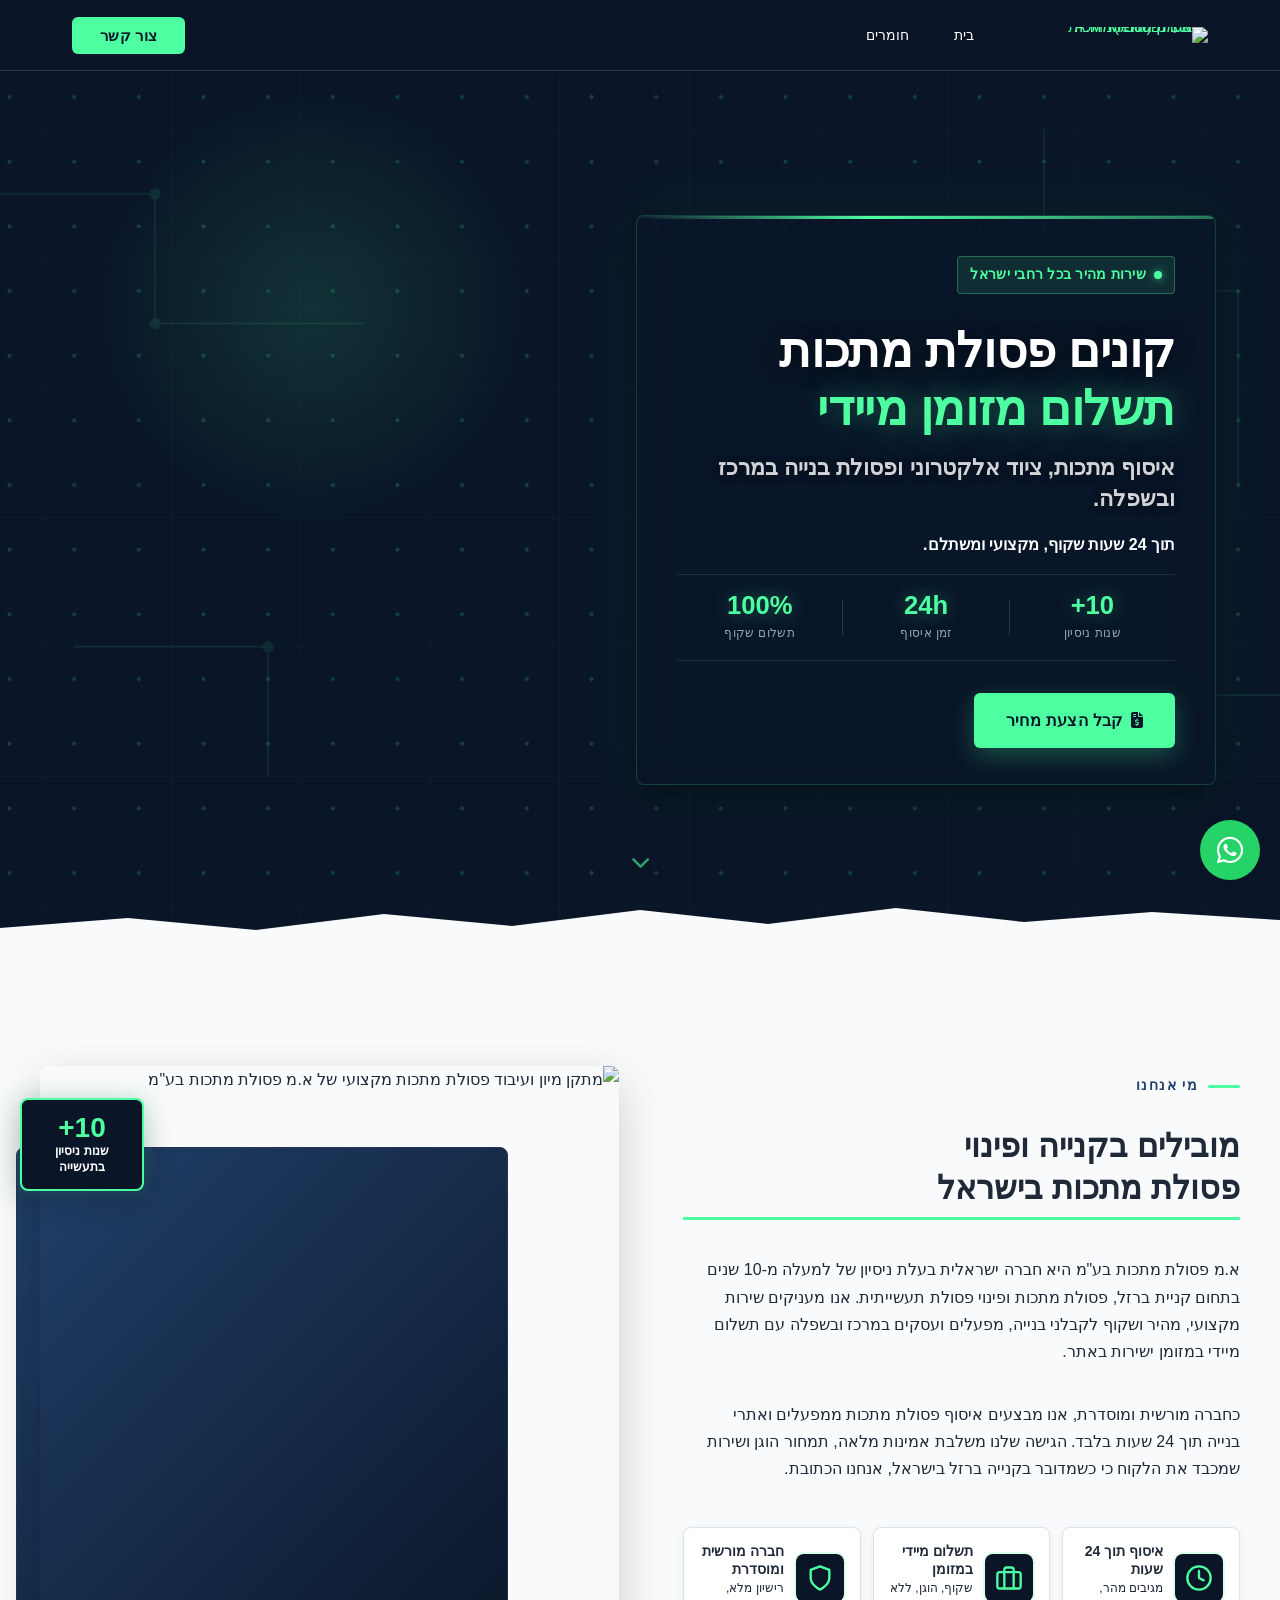
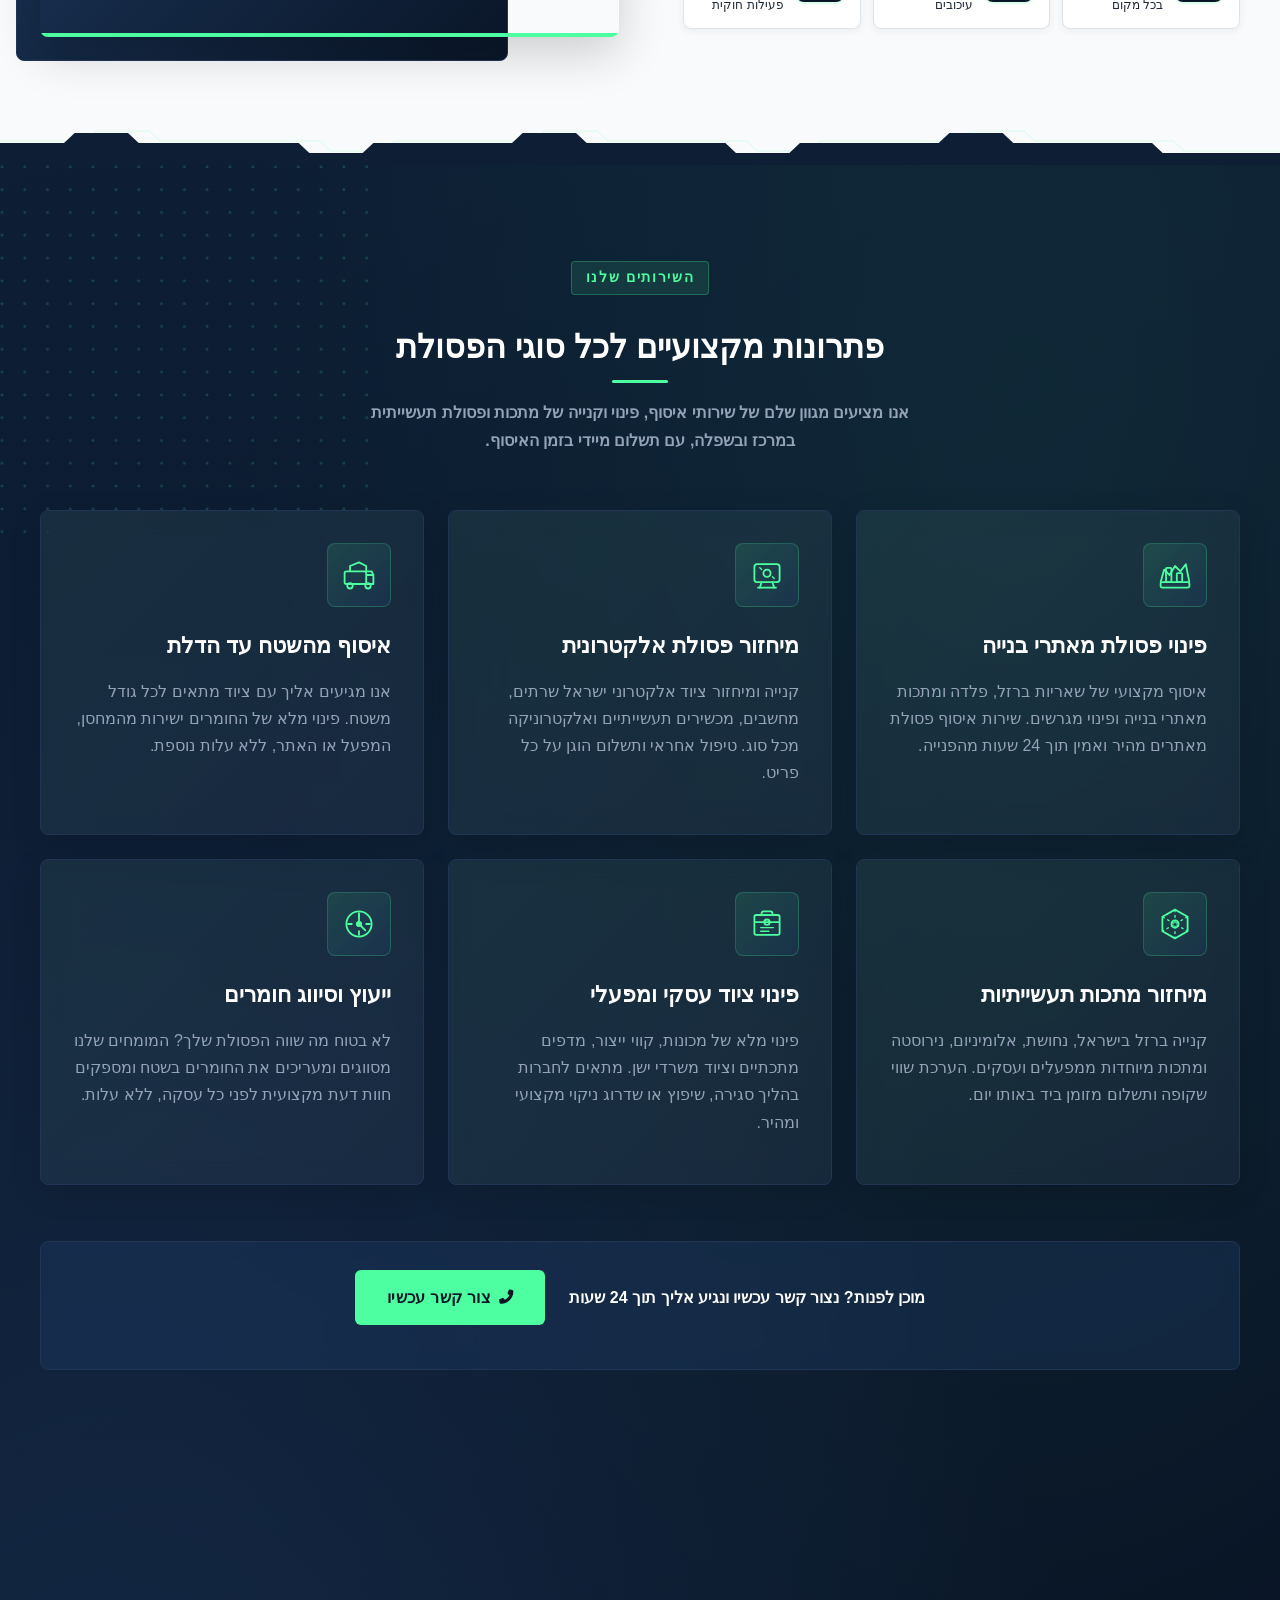
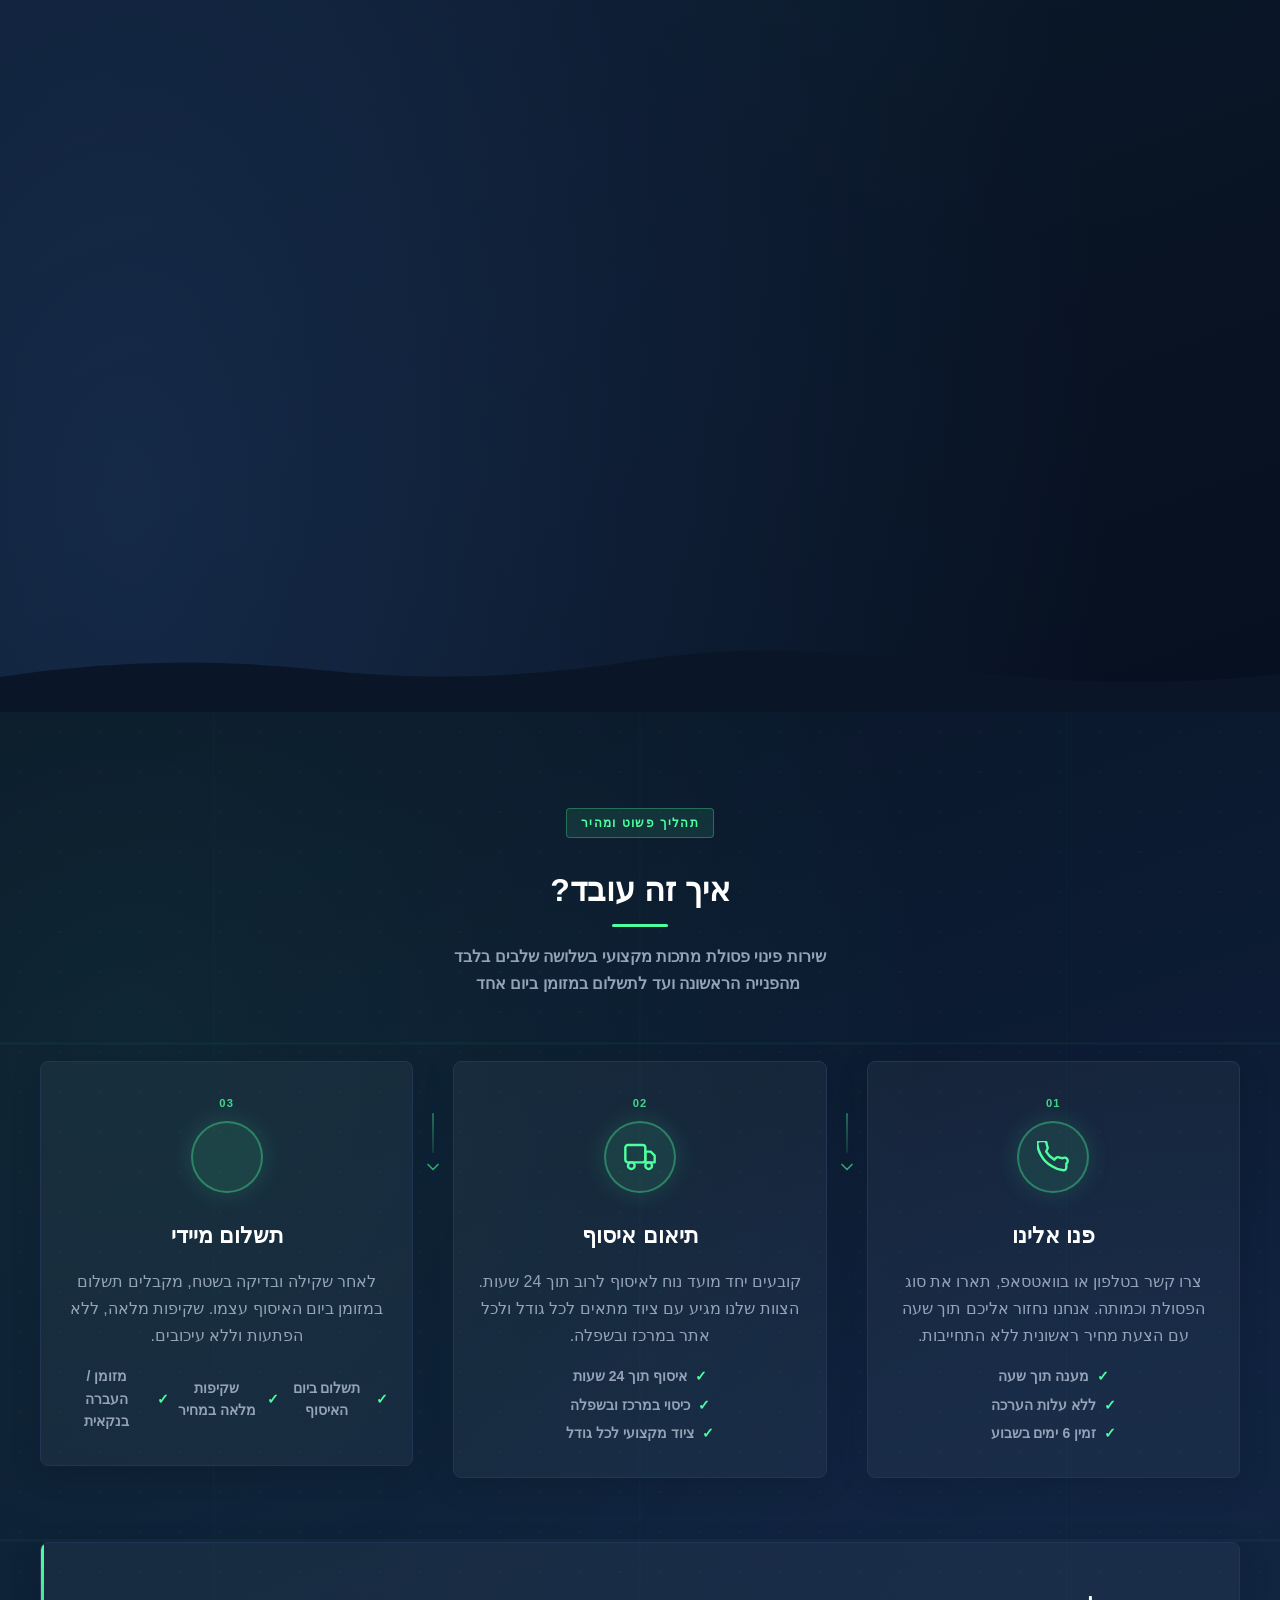
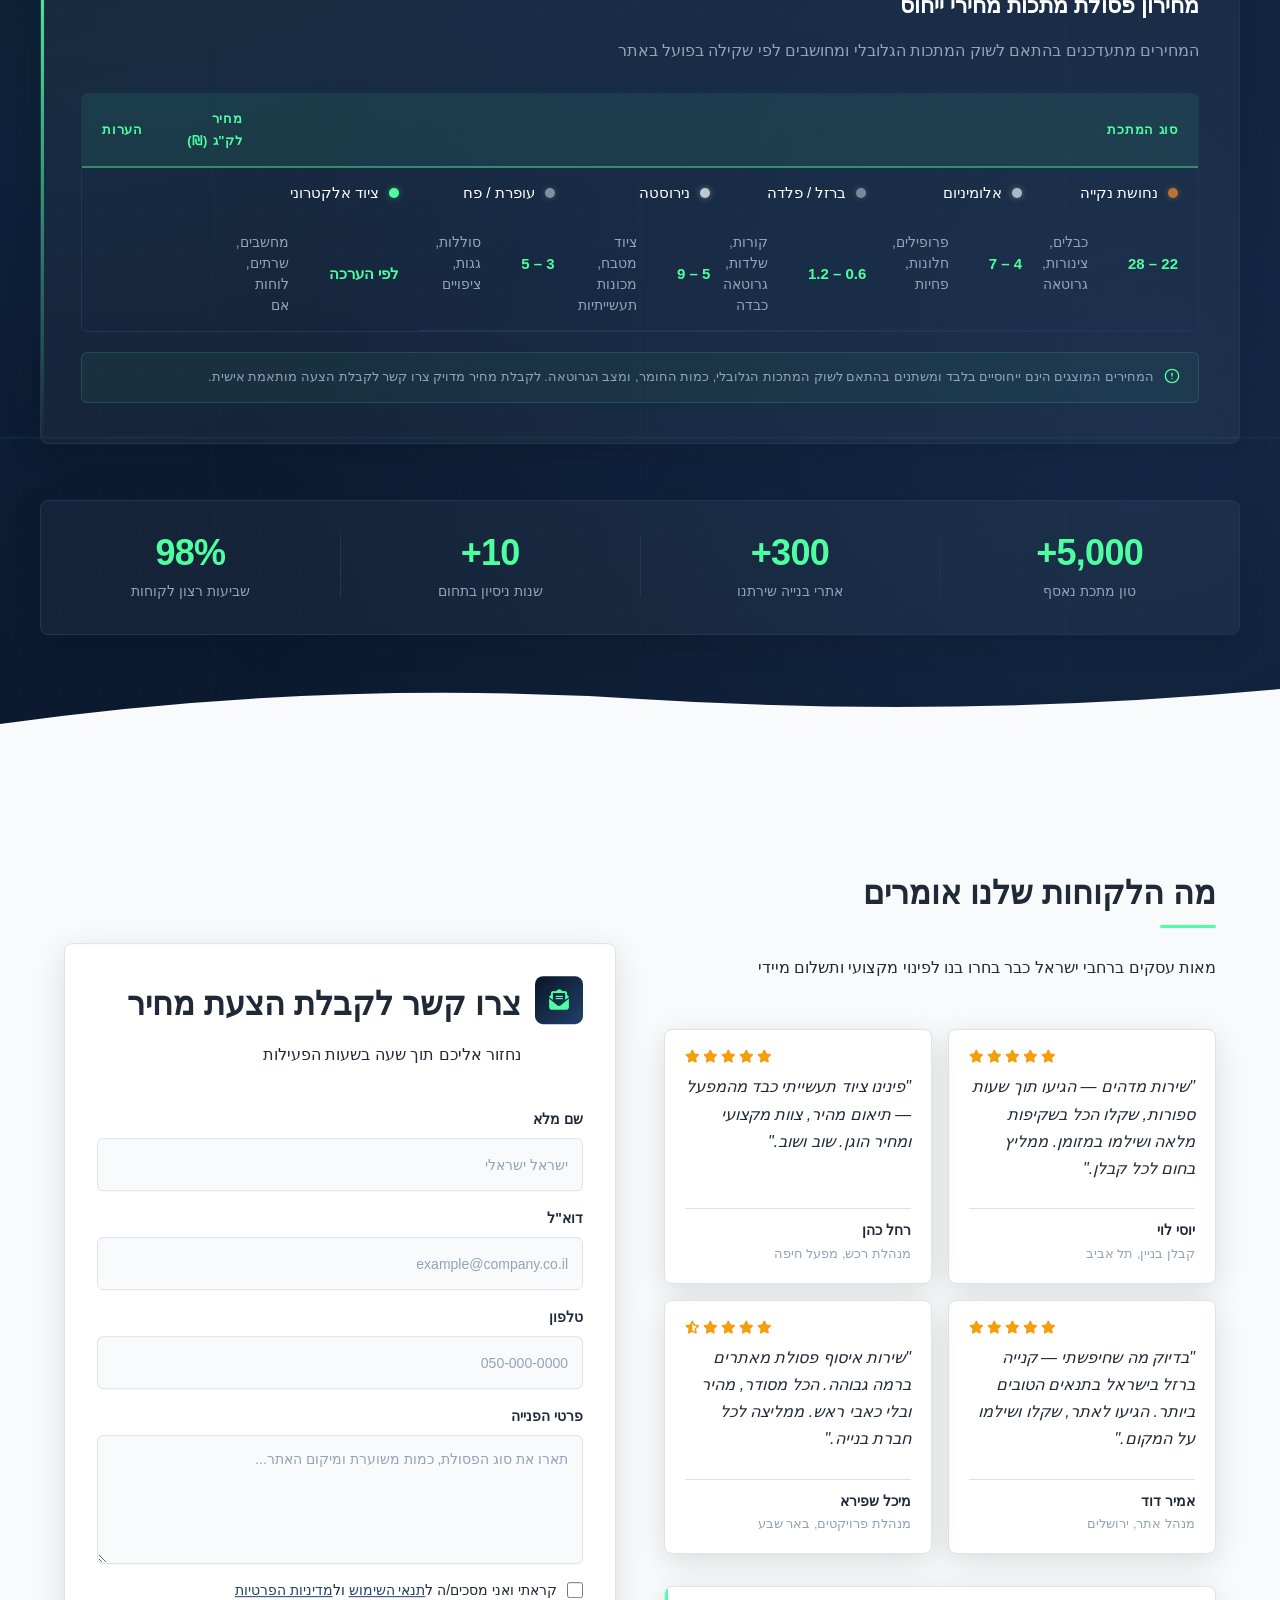
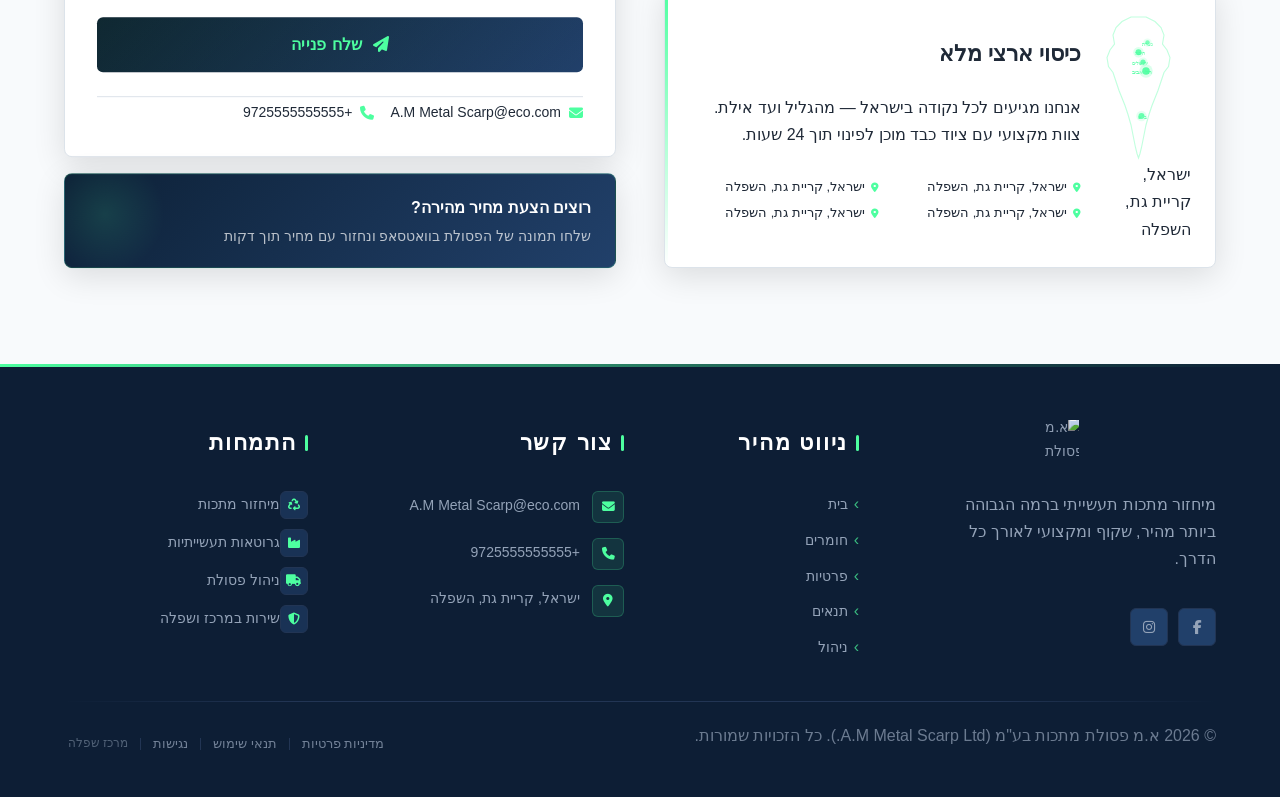
==== commit 355f9583: "Background sync: Progressive GitHub Sync" ====
--- a/public/index.html
+++ b/public/index.html
@@ -1 +1 @@
-<!doctype html><html dir="rtl" lang="he"><head><meta charset="UTF-8"><meta content="width=device-width,initial-scale=1" name="viewport"><meta content="index, follow" name="robots"><title>א.מ פסולת מתכות בע"מ | קניית ברזל ומיחזור מתכות – תשלום מזומן מיידי</title><meta content="חברה ישראלית לקניית ברזל, מיחזור מתכות ופינוי פסולת תעשייתית. שירות מהיר תוך 24 שעות, תשלום מזומן מיידי, כיסוי במרכז ובשפלה. 10+ שנות ניסיון." name="description"><meta content="ewaste recycling near me, e waste recycling near me, construction debris removal, קנייה ברזל בישראל, קניית מתכות בישראל" name="keywords"><link href="/assets/favicon.ico" rel="icon" type="image/x-icon"><link href="/assets/favicon-16x16.png" rel="icon" type="image/png" sizes="16x16"><link href="/assets/favicon-32x32.png" rel="icon" type="image/png" sizes="32x32"><link href="/assets/favicon-48x48.png" rel="icon" type="image/png" sizes="48x48"><link href="/assets/favicon-192x192.png" rel="icon" type="image/png" sizes="192x192"><link href="/assets/favicon-512x512.png" rel="icon" type="image/png" sizes="512x512"><link href="/assets/apple-touch-icon.png" rel="apple-touch-icon"><script>!function(){"use strict";var t="b44cf2e4-078c-4fa4-8cd1-63e44698572b",e="https://api.zappy5.com/api/analytics/track",a=18e5,n=2592e6,o=!0,i=!0,r=!0;var s=function(){var e="zappy_visitor_"+t,a=null;try{if(a=localStorage.getItem(e)){var o=JSON.parse(a),i=Date.now();if(i-o.created<n)return o.lastSeen=i,localStorage.setItem(e,JSON.stringify(o)),o.id}}catch(t){console.warn("Zappy Analytics: LocalStorage not available")}var r="zv_"+Date.now()+"_"+Math.random().toString(36).substr(2,9);try{localStorage.setItem(e,JSON.stringify({id:r,created:Date.now(),lastSeen:Date.now()}))}catch(t){}return r}(),c=function(){var e="zappy_session_"+t,n=null;try{if(n=sessionStorage.getItem(e)){var o=JSON.parse(n),i=Date.now();if(i-o.timestamp<a)return o.timestamp=i,sessionStorage.setItem(e,JSON.stringify(o)),o.id}}catch(t){console.warn("Zappy Analytics: SessionStorage not available")}var r="zs_"+Date.now()+"_"+Math.random().toString(36).substr(2,9);try{sessionStorage.setItem(e,JSON.stringify({id:r,timestamp:Date.now()}))}catch(t){}return r}();function l(a,n){n=n||{};var o={website_id:t,event_type:a,page_path:window.location.pathname,referrer:document.referrer||"direct",visitor_id:s,session_id:c,metadata:n};if(navigator.sendBeacon){var i=new Blob([JSON.stringify(o)],{type:"application/json"});navigator.sendBeacon(e,i)}else fetch(e,{method:"POST",headers:{"Content-Type":"application/json"},body:JSON.stringify(o),keepalive:!0}).catch(function(t){console.warn("Zappy Analytics: Failed to track event",t)})}o&&l("pageview",{title:document.title,url:window.location.href}),i&&document.addEventListener("click",function(t){var e=t.target;if("BUTTON"===e.tagName||e.closest("button")){var a="BUTTON"===e.tagName?e:e.closest("button");l("click",{element:"button",text:a.textContent.trim().substring(0,100),id:a.id||null,class:a.className||null})}else if("A"===e.tagName||e.closest("a")){var n="A"===e.tagName?e:e.closest("a");l("navigation",{element:"link",text:n.textContent.trim().substring(0,100),href:n.href,external:n.hostname!==window.location.hostname})}},!0),r&&document.addEventListener("submit",function(t){var e=t.target;l("form_submit",{form_id:e.id||null,form_name:e.name||null,form_action:e.action||null,form_method:e.method||"GET"})},!0);var d=Date.now();window.addEventListener("beforeunload",function(){l("page_unload",{time_on_page:Math.floor((Date.now()-d)/1e3),page_path:window.location.pathname})}),window.zappyAnalytics={track:l,getVisitorId:function(){return s},getSessionId:function(){return c}}}()</script><meta content="א.מ פסולת מתכות | קניית ברזל ומיחזור מתכות – תשלום מזומן מיידי" property="og:title"><meta content="קונים פסולת מתכות, ברזל, נחושת ואלומיניום – תשלום מזומן מיידי, איסוף תוך 24 שעות. 10+ שנות ניסיון, שירות מקצועי לקבלנים ומפעלים במרכז ובשפלה." property="og:description"><meta content="summary_large_image" name="twitter:card"><meta content="א.מ פסולת מתכות | קניית ברזל ומיחזור מתכות – תשלום מזומן מיידי" name="twitter:title"><meta content="קונים פסולת מתכות, ברזל, נחושת ואלומיניום – תשלום מזומן מיידי, איסוף תוך 24 שעות. 10+ שנות ניסיון, שירות מקצועי לקבלנים ומפעלים במרכז ובשפלה." name="twitter:description"><meta content="website" property="og:type"><meta content="he_IL" property="og:locale"><link href="https://cdnjs.cloudflare.com/ajax/libs/font-awesome/6.4.0/css/all.min.css" rel="stylesheet"><link href="/assets/favicon.ico" rel="icon" type="image/x-icon"><link href="/assets/favicon-16x16.png" rel="icon" type="image/png" sizes="16x16"><link href="/assets/favicon-32x32.png" rel="icon" type="image/png" sizes="32x32"><link href="/assets/favicon-48x48.png" rel="icon" type="image/png" sizes="48x48"><link href="/assets/favicon-192x192.png" rel="icon" type="image/png" sizes="192x192"><link href="/assets/favicon-512x512.png" rel="icon" type="image/png" sizes="512x512"><link href="/assets/apple-touch-icon.png" rel="apple-touch-icon"><link href="https://cdn.jsdelivr.net/npm/vanilla-cookieconsent@3/dist/cookieconsent.css" rel="stylesheet"><script src="https://cdn.jsdelivr.net/npm/vanilla-cookieconsent@3/dist/cookieconsent.umd.js"></script><script src="https://cdn.jsdelivr.net/gh/mickidum/acc_toolbar/acctoolbar/acctoolbar.min.js"></script><link href="/styles.css" rel="stylesheet"><style id="zappy-dropdown-submenu-styles">#navMenu li:has(.sub-menu),.nav-menu li:has(.sub-menu),.navbar li:has(.sub-menu),nav li:has(.sub-menu){position:relative}#navMenu .sub-menu,.nav-menu .sub-menu,.navbar .sub-menu,nav .sub-menu{display:block!important;position:absolute!important;top:100%;left:0;min-width:220px;background:#fff;border-radius:8px;box-shadow:0 8px 25px rgba(0,0,0,.15);padding:8px 0;opacity:0;visibility:hidden;transform:translateY(10px);transition:all .3s ease;z-index:1000;list-style:none;pointer-events:none}#navMenu li:hover>.sub-menu,.nav-menu li:hover>.sub-menu,.navbar li:hover>.sub-menu,nav li:hover>.sub-menu{opacity:1!important;visibility:visible!important;transform:translateY(0)!important;pointer-events:auto!important}.sub-menu li{list-style:none;margin:0;padding:0}.sub-menu a{display:block!important;padding:10px 16px!important;color:var(--text-dark,#333)!important;font-weight:500;text-decoration:none;white-space:nowrap;transition:background-color .2s}.sub-menu .zappy-nav-child>a{padding-left:28px!important;font-size:.9em!important;opacity:.85!important}[dir=rtl] .sub-menu .zappy-nav-child>a,html[lang=ar] .sub-menu .zappy-nav-child>a,html[lang=he] .sub-menu .zappy-nav-child>a{padding-left:10px!important;padding-right:28px!important}.sub-menu .zappy-nav-parent>a{font-weight:600!important}.sub-menu a:hover{background-color:#f5f5f5}[dir=rtl] .nav-menu .sub-menu,[dir=rtl] .navbar .sub-menu,[dir=rtl] nav .sub-menu,html[lang=ar] .nav-menu .sub-menu,html[lang=ar] .navbar .sub-menu,html[lang=ar] nav .sub-menu,html[lang=he] .nav-menu .sub-menu,html[lang=he] .navbar .sub-menu,html[lang=he] nav .sub-menu{left:auto!important;right:0!important}.sub-menu:empty,.sub-menu:not(:has(li)):not(:has(> a)),.sub-menu:not(:has(li:not(.zappy-hidden-menu-item))):not(:has(> a)){display:none!important;opacity:0!important;visibility:hidden!important;pointer-events:none!important}li:has(.menu-group-title):hover>.sub-menu{opacity:1!important;visibility:visible!important;transform:translateY(0)!important;pointer-events:auto!important}#navMenu>li>.menu-group-title,.nav-menu>li>.menu-group-title{display:inline-block;padding:.5rem 1rem;cursor:default;user-select:none}@media (max-width:768px){#navMenu .sub-menu,.nav-menu .sub-menu,.navbar .sub-menu,nav .sub-menu{position:static!important;transform:none!important;box-shadow:none!important;background:0 0!important;max-height:0;overflow:hidden;opacity:0;visibility:hidden;transition:max-height .3s ease,opacity .3s ease;padding:0!important;border-radius:0!important}#navMenu .sub-menu.mobile-expanded,.nav-menu .sub-menu.mobile-expanded,.navbar .sub-menu.mobile-expanded{max-height:none!important;overflow-y:visible!important;opacity:1!important;visibility:visible!important;padding:8px 0 8px 16px!important}[dir=rtl] .sub-menu.mobile-expanded,html[lang=he] .sub-menu.mobile-expanded{padding:8px 16px 8px 0!important}#navMenu li:hover>.sub-menu,.nav-menu li:hover>.sub-menu,.navbar li:hover>.sub-menu,nav li:hover>.sub-menu{opacity:0;visibility:hidden;pointer-events:none}#navMenu li>.sub-menu.mobile-expanded,.nav-menu li>.sub-menu.mobile-expanded,.navbar li>.sub-menu.mobile-expanded,nav li>.sub-menu.mobile-expanded{opacity:1!important;visibility:visible!important;pointer-events:auto!important}#navMenu li:has(.sub-menu),.nav-menu li:has(.sub-menu),.navbar li:has(.sub-menu),nav li:has(.sub-menu){display:flex!important;flex-wrap:wrap!important;align-items:center!important;position:relative!important;min-height:44px!important}#navMenu li:has(.sub-menu)>a,.nav-menu li:has(.sub-menu)>a,.navbar li:has(.sub-menu)>a,nav li:has(.sub-menu)>a{flex:1!important;min-width:0!important}#navMenu li:has(.sub-menu)>.menu-group-title,.nav-menu li:has(.sub-menu)>.menu-group-title,.navbar li:has(.sub-menu)>.menu-group-title,nav li:has(.sub-menu)>.menu-group-title{flex:1!important;min-width:0!important;padding:0!important;line-height:inherit!important}#navMenu li:has(.sub-menu)>.sub-menu,.nav-menu li:has(.sub-menu)>.sub-menu,.navbar li:has(.sub-menu)>.sub-menu,nav li:has(.sub-menu)>.sub-menu{flex-basis:100%!important;width:100%!important}#navMenu li:has(.sub-menu)>a [class*=arrow],#navMenu li:has(.sub-menu)>a [class*=chevron],.nav-menu li:has(.sub-menu)>a .fa-angle-down,.nav-menu li:has(.sub-menu)>a .fa-chevron-down,.nav-menu li:has(.sub-menu)>a [class*=arrow],.nav-menu li:has(.sub-menu)>a [class*=chevron],nav li:has(.sub-menu)>a [class*=arrow],nav li:has(.sub-menu)>a [class*=chevron]{display:none!important;visibility:hidden!important}.mobile-submenu-toggle{display:flex!important;align-items:center!important;justify-content:center!important;width:44px!important;height:auto!important;background:0 0!important;border:none!important;cursor:pointer!important;color:var(--text-dark)!important;position:static!important;flex-shrink:0!important;align-self:stretch!important;z-index:2!important;padding:0!important;margin:0!important}.mobile-submenu-toggle::after{content:''!important;width:0!important;height:0!important;border-left:6px solid transparent!important;border-right:6px solid transparent!important;border-top:7px solid currentColor!important;transition:transform .3s ease!important}.mobile-submenu-toggle.expanded::after{transform:rotate(180deg)!important}.sub-menu a{padding:10px 0!important;display:block!important;color:var(--text-dark)!important;white-space:normal!important}.sub-menu .zappy-nav-child>a{padding-left:28px!important;font-size:.9em!important;opacity:.85!important}[dir=rtl] .sub-menu .zappy-nav-child>a,html[lang=ar] .sub-menu .zappy-nav-child>a,html[lang=he] .sub-menu .zappy-nav-child>a{padding-left:0!important;padding-right:28px!important}.sub-menu .zappy-nav-parent>a{font-weight:600!important}#navMenu.active,.nav-menu.active{max-width:100vw!important;overflow-x:hidden!important;box-sizing:border-box!important}.navbar .sub-menu li a,.zappy-products-dropdown .sub-menu a,nav.navbar .sub-menu li a{color:var(--text-dark)!important}}@media (min-width:769px){.mobile-submenu-toggle{display:none!important}}</style><style id="zappy-widget-visibility">html[dir=rtl] .whatsapp-float{right:20px!important;left:auto!important}html:not([dir]) .whatsapp-float,html[dir=ltr] .whatsapp-float{left:20px!important;right:auto!important}html[dir=rtl] #mic-access-tool-general-button,html[dir=rtl] #mic-init-access-tool #mic-access-tool-general-button,html[dir=rtl] #mic-init-access-tool .mic-access-tool-general-button,html[dir=rtl] ._access-icon,html[dir=rtl] .mic-access-tool-general-button{left:20px!important;right:auto!important}html:not([dir]) #mic-access-tool-general-button,html:not([dir]) #mic-init-access-tool #mic-access-tool-general-button,html:not([dir]) #mic-init-access-tool .mic-access-tool-general-button,html:not([dir]) ._access-icon,html:not([dir]) .mic-access-tool-general-button,html[dir=ltr] #mic-access-tool-general-button,html[dir=ltr] #mic-init-access-tool #mic-access-tool-general-button,html[dir=ltr] #mic-init-access-tool .mic-access-tool-general-button,html[dir=ltr] ._access-icon,html[dir=ltr] .mic-access-tool-general-button{right:20px!important;left:auto!important}@media (max-width:768px){.whatsapp-float{display:flex!important}}@media (min-width:769px){.whatsapp-float{display:flex!important}}@media (max-width:768px){#mic-access-tool-general-button,#mic-init-access-tool #mic-access-tool-general-button,#mic-init-access-tool .mic-access-tool-general-button,._access-icon,.mic-access-tool-general-button{display:flex!important;visibility:visible!important;opacity:1!important;pointer-events:auto!important}#mic-access-tool-box,#mic-init-access-tool #mic-access-tool-box,._access-menu,.mic-access-tool-box,div[id*=mic-access-tool-box]{visibility:hidden;opacity:0;pointer-events:auto!important}}@media (min-width:769px){#mic-access-tool-general-button,#mic-init-access-tool #mic-access-tool-general-button,#mic-init-access-tool .mic-access-tool-general-button,._access-icon,.mic-access-tool-general-button{display:flex!important;visibility:visible!important;opacity:1!important;pointer-events:auto!important}#mic-access-tool-box,#mic-init-access-tool #mic-access-tool-box,._access-menu,.mic-access-tool-box,div[id*=mic-access-tool-box]{visibility:hidden;opacity:0;pointer-events:auto!important}}</style></head><body><style>#zappy-page-loader{position:fixed;inset:0;z-index:99999;background:#0a1628;display:flex;flex-direction:column;align-items:center;justify-content:center;gap:0;pointer-events:all;overflow:hidden;transition:opacity .55s cubic-bezier(.4,0,1,1),transform .55s cubic-bezier(.4,0,1,1)}#zappy-page-loader.zl-exit{opacity:0;transform:scale(1.04);pointer-events:none}#zappy-page-loader.zl-done{display:none!important}#zappy-loader-bg-dots{position:absolute;inset:0;background-image:radial-gradient(circle,rgba(77,255,160,.12) 1px,transparent 1px);background-size:40px 40px;animation:zl-dots-pulse 3s ease-in-out infinite;pointer-events:none}#zappy-loader-glow{position:absolute;width:600px;height:600px;border-radius:50%;background:radial-gradient(circle,rgba(77,255,160,.09) 0,transparent 70%);animation:zl-glow-pulse 2.5s ease-in-out infinite;pointer-events:none}#zappy-loader-logo-wrap{position:relative;z-index:2;display:flex;flex-direction:column;align-items:center;gap:28px;animation:zl-entrance .7s cubic-bezier(.34,1.56,.64,1) both}#zappy-loader-logo{width:180px;max-width:70vw;height:auto;animation:zl-logo-glow 2s ease-in-out infinite}#zappy-loader-spinner{position:relative;width:54px;height:54px}#zappy-loader-spinner::after,#zappy-loader-spinner::before{content:'';position:absolute;border-radius:50%;border:2px solid transparent}#zappy-loader-spinner::before{inset:0;border-top-color:#4dffa0;border-right-color:rgba(77,255,160,.3);animation:zl-spin 1.1s linear infinite}#zappy-loader-spinner::after{inset:8px;border-bottom-color:rgba(77,255,160,.5);animation:zl-spin .7s linear infinite reverse}#zappy-loader-bar-wrap{width:200px;height:3px;background:rgba(77,255,160,.15);border-radius:999px;overflow:hidden}#zappy-loader-bar{height:100%;width:0%;background:linear-gradient(90deg,#4dffa0,#21ffaa,#4dffa0);background-size:200% 100%;border-radius:999px;animation:zl-bar-fill 1.8s cubic-bezier(.4,0,.2,1) forwards,zl-bar-shimmer 1.2s linear infinite}#zappy-loader-text{font-size:11px;letter-spacing:.18em;color:rgba(77,255,160,.6);text-transform:uppercase;font-family:inherit;animation:zl-text-blink 1.5s ease-in-out infinite;margin-top:4px}#zappy-loader-line-bottom,#zappy-loader-line-top{position:absolute;left:0;right:0;height:2px;background:linear-gradient(90deg,transparent,rgba(77,255,160,.35),transparent);pointer-events:none}#zappy-loader-line-top{top:0;animation:zl-line-slide 2.2s linear infinite}#zappy-loader-line-bottom{bottom:0;animation:zl-line-slide 2.2s linear infinite reverse}@keyframes zl-dots-pulse{0%,100%{opacity:.5}50%{opacity:1}}@keyframes zl-glow-pulse{0%,100%{transform:scale(.8);opacity:.6}50%{transform:scale(1.3);opacity:1}}@keyframes zl-entrance{from{opacity:0;transform:translateY(28px) scale(.85)}to{opacity:1;transform:translateY(0) scale(1)}}@keyframes zl-logo-glow{0%,100%{filter:drop-shadow(0 0 18px rgba(77,255,160,.45)) drop-shadow(0 0 6px rgba(77,255,160,.25));transform:scale(1)}50%{filter:drop-shadow(0 0 38px rgba(77,255,160,.75)) drop-shadow(0 0 14px rgba(77,255,160,.5));transform:scale(1.05)}}@keyframes zl-spin{to{transform:rotate(360deg)}}@keyframes zl-bar-fill{0%{width:0%}60%{width:75%}100%{width:100%}}@keyframes zl-bar-shimmer{0%{background-position:200% center}100%{background-position:-200% center}}@keyframes zl-text-blink{0%,100%{opacity:.5}50%{opacity:1}}@keyframes zl-line-slide{0%{transform:scaleX(0) translateX(-100%)}50%{transform:scaleX(1) translateX(0)}100%{transform:scaleX(0) translateX(100%)}}</style><div id="zappy-page-loader" aria-label="טוען..." role="status"><div id="zappy-loader-bg-dots"></div><div id="zappy-loader-glow"></div><div id="zappy-loader-line-top"></div><div id="zappy-loader-line-bottom"></div><div id="zappy-loader-logo-wrap"><div id="zappy-loader-spinner"></div><div id="zappy-loader-bar-wrap"><div id="zappy-loader-bar"></div></div><div id="zappy-loader-text">טוען...</div></div></div><script>!function(){var e=document.getElementById("zappy-page-loader");function t(){e.classList.add("zl-exit"),setTimeout(function(){e.classList.add("zl-done")},600)}e&&("complete"===document.readyState?setTimeout(t,400):(window.addEventListener("load",function(){setTimeout(t,350)}),setTimeout(t,3500)))}()</script><nav class="navbar" dir="rtl"><button class="mobile-toggle" aria-label="Menu" id="mobileToggle"><svg viewBox="0 0 24 24" height="24" width="24" fill="none" class="hamburger-icon"><path d="M3 12h18M3 6h18M3 18h18" stroke="currentColor" stroke-width="2" stroke-linecap="round"></path></svg> <svg viewBox="0 0 24 24" height="24" width="24" fill="none" class="close-icon" style="display:none"><path d="M18 6L6 18M6 6l12 12" stroke="currentColor" stroke-width="2" stroke-linecap="round"></path></svg></button> <button class="phone-header-btn" aria-label="Call" data-phone="+9725555555555"><svg viewBox="0 0 24 24" height="20" width="20" fill="currentColor"><path d="M22 16.92v3a2 2 0 0 1-2.18 2 19.79 19.79 0 0 1-8.63-3.07 19.5 19.5 0 0 1-6-6 19.79 19.79 0 0 1-3.07-8.67A2 2 0 0 1 4.11 2h3a2 2 0 0 1 2 1.72 12.84 12.84 0 0 0 .7 2.81 2 2 0 0 1-.45 2.11L8.09 9.91a16 16 0 0 0 6 6l1.27-1.27a2 2 0 0 1 2.11-.45 12.84 12.84 0 0 0 2.81.7A2 2 0 0 1 22 16.92z"></path></svg></button><div class="nav-container"><div class="nav-right-group"><div class="nav-brand"><a href="/" class="logo-link"><img alt="א.מ פסולת מתכות בע&quot;מ (A.M Metal Scarp Ltd.)" src="/assets/a-m-metal-scarp-ltd-metal-recycling-waste-management-industrial-scrap-logo-1778063406771-ltamnn.webp?v=1778063407071-bg3sl8" class="logo"></a></div><ul class="nav-menu" id="navMenu"><li><a href="/">בית</a></li><li><a href="/materials">חומרים</a></li><li class="zappy-hidden-menu-item" style="display:none !important"><a href="/admin">ניהול</a></li></ul></div><div class="nav-cta-container"><a href="/#contact" class="nav-cta-btn">צור קשר</a></div></div></nav><script>window.addEventListener("load",function(){const e=document.querySelector(".navbar, nav, header");if(!e)return void console.log("[Navbar] Navbar element not found");let t=document.getElementById("mobileToggle")||document.querySelector(".mobile-toggle")||document.querySelector(".hamburger")||document.querySelector(".hamburger-menu")||document.querySelector(".menu-toggle")||document.querySelector(".burger-menu")||document.querySelector('[aria-label="Menu"]')||document.querySelector('[aria-label="תפריט"]');const o=document.querySelector(".phone-header-btn"),n=window.getComputedStyle(e);let r=n.backgroundColor;if(console.log("[Navbar] Initial navbar background:",r),"transparent"===r||"rgba(0, 0, 0, 0)"===r||r.startsWith("rgba")&&r.includes(", 0)")){const e=n.backgroundImage;if(e&&"none"!==e)console.log("[Navbar] Navbar has background image/gradient, using dark text"),r="rgb(240, 240, 240)";else{const e=window.getComputedStyle(document.body).backgroundColor;console.log("[Navbar] Navbar transparent, using body background:",e),r=e}}const a=r.match(/\d+/g);if(a&&a.length>=3){const e=(.299*parseInt(a[0])+.587*parseInt(a[1])+.114*parseInt(a[2]))/255;console.log("[Navbar] Mobile button colors preserved from Claude CSS (luminance:",e.toFixed(2)+")");const n=document.createElement("style");n.id="zappy-mobile-nav-fix";document.documentElement.lang;document.documentElement.dir,n.textContent='\n        /* Hide mobile buttons on desktop, show only on mobile */\n        @media (min-width: 769px) {\n          .mobile-toggle,\n          .phone-header-btn {\n            display: none !important;\n          }\n        }\n        \n        /* Show and position mobile buttons correctly on mobile */\n        @media (max-width: 768px) {\n          .mobile-toggle,\n          .phone-header-btn {\n            position: absolute !important;\n            top: 50% !important;\n            transform: translateY(-50%) !important;\n            z-index: 1001 !important;\n            display: flex !important;\n            align-items: center !important;\n            justify-content: center !important;\n            width: 36px !important;\n            height: 36px !important;\n            border-radius: 50% !important;\n            border: none !important;\n            cursor: pointer !important;\n            padding: 6px !important;\n            background: none !important;\n            color: var(--nav-text, var(--text-dark)) !important;\n          }\n          \n          /* LTR positioning (default): hamburger LEFT, phone RIGHT */\n          html:not([dir="rtl"]):not([lang="he"]):not([lang="ar"]) .mobile-toggle,\n          html[dir="ltr"] .mobile-toggle {\n            left: 12px !important;\n            right: auto !important;\n          }\n          html:not([dir="rtl"]):not([lang="he"]):not([lang="ar"]) .phone-header-btn,\n          html[dir="ltr"] .phone-header-btn {\n            right: 12px !important;\n            left: auto !important;\n          }\n          \n          /* RTL positioning: hamburger RIGHT, phone LEFT */\n          html[dir="rtl"] .mobile-toggle,\n          html[lang="he"] .mobile-toggle,\n          html[lang="ar"] .mobile-toggle {\n            right: 12px !important;\n            left: auto !important;\n          }\n          html[dir="rtl"] .phone-header-btn,\n          html[lang="he"] .phone-header-btn,\n          html[lang="ar"] .phone-header-btn {\n            left: 12px !important;\n            right: auto !important;\n          }\n          \n          /* CRITICAL: Ensure nav-container has min-height on mobile */\n          /* All children are positioned absolutely/fixed on mobile, so height:auto collapses to 0 */\n          .nav-container {\n            min-height: 70px !important;\n            position: relative !important;\n          }\n          \n          /* Ensure SVG icons are properly sized and inherit color */\n          .mobile-toggle svg,\n          .phone-header-btn svg {\n            width: 24px !important;\n            height: 24px !important;\n            /* Don\'t force display - let JavaScript control hamburger/close toggle */\n          }\n          \n          /* Reset nav-cta-container on mobile - remove desktop box-shadow/padding */\n          /* that creates a visible ghost box when CTA button is hidden */\n          .nav-cta-container {\n            box-shadow: none !important;\n            padding: 0 !important;\n          }\n          \n          /* Hide nav-cta-container entirely on mobile when there\'s no lang-switcher */\n          /* (only the CTA button is inside, and it\'s hidden on mobile) */\n          .nav-cta-container:not(:has(.lang-switcher)) {\n            display: none !important;\n          }\n          \n          /* CRITICAL: Prevent hero image fade gradient from bleeding over headline text */\n          /* The .image-fade-gradient has bottom: -30px (extends below parent) */\n          /* On mobile stacked layout, this overlaps the h1 text below the image */\n          .hero-image-column {\n            overflow: hidden !important;\n          }\n          .image-fade-gradient {\n            bottom: 0 !important;\n          }\n          \n          /* Hide desktop language switcher on mobile - hamburger menu handles it */\n          /* High specificity to override stored CSS */\n          .lang-switcher,\n          .nav-cta-container .lang-switcher,\n          .nav-container .lang-switcher,\n          .navbar .lang-switcher,\n          .navbar .nav-cta-container .lang-switcher {\n            display: none !important;\n          }\n        }\n      ';const r=document.getElementById("zappy-mobile-nav-fix");r&&r.remove(),document.head.appendChild(n),console.log("[Navbar] Critical CSS injected for mobile nav positioning");const i=window.innerWidth<=768;if(t){const e=t.querySelector(".hamburger-icon"),o=t.querySelector(".close-icon");e&&(e.style.setProperty("width","24px","important"),e.style.setProperty("height","24px","important"),e.style.setProperty("display","block","important")),o&&(o.style.setProperty("width","24px","important"),o.style.setProperty("height","24px","important"),o.style.setProperty("display","none","important")),i?(t.style.setProperty("position","absolute","important"),t.style.setProperty("top","50%","important"),t.style.setProperty("transform","translateY(-50%)","important"),t.style.setProperty("z-index","1001","important"),t.style.removeProperty("left"),t.style.removeProperty("right"),console.log("[Navbar] Mobile toggle positioning applied (mobile viewport)")):(t.style.removeProperty("position"),t.style.removeProperty("top"),t.style.removeProperty("transform"),t.style.removeProperty("z-index"),t.style.removeProperty("left"),t.style.removeProperty("right"),console.log("[Navbar] Desktop viewport - cleared mobile toggle inline positioning"))}if(o){const e=o.querySelector("svg");e&&(e.style.width="24px",e.style.height="24px",e.setAttribute("width","24"),e.setAttribute("height","24")),i?(o.style.setProperty("position","absolute","important"),o.style.setProperty("top","50%","important"),o.style.setProperty("transform","translateY(-50%)","important"),o.style.setProperty("z-index","1001","important"),o.style.removeProperty("left"),o.style.removeProperty("right"),console.log("[Navbar] Phone button positioning applied (mobile viewport)")):(o.style.removeProperty("position"),o.style.removeProperty("top"),o.style.removeProperty("transform"),o.style.removeProperty("z-index"),o.style.removeProperty("left"),o.style.removeProperty("right"),console.log("[Navbar] Desktop viewport - cleared phone button inline positioning"))}}else console.log("[Navbar] Could not parse background color:",r);t=document.getElementById("mobileToggle")||document.querySelector(".mobile-toggle")||document.querySelector(".hamburger")||document.querySelector(".hamburger-menu")||document.querySelector(".menu-toggle")||document.querySelector(".burger-menu")||document.querySelector('[aria-label="Menu"]')||document.querySelector('[aria-label="תפריט"]');const i=document.getElementById("navMenu")||document.querySelector(".nav-menu")||document.querySelector(".nav-links")||document.querySelector("nav ul:not(.submenu)");if(!t||!i)return void console.log("[Navbar] Mobile toggle or menu not found:",{toggle:!!t,menu:!!i});i.id||(i.id="navMenu"),console.log("[Navbar] Initializing mobile menu...");const l=t.cloneNode(!0);t.parentNode.replaceChild(l,t),l.addEventListener("click",function(e){e.preventDefault(),e.stopPropagation();const t=this.querySelector(".hamburger-icon"),o=this.querySelector(".close-icon");i.classList.contains("active")?(i.classList.remove("active"),t&&t.style.setProperty("display","block","important"),o&&o.style.setProperty("display","none","important"),document.body.style.overflow="",console.log("[Navbar] Menu closed")):(i.classList.add("active"),t&&t.style.setProperty("display","none","important"),o&&o.style.setProperty("display","block","important"),document.body.style.overflow="hidden",console.log("[Navbar] Menu opened"))}),i.querySelectorAll("a").forEach(function(e){e.addEventListener("click",function(){if("#"===this.getAttribute("href"))return;const e=l.querySelector(".hamburger-icon"),t=l.querySelector(".close-icon");i.classList.remove("active"),e&&e.style.setProperty("display","block","important"),t&&t.style.setProperty("display","none","important"),document.body.style.overflow="",console.log("[Navbar] Menu closed (link clicked)")})});var s=i.querySelectorAll(".dropdown-toggle");s.forEach(function(e){e.addEventListener("click",function(e){e.preventDefault(),e.stopPropagation();var t=this.closest(".nav-dropdown");t&&(t.parentNode.querySelectorAll(".nav-dropdown.open").forEach(function(e){e!==t&&e.classList.remove("open")}),t.classList.toggle("open"),console.log("[Navbar] Dropdown toggled:",t.classList.contains("open")?"open":"closed"))})}),document.addEventListener("click",function(e){e.target.closest(".nav-dropdown")||document.querySelectorAll(".nav-dropdown.open").forEach(function(e){e.classList.remove("open")})}),console.log("[Navbar] Dropdown handlers initialized for "+s.length+" dropdowns"),o&&o.addEventListener("click",function(){const e=document.querySelectorAll('a[href^="tel:"]'),t=e.length>0?e[0].getAttribute("href").replace("tel:",""):"+9725555555555";window.location.href="tel:"+t,console.log("[Navbar] Phone button clicked")}),console.log("[Navbar] Mobile menu initialized successfully")})</script><main><section class="index-hero-section" data-layout-spec="בית-hero" dir="rtl" id="index-hero-section" data-hero-type="fullscreen-scrim"><div class="index-hero-bg-wrapper" aria-hidden="true"><img alt="מתחם מיחזור מתכות תעשייתי של א.מ פסולת מתכות" src="/assets/site-index-hero-image-1.webp" class="index-hero-bg-img" data-element-id="img-1778060927804-trajwqxje" data-element-type="image" data-context="Dramatic cinematic industrial scrap metal yard at dusk, massive piles of crushed metallic scrap, steel beams, copper wire bundles, and electronic waste under a deep navy sky with subtle green atmospheric glow on the horizon. Heavy industrial machinery in background. Dark, authoritative, premium tech-industrial mood. Wide angle, high contrast, photorealistic." data-hero-background="true" data-hero-bg="true" data-placeholder="index-hero-image-1" height="700" width="1200"></div><div class="index-hero-scrim" aria-hidden="true"></div><svg viewBox="0 0 900 600" aria-hidden="true" xmlns="http://www.w3.org/2000/svg" data-no-icon-edit="true" preserveAspectRatio="xMidYMid slice" class="index-hero-circuit-pattern"><defs><pattern height="40" id="heroDotsPattern" patternUnits="userSpaceOnUse" width="40" x="0" y="0"><circle cx="20" cy="20" r="1.2" fill="#4DFFA0" opacity="0.18"></circle></pattern><pattern height="80" id="heroGridPattern" patternUnits="userSpaceOnUse" width="80" x="0" y="0"><path d="M80 0 L0 0 0 80" stroke="#4DFFA0" stroke-width="0.4" fill="none" opacity="0.07"></path></pattern></defs><rect height="600" width="900" fill="url(#heroDotsPattern)"></rect><rect height="600" width="900" fill="url(#heroGridPattern)"></rect><g fill="none" opacity="0.09" stroke="#4DFFA0" stroke-width="1"><polyline points="50,120 150,120 150,200 280,200"></polyline><circle cx="150" cy="120" r="3" fill="#4DFFA0"></circle><circle cx="150" cy="200" r="3" fill="#4DFFA0"></circle><polyline points="700,80 700,180 820,180 820,300"></polyline><circle cx="700" cy="180" r="3" fill="#4DFFA0"></circle><polyline points="100,400 220,400 220,480"></polyline><circle cx="220" cy="400" r="3" fill="#4DFFA0"></circle><polyline points="600,350 750,350 750,430 880,430"></polyline><circle cx="750" cy="350" r="3" fill="#4DFFA0"></circle></g></svg><div class="index-hero-glow-orb" aria-hidden="true"></div><div class="index-hero-container"><div class="index-hero-glass-card"><div class="index-hero-accent-bar" aria-hidden="true"></div><div class="index-hero-badge"><span class="index-hero-badge-dot" aria-hidden="true"></span> <span>שירות מהיר בכל רחבי ישראל</span></div><h1 class="index-hero-h1">קונים פסולת מתכות<br><span class="index-hero-h1-accent">תשלום מזומן מיידי</span></h1><h3 class="index-hero-subtitle index-hero-subtitle-text" data-zappy-text-width="full" style="text-align:right;max-width:none;margin-left:auto;margin-right:auto">איסוף מתכות, ציוד אלקטרוני ופסולת בנייה במרכז ובשפלה.</h3><p><b>תוך 24 שעות שקוף, מקצועי ומשתלם.</b></p><div class="index-hero-metrics" aria-label="נתוני אמון"><div class="index-hero-metric"><span class="index-hero-metric-num">10+</span> <span class="index-hero-metric-label">שנות ניסיון</span></div><div class="index-hero-metric-divider" aria-hidden="true"></div><div class="index-hero-metric"><span class="index-hero-metric-num">24h</span> <span class="index-hero-metric-label">זמן איסוף</span></div><div class="index-hero-metric-divider" aria-hidden="true"></div><div class="index-hero-metric"><span class="index-hero-metric-num">100%</span> <span class="index-hero-metric-label">תשלום שקוף</span></div></div><div class="index-hero-ctas"><a href="#contact" class="index-hero-btn-primary" data-element-id="btn-1778060927797-f4boh9q5k" data-element-type="button" data-native-element="true"><i class="fas fa-file-invoice-dollar" aria-hidden="true" style="cursor:pointer"></i> קבל הצעת מחיר </a><a href="#" class="index-hero-btn-whatsapp" data-element-id="btn-1778060927797-glvqhkz8k" data-element-type="button" data-native-element="true" rel="noopener noreferrer" style="display:none !important" target="_blank"><i class="fab fa-whatsapp" aria-hidden="true" style="cursor:pointer"></i> וואטסאפ עכשיו</a></div></div></div><div class="index-hero-scroll-indicator" aria-hidden="true"><div class="index-hero-chevron"><i class="fas fa-chevron-down" data-element-id="icon-1778060927801-kpwgjlyrb" data-element-type="icon" data-icon-type="fontawesome"></i></div></div><div class="index-hero-divider-wrapper" aria-hidden="true"><svg viewBox="0 0 1200 70" aria-hidden="true" xmlns="http://www.w3.org/2000/svg" data-no-icon-edit="true" preserveAspectRatio="none"><path d="M0,70 L0,28 L120,18 L240,30 L360,14 L480,26 L600,10 L720,24 L840,8 L960,22 L1080,12 L1200,20 L1200,70 Z" fill="var(--bg-light)"></path></svg></div><div style="position:absolute !important;overflow:hidden !important;width:100% !important;max-width:none !important;margin-left:0px !important;margin-right:0px !important;height:100% !important;display:block !important;top:0px !important;left:0px !important;z-index:1 !important" data-element-type="image" data-zappy-wrapper-margins-applied="true" data-zappy-zoom-clip="true" data-zappy-zoom-wrapper="true" data-zappy-zoom-wrapper-align="center" data-zappy-zoom-wrapper-height="99px" data-zappy-zoom-wrapper-width="181px" data-zappy-zoom-wrapper-width-mode="full"></div></section><section class="index-overview-section" data-layout-spec="בית-overview" dir="rtl" id="index-overview-section"><div class="index-overview-container"><div class="index-overview-content"><div class="index-overview-eyebrow"><span class="index-overview-eyebrow-line"></span> <span class="index-overview-eyebrow-text">מי אנחנו</span></div><h2 class="index-overview-heading">מובילים בקנייה ופינוי<br>פסולת מתכות בישראל</h2><p class="index-overview-body">א.מ פסולת מתכות בע"מ היא חברה ישראלית בעלת ניסיון של למעלה מ-10 שנים בתחום קניית ברזל, פסולת מתכות ופינוי פסולת תעשייתית. אנו מעניקים שירות מקצועי, מהיר ושקוף לקבלני בנייה, מפעלים ועסקים במרכז ובשפלה עם תשלום מיידי במזומן ישירות באתר.</p><p class="index-overview-body">כחברה מורשית ומוסדרת, אנו מבצעים איסוף פסולת מתכות ממפעלים ואתרי בנייה תוך 24 שעות בלבד. הגישה שלנו משלבת אמינות מלאה, תמחור הוגן ושירות שמכבד את הלקוח כי כשמדובר בקנייה ברזל בישראל, אנחנו הכתובת.</p><div class="index-overview-badges"><div class="index-overview-badge"><div class="index-overview-badge-icon"><svg viewBox="0 0 24 24" aria-hidden="true" xmlns="http://www.w3.org/2000/svg" height="28" width="28" fill="none" data-element-type="icon" data-icon-type="svg" stroke="currentColor" stroke-linecap="round" stroke-linejoin="round" stroke-width="2"><circle cx="12" cy="12" r="10"></circle><polyline points="12 6 12 12 16 14"></polyline></svg></div><div class="index-overview-badge-content"><span class="index-overview-badge-title">איסוף תוך 24 שעות</span> <span class="index-overview-badge-sub" style="color:rgb(31, 41, 55) !important">מגיבים מהר, בכל מקום</span></div></div><div class="index-overview-badge"><div class="index-overview-badge-icon"><svg viewBox="0 0 24 24" aria-hidden="true" xmlns="http://www.w3.org/2000/svg" height="28" width="28" fill="none" data-element-type="icon" data-icon-type="svg" stroke="currentColor" stroke-linecap="round" stroke-linejoin="round" stroke-width="2"><rect height="14" width="20" rx="2" x="2" y="7" ry="2"></rect><path d="M16 21V5a2 2 0 0 0-2-2h-4a2 2 0 0 0-2 2v16"></path></svg></div><div class="index-overview-badge-content"><span class="index-overview-badge-title">תשלום מיידי במזומן</span> <span class="index-overview-badge-sub" style="color:rgb(31, 41, 55) !important">שקוף, הוגן, ללא עיכובים</span></div></div><div class="index-overview-badge"><div class="index-overview-badge-icon"><svg viewBox="0 0 24 24" aria-hidden="true" xmlns="http://www.w3.org/2000/svg" height="28" width="28" fill="none" data-element-type="icon" data-icon-type="svg" stroke="currentColor" stroke-linecap="round" stroke-linejoin="round" stroke-width="2"><path d="M12 22s8-4 8-10V5l-8-3-8 3v7c0 6 8 10 8 10z"></path></svg></div><div class="index-overview-badge-content"><span class="index-overview-badge-title">חברה מורשית ומוסדרת</span> <span class="index-overview-badge-sub" style="color:rgb(31, 41, 55) !important">רישיון מלא, פעילות חוקית</span></div></div></div></div><div class="index-overview-imagery"><div class="index-overview-backplate" aria-hidden="true"></div><div class="index-overview-image-frame"><div style="position:relative !important;overflow:hidden !important;width:579px !important;max-width:100% !important;margin-left:auto !important;margin-right:auto !important;height:571px !important;display:block !important" data-element-type="image" data-zappy-wrapper-margins-applied="true" data-zappy-zoom-clip="true" data-zappy-zoom-wrapper="true" data-zappy-zoom-wrapper-align="center" data-zappy-zoom-wrapper-height="571px" data-zappy-zoom-wrapper-width="579px" data-zappy-zoom-wrapper-width-mode="px" data-element-id="img-1778060927804-8thfoftqj"><img alt="מתקן מיון ועיבוד פסולת מתכות מקצועי של א.מ פסולת מתכות בע&quot;מ" src="/assets/site-index-overview-image-1-1778061001065-tff27s.webp?v=1778061003999" data-element-id="img-1778060927804-8thfoftqj" data-element-type="image" data-context="Professional industrial metal scrap yard in Israel. A large organized facility showing sorted piles of ferrous and non-ferrous scrap metal — steel beams, copper wire bundles, aluminum sheets. A uniformed worker operates heavy equipment in the foreground under bright daylight. Clean, authoritative, corporate feel. High-resolution, sharp focus, warm natural daylight." data-placeholder="index-overview-image-1" height="680" width="560" data-zappy-object-position="50% 50%" data-zappy-original-height="571" data-zappy-original-width="579" data-zappy-zoom="1" style="object-position:50% 50% !important;margin:0px !important;left:0% !important;top:0% !important;width:100% !important;height:100% !important;max-width:none !important;max-height:none !important;display:block !important;object-fit:cover !important"></div><div class="index-overview-image-accent" aria-hidden="true"></div></div><div class="index-overview-stat-chip"><span class="index-overview-stat-number">10+</span> <span class="index-overview-stat-label">שנות ניסיון בתעשייה</span></div></div></div><div class="index-overview-divider-wrapper"><svg viewBox="0 0 1200 64" aria-hidden="true" xmlns="http://www.w3.org/2000/svg" data-no-icon-edit="true" preserveAspectRatio="none"><polyline points="0,40 80,40 90,30 140,30 150,40 300,40 310,50 360,50 370,40 500,40 510,30 560,30 570,40 700,40 710,50 760,50 770,40 900,40 910,30 960,30 970,40 1100,40 1110,50 1200,50" fill="none" opacity="0.18" stroke="var(--accent)" stroke-width="1"></polyline><path d="M0,64 L0,42 L60,42 L70,32 L120,32 L130,42 L280,42 L290,52 L340,52 L350,42 L480,42 L490,32 L540,32 L550,42 L680,42 L690,52 L740,52 L750,42 L880,42 L890,32 L940,32 L950,42 L1080,42 L1090,52 L1200,52 L1200,64 Z" fill="#0D1E35"></path></svg></div></section><section class="index-services-section" data-layout-spec="בית-services" dir="rtl" id="index-services-section" style="min-height:2146.67px !important"><div class="index-services-section__bg-pattern" aria-hidden="true"><svg viewBox="0 0 400 400" aria-hidden="true" xmlns="http://www.w3.org/2000/svg" height="400" width="400" data-no-icon-edit="true" preserveAspectRatio="xMidYMid slice"><defs><pattern height="24" id="srv-dot-grid" patternUnits="userSpaceOnUse" width="24" x="0" y="0"><circle cx="2" cy="2" r="1.5" fill="#4DFFA0" opacity="0.18"></circle></pattern></defs><rect height="400" width="400" fill="url(#srv-dot-grid)"></rect></svg></div><div class="index-services-section__container"><div class="index-services-section__header"><p><span class="index-services-section__label">השירותים שלנו</span></p><h2 class="index-services-section__title">פתרונות מקצועיים לכל סוגי הפסולת</h2><p class="index-services-section__subtitle"><b>אנו מציעים מגוון שלם של שירותי איסוף, פינוי וקנייה של מתכות ופסולת תעשייתית<br>במרכז ובשפלה, עם תשלום מיידי בזמן האיסוף.</b></p></div><div class="zappy-preserve-css-grid index-services-section__grid" style="--zappy-grid-cols:repeat(3, minmax(0, 1fr));display:grid;grid-template-columns:repeat(3, minmax(0, 1fr));align-items:stretch !important" data-original-gap="24px" data-original-item-width="384" data-zappy-auto-grid="true" data-zappy-explicit-columns="true" id="zappy-auto-grid-1778060927843-pivff1"><article class="index-services-section__card" data-grid-item-index="0"><div class="index-services-section__card-icon-wrap"><svg viewBox="0 0 40 40" aria-hidden="true" xmlns="http://www.w3.org/2000/svg" height="40" width="40" fill="none" data-element-type="icon" data-icon-type="svg" class="index-services-section__card-icon"><rect height="6" width="32" fill="none" rx="2" stroke="currentColor" stroke-width="2" x="4" y="28"></rect><rect height="16" width="6" fill="none" rx="1" stroke="currentColor" stroke-width="2" x="10" y="12"></rect><rect height="10" width="6" fill="none" rx="1" stroke="currentColor" stroke-width="2" x="22" y="18"></rect><path d="M4 28L8 14L14 20L20 10L26 16L32 8L36 28" stroke="currentColor" stroke-width="2" fill="none" stroke-linejoin="round"></path></svg></div><div class="index-services-section__card-content"><h3 class="index-services-section__card-title">פינוי פסולת מאתרי בנייה</h3><p class="index-services-section__card-desc">איסוף מקצועי של שאריות ברזל, פלדה ומתכות מאתרי בנייה ופינוי מגרשים. שירות איסוף פסולת מאתרים מהיר ואמין תוך 24 שעות מהפנייה.</p></div></article><article class="index-services-section__card" data-grid-item-index="1"><div class="index-services-section__card-icon-wrap"><svg viewBox="0 0 40 40" aria-hidden="true" xmlns="http://www.w3.org/2000/svg" height="40" width="40" fill="none" data-element-type="icon" data-icon-type="svg" class="index-services-section__card-icon"><rect height="20" width="28" fill="none" rx="3" stroke="currentColor" stroke-width="2" x="6" y="8"></rect><line x1="14" x2="12" y1="28" y2="34" stroke="currentColor" stroke-width="2" stroke-linecap="round"></line><line x1="26" x2="28" y1="28" y2="34" stroke="currentColor" stroke-width="2" stroke-linecap="round"></line><line x1="10" x2="30" y1="34" y2="34" stroke="currentColor" stroke-width="2" stroke-linecap="round"></line><circle cx="20" cy="18" r="4" fill="none" stroke="currentColor" stroke-width="2"></circle><line x1="12" x2="14" y1="12" y2="14" stroke="currentColor" stroke-width="1.5" stroke-linecap="round"></line><line x1="26" x2="28" y1="22" y2="24" stroke="currentColor" stroke-width="1.5" stroke-linecap="round"></line></svg></div><div class="index-services-section__card-content"><h3 class="index-services-section__card-title">מיחזור פסולת אלקטרונית</h3><p class="index-services-section__card-desc">קנייה ומיחזור ציוד אלקטרוני ישראל שרתים, מחשבים, מכשירים תעשייתיים ואלקטרוניקה מכל סוג. טיפול אחראי ותשלום הוגן על כל פריט.</p></div></article><article class="index-services-section__card" data-grid-item-index="2"><div class="index-services-section__card-icon-wrap"><svg viewBox="0 0 40 40" aria-hidden="true" xmlns="http://www.w3.org/2000/svg" height="40" width="40" fill="none" data-element-type="icon" data-icon-type="svg" class="index-services-section__card-icon"><rect height="14" width="24" fill="none" rx="2" stroke="currentColor" stroke-width="2" x="4" y="16"></rect><path d="M28 20L36 20L36 30L28 30" stroke="currentColor" stroke-width="2" fill="none" stroke-linejoin="round"></path><path d="M28 16L34 16L36 20" stroke="currentColor" stroke-width="2" fill="none" stroke-linejoin="round"></path><circle cx="10" cy="32" r="3" fill="none" stroke="currentColor" stroke-width="2"></circle><circle cx="30" cy="32" r="3" fill="none" stroke="currentColor" stroke-width="2"></circle><path d="M10 16V10L20 6L28 10V16" stroke="currentColor" stroke-width="2" fill="none" stroke-linejoin="round"></path></svg></div><div class="index-services-section__card-content"><h3 class="index-services-section__card-title">איסוף מהשטח עד הדלת</h3><p class="index-services-section__card-desc">אנו מגיעים אליך עם ציוד מתאים לכל גודל משטח. פינוי מלא של החומרים ישירות מהמחסן, המפעל או האתר, ללא עלות נוספת.</p></div></article><article class="index-services-section__card" data-grid-item-index="3"><div class="index-services-section__card-icon-wrap"><svg viewBox="0 0 40 40" aria-hidden="true" xmlns="http://www.w3.org/2000/svg" height="40" width="40" fill="none" data-element-type="icon" data-icon-type="svg" class="index-services-section__card-icon"><path d="M20 4L34 12V28L20 36L6 28V12L20 4Z" stroke="currentColor" stroke-width="2" fill="none" stroke-linejoin="round"></path><path d="M20 4L20 36" stroke="currentColor" stroke-width="1.5" stroke-dasharray="3 3"></path><path d="M6 12L34 28" stroke="currentColor" stroke-width="1.5" stroke-dasharray="3 3"></path><path d="M34 12L6 28" stroke="currentColor" stroke-width="1.5" stroke-dasharray="3 3"></path><circle cx="20" cy="20" r="4" fill="none" stroke="currentColor" stroke-width="2"></circle></svg></div><div class="index-services-section__card-content"><h3 class="index-services-section__card-title">מיחזור מתכות תעשייתיות</h3><p class="index-services-section__card-desc">קנייה ברזל בישראל, נחושת, אלומיניום, נירוסטה ומתכות מיוחדות ממפעלים ועסקים. הערכת שווי שקופה ותשלום מזומן ביד באותו יום.</p></div></article><article class="index-services-section__card" data-grid-item-index="4"><div class="index-services-section__card-icon-wrap"><svg viewBox="0 0 40 40" aria-hidden="true" xmlns="http://www.w3.org/2000/svg" height="40" width="40" fill="none" data-element-type="icon" data-icon-type="svg" class="index-services-section__card-icon"><rect height="22" width="28" fill="none" rx="2" stroke="currentColor" stroke-width="2" x="6" y="10"></rect><path d="M14 10V8C14 6.9 14.9 6 16 6H24C25.1 6 26 6.9 26 8V10" stroke="currentColor" stroke-width="2" fill="none"></path><line x1="6" x2="34" y1="18" y2="18" stroke="currentColor" stroke-width="2"></line><circle cx="20" cy="18" r="3" fill="none" stroke="currentColor" stroke-width="2"></circle><line x1="13" x2="27" y1="24" y2="24" stroke="currentColor" stroke-width="1.5" stroke-linecap="round"></line><line x1="13" x2="22" y1="28" y2="28" stroke="currentColor" stroke-width="1.5" stroke-linecap="round"></line></svg></div><div class="index-services-section__card-content"><h3 class="index-services-section__card-title">פינוי ציוד עסקי ומפעלי</h3><p class="index-services-section__card-desc">פינוי מלא של מכונות, קווי ייצור, מדפים מתכתיים וציוד משרדי ישן. מתאים לחברות בהליך סגירה, שיפוץ או שדרוג ניקוי מקצועי ומהיר.</p></div></article><article class="index-services-section__card" data-grid-item-index="5"><div class="index-services-section__card-icon-wrap"><svg viewBox="0 0 40 40" aria-hidden="true" xmlns="http://www.w3.org/2000/svg" height="40" width="40" fill="none" data-element-type="icon" data-icon-type="svg" class="index-services-section__card-icon"><circle cx="20" cy="20" r="14" fill="none" stroke="currentColor" stroke-width="2"></circle><path d="M20 10V20L27 27" stroke="currentColor" stroke-width="2" stroke-linecap="round" stroke-linejoin="round"></path><path d="M8 20H12" stroke="currentColor" stroke-width="2" stroke-linecap="round"></path><path d="M28 20H32" stroke="currentColor" stroke-width="2" stroke-linecap="round"></path><path d="M20 8V12" stroke="currentColor" stroke-width="2" stroke-linecap="round"></path><path d="M20 28V32" stroke="currentColor" stroke-width="2" stroke-linecap="round"></path><circle cx="20" cy="20" r="3" fill="currentColor"></circle></svg></div><div class="index-services-section__card-content"><h3 class="index-services-section__card-title">ייעוץ וסיווג חומרים</h3><p class="index-services-section__card-desc">לא בטוח מה שווה הפסולת שלך? המומחים שלנו מסווגים ומעריכים את החומרים בשטח ומספקים חוות דעת מקצועית לפני כל עסקה, ללא עלות.</p></div></article></div><div class="index-services-section__cta-strip"><p class="index-services-section__cta-text" data-element-id="move-1778061083366-5fpo64qz"><b>מוכן לפנות? נצור קשר עכשיו ונגיע אליך תוך 24 שעות</b></p><p><a href="#contact" class="index-services-section__cta-btn" data-element-id="btn-1778060927797-gcxb4qs9q" data-element-type="button" data-native-element="true"><i class="fas fa-phone-alt" aria-hidden="true"></i> צור קשר עכשיו</a></p></div></div><div class="index-services-section__divider-wrapper"><svg viewBox="0 0 1200 80" aria-hidden="true" xmlns="http://www.w3.org/2000/svg" data-no-icon-edit="true" preserveAspectRatio="none"><defs><linearGradient id="srv-divider-grad" x1="0" x2="1" y1="0" y2="0"><stop offset="0%" stop-color="#0A1628"></stop><stop offset="40%" stop-color="#21406A"></stop><stop offset="60%" stop-color="#21406A"></stop><stop offset="100%" stop-color="#0A1628"></stop></linearGradient></defs><path d="M0,80 L0,45 Q150,20 300,38 Q450,55 600,28 Q750,5 900,38 Q1050,60 1200,42 L1200,80 Z" fill="var(--bg-dark)"></path></svg></div><div class="zappy-resizable-hover" style="position:relative !important;overflow:hidden !important;width:200px !important;max-width:100% !important;margin-left:auto !important;margin-right:auto !important;height:110px !important;display:block !important" data-element-id="img-1778063817055-jig4mf2l2" data-element-type="image" data-zappy-wrapper-margins-applied="true" data-zappy-zoom-clip="true" data-zappy-zoom-wrapper="true" data-zappy-zoom-wrapper-align="center" data-zappy-zoom-wrapper-height="110px" data-zappy-zoom-wrapper-width="200px" data-zappy-zoom-wrapper-width-mode="px"></div><div class="zappy-resizable-hover" style="position:relative !important;overflow:hidden !important;width:200px !important;max-width:100% !important;margin-left:auto !important;margin-right:auto !important;height:109px !important;display:block !important" data-element-id="img-1778063966301-rsk0gld0b" data-element-type="image" data-zappy-wrapper-margins-applied="true" data-zappy-zoom-clip="true" data-zappy-zoom-wrapper="true" data-zappy-zoom-wrapper-align="center" data-zappy-zoom-wrapper-height="109px" data-zappy-zoom-wrapper-width="200px" data-zappy-zoom-wrapper-width-mode="px"></div></section><section class="index-process-section" data-layout-spec="בית-process" dir="rtl" id="index-process-section"><div class="index-process-section__bg-dots" aria-hidden="true"></div><div class="index-process-section__circuit-lines" aria-hidden="true"><svg viewBox="0 0 1200 600" aria-hidden="true" xmlns="http://www.w3.org/2000/svg" data-no-icon-edit="true" preserveAspectRatio="none"><line x1="0" x2="1200" y1="120" y2="120" stroke="rgba(77,255,160,0.04)" stroke-width="1"></line><line x1="0" x2="1200" y1="300" y2="300" stroke="rgba(77,255,160,0.04)" stroke-width="1"></line><line x1="0" x2="1200" y1="480" y2="480" stroke="rgba(77,255,160,0.04)" stroke-width="1"></line><line x1="200" x2="200" y1="0" y2="600" stroke="rgba(77,255,160,0.03)" stroke-width="1"></line><line x1="600" x2="600" y1="0" y2="600" stroke="rgba(77,255,160,0.03)" stroke-width="1"></line><line x1="1000" x2="1000" y1="0" y2="600" stroke="rgba(77,255,160,0.03)" stroke-width="1"></line></svg></div><div class="index-process-section__container"><div class="index-process-section__header"><p><span class="index-process-section__label">תהליך פשוט ומהיר</span></p><h2 class="index-process-section__title">איך זה עובד?</h2><p class="index-process-section__subtitle"><b>שירות פינוי פסולת מתכות מקצועי בשלושה שלבים בלבד<br>&nbsp;מהפנייה הראשונה ועד לתשלום במזומן ביום אחד</b></p></div><div class="index-process-section__timeline"><div class="index-process-section__step"><div class="index-process-section__step-icon-wrap"><div class="index-process-section__step-number">01</div><div class="index-process-section__step-icon"><svg viewBox="0 0 24 24" aria-hidden="true" xmlns="http://www.w3.org/2000/svg" height="32" width="32" fill="none" data-element-type="icon" data-icon-type="svg" stroke="currentColor" stroke-linecap="round" stroke-linejoin="round" stroke-width="1.8"><path d="M22 16.92v3a2 2 0 01-2.18 2 19.79 19.79 0 01-8.63-3.07A19.5 19.5 0 013.07 10.8 19.79 19.79 0 01.22 2.18 2 2 0 012.18 0h3a2 2 0 012 1.72c.127.96.361 1.903.7 2.81a2 2 0 01-.45 2.11L6.91 7.91a16 16 0 006.08 6.08l1.28-1.28a2 2 0 012.11-.45c.907.339 1.85.573 2.81.7A2 2 0 0122 16.92z"></path></svg></div></div><div class="index-process-section__step-content" style="text-align:left"><h3 class="index-process-section__step-title">פנו אלינו</h3><p class="index-process-section__step-desc">צרו קשר בטלפון או בוואטסאפ, תארו את סוג הפסולת וכמותה. אנחנו נחזור אליכם תוך שעה עם הצעת מחיר ראשונית ללא התחייבות.</p><ul class="index-process-section__step-points" data-zappy-grid-align="center" style="outline:none"><li data-grid-item-index="0"><span class="index-process-section__check">✓</span><b> מענה תוך שעה</b></li><li data-grid-item-index="1"><span class="index-process-section__check">✓</span><b> ללא עלות הערכה</b></li><li data-grid-item-index="2"><span class="index-process-section__check">✓</span><b> זמין 6 ימים בשבוע</b></li></ul></div></div><div class="index-process-section__connector" aria-hidden="true"><div class="index-process-section__connector-line"></div><div class="index-process-section__connector-arrow"><svg viewBox="0 0 24 24" aria-hidden="true" xmlns="http://www.w3.org/2000/svg" height="20" width="20" fill="none" stroke="currentColor" stroke-linecap="round" stroke-linejoin="round" stroke-width="2" data-no-icon-edit="true"><polyline points="15 18 9 12 15 6"></polyline></svg></div></div><div class="index-process-section__step"><div class="index-process-section__step-icon-wrap"><div class="index-process-section__step-number">02</div><div class="index-process-section__step-icon"><svg viewBox="0 0 24 24" aria-hidden="true" xmlns="http://www.w3.org/2000/svg" height="32" width="32" fill="none" data-element-type="icon" data-icon-type="svg" stroke="currentColor" stroke-linecap="round" stroke-linejoin="round" stroke-width="1.8" data-element-id="zappy-temp-icon-1778064556401-mfhgxshsq" data-size-adjusted="true" style="width:32px !important;height:32px !important;color:rgb(77, 255, 160)"><rect height="13" width="15" rx="2" x="1" y="3"></rect><polygon points="16 8 20 8 23 11 23 16 16 16 16 8"></polygon><circle cx="5.5" cy="18.5" r="2.5"></circle><circle cx="18.5" cy="18.5" r="2.5"></circle></svg></div></div><div class="index-process-section__step-content" style="text-align:left"><h3 class="index-process-section__step-title">תיאום איסוף</h3><p class="index-process-section__step-desc">קובעים יחד מועד נוח לאיסוף לרוב תוך 24 שעות. הצוות שלנו מגיע עם ציוד מתאים לכל גודל ולכל אתר במרכז ובשפלה.</p><ul class="index-process-section__step-points" data-zappy-grid-align="center" style="max-width:none" data-zappy-text-width="full"><li data-grid-item-index="0"><span class="index-process-section__check">✓</span><b> איסוף תוך 24 שעות</b></li><li data-grid-item-index="1"><span class="index-process-section__check">✓</span><b> כיסוי במרכז ובשפלה</b></li><li data-grid-item-index="2"><span class="index-process-section__check">✓</span><b> ציוד מקצועי לכל גודל</b></li></ul></div></div><div class="index-process-section__connector" aria-hidden="true"><div class="index-process-section__connector-line"></div><div class="index-process-section__connector-arrow"><svg viewBox="0 0 24 24" aria-hidden="true" xmlns="http://www.w3.org/2000/svg" height="20" width="20" fill="none" stroke="currentColor" stroke-linecap="round" stroke-linejoin="round" stroke-width="2" data-no-icon-edit="true"><polyline points="15 18 9 12 15 6"></polyline></svg></div></div><div class="index-process-section__step"><div class="index-process-section__step-icon-wrap"><div class="index-process-section__step-number">03</div><div class="index-process-section__step-icon"></div></div><div class="index-process-section__step-content" style="text-align:left"><h3 class="index-process-section__step-title">תשלום מיידי</h3><p class="index-process-section__step-desc">לאחר שקילה ובדיקה בשטח, מקבלים תשלום במזומן ביום האיסוף עצמו. שקיפות מלאה, ללא הפתעות וללא עיכובים.</p><ul class="index-process-section__step-points" data-zappy-grid-align="center" style="display:grid;--zappy-grid-cols:repeat(3, minmax(0, 1fr));grid-template-columns:repeat(3, minmax(0, 1fr))" data-zappy-explicit-columns="true"><li data-grid-item-index="0"><span class="index-process-section__check">✓</span><b> תשלום ביום האיסוף</b></li><li data-grid-item-index="1"><span class="index-process-section__check">✓</span><b> שקיפות מלאה במחיר</b></li><li data-grid-item-index="2"><span class="index-process-section__check">✓</span><b> מזומן / העברה בנקאית</b></li></ul></div></div></div><div class="index-process-section__pricing-wrap"><div class="index-process-section__pricing-header"><h3 class="index-process-section__pricing-title">מחירון פסולת מתכות מחירי ייחוס</h3><p class="index-process-section__pricing-note">המחירים מתעדכנים בהתאם לשוק המתכות הגלובלי ומחושבים לפי שקילה בפועל באתר</p></div><div class="index-process-section__pricing-table-wrap"><table class="index-process-section__pricing-table"><thead><tr><th>סוג המתכת</th><th>מחיר לק"ג (₪)</th><th>הערות</th></tr></thead><tbody class="zappy-preserve-css-grid" data-original-gap="normal" data-original-item-width="156" data-zappy-auto-grid="true" data-zappy-explicit-columns="true" id="zappy-auto-grid-1778064425474-xwqbr0" style="display:grid;--zappy-grid-cols:repeat(6, minmax(0, 1fr));grid-template-columns:repeat(6, minmax(0, 1fr));align-items:stretch !important"><tr data-grid-item-index="0"><td><span class="index-process-section__material-dot index-process-section__material-dot--copper"></span> נחושת נקייה</td><td class="index-process-section__price-cell">22 – 28</td><td>כבלים, צינורות, גרוטאה</td></tr><tr data-grid-item-index="1"><td><span class="index-process-section__material-dot index-process-section__material-dot--aluminum"></span> אלומיניום</td><td class="index-process-section__price-cell">4 – 7</td><td>פרופילים, חלונות, פחיות</td></tr><tr data-grid-item-index="2"><td><span class="index-process-section__material-dot index-process-section__material-dot--iron"></span> ברזל / פלדה</td><td class="index-process-section__price-cell">0.6 – 1.2</td><td>קורות, שלדות, גרוטאה כבדה</td></tr><tr data-grid-item-index="3"><td><span class="index-process-section__material-dot index-process-section__material-dot--stainless"></span> נירוסטה</td><td class="index-process-section__price-cell">5 – 9</td><td>ציוד מטבח, מכונות תעשייתיות</td></tr><tr data-grid-item-index="4"><td><span class="index-process-section__material-dot index-process-section__material-dot--lead"></span> עופרת / פח</td><td class="index-process-section__price-cell">3 – 5</td><td>סוללות, גגות, ציפויים</td></tr><tr data-grid-item-index="5"><td><span class="index-process-section__material-dot index-process-section__material-dot--ewaste"></span> ציוד אלקטרוני</td><td class="index-process-section__price-cell">לפי הערכה</td><td>מחשבים, שרתים, לוחות אם</td></tr></tbody></table></div><div class="index-process-section__pricing-disclaimer"><svg viewBox="0 0 24 24" aria-hidden="true" xmlns="http://www.w3.org/2000/svg" height="16" width="16" fill="none" stroke="currentColor" stroke-linecap="round" stroke-linejoin="round" stroke-width="2" data-no-icon-edit="true"><circle cx="12" cy="12" r="10"></circle><line x1="12" x2="12" y1="8" y2="12"></line><line x1="12" x2="12.01" y1="16" y2="16"></line></svg> <span>המחירים המוצגים הינם ייחוסיים בלבד ומשתנים בהתאם לשוק המתכות הגלובלי, כמות החומר, ומצב הגרוטאה. לקבלת מחיר מדויק צרו קשר לקבלת הצעה מותאמת אישית.</span></div></div><div class="index-process-section__stats"><div class="index-process-section__stat"><div class="index-process-section__stat-number">5,000+</div><div class="index-process-section__stat-label">טון מתכת נאסף</div></div><div class="index-process-section__stat-divider" aria-hidden="true"></div><div class="index-process-section__stat"><div class="index-process-section__stat-number">300+</div><div class="index-process-section__stat-label">אתרי בנייה שירתנו</div></div><div class="index-process-section__stat-divider" aria-hidden="true"></div><div class="index-process-section__stat"><div class="index-process-section__stat-number">10+</div><div class="index-process-section__stat-label">שנות ניסיון בתחום</div></div><div class="index-process-section__stat-divider" aria-hidden="true"></div><div class="index-process-section__stat"><div class="index-process-section__stat-number">98%</div><div class="index-process-section__stat-label">שביעות רצון לקוחות</div></div></div></div><div class="index-process-section__divider-wrapper"><svg viewBox="0 0 1200 90" aria-hidden="true" xmlns="http://www.w3.org/2000/svg" data-no-icon-edit="true" preserveAspectRatio="none"><path d="M0,90 L0,45 Q300,0 600,20 Q900,40 1200,10 L1200,90 Z" fill="var(--bg-light)"></path></svg></div></section><section class="index-contact-section" data-layout-spec="בית-contact" dir="rtl"><div class="index-contact-container"><div class="index-contact-start"><div class="index-contact-heading-block"><h2 class="index-contact-h2">מה הלקוחות שלנו אומרים</h2><p class="index-contact-subtitle">מאות עסקים ברחבי ישראל כבר בחרו בנו לפינוי מקצועי ותשלום מיידי</p></div><div class="index-testimonials-grid"><article class="index-testimonial-card"><div class="index-testimonial-stars"><i class="fas fa-star"></i><i class="fas fa-star"></i><i class="fas fa-star"></i><i class="fas fa-star"></i><i class="fas fa-star"></i></div><p class="index-testimonial-text">"שירות מדהים — הגיעו תוך שעות ספורות, שקלו הכל בשקיפות מלאה ושילמו במזומן. ממליץ בחום לכל קבלן."</p><footer class="index-testimonial-author"><span class="index-author-name">יוסי לוי</span> <span class="index-author-role">קבלן בניין, תל אביב</span></footer></article><article class="index-testimonial-card"><div class="index-testimonial-stars"><i class="fas fa-star"></i><i class="fas fa-star"></i><i class="fas fa-star"></i><i class="fas fa-star"></i><i class="fas fa-star"></i></div><p class="index-testimonial-text">"פינינו ציוד תעשייתי כבד מהמפעל — תיאום מהיר, צוות מקצועי ומחיר הוגן. שוב ושוב."</p><footer class="index-testimonial-author"><span class="index-author-name">רחל כהן</span> <span class="index-author-role">מנהלת רכש, מפעל חיפה</span></footer></article><article class="index-testimonial-card"><div class="index-testimonial-stars"><i class="fas fa-star"></i><i class="fas fa-star"></i><i class="fas fa-star"></i><i class="fas fa-star"></i><i class="fas fa-star"></i></div><p class="index-testimonial-text">"בדיוק מה שחיפשתי — קנייה ברזל בישראל בתנאים הטובים ביותר. הגיעו לאתר, שקלו ושילמו על המקום."</p><footer class="index-testimonial-author"><span class="index-author-name">אמיר דוד</span> <span class="index-author-role">מנהל אתר, ירושלים</span></footer></article><article class="index-testimonial-card"><div class="index-testimonial-stars"><i class="fas fa-star"></i><i class="fas fa-star"></i><i class="fas fa-star"></i><i class="fas fa-star"></i><i class="fas fa-star-half-alt"></i></div><p class="index-testimonial-text">"שירות איסוף פסולת מאתרים ברמה גבוהה. הכל מסודר, מהיר ובלי כאבי ראש. ממליצה לכל חברת בנייה."</p><footer class="index-testimonial-author"><span class="index-author-name">מיכל שפירא</span> <span class="index-author-role">מנהלת פרויקטים, באר שבע</span></footer></article></div><div class="index-coverage-strip"><div class="index-coverage-map-area"><svg viewBox="0 0 120 200" aria-hidden="true" xmlns="http://www.w3.org/2000/svg" data-no-icon-edit="true" class="index-israel-map-svg"><path d="M60,8 L72,14 L80,22 L84,32 L82,44 L88,52 L92,62 L90,74 L84,82 L80,94 L76,106 L72,116 L68,126 L64,138 L60,152 L58,162 L56,172 L54,182 L52,190 L50,196 L48,190 L46,182 L44,172 L42,162 L40,152 L36,138 L32,126 L28,116 L24,106 L20,94 L16,82 L10,74 L8,62 L12,52 L18,44 L16,32 L20,22 L28,14 L40,8 Z" stroke="var(--accent)" stroke-width="1.5" fill="none" opacity="0.35"></path><circle cx="60" cy="80" r="5" fill="var(--accent)" opacity="0.9"></circle><circle cx="60" cy="80" r="9" fill="var(--accent)" opacity="0.2"></circle><text fill="var(--accent)" font-family="Heebo,sans-serif" font-size="8" opacity="0.85" x="68" y="84">תל אביב</text><circle cx="50" cy="55" r="4" fill="var(--accent)" opacity="0.85"></circle><circle cx="50" cy="55" r="7" fill="var(--accent)" opacity="0.18"></circle><text fill="var(--accent)" font-family="Heebo,sans-serif" font-size="7" opacity="0.8" x="58" y="59">חיפה</text><circle cx="56" cy="68" r="3.5" fill="var(--accent)" opacity="0.8"></circle><circle cx="56" cy="68" r="6" fill="var(--accent)" opacity="0.15"></circle><text fill="var(--accent)" font-family="Heebo,sans-serif" font-size="7" opacity="0.8" x="63" y="72">ירושלים</text><circle cx="54" cy="140" r="4" fill="var(--accent)" opacity="0.8"></circle><circle cx="54" cy="140" r="7" fill="var(--accent)" opacity="0.15"></circle><text fill="var(--accent)" font-family="Heebo,sans-serif" font-size="7" opacity="0.8" x="61" y="144">ב"ש</text><circle cx="62" cy="42" r="3" fill="var(--accent)" opacity="0.7"></circle><circle cx="62" cy="42" r="5.5" fill="var(--accent)" opacity="0.13"></circle><text fill="var(--accent)" font-family="Heebo,sans-serif" font-size="7" opacity="0.75" x="69" y="46">נצרת</text></svg> ישראל, קריית גת, השפלה</div><div class="index-coverage-text"><h3 class="index-coverage-title">כיסוי ארצי מלא</h3><p class="index-coverage-desc">אנחנו מגיעים לכל נקודה בישראל — מהגליל ועד אילת. צוות מקצועי עם ציוד כבד מוכן לפינוי תוך 24 שעות.</p><ul class="index-coverage-cities"><li><i class="fas fa-map-marker-alt"></i><span>ישראל, קריית גת, השפלה</span></li><li><i class="fas fa-map-marker-alt"></i><span>ישראל, קריית גת, השפלה</span></li><li><i class="fas fa-map-marker-alt"></i><span>ישראל, קריית גת, השפלה</span></li><li><i class="fas fa-map-marker-alt"></i><span>ישראל, קריית גת, השפלה</span></li></ul></div></div></div><div class="index-contact-end"><div class="index-contact-form-card"><div class="index-form-card-header"><div class="index-form-icon-wrap"><i class="fas fa-envelope-open-text"></i></div><div><h2 class="index-form-title">צרו קשר לקבלת הצעת מחיר</h2><p class="index-form-subtitle">נחזור אליכם תוך שעה בשעות הפעילות</p></div></div><form class="contact-form index-contact-form" novalidate=""><div class="index-field-group"><label class="index-field-label" for="contact-name">שם מלא</label> <input class="index-field-input" type="text" id="contact-name" name="name" placeholder="ישראל ישראלי" required=""></div><div class="index-field-group"><label class="index-field-label" for="contact-email">דוא"ל</label> <input class="index-field-input" type="email" id="contact-email" name="email" placeholder="example@company.co.il" required=""></div><div class="index-field-group"><label class="index-field-label" for="contact-phone">טלפון</label> <input class="index-field-input" type="tel" id="contact-phone" name="phone" placeholder="050-000-0000" required=""></div><div class="index-field-group"><label class="index-field-label" for="contact-message">פרטי הפנייה</label> <textarea class="index-field-input index-field-textarea" id="contact-message" name="message" placeholder="תארו את סוג הפסולת, כמות משוערת ומיקום האתר..." required="" rows="4"></textarea></div><div class="privacy-consent"><label class="privacy-consent-label"><input class="privacy-consent-checkbox" type="checkbox" name="privacy_consent" required=""> <span>קראתי ואני מסכים/ה ל<a href="/terms" target="_blank">תנאי השימוש</a> ול<a href="/privacy" target="_blank">מדיניות הפרטיות</a></span></label></div><button class="index-form-submit-btn" type="submit"><i class="fas fa-paper-plane"></i> שלח פנייה</button></form><div class="index-contact-info-row"><a href="mailto:A.M Metal Scarp@eco.com" class="index-contact-info-item"><i class="fas fa-envelope"></i> <span>A.M Metal Scarp@eco.com</span> </a><a href="tel:+9725555555555" class="index-contact-info-item"><i class="fas fa-phone"></i> <span>+9725555555555</span></a></div></div><div class="index-whatsapp-bar"><div class="index-whatsapp-bar-content"><div class="index-whatsapp-text"><strong>רוצים הצעת מחיר מהירה?</strong> <span>שלחו תמונה של הפסולת בוואטסאפ ונחזור עם מחיר תוך דקות</span></div><a href="#" class="index-whatsapp-btn" style="display:none !important" rel="noopener noreferrer" target="_blank"><i class="fab fa-whatsapp"></i> שלח הודעה בוואטסאפ</a></div></div></div></div></section></main><footer class="site-footer" dir="rtl"><div class="footer-inner"><div class="footer-top"><div class="footer-col footer-col--brand"><div class="footer-logo-wrap"><input class="zappy-lightbox-toggle" type="checkbox" id="zappy-lightbox-toggle-img-1778061595527-yrzolib6h" data-zappy-image-lightbox="true"><label class="zappy-lightbox-trigger" for="zappy-lightbox-toggle-img-1778061595527-yrzolib6h" data-zappy-image-lightbox="true"><div class="zappy-resizable-hover" style="cursor:pointer;position:relative !important;overflow:hidden !important;width:51px !important;max-width:100% !important;margin-left:auto !important;margin-right:auto !important;height:51px !important;display:block !important" data-element-id="img-1778061595527-yrzolib6h" data-element-type="image" data-zappy-wrapper-margins-applied="true" data-zappy-zoom-clip="true" data-zappy-zoom-wrapper="true" data-zappy-zoom-wrapper-align="center" data-zappy-zoom-wrapper-height="51px" data-zappy-zoom-wrapper-width="51px" data-zappy-zoom-wrapper-width-mode="px" data-zappy-click-action="expand"><img alt="א.מ פסולת מתכות בע&quot;מ (A.M Metal Scarp Ltd.)" src="/assets/a-m-metal-scarp-ltd-metal-recycling-waste-management-industrial-scrap-logo-remove_background-1778063342097-qnnc9o.png?v=1778063342097" class="logo" data-element-id="img-1778061595527-yrzolib6h" data-element-type="image" data-zappy-click-action="expand" data-zappy-footer-image="true" data-zappy-object-position="50% 50%" data-zappy-zoom="1.2" style="display:block !important;object-fit:cover !important;object-position:50% 50% !important;margin:0px !important;left:-10% !important;top:-10% !important;width:120% !important;height:120% !important;max-width:none !important;max-height:none !important;filter:none !important;position:absolute !important"></div></label></div><p class="footer-tagline">מיחזור מתכות תעשייתי ברמה הגבוהה ביותר מהיר, שקוף ומקצועי לאורך כל הדרך.</p><div class="footer-social"><a href="https://facebook.com/A.M Metal Scarp" class="social-link" aria-label="Facebook"><i class="fab fa-facebook-f"></i></a> <a href="https://instagram.com/A.M Metal Scarp" class="social-link" aria-label="Instagram"><i class="fab fa-instagram" data-element-id="icon-1778061595526-sedoak6i1" data-element-type="icon" data-icon-type="fontawesome"></i></a> <a href="#" class="social-link" aria-label="WhatsApp" style="display:none !important"><i class="fab fa-whatsapp" data-element-id="icon-1778061595526-wd47xyj42" data-element-type="icon" data-icon-type="fontawesome"></i></a></div></div><div class="footer-col footer-col--links"><h3 class="footer-heading"><span class="heading-accent"></span>ניווט מהיר</h3><ul class="footer-nav"><li><a href="/">בית</a></li><li><a href="/materials">חומרים</a></li><li><a href="/privacy">פרטיות</a></li><li><a href="/terms">תנאים</a></li><li><a href="/admin">ניהול</a></li></ul></div><div class="footer-col footer-col--contact"><h3 class="footer-heading"><span class="heading-accent"></span>צור קשר</h3><ul class="footer-contact"><li><span class="contact-icon"><i class="fas fa-envelope" data-element-id="icon-1778061595526-u9dbt75rr" data-element-type="icon" data-icon-type="fontawesome"></i></span> <span class="contact-text"><a href="mailto:A.M Metal Scarp@eco.com">A.M Metal Scarp@eco.com</a></span></li><li><span class="contact-icon"><i class="fas fa-phone" data-element-id="icon-1778061595526-hcsa7zdcu" data-element-type="icon" data-icon-type="fontawesome"></i></span> <span class="contact-text"><a href="tel:+9725555555555">+9725555555555</a></span></li><li><a href="/" style="display:flex;align-items:flex-start;gap:inherit"><span class="contact-icon"><i class="fas fa-map-marker-alt"></i></span> <span class="contact-text">ישראל, קריית גת, השפלה</span></a></li></ul></div><div class="footer-col footer-col--badge"><h3 class="footer-heading"><span class="heading-accent"></span>התמחות</h3><ul class="footer-badges"><li><a href="/"><span class="badge-icon"><i class="fas fa-recycle" data-element-id="icon-1778061595526-mpzshqr0j" data-element-type="icon" data-icon-type="fontawesome"></i></span><span>מיחזור מתכות</span></a></li><li><a href="/"><span class="badge-icon"><i class="fas fa-industry" data-element-id="icon-1778061595526-7dawzk5yw" data-element-type="icon" data-icon-type="fontawesome"></i></span><span>גרוטאות תעשייתיות</span></a></li><li><a href="/"><span class="badge-icon"><i class="fas fa-truck" data-element-id="icon-1778061595526-2thvuyr2v" data-element-type="icon" data-icon-type="fontawesome"></i></span><span>ניהול פסולת</span></a></li><li><a href="/"><span class="badge-icon"><i class="fas fa-shield-alt" data-element-id="icon-1778061595526-y60ts4y8y" data-element-type="icon" data-icon-type="fontawesome" style="cursor:pointer"></i></span><span>שירות במרכז ושפלה</span></a></li></ul></div></div><div class="footer-divider"></div><div class="footer-bottom"><p class="footer-copyright">© 2026 א.מ פסולת מתכות בע"מ (A.M Metal Scarp Ltd.). כל הזכויות שמורות.</p><div class="footer-legal"><a href="/privacy">מדיניות פרטיות</a> <span class="legal-sep"></span> <a href="/terms">תנאי שימוש</a> <span class="legal-sep"></span> <a href="/accessibility">נגישות</a> <span class="legal-sep"></span> <a href="https://zappy5.com" class="zappy-attribution" target="_blank">מרכז שפלה</a></div></div></div></footer><a href="https://wa.me/[whatsapp_handle]" class="whatsapp-float" aria-label="WhatsApp"><i class="fab fa-whatsapp"></i></a><div data-integration="accessibility:toolbar"></div><script src="/script.js"></script><script id="zappy-mobile-submenu-script">!function(){function e(){if(window.innerWidth>768)return document.querySelectorAll(".mobile-submenu-toggle").forEach(function(e){e.remove()}),void document.querySelectorAll(".sub-menu.mobile-expanded").forEach(function(e){e.classList.remove("mobile-expanded")});document.querySelectorAll(".nav-menu li:has(.sub-menu), nav li:has(.sub-menu), .navbar li:has(.sub-menu), #navMenu li:has(.sub-menu)").forEach(function(e){if(!e.querySelector(".mobile-submenu-toggle")){var t=e.querySelector(".sub-menu"),n=e.querySelector(":scope > a");if(t&&n){var o=document.createElement("button");o.className="mobile-submenu-toggle",o.setAttribute("aria-label","Toggle submenu"),o.setAttribute("type","button"),n.insertAdjacentElement("afterend",o),o.addEventListener("click",function(e){e.preventDefault(),e.stopPropagation(),document.querySelectorAll(".sub-menu.mobile-expanded").forEach(function(e){if(e!==t){e.classList.remove("mobile-expanded");var n=e.parentElement.querySelector(".mobile-submenu-toggle");n&&n.classList.remove("expanded")}}),t.classList.toggle("mobile-expanded"),o.classList.toggle("expanded")})}}})}var t;"loading"===document.readyState?document.addEventListener("DOMContentLoaded",e):e(),window.addEventListener("resize",function(){clearTimeout(t),t=setTimeout(e,250)});var n=new MutationObserver(function(t){t.forEach(function(t){if("attributes"===t.type){var n=t.target;n.classList&&(n.classList.contains("active")||n.classList.contains("open"))&&setTimeout(e,100)}})});setTimeout(function(){document.querySelectorAll(".mobile-menu, .nav-menu, #navMenu, nav").forEach(function(e){n.observe(e,{attributes:!0,attributeFilter:["class","style"]})})},500)}()</script><script>!function(){var t=!1;function e(t){var e=t.querySelector("img");if(e&&("true"===e.getAttribute("data-hero-bg")||"true"===e.getAttribute("data-hero-background")))return!0;var r=(t.style.position||"").replace(/\s*!important\s*/g,"").trim(),o=(t.style.width||"").replace(/\s*!important\s*/g,"").trim(),a=(t.style.height||"").replace(/\s*!important\s*/g,"").trim();return"absolute"===r&&"100%"===o&&"100%"===a}function r(){t||(t=!0,document.querySelectorAll('[data-zappy-zoom-wrapper="true"]').forEach(function(t){if(!e(t)){var r=t.style.getPropertyValue("width"),o=parseFloat(t.getAttribute("data-zappy-zoom-wrapper-width"))||0,a=parseFloat(t.getAttribute("data-zappy-zoom-wrapper-height"))||0;if(r||o>0&&a>0){t._zappyDesktop||(t._zappyDesktop={wStyle:t.getAttribute("style")});var p=t.querySelector("img");if(p){p._zappyDesktop||(p._zappyDesktop={src:p.getAttribute("src"),style:p.getAttribute("style")});var i,s,y,n,l=p.getAttribute("data-zappy-mobile-zoom"),m=parseFloat(l),c=p.getAttribute("data-zappy-mobile-src"),d=p.getAttribute("data-zappy-mobile-object-position"),u=t.parentElement?((t.parentElement.style.overflow||"")+(window.getComputedStyle(t.parentElement).overflow||"")).trim():"",h=-1!==u.indexOf("hidden")||-1!==u.indexOf("clip");if(h||t.style.setProperty("width","100%","important"),t.style.setProperty("max-width","100%","important"),c&&(p.src=c),o>0&&a>0){var b=isFinite(m)&&m>0?m:parseFloat(p.getAttribute("data-zappy-zoom"))||1,g=d||p.getAttribute("data-zappy-object-position")||p.style.objectPosition||"50% 50%";t.style.setProperty("overflow","hidden","important"),t.style.setProperty("position","relative","important"),t.style.setProperty("width","100%","important"),t.style.setProperty("max-width","100%","important"),o>0&&a>0&&(t.style.setProperty("padding-bottom","0","important"),t.style.setProperty("aspect-ratio",o+"/"+a,"important"),t.style.setProperty("height","auto","important")),z(p,t,g,b),p.complete&&p.naturalWidth>0||(s=t,y=g,n=b,(i=p).addEventListener("load",function t(){i.removeEventListener("load",t);try{z(i,s,y,n)}catch(t){}}))}else h||t.style.setProperty("height","auto","important"),p.style.setProperty("position","relative","important"),p.style.setProperty("width","100%","important"),p.style.setProperty("height","auto","important"),p.style.setProperty("max-width","100%","important"),p.style.setProperty("max-height",h?"none":"400px","important"),p.style.setProperty("object-fit","cover","important"),p.style.setProperty("left","0","important"),p.style.setProperty("top","0","important"),p.style.setProperty("transform","none","important")}}}function z(t,e,r,o){var a=e.getBoundingClientRect();if(a&&a.width&&a.height){var p=t.naturalWidth||0,i=t.naturalHeight||0;if(p>0&&i>0){var s=function(t,e){return!isFinite(t)||t<=0||!isFinite(e)||e<=0?{w:100,h:100}:t>=e?{w:t/e*100,h:100}:{w:100,h:e/t*100}}(p/i,a.width/a.height),y=100,n=100;if(o>=1)y=s.w*o,n=s.h*o;else{var l=(o-.5)/.5;isFinite(l)||(l=0),y=100+(l=Math.max(0,Math.min(1,l)))*(s.w-100),n=100+l*(s.h-100)}var m=function(t){var e=50,r=50;try{var o=(t||"").match(/(-?d+(?:.d+)?)%s+(-?d+(?:.d+)?)%/);o&&(e=parseFloat(o[1]),r=parseFloat(o[2]))}catch(t){}return isFinite(e)||(e=50),isFinite(r)||(r=50),{x:Math.max(0,Math.min(100,e)),y:Math.max(0,Math.min(100,r))}}(r),c=(100-y)*(m.x/100),d=(100-n)*(m.y/100);t.style.setProperty("position","absolute","important"),t.style.setProperty("left",c+"%","important"),t.style.setProperty("top",d+"%","important"),t.style.setProperty("width",y+"%","important"),t.style.setProperty("height",n+"%","important"),t.style.setProperty("max-width","none","important"),t.style.setProperty("max-height","none","important"),t.style.setProperty("display","block","important"),t.style.setProperty("object-fit",o<1?"fill":"cover","important"),t.style.setProperty("transform","none","important"),t.style.setProperty("margin","0","important")}}}}),document.querySelectorAll("img[data-zappy-mobile-src],img[data-zappy-mobile-object-position],img[data-zappy-mobile-zoom]").forEach(function(t){var r=t.closest('[data-zappy-zoom-wrapper="true"]');if(!r||e(r)){t._zappyDesktop||(t._zappyDesktop={src:t.getAttribute("src"),style:t.getAttribute("style")});var o=t.getAttribute("data-zappy-mobile-src"),a=t.getAttribute("data-zappy-mobile-object-position"),p=parseFloat(t.getAttribute("data-zappy-mobile-zoom"));if(o&&(t.src=o),a&&t.style.setProperty("object-position",a,"important"),p>1){t.style.setProperty("transform","scale("+p+")","important"),t.style.setProperty("transform-origin",a||"50% 50%","important");var i=t.parentElement;i&&i.style.setProperty("overflow","hidden","important")}}}))}function o(){var t=window.innerWidth<=768;document.querySelectorAll('[data-zappy-zoom-wrapper="true"]').forEach(function(r){if(e(r)){r.style.setProperty("position","absolute","important"),r.style.setProperty("top","0","important"),r.style.setProperty("left","0","important"),r.style.setProperty("width","100%","important"),r.style.setProperty("height","100%","important"),r.style.setProperty("max-width","none","important"),r.style.setProperty("overflow","hidden","important"),r.setAttribute("data-zappy-zoom-wrapper-width-mode","full");var o=r.querySelector("img");if(o&&(o.style.setProperty("width","100%","important"),o.style.setProperty("height","100%","important"),o.style.setProperty("object-fit","cover","important"),o.style.setProperty("position","relative","important"),o.style.setProperty("top","0","important"),o.style.setProperty("left","0","important"),o.style.setProperty("max-width","none","important"),o.style.setProperty("max-height","none","important"),o.style.setProperty("display","block","important"),t)){var a=o.getAttribute("data-zappy-mobile-src"),p=o.getAttribute("data-zappy-mobile-object-position"),i=parseFloat(o.getAttribute("data-zappy-mobile-zoom"));a&&(o._zappyDesktop||(o._zappyDesktop={src:o.getAttribute("src"),style:o.getAttribute("style")}),o.src=a),p&&o.style.setProperty("object-position",p,"important"),i>1&&(o.style.setProperty("transform","scale("+i+")","important"),o.style.setProperty("transform-origin",p||"50% 50%","important"))}}})}function a(){o();var a=window.matchMedia("(max-width:768px)");function p(a){a.matches?r():t&&(t=!1,document.querySelectorAll('[data-zappy-zoom-wrapper="true"]').forEach(function(t){t._zappyDesktop&&null!=t._zappyDesktop.wStyle&&t.setAttribute("style",t._zappyDesktop.wStyle);var e=t.querySelector("img");e&&e._zappyDesktop&&(null!=e._zappyDesktop.src&&e.setAttribute("src",e._zappyDesktop.src),null!=e._zappyDesktop.style?e.setAttribute("style",e._zappyDesktop.style):e.removeAttribute("style"))}),document.querySelectorAll("img[data-zappy-mobile-src],img[data-zappy-mobile-object-position],img[data-zappy-mobile-zoom]").forEach(function(t){var r=t.closest('[data-zappy-zoom-wrapper="true"]');r&&!e(r)||t._zappyDesktop&&(null!=t._zappyDesktop.src&&t.setAttribute("src",t._zappyDesktop.src),null!=t._zappyDesktop.style?t.setAttribute("style",t._zappyDesktop.style):t.removeAttribute("style"))}),o())}a.matches&&r();try{a.addEventListener("change",p)}catch(t){a.addListener(p)}}"loading"===document.readyState?document.addEventListener("DOMContentLoaded",a):setTimeout(a,50)}()</script></body></html>+<!doctype html><html dir="rtl" lang="he"><head><meta charset="UTF-8"><meta content="width=device-width,initial-scale=1" name="viewport"><meta content="index, follow" name="robots"><title>א.מ פסולת מתכות בע"מ | קניית ברזל ומיחזור מתכות – תשלום מזומן מיידי</title><meta content="חברה ישראלית לקניית ברזל, מיחזור מתכות ופינוי פסולת תעשייתית. שירות מהיר תוך 24 שעות, תשלום מזומן מיידי, כיסוי במרכז ובשפלה. 10+ שנות ניסיון." name="description"><meta content="ewaste recycling near me, e waste recycling near me, construction debris removal, קנייה ברזל בישראל, קניית מתכות בישראל" name="keywords"><link href="/assets/favicon.ico" rel="icon" type="image/x-icon"><link href="/assets/favicon-16x16.png" rel="icon" type="image/png" sizes="16x16"><link href="/assets/favicon-32x32.png" rel="icon" type="image/png" sizes="32x32"><link href="/assets/favicon-48x48.png" rel="icon" type="image/png" sizes="48x48"><link href="/assets/favicon-192x192.png" rel="icon" type="image/png" sizes="192x192"><link href="/assets/favicon-512x512.png" rel="icon" type="image/png" sizes="512x512"><link href="/assets/apple-touch-icon.png" rel="apple-touch-icon"><script>!function(){"use strict";var t="b44cf2e4-078c-4fa4-8cd1-63e44698572b",e="https://api.zappy5.com/api/analytics/track",a=18e5,n=2592e6,o=!0,i=!0,r=!0;var s=function(){var e="zappy_visitor_"+t,a=null;try{if(a=localStorage.getItem(e)){var o=JSON.parse(a),i=Date.now();if(i-o.created<n)return o.lastSeen=i,localStorage.setItem(e,JSON.stringify(o)),o.id}}catch(t){console.warn("Zappy Analytics: LocalStorage not available")}var r="zv_"+Date.now()+"_"+Math.random().toString(36).substr(2,9);try{localStorage.setItem(e,JSON.stringify({id:r,created:Date.now(),lastSeen:Date.now()}))}catch(t){}return r}(),c=function(){var e="zappy_session_"+t,n=null;try{if(n=sessionStorage.getItem(e)){var o=JSON.parse(n),i=Date.now();if(i-o.timestamp<a)return o.timestamp=i,sessionStorage.setItem(e,JSON.stringify(o)),o.id}}catch(t){console.warn("Zappy Analytics: SessionStorage not available")}var r="zs_"+Date.now()+"_"+Math.random().toString(36).substr(2,9);try{sessionStorage.setItem(e,JSON.stringify({id:r,timestamp:Date.now()}))}catch(t){}return r}();function l(a,n){n=n||{};var o={website_id:t,event_type:a,page_path:window.location.pathname,referrer:document.referrer||"direct",visitor_id:s,session_id:c,metadata:n};if(navigator.sendBeacon){var i=new Blob([JSON.stringify(o)],{type:"application/json"});navigator.sendBeacon(e,i)}else fetch(e,{method:"POST",headers:{"Content-Type":"application/json"},body:JSON.stringify(o),keepalive:!0}).catch(function(t){console.warn("Zappy Analytics: Failed to track event",t)})}o&&l("pageview",{title:document.title,url:window.location.href}),i&&document.addEventListener("click",function(t){var e=t.target;if("BUTTON"===e.tagName||e.closest("button")){var a="BUTTON"===e.tagName?e:e.closest("button");l("click",{element:"button",text:a.textContent.trim().substring(0,100),id:a.id||null,class:a.className||null})}else if("A"===e.tagName||e.closest("a")){var n="A"===e.tagName?e:e.closest("a");l("navigation",{element:"link",text:n.textContent.trim().substring(0,100),href:n.href,external:n.hostname!==window.location.hostname})}},!0),r&&document.addEventListener("submit",function(t){var e=t.target;l("form_submit",{form_id:e.id||null,form_name:e.name||null,form_action:e.action||null,form_method:e.method||"GET"})},!0);var d=Date.now();window.addEventListener("beforeunload",function(){l("page_unload",{time_on_page:Math.floor((Date.now()-d)/1e3),page_path:window.location.pathname})}),window.zappyAnalytics={track:l,getVisitorId:function(){return s},getSessionId:function(){return c}}}()</script><meta content="א.מ פסולת מתכות | קניית ברזל ומיחזור מתכות – תשלום מזומן מיידי" property="og:title"><meta content="קונים פסולת מתכות, ברזל, נחושת ואלומיניום – תשלום מזומן מיידי, איסוף תוך 24 שעות. 10+ שנות ניסיון, שירות מקצועי לקבלנים ומפעלים במרכז ובשפלה." property="og:description"><meta content="summary_large_image" name="twitter:card"><meta content="א.מ פסולת מתכות | קניית ברזל ומיחזור מתכות – תשלום מזומן מיידי" name="twitter:title"><meta content="קונים פסולת מתכות, ברזל, נחושת ואלומיניום – תשלום מזומן מיידי, איסוף תוך 24 שעות. 10+ שנות ניסיון, שירות מקצועי לקבלנים ומפעלים במרכז ובשפלה." name="twitter:description"><script type="application/ld+json">{"@context":"https://schema.org","@graph":[{"@type":"LocalBusiness","@id":"https://am-metal-scrap-ltd.zappy5.app#organization","name":"א.מ פסולת מתכות בע\"מ (A.M Metal Scarp Ltd.)","url":"https://am-metal-scrap-ltd.zappy5.app","description":"A.M Metal Waste Ltd. is an Israeli industrial scrap and recycling company with 10+ years of experience, projecting a premium tech-industrial brand identity that blends heavy-duty recycling with a sleek, modern SpaceX-like aesthetic. The brand emphasizes speed (24-hour pickup), fairness (transparent cash payments), and nationwide reach across all of Israel. The visual identity is dark, authoritative, and metallic — using deep navy, electric green glows, and circuit-board motifs to elevate a traditionally blue-collar industry into a sophisticated, trustworthy operation. The site is fully in Hebrew (RTL) and targets construction contractors, factories, and businesses seeking professional scrap removal with immediate payment.","address":{"@type":"PostalAddress","streetAddress":"ישראל, קריית גת, השפלה"},"contactPoint":[{"@type":"ContactPoint","contactType":"customer service","email":"A.M Metal Scarp@eco.com","telephone":"+9725555555555"}]},{"@type":"WebSite","@id":"https://am-metal-scrap-ltd.zappy5.app#website","url":"https://am-metal-scrap-ltd.zappy5.app","name":"א.מ פסולת מתכות בע\"מ (A.M Metal Scarp Ltd.)","publisher":{"@id":"https://am-metal-scrap-ltd.zappy5.app#organization"}},{"@type":"ContactPage","@id":"https://am-metal-scrap-ltd.zappy5.app#contactpage","url":"https://am-metal-scrap-ltd.zappy5.app","name":"א.מ פסולת מתכות בע\"מ | קניית ברזל ומיחזור מתכות – תשלום מזומן מיידי","mainEntity":{"@id":"https://am-metal-scrap-ltd.zappy5.app#organization"},"potentialAction":{"@type":"CommunicateAction","target":{"@type":"EntryPoint","urlTemplate":"https://am-metal-scrap-ltd.zappy5.app/api/email/contact-form","actionPlatform":["http/method=POST"],"contentType":"application/json"},"instrument":[{"@type":"PropertyValue","name":"name","propertyID":"text","valueRequired":true,"description":"ישראל ישראלי"},{"@type":"PropertyValue","name":"email","propertyID":"email","valueRequired":true,"description":"example@company.co.il"},{"@type":"PropertyValue","name":"phone","propertyID":"tel","valueRequired":true,"description":"050-000-0000"},{"@type":"PropertyValue","name":"message","propertyID":"textarea","valueRequired":true,"description":"תארו את סוג הפסולת, כמות משוערת ומיקום האתר..."},{"@type":"PropertyValue","name":"privacy_consent","propertyID":"checkbox","valueRequired":true}]}}]}</script><meta content="website" property="og:type"><meta content="he_IL" property="og:locale"><link href="https://cdnjs.cloudflare.com/ajax/libs/font-awesome/6.4.0/css/all.min.css" rel="stylesheet"><link href="/assets/favicon.ico" rel="icon" type="image/x-icon"><link href="/assets/favicon-16x16.png" rel="icon" type="image/png" sizes="16x16"><link href="/assets/favicon-32x32.png" rel="icon" type="image/png" sizes="32x32"><link href="/assets/favicon-48x48.png" rel="icon" type="image/png" sizes="48x48"><link href="/assets/favicon-192x192.png" rel="icon" type="image/png" sizes="192x192"><link href="/assets/favicon-512x512.png" rel="icon" type="image/png" sizes="512x512"><link href="/assets/apple-touch-icon.png" rel="apple-touch-icon"><link href="https://cdn.jsdelivr.net/npm/vanilla-cookieconsent@3/dist/cookieconsent.css" rel="stylesheet"><script src="https://cdn.jsdelivr.net/npm/vanilla-cookieconsent@3/dist/cookieconsent.umd.js"></script><script src="https://cdn.jsdelivr.net/gh/mickidum/acc_toolbar/acctoolbar/acctoolbar.min.js"></script><link href="/styles.css" rel="stylesheet"><style id="zappy-dropdown-submenu-styles">#navMenu li:has(.sub-menu),.nav-menu li:has(.sub-menu),.navbar li:has(.sub-menu),nav li:has(.sub-menu){position:relative}#navMenu .sub-menu,.nav-menu .sub-menu,.navbar .sub-menu,nav .sub-menu{display:block!important;position:absolute!important;top:100%;left:0;min-width:220px;background:#fff;border-radius:8px;box-shadow:0 8px 25px rgba(0,0,0,.15);padding:8px 0;opacity:0;visibility:hidden;transform:translateY(10px);transition:all .3s ease;z-index:1000;list-style:none;pointer-events:none}#navMenu li:hover>.sub-menu,.nav-menu li:hover>.sub-menu,.navbar li:hover>.sub-menu,nav li:hover>.sub-menu{opacity:1!important;visibility:visible!important;transform:translateY(0)!important;pointer-events:auto!important}.sub-menu li{list-style:none;margin:0;padding:0}.sub-menu a{display:block!important;padding:10px 16px!important;color:var(--text-dark,#333)!important;font-weight:500;text-decoration:none;white-space:nowrap;transition:background-color .2s}.sub-menu .zappy-nav-child>a{padding-left:28px!important;font-size:.9em!important;opacity:.85!important}[dir=rtl] .sub-menu .zappy-nav-child>a,html[lang=ar] .sub-menu .zappy-nav-child>a,html[lang=he] .sub-menu .zappy-nav-child>a{padding-left:10px!important;padding-right:28px!important}.sub-menu .zappy-nav-parent>a{font-weight:600!important}.sub-menu a:hover{background-color:#f5f5f5}[dir=rtl] .nav-menu .sub-menu,[dir=rtl] .navbar .sub-menu,[dir=rtl] nav .sub-menu,html[lang=ar] .nav-menu .sub-menu,html[lang=ar] .navbar .sub-menu,html[lang=ar] nav .sub-menu,html[lang=he] .nav-menu .sub-menu,html[lang=he] .navbar .sub-menu,html[lang=he] nav .sub-menu{left:auto!important;right:0!important}.sub-menu:empty,.sub-menu:not(:has(li)):not(:has(> a)),.sub-menu:not(:has(li:not(.zappy-hidden-menu-item))):not(:has(> a)){display:none!important;opacity:0!important;visibility:hidden!important;pointer-events:none!important}li:has(.menu-group-title):hover>.sub-menu{opacity:1!important;visibility:visible!important;transform:translateY(0)!important;pointer-events:auto!important}#navMenu>li>.menu-group-title,.nav-menu>li>.menu-group-title{display:inline-block;padding:.5rem 1rem;cursor:default;user-select:none}@media (max-width:768px){#navMenu .sub-menu,.nav-menu .sub-menu,.navbar .sub-menu,nav .sub-menu{position:static!important;transform:none!important;box-shadow:none!important;background:0 0!important;max-height:0;overflow:hidden;opacity:0;visibility:hidden;transition:max-height .3s ease,opacity .3s ease;padding:0!important;border-radius:0!important}#navMenu .sub-menu.mobile-expanded,.nav-menu .sub-menu.mobile-expanded,.navbar .sub-menu.mobile-expanded{max-height:none!important;overflow-y:visible!important;opacity:1!important;visibility:visible!important;padding:8px 0 8px 16px!important}[dir=rtl] .sub-menu.mobile-expanded,html[lang=he] .sub-menu.mobile-expanded{padding:8px 16px 8px 0!important}#navMenu li:hover>.sub-menu,.nav-menu li:hover>.sub-menu,.navbar li:hover>.sub-menu,nav li:hover>.sub-menu{opacity:0;visibility:hidden;pointer-events:none}#navMenu li>.sub-menu.mobile-expanded,.nav-menu li>.sub-menu.mobile-expanded,.navbar li>.sub-menu.mobile-expanded,nav li>.sub-menu.mobile-expanded{opacity:1!important;visibility:visible!important;pointer-events:auto!important}#navMenu li:has(.sub-menu),.nav-menu li:has(.sub-menu),.navbar li:has(.sub-menu),nav li:has(.sub-menu){display:flex!important;flex-wrap:wrap!important;align-items:center!important;position:relative!important;min-height:44px!important}#navMenu li:has(.sub-menu)>a,.nav-menu li:has(.sub-menu)>a,.navbar li:has(.sub-menu)>a,nav li:has(.sub-menu)>a{flex:1!important;min-width:0!important}#navMenu li:has(.sub-menu)>.menu-group-title,.nav-menu li:has(.sub-menu)>.menu-group-title,.navbar li:has(.sub-menu)>.menu-group-title,nav li:has(.sub-menu)>.menu-group-title{flex:1!important;min-width:0!important;padding:0!important;line-height:inherit!important}#navMenu li:has(.sub-menu)>.sub-menu,.nav-menu li:has(.sub-menu)>.sub-menu,.navbar li:has(.sub-menu)>.sub-menu,nav li:has(.sub-menu)>.sub-menu{flex-basis:100%!important;width:100%!important}#navMenu li:has(.sub-menu)>a [class*=arrow],#navMenu li:has(.sub-menu)>a [class*=chevron],.nav-menu li:has(.sub-menu)>a .fa-angle-down,.nav-menu li:has(.sub-menu)>a .fa-chevron-down,.nav-menu li:has(.sub-menu)>a [class*=arrow],.nav-menu li:has(.sub-menu)>a [class*=chevron],nav li:has(.sub-menu)>a [class*=arrow],nav li:has(.sub-menu)>a [class*=chevron]{display:none!important;visibility:hidden!important}.mobile-submenu-toggle{display:flex!important;align-items:center!important;justify-content:center!important;width:44px!important;height:auto!important;background:0 0!important;border:none!important;cursor:pointer!important;color:var(--text-light)!important;position:static!important;flex-shrink:0!important;align-self:stretch!important;z-index:2!important;padding:0!important;margin:0!important}.mobile-submenu-toggle::after{content:''!important;width:0!important;height:0!important;border-left:6px solid transparent!important;border-right:6px solid transparent!important;border-top:7px solid currentColor!important;transition:transform .3s ease!important}.mobile-submenu-toggle.expanded::after{transform:rotate(180deg)!important}.sub-menu a{padding:10px 0!important;display:block!important;color:var(--text-light)!important;white-space:normal!important}.sub-menu .zappy-nav-child>a{padding-left:28px!important;font-size:.9em!important;opacity:.85!important}[dir=rtl] .sub-menu .zappy-nav-child>a,html[lang=ar] .sub-menu .zappy-nav-child>a,html[lang=he] .sub-menu .zappy-nav-child>a{padding-left:0!important;padding-right:28px!important}.sub-menu .zappy-nav-parent>a{font-weight:600!important}#navMenu.active,.nav-menu.active{max-width:100vw!important;overflow-x:hidden!important;box-sizing:border-box!important}.navbar .sub-menu li a,.zappy-products-dropdown .sub-menu a,nav.navbar .sub-menu li a{color:var(--text-light)!important}}@media (min-width:769px){.mobile-submenu-toggle{display:none!important}}</style><style id="zappy-widget-visibility">html[dir=rtl] .whatsapp-float{right:20px!important;left:auto!important}html:not([dir]) .whatsapp-float,html[dir=ltr] .whatsapp-float{left:20px!important;right:auto!important}html[dir=rtl] #mic-access-tool-general-button,html[dir=rtl] #mic-init-access-tool #mic-access-tool-general-button,html[dir=rtl] #mic-init-access-tool .mic-access-tool-general-button,html[dir=rtl] ._access-icon,html[dir=rtl] .mic-access-tool-general-button{left:20px!important;right:auto!important}html:not([dir]) #mic-access-tool-general-button,html:not([dir]) #mic-init-access-tool #mic-access-tool-general-button,html:not([dir]) #mic-init-access-tool .mic-access-tool-general-button,html:not([dir]) ._access-icon,html:not([dir]) .mic-access-tool-general-button,html[dir=ltr] #mic-access-tool-general-button,html[dir=ltr] #mic-init-access-tool #mic-access-tool-general-button,html[dir=ltr] #mic-init-access-tool .mic-access-tool-general-button,html[dir=ltr] ._access-icon,html[dir=ltr] .mic-access-tool-general-button{right:20px!important;left:auto!important}@media (max-width:768px){.whatsapp-float{display:flex!important}}@media (min-width:769px){.whatsapp-float{display:flex!important}}@media (max-width:768px){#mic-access-tool-general-button,#mic-init-access-tool #mic-access-tool-general-button,#mic-init-access-tool .mic-access-tool-general-button,._access-icon,.mic-access-tool-general-button{display:flex!important;visibility:visible!important;opacity:1!important;pointer-events:auto!important}#mic-access-tool-box.opened-mic-access-tool,#mic-init-access-tool #mic-access-tool-box.opened-mic-access-tool,.mic-access-tool-box.opened-mic-access-tool{visibility:visible!important;opacity:1!important;pointer-events:auto!important}}@media (min-width:769px){#mic-access-tool-general-button,#mic-init-access-tool #mic-access-tool-general-button,#mic-init-access-tool .mic-access-tool-general-button,._access-icon,.mic-access-tool-general-button{display:flex!important;visibility:visible!important;opacity:1!important;pointer-events:auto!important}#mic-access-tool-box.opened-mic-access-tool,#mic-init-access-tool #mic-access-tool-box.opened-mic-access-tool,.mic-access-tool-box.opened-mic-access-tool{visibility:visible!important;opacity:1!important;pointer-events:auto!important}}</style></head><body><style>#zappy-page-loader{position:fixed;inset:0;z-index:99999;background:#0a1628;display:flex;flex-direction:column;align-items:center;justify-content:center;gap:0;pointer-events:all;overflow:hidden;transition:opacity .55s cubic-bezier(.4,0,1,1),transform .55s cubic-bezier(.4,0,1,1)}#zappy-page-loader.zl-exit{opacity:0;transform:scale(1.04);pointer-events:none}#zappy-page-loader.zl-done{display:none!important}#zappy-loader-bg-dots{position:absolute;inset:0;background-image:radial-gradient(circle,rgba(77,255,160,.12) 1px,transparent 1px);background-size:40px 40px;animation:zl-dots-pulse 3s ease-in-out infinite;pointer-events:none}#zappy-loader-glow{position:absolute;width:600px;height:600px;border-radius:50%;background:radial-gradient(circle,rgba(77,255,160,.09) 0,transparent 70%);animation:zl-glow-pulse 2.5s ease-in-out infinite;pointer-events:none}#zappy-loader-logo-wrap{position:relative;z-index:2;display:flex;flex-direction:column;align-items:center;gap:28px;animation:zl-entrance .7s cubic-bezier(.34,1.56,.64,1) both}#zappy-loader-logo{width:180px;max-width:70vw;height:auto;animation:zl-logo-glow 2s ease-in-out infinite}#zappy-loader-spinner{position:relative;width:54px;height:54px}#zappy-loader-spinner::after,#zappy-loader-spinner::before{content:'';position:absolute;border-radius:50%;border:2px solid transparent}#zappy-loader-spinner::before{inset:0;border-top-color:#4dffa0;border-right-color:rgba(77,255,160,.3);animation:zl-spin 1.1s linear infinite}#zappy-loader-spinner::after{inset:8px;border-bottom-color:rgba(77,255,160,.5);animation:zl-spin .7s linear infinite reverse}#zappy-loader-bar-wrap{width:200px;height:3px;background:rgba(77,255,160,.15);border-radius:999px;overflow:hidden}#zappy-loader-bar{height:100%;width:0%;background:linear-gradient(90deg,#4dffa0,#21ffaa,#4dffa0);background-size:200% 100%;border-radius:999px;animation:zl-bar-fill 1.8s cubic-bezier(.4,0,.2,1) forwards,zl-bar-shimmer 1.2s linear infinite}#zappy-loader-text{font-size:11px;letter-spacing:.18em;color:rgba(77,255,160,.6);text-transform:uppercase;font-family:inherit;animation:zl-text-blink 1.5s ease-in-out infinite;margin-top:4px}#zappy-loader-line-bottom,#zappy-loader-line-top{position:absolute;left:0;right:0;height:2px;background:linear-gradient(90deg,transparent,rgba(77,255,160,.35),transparent);pointer-events:none}#zappy-loader-line-top{top:0;animation:zl-line-slide 2.2s linear infinite}#zappy-loader-line-bottom{bottom:0;animation:zl-line-slide 2.2s linear infinite reverse}@keyframes zl-dots-pulse{0%,100%{opacity:.5}50%{opacity:1}}@keyframes zl-glow-pulse{0%,100%{transform:scale(.8);opacity:.6}50%{transform:scale(1.3);opacity:1}}@keyframes zl-entrance{from{opacity:0;transform:translateY(28px) scale(.85)}to{opacity:1;transform:translateY(0) scale(1)}}@keyframes zl-logo-glow{0%,100%{filter:drop-shadow(0 0 18px rgba(77,255,160,.45)) drop-shadow(0 0 6px rgba(77,255,160,.25));transform:scale(1)}50%{filter:drop-shadow(0 0 38px rgba(77,255,160,.75)) drop-shadow(0 0 14px rgba(77,255,160,.5));transform:scale(1.05)}}@keyframes zl-spin{to{transform:rotate(360deg)}}@keyframes zl-bar-fill{0%{width:0%}60%{width:75%}100%{width:100%}}@keyframes zl-bar-shimmer{0%{background-position:200% center}100%{background-position:-200% center}}@keyframes zl-text-blink{0%,100%{opacity:.5}50%{opacity:1}}@keyframes zl-line-slide{0%{transform:scaleX(0) translateX(-100%)}50%{transform:scaleX(1) translateX(0)}100%{transform:scaleX(0) translateX(100%)}}</style><div id="zappy-page-loader" aria-label="טוען..." role="status"><div id="zappy-loader-bg-dots"></div><div id="zappy-loader-glow"></div><div id="zappy-loader-line-top"></div><div id="zappy-loader-line-bottom"></div><div id="zappy-loader-logo-wrap"><div id="zappy-loader-spinner"></div><div id="zappy-loader-bar-wrap"><div id="zappy-loader-bar"></div></div><div id="zappy-loader-text">טוען...</div></div></div><script>!function(){var e=document.getElementById("zappy-page-loader");function t(){e.classList.add("zl-exit"),setTimeout(function(){e.classList.add("zl-done")},600)}e&&("complete"===document.readyState?setTimeout(t,400):(window.addEventListener("load",function(){setTimeout(t,350)}),setTimeout(t,3500)))}()</script><nav class="navbar" dir="rtl"><button class="mobile-toggle" aria-label="Menu" id="mobileToggle"><svg viewBox="0 0 24 24" height="24" width="24" fill="none" class="hamburger-icon"><path d="M3 12h18M3 6h18M3 18h18" stroke="currentColor" stroke-width="2" stroke-linecap="round"></path></svg> <svg viewBox="0 0 24 24" height="24" width="24" fill="none" class="close-icon" style="display:none"><path d="M18 6L6 18M6 6l12 12" stroke="currentColor" stroke-width="2" stroke-linecap="round"></path></svg></button> <button class="phone-header-btn" aria-label="Call" data-phone="+9725555555555"><svg viewBox="0 0 24 24" height="20" width="20" fill="currentColor"><path d="M22 16.92v3a2 2 0 0 1-2.18 2 19.79 19.79 0 0 1-8.63-3.07 19.5 19.5 0 0 1-6-6 19.79 19.79 0 0 1-3.07-8.67A2 2 0 0 1 4.11 2h3a2 2 0 0 1 2 1.72 12.84 12.84 0 0 0 .7 2.81 2 2 0 0 1-.45 2.11L8.09 9.91a16 16 0 0 0 6 6l1.27-1.27a2 2 0 0 1 2.11-.45 12.84 12.84 0 0 0 2.81.7A2 2 0 0 1 22 16.92z"></path></svg></button><div class="nav-container"><div class="nav-right-group"><div class="nav-brand"><a href="/" class="logo-link"><img alt="א.מ פסולת מתכות בע&quot;מ (A.M Metal Scarp Ltd.)" src="/assets/a-m-metal-scarp-ltd-metal-recycling-waste-management-industrial-scrap-logo-1778159197967-tn33iy.webp?v=1778159199632-dalgy6" class="logo"></a></div><ul class="nav-menu" id="navMenu"><li><a href="/">בית</a></li><li><a href="/materials">חומרים</a></li><li class="zappy-hidden-menu-item" style="display:none !important"><a href="/admin">ניהול</a></li></ul></div><div class="nav-cta-container"><a href="/#contact" class="nav-cta-btn">צור קשר</a></div></div></nav><script>window.addEventListener("load",function(){const e=document.querySelector(".navbar, nav, header");if(!e)return void console.log("[Navbar] Navbar element not found");let t=document.getElementById("mobileToggle")||document.querySelector(".mobile-toggle")||document.querySelector(".hamburger")||document.querySelector(".hamburger-menu")||document.querySelector(".menu-toggle")||document.querySelector(".burger-menu")||document.querySelector('[aria-label="Menu"]')||document.querySelector('[aria-label="תפריט"]');const o=document.querySelector(".phone-header-btn"),n=window.getComputedStyle(e);let r=n.backgroundColor;if(console.log("[Navbar] Initial navbar background:",r),"transparent"===r||"rgba(0, 0, 0, 0)"===r||r.startsWith("rgba")&&r.includes(", 0)")){const e=n.backgroundImage;if(e&&"none"!==e)console.log("[Navbar] Navbar has background image/gradient, using dark text"),r="rgb(240, 240, 240)";else{const e=window.getComputedStyle(document.body).backgroundColor;console.log("[Navbar] Navbar transparent, using body background:",e),r=e}}const a=r.match(/\d+/g);if(a&&a.length>=3){const e=(.299*parseInt(a[0])+.587*parseInt(a[1])+.114*parseInt(a[2]))/255;console.log("[Navbar] Mobile button colors preserved from Claude CSS (luminance:",e.toFixed(2)+")");const n=document.createElement("style");n.id="zappy-mobile-nav-fix";document.documentElement.lang;document.documentElement.dir,n.textContent='\n        /* Hide mobile buttons on desktop, show only on mobile */\n        @media (min-width: 769px) {\n          .mobile-toggle,\n          .phone-header-btn {\n            display: none !important;\n          }\n        }\n        \n        /* Show and position mobile buttons correctly on mobile */\n        @media (max-width: 768px) {\n          .mobile-toggle,\n          .phone-header-btn {\n            position: absolute !important;\n            top: 50% !important;\n            transform: translateY(-50%) !important;\n            z-index: 1001 !important;\n            display: flex !important;\n            align-items: center !important;\n            justify-content: center !important;\n            width: 36px !important;\n            height: 36px !important;\n            border-radius: 50% !important;\n            border: none !important;\n            cursor: pointer !important;\n            padding: 6px !important;\n            background: none !important;\n            color: var(--nav-text, var(--text-dark)) !important;\n          }\n          \n          /* LTR positioning (default): hamburger LEFT, phone RIGHT */\n          html:not([dir="rtl"]):not([lang="he"]):not([lang="ar"]) .mobile-toggle,\n          html[dir="ltr"] .mobile-toggle {\n            left: 12px !important;\n            right: auto !important;\n          }\n          html:not([dir="rtl"]):not([lang="he"]):not([lang="ar"]) .phone-header-btn,\n          html[dir="ltr"] .phone-header-btn {\n            right: 12px !important;\n            left: auto !important;\n          }\n          \n          /* RTL positioning: hamburger RIGHT, phone LEFT */\n          html[dir="rtl"] .mobile-toggle,\n          html[lang="he"] .mobile-toggle,\n          html[lang="ar"] .mobile-toggle {\n            right: 12px !important;\n            left: auto !important;\n          }\n          html[dir="rtl"] .phone-header-btn,\n          html[lang="he"] .phone-header-btn,\n          html[lang="ar"] .phone-header-btn {\n            left: 12px !important;\n            right: auto !important;\n          }\n          \n          /* CRITICAL: Ensure nav-container has min-height on mobile */\n          /* All children are positioned absolutely/fixed on mobile, so height:auto collapses to 0 */\n          .nav-container {\n            min-height: 70px !important;\n            position: relative !important;\n          }\n          \n          /* Ensure SVG icons are properly sized and inherit color */\n          .mobile-toggle svg,\n          .phone-header-btn svg {\n            width: 24px !important;\n            height: 24px !important;\n            /* Don\'t force display - let JavaScript control hamburger/close toggle */\n          }\n          \n          /* Reset nav-cta-container on mobile - remove desktop box-shadow/padding */\n          /* that creates a visible ghost box when CTA button is hidden */\n          .nav-cta-container {\n            box-shadow: none !important;\n            padding: 0 !important;\n          }\n          \n          /* Hide nav-cta-container entirely on mobile when there\'s no lang-switcher */\n          /* (only the CTA button is inside, and it\'s hidden on mobile) */\n          .nav-cta-container:not(:has(.lang-switcher)) {\n            display: none !important;\n          }\n          \n          /* CRITICAL: Prevent hero image fade gradient from bleeding over headline text */\n          /* The .image-fade-gradient has bottom: -30px (extends below parent) */\n          /* On mobile stacked layout, this overlaps the h1 text below the image */\n          .hero-image-column {\n            overflow: hidden !important;\n          }\n          .image-fade-gradient {\n            bottom: 0 !important;\n          }\n          \n          /* Hide desktop language switcher on mobile - hamburger menu handles it */\n          /* High specificity to override stored CSS */\n          .lang-switcher,\n          .nav-cta-container .lang-switcher,\n          .nav-container .lang-switcher,\n          .navbar .lang-switcher,\n          .navbar .nav-cta-container .lang-switcher {\n            display: none !important;\n          }\n        }\n      ';const r=document.getElementById("zappy-mobile-nav-fix");r&&r.remove(),document.head.appendChild(n),console.log("[Navbar] Critical CSS injected for mobile nav positioning");const i=window.innerWidth<=768;if(t){const e=t.querySelector(".hamburger-icon"),o=t.querySelector(".close-icon");e&&(e.style.setProperty("width","24px","important"),e.style.setProperty("height","24px","important"),e.style.setProperty("display","block","important")),o&&(o.style.setProperty("width","24px","important"),o.style.setProperty("height","24px","important"),o.style.setProperty("display","none","important")),i?(t.style.setProperty("position","absolute","important"),t.style.setProperty("top","50%","important"),t.style.setProperty("transform","translateY(-50%)","important"),t.style.setProperty("z-index","1001","important"),t.style.removeProperty("left"),t.style.removeProperty("right"),console.log("[Navbar] Mobile toggle positioning applied (mobile viewport)")):(t.style.removeProperty("position"),t.style.removeProperty("top"),t.style.removeProperty("transform"),t.style.removeProperty("z-index"),t.style.removeProperty("left"),t.style.removeProperty("right"),console.log("[Navbar] Desktop viewport - cleared mobile toggle inline positioning"))}if(o){const e=o.querySelector("svg");e&&(e.style.width="24px",e.style.height="24px",e.setAttribute("width","24"),e.setAttribute("height","24")),i?(o.style.setProperty("position","absolute","important"),o.style.setProperty("top","50%","important"),o.style.setProperty("transform","translateY(-50%)","important"),o.style.setProperty("z-index","1001","important"),o.style.removeProperty("left"),o.style.removeProperty("right"),console.log("[Navbar] Phone button positioning applied (mobile viewport)")):(o.style.removeProperty("position"),o.style.removeProperty("top"),o.style.removeProperty("transform"),o.style.removeProperty("z-index"),o.style.removeProperty("left"),o.style.removeProperty("right"),console.log("[Navbar] Desktop viewport - cleared phone button inline positioning"))}}else console.log("[Navbar] Could not parse background color:",r);t=document.getElementById("mobileToggle")||document.querySelector(".mobile-toggle")||document.querySelector(".hamburger")||document.querySelector(".hamburger-menu")||document.querySelector(".menu-toggle")||document.querySelector(".burger-menu")||document.querySelector('[aria-label="Menu"]')||document.querySelector('[aria-label="תפריט"]');const i=document.getElementById("navMenu")||document.querySelector(".nav-menu")||document.querySelector(".nav-links")||document.querySelector("nav ul:not(.submenu)");if(!t||!i)return void console.log("[Navbar] Mobile toggle or menu not found:",{toggle:!!t,menu:!!i});i.id||(i.id="navMenu"),console.log("[Navbar] Initializing mobile menu...");const l=t.cloneNode(!0);t.parentNode.replaceChild(l,t),l.addEventListener("click",function(e){e.preventDefault(),e.stopPropagation();const t=this.querySelector(".hamburger-icon"),o=this.querySelector(".close-icon");i.classList.contains("active")?(i.classList.remove("active"),t&&t.style.setProperty("display","block","important"),o&&o.style.setProperty("display","none","important"),document.body.style.overflow="",console.log("[Navbar] Menu closed")):(i.classList.add("active"),t&&t.style.setProperty("display","none","important"),o&&o.style.setProperty("display","block","important"),document.body.style.overflow="hidden",console.log("[Navbar] Menu opened"))}),i.querySelectorAll("a").forEach(function(e){e.addEventListener("click",function(){if("#"===this.getAttribute("href"))return;const e=l.querySelector(".hamburger-icon"),t=l.querySelector(".close-icon");i.classList.remove("active"),e&&e.style.setProperty("display","block","important"),t&&t.style.setProperty("display","none","important"),document.body.style.overflow="",console.log("[Navbar] Menu closed (link clicked)")})});var s=i.querySelectorAll(".dropdown-toggle");s.forEach(function(e){e.addEventListener("click",function(e){e.preventDefault(),e.stopPropagation();var t=this.closest(".nav-dropdown");t&&(t.parentNode.querySelectorAll(".nav-dropdown.open").forEach(function(e){e!==t&&e.classList.remove("open")}),t.classList.toggle("open"),console.log("[Navbar] Dropdown toggled:",t.classList.contains("open")?"open":"closed"))})}),document.addEventListener("click",function(e){e.target.closest(".nav-dropdown")||document.querySelectorAll(".nav-dropdown.open").forEach(function(e){e.classList.remove("open")})}),console.log("[Navbar] Dropdown handlers initialized for "+s.length+" dropdowns"),o&&o.addEventListener("click",function(){const e=document.querySelectorAll('a[href^="tel:"]'),t=e.length>0?e[0].getAttribute("href").replace("tel:",""):"+9725555555555";window.location.href="tel:"+t,console.log("[Navbar] Phone button clicked")}),console.log("[Navbar] Mobile menu initialized successfully")})</script><main><section class="index-hero-section" data-layout-spec="בית-hero" dir="rtl" id="index-hero-section" data-hero-type="fullscreen-scrim"><div class="index-hero-bg-wrapper" aria-hidden="true"><img alt="מתחם מיחזור מתכות תעשייתי של א.מ פסולת מתכות" src="/assets/site-index-hero-image-1.webp" class="index-hero-bg-img" data-element-id="img-1778060927804-trajwqxje" data-element-type="image" data-context="Dramatic cinematic industrial scrap metal yard at dusk, massive piles of crushed metallic scrap, steel beams, copper wire bundles, and electronic waste under a deep navy sky with subtle green atmospheric glow on the horizon. Heavy industrial machinery in background. Dark, authoritative, premium tech-industrial mood. Wide angle, high contrast, photorealistic." data-hero-background="true" data-hero-bg="true" data-placeholder="index-hero-image-1" height="700" width="1200"></div><div class="index-hero-scrim" aria-hidden="true"></div><svg viewBox="0 0 900 600" aria-hidden="true" xmlns="http://www.w3.org/2000/svg" data-no-icon-edit="true" preserveAspectRatio="xMidYMid slice" class="index-hero-circuit-pattern"><defs><pattern height="40" id="heroDotsPattern" patternUnits="userSpaceOnUse" width="40" x="0" y="0"><circle cx="20" cy="20" r="1.2" fill="#4DFFA0" opacity="0.18"></circle></pattern><pattern height="80" id="heroGridPattern" patternUnits="userSpaceOnUse" width="80" x="0" y="0"><path d="M80 0 L0 0 0 80" stroke="#4DFFA0" stroke-width="0.4" fill="none" opacity="0.07"></path></pattern></defs><rect height="600" width="900" fill="url(#heroDotsPattern)"></rect><rect height="600" width="900" fill="url(#heroGridPattern)"></rect><g fill="none" opacity="0.09" stroke="#4DFFA0" stroke-width="1"><polyline points="50,120 150,120 150,200 280,200"></polyline><circle cx="150" cy="120" r="3" fill="#4DFFA0"></circle><circle cx="150" cy="200" r="3" fill="#4DFFA0"></circle><polyline points="700,80 700,180 820,180 820,300"></polyline><circle cx="700" cy="180" r="3" fill="#4DFFA0"></circle><polyline points="100,400 220,400 220,480"></polyline><circle cx="220" cy="400" r="3" fill="#4DFFA0"></circle><polyline points="600,350 750,350 750,430 880,430"></polyline><circle cx="750" cy="350" r="3" fill="#4DFFA0"></circle></g></svg><div class="index-hero-glow-orb" aria-hidden="true"></div><div class="index-hero-container"><div class="index-hero-glass-card"><div class="index-hero-accent-bar" aria-hidden="true"></div><div class="index-hero-badge"><span class="index-hero-badge-dot" aria-hidden="true"></span> <span>שירות מהיר בכל רחבי ישראל</span></div><h1 class="index-hero-h1">קונים פסולת מתכות<br><span class="index-hero-h1-accent">תשלום מזומן מיידי</span></h1><h3 class="index-hero-subtitle index-hero-subtitle-text" data-zappy-text-width="full" style="text-align:right;max-width:none;margin-left:auto;margin-right:auto">איסוף מתכות, ציוד אלקטרוני ופסולת בנייה במרכז ובשפלה.</h3><p><b>תוך 24 שעות שקוף, מקצועי ומשתלם.</b></p><div class="index-hero-metrics" aria-label="נתוני אמון"><div class="index-hero-metric"><span class="index-hero-metric-num">10+</span> <span class="index-hero-metric-label">שנות ניסיון</span></div><div class="index-hero-metric-divider" aria-hidden="true"></div><div class="index-hero-metric"><span class="index-hero-metric-num">24h</span> <span class="index-hero-metric-label">זמן איסוף</span></div><div class="index-hero-metric-divider" aria-hidden="true"></div><div class="index-hero-metric"><span class="index-hero-metric-num">100%</span> <span class="index-hero-metric-label">תשלום שקוף</span></div></div><div class="index-hero-ctas"><a href="#contact" class="index-hero-btn-primary" data-element-id="btn-1778060927797-f4boh9q5k" data-element-type="button" data-native-element="true"><i class="fas fa-file-invoice-dollar" aria-hidden="true" style="cursor:pointer"></i> קבל הצעת מחיר </a><a href="#" class="index-hero-btn-whatsapp" data-element-id="btn-1778060927797-glvqhkz8k" data-element-type="button" data-native-element="true" rel="noopener noreferrer" style="display:none !important" target="_blank"><i class="fab fa-whatsapp" aria-hidden="true" style="cursor:pointer"></i> וואטסאפ עכשיו</a></div></div></div><div class="index-hero-scroll-indicator" aria-hidden="true"><div class="index-hero-chevron"><i class="fas fa-chevron-down" data-element-id="icon-1778060927801-kpwgjlyrb" data-element-type="icon" data-icon-type="fontawesome"></i></div></div><div class="index-hero-divider-wrapper" aria-hidden="true"><svg viewBox="0 0 1200 70" aria-hidden="true" xmlns="http://www.w3.org/2000/svg" data-no-icon-edit="true" preserveAspectRatio="none"><path d="M0,70 L0,28 L120,18 L240,30 L360,14 L480,26 L600,10 L720,24 L840,8 L960,22 L1080,12 L1200,20 L1200,70 Z" fill="var(--bg-light)"></path></svg></div><div style="position:absolute !important;overflow:hidden !important;width:100% !important;max-width:none !important;margin-left:0px !important;margin-right:0px !important;height:100% !important;display:block !important;top:0px !important;left:0px !important;z-index:1 !important" data-element-type="image" data-zappy-wrapper-margins-applied="true" data-zappy-zoom-clip="true" data-zappy-zoom-wrapper="true" data-zappy-zoom-wrapper-align="center" data-zappy-zoom-wrapper-height="99px" data-zappy-zoom-wrapper-width="181px" data-zappy-zoom-wrapper-width-mode="full"></div></section><section class="index-overview-section" data-layout-spec="בית-overview" dir="rtl" id="index-overview-section"><div class="index-overview-container"><div class="index-overview-content"><div class="index-overview-eyebrow"><span class="index-overview-eyebrow-line"></span> <span class="index-overview-eyebrow-text">מי אנחנו</span></div><h2 class="index-overview-heading">מובילים בקנייה ופינוי<br>פסולת מתכות בישראל</h2><p class="index-overview-body">א.מ פסולת מתכות בע"מ היא חברה ישראלית בעלת ניסיון של למעלה מ-10 שנים בתחום קניית ברזל, פסולת מתכות ופינוי פסולת תעשייתית. אנו מעניקים שירות מקצועי, מהיר ושקוף לקבלני בנייה, מפעלים ועסקים במרכז ובשפלה עם תשלום מיידי במזומן ישירות באתר.</p><p class="index-overview-body">כחברה מורשית ומוסדרת, אנו מבצעים איסוף פסולת מתכות ממפעלים ואתרי בנייה תוך 24 שעות בלבד. הגישה שלנו משלבת אמינות מלאה, תמחור הוגן ושירות שמכבד את הלקוח כי כשמדובר בקנייה ברזל בישראל, אנחנו הכתובת.</p><div class="index-overview-badges"><div class="index-overview-badge"><div class="index-overview-badge-icon"><svg viewBox="0 0 24 24" aria-hidden="true" xmlns="http://www.w3.org/2000/svg" height="28" width="28" fill="none" data-element-type="icon" data-icon-type="svg" stroke="currentColor" stroke-linecap="round" stroke-linejoin="round" stroke-width="2"><circle cx="12" cy="12" r="10"></circle><polyline points="12 6 12 12 16 14"></polyline></svg></div><div class="index-overview-badge-content"><span class="index-overview-badge-title">איסוף תוך 24 שעות</span> <span class="index-overview-badge-sub" style="color:rgb(31, 41, 55) !important">מגיבים מהר, בכל מקום</span></div></div><div class="index-overview-badge"><div class="index-overview-badge-icon"><svg viewBox="0 0 24 24" aria-hidden="true" xmlns="http://www.w3.org/2000/svg" height="28" width="28" fill="none" data-element-type="icon" data-icon-type="svg" stroke="currentColor" stroke-linecap="round" stroke-linejoin="round" stroke-width="2"><rect height="14" width="20" rx="2" x="2" y="7" ry="2"></rect><path d="M16 21V5a2 2 0 0 0-2-2h-4a2 2 0 0 0-2 2v16"></path></svg></div><div class="index-overview-badge-content"><span class="index-overview-badge-title">תשלום מיידי במזומן</span> <span class="index-overview-badge-sub" style="color:rgb(31, 41, 55) !important">שקוף, הוגן, ללא עיכובים</span></div></div><div class="index-overview-badge"><div class="index-overview-badge-icon"><svg viewBox="0 0 24 24" aria-hidden="true" xmlns="http://www.w3.org/2000/svg" height="28" width="28" fill="none" data-element-type="icon" data-icon-type="svg" stroke="currentColor" stroke-linecap="round" stroke-linejoin="round" stroke-width="2"><path d="M12 22s8-4 8-10V5l-8-3-8 3v7c0 6 8 10 8 10z"></path></svg></div><div class="index-overview-badge-content"><span class="index-overview-badge-title">חברה מורשית ומוסדרת</span> <span class="index-overview-badge-sub" style="color:rgb(31, 41, 55) !important">רישיון מלא, פעילות חוקית</span></div></div></div></div><div class="index-overview-imagery"><div class="index-overview-backplate" aria-hidden="true"></div><div class="index-overview-image-frame"><div style="position:relative !important;overflow:hidden !important;width:579px !important;max-width:100% !important;margin-left:auto !important;margin-right:auto !important;height:571px !important;display:block !important" data-element-type="image" data-zappy-wrapper-margins-applied="true" data-zappy-zoom-clip="true" data-zappy-zoom-wrapper="true" data-zappy-zoom-wrapper-align="center" data-zappy-zoom-wrapper-height="571px" data-zappy-zoom-wrapper-width="579px" data-zappy-zoom-wrapper-width-mode="px" data-element-id="img-1778060927804-8thfoftqj"><img alt="מתקן מיון ועיבוד פסולת מתכות מקצועי של א.מ פסולת מתכות בע&quot;מ" src="/assets/site-index-overview-image-1-1778061001065-tff27s.webp?v=1778061003999" data-element-id="img-1778060927804-8thfoftqj" data-element-type="image" data-context="Professional industrial metal scrap yard in Israel. A large organized facility showing sorted piles of ferrous and non-ferrous scrap metal — steel beams, copper wire bundles, aluminum sheets. A uniformed worker operates heavy equipment in the foreground under bright daylight. Clean, authoritative, corporate feel. High-resolution, sharp focus, warm natural daylight." data-placeholder="index-overview-image-1" height="680" width="560" data-zappy-object-position="50% 50%" data-zappy-original-height="571" data-zappy-original-width="579" data-zappy-zoom="1" style="object-position:50% 50% !important;margin:0px !important;left:0% !important;top:0% !important;width:100% !important;height:100% !important;max-width:none !important;max-height:none !important;display:block !important;object-fit:cover !important"></div><div class="index-overview-image-accent" aria-hidden="true"></div></div><div class="index-overview-stat-chip"><span class="index-overview-stat-number">10+</span> <span class="index-overview-stat-label">שנות ניסיון בתעשייה</span></div></div></div><div class="index-overview-divider-wrapper"><svg viewBox="0 0 1200 64" aria-hidden="true" xmlns="http://www.w3.org/2000/svg" data-no-icon-edit="true" preserveAspectRatio="none"><polyline points="0,40 80,40 90,30 140,30 150,40 300,40 310,50 360,50 370,40 500,40 510,30 560,30 570,40 700,40 710,50 760,50 770,40 900,40 910,30 960,30 970,40 1100,40 1110,50 1200,50" fill="none" opacity="0.18" stroke="var(--accent)" stroke-width="1"></polyline><path d="M0,64 L0,42 L60,42 L70,32 L120,32 L130,42 L280,42 L290,52 L340,52 L350,42 L480,42 L490,32 L540,32 L550,42 L680,42 L690,52 L740,52 L750,42 L880,42 L890,32 L940,32 L950,42 L1080,42 L1090,52 L1200,52 L1200,64 Z" fill="#0D1E35"></path></svg></div></section><section class="index-services-section" data-layout-spec="בית-services" dir="rtl" id="index-services-section" style="min-height:2146.67px !important"><div class="index-services-section__bg-pattern" aria-hidden="true"><svg viewBox="0 0 400 400" aria-hidden="true" xmlns="http://www.w3.org/2000/svg" height="400" width="400" data-no-icon-edit="true" preserveAspectRatio="xMidYMid slice"><defs><pattern height="24" id="srv-dot-grid" patternUnits="userSpaceOnUse" width="24" x="0" y="0"><circle cx="2" cy="2" r="1.5" fill="#4DFFA0" opacity="0.18"></circle></pattern></defs><rect height="400" width="400" fill="url(#srv-dot-grid)"></rect></svg></div><div class="index-services-section__container"><div class="index-services-section__header"><p><span class="index-services-section__label">השירותים שלנו</span></p><h2 class="index-services-section__title">פתרונות מקצועיים לכל סוגי הפסולת</h2><p class="index-services-section__subtitle"><b>אנו מציעים מגוון שלם של שירותי איסוף, פינוי וקנייה של מתכות ופסולת תעשייתית<br>במרכז ובשפלה, עם תשלום מיידי בזמן האיסוף.</b></p></div><div class="zappy-preserve-css-grid index-services-section__grid" style="--zappy-grid-cols:repeat(3, minmax(0, 1fr));display:grid;grid-template-columns:repeat(3, minmax(0, 1fr));align-items:stretch !important" data-original-gap="24px" data-original-item-width="384" data-zappy-auto-grid="true" data-zappy-explicit-columns="true" id="zappy-auto-grid-1778060927843-pivff1"><article class="index-services-section__card" data-grid-item-index="0"><div class="index-services-section__card-icon-wrap"><svg viewBox="0 0 40 40" aria-hidden="true" xmlns="http://www.w3.org/2000/svg" height="40" width="40" fill="none" data-element-type="icon" data-icon-type="svg" class="index-services-section__card-icon"><rect height="6" width="32" fill="none" rx="2" stroke="currentColor" stroke-width="2" x="4" y="28"></rect><rect height="16" width="6" fill="none" rx="1" stroke="currentColor" stroke-width="2" x="10" y="12"></rect><rect height="10" width="6" fill="none" rx="1" stroke="currentColor" stroke-width="2" x="22" y="18"></rect><path d="M4 28L8 14L14 20L20 10L26 16L32 8L36 28" stroke="currentColor" stroke-width="2" fill="none" stroke-linejoin="round"></path></svg></div><div class="index-services-section__card-content"><h3 class="index-services-section__card-title">פינוי פסולת מאתרי בנייה</h3><p class="index-services-section__card-desc">איסוף מקצועי של שאריות ברזל, פלדה ומתכות מאתרי בנייה ופינוי מגרשים. שירות איסוף פסולת מאתרים מהיר ואמין תוך 24 שעות מהפנייה.</p></div></article><article class="index-services-section__card" data-grid-item-index="1"><div class="index-services-section__card-icon-wrap"><svg viewBox="0 0 40 40" aria-hidden="true" xmlns="http://www.w3.org/2000/svg" height="40" width="40" fill="none" data-element-type="icon" data-icon-type="svg" class="index-services-section__card-icon"><rect height="20" width="28" fill="none" rx="3" stroke="currentColor" stroke-width="2" x="6" y="8"></rect><line x1="14" x2="12" y1="28" y2="34" stroke="currentColor" stroke-width="2" stroke-linecap="round"></line><line x1="26" x2="28" y1="28" y2="34" stroke="currentColor" stroke-width="2" stroke-linecap="round"></line><line x1="10" x2="30" y1="34" y2="34" stroke="currentColor" stroke-width="2" stroke-linecap="round"></line><circle cx="20" cy="18" r="4" fill="none" stroke="currentColor" stroke-width="2"></circle><line x1="12" x2="14" y1="12" y2="14" stroke="currentColor" stroke-width="1.5" stroke-linecap="round"></line><line x1="26" x2="28" y1="22" y2="24" stroke="currentColor" stroke-width="1.5" stroke-linecap="round"></line></svg></div><div class="index-services-section__card-content"><h3 class="index-services-section__card-title">מיחזור פסולת אלקטרונית</h3><p class="index-services-section__card-desc">קנייה ומיחזור ציוד אלקטרוני ישראל שרתים, מחשבים, מכשירים תעשייתיים ואלקטרוניקה מכל סוג. טיפול אחראי ותשלום הוגן על כל פריט.</p></div></article><article class="index-services-section__card" data-grid-item-index="2"><div class="index-services-section__card-icon-wrap"><svg viewBox="0 0 40 40" aria-hidden="true" xmlns="http://www.w3.org/2000/svg" height="40" width="40" fill="none" data-element-type="icon" data-icon-type="svg" class="index-services-section__card-icon"><rect height="14" width="24" fill="none" rx="2" stroke="currentColor" stroke-width="2" x="4" y="16"></rect><path d="M28 20L36 20L36 30L28 30" stroke="currentColor" stroke-width="2" fill="none" stroke-linejoin="round"></path><path d="M28 16L34 16L36 20" stroke="currentColor" stroke-width="2" fill="none" stroke-linejoin="round"></path><circle cx="10" cy="32" r="3" fill="none" stroke="currentColor" stroke-width="2"></circle><circle cx="30" cy="32" r="3" fill="none" stroke="currentColor" stroke-width="2"></circle><path d="M10 16V10L20 6L28 10V16" stroke="currentColor" stroke-width="2" fill="none" stroke-linejoin="round"></path></svg></div><div class="index-services-section__card-content"><h3 class="index-services-section__card-title">איסוף מהשטח עד הדלת</h3><p class="index-services-section__card-desc">אנו מגיעים אליך עם ציוד מתאים לכל גודל משטח. פינוי מלא של החומרים ישירות מהמחסן, המפעל או האתר, ללא עלות נוספת.</p></div></article><article class="index-services-section__card" data-grid-item-index="3"><div class="index-services-section__card-icon-wrap"><svg viewBox="0 0 40 40" aria-hidden="true" xmlns="http://www.w3.org/2000/svg" height="40" width="40" fill="none" data-element-type="icon" data-icon-type="svg" class="index-services-section__card-icon"><path d="M20 4L34 12V28L20 36L6 28V12L20 4Z" stroke="currentColor" stroke-width="2" fill="none" stroke-linejoin="round"></path><path d="M20 4L20 36" stroke="currentColor" stroke-width="1.5" stroke-dasharray="3 3"></path><path d="M6 12L34 28" stroke="currentColor" stroke-width="1.5" stroke-dasharray="3 3"></path><path d="M34 12L6 28" stroke="currentColor" stroke-width="1.5" stroke-dasharray="3 3"></path><circle cx="20" cy="20" r="4" fill="none" stroke="currentColor" stroke-width="2"></circle></svg></div><div class="index-services-section__card-content"><h3 class="index-services-section__card-title">מיחזור מתכות תעשייתיות</h3><p class="index-services-section__card-desc">קנייה ברזל בישראל, נחושת, אלומיניום, נירוסטה ומתכות מיוחדות ממפעלים ועסקים. הערכת שווי שקופה ותשלום מזומן ביד באותו יום.</p></div></article><article class="index-services-section__card" data-grid-item-index="4"><div class="index-services-section__card-icon-wrap"><svg viewBox="0 0 40 40" aria-hidden="true" xmlns="http://www.w3.org/2000/svg" height="40" width="40" fill="none" data-element-type="icon" data-icon-type="svg" class="index-services-section__card-icon"><rect height="22" width="28" fill="none" rx="2" stroke="currentColor" stroke-width="2" x="6" y="10"></rect><path d="M14 10V8C14 6.9 14.9 6 16 6H24C25.1 6 26 6.9 26 8V10" stroke="currentColor" stroke-width="2" fill="none"></path><line x1="6" x2="34" y1="18" y2="18" stroke="currentColor" stroke-width="2"></line><circle cx="20" cy="18" r="3" fill="none" stroke="currentColor" stroke-width="2"></circle><line x1="13" x2="27" y1="24" y2="24" stroke="currentColor" stroke-width="1.5" stroke-linecap="round"></line><line x1="13" x2="22" y1="28" y2="28" stroke="currentColor" stroke-width="1.5" stroke-linecap="round"></line></svg></div><div class="index-services-section__card-content"><h3 class="index-services-section__card-title">פינוי ציוד עסקי ומפעלי</h3><p class="index-services-section__card-desc">פינוי מלא של מכונות, קווי ייצור, מדפים מתכתיים וציוד משרדי ישן. מתאים לחברות בהליך סגירה, שיפוץ או שדרוג ניקוי מקצועי ומהיר.</p></div></article><article class="index-services-section__card" data-grid-item-index="5"><div class="index-services-section__card-icon-wrap"><svg viewBox="0 0 40 40" aria-hidden="true" xmlns="http://www.w3.org/2000/svg" height="40" width="40" fill="none" data-element-type="icon" data-icon-type="svg" class="index-services-section__card-icon"><circle cx="20" cy="20" r="14" fill="none" stroke="currentColor" stroke-width="2"></circle><path d="M20 10V20L27 27" stroke="currentColor" stroke-width="2" stroke-linecap="round" stroke-linejoin="round"></path><path d="M8 20H12" stroke="currentColor" stroke-width="2" stroke-linecap="round"></path><path d="M28 20H32" stroke="currentColor" stroke-width="2" stroke-linecap="round"></path><path d="M20 8V12" stroke="currentColor" stroke-width="2" stroke-linecap="round"></path><path d="M20 28V32" stroke="currentColor" stroke-width="2" stroke-linecap="round"></path><circle cx="20" cy="20" r="3" fill="currentColor"></circle></svg></div><div class="index-services-section__card-content"><h3 class="index-services-section__card-title">ייעוץ וסיווג חומרים</h3><p class="index-services-section__card-desc">לא בטוח מה שווה הפסולת שלך? המומחים שלנו מסווגים ומעריכים את החומרים בשטח ומספקים חוות דעת מקצועית לפני כל עסקה, ללא עלות.</p></div></article></div><div class="index-services-section__cta-strip"><p class="index-services-section__cta-text" data-element-id="move-1778061083366-5fpo64qz"><b>מוכן לפנות? נצור קשר עכשיו ונגיע אליך תוך 24 שעות</b></p><p><a href="#contact" class="index-services-section__cta-btn" data-element-id="btn-1778060927797-gcxb4qs9q" data-element-type="button" data-native-element="true"><i class="fas fa-phone-alt" aria-hidden="true"></i> צור קשר עכשיו</a></p></div></div><div class="index-services-section__divider-wrapper"><svg viewBox="0 0 1200 80" aria-hidden="true" xmlns="http://www.w3.org/2000/svg" data-no-icon-edit="true" preserveAspectRatio="none"><defs><linearGradient id="srv-divider-grad" x1="0" x2="1" y1="0" y2="0"><stop offset="0%" stop-color="#0A1628"></stop><stop offset="40%" stop-color="#21406A"></stop><stop offset="60%" stop-color="#21406A"></stop><stop offset="100%" stop-color="#0A1628"></stop></linearGradient></defs><path d="M0,80 L0,45 Q150,20 300,38 Q450,55 600,28 Q750,5 900,38 Q1050,60 1200,42 L1200,80 Z" fill="var(--bg-dark)"></path></svg></div><div class="zappy-resizable-hover" style="position:relative !important;overflow:hidden !important;width:200px !important;max-width:100% !important;margin-left:auto !important;margin-right:auto !important;height:110px !important;display:block !important" data-element-id="img-1778063817055-jig4mf2l2" data-element-type="image" data-zappy-wrapper-margins-applied="true" data-zappy-zoom-clip="true" data-zappy-zoom-wrapper="true" data-zappy-zoom-wrapper-align="center" data-zappy-zoom-wrapper-height="110px" data-zappy-zoom-wrapper-width="200px" data-zappy-zoom-wrapper-width-mode="px"></div><div class="zappy-resizable-hover" style="position:relative !important;overflow:hidden !important;width:200px !important;max-width:100% !important;margin-left:auto !important;margin-right:auto !important;height:109px !important;display:block !important" data-element-id="img-1778063966301-rsk0gld0b" data-element-type="image" data-zappy-wrapper-margins-applied="true" data-zappy-zoom-clip="true" data-zappy-zoom-wrapper="true" data-zappy-zoom-wrapper-align="center" data-zappy-zoom-wrapper-height="109px" data-zappy-zoom-wrapper-width="200px" data-zappy-zoom-wrapper-width-mode="px"></div></section><section class="index-process-section" data-layout-spec="בית-process" dir="rtl" id="index-process-section" style="min-height:1656.94px !important"><div class="index-process-section__bg-dots" aria-hidden="true"></div><div class="index-process-section__circuit-lines" aria-hidden="true"><svg viewBox="0 0 1200 600" aria-hidden="true" xmlns="http://www.w3.org/2000/svg" data-no-icon-edit="true" preserveAspectRatio="none"><line x1="0" x2="1200" y1="120" y2="120" stroke="rgba(77,255,160,0.04)" stroke-width="1"></line><line x1="0" x2="1200" y1="300" y2="300" stroke="rgba(77,255,160,0.04)" stroke-width="1"></line><line x1="0" x2="1200" y1="480" y2="480" stroke="rgba(77,255,160,0.04)" stroke-width="1"></line><line x1="200" x2="200" y1="0" y2="600" stroke="rgba(77,255,160,0.03)" stroke-width="1"></line><line x1="600" x2="600" y1="0" y2="600" stroke="rgba(77,255,160,0.03)" stroke-width="1"></line><line x1="1000" x2="1000" y1="0" y2="600" stroke="rgba(77,255,160,0.03)" stroke-width="1"></line></svg></div><div class="index-process-section__container"><div class="index-process-section__header"><p><span class="index-process-section__label">תהליך פשוט ומהיר</span></p><h2 class="index-process-section__title">איך זה עובד?</h2><p class="index-process-section__subtitle"><b>שירות פינוי פסולת מתכות מקצועי בשלושה שלבים בלבד<br>&nbsp;מהפנייה הראשונה ועד לתשלום במזומן ביום אחד</b></p></div><div class="index-process-section__timeline"><div class="index-process-section__step"><div class="index-process-section__step-icon-wrap"><div class="index-process-section__step-number">01</div><div class="index-process-section__step-icon"><svg viewBox="0 0 24 24" aria-hidden="true" xmlns="http://www.w3.org/2000/svg" height="32" width="32" fill="none" data-element-type="icon" data-icon-type="svg" stroke="currentColor" stroke-linecap="round" stroke-linejoin="round" stroke-width="1.8"><path d="M22 16.92v3a2 2 0 01-2.18 2 19.79 19.79 0 01-8.63-3.07A19.5 19.5 0 013.07 10.8 19.79 19.79 0 01.22 2.18 2 2 0 012.18 0h3a2 2 0 012 1.72c.127.96.361 1.903.7 2.81a2 2 0 01-.45 2.11L6.91 7.91a16 16 0 006.08 6.08l1.28-1.28a2 2 0 012.11-.45c.907.339 1.85.573 2.81.7A2 2 0 0122 16.92z"></path></svg></div></div><div class="index-process-section__step-content" style="text-align:left"><h3 class="index-process-section__step-title">פנו אלינו</h3><p class="index-process-section__step-desc">צרו קשר בטלפון או בוואטסאפ, תארו את סוג הפסולת וכמותה. אנחנו נחזור אליכם תוך שעה עם הצעת מחיר ראשונית ללא התחייבות.</p><ul class="index-process-section__step-points" data-zappy-grid-align="center" style="outline:none"><li data-grid-item-index="0"><span class="index-process-section__check">✓</span><b> מענה תוך שעה</b></li><li data-grid-item-index="1"><span class="index-process-section__check">✓</span><b> ללא עלות הערכה</b></li><li data-grid-item-index="2"><span class="index-process-section__check">✓</span><b> זמין 6 ימים בשבוע</b></li></ul></div></div><div class="index-process-section__connector" aria-hidden="true"><div class="index-process-section__connector-line"></div><div class="index-process-section__connector-arrow"><svg viewBox="0 0 24 24" aria-hidden="true" xmlns="http://www.w3.org/2000/svg" height="20" width="20" fill="none" stroke="currentColor" stroke-linecap="round" stroke-linejoin="round" stroke-width="2" data-no-icon-edit="true"><polyline points="15 18 9 12 15 6"></polyline></svg></div></div><div class="index-process-section__step"><div class="index-process-section__step-icon-wrap"><div class="index-process-section__step-number">02</div><div class="index-process-section__step-icon"><svg viewBox="0 0 24 24" aria-hidden="true" xmlns="http://www.w3.org/2000/svg" height="32" width="32" fill="none" data-element-type="icon" data-icon-type="svg" stroke="currentColor" stroke-linecap="round" stroke-linejoin="round" stroke-width="1.8" data-element-id="zappy-temp-icon-1778064556401-mfhgxshsq" data-size-adjusted="true" style="width:32px !important;height:32px !important;color:rgb(77, 255, 160)"><rect height="13" width="15" rx="2" x="1" y="3"></rect><polygon points="16 8 20 8 23 11 23 16 16 16 16 8"></polygon><circle cx="5.5" cy="18.5" r="2.5"></circle><circle cx="18.5" cy="18.5" r="2.5"></circle></svg></div></div><div class="index-process-section__step-content" style="text-align:left"><h3 class="index-process-section__step-title">תיאום איסוף</h3><p class="index-process-section__step-desc">קובעים יחד מועד נוח לאיסוף לרוב תוך 24 שעות. הצוות שלנו מגיע עם ציוד מתאים לכל גודל ולכל אתר במרכז ובשפלה.</p><ul class="index-process-section__step-points" data-zappy-grid-align="center" style="max-width:none" data-zappy-text-width="full"><li data-grid-item-index="0"><span class="index-process-section__check">✓</span><b> איסוף תוך 24 שעות</b></li><li data-grid-item-index="1"><span class="index-process-section__check">✓</span><b> כיסוי במרכז ובשפלה</b></li><li data-grid-item-index="2"><span class="index-process-section__check">✓</span><b> ציוד מקצועי לכל גודל</b></li></ul></div></div><div class="index-process-section__connector" aria-hidden="true"><div class="index-process-section__connector-line"></div><div class="index-process-section__connector-arrow"><svg viewBox="0 0 24 24" aria-hidden="true" xmlns="http://www.w3.org/2000/svg" height="20" width="20" fill="none" stroke="currentColor" stroke-linecap="round" stroke-linejoin="round" stroke-width="2" data-no-icon-edit="true"><polyline points="15 18 9 12 15 6"></polyline></svg></div></div><div class="index-process-section__step"><div class="index-process-section__step-icon-wrap"><div class="index-process-section__step-number">03</div><div class="index-process-section__step-icon"></div></div><div class="index-process-section__step-content" style="text-align:left"><h3 class="index-process-section__step-title">תשלום מיידי</h3><p class="index-process-section__step-desc">לאחר שקילה ובדיקה בשטח, מקבלים תשלום במזומן ביום האיסוף עצמו. שקיפות מלאה, ללא הפתעות וללא עיכובים.</p><ul class="index-process-section__step-points" data-zappy-grid-align="center" style="display:grid;--zappy-grid-cols:repeat(3, minmax(0, 1fr));grid-template-columns:repeat(3, minmax(0, 1fr))" data-zappy-auto-grid="true" data-zappy-explicit-columns="true" id="zappy-auto-grid-1778159330684-4314d3"><li data-grid-item-index="0"><span class="index-process-section__check">✓</span><b> תשלום ביום האיסוף</b></li><li data-grid-item-index="1"><span class="index-process-section__check">✓</span><b> שקיפות מלאה במחיר</b></li><li data-grid-item-index="2"><span class="index-process-section__check">✓</span><b> מזומן / העברה בנקאית</b></li></ul></div></div></div><div class="index-process-section__pricing-wrap"><div class="index-process-section__pricing-header"><h3 class="index-process-section__pricing-title">מחירון פסולת מתכות מחירי ייחוס</h3><p class="index-process-section__pricing-note">המחירים מתעדכנים בהתאם לשוק המתכות הגלובלי ומחושבים לפי שקילה בפועל באתר</p></div><div class="index-process-section__pricing-table-wrap"><table class="index-process-section__pricing-table"><thead><tr><th>סוג המתכת</th><th>מחיר לק"ג (₪)</th><th>הערות</th></tr></thead><tbody class="zappy-preserve-css-grid" data-original-gap="normal" data-original-item-width="156" data-zappy-auto-grid="true" data-zappy-explicit-columns="true" id="zappy-auto-grid-1778064425474-xwqbr0" style="display:grid;--zappy-grid-cols:repeat(6, minmax(0, 1fr));grid-template-columns:repeat(6, minmax(0, 1fr));align-items:stretch !important"><tr data-grid-item-index="0"><td><span class="index-process-section__material-dot index-process-section__material-dot--copper"></span> נחושת נקייה</td><td class="index-process-section__price-cell">22 – 28</td><td>כבלים, צינורות, גרוטאה</td></tr><tr data-grid-item-index="1"><td><span class="index-process-section__material-dot index-process-section__material-dot--aluminum"></span> אלומיניום</td><td class="index-process-section__price-cell">4 – 7</td><td>פרופילים, חלונות, פחיות</td></tr><tr data-grid-item-index="2"><td><span class="index-process-section__material-dot index-process-section__material-dot--iron"></span> ברזל / פלדה</td><td class="index-process-section__price-cell">0.6 – 1.2</td><td>קורות, שלדות, גרוטאה כבדה</td></tr><tr data-grid-item-index="3"><td><span class="index-process-section__material-dot index-process-section__material-dot--stainless"></span> נירוסטה</td><td class="index-process-section__price-cell">5 – 9</td><td>ציוד מטבח, מכונות תעשייתיות</td></tr><tr data-grid-item-index="4"><td><span class="index-process-section__material-dot index-process-section__material-dot--lead"></span> עופרת / פח</td><td class="index-process-section__price-cell">3 – 5</td><td>סוללות, גגות, ציפויים</td></tr><tr data-grid-item-index="5"><td><span class="index-process-section__material-dot index-process-section__material-dot--ewaste"></span> ציוד אלקטרוני</td><td class="index-process-section__price-cell">לפי הערכה</td><td>מחשבים, שרתים, לוחות אם</td></tr></tbody></table></div><div class="index-process-section__pricing-disclaimer"><svg viewBox="0 0 24 24" aria-hidden="true" xmlns="http://www.w3.org/2000/svg" height="16" width="16" fill="none" stroke="currentColor" stroke-linecap="round" stroke-linejoin="round" stroke-width="2" data-no-icon-edit="true"><circle cx="12" cy="12" r="10"></circle><line x1="12" x2="12" y1="8" y2="12"></line><line x1="12" x2="12.01" y1="16" y2="16"></line></svg> <span>המחירים המוצגים הינם ייחוסיים בלבד ומשתנים בהתאם לשוק המתכות הגלובלי, כמות החומר, ומצב הגרוטאה. לקבלת מחיר מדויק צרו קשר לקבלת הצעה מותאמת אישית.</span></div></div><div class="index-process-section__stats"><div class="index-process-section__stat"><div class="index-process-section__stat-number">5,000+</div><div class="index-process-section__stat-label">טון מתכת נאסף</div></div><div class="index-process-section__stat-divider" aria-hidden="true"></div><div class="index-process-section__stat"><div class="index-process-section__stat-number">300+</div><div class="index-process-section__stat-label">אתרי בנייה שירתנו</div></div><div class="index-process-section__stat-divider" aria-hidden="true"></div><div class="index-process-section__stat"><div class="index-process-section__stat-number">10+</div><div class="index-process-section__stat-label">שנות ניסיון בתחום</div></div><div class="index-process-section__stat-divider" aria-hidden="true"></div><div class="index-process-section__stat"><div class="index-process-section__stat-number">98%</div><div class="index-process-section__stat-label">שביעות רצון לקוחות</div></div></div></div><div class="index-process-section__divider-wrapper"><svg viewBox="0 0 1200 90" aria-hidden="true" xmlns="http://www.w3.org/2000/svg" data-no-icon-edit="true" preserveAspectRatio="none"><path d="M0,90 L0,45 Q300,0 600,20 Q900,40 1200,10 L1200,90 Z" fill="var(--bg-light)"></path></svg></div></section><section class="index-contact-section" data-layout-spec="בית-contact" dir="rtl" id="zappy-section-1778159317131-5730" style="position:relative;overflow:hidden;--zappy-bg-overlay:rgba(0, 0, 0, 0)" data-zappy-bg-color="" data-zappy-bg-image="" data-zappy-bg-overlay-color="#000000" data-zappy-bg-overlay-opacity="0" data-zappy-bg-type="video" data-zappy-bg-video-type="upload" data-zappy-bg-video-url="assets/hero-video-a-m-metal-scarp-ltd--1778159275004.mp4"><div class="zappy-section-video-bg" style="position:absolute;inset:0;z-index:0;overflow:hidden;pointer-events:none"><div class="zappy-section-video-overlay" style="position:absolute;inset:0;z-index:1;background:rgba(0, 0, 0, 0);pointer-events:none"></div><video autoplay="" class="zappy-section-video" loop="" muted="" playsinline="" style="position:absolute;top:50%;left:50%;min-width:100%;min-height:100%;transform:translate(-50%, -50%);object-fit:cover;z-index:0"><source src="/assets/hero-video-a-m-metal-scarp-ltd--1778159275004.mp4" type="video/mp4">Your browser does not support the video tag.</video></div><div class="index-contact-container" style="position:relative;z-index:2"><div class="index-contact-start"><div class="index-contact-heading-block"><h2 class="index-contact-h2">מה הלקוחות שלנו אומרים</h2><p class="index-contact-subtitle">מאות עסקים ברחבי ישראל כבר בחרו בנו לפינוי מקצועי ותשלום מיידי</p></div><div class="index-testimonials-grid"><article class="index-testimonial-card"><div class="index-testimonial-stars"><i class="fas fa-star"></i><i class="fas fa-star"></i><i class="fas fa-star"></i><i class="fas fa-star"></i><i class="fas fa-star"></i></div><p class="index-testimonial-text">"שירות מדהים — הגיעו תוך שעות ספורות, שקלו הכל בשקיפות מלאה ושילמו במזומן. ממליץ בחום לכל קבלן."</p><footer class="index-testimonial-author"><span class="index-author-name">יוסי לוי</span> <span class="index-author-role">קבלן בניין, תל אביב</span></footer></article><article class="index-testimonial-card"><div class="index-testimonial-stars"><i class="fas fa-star"></i><i class="fas fa-star"></i><i class="fas fa-star"></i><i class="fas fa-star"></i><i class="fas fa-star"></i></div><p class="index-testimonial-text">"פינינו ציוד תעשייתי כבד מהמפעל — תיאום מהיר, צוות מקצועי ומחיר הוגן. שוב ושוב."</p><footer class="index-testimonial-author"><span class="index-author-name">רחל כהן</span> <span class="index-author-role">מנהלת רכש, מפעל חיפה</span></footer></article><article class="index-testimonial-card"><div class="index-testimonial-stars"><i class="fas fa-star"></i><i class="fas fa-star"></i><i class="fas fa-star"></i><i class="fas fa-star"></i><i class="fas fa-star"></i></div><p class="index-testimonial-text">"בדיוק מה שחיפשתי — קנייה ברזל בישראל בתנאים הטובים ביותר. הגיעו לאתר, שקלו ושילמו על המקום."</p><footer class="index-testimonial-author"><span class="index-author-name">אמיר דוד</span> <span class="index-author-role">מנהל אתר, ירושלים</span></footer></article><article class="index-testimonial-card"><div class="index-testimonial-stars"><i class="fas fa-star"></i><i class="fas fa-star"></i><i class="fas fa-star"></i><i class="fas fa-star"></i><i class="fas fa-star-half-alt"></i></div><p class="index-testimonial-text">"שירות איסוף פסולת מאתרים ברמה גבוהה. הכל מסודר, מהיר ובלי כאבי ראש. ממליצה לכל חברת בנייה."</p><footer class="index-testimonial-author"><span class="index-author-name">מיכל שפירא</span> <span class="index-author-role">מנהלת פרויקטים, באר שבע</span></footer></article></div><div class="index-coverage-strip"><div class="index-coverage-map-area"><svg viewBox="0 0 120 200" aria-hidden="true" xmlns="http://www.w3.org/2000/svg" data-no-icon-edit="true" class="index-israel-map-svg"><path d="M60,8 L72,14 L80,22 L84,32 L82,44 L88,52 L92,62 L90,74 L84,82 L80,94 L76,106 L72,116 L68,126 L64,138 L60,152 L58,162 L56,172 L54,182 L52,190 L50,196 L48,190 L46,182 L44,172 L42,162 L40,152 L36,138 L32,126 L28,116 L24,106 L20,94 L16,82 L10,74 L8,62 L12,52 L18,44 L16,32 L20,22 L28,14 L40,8 Z" stroke="var(--accent)" stroke-width="1.5" fill="none" opacity="0.35"></path><circle cx="60" cy="80" r="5" fill="var(--accent)" opacity="0.9"></circle><circle cx="60" cy="80" r="9" fill="var(--accent)" opacity="0.2"></circle><text fill="var(--accent)" font-family="Heebo,sans-serif" font-size="8" opacity="0.85" x="68" y="84">תל אביב</text><circle cx="50" cy="55" r="4" fill="var(--accent)" opacity="0.85"></circle><circle cx="50" cy="55" r="7" fill="var(--accent)" opacity="0.18"></circle><text fill="var(--accent)" font-family="Heebo,sans-serif" font-size="7" opacity="0.8" x="58" y="59">חיפה</text><circle cx="56" cy="68" r="3.5" fill="var(--accent)" opacity="0.8"></circle><circle cx="56" cy="68" r="6" fill="var(--accent)" opacity="0.15"></circle><text fill="var(--accent)" font-family="Heebo,sans-serif" font-size="7" opacity="0.8" x="63" y="72">ירושלים</text><circle cx="54" cy="140" r="4" fill="var(--accent)" opacity="0.8"></circle><circle cx="54" cy="140" r="7" fill="var(--accent)" opacity="0.15"></circle><text fill="var(--accent)" font-family="Heebo,sans-serif" font-size="7" opacity="0.8" x="61" y="144">ב"ש</text><circle cx="62" cy="42" r="3" fill="var(--accent)" opacity="0.7"></circle><circle cx="62" cy="42" r="5.5" fill="var(--accent)" opacity="0.13"></circle><text fill="var(--accent)" font-family="Heebo,sans-serif" font-size="7" opacity="0.75" x="69" y="46">נצרת</text></svg> ישראל, קריית גת, השפלה</div><div class="index-coverage-text"><h3 class="index-coverage-title">כיסוי ארצי מלא</h3><p class="index-coverage-desc">אנחנו מגיעים לכל נקודה בישראל — מהגליל ועד אילת. צוות מקצועי עם ציוד כבד מוכן לפינוי תוך 24 שעות.</p><ul class="index-coverage-cities"><li><i class="fas fa-map-marker-alt"></i><span>ישראל, קריית גת, השפלה</span></li><li><i class="fas fa-map-marker-alt"></i><span>ישראל, קריית גת, השפלה</span></li><li><i class="fas fa-map-marker-alt"></i><span>ישראל, קריית גת, השפלה</span></li><li><i class="fas fa-map-marker-alt"></i><span>ישראל, קריית גת, השפלה</span></li></ul></div></div></div><div class="index-contact-end"><div class="index-contact-form-card"><div class="index-form-card-header"><div class="index-form-icon-wrap"><i class="fas fa-envelope-open-text"></i></div><div><h2 class="index-form-title">צרו קשר לקבלת הצעת מחיר</h2><p class="index-form-subtitle">נחזור אליכם תוך שעה בשעות הפעילות</p></div></div><form class="contact-form index-contact-form" novalidate=""><div class="index-field-group"><label class="index-field-label" for="contact-name">שם מלא</label> <input class="index-field-input" type="text" id="contact-name" name="name" placeholder="ישראל ישראלי" required=""></div><div class="index-field-group"><label class="index-field-label" for="contact-email">דוא"ל</label> <input class="index-field-input" type="email" id="contact-email" name="email" placeholder="example@company.co.il" required=""></div><div class="index-field-group"><label class="index-field-label" for="contact-phone">טלפון</label> <input class="index-field-input" type="tel" id="contact-phone" name="phone" placeholder="050-000-0000" required=""></div><div class="index-field-group"><label class="index-field-label" for="contact-message">פרטי הפנייה</label> <textarea class="index-field-input index-field-textarea" id="contact-message" name="message" placeholder="תארו את סוג הפסולת, כמות משוערת ומיקום האתר..." required="" rows="4"></textarea></div><div class="privacy-consent"><label class="privacy-consent-label"><input class="privacy-consent-checkbox" type="checkbox" name="privacy_consent" required=""> <span>קראתי ואני מסכים/ה ל<a href="/terms" target="_blank">תנאי השימוש</a> ול<a href="/privacy" target="_blank">מדיניות הפרטיות</a></span></label></div><button class="index-form-submit-btn" type="submit"><i class="fas fa-paper-plane"></i> שלח פנייה</button></form><div class="index-contact-info-row"><a href="mailto:A.M Metal Scarp@eco.com" class="index-contact-info-item"><i class="fas fa-envelope"></i> <span>A.M Metal Scarp@eco.com</span> </a><a href="tel:+9725555555555" class="index-contact-info-item"><i class="fas fa-phone"></i> <span>+9725555555555</span></a></div></div><div class="index-whatsapp-bar"><div class="index-whatsapp-bar-content"><div class="index-whatsapp-text"><strong>רוצים הצעת מחיר מהירה?</strong> <span>שלחו תמונה של הפסולת בוואטסאפ ונחזור עם מחיר תוך דקות</span></div><a href="#" class="index-whatsapp-btn" style="display:none !important" rel="noopener noreferrer" target="_blank"><i class="fab fa-whatsapp"></i> שלח הודעה בוואטסאפ</a></div></div></div></div></section></main><footer class="site-footer" dir="rtl"><div class="footer-inner"><div class="footer-top"><div class="footer-col footer-col--brand"><div class="footer-logo-wrap"><input class="zappy-lightbox-toggle" type="checkbox" id="zappy-lightbox-toggle-img-1778061595527-yrzolib6h" data-zappy-image-lightbox="true"><label class="zappy-lightbox-trigger" for="zappy-lightbox-toggle-img-1778061595527-yrzolib6h" data-zappy-image-lightbox="true"><div class="zappy-resizable-hover" style="cursor:pointer;position:relative !important;overflow:hidden !important;width:51px !important;max-width:100% !important;margin-left:auto !important;margin-right:auto !important;height:51px !important;display:block !important" data-element-id="img-1778061595527-yrzolib6h" data-element-type="image" data-zappy-wrapper-margins-applied="true" data-zappy-zoom-clip="true" data-zappy-zoom-wrapper="true" data-zappy-zoom-wrapper-align="center" data-zappy-zoom-wrapper-height="51px" data-zappy-zoom-wrapper-width="51px" data-zappy-zoom-wrapper-width-mode="px" data-zappy-click-action="expand"><img alt="א.מ פסולת מתכות בע&quot;מ (A.M Metal Scarp Ltd.)" src="/assets/a-m-metal-scarp-ltd-metal-recycling-waste-management-industrial-scrap-logo-remove_background-1778063342097-qnnc9o.png?v=1778063342097" class="logo" data-element-id="img-1778061595527-yrzolib6h" data-element-type="image" data-zappy-click-action="expand" data-zappy-footer-image="true" data-zappy-object-position="50% 50%" data-zappy-zoom="1.2" style="display:block !important;object-fit:cover !important;object-position:50% 50% !important;margin:0px !important;left:-10% !important;top:-10% !important;width:120% !important;height:120% !important;max-width:none !important;max-height:none !important;filter:none !important;position:absolute !important"></div></label></div><p class="footer-tagline">מיחזור מתכות תעשייתי ברמה הגבוהה ביותר מהיר, שקוף ומקצועי לאורך כל הדרך.</p><div class="footer-social"><a href="https://facebook.com/A.M Metal Scarp" class="social-link" aria-label="Facebook"><i class="fab fa-facebook-f"></i></a> <a href="https://instagram.com/A.M Metal Scarp" class="social-link" aria-label="Instagram"><i class="fab fa-instagram" data-element-id="icon-1778061595526-sedoak6i1" data-element-type="icon" data-icon-type="fontawesome"></i></a> <a href="#" class="social-link" aria-label="WhatsApp" style="display:none !important"><i class="fab fa-whatsapp" data-element-id="icon-1778061595526-wd47xyj42" data-element-type="icon" data-icon-type="fontawesome"></i></a></div></div><div class="footer-col footer-col--links"><h3 class="footer-heading"><span class="heading-accent"></span>ניווט מהיר</h3><ul class="footer-nav"><li><a href="/">בית</a></li><li><a href="/materials">חומרים</a></li><li><a href="/privacy">פרטיות</a></li><li><a href="/terms">תנאים</a></li><li><a href="/admin">ניהול</a></li></ul></div><div class="footer-col footer-col--contact"><h3 class="footer-heading"><span class="heading-accent"></span>צור קשר</h3><ul class="footer-contact"><li><span class="contact-icon"><i class="fas fa-envelope" data-element-id="icon-1778061595526-u9dbt75rr" data-element-type="icon" data-icon-type="fontawesome"></i></span> <span class="contact-text"><a href="mailto:A.M Metal Scarp@eco.com">A.M Metal Scarp@eco.com</a></span></li><li><span class="contact-icon"><i class="fas fa-phone" data-element-id="icon-1778061595526-hcsa7zdcu" data-element-type="icon" data-icon-type="fontawesome"></i></span> <span class="contact-text"><a href="tel:+9725555555555">+9725555555555</a></span></li><li><a href="/" style="display:flex;align-items:flex-start;gap:inherit"><span class="contact-icon"><i class="fas fa-map-marker-alt"></i></span> <span class="contact-text">ישראל, קריית גת, השפלה</span></a></li></ul></div><div class="footer-col footer-col--badge"><h3 class="footer-heading"><span class="heading-accent"></span>התמחות</h3><ul class="footer-badges"><li><a href="/"><span class="badge-icon"><i class="fas fa-recycle" data-element-id="icon-1778061595526-mpzshqr0j" data-element-type="icon" data-icon-type="fontawesome"></i></span><span>מיחזור מתכות</span></a></li><li><a href="/"><span class="badge-icon"><i class="fas fa-industry" data-element-id="icon-1778061595526-7dawzk5yw" data-element-type="icon" data-icon-type="fontawesome"></i></span><span>גרוטאות תעשייתיות</span></a></li><li><a href="/"><span class="badge-icon"><i class="fas fa-truck" data-element-id="icon-1778061595526-2thvuyr2v" data-element-type="icon" data-icon-type="fontawesome"></i></span><span>ניהול פסולת</span></a></li><li><a href="/"><span class="badge-icon"><i class="fas fa-shield-alt" data-element-id="icon-1778061595526-y60ts4y8y" data-element-type="icon" data-icon-type="fontawesome" style="cursor:pointer"></i></span><span>שירות במרכז ושפלה</span></a></li></ul></div></div><div class="footer-divider"></div><div class="footer-bottom"><p class="footer-copyright">© 2026 א.מ פסולת מתכות בע"מ (A.M Metal Scarp Ltd.). כל הזכויות שמורות.</p><div class="footer-legal"><a href="/privacy">מדיניות פרטיות</a> <span class="legal-sep"></span> <a href="/terms">תנאי שימוש</a> <span class="legal-sep"></span> <a href="/accessibility">נגישות</a> <span class="legal-sep"></span> <a href="https://zappy5.com" class="zappy-attribution" target="_blank">מרכז שפלה</a></div></div></div></footer><a href="https://wa.me/[whatsapp_handle]" class="whatsapp-float" aria-label="WhatsApp"><i class="fab fa-whatsapp"></i></a><div data-integration="accessibility:toolbar"></div><script src="/script.js"></script><script id="zappy-mobile-submenu-script">!function(){function e(){if(window.innerWidth>768)return document.querySelectorAll(".mobile-submenu-toggle").forEach(function(e){e.remove()}),void document.querySelectorAll(".sub-menu.mobile-expanded").forEach(function(e){e.classList.remove("mobile-expanded")});document.querySelectorAll(".nav-menu li:has(.sub-menu), nav li:has(.sub-menu), .navbar li:has(.sub-menu), #navMenu li:has(.sub-menu)").forEach(function(e){if(!e.querySelector(".mobile-submenu-toggle")){var t=e.querySelector(".sub-menu"),n=e.querySelector(":scope > a");if(t&&n){var o=document.createElement("button");o.className="mobile-submenu-toggle",o.setAttribute("aria-label","Toggle submenu"),o.setAttribute("type","button"),n.insertAdjacentElement("afterend",o),o.addEventListener("click",function(e){e.preventDefault(),e.stopPropagation(),document.querySelectorAll(".sub-menu.mobile-expanded").forEach(function(e){if(e!==t){e.classList.remove("mobile-expanded");var n=e.parentElement.querySelector(".mobile-submenu-toggle");n&&n.classList.remove("expanded")}}),t.classList.toggle("mobile-expanded"),o.classList.toggle("expanded")})}}})}var t;"loading"===document.readyState?document.addEventListener("DOMContentLoaded",e):e(),window.addEventListener("resize",function(){clearTimeout(t),t=setTimeout(e,250)});var n=new MutationObserver(function(t){t.forEach(function(t){if("attributes"===t.type){var n=t.target;n.classList&&(n.classList.contains("active")||n.classList.contains("open"))&&setTimeout(e,100)}})});setTimeout(function(){document.querySelectorAll(".mobile-menu, .nav-menu, #navMenu, nav").forEach(function(e){n.observe(e,{attributes:!0,attributeFilter:["class","style"]})})},500)}()</script><script>!function(){var t=!1;function e(t){var e=t.querySelector("img");if(e&&("true"===e.getAttribute("data-hero-bg")||"true"===e.getAttribute("data-hero-background")))return!0;var r=(t.style.position||"").replace(/\s*!important\s*/g,"").trim(),o=(t.style.width||"").replace(/\s*!important\s*/g,"").trim(),a=(t.style.height||"").replace(/\s*!important\s*/g,"").trim();return"absolute"===r&&"100%"===o&&"100%"===a}function r(){t||(t=!0,document.querySelectorAll('[data-zappy-zoom-wrapper="true"]').forEach(function(t){if(!e(t)){var r=t.style.getPropertyValue("width"),o=parseFloat(t.getAttribute("data-zappy-zoom-wrapper-width"))||0,a=parseFloat(t.getAttribute("data-zappy-zoom-wrapper-height"))||0;if(r||o>0&&a>0){t._zappyDesktop||(t._zappyDesktop={wStyle:t.getAttribute("style")});var p=t.querySelector("img");if(p){p._zappyDesktop||(p._zappyDesktop={src:p.getAttribute("src"),style:p.getAttribute("style")});var i,s,y,n,l=p.getAttribute("data-zappy-mobile-zoom"),m=parseFloat(l),c=p.getAttribute("data-zappy-mobile-src"),d=p.getAttribute("data-zappy-mobile-object-position"),u=t.parentElement?((t.parentElement.style.overflow||"")+(window.getComputedStyle(t.parentElement).overflow||"")).trim():"",h=-1!==u.indexOf("hidden")||-1!==u.indexOf("clip");if(h||t.style.setProperty("width","100%","important"),t.style.setProperty("max-width","100%","important"),c&&(p.src=c),o>0&&a>0){var b=isFinite(m)&&m>0?m:parseFloat(p.getAttribute("data-zappy-zoom"))||1,g=d||p.getAttribute("data-zappy-object-position")||p.style.objectPosition||"50% 50%";t.style.setProperty("overflow","hidden","important"),t.style.setProperty("position","relative","important"),t.style.setProperty("width","100%","important"),t.style.setProperty("max-width","100%","important"),o>0&&a>0&&(t.style.setProperty("padding-bottom","0","important"),t.style.setProperty("aspect-ratio",o+"/"+a,"important"),t.style.setProperty("height","auto","important")),z(p,t,g,b),p.complete&&p.naturalWidth>0||(s=t,y=g,n=b,(i=p).addEventListener("load",function t(){i.removeEventListener("load",t);try{z(i,s,y,n)}catch(t){}}))}else h||t.style.setProperty("height","auto","important"),p.style.setProperty("position","relative","important"),p.style.setProperty("width","100%","important"),p.style.setProperty("height","auto","important"),p.style.setProperty("max-width","100%","important"),p.style.setProperty("max-height",h?"none":"400px","important"),p.style.setProperty("object-fit","cover","important"),p.style.setProperty("left","0","important"),p.style.setProperty("top","0","important"),p.style.setProperty("transform","none","important")}}}function z(t,e,r,o){var a=e.getBoundingClientRect();if(a&&a.width&&a.height){var p=t.naturalWidth||0,i=t.naturalHeight||0;if(p>0&&i>0){var s=function(t,e){return!isFinite(t)||t<=0||!isFinite(e)||e<=0?{w:100,h:100}:t>=e?{w:t/e*100,h:100}:{w:100,h:e/t*100}}(p/i,a.width/a.height),y=100,n=100;if(o>=1)y=s.w*o,n=s.h*o;else{var l=(o-.5)/.5;isFinite(l)||(l=0),y=100+(l=Math.max(0,Math.min(1,l)))*(s.w-100),n=100+l*(s.h-100)}var m=function(t){var e=50,r=50;try{var o=(t||"").match(/(-?d+(?:.d+)?)%s+(-?d+(?:.d+)?)%/);o&&(e=parseFloat(o[1]),r=parseFloat(o[2]))}catch(t){}return isFinite(e)||(e=50),isFinite(r)||(r=50),{x:Math.max(0,Math.min(100,e)),y:Math.max(0,Math.min(100,r))}}(r),c=(100-y)*(m.x/100),d=(100-n)*(m.y/100);t.style.setProperty("position","absolute","important"),t.style.setProperty("left",c+"%","important"),t.style.setProperty("top",d+"%","important"),t.style.setProperty("width",y+"%","important"),t.style.setProperty("height",n+"%","important"),t.style.setProperty("max-width","none","important"),t.style.setProperty("max-height","none","important"),t.style.setProperty("display","block","important"),t.style.setProperty("object-fit",o<1?"fill":"cover","important"),t.style.setProperty("transform","none","important"),t.style.setProperty("margin","0","important")}}}}),document.querySelectorAll("img[data-zappy-mobile-src],img[data-zappy-mobile-object-position],img[data-zappy-mobile-zoom]").forEach(function(t){var r=t.closest('[data-zappy-zoom-wrapper="true"]');if(!r||e(r)){t._zappyDesktop||(t._zappyDesktop={src:t.getAttribute("src"),style:t.getAttribute("style")});var o=t.getAttribute("data-zappy-mobile-src"),a=t.getAttribute("data-zappy-mobile-object-position"),p=parseFloat(t.getAttribute("data-zappy-mobile-zoom"));if(o&&(t.src=o),a&&t.style.setProperty("object-position",a,"important"),p>1){t.style.setProperty("transform","scale("+p+")","important"),t.style.setProperty("transform-origin",a||"50% 50%","important");var i=t.parentElement;i&&i.style.setProperty("overflow","hidden","important")}}}))}function o(){var t=window.innerWidth<=768;document.querySelectorAll('[data-zappy-zoom-wrapper="true"]').forEach(function(r){if(e(r)){r.style.setProperty("position","absolute","important"),r.style.setProperty("top","0","important"),r.style.setProperty("left","0","important"),r.style.setProperty("width","100%","important"),r.style.setProperty("height","100%","important"),r.style.setProperty("max-width","none","important"),r.style.setProperty("overflow","hidden","important"),r.setAttribute("data-zappy-zoom-wrapper-width-mode","full");var o=r.querySelector("img");if(o&&(o.style.setProperty("width","100%","important"),o.style.setProperty("height","100%","important"),o.style.setProperty("object-fit","cover","important"),o.style.setProperty("position","relative","important"),o.style.setProperty("top","0","important"),o.style.setProperty("left","0","important"),o.style.setProperty("max-width","none","important"),o.style.setProperty("max-height","none","important"),o.style.setProperty("display","block","important"),t)){var a=o.getAttribute("data-zappy-mobile-src"),p=o.getAttribute("data-zappy-mobile-object-position"),i=parseFloat(o.getAttribute("data-zappy-mobile-zoom"));a&&(o._zappyDesktop||(o._zappyDesktop={src:o.getAttribute("src"),style:o.getAttribute("style")}),o.src=a),p&&o.style.setProperty("object-position",p,"important"),i>1&&(o.style.setProperty("transform","scale("+i+")","important"),o.style.setProperty("transform-origin",p||"50% 50%","important"))}}})}function a(){o();var a=window.matchMedia("(max-width:768px)");function p(a){a.matches?r():t&&(t=!1,document.querySelectorAll('[data-zappy-zoom-wrapper="true"]').forEach(function(t){t._zappyDesktop&&null!=t._zappyDesktop.wStyle&&t.setAttribute("style",t._zappyDesktop.wStyle);var e=t.querySelector("img");e&&e._zappyDesktop&&(null!=e._zappyDesktop.src&&e.setAttribute("src",e._zappyDesktop.src),null!=e._zappyDesktop.style?e.setAttribute("style",e._zappyDesktop.style):e.removeAttribute("style"))}),document.querySelectorAll("img[data-zappy-mobile-src],img[data-zappy-mobile-object-position],img[data-zappy-mobile-zoom]").forEach(function(t){var r=t.closest('[data-zappy-zoom-wrapper="true"]');r&&!e(r)||t._zappyDesktop&&(null!=t._zappyDesktop.src&&t.setAttribute("src",t._zappyDesktop.src),null!=t._zappyDesktop.style?t.setAttribute("style",t._zappyDesktop.style):t.removeAttribute("style"))}),o())}a.matches&&r();try{a.addEventListener("change",p)}catch(t){a.addListener(p)}}"loading"===document.readyState?document.addEventListener("DOMContentLoaded",a):setTimeout(a,50)}()</script></body></html>
--- a/styles.css
+++ b/styles.css
@@ -208,7 +208,7 @@
   direction: rtl;
   -webkit-font-smoothing: antialiased;
   -moz-osx-font-smoothing: grayscale;
-  overflow-x: hidden;
+  overflow-x: clip;
 }
 
 img,
@@ -1988,7 +1988,7 @@
   right: 0;
   width: 100% !important;
   max-width: none !important;
-  overflow-x: hidden !important;
+  overflow-x: clip !important;
 }
 
 /* iOS Safari fix: When the page has hidden horizontal overflow (which iOS
@@ -2014,7 +2014,7 @@
     max-width: none !important;
     left: 0 !important;
     right: 0 !important;
-    overflow-x: hidden !important;
+    overflow-x: clip !important;
     box-sizing: border-box !important;
   }
   /* Selector list mirrors the RTL selectors used elsewhere in Zappy CSS so
@@ -8758,7 +8758,7 @@
   html, body {
     width: 100% !important;
     max-width: 100vw !important;
-    overflow-x: hidden !important;
+    overflow-x: clip !important;
     box-sizing: border-box !important;
   }
   
@@ -10404,7 +10404,7 @@
     max-width: none !important;
     left: 0 !important;
     right: 0 !important;
-    overflow-x: hidden !important;
+    overflow-x: clip !important;
     box-sizing: border-box !important;
   }
   #navMenu,
@@ -10518,5 +10518,22 @@
 html[dir="ltr"] .service-detail.service-reverse .service-detail-image { order: -1 !important; }
 html[dir="ltr"] .service-detail.service-reverse .service-detail-content { order: 1 !important; }
 
+/* ENSURE: nav-menu-mobile-contrast */
+@media (max-width: 768px) {
+  .nav-menu {
+    background-color: var(--bg-dark, var(--nav-bg, #1a1a1a)) !important;
+  }
+  .nav-menu > li > a,
+  .nav-menu > .nav-item > a,
+  .nav-menu a {
+    color: var(--text-light, #ffffff) !important;
+  }
+  .nav-menu > li > a:hover,
+  .nav-menu > .nav-item > a:hover,
+  .nav-menu a:hover {
+    color: var(--accent, var(--secondary, #ffffff)) !important;
+  }
+}
+
 /* Spec table BiDi fix: isolate cells so mixed LTR/RTL content renders correctly */
 .specs-table th, .specs-table td { unicode-bidi: plaintext !important; }
